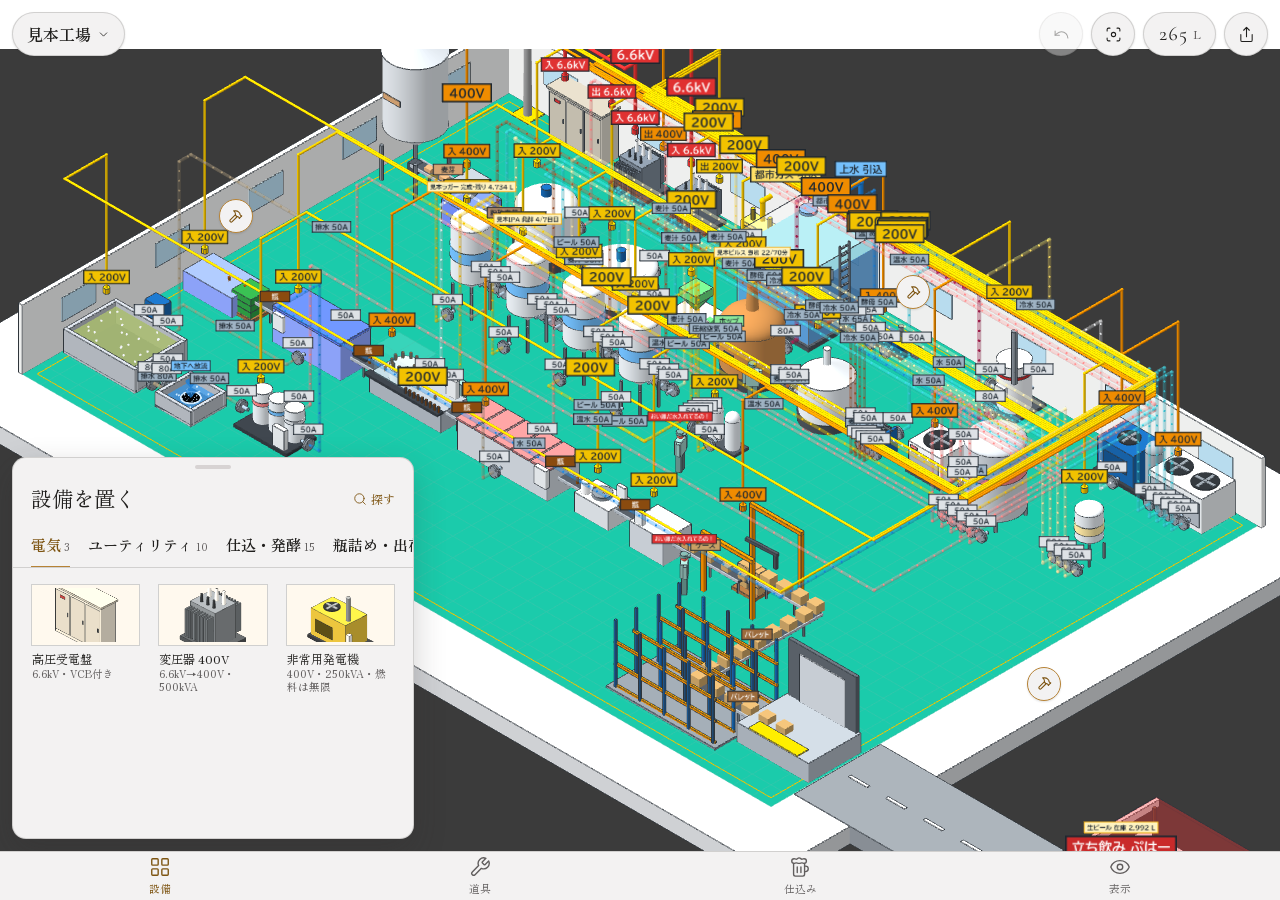
==== game.html @ f62102b3 "Add files via upload" ====
<!DOCTYPE html>
<html lang="ja">
<head>
<meta charset="utf-8">
<meta name="viewport" content="width=device-width, initial-scale=1, viewport-fit=cover">
<title>工場ビルダー 6.6kV</title>
<link rel="preconnect" href="https://fonts.googleapis.com">
<link rel="preconnect" href="https://fonts.gstatic.com" crossorigin>
<link href="https://fonts.googleapis.com/css2?family=Zen+Old+Mincho:wght@400;600&family=Cormorant+Garamond:wght@400;600&family=BIZ+UDPGothic:wght@400;700&display=swap" rel="stylesheet">
<style>
/* fonts bundled with the iOS app (fonts/ next to index.html). On the web these files are absent and the Google Fonts faces are used instead. */
@font-face{font-family:'ZOM Local';src:url('fonts/ZenOldMincho-Regular.woff2') format('woff2');font-weight:400;font-display:swap}
@font-face{font-family:'ZOM Local';src:url('fonts/ZenOldMincho-SemiBold.woff2') format('woff2');font-weight:600 700;font-display:swap}
@font-face{font-family:'CG Local';src:url('fonts/CormorantGaramond.woff2') format('woff2');font-weight:300 700;font-display:swap}
@font-face{font-family:'BIZ Local';src:url('fonts/BIZUDPGothic-Regular.woff2') format('woff2');font-weight:400;font-display:swap}
@font-face{font-family:'BIZ Local';src:url('fonts/BIZUDPGothic-Bold.woff2') format('woff2');font-weight:700;font-display:swap}
/* ---------- tokens (light / dark follow the device) ---------- */
:root{
  --p-bg:#f3f2f2; --p-surf:#eae9e9; --p-ink:#201f1d; --p-mute:#605d5d; --p-line:rgba(32,31,29,.16);
  --p-acc:#b68235; --p-accT:#7d5411; --p-tint:rgba(182,130,53,.10); --p-bad:#b4412f; --p-ok:#3f7a52; --p-track:#d7d3d3;
  --p-hbg:#201f1d; --p-hfg:#f3f2f2; --color-accent-400:#d39a4a; --color-accent-600:#9a6a22;
  --shadow-sm:0 1px 2px rgba(45,43,43,.14); --shadow-md:0 3px 10px rgba(45,43,43,.16); --shadow-lg:0 12px 32px rgba(45,43,43,.22);
  --f-text:'ZOM Local','Zen Old Mincho','Hiragino Mincho ProN','Yu Mincho',serif; --f-num:'CG Local','Cormorant Garamond','ZOM Local','Zen Old Mincho',serif;
  --top:max(12px,calc(env(safe-area-inset-top,0px) + 4px)); --tabH:calc(49px + env(safe-area-inset-bottom,0px)); --sheetH:382px;
  box-sizing:border-box;
}
@supports (color:oklch(0.5 0.1 30)){:root{--p-bad:oklch(0.50 0.15 30);--p-ok:oklch(0.48 0.09 150)}}
@media (prefers-color-scheme:dark){:root{
  --p-bg:#262423; --p-surf:#2d2b2b; --p-ink:#f2eeee; --p-mute:#bab6b6; --p-line:rgba(248,244,244,.14);
  --p-acc:#e1ad66; --p-accT:#facb8d; --p-tint:rgba(225,173,102,.12); --p-bad:#f08a73; --p-ok:#8fd3a2; --p-track:#605d5d;
  --p-hbg:#f3f2f2; --p-hfg:#201f1d; --color-accent-400:#e1ad66; --color-accent-600:#facb8d;
}}
@media (prefers-color-scheme:dark){@supports (color:oklch(0.5 0.1 30)){:root{--p-bad:oklch(0.72 0.13 30);--p-ok:oklch(0.76 0.10 150)}}}
html{height:100%}
*,*::before,*::after{box-sizing:inherit}
body{height:100%;margin:0;background:#3b3b3b;color:var(--p-ink);overflow:hidden;font-family:var(--f-text);font-size:12px;line-height:1.5;-webkit-tap-highlight-color:transparent}
button{font:inherit;color:inherit;cursor:pointer;background:none;border:0;padding:0;-webkit-tap-highlight-color:transparent}
button:focus-visible,[tabindex]:focus-visible{outline:2px solid var(--p-acc);outline-offset:2px}
button:disabled{opacity:.45;cursor:default}
.num{font-family:var(--f-num);font-feature-settings:"tnum";font-variant-numeric:tabular-nums}
svg{flex:none}
#app{position:fixed;inset:0;overflow:hidden;overflow:clip}   /* clip: nothing can scroll the stage */
#view{position:absolute;inset:0}
#view .err{padding:40px;color:#fff}
#view canvas{display:block;touch-action:none}

/* ---------- top pills ---------- */
#pills{position:absolute;top:var(--top);left:12px;right:12px;z-index:5;display:flex;gap:8px;align-items:center;pointer-events:none}
#pills>*{pointer-events:auto}
#pills .sp{flex:1}
.pill{height:44px;padding:0 14px;border-radius:22px;background:var(--p-bg);border:1px solid var(--p-line);box-shadow:var(--shadow-sm);display:inline-flex;align-items:center;gap:6px;white-space:nowrap}
#btnSlot{font-size:16px;font-weight:600;max-width:52vw}
#btnSlot .nm{overflow:hidden;text-overflow:ellipsis;white-space:nowrap}
#slotMenu{position:absolute;top:calc(var(--top) + 52px);left:12px;z-index:11;width:min(300px,calc(100% - 24px));background:var(--p-bg);border:1px solid var(--p-line);border-radius:4px;box-shadow:var(--shadow-lg);padding:6px 14px 14px}
#slotMenu[hidden]{display:none}
#slotMenu .row .acc{font-size:11px}
#slotMenu .nmrow{display:flex;gap:6px;margin:8px 0 2px}
#slotMenu .nmrow input{flex:1;min-width:0;font:inherit;font-size:14px;min-height:44px;padding:0 10px;border:1px solid var(--p-acc);border-radius:4px;background:transparent;color:var(--p-ink)}
#slotMenu .nmrow button{min-width:64px;border:1px solid var(--p-acc);border-radius:4px;color:var(--p-accT);font-weight:600}
@media (orientation:landscape) and (max-height:500px){#slotMenu{left:var(--sl);max-height:calc(100% - 76px);overflow-y:auto}}
#prodBox b{font-family:var(--f-num);font-feature-settings:"tnum";font-size:20px;font-weight:400}
#prodBox small{font-size:11px;color:var(--p-mute)}
.pill.ic{width:44px;padding:0;justify-content:center}
.pill.ic:disabled{opacity:.4}
#placeBar{position:absolute;left:50%;transform:translateX(-50%);bottom:calc(var(--tabH) + 21px);z-index:9;display:flex;gap:10px}
#placeBar[hidden]{display:none}
#placeBar button{height:52px;min-width:150px;padding:0 18px;border-radius:4px;background:var(--p-bg);border:1px solid var(--p-acc);color:var(--p-accT);font-size:16px;font-weight:600;box-shadow:var(--shadow-lg)}
#placeBar .sub{border-color:var(--p-line);color:var(--p-ink);font-weight:400}
@media (orientation:landscape) and (max-height:500px){#placeBar{bottom:28px;left:calc(var(--sl) + (100% - var(--sl) - var(--tabW)) / 2)}}

/* ---------- tab bar ---------- */
#tabbar{position:absolute;left:0;right:0;bottom:0;height:var(--tabH);padding-bottom:env(safe-area-inset-bottom,0px);z-index:8;background:var(--p-bg);border-top:1px solid var(--p-line);display:grid;grid-template-columns:repeat(4,1fr)}
#tabbar button{position:relative;display:flex;flex-direction:column;align-items:center;justify-content:center;gap:3px;color:var(--p-mute);font-size:10.5px;min-height:44px}
#tabbar button.on{color:var(--p-accT)}
#tabbar .dot{position:absolute;top:6px;left:56%;width:7px;height:7px;border-radius:50%;background:var(--p-bad)}
#tabbar button:active{background:var(--p-tint)}

/* ---------- sheet ---------- */
#sheet{position:absolute;left:0;right:0;bottom:var(--tabH);height:var(--sheetH);z-index:7;background:var(--p-bg);border-top:1px solid var(--p-line);border-radius:14px 14px 0 0;box-shadow:var(--shadow-lg);
  display:flex;flex-direction:column;transform:translateY(calc(100% + var(--tabH)));transition:transform 240ms cubic-bezier(.2,.8,.2,1);visibility:hidden}
#app.sheet-open #sheet{transform:none;visibility:visible}
#sheet .grab{width:36px;height:4px;border-radius:2px;background:var(--p-track);margin:7px auto 2px;flex:none}
#sheetBody{flex:1;min-height:0;display:flex;flex-direction:column}
.sh{flex:none}
.sb{flex:1;min-height:0;overflow-y:auto;-webkit-overflow-scrolling:touch}
.hrow{display:flex;align-items:center;justify-content:space-between;padding:6px 8px 4px 18px;min-height:48px}
.hrow h2,.sh h2{margin:0;font-size:21px;font-weight:400}
.meta{font-size:11px;color:var(--p-mute);padding-right:10px}
.find{display:flex;align-items:center;gap:4px;color:var(--p-accT);font-size:12px;height:44px;padding:0 10px}
.find:active,.btn-txt:active{background:var(--p-tint)}
.chaps{display:flex;gap:18px;overflow-x:auto;padding:0 18px;border-bottom:1px solid var(--p-line);scrollbar-width:none}
.chaps::-webkit-scrollbar{display:none}
.chaps button{height:42px;font-size:15px;font-weight:600;white-space:nowrap;border-bottom:1.5px solid transparent;flex:none}
.chaps button small{font-size:10px;color:var(--p-mute);font-weight:400;margin-left:3px}
.chaps button.on{color:var(--p-accT);border-bottom-color:var(--p-acc)}
.grid{display:grid;grid-template-columns:repeat(3,minmax(0,1fr));gap:10px;padding:12px 14px 16px}
.eqi{display:flex;flex-direction:column;align-items:flex-start;text-align:left;padding:5px;border-radius:4px;min-height:44px}
.eqi:active{background:var(--p-tint)}
.eqi img,.eqi .ph{display:block;width:100%;height:60px;object-fit:cover;border:3px solid var(--p-surf);outline:1px solid var(--p-line);outline-offset:0;filter:sepia(.22) saturate(.82) contrast(1.05);background:var(--p-surf)}
.eqi .n{font-size:12px;line-height:1.3;margin-top:6px}
.eqi .s{font-size:10.5px;color:var(--p-mute);line-height:1.3;display:-webkit-box;-webkit-line-clamp:2;-webkit-box-orient:vertical;overflow:hidden}
.pad{padding:0 14px 16px}
.thm .sw{display:block;width:100%;height:60px;border:3px solid var(--p-surf);outline:1px solid var(--p-line);
  background:linear-gradient(180deg,var(--b) 0 18%,var(--w) 18% 42%,var(--f) 42% 66%,var(--k) 66% 71%,var(--f) 71%)}
.thm.on .sw{outline:2px solid var(--p-acc)}
.thm.on .n{color:var(--p-accT)}
.trow{display:grid;grid-template-columns:40px 1fr;align-items:center;min-height:56px;padding:6px 12px;border:1px solid var(--p-line);border-radius:4px;width:100%;text-align:left;margin-bottom:6px}
.trow:active{background:rgba(182,130,53,.12)}
.trow b{display:block;font-size:14px;font-weight:400}
.trow small{display:block;font-size:11px;color:var(--p-mute)}
.trow.bad{color:var(--p-bad)}
.lbl{font-size:11px;letter-spacing:.14em;color:var(--p-accT);margin:14px 0 6px}
.segbar{display:grid;grid-auto-flow:column;grid-auto-columns:1fr;border:1px solid var(--p-line);border-radius:4px;overflow:hidden}
.segbar.wrap{grid-auto-flow:row;grid-template-columns:repeat(4,1fr)}
.segbar button{min-height:44px;font-size:13px;border-right:1px solid var(--p-line)}
.segbar.wrap button{min-height:40px;border-bottom:1px solid var(--p-line);font-family:var(--f-num);font-size:15px}
.segbar button:last-child{border-right:0}
.segbar button.on{box-shadow:inset 0 0 0 1px var(--p-acc);color:var(--p-accT)}
.segbar button:active{background:var(--p-tint)}
.row{display:flex;justify-content:space-between;align-items:center;width:100%;min-height:48px;border-bottom:1px solid var(--p-line);font-size:13.5px;text-align:left}
.row .acc{color:var(--p-accT);font-size:12px} .row .mute{color:var(--p-mute);font-size:13px}
.row.sw{min-height:56px}.row.sw b{display:block;font-size:14px;font-weight:400}.row.sw small{display:block;font-size:11px;color:var(--p-mute)}
.tg{position:relative;width:44px;height:26px;border-radius:13px;background:var(--p-track);flex:none;transition:background 160ms}
.tg::after{content:'';position:absolute;top:3px;left:3px;width:20px;height:20px;border-radius:50%;background:var(--p-bg);box-shadow:var(--shadow-sm);transition:transform 160ms}
.tg.on{background:var(--p-acc)}.tg.on::after{transform:translateX(18px)}
.btn-acc{display:flex;align-items:center;justify-content:center;width:100%;height:44px;border:1px solid var(--p-acc);border-radius:4px;color:var(--p-accT);font-size:15px;font-weight:600;margin-top:14px}
.btn-acc:active{background:rgba(182,130,53,.12)}
.btn-txt{display:block;width:100%;height:44px;color:var(--p-accT);font-size:12.5px}
.btn-line{flex:1;min-height:44px;border:1px solid var(--p-line);border-radius:4px;font-size:12.5px}
.btn-line.bad{color:var(--p-bad)}
.rowbtns{display:flex;gap:8px;margin-top:16px}
.back{color:var(--p-accT);height:44px;padding:0 14px;font-size:12.5px;display:flex;align-items:center;gap:2px}
/* brewing */
.bt{border-bottom:1px solid var(--p-line);padding:10px 0 12px;display:flex;flex-direction:column;gap:7px}
.bh{display:flex;justify-content:space-between;align-items:baseline;gap:8px}
.bh b{font-size:17px;font-weight:600}
.bh .num{font-size:14px;white-space:nowrap}
.stg{display:grid;grid-template-columns:repeat(7,1fr);gap:3px}
.stg div{display:flex;flex-direction:column;align-items:center;gap:3px}
.stg i{display:block;width:100%;height:3px;border-radius:2px;background:var(--p-track);overflow:hidden}
.stg i b{display:block;height:100%;background:var(--p-acc)}
.stg i b.bad{background:var(--p-bad)}
.stg span{font-size:9.5px;color:var(--p-mute)}
.stg .cur span{color:var(--p-accT)}
.bst{margin:0;font-size:11.5px;color:var(--p-mute)}
.bst.bad{color:var(--p-bad)}
.note{font-size:12px;color:var(--p-mute);margin:12px 0}
.rf{display:grid;grid-template-columns:64px 1fr;gap:8px;align-items:center;font-size:12px;margin:6px 0}
.rf input{font:inherit;font-size:13px;min-height:40px;padding:6px 10px;border:1px solid var(--p-line);border-radius:4px;background:transparent;color:var(--p-ink)}
.seg{display:grid;grid-auto-flow:column;grid-auto-columns:1fr;border:1px solid var(--p-line);border-radius:4px;overflow:hidden}
.seg button{min-height:40px;font-size:12px;border-right:1px solid var(--p-line)}
.seg button:last-child{border-right:0}
.seg button.on{box-shadow:inset 0 0 0 1px var(--p-acc);color:var(--p-accT)}
.taste{display:grid;grid-template-columns:56px 1fr 30px;gap:3px 8px;align-items:center;font-size:11.5px}
.taste span.b{height:3px;background:var(--p-track);border-radius:2px;overflow:hidden}.taste span.b i{display:block;height:100%;background:var(--p-acc)}
.taste span.b.off i{background:var(--p-bad)}
.stars{color:var(--p-acc);letter-spacing:1px;font-size:13px}

/* ---------- equipment tag ---------- */
/* land edges: a small handle on each side, tap for −/＋ */
.edge{position:absolute;z-index:5;width:34px;height:34px;margin:-17px 0 0 -17px;border-radius:50%;background:var(--p-bg);border:1px solid var(--p-acc);color:var(--p-accT);box-shadow:var(--shadow-sm);display:flex;align-items:center;justify-content:center}
.edge[hidden]{display:none}.edge.on{background:var(--p-acc);color:var(--p-bg)}
.edge::before{content:'';position:absolute;inset:-5px}
#edgeCtl{position:absolute;z-index:6;display:flex;align-items:center;gap:4px;padding:4px;background:var(--p-bg);border:1px solid var(--p-acc);border-radius:24px;box-shadow:var(--shadow-md)}
#edgeCtl[hidden]{display:none}
#edgeCtl button{width:44px;height:40px;border-radius:20px;font-size:22px;color:var(--p-accT)}
#edgeCtl button:active{background:var(--p-tint)}
#edgeSize{font-size:15px;min-width:64px;text-align:center}
#tag{position:absolute;z-index:6;width:232px;background:var(--p-bg);border:1px solid var(--p-line);border-radius:4px;box-shadow:var(--shadow-md);padding:11px 12px 4px;display:flex;flex-direction:column;gap:7px;max-height:70%;overflow-y:auto}
#tag[hidden]{display:none}
#tag .ih{display:flex;justify-content:space-between;align-items:center;gap:8px}
#tag .ih b{font-size:18px;font-weight:600;line-height:1.25}
#tag .stt{display:flex;align-items:center;gap:5px;font-size:11px;color:var(--c);white-space:nowrap}
#tag .stt i{width:7px;height:7px;border-radius:50%;background:var(--c)}
#tag .l2{font-size:11px;color:var(--p-mute)}
#tag .desc{font-size:11px;color:var(--p-mute);margin:0}
#tag dl{display:grid;grid-template-columns:auto 1fr;gap:3px 10px;margin:0;font-size:11px}
#tag dt{color:var(--p-mute)} #tag dd{margin:0}
#tag details summary{font-size:11px;color:var(--p-accT);cursor:pointer}
.chips{display:flex;flex-wrap:wrap;gap:4px}
.chip{font-size:10.5px;padding:2px 6px;border:1px solid var(--p-line);border-radius:3px;white-space:nowrap}
.chip.ng{border-color:var(--p-bad);color:var(--p-bad)}
.chip.out{border-color:var(--p-acc);color:var(--p-accT)}
.st.ok{color:var(--p-ok)} .st.bad{color:var(--p-bad)} .st.warn,.st.off{color:var(--color-accent-600)} .st.idle{color:var(--p-mute)}
.cap{font-size:11px}.capl{display:flex;justify-content:space-between;color:var(--p-mute)}
.bar{height:3px;background:var(--p-track);border-radius:2px;overflow:hidden;margin-top:3px}.bar i{display:block;height:100%;background:var(--p-acc)}.bar i.bad{background:var(--p-bad)}
.tacts{display:grid;grid-auto-flow:column;grid-auto-columns:1fr;border-top:1px solid var(--p-line);margin:2px -12px 0}
.tacts button{min-height:44px;font-size:12px}
.tacts button.bad{color:var(--p-bad)}
.tacts button:active{background:var(--p-tint)}
#tag .seg{margin-top:2px}

/* ---------- hint / toast / placing ---------- */
#hint,#toast{position:absolute;top:calc(var(--top) + 54px);left:50%;transform:translateX(-50%);max-width:calc(100% - 24px);z-index:9}
#hint{height:44px;border-radius:22px;background:var(--p-hbg);color:var(--p-hfg);font-size:12px;display:flex;align-items:center;gap:10px;padding:0 6px 0 16px;box-shadow:var(--shadow-md)}
#hint[hidden]{display:none}
#hint .da{width:6px;height:6px;border-radius:50%;background:var(--color-accent-400);flex:none}
#hintText{white-space:nowrap;overflow:hidden;text-overflow:ellipsis}
#btnCancel{height:32px;border-radius:16px;padding:0 12px;border:1px solid color-mix(in srgb,var(--p-hfg) 30%,transparent);font-size:12px;flex:none;min-width:56px}
#toast{height:40px;border-radius:20px;background:var(--p-bg);border:1px solid var(--p-acc);color:var(--p-accT);font-size:12px;display:flex;align-items:center;gap:6px;padding:0 16px;white-space:nowrap;opacity:0;pointer-events:none;transition:opacity 200ms}
#toast.show{opacity:1}
#toast.bad{border-color:var(--p-bad);color:var(--p-bad)}
#rotBtn{position:absolute;z-index:6;width:44px;height:44px;border-radius:50%;background:var(--p-bg);border:1px solid var(--p-acc);color:var(--p-accT);box-shadow:var(--shadow-md);display:flex;align-items:center;justify-content:center}
#rotBtn[hidden],#placeBtn[hidden]{display:none}
#placeBtn{position:absolute;left:50%;transform:translateX(-50%);bottom:calc(var(--tabH) + 21px);z-index:9;height:52px;min-width:220px;padding:0 22px;border-radius:4px;background:var(--p-bg);border:1px solid var(--p-acc);color:var(--p-accT);font-size:17px;font-weight:600;box-shadow:var(--shadow-lg);display:flex;align-items:center;justify-content:center;gap:8px}
#tip{position:absolute;z-index:10;pointer-events:none;display:none;background:var(--p-hbg);color:var(--p-hfg);font-size:11px;padding:4px 8px;border-radius:4px;white-space:nowrap}

/* ---------- long-press menu & share ---------- */
#ctx{position:absolute;z-index:12;background:var(--p-bg);border:1px solid var(--p-line);border-radius:4px;padding:4px;box-shadow:var(--shadow-md);display:flex;flex-direction:column;min-width:180px}
#ctx[hidden]{display:none}
#ctx button{text-align:left;min-height:44px;padding:0 12px;border-radius:3px;font-size:13px}
#ctx button:active{background:var(--p-tint)}
#share{position:absolute;inset:0;z-index:20;background:rgba(20,18,16,.72);display:flex;flex-direction:column;align-items:center;justify-content:center;gap:10px;padding:16px}
#share[hidden]{display:none}
#share img{max-height:calc(100% - 120px);max-width:100%;border-radius:4px;box-shadow:var(--shadow-lg);-webkit-touch-callout:default}
#share .note{color:#eae9e9;margin:0}
#share .acts{display:flex;gap:10px;width:min(460px,100%)}
#share .go{flex:1;height:48px;border-radius:4px;background:var(--p-bg);color:var(--p-ink);font-size:14px;font-weight:600}
#share .go.ig{background:linear-gradient(45deg,#f58529,#dd2a7b,#8134af);color:#fff}
#share .x{position:absolute;top:var(--top);right:14px;width:44px;height:44px;color:#fff;font-size:26px}

/* ---------- wide desktop window: sheet as a floating card ---------- */
@media (min-width:760px) and (min-height:501px){
  #sheet{left:12px;right:auto;width:402px;bottom:calc(var(--tabH) + 12px);border-radius:14px;border:1px solid var(--p-line)}
}
/* ---------- phone on its side ---------- */
@media (orientation:landscape) and (max-height:500px){
  :root{--top:12px;--sl:max(12px,env(safe-area-inset-left,0px));--tabW:88px}
  #tabbar{left:auto;top:0;right:0;bottom:0;width:var(--tabW);height:auto;grid-template-columns:none;grid-template-rows:repeat(4,1fr);border-top:0;border-left:1px solid var(--p-line);padding:14px max(0px,calc(env(safe-area-inset-right,0px) - 30px)) 21px 0}
  #tabbar .dot{top:14px}
  #sheet{left:auto;right:var(--tabW);top:0;bottom:0;width:340px;height:auto;border-radius:0;border-top:0;border-left:1px solid var(--p-line);transform:translateX(calc(100% + var(--tabW)))}
  #sheet .grab{display:none}
  #pills{left:var(--sl);right:calc(var(--tabW) + 12px)}
  #app.sheet-open #pills{right:calc(var(--tabW) + 352px)}
  #hint,#toast{top:66px;left:calc(var(--sl) + (100% - var(--sl) - var(--tabW)) / 2);max-width:calc(100% - var(--sl) - var(--tabW) - 24px)}
  #placeBtn{bottom:28px;left:calc(var(--sl) + (100% - var(--sl) - var(--tabW)) / 2)}
}
@media (prefers-reduced-motion:reduce){#sheet{transition:none}#toast{transition:none}}
</style>
</head>
<body>
<div id="app">
  <div id="view"></div>
  <div id="pills"><button id="btnSlot" class="pill" aria-label="工場を切り替える"></button><span class="sp"></span><button id="btnUndo" class="pill ic" aria-label="元に戻す" disabled><svg width="17" height="17" viewBox="0 0 24 24" fill="none" stroke="currentColor" stroke-width="1.5" stroke-linecap="round" stroke-linejoin="round" aria-hidden="true"><path d="M3 7v6h6"/><path d="M21 17a9 9 0 0 0-9-9 9 9 0 0 0-6 2.3L3 13"/></svg></button><button id="btnView" class="pill ic" aria-label="視点を戻す"><svg width="17" height="17" viewBox="0 0 24 24" fill="none" stroke="currentColor" stroke-width="1.5" stroke-linecap="round" stroke-linejoin="round" aria-hidden="true"><circle cx="12" cy="12" r="3"/><path d="M3 7V5a2 2 0 0 1 2-2h2"/><path d="M17 3h2a2 2 0 0 1 2 2v2"/><path d="M21 17v2a2 2 0 0 1-2 2h-2"/><path d="M7 21H5a2 2 0 0 1-2-2v-2"/></svg></button><span id="prodBox" class="pill" title="これまでに出来たビール"><b id="sBeer">0</b><small>L</small></span><button id="btnShare" class="pill ic" aria-label="写真にして共有"><svg width="17" height="17" viewBox="0 0 24 24" fill="none" stroke="currentColor" stroke-width="1.5" stroke-linecap="round" stroke-linejoin="round" aria-hidden="true"><path d="M12 2v13"/><path d="m16 6-4-4-4 4"/><path d="M4 12v8a2 2 0 0 0 2 2h12a2 2 0 0 0 2-2v-8"/></svg></button></div>
  <section id="slotMenu" hidden aria-label="工場と表示"></section>
  <div id="edges"><button class="edge" data-side="E" aria-label="東の端"><svg width="15" height="15" viewBox="0 0 24 24" fill="none" stroke="currentColor" stroke-width="1.7" stroke-linecap="round" stroke-linejoin="round" aria-hidden="true"><path d="m15 12-8.373 8.373a1 1 0 1 1-3-3L12 9"/><path d="m18 15 4-4"/><path d="m21.5 11.5-1.914-1.914A2 2 0 0 1 19 8.172V7l-2.26-2.26a6 6 0 0 0-4.202-1.756L9 2.96l.92.82A6.18 6.18 0 0 1 12 8.4V10l2 2h1.172a2 2 0 0 1 1.414.586L18.5 14.5"/></svg></button><button class="edge" data-side="W" aria-label="西の端"><svg width="15" height="15" viewBox="0 0 24 24" fill="none" stroke="currentColor" stroke-width="1.7" stroke-linecap="round" stroke-linejoin="round" aria-hidden="true"><path d="m15 12-8.373 8.373a1 1 0 1 1-3-3L12 9"/><path d="m18 15 4-4"/><path d="m21.5 11.5-1.914-1.914A2 2 0 0 1 19 8.172V7l-2.26-2.26a6 6 0 0 0-4.202-1.756L9 2.96l.92.82A6.18 6.18 0 0 1 12 8.4V10l2 2h1.172a2 2 0 0 1 1.414.586L18.5 14.5"/></svg></button><button class="edge" data-side="N" aria-label="北の端"><svg width="15" height="15" viewBox="0 0 24 24" fill="none" stroke="currentColor" stroke-width="1.7" stroke-linecap="round" stroke-linejoin="round" aria-hidden="true"><path d="m15 12-8.373 8.373a1 1 0 1 1-3-3L12 9"/><path d="m18 15 4-4"/><path d="m21.5 11.5-1.914-1.914A2 2 0 0 1 19 8.172V7l-2.26-2.26a6 6 0 0 0-4.202-1.756L9 2.96l.92.82A6.18 6.18 0 0 1 12 8.4V10l2 2h1.172a2 2 0 0 1 1.414.586L18.5 14.5"/></svg></button><button class="edge" data-side="S" aria-label="南の端"><svg width="15" height="15" viewBox="0 0 24 24" fill="none" stroke="currentColor" stroke-width="1.7" stroke-linecap="round" stroke-linejoin="round" aria-hidden="true"><path d="m15 12-8.373 8.373a1 1 0 1 1-3-3L12 9"/><path d="m18 15 4-4"/><path d="m21.5 11.5-1.914-1.914A2 2 0 0 1 19 8.172V7l-2.26-2.26a6 6 0 0 0-4.202-1.756L9 2.96l.92.82A6.18 6.18 0 0 1 12 8.4V10l2 2h1.172a2 2 0 0 1 1.414.586L18.5 14.5"/></svg></button></div>
  <div id="edgeCtl" hidden><button data-edge="-" aria-label="狭くする">－</button><span id="edgeSize" class="num"></span><button data-edge="+" aria-label="広げる">＋</button></div>
  <section id="tag" hidden aria-live="polite"></section>
  <button id="rotBtn" hidden aria-label="回転"><svg width="18" height="18" viewBox="0 0 24 24" fill="none" stroke="currentColor" stroke-width="1.5" stroke-linecap="round" stroke-linejoin="round" aria-hidden="true"><path d="M21 12a9 9 0 1 1-9-9c2.52 0 4.93 1 6.74 2.74L21 8"/><path d="M21 3v5h-5"/></svg></button>
  <div id="hint" hidden><i class="da"></i><span id="hintText"></span><button id="btnCancel">やめる</button></div>
  <div id="toast" role="status"></div>
  <button id="placeBtn" hidden><svg width="17" height="17" viewBox="0 0 24 24" fill="none" stroke="currentColor" stroke-width="1.5" stroke-linecap="round" stroke-linejoin="round" aria-hidden="true"><path d="M20 6 9 17l-5-5"/></svg><span>ここに置く</span></button>
  <div id="placeBar" hidden><button class="sub" id="btnDone">完了</button><button id="btnMore">続けて置く</button></div>
  <section id="sheet" aria-label="パネル"><div class="grab"></div><div id="sheetBody"></div></section>
  <nav id="tabbar" aria-label="タブ"><button data-tab="eq" aria-label="設備"><svg width="22" height="22" viewBox="0 0 24 24" fill="none" stroke="currentColor" stroke-width="1.5" stroke-linecap="round" stroke-linejoin="round" aria-hidden="true"><rect width="7" height="7" x="3" y="3" rx="1"/><rect width="7" height="7" x="14" y="3" rx="1"/><rect width="7" height="7" x="14" y="14" rx="1"/><rect width="7" height="7" x="3" y="14" rx="1"/></svg><span>設備</span></button><button data-tab="tool" aria-label="道具"><svg width="22" height="22" viewBox="0 0 24 24" fill="none" stroke="currentColor" stroke-width="1.5" stroke-linecap="round" stroke-linejoin="round" aria-hidden="true"><path d="M14.7 6.3a1 1 0 0 0 0 1.4l1.6 1.6a1 1 0 0 0 1.4 0l3.77-3.77a6 6 0 0 1-7.94 7.94l-6.91 6.91a2.12 2.12 0 0 1-3-3l6.91-6.91a6 6 0 0 1 7.94-7.94l-3.76 3.76z"/></svg><span>道具</span></button><button data-tab="brew" aria-label="仕込み"><svg width="22" height="22" viewBox="0 0 24 24" fill="none" stroke="currentColor" stroke-width="1.5" stroke-linecap="round" stroke-linejoin="round" aria-hidden="true"><path d="M17 11h1a3 3 0 0 1 0 6h-1"/><path d="M9 12v6"/><path d="M13 12v6"/><path d="M14 7.5c-1 0-1.44.5-3 .5s-2-.5-3-.5-1.72.5-2.5.5a2.5 2.5 0 0 1 0-5c.78 0 1.57.5 2.5.5S9.44 2 11 2s2 1.5 3 1.5 1.72-.5 2.5-.5a2.5 2.5 0 0 1 0 5c-.78 0-1.5-.5-2.5-.5Z"/><path d="M5 8v12a2 2 0 0 0 2 2h8a2 2 0 0 0 2-2V8"/></svg><span>仕込み</span><i class=dot hidden></i></button><button data-tab="fac" aria-label="表示"><svg width="22" height="22" viewBox="0 0 24 24" fill="none" stroke="currentColor" stroke-width="1.5" stroke-linecap="round" stroke-linejoin="round" aria-hidden="true"><path d="M2.06 12.35a1 1 0 0 1 0-.7 10.75 10.75 0 0 1 19.88 0 1 1 0 0 1 0 .7 10.75 10.75 0 0 1-19.88 0"/><circle cx="12" cy="12" r="3"/></svg><span>表示</span></button></nav>
  <div id="ctx" hidden role="menu"></div>
  <section id="share" hidden aria-label="写真を共有">
    <img id="shareImg" alt="工場の写真（チェキ風）">
    <p class="note" id="shareHint">画像を長押しでも保存できます</p>
    <div class="acts"><button class="go ig" data-act="story">Instagram ストーリーズ</button><button class="go" data-act="save">写真に保存</button></div>
    <button class="x" data-act="close" aria-label="閉じる">×</button>
  </section>
  <div id="tip"></div>
</div>

<script>/* three.js r128 (MIT) inlined */
/**
 * @license
 * Copyright 2010-2021 Three.js Authors
 * SPDX-License-Identifier: MIT
 */
!function(t,e){"object"==typeof exports&&"undefined"!=typeof module?e(exports):"function"==typeof define&&define.amd?define(["exports"],e):e((t="undefined"!=typeof globalThis?globalThis:t||self).THREE={})}(this,(function(t){"use strict";const e="128",n=100,i=300,r=301,s=302,a=303,o=304,l=306,c=307,h=1e3,u=1001,d=1002,p=1003,m=1004,f=1005,g=1006,v=1007,y=1008,x=1009,_=1012,w=1014,b=1015,M=1016,S=1020,T=1022,E=1023,A=1026,L=1027,R=33776,C=33777,P=33778,D=33779,I=35840,N=35841,B=35842,z=35843,F=37492,O=37496,H=2300,G=2301,U=2302,k=2400,V=2401,W=2402,j=2500,q=2501,X=3e3,Y=3001,Z=3007,J=3002,Q=3004,K=3005,$=3006,tt=7680,et=35044,nt=35048,it="300 es";class rt{addEventListener(t,e){void 0===this._listeners&&(this._listeners={});const n=this._listeners;void 0===n[t]&&(n[t]=[]),-1===n[t].indexOf(e)&&n[t].push(e)}hasEventListener(t,e){if(void 0===this._listeners)return!1;const n=this._listeners;return void 0!==n[t]&&-1!==n[t].indexOf(e)}removeEventListener(t,e){if(void 0===this._listeners)return;const n=this._listeners[t];if(void 0!==n){const t=n.indexOf(e);-1!==t&&n.splice(t,1)}}dispatchEvent(t){if(void 0===this._listeners)return;const e=this._listeners[t.type];if(void 0!==e){t.target=this;const n=e.slice(0);for(let e=0,i=n.length;e<i;e++)n[e].call(this,t);t.target=null}}}const st=[];for(let t=0;t<256;t++)st[t]=(t<16?"0":"")+t.toString(16);let at=1234567;const ot=Math.PI/180,lt=180/Math.PI;function ct(){const t=4294967295*Math.random()|0,e=4294967295*Math.random()|0,n=4294967295*Math.random()|0,i=4294967295*Math.random()|0;return(st[255&t]+st[t>>8&255]+st[t>>16&255]+st[t>>24&255]+"-"+st[255&e]+st[e>>8&255]+"-"+st[e>>16&15|64]+st[e>>24&255]+"-"+st[63&n|128]+st[n>>8&255]+"-"+st[n>>16&255]+st[n>>24&255]+st[255&i]+st[i>>8&255]+st[i>>16&255]+st[i>>24&255]).toUpperCase()}function ht(t,e,n){return Math.max(e,Math.min(n,t))}function ut(t,e){return(t%e+e)%e}function dt(t,e,n){return(1-n)*t+n*e}function pt(t){return 0==(t&t-1)&&0!==t}function mt(t){return Math.pow(2,Math.ceil(Math.log(t)/Math.LN2))}function ft(t){return Math.pow(2,Math.floor(Math.log(t)/Math.LN2))}var gt=Object.freeze({__proto__:null,DEG2RAD:ot,RAD2DEG:lt,generateUUID:ct,clamp:ht,euclideanModulo:ut,mapLinear:function(t,e,n,i,r){return i+(t-e)*(r-i)/(n-e)},inverseLerp:function(t,e,n){return t!==e?(n-t)/(e-t):0},lerp:dt,damp:function(t,e,n,i){return dt(t,e,1-Math.exp(-n*i))},pingpong:function(t,e=1){return e-Math.abs(ut(t,2*e)-e)},smoothstep:function(t,e,n){return t<=e?0:t>=n?1:(t=(t-e)/(n-e))*t*(3-2*t)},smootherstep:function(t,e,n){return t<=e?0:t>=n?1:(t=(t-e)/(n-e))*t*t*(t*(6*t-15)+10)},randInt:function(t,e){return t+Math.floor(Math.random()*(e-t+1))},randFloat:function(t,e){return t+Math.random()*(e-t)},randFloatSpread:function(t){return t*(.5-Math.random())},seededRandom:function(t){return void 0!==t&&(at=t%2147483647),at=16807*at%2147483647,(at-1)/2147483646},degToRad:function(t){return t*ot},radToDeg:function(t){return t*lt},isPowerOfTwo:pt,ceilPowerOfTwo:mt,floorPowerOfTwo:ft,setQuaternionFromProperEuler:function(t,e,n,i,r){const s=Math.cos,a=Math.sin,o=s(n/2),l=a(n/2),c=s((e+i)/2),h=a((e+i)/2),u=s((e-i)/2),d=a((e-i)/2),p=s((i-e)/2),m=a((i-e)/2);switch(r){case"XYX":t.set(o*h,l*u,l*d,o*c);break;case"YZY":t.set(l*d,o*h,l*u,o*c);break;case"ZXZ":t.set(l*u,l*d,o*h,o*c);break;case"XZX":t.set(o*h,l*m,l*p,o*c);break;case"YXY":t.set(l*p,o*h,l*m,o*c);break;case"ZYZ":t.set(l*m,l*p,o*h,o*c);break;default:console.warn("THREE.MathUtils: .setQuaternionFromProperEuler() encountered an unknown order: "+r)}}});class vt{constructor(t=0,e=0){this.x=t,this.y=e}get width(){return this.x}set width(t){this.x=t}get height(){return this.y}set height(t){this.y=t}set(t,e){return this.x=t,this.y=e,this}setScalar(t){return this.x=t,this.y=t,this}setX(t){return this.x=t,this}setY(t){return this.y=t,this}setComponent(t,e){switch(t){case 0:this.x=e;break;case 1:this.y=e;break;default:throw new Error("index is out of range: "+t)}return this}getComponent(t){switch(t){case 0:return this.x;case 1:return this.y;default:throw new Error("index is out of range: "+t)}}clone(){return new this.constructor(this.x,this.y)}copy(t){return this.x=t.x,this.y=t.y,this}add(t,e){return void 0!==e?(console.warn("THREE.Vector2: .add() now only accepts one argument. Use .addVectors( a, b ) instead."),this.addVectors(t,e)):(this.x+=t.x,this.y+=t.y,this)}addScalar(t){return this.x+=t,this.y+=t,this}addVectors(t,e){return this.x=t.x+e.x,this.y=t.y+e.y,this}addScaledVector(t,e){return this.x+=t.x*e,this.y+=t.y*e,this}sub(t,e){return void 0!==e?(console.warn("THREE.Vector2: .sub() now only accepts one argument. Use .subVectors( a, b ) instead."),this.subVectors(t,e)):(this.x-=t.x,this.y-=t.y,this)}subScalar(t){return this.x-=t,this.y-=t,this}subVectors(t,e){return this.x=t.x-e.x,this.y=t.y-e.y,this}multiply(t){return this.x*=t.x,this.y*=t.y,this}multiplyScalar(t){return this.x*=t,this.y*=t,this}divide(t){return this.x/=t.x,this.y/=t.y,this}divideScalar(t){return this.multiplyScalar(1/t)}applyMatrix3(t){const e=this.x,n=this.y,i=t.elements;return this.x=i[0]*e+i[3]*n+i[6],this.y=i[1]*e+i[4]*n+i[7],this}min(t){return this.x=Math.min(this.x,t.x),this.y=Math.min(this.y,t.y),this}max(t){return this.x=Math.max(this.x,t.x),this.y=Math.max(this.y,t.y),this}clamp(t,e){return this.x=Math.max(t.x,Math.min(e.x,this.x)),this.y=Math.max(t.y,Math.min(e.y,this.y)),this}clampScalar(t,e){return this.x=Math.max(t,Math.min(e,this.x)),this.y=Math.max(t,Math.min(e,this.y)),this}clampLength(t,e){const n=this.length();return this.divideScalar(n||1).multiplyScalar(Math.max(t,Math.min(e,n)))}floor(){return this.x=Math.floor(this.x),this.y=Math.floor(this.y),this}ceil(){return this.x=Math.ceil(this.x),this.y=Math.ceil(this.y),this}round(){return this.x=Math.round(this.x),this.y=Math.round(this.y),this}roundToZero(){return this.x=this.x<0?Math.ceil(this.x):Math.floor(this.x),this.y=this.y<0?Math.ceil(this.y):Math.floor(this.y),this}negate(){return this.x=-this.x,this.y=-this.y,this}dot(t){return this.x*t.x+this.y*t.y}cross(t){return this.x*t.y-this.y*t.x}lengthSq(){return this.x*this.x+this.y*this.y}length(){return Math.sqrt(this.x*this.x+this.y*this.y)}manhattanLength(){return Math.abs(this.x)+Math.abs(this.y)}normalize(){return this.divideScalar(this.length()||1)}angle(){return Math.atan2(-this.y,-this.x)+Math.PI}distanceTo(t){return Math.sqrt(this.distanceToSquared(t))}distanceToSquared(t){const e=this.x-t.x,n=this.y-t.y;return e*e+n*n}manhattanDistanceTo(t){return Math.abs(this.x-t.x)+Math.abs(this.y-t.y)}setLength(t){return this.normalize().multiplyScalar(t)}lerp(t,e){return this.x+=(t.x-this.x)*e,this.y+=(t.y-this.y)*e,this}lerpVectors(t,e,n){return this.x=t.x+(e.x-t.x)*n,this.y=t.y+(e.y-t.y)*n,this}equals(t){return t.x===this.x&&t.y===this.y}fromArray(t,e=0){return this.x=t[e],this.y=t[e+1],this}toArray(t=[],e=0){return t[e]=this.x,t[e+1]=this.y,t}fromBufferAttribute(t,e,n){return void 0!==n&&console.warn("THREE.Vector2: offset has been removed from .fromBufferAttribute()."),this.x=t.getX(e),this.y=t.getY(e),this}rotateAround(t,e){const n=Math.cos(e),i=Math.sin(e),r=this.x-t.x,s=this.y-t.y;return this.x=r*n-s*i+t.x,this.y=r*i+s*n+t.y,this}random(){return this.x=Math.random(),this.y=Math.random(),this}}vt.prototype.isVector2=!0;class yt{constructor(){this.elements=[1,0,0,0,1,0,0,0,1],arguments.length>0&&console.error("THREE.Matrix3: the constructor no longer reads arguments. use .set() instead.")}set(t,e,n,i,r,s,a,o,l){const c=this.elements;return c[0]=t,c[1]=i,c[2]=a,c[3]=e,c[4]=r,c[5]=o,c[6]=n,c[7]=s,c[8]=l,this}identity(){return this.set(1,0,0,0,1,0,0,0,1),this}copy(t){const e=this.elements,n=t.elements;return e[0]=n[0],e[1]=n[1],e[2]=n[2],e[3]=n[3],e[4]=n[4],e[5]=n[5],e[6]=n[6],e[7]=n[7],e[8]=n[8],this}extractBasis(t,e,n){return t.setFromMatrix3Column(this,0),e.setFromMatrix3Column(this,1),n.setFromMatrix3Column(this,2),this}setFromMatrix4(t){const e=t.elements;return this.set(e[0],e[4],e[8],e[1],e[5],e[9],e[2],e[6],e[10]),this}multiply(t){return this.multiplyMatrices(this,t)}premultiply(t){return this.multiplyMatrices(t,this)}multiplyMatrices(t,e){const n=t.elements,i=e.elements,r=this.elements,s=n[0],a=n[3],o=n[6],l=n[1],c=n[4],h=n[7],u=n[2],d=n[5],p=n[8],m=i[0],f=i[3],g=i[6],v=i[1],y=i[4],x=i[7],_=i[2],w=i[5],b=i[8];return r[0]=s*m+a*v+o*_,r[3]=s*f+a*y+o*w,r[6]=s*g+a*x+o*b,r[1]=l*m+c*v+h*_,r[4]=l*f+c*y+h*w,r[7]=l*g+c*x+h*b,r[2]=u*m+d*v+p*_,r[5]=u*f+d*y+p*w,r[8]=u*g+d*x+p*b,this}multiplyScalar(t){const e=this.elements;return e[0]*=t,e[3]*=t,e[6]*=t,e[1]*=t,e[4]*=t,e[7]*=t,e[2]*=t,e[5]*=t,e[8]*=t,this}determinant(){const t=this.elements,e=t[0],n=t[1],i=t[2],r=t[3],s=t[4],a=t[5],o=t[6],l=t[7],c=t[8];return e*s*c-e*a*l-n*r*c+n*a*o+i*r*l-i*s*o}invert(){const t=this.elements,e=t[0],n=t[1],i=t[2],r=t[3],s=t[4],a=t[5],o=t[6],l=t[7],c=t[8],h=c*s-a*l,u=a*o-c*r,d=l*r-s*o,p=e*h+n*u+i*d;if(0===p)return this.set(0,0,0,0,0,0,0,0,0);const m=1/p;return t[0]=h*m,t[1]=(i*l-c*n)*m,t[2]=(a*n-i*s)*m,t[3]=u*m,t[4]=(c*e-i*o)*m,t[5]=(i*r-a*e)*m,t[6]=d*m,t[7]=(n*o-l*e)*m,t[8]=(s*e-n*r)*m,this}transpose(){let t;const e=this.elements;return t=e[1],e[1]=e[3],e[3]=t,t=e[2],e[2]=e[6],e[6]=t,t=e[5],e[5]=e[7],e[7]=t,this}getNormalMatrix(t){return this.setFromMatrix4(t).invert().transpose()}transposeIntoArray(t){const e=this.elements;return t[0]=e[0],t[1]=e[3],t[2]=e[6],t[3]=e[1],t[4]=e[4],t[5]=e[7],t[6]=e[2],t[7]=e[5],t[8]=e[8],this}setUvTransform(t,e,n,i,r,s,a){const o=Math.cos(r),l=Math.sin(r);return this.set(n*o,n*l,-n*(o*s+l*a)+s+t,-i*l,i*o,-i*(-l*s+o*a)+a+e,0,0,1),this}scale(t,e){const n=this.elements;return n[0]*=t,n[3]*=t,n[6]*=t,n[1]*=e,n[4]*=e,n[7]*=e,this}rotate(t){const e=Math.cos(t),n=Math.sin(t),i=this.elements,r=i[0],s=i[3],a=i[6],o=i[1],l=i[4],c=i[7];return i[0]=e*r+n*o,i[3]=e*s+n*l,i[6]=e*a+n*c,i[1]=-n*r+e*o,i[4]=-n*s+e*l,i[7]=-n*a+e*c,this}translate(t,e){const n=this.elements;return n[0]+=t*n[2],n[3]+=t*n[5],n[6]+=t*n[8],n[1]+=e*n[2],n[4]+=e*n[5],n[7]+=e*n[8],this}equals(t){const e=this.elements,n=t.elements;for(let t=0;t<9;t++)if(e[t]!==n[t])return!1;return!0}fromArray(t,e=0){for(let n=0;n<9;n++)this.elements[n]=t[n+e];return this}toArray(t=[],e=0){const n=this.elements;return t[e]=n[0],t[e+1]=n[1],t[e+2]=n[2],t[e+3]=n[3],t[e+4]=n[4],t[e+5]=n[5],t[e+6]=n[6],t[e+7]=n[7],t[e+8]=n[8],t}clone(){return(new this.constructor).fromArray(this.elements)}}let xt;yt.prototype.isMatrix3=!0;class _t{static getDataURL(t){if(/^data:/i.test(t.src))return t.src;if("undefined"==typeof HTMLCanvasElement)return t.src;let e;if(t instanceof HTMLCanvasElement)e=t;else{void 0===xt&&(xt=document.createElementNS("http://www.w3.org/1999/xhtml","canvas")),xt.width=t.width,xt.height=t.height;const n=xt.getContext("2d");t instanceof ImageData?n.putImageData(t,0,0):n.drawImage(t,0,0,t.width,t.height),e=xt}return e.width>2048||e.height>2048?(console.warn("THREE.ImageUtils.getDataURL: Image converted to jpg for performance reasons",t),e.toDataURL("image/jpeg",.6)):e.toDataURL("image/png")}}let wt=0;class bt extends rt{constructor(t=bt.DEFAULT_IMAGE,e=bt.DEFAULT_MAPPING,n=1001,i=1001,r=1006,s=1008,a=1023,o=1009,l=1,c=3e3){super(),Object.defineProperty(this,"id",{value:wt++}),this.uuid=ct(),this.name="",this.image=t,this.mipmaps=[],this.mapping=e,this.wrapS=n,this.wrapT=i,this.magFilter=r,this.minFilter=s,this.anisotropy=l,this.format=a,this.internalFormat=null,this.type=o,this.offset=new vt(0,0),this.repeat=new vt(1,1),this.center=new vt(0,0),this.rotation=0,this.matrixAutoUpdate=!0,this.matrix=new yt,this.generateMipmaps=!0,this.premultiplyAlpha=!1,this.flipY=!0,this.unpackAlignment=4,this.encoding=c,this.version=0,this.onUpdate=null}updateMatrix(){this.matrix.setUvTransform(this.offset.x,this.offset.y,this.repeat.x,this.repeat.y,this.rotation,this.center.x,this.center.y)}clone(){return(new this.constructor).copy(this)}copy(t){return this.name=t.name,this.image=t.image,this.mipmaps=t.mipmaps.slice(0),this.mapping=t.mapping,this.wrapS=t.wrapS,this.wrapT=t.wrapT,this.magFilter=t.magFilter,this.minFilter=t.minFilter,this.anisotropy=t.anisotropy,this.format=t.format,this.internalFormat=t.internalFormat,this.type=t.type,this.offset.copy(t.offset),this.repeat.copy(t.repeat),this.center.copy(t.center),this.rotation=t.rotation,this.matrixAutoUpdate=t.matrixAutoUpdate,this.matrix.copy(t.matrix),this.generateMipmaps=t.generateMipmaps,this.premultiplyAlpha=t.premultiplyAlpha,this.flipY=t.flipY,this.unpackAlignment=t.unpackAlignment,this.encoding=t.encoding,this}toJSON(t){const e=void 0===t||"string"==typeof t;if(!e&&void 0!==t.textures[this.uuid])return t.textures[this.uuid];const n={metadata:{version:4.5,type:"Texture",generator:"Texture.toJSON"},uuid:this.uuid,name:this.name,mapping:this.mapping,repeat:[this.repeat.x,this.repeat.y],offset:[this.offset.x,this.offset.y],center:[this.center.x,this.center.y],rotation:this.rotation,wrap:[this.wrapS,this.wrapT],format:this.format,type:this.type,encoding:this.encoding,minFilter:this.minFilter,magFilter:this.magFilter,anisotropy:this.anisotropy,flipY:this.flipY,premultiplyAlpha:this.premultiplyAlpha,unpackAlignment:this.unpackAlignment};if(void 0!==this.image){const i=this.image;if(void 0===i.uuid&&(i.uuid=ct()),!e&&void 0===t.images[i.uuid]){let e;if(Array.isArray(i)){e=[];for(let t=0,n=i.length;t<n;t++)i[t].isDataTexture?e.push(Mt(i[t].image)):e.push(Mt(i[t]))}else e=Mt(i);t.images[i.uuid]={uuid:i.uuid,url:e}}n.image=i.uuid}return e||(t.textures[this.uuid]=n),n}dispose(){this.dispatchEvent({type:"dispose"})}transformUv(t){if(this.mapping!==i)return t;if(t.applyMatrix3(this.matrix),t.x<0||t.x>1)switch(this.wrapS){case h:t.x=t.x-Math.floor(t.x);break;case u:t.x=t.x<0?0:1;break;case d:1===Math.abs(Math.floor(t.x)%2)?t.x=Math.ceil(t.x)-t.x:t.x=t.x-Math.floor(t.x)}if(t.y<0||t.y>1)switch(this.wrapT){case h:t.y=t.y-Math.floor(t.y);break;case u:t.y=t.y<0?0:1;break;case d:1===Math.abs(Math.floor(t.y)%2)?t.y=Math.ceil(t.y)-t.y:t.y=t.y-Math.floor(t.y)}return this.flipY&&(t.y=1-t.y),t}set needsUpdate(t){!0===t&&this.version++}}function Mt(t){return"undefined"!=typeof HTMLImageElement&&t instanceof HTMLImageElement||"undefined"!=typeof HTMLCanvasElement&&t instanceof HTMLCanvasElement||"undefined"!=typeof ImageBitmap&&t instanceof ImageBitmap?_t.getDataURL(t):t.data?{data:Array.prototype.slice.call(t.data),width:t.width,height:t.height,type:t.data.constructor.name}:(console.warn("THREE.Texture: Unable to serialize Texture."),{})}bt.DEFAULT_IMAGE=void 0,bt.DEFAULT_MAPPING=i,bt.prototype.isTexture=!0;class St{constructor(t=0,e=0,n=0,i=1){this.x=t,this.y=e,this.z=n,this.w=i}get width(){return this.z}set width(t){this.z=t}get height(){return this.w}set height(t){this.w=t}set(t,e,n,i){return this.x=t,this.y=e,this.z=n,this.w=i,this}setScalar(t){return this.x=t,this.y=t,this.z=t,this.w=t,this}setX(t){return this.x=t,this}setY(t){return this.y=t,this}setZ(t){return this.z=t,this}setW(t){return this.w=t,this}setComponent(t,e){switch(t){case 0:this.x=e;break;case 1:this.y=e;break;case 2:this.z=e;break;case 3:this.w=e;break;default:throw new Error("index is out of range: "+t)}return this}getComponent(t){switch(t){case 0:return this.x;case 1:return this.y;case 2:return this.z;case 3:return this.w;default:throw new Error("index is out of range: "+t)}}clone(){return new this.constructor(this.x,this.y,this.z,this.w)}copy(t){return this.x=t.x,this.y=t.y,this.z=t.z,this.w=void 0!==t.w?t.w:1,this}add(t,e){return void 0!==e?(console.warn("THREE.Vector4: .add() now only accepts one argument. Use .addVectors( a, b ) instead."),this.addVectors(t,e)):(this.x+=t.x,this.y+=t.y,this.z+=t.z,this.w+=t.w,this)}addScalar(t){return this.x+=t,this.y+=t,this.z+=t,this.w+=t,this}addVectors(t,e){return this.x=t.x+e.x,this.y=t.y+e.y,this.z=t.z+e.z,this.w=t.w+e.w,this}addScaledVector(t,e){return this.x+=t.x*e,this.y+=t.y*e,this.z+=t.z*e,this.w+=t.w*e,this}sub(t,e){return void 0!==e?(console.warn("THREE.Vector4: .sub() now only accepts one argument. Use .subVectors( a, b ) instead."),this.subVectors(t,e)):(this.x-=t.x,this.y-=t.y,this.z-=t.z,this.w-=t.w,this)}subScalar(t){return this.x-=t,this.y-=t,this.z-=t,this.w-=t,this}subVectors(t,e){return this.x=t.x-e.x,this.y=t.y-e.y,this.z=t.z-e.z,this.w=t.w-e.w,this}multiply(t){return this.x*=t.x,this.y*=t.y,this.z*=t.z,this.w*=t.w,this}multiplyScalar(t){return this.x*=t,this.y*=t,this.z*=t,this.w*=t,this}applyMatrix4(t){const e=this.x,n=this.y,i=this.z,r=this.w,s=t.elements;return this.x=s[0]*e+s[4]*n+s[8]*i+s[12]*r,this.y=s[1]*e+s[5]*n+s[9]*i+s[13]*r,this.z=s[2]*e+s[6]*n+s[10]*i+s[14]*r,this.w=s[3]*e+s[7]*n+s[11]*i+s[15]*r,this}divideScalar(t){return this.multiplyScalar(1/t)}setAxisAngleFromQuaternion(t){this.w=2*Math.acos(t.w);const e=Math.sqrt(1-t.w*t.w);return e<1e-4?(this.x=1,this.y=0,this.z=0):(this.x=t.x/e,this.y=t.y/e,this.z=t.z/e),this}setAxisAngleFromRotationMatrix(t){let e,n,i,r;const s=.01,a=.1,o=t.elements,l=o[0],c=o[4],h=o[8],u=o[1],d=o[5],p=o[9],m=o[2],f=o[6],g=o[10];if(Math.abs(c-u)<s&&Math.abs(h-m)<s&&Math.abs(p-f)<s){if(Math.abs(c+u)<a&&Math.abs(h+m)<a&&Math.abs(p+f)<a&&Math.abs(l+d+g-3)<a)return this.set(1,0,0,0),this;e=Math.PI;const t=(l+1)/2,o=(d+1)/2,v=(g+1)/2,y=(c+u)/4,x=(h+m)/4,_=(p+f)/4;return t>o&&t>v?t<s?(n=0,i=.707106781,r=.707106781):(n=Math.sqrt(t),i=y/n,r=x/n):o>v?o<s?(n=.707106781,i=0,r=.707106781):(i=Math.sqrt(o),n=y/i,r=_/i):v<s?(n=.707106781,i=.707106781,r=0):(r=Math.sqrt(v),n=x/r,i=_/r),this.set(n,i,r,e),this}let v=Math.sqrt((f-p)*(f-p)+(h-m)*(h-m)+(u-c)*(u-c));return Math.abs(v)<.001&&(v=1),this.x=(f-p)/v,this.y=(h-m)/v,this.z=(u-c)/v,this.w=Math.acos((l+d+g-1)/2),this}min(t){return this.x=Math.min(this.x,t.x),this.y=Math.min(this.y,t.y),this.z=Math.min(this.z,t.z),this.w=Math.min(this.w,t.w),this}max(t){return this.x=Math.max(this.x,t.x),this.y=Math.max(this.y,t.y),this.z=Math.max(this.z,t.z),this.w=Math.max(this.w,t.w),this}clamp(t,e){return this.x=Math.max(t.x,Math.min(e.x,this.x)),this.y=Math.max(t.y,Math.min(e.y,this.y)),this.z=Math.max(t.z,Math.min(e.z,this.z)),this.w=Math.max(t.w,Math.min(e.w,this.w)),this}clampScalar(t,e){return this.x=Math.max(t,Math.min(e,this.x)),this.y=Math.max(t,Math.min(e,this.y)),this.z=Math.max(t,Math.min(e,this.z)),this.w=Math.max(t,Math.min(e,this.w)),this}clampLength(t,e){const n=this.length();return this.divideScalar(n||1).multiplyScalar(Math.max(t,Math.min(e,n)))}floor(){return this.x=Math.floor(this.x),this.y=Math.floor(this.y),this.z=Math.floor(this.z),this.w=Math.floor(this.w),this}ceil(){return this.x=Math.ceil(this.x),this.y=Math.ceil(this.y),this.z=Math.ceil(this.z),this.w=Math.ceil(this.w),this}round(){return this.x=Math.round(this.x),this.y=Math.round(this.y),this.z=Math.round(this.z),this.w=Math.round(this.w),this}roundToZero(){return this.x=this.x<0?Math.ceil(this.x):Math.floor(this.x),this.y=this.y<0?Math.ceil(this.y):Math.floor(this.y),this.z=this.z<0?Math.ceil(this.z):Math.floor(this.z),this.w=this.w<0?Math.ceil(this.w):Math.floor(this.w),this}negate(){return this.x=-this.x,this.y=-this.y,this.z=-this.z,this.w=-this.w,this}dot(t){return this.x*t.x+this.y*t.y+this.z*t.z+this.w*t.w}lengthSq(){return this.x*this.x+this.y*this.y+this.z*this.z+this.w*this.w}length(){return Math.sqrt(this.x*this.x+this.y*this.y+this.z*this.z+this.w*this.w)}manhattanLength(){return Math.abs(this.x)+Math.abs(this.y)+Math.abs(this.z)+Math.abs(this.w)}normalize(){return this.divideScalar(this.length()||1)}setLength(t){return this.normalize().multiplyScalar(t)}lerp(t,e){return this.x+=(t.x-this.x)*e,this.y+=(t.y-this.y)*e,this.z+=(t.z-this.z)*e,this.w+=(t.w-this.w)*e,this}lerpVectors(t,e,n){return this.x=t.x+(e.x-t.x)*n,this.y=t.y+(e.y-t.y)*n,this.z=t.z+(e.z-t.z)*n,this.w=t.w+(e.w-t.w)*n,this}equals(t){return t.x===this.x&&t.y===this.y&&t.z===this.z&&t.w===this.w}fromArray(t,e=0){return this.x=t[e],this.y=t[e+1],this.z=t[e+2],this.w=t[e+3],this}toArray(t=[],e=0){return t[e]=this.x,t[e+1]=this.y,t[e+2]=this.z,t[e+3]=this.w,t}fromBufferAttribute(t,e,n){return void 0!==n&&console.warn("THREE.Vector4: offset has been removed from .fromBufferAttribute()."),this.x=t.getX(e),this.y=t.getY(e),this.z=t.getZ(e),this.w=t.getW(e),this}random(){return this.x=Math.random(),this.y=Math.random(),this.z=Math.random(),this.w=Math.random(),this}}St.prototype.isVector4=!0;class Tt extends rt{constructor(t,e,n){super(),this.width=t,this.height=e,this.depth=1,this.scissor=new St(0,0,t,e),this.scissorTest=!1,this.viewport=new St(0,0,t,e),n=n||{},this.texture=new bt(void 0,n.mapping,n.wrapS,n.wrapT,n.magFilter,n.minFilter,n.format,n.type,n.anisotropy,n.encoding),this.texture.image={},this.texture.image.width=t,this.texture.image.height=e,this.texture.image.depth=1,this.texture.generateMipmaps=void 0!==n.generateMipmaps&&n.generateMipmaps,this.texture.minFilter=void 0!==n.minFilter?n.minFilter:g,this.depthBuffer=void 0===n.depthBuffer||n.depthBuffer,this.stencilBuffer=void 0!==n.stencilBuffer&&n.stencilBuffer,this.depthTexture=void 0!==n.depthTexture?n.depthTexture:null}setTexture(t){t.image={width:this.width,height:this.height,depth:this.depth},this.texture=t}setSize(t,e,n=1){this.width===t&&this.height===e&&this.depth===n||(this.width=t,this.height=e,this.depth=n,this.texture.image.width=t,this.texture.image.height=e,this.texture.image.depth=n,this.dispose()),this.viewport.set(0,0,t,e),this.scissor.set(0,0,t,e)}clone(){return(new this.constructor).copy(this)}copy(t){return this.width=t.width,this.height=t.height,this.depth=t.depth,this.viewport.copy(t.viewport),this.texture=t.texture.clone(),this.depthBuffer=t.depthBuffer,this.stencilBuffer=t.stencilBuffer,this.depthTexture=t.depthTexture,this}dispose(){this.dispatchEvent({type:"dispose"})}}Tt.prototype.isWebGLRenderTarget=!0;class Et extends Tt{constructor(t,e,n){super(t,e,n),this.samples=4}copy(t){return super.copy.call(this,t),this.samples=t.samples,this}}Et.prototype.isWebGLMultisampleRenderTarget=!0;class At{constructor(t=0,e=0,n=0,i=1){this._x=t,this._y=e,this._z=n,this._w=i}static slerp(t,e,n,i){return console.warn("THREE.Quaternion: Static .slerp() has been deprecated. Use qm.slerpQuaternions( qa, qb, t ) instead."),n.slerpQuaternions(t,e,i)}static slerpFlat(t,e,n,i,r,s,a){let o=n[i+0],l=n[i+1],c=n[i+2],h=n[i+3];const u=r[s+0],d=r[s+1],p=r[s+2],m=r[s+3];if(0===a)return t[e+0]=o,t[e+1]=l,t[e+2]=c,void(t[e+3]=h);if(1===a)return t[e+0]=u,t[e+1]=d,t[e+2]=p,void(t[e+3]=m);if(h!==m||o!==u||l!==d||c!==p){let t=1-a;const e=o*u+l*d+c*p+h*m,n=e>=0?1:-1,i=1-e*e;if(i>Number.EPSILON){const r=Math.sqrt(i),s=Math.atan2(r,e*n);t=Math.sin(t*s)/r,a=Math.sin(a*s)/r}const r=a*n;if(o=o*t+u*r,l=l*t+d*r,c=c*t+p*r,h=h*t+m*r,t===1-a){const t=1/Math.sqrt(o*o+l*l+c*c+h*h);o*=t,l*=t,c*=t,h*=t}}t[e]=o,t[e+1]=l,t[e+2]=c,t[e+3]=h}static multiplyQuaternionsFlat(t,e,n,i,r,s){const a=n[i],o=n[i+1],l=n[i+2],c=n[i+3],h=r[s],u=r[s+1],d=r[s+2],p=r[s+3];return t[e]=a*p+c*h+o*d-l*u,t[e+1]=o*p+c*u+l*h-a*d,t[e+2]=l*p+c*d+a*u-o*h,t[e+3]=c*p-a*h-o*u-l*d,t}get x(){return this._x}set x(t){this._x=t,this._onChangeCallback()}get y(){return this._y}set y(t){this._y=t,this._onChangeCallback()}get z(){return this._z}set z(t){this._z=t,this._onChangeCallback()}get w(){return this._w}set w(t){this._w=t,this._onChangeCallback()}set(t,e,n,i){return this._x=t,this._y=e,this._z=n,this._w=i,this._onChangeCallback(),this}clone(){return new this.constructor(this._x,this._y,this._z,this._w)}copy(t){return this._x=t.x,this._y=t.y,this._z=t.z,this._w=t.w,this._onChangeCallback(),this}setFromEuler(t,e){if(!t||!t.isEuler)throw new Error("THREE.Quaternion: .setFromEuler() now expects an Euler rotation rather than a Vector3 and order.");const n=t._x,i=t._y,r=t._z,s=t._order,a=Math.cos,o=Math.sin,l=a(n/2),c=a(i/2),h=a(r/2),u=o(n/2),d=o(i/2),p=o(r/2);switch(s){case"XYZ":this._x=u*c*h+l*d*p,this._y=l*d*h-u*c*p,this._z=l*c*p+u*d*h,this._w=l*c*h-u*d*p;break;case"YXZ":this._x=u*c*h+l*d*p,this._y=l*d*h-u*c*p,this._z=l*c*p-u*d*h,this._w=l*c*h+u*d*p;break;case"ZXY":this._x=u*c*h-l*d*p,this._y=l*d*h+u*c*p,this._z=l*c*p+u*d*h,this._w=l*c*h-u*d*p;break;case"ZYX":this._x=u*c*h-l*d*p,this._y=l*d*h+u*c*p,this._z=l*c*p-u*d*h,this._w=l*c*h+u*d*p;break;case"YZX":this._x=u*c*h+l*d*p,this._y=l*d*h+u*c*p,this._z=l*c*p-u*d*h,this._w=l*c*h-u*d*p;break;case"XZY":this._x=u*c*h-l*d*p,this._y=l*d*h-u*c*p,this._z=l*c*p+u*d*h,this._w=l*c*h+u*d*p;break;default:console.warn("THREE.Quaternion: .setFromEuler() encountered an unknown order: "+s)}return!1!==e&&this._onChangeCallback(),this}setFromAxisAngle(t,e){const n=e/2,i=Math.sin(n);return this._x=t.x*i,this._y=t.y*i,this._z=t.z*i,this._w=Math.cos(n),this._onChangeCallback(),this}setFromRotationMatrix(t){const e=t.elements,n=e[0],i=e[4],r=e[8],s=e[1],a=e[5],o=e[9],l=e[2],c=e[6],h=e[10],u=n+a+h;if(u>0){const t=.5/Math.sqrt(u+1);this._w=.25/t,this._x=(c-o)*t,this._y=(r-l)*t,this._z=(s-i)*t}else if(n>a&&n>h){const t=2*Math.sqrt(1+n-a-h);this._w=(c-o)/t,this._x=.25*t,this._y=(i+s)/t,this._z=(r+l)/t}else if(a>h){const t=2*Math.sqrt(1+a-n-h);this._w=(r-l)/t,this._x=(i+s)/t,this._y=.25*t,this._z=(o+c)/t}else{const t=2*Math.sqrt(1+h-n-a);this._w=(s-i)/t,this._x=(r+l)/t,this._y=(o+c)/t,this._z=.25*t}return this._onChangeCallback(),this}setFromUnitVectors(t,e){let n=t.dot(e)+1;return n<Number.EPSILON?(n=0,Math.abs(t.x)>Math.abs(t.z)?(this._x=-t.y,this._y=t.x,this._z=0,this._w=n):(this._x=0,this._y=-t.z,this._z=t.y,this._w=n)):(this._x=t.y*e.z-t.z*e.y,this._y=t.z*e.x-t.x*e.z,this._z=t.x*e.y-t.y*e.x,this._w=n),this.normalize()}angleTo(t){return 2*Math.acos(Math.abs(ht(this.dot(t),-1,1)))}rotateTowards(t,e){const n=this.angleTo(t);if(0===n)return this;const i=Math.min(1,e/n);return this.slerp(t,i),this}identity(){return this.set(0,0,0,1)}invert(){return this.conjugate()}conjugate(){return this._x*=-1,this._y*=-1,this._z*=-1,this._onChangeCallback(),this}dot(t){return this._x*t._x+this._y*t._y+this._z*t._z+this._w*t._w}lengthSq(){return this._x*this._x+this._y*this._y+this._z*this._z+this._w*this._w}length(){return Math.sqrt(this._x*this._x+this._y*this._y+this._z*this._z+this._w*this._w)}normalize(){let t=this.length();return 0===t?(this._x=0,this._y=0,this._z=0,this._w=1):(t=1/t,this._x=this._x*t,this._y=this._y*t,this._z=this._z*t,this._w=this._w*t),this._onChangeCallback(),this}multiply(t,e){return void 0!==e?(console.warn("THREE.Quaternion: .multiply() now only accepts one argument. Use .multiplyQuaternions( a, b ) instead."),this.multiplyQuaternions(t,e)):this.multiplyQuaternions(this,t)}premultiply(t){return this.multiplyQuaternions(t,this)}multiplyQuaternions(t,e){const n=t._x,i=t._y,r=t._z,s=t._w,a=e._x,o=e._y,l=e._z,c=e._w;return this._x=n*c+s*a+i*l-r*o,this._y=i*c+s*o+r*a-n*l,this._z=r*c+s*l+n*o-i*a,this._w=s*c-n*a-i*o-r*l,this._onChangeCallback(),this}slerp(t,e){if(0===e)return this;if(1===e)return this.copy(t);const n=this._x,i=this._y,r=this._z,s=this._w;let a=s*t._w+n*t._x+i*t._y+r*t._z;if(a<0?(this._w=-t._w,this._x=-t._x,this._y=-t._y,this._z=-t._z,a=-a):this.copy(t),a>=1)return this._w=s,this._x=n,this._y=i,this._z=r,this;const o=1-a*a;if(o<=Number.EPSILON){const t=1-e;return this._w=t*s+e*this._w,this._x=t*n+e*this._x,this._y=t*i+e*this._y,this._z=t*r+e*this._z,this.normalize(),this._onChangeCallback(),this}const l=Math.sqrt(o),c=Math.atan2(l,a),h=Math.sin((1-e)*c)/l,u=Math.sin(e*c)/l;return this._w=s*h+this._w*u,this._x=n*h+this._x*u,this._y=i*h+this._y*u,this._z=r*h+this._z*u,this._onChangeCallback(),this}slerpQuaternions(t,e,n){this.copy(t).slerp(e,n)}equals(t){return t._x===this._x&&t._y===this._y&&t._z===this._z&&t._w===this._w}fromArray(t,e=0){return this._x=t[e],this._y=t[e+1],this._z=t[e+2],this._w=t[e+3],this._onChangeCallback(),this}toArray(t=[],e=0){return t[e]=this._x,t[e+1]=this._y,t[e+2]=this._z,t[e+3]=this._w,t}fromBufferAttribute(t,e){return this._x=t.getX(e),this._y=t.getY(e),this._z=t.getZ(e),this._w=t.getW(e),this}_onChange(t){return this._onChangeCallback=t,this}_onChangeCallback(){}}At.prototype.isQuaternion=!0;class Lt{constructor(t=0,e=0,n=0){this.x=t,this.y=e,this.z=n}set(t,e,n){return void 0===n&&(n=this.z),this.x=t,this.y=e,this.z=n,this}setScalar(t){return this.x=t,this.y=t,this.z=t,this}setX(t){return this.x=t,this}setY(t){return this.y=t,this}setZ(t){return this.z=t,this}setComponent(t,e){switch(t){case 0:this.x=e;break;case 1:this.y=e;break;case 2:this.z=e;break;default:throw new Error("index is out of range: "+t)}return this}getComponent(t){switch(t){case 0:return this.x;case 1:return this.y;case 2:return this.z;default:throw new Error("index is out of range: "+t)}}clone(){return new this.constructor(this.x,this.y,this.z)}copy(t){return this.x=t.x,this.y=t.y,this.z=t.z,this}add(t,e){return void 0!==e?(console.warn("THREE.Vector3: .add() now only accepts one argument. Use .addVectors( a, b ) instead."),this.addVectors(t,e)):(this.x+=t.x,this.y+=t.y,this.z+=t.z,this)}addScalar(t){return this.x+=t,this.y+=t,this.z+=t,this}addVectors(t,e){return this.x=t.x+e.x,this.y=t.y+e.y,this.z=t.z+e.z,this}addScaledVector(t,e){return this.x+=t.x*e,this.y+=t.y*e,this.z+=t.z*e,this}sub(t,e){return void 0!==e?(console.warn("THREE.Vector3: .sub() now only accepts one argument. Use .subVectors( a, b ) instead."),this.subVectors(t,e)):(this.x-=t.x,this.y-=t.y,this.z-=t.z,this)}subScalar(t){return this.x-=t,this.y-=t,this.z-=t,this}subVectors(t,e){return this.x=t.x-e.x,this.y=t.y-e.y,this.z=t.z-e.z,this}multiply(t,e){return void 0!==e?(console.warn("THREE.Vector3: .multiply() now only accepts one argument. Use .multiplyVectors( a, b ) instead."),this.multiplyVectors(t,e)):(this.x*=t.x,this.y*=t.y,this.z*=t.z,this)}multiplyScalar(t){return this.x*=t,this.y*=t,this.z*=t,this}multiplyVectors(t,e){return this.x=t.x*e.x,this.y=t.y*e.y,this.z=t.z*e.z,this}applyEuler(t){return t&&t.isEuler||console.error("THREE.Vector3: .applyEuler() now expects an Euler rotation rather than a Vector3 and order."),this.applyQuaternion(Ct.setFromEuler(t))}applyAxisAngle(t,e){return this.applyQuaternion(Ct.setFromAxisAngle(t,e))}applyMatrix3(t){const e=this.x,n=this.y,i=this.z,r=t.elements;return this.x=r[0]*e+r[3]*n+r[6]*i,this.y=r[1]*e+r[4]*n+r[7]*i,this.z=r[2]*e+r[5]*n+r[8]*i,this}applyNormalMatrix(t){return this.applyMatrix3(t).normalize()}applyMatrix4(t){const e=this.x,n=this.y,i=this.z,r=t.elements,s=1/(r[3]*e+r[7]*n+r[11]*i+r[15]);return this.x=(r[0]*e+r[4]*n+r[8]*i+r[12])*s,this.y=(r[1]*e+r[5]*n+r[9]*i+r[13])*s,this.z=(r[2]*e+r[6]*n+r[10]*i+r[14])*s,this}applyQuaternion(t){const e=this.x,n=this.y,i=this.z,r=t.x,s=t.y,a=t.z,o=t.w,l=o*e+s*i-a*n,c=o*n+a*e-r*i,h=o*i+r*n-s*e,u=-r*e-s*n-a*i;return this.x=l*o+u*-r+c*-a-h*-s,this.y=c*o+u*-s+h*-r-l*-a,this.z=h*o+u*-a+l*-s-c*-r,this}project(t){return this.applyMatrix4(t.matrixWorldInverse).applyMatrix4(t.projectionMatrix)}unproject(t){return this.applyMatrix4(t.projectionMatrixInverse).applyMatrix4(t.matrixWorld)}transformDirection(t){const e=this.x,n=this.y,i=this.z,r=t.elements;return this.x=r[0]*e+r[4]*n+r[8]*i,this.y=r[1]*e+r[5]*n+r[9]*i,this.z=r[2]*e+r[6]*n+r[10]*i,this.normalize()}divide(t){return this.x/=t.x,this.y/=t.y,this.z/=t.z,this}divideScalar(t){return this.multiplyScalar(1/t)}min(t){return this.x=Math.min(this.x,t.x),this.y=Math.min(this.y,t.y),this.z=Math.min(this.z,t.z),this}max(t){return this.x=Math.max(this.x,t.x),this.y=Math.max(this.y,t.y),this.z=Math.max(this.z,t.z),this}clamp(t,e){return this.x=Math.max(t.x,Math.min(e.x,this.x)),this.y=Math.max(t.y,Math.min(e.y,this.y)),this.z=Math.max(t.z,Math.min(e.z,this.z)),this}clampScalar(t,e){return this.x=Math.max(t,Math.min(e,this.x)),this.y=Math.max(t,Math.min(e,this.y)),this.z=Math.max(t,Math.min(e,this.z)),this}clampLength(t,e){const n=this.length();return this.divideScalar(n||1).multiplyScalar(Math.max(t,Math.min(e,n)))}floor(){return this.x=Math.floor(this.x),this.y=Math.floor(this.y),this.z=Math.floor(this.z),this}ceil(){return this.x=Math.ceil(this.x),this.y=Math.ceil(this.y),this.z=Math.ceil(this.z),this}round(){return this.x=Math.round(this.x),this.y=Math.round(this.y),this.z=Math.round(this.z),this}roundToZero(){return this.x=this.x<0?Math.ceil(this.x):Math.floor(this.x),this.y=this.y<0?Math.ceil(this.y):Math.floor(this.y),this.z=this.z<0?Math.ceil(this.z):Math.floor(this.z),this}negate(){return this.x=-this.x,this.y=-this.y,this.z=-this.z,this}dot(t){return this.x*t.x+this.y*t.y+this.z*t.z}lengthSq(){return this.x*this.x+this.y*this.y+this.z*this.z}length(){return Math.sqrt(this.x*this.x+this.y*this.y+this.z*this.z)}manhattanLength(){return Math.abs(this.x)+Math.abs(this.y)+Math.abs(this.z)}normalize(){return this.divideScalar(this.length()||1)}setLength(t){return this.normalize().multiplyScalar(t)}lerp(t,e){return this.x+=(t.x-this.x)*e,this.y+=(t.y-this.y)*e,this.z+=(t.z-this.z)*e,this}lerpVectors(t,e,n){return this.x=t.x+(e.x-t.x)*n,this.y=t.y+(e.y-t.y)*n,this.z=t.z+(e.z-t.z)*n,this}cross(t,e){return void 0!==e?(console.warn("THREE.Vector3: .cross() now only accepts one argument. Use .crossVectors( a, b ) instead."),this.crossVectors(t,e)):this.crossVectors(this,t)}crossVectors(t,e){const n=t.x,i=t.y,r=t.z,s=e.x,a=e.y,o=e.z;return this.x=i*o-r*a,this.y=r*s-n*o,this.z=n*a-i*s,this}projectOnVector(t){const e=t.lengthSq();if(0===e)return this.set(0,0,0);const n=t.dot(this)/e;return this.copy(t).multiplyScalar(n)}projectOnPlane(t){return Rt.copy(this).projectOnVector(t),this.sub(Rt)}reflect(t){return this.sub(Rt.copy(t).multiplyScalar(2*this.dot(t)))}angleTo(t){const e=Math.sqrt(this.lengthSq()*t.lengthSq());if(0===e)return Math.PI/2;const n=this.dot(t)/e;return Math.acos(ht(n,-1,1))}distanceTo(t){return Math.sqrt(this.distanceToSquared(t))}distanceToSquared(t){const e=this.x-t.x,n=this.y-t.y,i=this.z-t.z;return e*e+n*n+i*i}manhattanDistanceTo(t){return Math.abs(this.x-t.x)+Math.abs(this.y-t.y)+Math.abs(this.z-t.z)}setFromSpherical(t){return this.setFromSphericalCoords(t.radius,t.phi,t.theta)}setFromSphericalCoords(t,e,n){const i=Math.sin(e)*t;return this.x=i*Math.sin(n),this.y=Math.cos(e)*t,this.z=i*Math.cos(n),this}setFromCylindrical(t){return this.setFromCylindricalCoords(t.radius,t.theta,t.y)}setFromCylindricalCoords(t,e,n){return this.x=t*Math.sin(e),this.y=n,this.z=t*Math.cos(e),this}setFromMatrixPosition(t){const e=t.elements;return this.x=e[12],this.y=e[13],this.z=e[14],this}setFromMatrixScale(t){const e=this.setFromMatrixColumn(t,0).length(),n=this.setFromMatrixColumn(t,1).length(),i=this.setFromMatrixColumn(t,2).length();return this.x=e,this.y=n,this.z=i,this}setFromMatrixColumn(t,e){return this.fromArray(t.elements,4*e)}setFromMatrix3Column(t,e){return this.fromArray(t.elements,3*e)}equals(t){return t.x===this.x&&t.y===this.y&&t.z===this.z}fromArray(t,e=0){return this.x=t[e],this.y=t[e+1],this.z=t[e+2],this}toArray(t=[],e=0){return t[e]=this.x,t[e+1]=this.y,t[e+2]=this.z,t}fromBufferAttribute(t,e,n){return void 0!==n&&console.warn("THREE.Vector3: offset has been removed from .fromBufferAttribute()."),this.x=t.getX(e),this.y=t.getY(e),this.z=t.getZ(e),this}random(){return this.x=Math.random(),this.y=Math.random(),this.z=Math.random(),this}}Lt.prototype.isVector3=!0;const Rt=new Lt,Ct=new At;class Pt{constructor(t=new Lt(1/0,1/0,1/0),e=new Lt(-1/0,-1/0,-1/0)){this.min=t,this.max=e}set(t,e){return this.min.copy(t),this.max.copy(e),this}setFromArray(t){let e=1/0,n=1/0,i=1/0,r=-1/0,s=-1/0,a=-1/0;for(let o=0,l=t.length;o<l;o+=3){const l=t[o],c=t[o+1],h=t[o+2];l<e&&(e=l),c<n&&(n=c),h<i&&(i=h),l>r&&(r=l),c>s&&(s=c),h>a&&(a=h)}return this.min.set(e,n,i),this.max.set(r,s,a),this}setFromBufferAttribute(t){let e=1/0,n=1/0,i=1/0,r=-1/0,s=-1/0,a=-1/0;for(let o=0,l=t.count;o<l;o++){const l=t.getX(o),c=t.getY(o),h=t.getZ(o);l<e&&(e=l),c<n&&(n=c),h<i&&(i=h),l>r&&(r=l),c>s&&(s=c),h>a&&(a=h)}return this.min.set(e,n,i),this.max.set(r,s,a),this}setFromPoints(t){this.makeEmpty();for(let e=0,n=t.length;e<n;e++)this.expandByPoint(t[e]);return this}setFromCenterAndSize(t,e){const n=It.copy(e).multiplyScalar(.5);return this.min.copy(t).sub(n),this.max.copy(t).add(n),this}setFromObject(t){return this.makeEmpty(),this.expandByObject(t)}clone(){return(new this.constructor).copy(this)}copy(t){return this.min.copy(t.min),this.max.copy(t.max),this}makeEmpty(){return this.min.x=this.min.y=this.min.z=1/0,this.max.x=this.max.y=this.max.z=-1/0,this}isEmpty(){return this.max.x<this.min.x||this.max.y<this.min.y||this.max.z<this.min.z}getCenter(t){return void 0===t&&(console.warn("THREE.Box3: .getCenter() target is now required"),t=new Lt),this.isEmpty()?t.set(0,0,0):t.addVectors(this.min,this.max).multiplyScalar(.5)}getSize(t){return void 0===t&&(console.warn("THREE.Box3: .getSize() target is now required"),t=new Lt),this.isEmpty()?t.set(0,0,0):t.subVectors(this.max,this.min)}expandByPoint(t){return this.min.min(t),this.max.max(t),this}expandByVector(t){return this.min.sub(t),this.max.add(t),this}expandByScalar(t){return this.min.addScalar(-t),this.max.addScalar(t),this}expandByObject(t){t.updateWorldMatrix(!1,!1);const e=t.geometry;void 0!==e&&(null===e.boundingBox&&e.computeBoundingBox(),Nt.copy(e.boundingBox),Nt.applyMatrix4(t.matrixWorld),this.union(Nt));const n=t.children;for(let t=0,e=n.length;t<e;t++)this.expandByObject(n[t]);return this}containsPoint(t){return!(t.x<this.min.x||t.x>this.max.x||t.y<this.min.y||t.y>this.max.y||t.z<this.min.z||t.z>this.max.z)}containsBox(t){return this.min.x<=t.min.x&&t.max.x<=this.max.x&&this.min.y<=t.min.y&&t.max.y<=this.max.y&&this.min.z<=t.min.z&&t.max.z<=this.max.z}getParameter(t,e){return void 0===e&&(console.warn("THREE.Box3: .getParameter() target is now required"),e=new Lt),e.set((t.x-this.min.x)/(this.max.x-this.min.x),(t.y-this.min.y)/(this.max.y-this.min.y),(t.z-this.min.z)/(this.max.z-this.min.z))}intersectsBox(t){return!(t.max.x<this.min.x||t.min.x>this.max.x||t.max.y<this.min.y||t.min.y>this.max.y||t.max.z<this.min.z||t.min.z>this.max.z)}intersectsSphere(t){return this.clampPoint(t.center,It),It.distanceToSquared(t.center)<=t.radius*t.radius}intersectsPlane(t){let e,n;return t.normal.x>0?(e=t.normal.x*this.min.x,n=t.normal.x*this.max.x):(e=t.normal.x*this.max.x,n=t.normal.x*this.min.x),t.normal.y>0?(e+=t.normal.y*this.min.y,n+=t.normal.y*this.max.y):(e+=t.normal.y*this.max.y,n+=t.normal.y*this.min.y),t.normal.z>0?(e+=t.normal.z*this.min.z,n+=t.normal.z*this.max.z):(e+=t.normal.z*this.max.z,n+=t.normal.z*this.min.z),e<=-t.constant&&n>=-t.constant}intersectsTriangle(t){if(this.isEmpty())return!1;this.getCenter(Ut),kt.subVectors(this.max,Ut),Bt.subVectors(t.a,Ut),zt.subVectors(t.b,Ut),Ft.subVectors(t.c,Ut),Ot.subVectors(zt,Bt),Ht.subVectors(Ft,zt),Gt.subVectors(Bt,Ft);let e=[0,-Ot.z,Ot.y,0,-Ht.z,Ht.y,0,-Gt.z,Gt.y,Ot.z,0,-Ot.x,Ht.z,0,-Ht.x,Gt.z,0,-Gt.x,-Ot.y,Ot.x,0,-Ht.y,Ht.x,0,-Gt.y,Gt.x,0];return!!jt(e,Bt,zt,Ft,kt)&&(e=[1,0,0,0,1,0,0,0,1],!!jt(e,Bt,zt,Ft,kt)&&(Vt.crossVectors(Ot,Ht),e=[Vt.x,Vt.y,Vt.z],jt(e,Bt,zt,Ft,kt)))}clampPoint(t,e){return void 0===e&&(console.warn("THREE.Box3: .clampPoint() target is now required"),e=new Lt),e.copy(t).clamp(this.min,this.max)}distanceToPoint(t){return It.copy(t).clamp(this.min,this.max).sub(t).length()}getBoundingSphere(t){return void 0===t&&console.error("THREE.Box3: .getBoundingSphere() target is now required"),this.getCenter(t.center),t.radius=.5*this.getSize(It).length(),t}intersect(t){return this.min.max(t.min),this.max.min(t.max),this.isEmpty()&&this.makeEmpty(),this}union(t){return this.min.min(t.min),this.max.max(t.max),this}applyMatrix4(t){return this.isEmpty()||(Dt[0].set(this.min.x,this.min.y,this.min.z).applyMatrix4(t),Dt[1].set(this.min.x,this.min.y,this.max.z).applyMatrix4(t),Dt[2].set(this.min.x,this.max.y,this.min.z).applyMatrix4(t),Dt[3].set(this.min.x,this.max.y,this.max.z).applyMatrix4(t),Dt[4].set(this.max.x,this.min.y,this.min.z).applyMatrix4(t),Dt[5].set(this.max.x,this.min.y,this.max.z).applyMatrix4(t),Dt[6].set(this.max.x,this.max.y,this.min.z).applyMatrix4(t),Dt[7].set(this.max.x,this.max.y,this.max.z).applyMatrix4(t),this.setFromPoints(Dt)),this}translate(t){return this.min.add(t),this.max.add(t),this}equals(t){return t.min.equals(this.min)&&t.max.equals(this.max)}}Pt.prototype.isBox3=!0;const Dt=[new Lt,new Lt,new Lt,new Lt,new Lt,new Lt,new Lt,new Lt],It=new Lt,Nt=new Pt,Bt=new Lt,zt=new Lt,Ft=new Lt,Ot=new Lt,Ht=new Lt,Gt=new Lt,Ut=new Lt,kt=new Lt,Vt=new Lt,Wt=new Lt;function jt(t,e,n,i,r){for(let s=0,a=t.length-3;s<=a;s+=3){Wt.fromArray(t,s);const a=r.x*Math.abs(Wt.x)+r.y*Math.abs(Wt.y)+r.z*Math.abs(Wt.z),o=e.dot(Wt),l=n.dot(Wt),c=i.dot(Wt);if(Math.max(-Math.max(o,l,c),Math.min(o,l,c))>a)return!1}return!0}const qt=new Pt,Xt=new Lt,Yt=new Lt,Zt=new Lt;class Jt{constructor(t=new Lt,e=-1){this.center=t,this.radius=e}set(t,e){return this.center.copy(t),this.radius=e,this}setFromPoints(t,e){const n=this.center;void 0!==e?n.copy(e):qt.setFromPoints(t).getCenter(n);let i=0;for(let e=0,r=t.length;e<r;e++)i=Math.max(i,n.distanceToSquared(t[e]));return this.radius=Math.sqrt(i),this}copy(t){return this.center.copy(t.center),this.radius=t.radius,this}isEmpty(){return this.radius<0}makeEmpty(){return this.center.set(0,0,0),this.radius=-1,this}containsPoint(t){return t.distanceToSquared(this.center)<=this.radius*this.radius}distanceToPoint(t){return t.distanceTo(this.center)-this.radius}intersectsSphere(t){const e=this.radius+t.radius;return t.center.distanceToSquared(this.center)<=e*e}intersectsBox(t){return t.intersectsSphere(this)}intersectsPlane(t){return Math.abs(t.distanceToPoint(this.center))<=this.radius}clampPoint(t,e){const n=this.center.distanceToSquared(t);return void 0===e&&(console.warn("THREE.Sphere: .clampPoint() target is now required"),e=new Lt),e.copy(t),n>this.radius*this.radius&&(e.sub(this.center).normalize(),e.multiplyScalar(this.radius).add(this.center)),e}getBoundingBox(t){return void 0===t&&(console.warn("THREE.Sphere: .getBoundingBox() target is now required"),t=new Pt),this.isEmpty()?(t.makeEmpty(),t):(t.set(this.center,this.center),t.expandByScalar(this.radius),t)}applyMatrix4(t){return this.center.applyMatrix4(t),this.radius=this.radius*t.getMaxScaleOnAxis(),this}translate(t){return this.center.add(t),this}expandByPoint(t){Zt.subVectors(t,this.center);const e=Zt.lengthSq();if(e>this.radius*this.radius){const t=Math.sqrt(e),n=.5*(t-this.radius);this.center.add(Zt.multiplyScalar(n/t)),this.radius+=n}return this}union(t){return Yt.subVectors(t.center,this.center).normalize().multiplyScalar(t.radius),this.expandByPoint(Xt.copy(t.center).add(Yt)),this.expandByPoint(Xt.copy(t.center).sub(Yt)),this}equals(t){return t.center.equals(this.center)&&t.radius===this.radius}clone(){return(new this.constructor).copy(this)}}const Qt=new Lt,Kt=new Lt,$t=new Lt,te=new Lt,ee=new Lt,ne=new Lt,ie=new Lt;class re{constructor(t=new Lt,e=new Lt(0,0,-1)){this.origin=t,this.direction=e}set(t,e){return this.origin.copy(t),this.direction.copy(e),this}copy(t){return this.origin.copy(t.origin),this.direction.copy(t.direction),this}at(t,e){return void 0===e&&(console.warn("THREE.Ray: .at() target is now required"),e=new Lt),e.copy(this.direction).multiplyScalar(t).add(this.origin)}lookAt(t){return this.direction.copy(t).sub(this.origin).normalize(),this}recast(t){return this.origin.copy(this.at(t,Qt)),this}closestPointToPoint(t,e){void 0===e&&(console.warn("THREE.Ray: .closestPointToPoint() target is now required"),e=new Lt),e.subVectors(t,this.origin);const n=e.dot(this.direction);return n<0?e.copy(this.origin):e.copy(this.direction).multiplyScalar(n).add(this.origin)}distanceToPoint(t){return Math.sqrt(this.distanceSqToPoint(t))}distanceSqToPoint(t){const e=Qt.subVectors(t,this.origin).dot(this.direction);return e<0?this.origin.distanceToSquared(t):(Qt.copy(this.direction).multiplyScalar(e).add(this.origin),Qt.distanceToSquared(t))}distanceSqToSegment(t,e,n,i){Kt.copy(t).add(e).multiplyScalar(.5),$t.copy(e).sub(t).normalize(),te.copy(this.origin).sub(Kt);const r=.5*t.distanceTo(e),s=-this.direction.dot($t),a=te.dot(this.direction),o=-te.dot($t),l=te.lengthSq(),c=Math.abs(1-s*s);let h,u,d,p;if(c>0)if(h=s*o-a,u=s*a-o,p=r*c,h>=0)if(u>=-p)if(u<=p){const t=1/c;h*=t,u*=t,d=h*(h+s*u+2*a)+u*(s*h+u+2*o)+l}else u=r,h=Math.max(0,-(s*u+a)),d=-h*h+u*(u+2*o)+l;else u=-r,h=Math.max(0,-(s*u+a)),d=-h*h+u*(u+2*o)+l;else u<=-p?(h=Math.max(0,-(-s*r+a)),u=h>0?-r:Math.min(Math.max(-r,-o),r),d=-h*h+u*(u+2*o)+l):u<=p?(h=0,u=Math.min(Math.max(-r,-o),r),d=u*(u+2*o)+l):(h=Math.max(0,-(s*r+a)),u=h>0?r:Math.min(Math.max(-r,-o),r),d=-h*h+u*(u+2*o)+l);else u=s>0?-r:r,h=Math.max(0,-(s*u+a)),d=-h*h+u*(u+2*o)+l;return n&&n.copy(this.direction).multiplyScalar(h).add(this.origin),i&&i.copy($t).multiplyScalar(u).add(Kt),d}intersectSphere(t,e){Qt.subVectors(t.center,this.origin);const n=Qt.dot(this.direction),i=Qt.dot(Qt)-n*n,r=t.radius*t.radius;if(i>r)return null;const s=Math.sqrt(r-i),a=n-s,o=n+s;return a<0&&o<0?null:a<0?this.at(o,e):this.at(a,e)}intersectsSphere(t){return this.distanceSqToPoint(t.center)<=t.radius*t.radius}distanceToPlane(t){const e=t.normal.dot(this.direction);if(0===e)return 0===t.distanceToPoint(this.origin)?0:null;const n=-(this.origin.dot(t.normal)+t.constant)/e;return n>=0?n:null}intersectPlane(t,e){const n=this.distanceToPlane(t);return null===n?null:this.at(n,e)}intersectsPlane(t){const e=t.distanceToPoint(this.origin);if(0===e)return!0;return t.normal.dot(this.direction)*e<0}intersectBox(t,e){let n,i,r,s,a,o;const l=1/this.direction.x,c=1/this.direction.y,h=1/this.direction.z,u=this.origin;return l>=0?(n=(t.min.x-u.x)*l,i=(t.max.x-u.x)*l):(n=(t.max.x-u.x)*l,i=(t.min.x-u.x)*l),c>=0?(r=(t.min.y-u.y)*c,s=(t.max.y-u.y)*c):(r=(t.max.y-u.y)*c,s=(t.min.y-u.y)*c),n>s||r>i?null:((r>n||n!=n)&&(n=r),(s<i||i!=i)&&(i=s),h>=0?(a=(t.min.z-u.z)*h,o=(t.max.z-u.z)*h):(a=(t.max.z-u.z)*h,o=(t.min.z-u.z)*h),n>o||a>i?null:((a>n||n!=n)&&(n=a),(o<i||i!=i)&&(i=o),i<0?null:this.at(n>=0?n:i,e)))}intersectsBox(t){return null!==this.intersectBox(t,Qt)}intersectTriangle(t,e,n,i,r){ee.subVectors(e,t),ne.subVectors(n,t),ie.crossVectors(ee,ne);let s,a=this.direction.dot(ie);if(a>0){if(i)return null;s=1}else{if(!(a<0))return null;s=-1,a=-a}te.subVectors(this.origin,t);const o=s*this.direction.dot(ne.crossVectors(te,ne));if(o<0)return null;const l=s*this.direction.dot(ee.cross(te));if(l<0)return null;if(o+l>a)return null;const c=-s*te.dot(ie);return c<0?null:this.at(c/a,r)}applyMatrix4(t){return this.origin.applyMatrix4(t),this.direction.transformDirection(t),this}equals(t){return t.origin.equals(this.origin)&&t.direction.equals(this.direction)}clone(){return(new this.constructor).copy(this)}}class se{constructor(){this.elements=[1,0,0,0,0,1,0,0,0,0,1,0,0,0,0,1],arguments.length>0&&console.error("THREE.Matrix4: the constructor no longer reads arguments. use .set() instead.")}set(t,e,n,i,r,s,a,o,l,c,h,u,d,p,m,f){const g=this.elements;return g[0]=t,g[4]=e,g[8]=n,g[12]=i,g[1]=r,g[5]=s,g[9]=a,g[13]=o,g[2]=l,g[6]=c,g[10]=h,g[14]=u,g[3]=d,g[7]=p,g[11]=m,g[15]=f,this}identity(){return this.set(1,0,0,0,0,1,0,0,0,0,1,0,0,0,0,1),this}clone(){return(new se).fromArray(this.elements)}copy(t){const e=this.elements,n=t.elements;return e[0]=n[0],e[1]=n[1],e[2]=n[2],e[3]=n[3],e[4]=n[4],e[5]=n[5],e[6]=n[6],e[7]=n[7],e[8]=n[8],e[9]=n[9],e[10]=n[10],e[11]=n[11],e[12]=n[12],e[13]=n[13],e[14]=n[14],e[15]=n[15],this}copyPosition(t){const e=this.elements,n=t.elements;return e[12]=n[12],e[13]=n[13],e[14]=n[14],this}setFromMatrix3(t){const e=t.elements;return this.set(e[0],e[3],e[6],0,e[1],e[4],e[7],0,e[2],e[5],e[8],0,0,0,0,1),this}extractBasis(t,e,n){return t.setFromMatrixColumn(this,0),e.setFromMatrixColumn(this,1),n.setFromMatrixColumn(this,2),this}makeBasis(t,e,n){return this.set(t.x,e.x,n.x,0,t.y,e.y,n.y,0,t.z,e.z,n.z,0,0,0,0,1),this}extractRotation(t){const e=this.elements,n=t.elements,i=1/ae.setFromMatrixColumn(t,0).length(),r=1/ae.setFromMatrixColumn(t,1).length(),s=1/ae.setFromMatrixColumn(t,2).length();return e[0]=n[0]*i,e[1]=n[1]*i,e[2]=n[2]*i,e[3]=0,e[4]=n[4]*r,e[5]=n[5]*r,e[6]=n[6]*r,e[7]=0,e[8]=n[8]*s,e[9]=n[9]*s,e[10]=n[10]*s,e[11]=0,e[12]=0,e[13]=0,e[14]=0,e[15]=1,this}makeRotationFromEuler(t){t&&t.isEuler||console.error("THREE.Matrix4: .makeRotationFromEuler() now expects a Euler rotation rather than a Vector3 and order.");const e=this.elements,n=t.x,i=t.y,r=t.z,s=Math.cos(n),a=Math.sin(n),o=Math.cos(i),l=Math.sin(i),c=Math.cos(r),h=Math.sin(r);if("XYZ"===t.order){const t=s*c,n=s*h,i=a*c,r=a*h;e[0]=o*c,e[4]=-o*h,e[8]=l,e[1]=n+i*l,e[5]=t-r*l,e[9]=-a*o,e[2]=r-t*l,e[6]=i+n*l,e[10]=s*o}else if("YXZ"===t.order){const t=o*c,n=o*h,i=l*c,r=l*h;e[0]=t+r*a,e[4]=i*a-n,e[8]=s*l,e[1]=s*h,e[5]=s*c,e[9]=-a,e[2]=n*a-i,e[6]=r+t*a,e[10]=s*o}else if("ZXY"===t.order){const t=o*c,n=o*h,i=l*c,r=l*h;e[0]=t-r*a,e[4]=-s*h,e[8]=i+n*a,e[1]=n+i*a,e[5]=s*c,e[9]=r-t*a,e[2]=-s*l,e[6]=a,e[10]=s*o}else if("ZYX"===t.order){const t=s*c,n=s*h,i=a*c,r=a*h;e[0]=o*c,e[4]=i*l-n,e[8]=t*l+r,e[1]=o*h,e[5]=r*l+t,e[9]=n*l-i,e[2]=-l,e[6]=a*o,e[10]=s*o}else if("YZX"===t.order){const t=s*o,n=s*l,i=a*o,r=a*l;e[0]=o*c,e[4]=r-t*h,e[8]=i*h+n,e[1]=h,e[5]=s*c,e[9]=-a*c,e[2]=-l*c,e[6]=n*h+i,e[10]=t-r*h}else if("XZY"===t.order){const t=s*o,n=s*l,i=a*o,r=a*l;e[0]=o*c,e[4]=-h,e[8]=l*c,e[1]=t*h+r,e[5]=s*c,e[9]=n*h-i,e[2]=i*h-n,e[6]=a*c,e[10]=r*h+t}return e[3]=0,e[7]=0,e[11]=0,e[12]=0,e[13]=0,e[14]=0,e[15]=1,this}makeRotationFromQuaternion(t){return this.compose(le,t,ce)}lookAt(t,e,n){const i=this.elements;return de.subVectors(t,e),0===de.lengthSq()&&(de.z=1),de.normalize(),he.crossVectors(n,de),0===he.lengthSq()&&(1===Math.abs(n.z)?de.x+=1e-4:de.z+=1e-4,de.normalize(),he.crossVectors(n,de)),he.normalize(),ue.crossVectors(de,he),i[0]=he.x,i[4]=ue.x,i[8]=de.x,i[1]=he.y,i[5]=ue.y,i[9]=de.y,i[2]=he.z,i[6]=ue.z,i[10]=de.z,this}multiply(t,e){return void 0!==e?(console.warn("THREE.Matrix4: .multiply() now only accepts one argument. Use .multiplyMatrices( a, b ) instead."),this.multiplyMatrices(t,e)):this.multiplyMatrices(this,t)}premultiply(t){return this.multiplyMatrices(t,this)}multiplyMatrices(t,e){const n=t.elements,i=e.elements,r=this.elements,s=n[0],a=n[4],o=n[8],l=n[12],c=n[1],h=n[5],u=n[9],d=n[13],p=n[2],m=n[6],f=n[10],g=n[14],v=n[3],y=n[7],x=n[11],_=n[15],w=i[0],b=i[4],M=i[8],S=i[12],T=i[1],E=i[5],A=i[9],L=i[13],R=i[2],C=i[6],P=i[10],D=i[14],I=i[3],N=i[7],B=i[11],z=i[15];return r[0]=s*w+a*T+o*R+l*I,r[4]=s*b+a*E+o*C+l*N,r[8]=s*M+a*A+o*P+l*B,r[12]=s*S+a*L+o*D+l*z,r[1]=c*w+h*T+u*R+d*I,r[5]=c*b+h*E+u*C+d*N,r[9]=c*M+h*A+u*P+d*B,r[13]=c*S+h*L+u*D+d*z,r[2]=p*w+m*T+f*R+g*I,r[6]=p*b+m*E+f*C+g*N,r[10]=p*M+m*A+f*P+g*B,r[14]=p*S+m*L+f*D+g*z,r[3]=v*w+y*T+x*R+_*I,r[7]=v*b+y*E+x*C+_*N,r[11]=v*M+y*A+x*P+_*B,r[15]=v*S+y*L+x*D+_*z,this}multiplyScalar(t){const e=this.elements;return e[0]*=t,e[4]*=t,e[8]*=t,e[12]*=t,e[1]*=t,e[5]*=t,e[9]*=t,e[13]*=t,e[2]*=t,e[6]*=t,e[10]*=t,e[14]*=t,e[3]*=t,e[7]*=t,e[11]*=t,e[15]*=t,this}determinant(){const t=this.elements,e=t[0],n=t[4],i=t[8],r=t[12],s=t[1],a=t[5],o=t[9],l=t[13],c=t[2],h=t[6],u=t[10],d=t[14];return t[3]*(+r*o*h-i*l*h-r*a*u+n*l*u+i*a*d-n*o*d)+t[7]*(+e*o*d-e*l*u+r*s*u-i*s*d+i*l*c-r*o*c)+t[11]*(+e*l*h-e*a*d-r*s*h+n*s*d+r*a*c-n*l*c)+t[15]*(-i*a*c-e*o*h+e*a*u+i*s*h-n*s*u+n*o*c)}transpose(){const t=this.elements;let e;return e=t[1],t[1]=t[4],t[4]=e,e=t[2],t[2]=t[8],t[8]=e,e=t[6],t[6]=t[9],t[9]=e,e=t[3],t[3]=t[12],t[12]=e,e=t[7],t[7]=t[13],t[13]=e,e=t[11],t[11]=t[14],t[14]=e,this}setPosition(t,e,n){const i=this.elements;return t.isVector3?(i[12]=t.x,i[13]=t.y,i[14]=t.z):(i[12]=t,i[13]=e,i[14]=n),this}invert(){const t=this.elements,e=t[0],n=t[1],i=t[2],r=t[3],s=t[4],a=t[5],o=t[6],l=t[7],c=t[8],h=t[9],u=t[10],d=t[11],p=t[12],m=t[13],f=t[14],g=t[15],v=h*f*l-m*u*l+m*o*d-a*f*d-h*o*g+a*u*g,y=p*u*l-c*f*l-p*o*d+s*f*d+c*o*g-s*u*g,x=c*m*l-p*h*l+p*a*d-s*m*d-c*a*g+s*h*g,_=p*h*o-c*m*o-p*a*u+s*m*u+c*a*f-s*h*f,w=e*v+n*y+i*x+r*_;if(0===w)return this.set(0,0,0,0,0,0,0,0,0,0,0,0,0,0,0,0);const b=1/w;return t[0]=v*b,t[1]=(m*u*r-h*f*r-m*i*d+n*f*d+h*i*g-n*u*g)*b,t[2]=(a*f*r-m*o*r+m*i*l-n*f*l-a*i*g+n*o*g)*b,t[3]=(h*o*r-a*u*r-h*i*l+n*u*l+a*i*d-n*o*d)*b,t[4]=y*b,t[5]=(c*f*r-p*u*r+p*i*d-e*f*d-c*i*g+e*u*g)*b,t[6]=(p*o*r-s*f*r-p*i*l+e*f*l+s*i*g-e*o*g)*b,t[7]=(s*u*r-c*o*r+c*i*l-e*u*l-s*i*d+e*o*d)*b,t[8]=x*b,t[9]=(p*h*r-c*m*r-p*n*d+e*m*d+c*n*g-e*h*g)*b,t[10]=(s*m*r-p*a*r+p*n*l-e*m*l-s*n*g+e*a*g)*b,t[11]=(c*a*r-s*h*r-c*n*l+e*h*l+s*n*d-e*a*d)*b,t[12]=_*b,t[13]=(c*m*i-p*h*i+p*n*u-e*m*u-c*n*f+e*h*f)*b,t[14]=(p*a*i-s*m*i-p*n*o+e*m*o+s*n*f-e*a*f)*b,t[15]=(s*h*i-c*a*i+c*n*o-e*h*o-s*n*u+e*a*u)*b,this}scale(t){const e=this.elements,n=t.x,i=t.y,r=t.z;return e[0]*=n,e[4]*=i,e[8]*=r,e[1]*=n,e[5]*=i,e[9]*=r,e[2]*=n,e[6]*=i,e[10]*=r,e[3]*=n,e[7]*=i,e[11]*=r,this}getMaxScaleOnAxis(){const t=this.elements,e=t[0]*t[0]+t[1]*t[1]+t[2]*t[2],n=t[4]*t[4]+t[5]*t[5]+t[6]*t[6],i=t[8]*t[8]+t[9]*t[9]+t[10]*t[10];return Math.sqrt(Math.max(e,n,i))}makeTranslation(t,e,n){return this.set(1,0,0,t,0,1,0,e,0,0,1,n,0,0,0,1),this}makeRotationX(t){const e=Math.cos(t),n=Math.sin(t);return this.set(1,0,0,0,0,e,-n,0,0,n,e,0,0,0,0,1),this}makeRotationY(t){const e=Math.cos(t),n=Math.sin(t);return this.set(e,0,n,0,0,1,0,0,-n,0,e,0,0,0,0,1),this}makeRotationZ(t){const e=Math.cos(t),n=Math.sin(t);return this.set(e,-n,0,0,n,e,0,0,0,0,1,0,0,0,0,1),this}makeRotationAxis(t,e){const n=Math.cos(e),i=Math.sin(e),r=1-n,s=t.x,a=t.y,o=t.z,l=r*s,c=r*a;return this.set(l*s+n,l*a-i*o,l*o+i*a,0,l*a+i*o,c*a+n,c*o-i*s,0,l*o-i*a,c*o+i*s,r*o*o+n,0,0,0,0,1),this}makeScale(t,e,n){return this.set(t,0,0,0,0,e,0,0,0,0,n,0,0,0,0,1),this}makeShear(t,e,n){return this.set(1,e,n,0,t,1,n,0,t,e,1,0,0,0,0,1),this}compose(t,e,n){const i=this.elements,r=e._x,s=e._y,a=e._z,o=e._w,l=r+r,c=s+s,h=a+a,u=r*l,d=r*c,p=r*h,m=s*c,f=s*h,g=a*h,v=o*l,y=o*c,x=o*h,_=n.x,w=n.y,b=n.z;return i[0]=(1-(m+g))*_,i[1]=(d+x)*_,i[2]=(p-y)*_,i[3]=0,i[4]=(d-x)*w,i[5]=(1-(u+g))*w,i[6]=(f+v)*w,i[7]=0,i[8]=(p+y)*b,i[9]=(f-v)*b,i[10]=(1-(u+m))*b,i[11]=0,i[12]=t.x,i[13]=t.y,i[14]=t.z,i[15]=1,this}decompose(t,e,n){const i=this.elements;let r=ae.set(i[0],i[1],i[2]).length();const s=ae.set(i[4],i[5],i[6]).length(),a=ae.set(i[8],i[9],i[10]).length();this.determinant()<0&&(r=-r),t.x=i[12],t.y=i[13],t.z=i[14],oe.copy(this);const o=1/r,l=1/s,c=1/a;return oe.elements[0]*=o,oe.elements[1]*=o,oe.elements[2]*=o,oe.elements[4]*=l,oe.elements[5]*=l,oe.elements[6]*=l,oe.elements[8]*=c,oe.elements[9]*=c,oe.elements[10]*=c,e.setFromRotationMatrix(oe),n.x=r,n.y=s,n.z=a,this}makePerspective(t,e,n,i,r,s){void 0===s&&console.warn("THREE.Matrix4: .makePerspective() has been redefined and has a new signature. Please check the docs.");const a=this.elements,o=2*r/(e-t),l=2*r/(n-i),c=(e+t)/(e-t),h=(n+i)/(n-i),u=-(s+r)/(s-r),d=-2*s*r/(s-r);return a[0]=o,a[4]=0,a[8]=c,a[12]=0,a[1]=0,a[5]=l,a[9]=h,a[13]=0,a[2]=0,a[6]=0,a[10]=u,a[14]=d,a[3]=0,a[7]=0,a[11]=-1,a[15]=0,this}makeOrthographic(t,e,n,i,r,s){const a=this.elements,o=1/(e-t),l=1/(n-i),c=1/(s-r),h=(e+t)*o,u=(n+i)*l,d=(s+r)*c;return a[0]=2*o,a[4]=0,a[8]=0,a[12]=-h,a[1]=0,a[5]=2*l,a[9]=0,a[13]=-u,a[2]=0,a[6]=0,a[10]=-2*c,a[14]=-d,a[3]=0,a[7]=0,a[11]=0,a[15]=1,this}equals(t){const e=this.elements,n=t.elements;for(let t=0;t<16;t++)if(e[t]!==n[t])return!1;return!0}fromArray(t,e=0){for(let n=0;n<16;n++)this.elements[n]=t[n+e];return this}toArray(t=[],e=0){const n=this.elements;return t[e]=n[0],t[e+1]=n[1],t[e+2]=n[2],t[e+3]=n[3],t[e+4]=n[4],t[e+5]=n[5],t[e+6]=n[6],t[e+7]=n[7],t[e+8]=n[8],t[e+9]=n[9],t[e+10]=n[10],t[e+11]=n[11],t[e+12]=n[12],t[e+13]=n[13],t[e+14]=n[14],t[e+15]=n[15],t}}se.prototype.isMatrix4=!0;const ae=new Lt,oe=new se,le=new Lt(0,0,0),ce=new Lt(1,1,1),he=new Lt,ue=new Lt,de=new Lt,pe=new se,me=new At;class fe{constructor(t=0,e=0,n=0,i=fe.DefaultOrder){this._x=t,this._y=e,this._z=n,this._order=i}get x(){return this._x}set x(t){this._x=t,this._onChangeCallback()}get y(){return this._y}set y(t){this._y=t,this._onChangeCallback()}get z(){return this._z}set z(t){this._z=t,this._onChangeCallback()}get order(){return this._order}set order(t){this._order=t,this._onChangeCallback()}set(t,e,n,i){return this._x=t,this._y=e,this._z=n,this._order=i||this._order,this._onChangeCallback(),this}clone(){return new this.constructor(this._x,this._y,this._z,this._order)}copy(t){return this._x=t._x,this._y=t._y,this._z=t._z,this._order=t._order,this._onChangeCallback(),this}setFromRotationMatrix(t,e,n){const i=t.elements,r=i[0],s=i[4],a=i[8],o=i[1],l=i[5],c=i[9],h=i[2],u=i[6],d=i[10];switch(e=e||this._order){case"XYZ":this._y=Math.asin(ht(a,-1,1)),Math.abs(a)<.9999999?(this._x=Math.atan2(-c,d),this._z=Math.atan2(-s,r)):(this._x=Math.atan2(u,l),this._z=0);break;case"YXZ":this._x=Math.asin(-ht(c,-1,1)),Math.abs(c)<.9999999?(this._y=Math.atan2(a,d),this._z=Math.atan2(o,l)):(this._y=Math.atan2(-h,r),this._z=0);break;case"ZXY":this._x=Math.asin(ht(u,-1,1)),Math.abs(u)<.9999999?(this._y=Math.atan2(-h,d),this._z=Math.atan2(-s,l)):(this._y=0,this._z=Math.atan2(o,r));break;case"ZYX":this._y=Math.asin(-ht(h,-1,1)),Math.abs(h)<.9999999?(this._x=Math.atan2(u,d),this._z=Math.atan2(o,r)):(this._x=0,this._z=Math.atan2(-s,l));break;case"YZX":this._z=Math.asin(ht(o,-1,1)),Math.abs(o)<.9999999?(this._x=Math.atan2(-c,l),this._y=Math.atan2(-h,r)):(this._x=0,this._y=Math.atan2(a,d));break;case"XZY":this._z=Math.asin(-ht(s,-1,1)),Math.abs(s)<.9999999?(this._x=Math.atan2(u,l),this._y=Math.atan2(a,r)):(this._x=Math.atan2(-c,d),this._y=0);break;default:console.warn("THREE.Euler: .setFromRotationMatrix() encountered an unknown order: "+e)}return this._order=e,!1!==n&&this._onChangeCallback(),this}setFromQuaternion(t,e,n){return pe.makeRotationFromQuaternion(t),this.setFromRotationMatrix(pe,e,n)}setFromVector3(t,e){return this.set(t.x,t.y,t.z,e||this._order)}reorder(t){return me.setFromEuler(this),this.setFromQuaternion(me,t)}equals(t){return t._x===this._x&&t._y===this._y&&t._z===this._z&&t._order===this._order}fromArray(t){return this._x=t[0],this._y=t[1],this._z=t[2],void 0!==t[3]&&(this._order=t[3]),this._onChangeCallback(),this}toArray(t=[],e=0){return t[e]=this._x,t[e+1]=this._y,t[e+2]=this._z,t[e+3]=this._order,t}toVector3(t){return t?t.set(this._x,this._y,this._z):new Lt(this._x,this._y,this._z)}_onChange(t){return this._onChangeCallback=t,this}_onChangeCallback(){}}fe.prototype.isEuler=!0,fe.DefaultOrder="XYZ",fe.RotationOrders=["XYZ","YZX","ZXY","XZY","YXZ","ZYX"];class ge{constructor(){this.mask=1}set(t){this.mask=1<<t|0}enable(t){this.mask|=1<<t|0}enableAll(){this.mask=-1}toggle(t){this.mask^=1<<t|0}disable(t){this.mask&=~(1<<t|0)}disableAll(){this.mask=0}test(t){return 0!=(this.mask&t.mask)}}let ve=0;const ye=new Lt,xe=new At,_e=new se,we=new Lt,be=new Lt,Me=new Lt,Se=new At,Te=new Lt(1,0,0),Ee=new Lt(0,1,0),Ae=new Lt(0,0,1),Le={type:"added"},Re={type:"removed"};class Ce extends rt{constructor(){super(),Object.defineProperty(this,"id",{value:ve++}),this.uuid=ct(),this.name="",this.type="Object3D",this.parent=null,this.children=[],this.up=Ce.DefaultUp.clone();const t=new Lt,e=new fe,n=new At,i=new Lt(1,1,1);e._onChange((function(){n.setFromEuler(e,!1)})),n._onChange((function(){e.setFromQuaternion(n,void 0,!1)})),Object.defineProperties(this,{position:{configurable:!0,enumerable:!0,value:t},rotation:{configurable:!0,enumerable:!0,value:e},quaternion:{configurable:!0,enumerable:!0,value:n},scale:{configurable:!0,enumerable:!0,value:i},modelViewMatrix:{value:new se},normalMatrix:{value:new yt}}),this.matrix=new se,this.matrixWorld=new se,this.matrixAutoUpdate=Ce.DefaultMatrixAutoUpdate,this.matrixWorldNeedsUpdate=!1,this.layers=new ge,this.visible=!0,this.castShadow=!1,this.receiveShadow=!1,this.frustumCulled=!0,this.renderOrder=0,this.animations=[],this.userData={}}onBeforeRender(){}onAfterRender(){}applyMatrix4(t){this.matrixAutoUpdate&&this.updateMatrix(),this.matrix.premultiply(t),this.matrix.decompose(this.position,this.quaternion,this.scale)}applyQuaternion(t){return this.quaternion.premultiply(t),this}setRotationFromAxisAngle(t,e){this.quaternion.setFromAxisAngle(t,e)}setRotationFromEuler(t){this.quaternion.setFromEuler(t,!0)}setRotationFromMatrix(t){this.quaternion.setFromRotationMatrix(t)}setRotationFromQuaternion(t){this.quaternion.copy(t)}rotateOnAxis(t,e){return xe.setFromAxisAngle(t,e),this.quaternion.multiply(xe),this}rotateOnWorldAxis(t,e){return xe.setFromAxisAngle(t,e),this.quaternion.premultiply(xe),this}rotateX(t){return this.rotateOnAxis(Te,t)}rotateY(t){return this.rotateOnAxis(Ee,t)}rotateZ(t){return this.rotateOnAxis(Ae,t)}translateOnAxis(t,e){return ye.copy(t).applyQuaternion(this.quaternion),this.position.add(ye.multiplyScalar(e)),this}translateX(t){return this.translateOnAxis(Te,t)}translateY(t){return this.translateOnAxis(Ee,t)}translateZ(t){return this.translateOnAxis(Ae,t)}localToWorld(t){return t.applyMatrix4(this.matrixWorld)}worldToLocal(t){return t.applyMatrix4(_e.copy(this.matrixWorld).invert())}lookAt(t,e,n){t.isVector3?we.copy(t):we.set(t,e,n);const i=this.parent;this.updateWorldMatrix(!0,!1),be.setFromMatrixPosition(this.matrixWorld),this.isCamera||this.isLight?_e.lookAt(be,we,this.up):_e.lookAt(we,be,this.up),this.quaternion.setFromRotationMatrix(_e),i&&(_e.extractRotation(i.matrixWorld),xe.setFromRotationMatrix(_e),this.quaternion.premultiply(xe.invert()))}add(t){if(arguments.length>1){for(let t=0;t<arguments.length;t++)this.add(arguments[t]);return this}return t===this?(console.error("THREE.Object3D.add: object can't be added as a child of itself.",t),this):(t&&t.isObject3D?(null!==t.parent&&t.parent.remove(t),t.parent=this,this.children.push(t),t.dispatchEvent(Le)):console.error("THREE.Object3D.add: object not an instance of THREE.Object3D.",t),this)}remove(t){if(arguments.length>1){for(let t=0;t<arguments.length;t++)this.remove(arguments[t]);return this}const e=this.children.indexOf(t);return-1!==e&&(t.parent=null,this.children.splice(e,1),t.dispatchEvent(Re)),this}clear(){for(let t=0;t<this.children.length;t++){const e=this.children[t];e.parent=null,e.dispatchEvent(Re)}return this.children.length=0,this}attach(t){return this.updateWorldMatrix(!0,!1),_e.copy(this.matrixWorld).invert(),null!==t.parent&&(t.parent.updateWorldMatrix(!0,!1),_e.multiply(t.parent.matrixWorld)),t.applyMatrix4(_e),this.add(t),t.updateWorldMatrix(!1,!0),this}getObjectById(t){return this.getObjectByProperty("id",t)}getObjectByName(t){return this.getObjectByProperty("name",t)}getObjectByProperty(t,e){if(this[t]===e)return this;for(let n=0,i=this.children.length;n<i;n++){const i=this.children[n].getObjectByProperty(t,e);if(void 0!==i)return i}}getWorldPosition(t){return void 0===t&&(console.warn("THREE.Object3D: .getWorldPosition() target is now required"),t=new Lt),this.updateWorldMatrix(!0,!1),t.setFromMatrixPosition(this.matrixWorld)}getWorldQuaternion(t){return void 0===t&&(console.warn("THREE.Object3D: .getWorldQuaternion() target is now required"),t=new At),this.updateWorldMatrix(!0,!1),this.matrixWorld.decompose(be,t,Me),t}getWorldScale(t){return void 0===t&&(console.warn("THREE.Object3D: .getWorldScale() target is now required"),t=new Lt),this.updateWorldMatrix(!0,!1),this.matrixWorld.decompose(be,Se,t),t}getWorldDirection(t){void 0===t&&(console.warn("THREE.Object3D: .getWorldDirection() target is now required"),t=new Lt),this.updateWorldMatrix(!0,!1);const e=this.matrixWorld.elements;return t.set(e[8],e[9],e[10]).normalize()}raycast(){}traverse(t){t(this);const e=this.children;for(let n=0,i=e.length;n<i;n++)e[n].traverse(t)}traverseVisible(t){if(!1===this.visible)return;t(this);const e=this.children;for(let n=0,i=e.length;n<i;n++)e[n].traverseVisible(t)}traverseAncestors(t){const e=this.parent;null!==e&&(t(e),e.traverseAncestors(t))}updateMatrix(){this.matrix.compose(this.position,this.quaternion,this.scale),this.matrixWorldNeedsUpdate=!0}updateMatrixWorld(t){this.matrixAutoUpdate&&this.updateMatrix(),(this.matrixWorldNeedsUpdate||t)&&(null===this.parent?this.matrixWorld.copy(this.matrix):this.matrixWorld.multiplyMatrices(this.parent.matrixWorld,this.matrix),this.matrixWorldNeedsUpdate=!1,t=!0);const e=this.children;for(let n=0,i=e.length;n<i;n++)e[n].updateMatrixWorld(t)}updateWorldMatrix(t,e){const n=this.parent;if(!0===t&&null!==n&&n.updateWorldMatrix(!0,!1),this.matrixAutoUpdate&&this.updateMatrix(),null===this.parent?this.matrixWorld.copy(this.matrix):this.matrixWorld.multiplyMatrices(this.parent.matrixWorld,this.matrix),!0===e){const t=this.children;for(let e=0,n=t.length;e<n;e++)t[e].updateWorldMatrix(!1,!0)}}toJSON(t){const e=void 0===t||"string"==typeof t,n={};e&&(t={geometries:{},materials:{},textures:{},images:{},shapes:{},skeletons:{},animations:{}},n.metadata={version:4.5,type:"Object",generator:"Object3D.toJSON"});const i={};function r(e,n){return void 0===e[n.uuid]&&(e[n.uuid]=n.toJSON(t)),n.uuid}if(i.uuid=this.uuid,i.type=this.type,""!==this.name&&(i.name=this.name),!0===this.castShadow&&(i.castShadow=!0),!0===this.receiveShadow&&(i.receiveShadow=!0),!1===this.visible&&(i.visible=!1),!1===this.frustumCulled&&(i.frustumCulled=!1),0!==this.renderOrder&&(i.renderOrder=this.renderOrder),"{}"!==JSON.stringify(this.userData)&&(i.userData=this.userData),i.layers=this.layers.mask,i.matrix=this.matrix.toArray(),!1===this.matrixAutoUpdate&&(i.matrixAutoUpdate=!1),this.isInstancedMesh&&(i.type="InstancedMesh",i.count=this.count,i.instanceMatrix=this.instanceMatrix.toJSON(),null!==this.instanceColor&&(i.instanceColor=this.instanceColor.toJSON())),this.isMesh||this.isLine||this.isPoints){i.geometry=r(t.geometries,this.geometry);const e=this.geometry.parameters;if(void 0!==e&&void 0!==e.shapes){const n=e.shapes;if(Array.isArray(n))for(let e=0,i=n.length;e<i;e++){const i=n[e];r(t.shapes,i)}else r(t.shapes,n)}}if(this.isSkinnedMesh&&(i.bindMode=this.bindMode,i.bindMatrix=this.bindMatrix.toArray(),void 0!==this.skeleton&&(r(t.skeletons,this.skeleton),i.skeleton=this.skeleton.uuid)),void 0!==this.material)if(Array.isArray(this.material)){const e=[];for(let n=0,i=this.material.length;n<i;n++)e.push(r(t.materials,this.material[n]));i.material=e}else i.material=r(t.materials,this.material);if(this.children.length>0){i.children=[];for(let e=0;e<this.children.length;e++)i.children.push(this.children[e].toJSON(t).object)}if(this.animations.length>0){i.animations=[];for(let e=0;e<this.animations.length;e++){const n=this.animations[e];i.animations.push(r(t.animations,n))}}if(e){const e=s(t.geometries),i=s(t.materials),r=s(t.textures),a=s(t.images),o=s(t.shapes),l=s(t.skeletons),c=s(t.animations);e.length>0&&(n.geometries=e),i.length>0&&(n.materials=i),r.length>0&&(n.textures=r),a.length>0&&(n.images=a),o.length>0&&(n.shapes=o),l.length>0&&(n.skeletons=l),c.length>0&&(n.animations=c)}return n.object=i,n;function s(t){const e=[];for(const n in t){const i=t[n];delete i.metadata,e.push(i)}return e}}clone(t){return(new this.constructor).copy(this,t)}copy(t,e=!0){if(this.name=t.name,this.up.copy(t.up),this.position.copy(t.position),this.rotation.order=t.rotation.order,this.quaternion.copy(t.quaternion),this.scale.copy(t.scale),this.matrix.copy(t.matrix),this.matrixWorld.copy(t.matrixWorld),this.matrixAutoUpdate=t.matrixAutoUpdate,this.matrixWorldNeedsUpdate=t.matrixWorldNeedsUpdate,this.layers.mask=t.layers.mask,this.visible=t.visible,this.castShadow=t.castShadow,this.receiveShadow=t.receiveShadow,this.frustumCulled=t.frustumCulled,this.renderOrder=t.renderOrder,this.userData=JSON.parse(JSON.stringify(t.userData)),!0===e)for(let e=0;e<t.children.length;e++){const n=t.children[e];this.add(n.clone())}return this}}Ce.DefaultUp=new Lt(0,1,0),Ce.DefaultMatrixAutoUpdate=!0,Ce.prototype.isObject3D=!0;const Pe=new Lt,De=new Lt,Ie=new yt;class Ne{constructor(t=new Lt(1,0,0),e=0){this.normal=t,this.constant=e}set(t,e){return this.normal.copy(t),this.constant=e,this}setComponents(t,e,n,i){return this.normal.set(t,e,n),this.constant=i,this}setFromNormalAndCoplanarPoint(t,e){return this.normal.copy(t),this.constant=-e.dot(this.normal),this}setFromCoplanarPoints(t,e,n){const i=Pe.subVectors(n,e).cross(De.subVectors(t,e)).normalize();return this.setFromNormalAndCoplanarPoint(i,t),this}copy(t){return this.normal.copy(t.normal),this.constant=t.constant,this}normalize(){const t=1/this.normal.length();return this.normal.multiplyScalar(t),this.constant*=t,this}negate(){return this.constant*=-1,this.normal.negate(),this}distanceToPoint(t){return this.normal.dot(t)+this.constant}distanceToSphere(t){return this.distanceToPoint(t.center)-t.radius}projectPoint(t,e){return void 0===e&&(console.warn("THREE.Plane: .projectPoint() target is now required"),e=new Lt),e.copy(this.normal).multiplyScalar(-this.distanceToPoint(t)).add(t)}intersectLine(t,e){void 0===e&&(console.warn("THREE.Plane: .intersectLine() target is now required"),e=new Lt);const n=t.delta(Pe),i=this.normal.dot(n);if(0===i)return 0===this.distanceToPoint(t.start)?e.copy(t.start):null;const r=-(t.start.dot(this.normal)+this.constant)/i;return r<0||r>1?null:e.copy(n).multiplyScalar(r).add(t.start)}intersectsLine(t){const e=this.distanceToPoint(t.start),n=this.distanceToPoint(t.end);return e<0&&n>0||n<0&&e>0}intersectsBox(t){return t.intersectsPlane(this)}intersectsSphere(t){return t.intersectsPlane(this)}coplanarPoint(t){return void 0===t&&(console.warn("THREE.Plane: .coplanarPoint() target is now required"),t=new Lt),t.copy(this.normal).multiplyScalar(-this.constant)}applyMatrix4(t,e){const n=e||Ie.getNormalMatrix(t),i=this.coplanarPoint(Pe).applyMatrix4(t),r=this.normal.applyMatrix3(n).normalize();return this.constant=-i.dot(r),this}translate(t){return this.constant-=t.dot(this.normal),this}equals(t){return t.normal.equals(this.normal)&&t.constant===this.constant}clone(){return(new this.constructor).copy(this)}}Ne.prototype.isPlane=!0;const Be=new Lt,ze=new Lt,Fe=new Lt,Oe=new Lt,He=new Lt,Ge=new Lt,Ue=new Lt,ke=new Lt,Ve=new Lt,We=new Lt;class je{constructor(t=new Lt,e=new Lt,n=new Lt){this.a=t,this.b=e,this.c=n}static getNormal(t,e,n,i){void 0===i&&(console.warn("THREE.Triangle: .getNormal() target is now required"),i=new Lt),i.subVectors(n,e),Be.subVectors(t,e),i.cross(Be);const r=i.lengthSq();return r>0?i.multiplyScalar(1/Math.sqrt(r)):i.set(0,0,0)}static getBarycoord(t,e,n,i,r){Be.subVectors(i,e),ze.subVectors(n,e),Fe.subVectors(t,e);const s=Be.dot(Be),a=Be.dot(ze),o=Be.dot(Fe),l=ze.dot(ze),c=ze.dot(Fe),h=s*l-a*a;if(void 0===r&&(console.warn("THREE.Triangle: .getBarycoord() target is now required"),r=new Lt),0===h)return r.set(-2,-1,-1);const u=1/h,d=(l*o-a*c)*u,p=(s*c-a*o)*u;return r.set(1-d-p,p,d)}static containsPoint(t,e,n,i){return this.getBarycoord(t,e,n,i,Oe),Oe.x>=0&&Oe.y>=0&&Oe.x+Oe.y<=1}static getUV(t,e,n,i,r,s,a,o){return this.getBarycoord(t,e,n,i,Oe),o.set(0,0),o.addScaledVector(r,Oe.x),o.addScaledVector(s,Oe.y),o.addScaledVector(a,Oe.z),o}static isFrontFacing(t,e,n,i){return Be.subVectors(n,e),ze.subVectors(t,e),Be.cross(ze).dot(i)<0}set(t,e,n){return this.a.copy(t),this.b.copy(e),this.c.copy(n),this}setFromPointsAndIndices(t,e,n,i){return this.a.copy(t[e]),this.b.copy(t[n]),this.c.copy(t[i]),this}clone(){return(new this.constructor).copy(this)}copy(t){return this.a.copy(t.a),this.b.copy(t.b),this.c.copy(t.c),this}getArea(){return Be.subVectors(this.c,this.b),ze.subVectors(this.a,this.b),.5*Be.cross(ze).length()}getMidpoint(t){return void 0===t&&(console.warn("THREE.Triangle: .getMidpoint() target is now required"),t=new Lt),t.addVectors(this.a,this.b).add(this.c).multiplyScalar(1/3)}getNormal(t){return je.getNormal(this.a,this.b,this.c,t)}getPlane(t){return void 0===t&&(console.warn("THREE.Triangle: .getPlane() target is now required"),t=new Ne),t.setFromCoplanarPoints(this.a,this.b,this.c)}getBarycoord(t,e){return je.getBarycoord(t,this.a,this.b,this.c,e)}getUV(t,e,n,i,r){return je.getUV(t,this.a,this.b,this.c,e,n,i,r)}containsPoint(t){return je.containsPoint(t,this.a,this.b,this.c)}isFrontFacing(t){return je.isFrontFacing(this.a,this.b,this.c,t)}intersectsBox(t){return t.intersectsTriangle(this)}closestPointToPoint(t,e){void 0===e&&(console.warn("THREE.Triangle: .closestPointToPoint() target is now required"),e=new Lt);const n=this.a,i=this.b,r=this.c;let s,a;He.subVectors(i,n),Ge.subVectors(r,n),ke.subVectors(t,n);const o=He.dot(ke),l=Ge.dot(ke);if(o<=0&&l<=0)return e.copy(n);Ve.subVectors(t,i);const c=He.dot(Ve),h=Ge.dot(Ve);if(c>=0&&h<=c)return e.copy(i);const u=o*h-c*l;if(u<=0&&o>=0&&c<=0)return s=o/(o-c),e.copy(n).addScaledVector(He,s);We.subVectors(t,r);const d=He.dot(We),p=Ge.dot(We);if(p>=0&&d<=p)return e.copy(r);const m=d*l-o*p;if(m<=0&&l>=0&&p<=0)return a=l/(l-p),e.copy(n).addScaledVector(Ge,a);const f=c*p-d*h;if(f<=0&&h-c>=0&&d-p>=0)return Ue.subVectors(r,i),a=(h-c)/(h-c+(d-p)),e.copy(i).addScaledVector(Ue,a);const g=1/(f+m+u);return s=m*g,a=u*g,e.copy(n).addScaledVector(He,s).addScaledVector(Ge,a)}equals(t){return t.a.equals(this.a)&&t.b.equals(this.b)&&t.c.equals(this.c)}}let qe=0;function Xe(){Object.defineProperty(this,"id",{value:qe++}),this.uuid=ct(),this.name="",this.type="Material",this.fog=!0,this.blending=1,this.side=0,this.vertexColors=!1,this.opacity=1,this.transparent=!1,this.blendSrc=204,this.blendDst=205,this.blendEquation=n,this.blendSrcAlpha=null,this.blendDstAlpha=null,this.blendEquationAlpha=null,this.depthFunc=3,this.depthTest=!0,this.depthWrite=!0,this.stencilWriteMask=255,this.stencilFunc=519,this.stencilRef=0,this.stencilFuncMask=255,this.stencilFail=tt,this.stencilZFail=tt,this.stencilZPass=tt,this.stencilWrite=!1,this.clippingPlanes=null,this.clipIntersection=!1,this.clipShadows=!1,this.shadowSide=null,this.colorWrite=!0,this.precision=null,this.polygonOffset=!1,this.polygonOffsetFactor=0,this.polygonOffsetUnits=0,this.dithering=!1,this.alphaTest=0,this.alphaToCoverage=!1,this.premultipliedAlpha=!1,this.visible=!0,this.toneMapped=!0,this.userData={},this.version=0}Xe.prototype=Object.assign(Object.create(rt.prototype),{constructor:Xe,isMaterial:!0,onBuild:function(){},onBeforeCompile:function(){},customProgramCacheKey:function(){return this.onBeforeCompile.toString()},setValues:function(t){if(void 0!==t)for(const e in t){const n=t[e];if(void 0===n){console.warn("THREE.Material: '"+e+"' parameter is undefined.");continue}if("shading"===e){console.warn("THREE."+this.type+": .shading has been removed. Use the boolean .flatShading instead."),this.flatShading=1===n;continue}const i=this[e];void 0!==i?i&&i.isColor?i.set(n):i&&i.isVector3&&n&&n.isVector3?i.copy(n):this[e]=n:console.warn("THREE."+this.type+": '"+e+"' is not a property of this material.")}},toJSON:function(t){const e=void 0===t||"string"==typeof t;e&&(t={textures:{},images:{}});const n={metadata:{version:4.5,type:"Material",generator:"Material.toJSON"}};function i(t){const e=[];for(const n in t){const i=t[n];delete i.metadata,e.push(i)}return e}if(n.uuid=this.uuid,n.type=this.type,""!==this.name&&(n.name=this.name),this.color&&this.color.isColor&&(n.color=this.color.getHex()),void 0!==this.roughness&&(n.roughness=this.roughness),void 0!==this.metalness&&(n.metalness=this.metalness),this.sheen&&this.sheen.isColor&&(n.sheen=this.sheen.getHex()),this.emissive&&this.emissive.isColor&&(n.emissive=this.emissive.getHex()),this.emissiveIntensity&&1!==this.emissiveIntensity&&(n.emissiveIntensity=this.emissiveIntensity),this.specular&&this.specular.isColor&&(n.specular=this.specular.getHex()),void 0!==this.shininess&&(n.shininess=this.shininess),void 0!==this.clearcoat&&(n.clearcoat=this.clearcoat),void 0!==this.clearcoatRoughness&&(n.clearcoatRoughness=this.clearcoatRoughness),this.clearcoatMap&&this.clearcoatMap.isTexture&&(n.clearcoatMap=this.clearcoatMap.toJSON(t).uuid),this.clearcoatRoughnessMap&&this.clearcoatRoughnessMap.isTexture&&(n.clearcoatRoughnessMap=this.clearcoatRoughnessMap.toJSON(t).uuid),this.clearcoatNormalMap&&this.clearcoatNormalMap.isTexture&&(n.clearcoatNormalMap=this.clearcoatNormalMap.toJSON(t).uuid,n.clearcoatNormalScale=this.clearcoatNormalScale.toArray()),this.map&&this.map.isTexture&&(n.map=this.map.toJSON(t).uuid),this.matcap&&this.matcap.isTexture&&(n.matcap=this.matcap.toJSON(t).uuid),this.alphaMap&&this.alphaMap.isTexture&&(n.alphaMap=this.alphaMap.toJSON(t).uuid),this.lightMap&&this.lightMap.isTexture&&(n.lightMap=this.lightMap.toJSON(t).uuid,n.lightMapIntensity=this.lightMapIntensity),this.aoMap&&this.aoMap.isTexture&&(n.aoMap=this.aoMap.toJSON(t).uuid,n.aoMapIntensity=this.aoMapIntensity),this.bumpMap&&this.bumpMap.isTexture&&(n.bumpMap=this.bumpMap.toJSON(t).uuid,n.bumpScale=this.bumpScale),this.normalMap&&this.normalMap.isTexture&&(n.normalMap=this.normalMap.toJSON(t).uuid,n.normalMapType=this.normalMapType,n.normalScale=this.normalScale.toArray()),this.displacementMap&&this.displacementMap.isTexture&&(n.displacementMap=this.displacementMap.toJSON(t).uuid,n.displacementScale=this.displacementScale,n.displacementBias=this.displacementBias),this.roughnessMap&&this.roughnessMap.isTexture&&(n.roughnessMap=this.roughnessMap.toJSON(t).uuid),this.metalnessMap&&this.metalnessMap.isTexture&&(n.metalnessMap=this.metalnessMap.toJSON(t).uuid),this.emissiveMap&&this.emissiveMap.isTexture&&(n.emissiveMap=this.emissiveMap.toJSON(t).uuid),this.specularMap&&this.specularMap.isTexture&&(n.specularMap=this.specularMap.toJSON(t).uuid),this.envMap&&this.envMap.isTexture&&(n.envMap=this.envMap.toJSON(t).uuid,void 0!==this.combine&&(n.combine=this.combine)),void 0!==this.envMapIntensity&&(n.envMapIntensity=this.envMapIntensity),void 0!==this.reflectivity&&(n.reflectivity=this.reflectivity),void 0!==this.refractionRatio&&(n.refractionRatio=this.refractionRatio),this.gradientMap&&this.gradientMap.isTexture&&(n.gradientMap=this.gradientMap.toJSON(t).uuid),void 0!==this.size&&(n.size=this.size),null!==this.shadowSide&&(n.shadowSide=this.shadowSide),void 0!==this.sizeAttenuation&&(n.sizeAttenuation=this.sizeAttenuation),1!==this.blending&&(n.blending=this.blending),0!==this.side&&(n.side=this.side),this.vertexColors&&(n.vertexColors=!0),this.opacity<1&&(n.opacity=this.opacity),!0===this.transparent&&(n.transparent=this.transparent),n.depthFunc=this.depthFunc,n.depthTest=this.depthTest,n.depthWrite=this.depthWrite,n.colorWrite=this.colorWrite,n.stencilWrite=this.stencilWrite,n.stencilWriteMask=this.stencilWriteMask,n.stencilFunc=this.stencilFunc,n.stencilRef=this.stencilRef,n.stencilFuncMask=this.stencilFuncMask,n.stencilFail=this.stencilFail,n.stencilZFail=this.stencilZFail,n.stencilZPass=this.stencilZPass,this.rotation&&0!==this.rotation&&(n.rotation=this.rotation),!0===this.polygonOffset&&(n.polygonOffset=!0),0!==this.polygonOffsetFactor&&(n.polygonOffsetFactor=this.polygonOffsetFactor),0!==this.polygonOffsetUnits&&(n.polygonOffsetUnits=this.polygonOffsetUnits),this.linewidth&&1!==this.linewidth&&(n.linewidth=this.linewidth),void 0!==this.dashSize&&(n.dashSize=this.dashSize),void 0!==this.gapSize&&(n.gapSize=this.gapSize),void 0!==this.scale&&(n.scale=this.scale),!0===this.dithering&&(n.dithering=!0),this.alphaTest>0&&(n.alphaTest=this.alphaTest),!0===this.alphaToCoverage&&(n.alphaToCoverage=this.alphaToCoverage),!0===this.premultipliedAlpha&&(n.premultipliedAlpha=this.premultipliedAlpha),!0===this.wireframe&&(n.wireframe=this.wireframe),this.wireframeLinewidth>1&&(n.wireframeLinewidth=this.wireframeLinewidth),"round"!==this.wireframeLinecap&&(n.wireframeLinecap=this.wireframeLinecap),"round"!==this.wireframeLinejoin&&(n.wireframeLinejoin=this.wireframeLinejoin),!0===this.morphTargets&&(n.morphTargets=!0),!0===this.morphNormals&&(n.morphNormals=!0),!0===this.skinning&&(n.skinning=!0),!0===this.flatShading&&(n.flatShading=this.flatShading),!1===this.visible&&(n.visible=!1),!1===this.toneMapped&&(n.toneMapped=!1),"{}"!==JSON.stringify(this.userData)&&(n.userData=this.userData),e){const e=i(t.textures),r=i(t.images);e.length>0&&(n.textures=e),r.length>0&&(n.images=r)}return n},clone:function(){return(new this.constructor).copy(this)},copy:function(t){this.name=t.name,this.fog=t.fog,this.blending=t.blending,this.side=t.side,this.vertexColors=t.vertexColors,this.opacity=t.opacity,this.transparent=t.transparent,this.blendSrc=t.blendSrc,this.blendDst=t.blendDst,this.blendEquation=t.blendEquation,this.blendSrcAlpha=t.blendSrcAlpha,this.blendDstAlpha=t.blendDstAlpha,this.blendEquationAlpha=t.blendEquationAlpha,this.depthFunc=t.depthFunc,this.depthTest=t.depthTest,this.depthWrite=t.depthWrite,this.stencilWriteMask=t.stencilWriteMask,this.stencilFunc=t.stencilFunc,this.stencilRef=t.stencilRef,this.stencilFuncMask=t.stencilFuncMask,this.stencilFail=t.stencilFail,this.stencilZFail=t.stencilZFail,this.stencilZPass=t.stencilZPass,this.stencilWrite=t.stencilWrite;const e=t.clippingPlanes;let n=null;if(null!==e){const t=e.length;n=new Array(t);for(let i=0;i!==t;++i)n[i]=e[i].clone()}return this.clippingPlanes=n,this.clipIntersection=t.clipIntersection,this.clipShadows=t.clipShadows,this.shadowSide=t.shadowSide,this.colorWrite=t.colorWrite,this.precision=t.precision,this.polygonOffset=t.polygonOffset,this.polygonOffsetFactor=t.polygonOffsetFactor,this.polygonOffsetUnits=t.polygonOffsetUnits,this.dithering=t.dithering,this.alphaTest=t.alphaTest,this.alphaToCoverage=t.alphaToCoverage,this.premultipliedAlpha=t.premultipliedAlpha,this.visible=t.visible,this.toneMapped=t.toneMapped,this.userData=JSON.parse(JSON.stringify(t.userData)),this},dispose:function(){this.dispatchEvent({type:"dispose"})}}),Object.defineProperty(Xe.prototype,"needsUpdate",{set:function(t){!0===t&&this.version++}});const Ye={aliceblue:15792383,antiquewhite:16444375,aqua:65535,aquamarine:8388564,azure:15794175,beige:16119260,bisque:16770244,black:0,blanchedalmond:16772045,blue:255,blueviolet:9055202,brown:10824234,burlywood:14596231,cadetblue:6266528,chartreuse:8388352,chocolate:13789470,coral:16744272,cornflowerblue:6591981,cornsilk:16775388,crimson:14423100,cyan:65535,darkblue:139,darkcyan:35723,darkgoldenrod:12092939,darkgray:11119017,darkgreen:25600,darkgrey:11119017,darkkhaki:12433259,darkmagenta:9109643,darkolivegreen:5597999,darkorange:16747520,darkorchid:10040012,darkred:9109504,darksalmon:15308410,darkseagreen:9419919,darkslateblue:4734347,darkslategray:3100495,darkslategrey:3100495,darkturquoise:52945,darkviolet:9699539,deeppink:16716947,deepskyblue:49151,dimgray:6908265,dimgrey:6908265,dodgerblue:2003199,firebrick:11674146,floralwhite:16775920,forestgreen:2263842,fuchsia:16711935,gainsboro:14474460,ghostwhite:16316671,gold:16766720,goldenrod:14329120,gray:8421504,green:32768,greenyellow:11403055,grey:8421504,honeydew:15794160,hotpink:16738740,indianred:13458524,indigo:4915330,ivory:16777200,khaki:15787660,lavender:15132410,lavenderblush:16773365,lawngreen:8190976,lemonchiffon:16775885,lightblue:11393254,lightcoral:15761536,lightcyan:14745599,lightgoldenrodyellow:16448210,lightgray:13882323,lightgreen:9498256,lightgrey:13882323,lightpink:16758465,lightsalmon:16752762,lightseagreen:2142890,lightskyblue:8900346,lightslategray:7833753,lightslategrey:7833753,lightsteelblue:11584734,lightyellow:16777184,lime:65280,limegreen:3329330,linen:16445670,magenta:16711935,maroon:8388608,mediumaquamarine:6737322,mediumblue:205,mediumorchid:12211667,mediumpurple:9662683,mediumseagreen:3978097,mediumslateblue:8087790,mediumspringgreen:64154,mediumturquoise:4772300,mediumvioletred:13047173,midnightblue:1644912,mintcream:16121850,mistyrose:16770273,moccasin:16770229,navajowhite:16768685,navy:128,oldlace:16643558,olive:8421376,olivedrab:7048739,orange:16753920,orangered:16729344,orchid:14315734,palegoldenrod:15657130,palegreen:10025880,paleturquoise:11529966,palevioletred:14381203,papayawhip:16773077,peachpuff:16767673,peru:13468991,pink:16761035,plum:14524637,powderblue:11591910,purple:8388736,rebeccapurple:6697881,red:16711680,rosybrown:12357519,royalblue:4286945,saddlebrown:9127187,salmon:16416882,sandybrown:16032864,seagreen:3050327,seashell:16774638,sienna:10506797,silver:12632256,skyblue:8900331,slateblue:6970061,slategray:7372944,slategrey:7372944,snow:16775930,springgreen:65407,steelblue:4620980,tan:13808780,teal:32896,thistle:14204888,tomato:16737095,turquoise:4251856,violet:15631086,wheat:16113331,white:16777215,whitesmoke:16119285,yellow:16776960,yellowgreen:10145074},Ze={h:0,s:0,l:0},Je={h:0,s:0,l:0};function Qe(t,e,n){return n<0&&(n+=1),n>1&&(n-=1),n<1/6?t+6*(e-t)*n:n<.5?e:n<2/3?t+6*(e-t)*(2/3-n):t}function Ke(t){return t<.04045?.0773993808*t:Math.pow(.9478672986*t+.0521327014,2.4)}function $e(t){return t<.0031308?12.92*t:1.055*Math.pow(t,.41666)-.055}class tn{constructor(t,e,n){return void 0===e&&void 0===n?this.set(t):this.setRGB(t,e,n)}set(t){return t&&t.isColor?this.copy(t):"number"==typeof t?this.setHex(t):"string"==typeof t&&this.setStyle(t),this}setScalar(t){return this.r=t,this.g=t,this.b=t,this}setHex(t){return t=Math.floor(t),this.r=(t>>16&255)/255,this.g=(t>>8&255)/255,this.b=(255&t)/255,this}setRGB(t,e,n){return this.r=t,this.g=e,this.b=n,this}setHSL(t,e,n){if(t=ut(t,1),e=ht(e,0,1),n=ht(n,0,1),0===e)this.r=this.g=this.b=n;else{const i=n<=.5?n*(1+e):n+e-n*e,r=2*n-i;this.r=Qe(r,i,t+1/3),this.g=Qe(r,i,t),this.b=Qe(r,i,t-1/3)}return this}setStyle(t){function e(e){void 0!==e&&parseFloat(e)<1&&console.warn("THREE.Color: Alpha component of "+t+" will be ignored.")}let n;if(n=/^((?:rgb|hsl)a?)\(([^\)]*)\)/.exec(t)){let t;const i=n[1],r=n[2];switch(i){case"rgb":case"rgba":if(t=/^\s*(\d+)\s*,\s*(\d+)\s*,\s*(\d+)\s*(?:,\s*(\d*\.?\d+)\s*)?$/.exec(r))return this.r=Math.min(255,parseInt(t[1],10))/255,this.g=Math.min(255,parseInt(t[2],10))/255,this.b=Math.min(255,parseInt(t[3],10))/255,e(t[4]),this;if(t=/^\s*(\d+)\%\s*,\s*(\d+)\%\s*,\s*(\d+)\%\s*(?:,\s*(\d*\.?\d+)\s*)?$/.exec(r))return this.r=Math.min(100,parseInt(t[1],10))/100,this.g=Math.min(100,parseInt(t[2],10))/100,this.b=Math.min(100,parseInt(t[3],10))/100,e(t[4]),this;break;case"hsl":case"hsla":if(t=/^\s*(\d*\.?\d+)\s*,\s*(\d+)\%\s*,\s*(\d+)\%\s*(?:,\s*(\d*\.?\d+)\s*)?$/.exec(r)){const n=parseFloat(t[1])/360,i=parseInt(t[2],10)/100,r=parseInt(t[3],10)/100;return e(t[4]),this.setHSL(n,i,r)}}}else if(n=/^\#([A-Fa-f\d]+)$/.exec(t)){const t=n[1],e=t.length;if(3===e)return this.r=parseInt(t.charAt(0)+t.charAt(0),16)/255,this.g=parseInt(t.charAt(1)+t.charAt(1),16)/255,this.b=parseInt(t.charAt(2)+t.charAt(2),16)/255,this;if(6===e)return this.r=parseInt(t.charAt(0)+t.charAt(1),16)/255,this.g=parseInt(t.charAt(2)+t.charAt(3),16)/255,this.b=parseInt(t.charAt(4)+t.charAt(5),16)/255,this}return t&&t.length>0?this.setColorName(t):this}setColorName(t){const e=Ye[t.toLowerCase()];return void 0!==e?this.setHex(e):console.warn("THREE.Color: Unknown color "+t),this}clone(){return new this.constructor(this.r,this.g,this.b)}copy(t){return this.r=t.r,this.g=t.g,this.b=t.b,this}copyGammaToLinear(t,e=2){return this.r=Math.pow(t.r,e),this.g=Math.pow(t.g,e),this.b=Math.pow(t.b,e),this}copyLinearToGamma(t,e=2){const n=e>0?1/e:1;return this.r=Math.pow(t.r,n),this.g=Math.pow(t.g,n),this.b=Math.pow(t.b,n),this}convertGammaToLinear(t){return this.copyGammaToLinear(this,t),this}convertLinearToGamma(t){return this.copyLinearToGamma(this,t),this}copySRGBToLinear(t){return this.r=Ke(t.r),this.g=Ke(t.g),this.b=Ke(t.b),this}copyLinearToSRGB(t){return this.r=$e(t.r),this.g=$e(t.g),this.b=$e(t.b),this}convertSRGBToLinear(){return this.copySRGBToLinear(this),this}convertLinearToSRGB(){return this.copyLinearToSRGB(this),this}getHex(){return 255*this.r<<16^255*this.g<<8^255*this.b<<0}getHexString(){return("000000"+this.getHex().toString(16)).slice(-6)}getHSL(t){void 0===t&&(console.warn("THREE.Color: .getHSL() target is now required"),t={h:0,s:0,l:0});const e=this.r,n=this.g,i=this.b,r=Math.max(e,n,i),s=Math.min(e,n,i);let a,o;const l=(s+r)/2;if(s===r)a=0,o=0;else{const t=r-s;switch(o=l<=.5?t/(r+s):t/(2-r-s),r){case e:a=(n-i)/t+(n<i?6:0);break;case n:a=(i-e)/t+2;break;case i:a=(e-n)/t+4}a/=6}return t.h=a,t.s=o,t.l=l,t}getStyle(){return"rgb("+(255*this.r|0)+","+(255*this.g|0)+","+(255*this.b|0)+")"}offsetHSL(t,e,n){return this.getHSL(Ze),Ze.h+=t,Ze.s+=e,Ze.l+=n,this.setHSL(Ze.h,Ze.s,Ze.l),this}add(t){return this.r+=t.r,this.g+=t.g,this.b+=t.b,this}addColors(t,e){return this.r=t.r+e.r,this.g=t.g+e.g,this.b=t.b+e.b,this}addScalar(t){return this.r+=t,this.g+=t,this.b+=t,this}sub(t){return this.r=Math.max(0,this.r-t.r),this.g=Math.max(0,this.g-t.g),this.b=Math.max(0,this.b-t.b),this}multiply(t){return this.r*=t.r,this.g*=t.g,this.b*=t.b,this}multiplyScalar(t){return this.r*=t,this.g*=t,this.b*=t,this}lerp(t,e){return this.r+=(t.r-this.r)*e,this.g+=(t.g-this.g)*e,this.b+=(t.b-this.b)*e,this}lerpColors(t,e,n){return this.r=t.r+(e.r-t.r)*n,this.g=t.g+(e.g-t.g)*n,this.b=t.b+(e.b-t.b)*n,this}lerpHSL(t,e){this.getHSL(Ze),t.getHSL(Je);const n=dt(Ze.h,Je.h,e),i=dt(Ze.s,Je.s,e),r=dt(Ze.l,Je.l,e);return this.setHSL(n,i,r),this}equals(t){return t.r===this.r&&t.g===this.g&&t.b===this.b}fromArray(t,e=0){return this.r=t[e],this.g=t[e+1],this.b=t[e+2],this}toArray(t=[],e=0){return t[e]=this.r,t[e+1]=this.g,t[e+2]=this.b,t}fromBufferAttribute(t,e){return this.r=t.getX(e),this.g=t.getY(e),this.b=t.getZ(e),!0===t.normalized&&(this.r/=255,this.g/=255,this.b/=255),this}toJSON(){return this.getHex()}}tn.NAMES=Ye,tn.prototype.isColor=!0,tn.prototype.r=1,tn.prototype.g=1,tn.prototype.b=1;class en extends Xe{constructor(t){super(),this.type="MeshBasicMaterial",this.color=new tn(16777215),this.map=null,this.lightMap=null,this.lightMapIntensity=1,this.aoMap=null,this.aoMapIntensity=1,this.specularMap=null,this.alphaMap=null,this.envMap=null,this.combine=0,this.reflectivity=1,this.refractionRatio=.98,this.wireframe=!1,this.wireframeLinewidth=1,this.wireframeLinecap="round",this.wireframeLinejoin="round",this.skinning=!1,this.morphTargets=!1,this.setValues(t)}copy(t){return super.copy(t),this.color.copy(t.color),this.map=t.map,this.lightMap=t.lightMap,this.lightMapIntensity=t.lightMapIntensity,this.aoMap=t.aoMap,this.aoMapIntensity=t.aoMapIntensity,this.specularMap=t.specularMap,this.alphaMap=t.alphaMap,this.envMap=t.envMap,this.combine=t.combine,this.reflectivity=t.reflectivity,this.refractionRatio=t.refractionRatio,this.wireframe=t.wireframe,this.wireframeLinewidth=t.wireframeLinewidth,this.wireframeLinecap=t.wireframeLinecap,this.wireframeLinejoin=t.wireframeLinejoin,this.skinning=t.skinning,this.morphTargets=t.morphTargets,this}}en.prototype.isMeshBasicMaterial=!0;const nn=new Lt,rn=new vt;class sn{constructor(t,e,n){if(Array.isArray(t))throw new TypeError("THREE.BufferAttribute: array should be a Typed Array.");this.name="",this.array=t,this.itemSize=e,this.count=void 0!==t?t.length/e:0,this.normalized=!0===n,this.usage=et,this.updateRange={offset:0,count:-1},this.version=0,this.onUploadCallback=function(){}}set needsUpdate(t){!0===t&&this.version++}setUsage(t){return this.usage=t,this}copy(t){return this.name=t.name,this.array=new t.array.constructor(t.array),this.itemSize=t.itemSize,this.count=t.count,this.normalized=t.normalized,this.usage=t.usage,this}copyAt(t,e,n){t*=this.itemSize,n*=e.itemSize;for(let i=0,r=this.itemSize;i<r;i++)this.array[t+i]=e.array[n+i];return this}copyArray(t){return this.array.set(t),this}copyColorsArray(t){const e=this.array;let n=0;for(let i=0,r=t.length;i<r;i++){let r=t[i];void 0===r&&(console.warn("THREE.BufferAttribute.copyColorsArray(): color is undefined",i),r=new tn),e[n++]=r.r,e[n++]=r.g,e[n++]=r.b}return this}copyVector2sArray(t){const e=this.array;let n=0;for(let i=0,r=t.length;i<r;i++){let r=t[i];void 0===r&&(console.warn("THREE.BufferAttribute.copyVector2sArray(): vector is undefined",i),r=new vt),e[n++]=r.x,e[n++]=r.y}return this}copyVector3sArray(t){const e=this.array;let n=0;for(let i=0,r=t.length;i<r;i++){let r=t[i];void 0===r&&(console.warn("THREE.BufferAttribute.copyVector3sArray(): vector is undefined",i),r=new Lt),e[n++]=r.x,e[n++]=r.y,e[n++]=r.z}return this}copyVector4sArray(t){const e=this.array;let n=0;for(let i=0,r=t.length;i<r;i++){let r=t[i];void 0===r&&(console.warn("THREE.BufferAttribute.copyVector4sArray(): vector is undefined",i),r=new St),e[n++]=r.x,e[n++]=r.y,e[n++]=r.z,e[n++]=r.w}return this}applyMatrix3(t){if(2===this.itemSize)for(let e=0,n=this.count;e<n;e++)rn.fromBufferAttribute(this,e),rn.applyMatrix3(t),this.setXY(e,rn.x,rn.y);else if(3===this.itemSize)for(let e=0,n=this.count;e<n;e++)nn.fromBufferAttribute(this,e),nn.applyMatrix3(t),this.setXYZ(e,nn.x,nn.y,nn.z);return this}applyMatrix4(t){for(let e=0,n=this.count;e<n;e++)nn.x=this.getX(e),nn.y=this.getY(e),nn.z=this.getZ(e),nn.applyMatrix4(t),this.setXYZ(e,nn.x,nn.y,nn.z);return this}applyNormalMatrix(t){for(let e=0,n=this.count;e<n;e++)nn.x=this.getX(e),nn.y=this.getY(e),nn.z=this.getZ(e),nn.applyNormalMatrix(t),this.setXYZ(e,nn.x,nn.y,nn.z);return this}transformDirection(t){for(let e=0,n=this.count;e<n;e++)nn.x=this.getX(e),nn.y=this.getY(e),nn.z=this.getZ(e),nn.transformDirection(t),this.setXYZ(e,nn.x,nn.y,nn.z);return this}set(t,e=0){return this.array.set(t,e),this}getX(t){return this.array[t*this.itemSize]}setX(t,e){return this.array[t*this.itemSize]=e,this}getY(t){return this.array[t*this.itemSize+1]}setY(t,e){return this.array[t*this.itemSize+1]=e,this}getZ(t){return this.array[t*this.itemSize+2]}setZ(t,e){return this.array[t*this.itemSize+2]=e,this}getW(t){return this.array[t*this.itemSize+3]}setW(t,e){return this.array[t*this.itemSize+3]=e,this}setXY(t,e,n){return t*=this.itemSize,this.array[t+0]=e,this.array[t+1]=n,this}setXYZ(t,e,n,i){return t*=this.itemSize,this.array[t+0]=e,this.array[t+1]=n,this.array[t+2]=i,this}setXYZW(t,e,n,i,r){return t*=this.itemSize,this.array[t+0]=e,this.array[t+1]=n,this.array[t+2]=i,this.array[t+3]=r,this}onUpload(t){return this.onUploadCallback=t,this}clone(){return new this.constructor(this.array,this.itemSize).copy(this)}toJSON(){const t={itemSize:this.itemSize,type:this.array.constructor.name,array:Array.prototype.slice.call(this.array),normalized:this.normalized};return""!==this.name&&(t.name=this.name),this.usage!==et&&(t.usage=this.usage),0===this.updateRange.offset&&-1===this.updateRange.count||(t.updateRange=this.updateRange),t}}sn.prototype.isBufferAttribute=!0;class an extends sn{constructor(t,e,n){super(new Int8Array(t),e,n)}}class on extends sn{constructor(t,e,n){super(new Uint8Array(t),e,n)}}class ln extends sn{constructor(t,e,n){super(new Uint8ClampedArray(t),e,n)}}class cn extends sn{constructor(t,e,n){super(new Int16Array(t),e,n)}}class hn extends sn{constructor(t,e,n){super(new Uint16Array(t),e,n)}}class un extends sn{constructor(t,e,n){super(new Int32Array(t),e,n)}}class dn extends sn{constructor(t,e,n){super(new Uint32Array(t),e,n)}}class pn extends sn{constructor(t,e,n){super(new Uint16Array(t),e,n)}}pn.prototype.isFloat16BufferAttribute=!0;class mn extends sn{constructor(t,e,n){super(new Float32Array(t),e,n)}}class fn extends sn{constructor(t,e,n){super(new Float64Array(t),e,n)}}function gn(t){if(0===t.length)return-1/0;let e=t[0];for(let n=1,i=t.length;n<i;++n)t[n]>e&&(e=t[n]);return e}const vn={Int8Array:Int8Array,Uint8Array:Uint8Array,Uint8ClampedArray:Uint8ClampedArray,Int16Array:Int16Array,Uint16Array:Uint16Array,Int32Array:Int32Array,Uint32Array:Uint32Array,Float32Array:Float32Array,Float64Array:Float64Array};function yn(t,e){return new vn[t](e)}let xn=0;const _n=new se,wn=new Ce,bn=new Lt,Mn=new Pt,Sn=new Pt,Tn=new Lt;class En extends rt{constructor(){super(),Object.defineProperty(this,"id",{value:xn++}),this.uuid=ct(),this.name="",this.type="BufferGeometry",this.index=null,this.attributes={},this.morphAttributes={},this.morphTargetsRelative=!1,this.groups=[],this.boundingBox=null,this.boundingSphere=null,this.drawRange={start:0,count:1/0},this.userData={}}getIndex(){return this.index}setIndex(t){return Array.isArray(t)?this.index=new(gn(t)>65535?dn:hn)(t,1):this.index=t,this}getAttribute(t){return this.attributes[t]}setAttribute(t,e){return this.attributes[t]=e,this}deleteAttribute(t){return delete this.attributes[t],this}hasAttribute(t){return void 0!==this.attributes[t]}addGroup(t,e,n=0){this.groups.push({start:t,count:e,materialIndex:n})}clearGroups(){this.groups=[]}setDrawRange(t,e){this.drawRange.start=t,this.drawRange.count=e}applyMatrix4(t){const e=this.attributes.position;void 0!==e&&(e.applyMatrix4(t),e.needsUpdate=!0);const n=this.attributes.normal;if(void 0!==n){const e=(new yt).getNormalMatrix(t);n.applyNormalMatrix(e),n.needsUpdate=!0}const i=this.attributes.tangent;return void 0!==i&&(i.transformDirection(t),i.needsUpdate=!0),null!==this.boundingBox&&this.computeBoundingBox(),null!==this.boundingSphere&&this.computeBoundingSphere(),this}rotateX(t){return _n.makeRotationX(t),this.applyMatrix4(_n),this}rotateY(t){return _n.makeRotationY(t),this.applyMatrix4(_n),this}rotateZ(t){return _n.makeRotationZ(t),this.applyMatrix4(_n),this}translate(t,e,n){return _n.makeTranslation(t,e,n),this.applyMatrix4(_n),this}scale(t,e,n){return _n.makeScale(t,e,n),this.applyMatrix4(_n),this}lookAt(t){return wn.lookAt(t),wn.updateMatrix(),this.applyMatrix4(wn.matrix),this}center(){return this.computeBoundingBox(),this.boundingBox.getCenter(bn).negate(),this.translate(bn.x,bn.y,bn.z),this}setFromPoints(t){const e=[];for(let n=0,i=t.length;n<i;n++){const i=t[n];e.push(i.x,i.y,i.z||0)}return this.setAttribute("position",new mn(e,3)),this}computeBoundingBox(){null===this.boundingBox&&(this.boundingBox=new Pt);const t=this.attributes.position,e=this.morphAttributes.position;if(t&&t.isGLBufferAttribute)return console.error('THREE.BufferGeometry.computeBoundingBox(): GLBufferAttribute requires a manual bounding box. Alternatively set "mesh.frustumCulled" to "false".',this),void this.boundingBox.set(new Lt(-1/0,-1/0,-1/0),new Lt(1/0,1/0,1/0));if(void 0!==t){if(this.boundingBox.setFromBufferAttribute(t),e)for(let t=0,n=e.length;t<n;t++){const n=e[t];Mn.setFromBufferAttribute(n),this.morphTargetsRelative?(Tn.addVectors(this.boundingBox.min,Mn.min),this.boundingBox.expandByPoint(Tn),Tn.addVectors(this.boundingBox.max,Mn.max),this.boundingBox.expandByPoint(Tn)):(this.boundingBox.expandByPoint(Mn.min),this.boundingBox.expandByPoint(Mn.max))}}else this.boundingBox.makeEmpty();(isNaN(this.boundingBox.min.x)||isNaN(this.boundingBox.min.y)||isNaN(this.boundingBox.min.z))&&console.error('THREE.BufferGeometry.computeBoundingBox(): Computed min/max have NaN values. The "position" attribute is likely to have NaN values.',this)}computeBoundingSphere(){null===this.boundingSphere&&(this.boundingSphere=new Jt);const t=this.attributes.position,e=this.morphAttributes.position;if(t&&t.isGLBufferAttribute)return console.error('THREE.BufferGeometry.computeBoundingSphere(): GLBufferAttribute requires a manual bounding sphere. Alternatively set "mesh.frustumCulled" to "false".',this),void this.boundingSphere.set(new Lt,1/0);if(t){const n=this.boundingSphere.center;if(Mn.setFromBufferAttribute(t),e)for(let t=0,n=e.length;t<n;t++){const n=e[t];Sn.setFromBufferAttribute(n),this.morphTargetsRelative?(Tn.addVectors(Mn.min,Sn.min),Mn.expandByPoint(Tn),Tn.addVectors(Mn.max,Sn.max),Mn.expandByPoint(Tn)):(Mn.expandByPoint(Sn.min),Mn.expandByPoint(Sn.max))}Mn.getCenter(n);let i=0;for(let e=0,r=t.count;e<r;e++)Tn.fromBufferAttribute(t,e),i=Math.max(i,n.distanceToSquared(Tn));if(e)for(let r=0,s=e.length;r<s;r++){const s=e[r],a=this.morphTargetsRelative;for(let e=0,r=s.count;e<r;e++)Tn.fromBufferAttribute(s,e),a&&(bn.fromBufferAttribute(t,e),Tn.add(bn)),i=Math.max(i,n.distanceToSquared(Tn))}this.boundingSphere.radius=Math.sqrt(i),isNaN(this.boundingSphere.radius)&&console.error('THREE.BufferGeometry.computeBoundingSphere(): Computed radius is NaN. The "position" attribute is likely to have NaN values.',this)}}computeFaceNormals(){}computeTangents(){const t=this.index,e=this.attributes;if(null===t||void 0===e.position||void 0===e.normal||void 0===e.uv)return void console.error("THREE.BufferGeometry: .computeTangents() failed. Missing required attributes (index, position, normal or uv)");const n=t.array,i=e.position.array,r=e.normal.array,s=e.uv.array,a=i.length/3;void 0===e.tangent&&this.setAttribute("tangent",new sn(new Float32Array(4*a),4));const o=e.tangent.array,l=[],c=[];for(let t=0;t<a;t++)l[t]=new Lt,c[t]=new Lt;const h=new Lt,u=new Lt,d=new Lt,p=new vt,m=new vt,f=new vt,g=new Lt,v=new Lt;function y(t,e,n){h.fromArray(i,3*t),u.fromArray(i,3*e),d.fromArray(i,3*n),p.fromArray(s,2*t),m.fromArray(s,2*e),f.fromArray(s,2*n),u.sub(h),d.sub(h),m.sub(p),f.sub(p);const r=1/(m.x*f.y-f.x*m.y);isFinite(r)&&(g.copy(u).multiplyScalar(f.y).addScaledVector(d,-m.y).multiplyScalar(r),v.copy(d).multiplyScalar(m.x).addScaledVector(u,-f.x).multiplyScalar(r),l[t].add(g),l[e].add(g),l[n].add(g),c[t].add(v),c[e].add(v),c[n].add(v))}let x=this.groups;0===x.length&&(x=[{start:0,count:n.length}]);for(let t=0,e=x.length;t<e;++t){const e=x[t],i=e.start;for(let t=i,r=i+e.count;t<r;t+=3)y(n[t+0],n[t+1],n[t+2])}const _=new Lt,w=new Lt,b=new Lt,M=new Lt;function S(t){b.fromArray(r,3*t),M.copy(b);const e=l[t];_.copy(e),_.sub(b.multiplyScalar(b.dot(e))).normalize(),w.crossVectors(M,e);const n=w.dot(c[t])<0?-1:1;o[4*t]=_.x,o[4*t+1]=_.y,o[4*t+2]=_.z,o[4*t+3]=n}for(let t=0,e=x.length;t<e;++t){const e=x[t],i=e.start;for(let t=i,r=i+e.count;t<r;t+=3)S(n[t+0]),S(n[t+1]),S(n[t+2])}}computeVertexNormals(){const t=this.index,e=this.getAttribute("position");if(void 0!==e){let n=this.getAttribute("normal");if(void 0===n)n=new sn(new Float32Array(3*e.count),3),this.setAttribute("normal",n);else for(let t=0,e=n.count;t<e;t++)n.setXYZ(t,0,0,0);const i=new Lt,r=new Lt,s=new Lt,a=new Lt,o=new Lt,l=new Lt,c=new Lt,h=new Lt;if(t)for(let u=0,d=t.count;u<d;u+=3){const d=t.getX(u+0),p=t.getX(u+1),m=t.getX(u+2);i.fromBufferAttribute(e,d),r.fromBufferAttribute(e,p),s.fromBufferAttribute(e,m),c.subVectors(s,r),h.subVectors(i,r),c.cross(h),a.fromBufferAttribute(n,d),o.fromBufferAttribute(n,p),l.fromBufferAttribute(n,m),a.add(c),o.add(c),l.add(c),n.setXYZ(d,a.x,a.y,a.z),n.setXYZ(p,o.x,o.y,o.z),n.setXYZ(m,l.x,l.y,l.z)}else for(let t=0,a=e.count;t<a;t+=3)i.fromBufferAttribute(e,t+0),r.fromBufferAttribute(e,t+1),s.fromBufferAttribute(e,t+2),c.subVectors(s,r),h.subVectors(i,r),c.cross(h),n.setXYZ(t+0,c.x,c.y,c.z),n.setXYZ(t+1,c.x,c.y,c.z),n.setXYZ(t+2,c.x,c.y,c.z);this.normalizeNormals(),n.needsUpdate=!0}}merge(t,e){if(!t||!t.isBufferGeometry)return void console.error("THREE.BufferGeometry.merge(): geometry not an instance of THREE.BufferGeometry.",t);void 0===e&&(e=0,console.warn("THREE.BufferGeometry.merge(): Overwriting original geometry, starting at offset=0. Use BufferGeometryUtils.mergeBufferGeometries() for lossless merge."));const n=this.attributes;for(const i in n){if(void 0===t.attributes[i])continue;const r=n[i].array,s=t.attributes[i],a=s.array,o=s.itemSize*e,l=Math.min(a.length,r.length-o);for(let t=0,e=o;t<l;t++,e++)r[e]=a[t]}return this}normalizeNormals(){const t=this.attributes.normal;for(let e=0,n=t.count;e<n;e++)Tn.fromBufferAttribute(t,e),Tn.normalize(),t.setXYZ(e,Tn.x,Tn.y,Tn.z)}toNonIndexed(){function t(t,e){const n=t.array,i=t.itemSize,r=t.normalized,s=new n.constructor(e.length*i);let a=0,o=0;for(let t=0,r=e.length;t<r;t++){a=e[t]*i;for(let t=0;t<i;t++)s[o++]=n[a++]}return new sn(s,i,r)}if(null===this.index)return console.warn("THREE.BufferGeometry.toNonIndexed(): BufferGeometry is already non-indexed."),this;const e=new En,n=this.index.array,i=this.attributes;for(const r in i){const s=t(i[r],n);e.setAttribute(r,s)}const r=this.morphAttributes;for(const i in r){const s=[],a=r[i];for(let e=0,i=a.length;e<i;e++){const i=t(a[e],n);s.push(i)}e.morphAttributes[i]=s}e.morphTargetsRelative=this.morphTargetsRelative;const s=this.groups;for(let t=0,n=s.length;t<n;t++){const n=s[t];e.addGroup(n.start,n.count,n.materialIndex)}return e}toJSON(){const t={metadata:{version:4.5,type:"BufferGeometry",generator:"BufferGeometry.toJSON"}};if(t.uuid=this.uuid,t.type=this.type,""!==this.name&&(t.name=this.name),Object.keys(this.userData).length>0&&(t.userData=this.userData),void 0!==this.parameters){const e=this.parameters;for(const n in e)void 0!==e[n]&&(t[n]=e[n]);return t}t.data={attributes:{}};const e=this.index;null!==e&&(t.data.index={type:e.array.constructor.name,array:Array.prototype.slice.call(e.array)});const n=this.attributes;for(const e in n){const i=n[e];t.data.attributes[e]=i.toJSON(t.data)}const i={};let r=!1;for(const e in this.morphAttributes){const n=this.morphAttributes[e],s=[];for(let e=0,i=n.length;e<i;e++){const i=n[e];s.push(i.toJSON(t.data))}s.length>0&&(i[e]=s,r=!0)}r&&(t.data.morphAttributes=i,t.data.morphTargetsRelative=this.morphTargetsRelative);const s=this.groups;s.length>0&&(t.data.groups=JSON.parse(JSON.stringify(s)));const a=this.boundingSphere;return null!==a&&(t.data.boundingSphere={center:a.center.toArray(),radius:a.radius}),t}clone(){return(new En).copy(this)}copy(t){this.index=null,this.attributes={},this.morphAttributes={},this.groups=[],this.boundingBox=null,this.boundingSphere=null;const e={};this.name=t.name;const n=t.index;null!==n&&this.setIndex(n.clone(e));const i=t.attributes;for(const t in i){const n=i[t];this.setAttribute(t,n.clone(e))}const r=t.morphAttributes;for(const t in r){const n=[],i=r[t];for(let t=0,r=i.length;t<r;t++)n.push(i[t].clone(e));this.morphAttributes[t]=n}this.morphTargetsRelative=t.morphTargetsRelative;const s=t.groups;for(let t=0,e=s.length;t<e;t++){const e=s[t];this.addGroup(e.start,e.count,e.materialIndex)}const a=t.boundingBox;null!==a&&(this.boundingBox=a.clone());const o=t.boundingSphere;return null!==o&&(this.boundingSphere=o.clone()),this.drawRange.start=t.drawRange.start,this.drawRange.count=t.drawRange.count,this.userData=t.userData,this}dispose(){this.dispatchEvent({type:"dispose"})}}En.prototype.isBufferGeometry=!0;const An=new se,Ln=new re,Rn=new Jt,Cn=new Lt,Pn=new Lt,Dn=new Lt,In=new Lt,Nn=new Lt,Bn=new Lt,zn=new Lt,Fn=new Lt,On=new Lt,Hn=new vt,Gn=new vt,Un=new vt,kn=new Lt,Vn=new Lt;class Wn extends Ce{constructor(t=new En,e=new en){super(),this.type="Mesh",this.geometry=t,this.material=e,this.updateMorphTargets()}copy(t){return super.copy(t),void 0!==t.morphTargetInfluences&&(this.morphTargetInfluences=t.morphTargetInfluences.slice()),void 0!==t.morphTargetDictionary&&(this.morphTargetDictionary=Object.assign({},t.morphTargetDictionary)),this.material=t.material,this.geometry=t.geometry,this}updateMorphTargets(){const t=this.geometry;if(t.isBufferGeometry){const e=t.morphAttributes,n=Object.keys(e);if(n.length>0){const t=e[n[0]];if(void 0!==t){this.morphTargetInfluences=[],this.morphTargetDictionary={};for(let e=0,n=t.length;e<n;e++){const n=t[e].name||String(e);this.morphTargetInfluences.push(0),this.morphTargetDictionary[n]=e}}}}else{const e=t.morphTargets;void 0!==e&&e.length>0&&console.error("THREE.Mesh.updateMorphTargets() no longer supports THREE.Geometry. Use THREE.BufferGeometry instead.")}}raycast(t,e){const n=this.geometry,i=this.material,r=this.matrixWorld;if(void 0===i)return;if(null===n.boundingSphere&&n.computeBoundingSphere(),Rn.copy(n.boundingSphere),Rn.applyMatrix4(r),!1===t.ray.intersectsSphere(Rn))return;if(An.copy(r).invert(),Ln.copy(t.ray).applyMatrix4(An),null!==n.boundingBox&&!1===Ln.intersectsBox(n.boundingBox))return;let s;if(n.isBufferGeometry){const r=n.index,a=n.attributes.position,o=n.morphAttributes.position,l=n.morphTargetsRelative,c=n.attributes.uv,h=n.attributes.uv2,u=n.groups,d=n.drawRange;if(null!==r)if(Array.isArray(i))for(let n=0,p=u.length;n<p;n++){const p=u[n],m=i[p.materialIndex];for(let n=Math.max(p.start,d.start),i=Math.min(p.start+p.count,d.start+d.count);n<i;n+=3){const i=r.getX(n),u=r.getX(n+1),d=r.getX(n+2);s=jn(this,m,t,Ln,a,o,l,c,h,i,u,d),s&&(s.faceIndex=Math.floor(n/3),s.face.materialIndex=p.materialIndex,e.push(s))}}else{for(let n=Math.max(0,d.start),u=Math.min(r.count,d.start+d.count);n<u;n+=3){const u=r.getX(n),d=r.getX(n+1),p=r.getX(n+2);s=jn(this,i,t,Ln,a,o,l,c,h,u,d,p),s&&(s.faceIndex=Math.floor(n/3),e.push(s))}}else if(void 0!==a)if(Array.isArray(i))for(let n=0,r=u.length;n<r;n++){const r=u[n],p=i[r.materialIndex];for(let n=Math.max(r.start,d.start),i=Math.min(r.start+r.count,d.start+d.count);n<i;n+=3){s=jn(this,p,t,Ln,a,o,l,c,h,n,n+1,n+2),s&&(s.faceIndex=Math.floor(n/3),s.face.materialIndex=r.materialIndex,e.push(s))}}else{for(let n=Math.max(0,d.start),r=Math.min(a.count,d.start+d.count);n<r;n+=3){s=jn(this,i,t,Ln,a,o,l,c,h,n,n+1,n+2),s&&(s.faceIndex=Math.floor(n/3),e.push(s))}}}else n.isGeometry&&console.error("THREE.Mesh.raycast() no longer supports THREE.Geometry. Use THREE.BufferGeometry instead.")}}function jn(t,e,n,i,r,s,a,o,l,c,h,u){Cn.fromBufferAttribute(r,c),Pn.fromBufferAttribute(r,h),Dn.fromBufferAttribute(r,u);const d=t.morphTargetInfluences;if(e.morphTargets&&s&&d){zn.set(0,0,0),Fn.set(0,0,0),On.set(0,0,0);for(let t=0,e=s.length;t<e;t++){const e=d[t],n=s[t];0!==e&&(In.fromBufferAttribute(n,c),Nn.fromBufferAttribute(n,h),Bn.fromBufferAttribute(n,u),a?(zn.addScaledVector(In,e),Fn.addScaledVector(Nn,e),On.addScaledVector(Bn,e)):(zn.addScaledVector(In.sub(Cn),e),Fn.addScaledVector(Nn.sub(Pn),e),On.addScaledVector(Bn.sub(Dn),e)))}Cn.add(zn),Pn.add(Fn),Dn.add(On)}t.isSkinnedMesh&&e.skinning&&(t.boneTransform(c,Cn),t.boneTransform(h,Pn),t.boneTransform(u,Dn));const p=function(t,e,n,i,r,s,a,o){let l;if(l=1===e.side?i.intersectTriangle(a,s,r,!0,o):i.intersectTriangle(r,s,a,2!==e.side,o),null===l)return null;Vn.copy(o),Vn.applyMatrix4(t.matrixWorld);const c=n.ray.origin.distanceTo(Vn);return c<n.near||c>n.far?null:{distance:c,point:Vn.clone(),object:t}}(t,e,n,i,Cn,Pn,Dn,kn);if(p){o&&(Hn.fromBufferAttribute(o,c),Gn.fromBufferAttribute(o,h),Un.fromBufferAttribute(o,u),p.uv=je.getUV(kn,Cn,Pn,Dn,Hn,Gn,Un,new vt)),l&&(Hn.fromBufferAttribute(l,c),Gn.fromBufferAttribute(l,h),Un.fromBufferAttribute(l,u),p.uv2=je.getUV(kn,Cn,Pn,Dn,Hn,Gn,Un,new vt));const t={a:c,b:h,c:u,normal:new Lt,materialIndex:0};je.getNormal(Cn,Pn,Dn,t.normal),p.face=t}return p}Wn.prototype.isMesh=!0;class qn extends En{constructor(t=1,e=1,n=1,i=1,r=1,s=1){super(),this.type="BoxGeometry",this.parameters={width:t,height:e,depth:n,widthSegments:i,heightSegments:r,depthSegments:s};const a=this;i=Math.floor(i),r=Math.floor(r),s=Math.floor(s);const o=[],l=[],c=[],h=[];let u=0,d=0;function p(t,e,n,i,r,s,p,m,f,g,v){const y=s/f,x=p/g,_=s/2,w=p/2,b=m/2,M=f+1,S=g+1;let T=0,E=0;const A=new Lt;for(let s=0;s<S;s++){const a=s*x-w;for(let o=0;o<M;o++){const u=o*y-_;A[t]=u*i,A[e]=a*r,A[n]=b,l.push(A.x,A.y,A.z),A[t]=0,A[e]=0,A[n]=m>0?1:-1,c.push(A.x,A.y,A.z),h.push(o/f),h.push(1-s/g),T+=1}}for(let t=0;t<g;t++)for(let e=0;e<f;e++){const n=u+e+M*t,i=u+e+M*(t+1),r=u+(e+1)+M*(t+1),s=u+(e+1)+M*t;o.push(n,i,s),o.push(i,r,s),E+=6}a.addGroup(d,E,v),d+=E,u+=T}p("z","y","x",-1,-1,n,e,t,s,r,0),p("z","y","x",1,-1,n,e,-t,s,r,1),p("x","z","y",1,1,t,n,e,i,s,2),p("x","z","y",1,-1,t,n,-e,i,s,3),p("x","y","z",1,-1,t,e,n,i,r,4),p("x","y","z",-1,-1,t,e,-n,i,r,5),this.setIndex(o),this.setAttribute("position",new mn(l,3)),this.setAttribute("normal",new mn(c,3)),this.setAttribute("uv",new mn(h,2))}}function Xn(t){const e={};for(const n in t){e[n]={};for(const i in t[n]){const r=t[n][i];r&&(r.isColor||r.isMatrix3||r.isMatrix4||r.isVector2||r.isVector3||r.isVector4||r.isTexture||r.isQuaternion)?e[n][i]=r.clone():Array.isArray(r)?e[n][i]=r.slice():e[n][i]=r}}return e}function Yn(t){const e={};for(let n=0;n<t.length;n++){const i=Xn(t[n]);for(const t in i)e[t]=i[t]}return e}const Zn={clone:Xn,merge:Yn};class Jn extends Xe{constructor(t){super(),this.type="ShaderMaterial",this.defines={},this.uniforms={},this.vertexShader="void main() {\n\tgl_Position = projectionMatrix * modelViewMatrix * vec4( position, 1.0 );\n}",this.fragmentShader="void main() {\n\tgl_FragColor = vec4( 1.0, 0.0, 0.0, 1.0 );\n}",this.linewidth=1,this.wireframe=!1,this.wireframeLinewidth=1,this.fog=!1,this.lights=!1,this.clipping=!1,this.skinning=!1,this.morphTargets=!1,this.morphNormals=!1,this.extensions={derivatives:!1,fragDepth:!1,drawBuffers:!1,shaderTextureLOD:!1},this.defaultAttributeValues={color:[1,1,1],uv:[0,0],uv2:[0,0]},this.index0AttributeName=void 0,this.uniformsNeedUpdate=!1,this.glslVersion=null,void 0!==t&&(void 0!==t.attributes&&console.error("THREE.ShaderMaterial: attributes should now be defined in THREE.BufferGeometry instead."),this.setValues(t))}copy(t){return super.copy(t),this.fragmentShader=t.fragmentShader,this.vertexShader=t.vertexShader,this.uniforms=Xn(t.uniforms),this.defines=Object.assign({},t.defines),this.wireframe=t.wireframe,this.wireframeLinewidth=t.wireframeLinewidth,this.lights=t.lights,this.clipping=t.clipping,this.skinning=t.skinning,this.morphTargets=t.morphTargets,this.morphNormals=t.morphNormals,this.extensions=Object.assign({},t.extensions),this.glslVersion=t.glslVersion,this}toJSON(t){const e=super.toJSON(t);e.glslVersion=this.glslVersion,e.uniforms={};for(const n in this.uniforms){const i=this.uniforms[n].value;i&&i.isTexture?e.uniforms[n]={type:"t",value:i.toJSON(t).uuid}:i&&i.isColor?e.uniforms[n]={type:"c",value:i.getHex()}:i&&i.isVector2?e.uniforms[n]={type:"v2",value:i.toArray()}:i&&i.isVector3?e.uniforms[n]={type:"v3",value:i.toArray()}:i&&i.isVector4?e.uniforms[n]={type:"v4",value:i.toArray()}:i&&i.isMatrix3?e.uniforms[n]={type:"m3",value:i.toArray()}:i&&i.isMatrix4?e.uniforms[n]={type:"m4",value:i.toArray()}:e.uniforms[n]={value:i}}Object.keys(this.defines).length>0&&(e.defines=this.defines),e.vertexShader=this.vertexShader,e.fragmentShader=this.fragmentShader;const n={};for(const t in this.extensions)!0===this.extensions[t]&&(n[t]=!0);return Object.keys(n).length>0&&(e.extensions=n),e}}Jn.prototype.isShaderMaterial=!0;class Qn extends Ce{constructor(){super(),this.type="Camera",this.matrixWorldInverse=new se,this.projectionMatrix=new se,this.projectionMatrixInverse=new se}copy(t,e){return super.copy(t,e),this.matrixWorldInverse.copy(t.matrixWorldInverse),this.projectionMatrix.copy(t.projectionMatrix),this.projectionMatrixInverse.copy(t.projectionMatrixInverse),this}getWorldDirection(t){void 0===t&&(console.warn("THREE.Camera: .getWorldDirection() target is now required"),t=new Lt),this.updateWorldMatrix(!0,!1);const e=this.matrixWorld.elements;return t.set(-e[8],-e[9],-e[10]).normalize()}updateMatrixWorld(t){super.updateMatrixWorld(t),this.matrixWorldInverse.copy(this.matrixWorld).invert()}updateWorldMatrix(t,e){super.updateWorldMatrix(t,e),this.matrixWorldInverse.copy(this.matrixWorld).invert()}clone(){return(new this.constructor).copy(this)}}Qn.prototype.isCamera=!0;class Kn extends Qn{constructor(t=50,e=1,n=.1,i=2e3){super(),this.type="PerspectiveCamera",this.fov=t,this.zoom=1,this.near=n,this.far=i,this.focus=10,this.aspect=e,this.view=null,this.filmGauge=35,this.filmOffset=0,this.updateProjectionMatrix()}copy(t,e){return super.copy(t,e),this.fov=t.fov,this.zoom=t.zoom,this.near=t.near,this.far=t.far,this.focus=t.focus,this.aspect=t.aspect,this.view=null===t.view?null:Object.assign({},t.view),this.filmGauge=t.filmGauge,this.filmOffset=t.filmOffset,this}setFocalLength(t){const e=.5*this.getFilmHeight()/t;this.fov=2*lt*Math.atan(e),this.updateProjectionMatrix()}getFocalLength(){const t=Math.tan(.5*ot*this.fov);return.5*this.getFilmHeight()/t}getEffectiveFOV(){return 2*lt*Math.atan(Math.tan(.5*ot*this.fov)/this.zoom)}getFilmWidth(){return this.filmGauge*Math.min(this.aspect,1)}getFilmHeight(){return this.filmGauge/Math.max(this.aspect,1)}setViewOffset(t,e,n,i,r,s){this.aspect=t/e,null===this.view&&(this.view={enabled:!0,fullWidth:1,fullHeight:1,offsetX:0,offsetY:0,width:1,height:1}),this.view.enabled=!0,this.view.fullWidth=t,this.view.fullHeight=e,this.view.offsetX=n,this.view.offsetY=i,this.view.width=r,this.view.height=s,this.updateProjectionMatrix()}clearViewOffset(){null!==this.view&&(this.view.enabled=!1),this.updateProjectionMatrix()}updateProjectionMatrix(){const t=this.near;let e=t*Math.tan(.5*ot*this.fov)/this.zoom,n=2*e,i=this.aspect*n,r=-.5*i;const s=this.view;if(null!==this.view&&this.view.enabled){const t=s.fullWidth,a=s.fullHeight;r+=s.offsetX*i/t,e-=s.offsetY*n/a,i*=s.width/t,n*=s.height/a}const a=this.filmOffset;0!==a&&(r+=t*a/this.getFilmWidth()),this.projectionMatrix.makePerspective(r,r+i,e,e-n,t,this.far),this.projectionMatrixInverse.copy(this.projectionMatrix).invert()}toJSON(t){const e=super.toJSON(t);return e.object.fov=this.fov,e.object.zoom=this.zoom,e.object.near=this.near,e.object.far=this.far,e.object.focus=this.focus,e.object.aspect=this.aspect,null!==this.view&&(e.object.view=Object.assign({},this.view)),e.object.filmGauge=this.filmGauge,e.object.filmOffset=this.filmOffset,e}}Kn.prototype.isPerspectiveCamera=!0;const $n=90;class ti extends Ce{constructor(t,e,n){if(super(),this.type="CubeCamera",!0!==n.isWebGLCubeRenderTarget)return void console.error("THREE.CubeCamera: The constructor now expects an instance of WebGLCubeRenderTarget as third parameter.");this.renderTarget=n;const i=new Kn($n,1,t,e);i.layers=this.layers,i.up.set(0,-1,0),i.lookAt(new Lt(1,0,0)),this.add(i);const r=new Kn($n,1,t,e);r.layers=this.layers,r.up.set(0,-1,0),r.lookAt(new Lt(-1,0,0)),this.add(r);const s=new Kn($n,1,t,e);s.layers=this.layers,s.up.set(0,0,1),s.lookAt(new Lt(0,1,0)),this.add(s);const a=new Kn($n,1,t,e);a.layers=this.layers,a.up.set(0,0,-1),a.lookAt(new Lt(0,-1,0)),this.add(a);const o=new Kn($n,1,t,e);o.layers=this.layers,o.up.set(0,-1,0),o.lookAt(new Lt(0,0,1)),this.add(o);const l=new Kn($n,1,t,e);l.layers=this.layers,l.up.set(0,-1,0),l.lookAt(new Lt(0,0,-1)),this.add(l)}update(t,e){null===this.parent&&this.updateMatrixWorld();const n=this.renderTarget,[i,r,s,a,o,l]=this.children,c=t.xr.enabled,h=t.getRenderTarget();t.xr.enabled=!1;const u=n.texture.generateMipmaps;n.texture.generateMipmaps=!1,t.setRenderTarget(n,0),t.render(e,i),t.setRenderTarget(n,1),t.render(e,r),t.setRenderTarget(n,2),t.render(e,s),t.setRenderTarget(n,3),t.render(e,a),t.setRenderTarget(n,4),t.render(e,o),n.texture.generateMipmaps=u,t.setRenderTarget(n,5),t.render(e,l),t.setRenderTarget(h),t.xr.enabled=c}}class ei extends bt{constructor(t,e,n,i,s,a,o,l,c,h){super(t=void 0!==t?t:[],e=void 0!==e?e:r,n,i,s,a,o=void 0!==o?o:T,l,c,h),this._needsFlipEnvMap=!0,this.flipY=!1}get images(){return this.image}set images(t){this.image=t}}ei.prototype.isCubeTexture=!0;class ni extends Tt{constructor(t,e,n){Number.isInteger(e)&&(console.warn("THREE.WebGLCubeRenderTarget: constructor signature is now WebGLCubeRenderTarget( size, options )"),e=n),super(t,t,e),e=e||{},this.texture=new ei(void 0,e.mapping,e.wrapS,e.wrapT,e.magFilter,e.minFilter,e.format,e.type,e.anisotropy,e.encoding),this.texture.generateMipmaps=void 0!==e.generateMipmaps&&e.generateMipmaps,this.texture.minFilter=void 0!==e.minFilter?e.minFilter:g,this.texture._needsFlipEnvMap=!1}fromEquirectangularTexture(t,e){this.texture.type=e.type,this.texture.format=E,this.texture.encoding=e.encoding,this.texture.generateMipmaps=e.generateMipmaps,this.texture.minFilter=e.minFilter,this.texture.magFilter=e.magFilter;const n={uniforms:{tEquirect:{value:null}},vertexShader:"\n\n\t\t\t\tvarying vec3 vWorldDirection;\n\n\t\t\t\tvec3 transformDirection( in vec3 dir, in mat4 matrix ) {\n\n\t\t\t\t\treturn normalize( ( matrix * vec4( dir, 0.0 ) ).xyz );\n\n\t\t\t\t}\n\n\t\t\t\tvoid main() {\n\n\t\t\t\t\tvWorldDirection = transformDirection( position, modelMatrix );\n\n\t\t\t\t\t#include <begin_vertex>\n\t\t\t\t\t#include <project_vertex>\n\n\t\t\t\t}\n\t\t\t",fragmentShader:"\n\n\t\t\t\tuniform sampler2D tEquirect;\n\n\t\t\t\tvarying vec3 vWorldDirection;\n\n\t\t\t\t#include <common>\n\n\t\t\t\tvoid main() {\n\n\t\t\t\t\tvec3 direction = normalize( vWorldDirection );\n\n\t\t\t\t\tvec2 sampleUV = equirectUv( direction );\n\n\t\t\t\t\tgl_FragColor = texture2D( tEquirect, sampleUV );\n\n\t\t\t\t}\n\t\t\t"},i=new qn(5,5,5),r=new Jn({name:"CubemapFromEquirect",uniforms:Xn(n.uniforms),vertexShader:n.vertexShader,fragmentShader:n.fragmentShader,side:1,blending:0});r.uniforms.tEquirect.value=e;const s=new Wn(i,r),a=e.minFilter;e.minFilter===y&&(e.minFilter=g);return new ti(1,10,this).update(t,s),e.minFilter=a,s.geometry.dispose(),s.material.dispose(),this}clear(t,e,n,i){const r=t.getRenderTarget();for(let r=0;r<6;r++)t.setRenderTarget(this,r),t.clear(e,n,i);t.setRenderTarget(r)}}ni.prototype.isWebGLCubeRenderTarget=!0;class ii extends bt{constructor(t,e,n,i,r,s,a,o,l,c,h,u){super(null,s,a,o,l,c,i,r,h,u),this.image={data:t||null,width:e||1,height:n||1},this.magFilter=void 0!==l?l:p,this.minFilter=void 0!==c?c:p,this.generateMipmaps=!1,this.flipY=!1,this.unpackAlignment=1,this.needsUpdate=!0}}ii.prototype.isDataTexture=!0;const ri=new Jt,si=new Lt;class ai{constructor(t=new Ne,e=new Ne,n=new Ne,i=new Ne,r=new Ne,s=new Ne){this.planes=[t,e,n,i,r,s]}set(t,e,n,i,r,s){const a=this.planes;return a[0].copy(t),a[1].copy(e),a[2].copy(n),a[3].copy(i),a[4].copy(r),a[5].copy(s),this}copy(t){const e=this.planes;for(let n=0;n<6;n++)e[n].copy(t.planes[n]);return this}setFromProjectionMatrix(t){const e=this.planes,n=t.elements,i=n[0],r=n[1],s=n[2],a=n[3],o=n[4],l=n[5],c=n[6],h=n[7],u=n[8],d=n[9],p=n[10],m=n[11],f=n[12],g=n[13],v=n[14],y=n[15];return e[0].setComponents(a-i,h-o,m-u,y-f).normalize(),e[1].setComponents(a+i,h+o,m+u,y+f).normalize(),e[2].setComponents(a+r,h+l,m+d,y+g).normalize(),e[3].setComponents(a-r,h-l,m-d,y-g).normalize(),e[4].setComponents(a-s,h-c,m-p,y-v).normalize(),e[5].setComponents(a+s,h+c,m+p,y+v).normalize(),this}intersectsObject(t){const e=t.geometry;return null===e.boundingSphere&&e.computeBoundingSphere(),ri.copy(e.boundingSphere).applyMatrix4(t.matrixWorld),this.intersectsSphere(ri)}intersectsSprite(t){return ri.center.set(0,0,0),ri.radius=.7071067811865476,ri.applyMatrix4(t.matrixWorld),this.intersectsSphere(ri)}intersectsSphere(t){const e=this.planes,n=t.center,i=-t.radius;for(let t=0;t<6;t++){if(e[t].distanceToPoint(n)<i)return!1}return!0}intersectsBox(t){const e=this.planes;for(let n=0;n<6;n++){const i=e[n];if(si.x=i.normal.x>0?t.max.x:t.min.x,si.y=i.normal.y>0?t.max.y:t.min.y,si.z=i.normal.z>0?t.max.z:t.min.z,i.distanceToPoint(si)<0)return!1}return!0}containsPoint(t){const e=this.planes;for(let n=0;n<6;n++)if(e[n].distanceToPoint(t)<0)return!1;return!0}clone(){return(new this.constructor).copy(this)}}function oi(){let t=null,e=!1,n=null,i=null;function r(e,s){n(e,s),i=t.requestAnimationFrame(r)}return{start:function(){!0!==e&&null!==n&&(i=t.requestAnimationFrame(r),e=!0)},stop:function(){t.cancelAnimationFrame(i),e=!1},setAnimationLoop:function(t){n=t},setContext:function(e){t=e}}}function li(t,e){const n=e.isWebGL2,i=new WeakMap;return{get:function(t){return t.isInterleavedBufferAttribute&&(t=t.data),i.get(t)},remove:function(e){e.isInterleavedBufferAttribute&&(e=e.data);const n=i.get(e);n&&(t.deleteBuffer(n.buffer),i.delete(e))},update:function(e,r){if(e.isGLBufferAttribute){const t=i.get(e);return void((!t||t.version<e.version)&&i.set(e,{buffer:e.buffer,type:e.type,bytesPerElement:e.elementSize,version:e.version}))}e.isInterleavedBufferAttribute&&(e=e.data);const s=i.get(e);void 0===s?i.set(e,function(e,i){const r=e.array,s=e.usage,a=t.createBuffer();t.bindBuffer(i,a),t.bufferData(i,r,s),e.onUploadCallback();let o=5126;return r instanceof Float32Array?o=5126:r instanceof Float64Array?console.warn("THREE.WebGLAttributes: Unsupported data buffer format: Float64Array."):r instanceof Uint16Array?e.isFloat16BufferAttribute?n?o=5131:console.warn("THREE.WebGLAttributes: Usage of Float16BufferAttribute requires WebGL2."):o=5123:r instanceof Int16Array?o=5122:r instanceof Uint32Array?o=5125:r instanceof Int32Array?o=5124:r instanceof Int8Array?o=5120:r instanceof Uint8Array&&(o=5121),{buffer:a,type:o,bytesPerElement:r.BYTES_PER_ELEMENT,version:e.version}}(e,r)):s.version<e.version&&(!function(e,i,r){const s=i.array,a=i.updateRange;t.bindBuffer(r,e),-1===a.count?t.bufferSubData(r,0,s):(n?t.bufferSubData(r,a.offset*s.BYTES_PER_ELEMENT,s,a.offset,a.count):t.bufferSubData(r,a.offset*s.BYTES_PER_ELEMENT,s.subarray(a.offset,a.offset+a.count)),a.count=-1)}(s.buffer,e,r),s.version=e.version)}}}class ci extends En{constructor(t=1,e=1,n=1,i=1){super(),this.type="PlaneGeometry",this.parameters={width:t,height:e,widthSegments:n,heightSegments:i};const r=t/2,s=e/2,a=Math.floor(n),o=Math.floor(i),l=a+1,c=o+1,h=t/a,u=e/o,d=[],p=[],m=[],f=[];for(let t=0;t<c;t++){const e=t*u-s;for(let n=0;n<l;n++){const i=n*h-r;p.push(i,-e,0),m.push(0,0,1),f.push(n/a),f.push(1-t/o)}}for(let t=0;t<o;t++)for(let e=0;e<a;e++){const n=e+l*t,i=e+l*(t+1),r=e+1+l*(t+1),s=e+1+l*t;d.push(n,i,s),d.push(i,r,s)}this.setIndex(d),this.setAttribute("position",new mn(p,3)),this.setAttribute("normal",new mn(m,3)),this.setAttribute("uv",new mn(f,2))}}const hi={alphamap_fragment:"#ifdef USE_ALPHAMAP\n\tdiffuseColor.a *= texture2D( alphaMap, vUv ).g;\n#endif",alphamap_pars_fragment:"#ifdef USE_ALPHAMAP\n\tuniform sampler2D alphaMap;\n#endif",alphatest_fragment:"#ifdef ALPHATEST\n\tif ( diffuseColor.a < ALPHATEST ) discard;\n#endif",aomap_fragment:"#ifdef USE_AOMAP\n\tfloat ambientOcclusion = ( texture2D( aoMap, vUv2 ).r - 1.0 ) * aoMapIntensity + 1.0;\n\treflectedLight.indirectDiffuse *= ambientOcclusion;\n\t#if defined( USE_ENVMAP ) && defined( STANDARD )\n\t\tfloat dotNV = saturate( dot( geometry.normal, geometry.viewDir ) );\n\t\treflectedLight.indirectSpecular *= computeSpecularOcclusion( dotNV, ambientOcclusion, material.specularRoughness );\n\t#endif\n#endif",aomap_pars_fragment:"#ifdef USE_AOMAP\n\tuniform sampler2D aoMap;\n\tuniform float aoMapIntensity;\n#endif",begin_vertex:"vec3 transformed = vec3( position );",beginnormal_vertex:"vec3 objectNormal = vec3( normal );\n#ifdef USE_TANGENT\n\tvec3 objectTangent = vec3( tangent.xyz );\n#endif",bsdfs:"vec2 integrateSpecularBRDF( const in float dotNV, const in float roughness ) {\n\tconst vec4 c0 = vec4( - 1, - 0.0275, - 0.572, 0.022 );\n\tconst vec4 c1 = vec4( 1, 0.0425, 1.04, - 0.04 );\n\tvec4 r = roughness * c0 + c1;\n\tfloat a004 = min( r.x * r.x, exp2( - 9.28 * dotNV ) ) * r.x + r.y;\n\treturn vec2( -1.04, 1.04 ) * a004 + r.zw;\n}\nfloat punctualLightIntensityToIrradianceFactor( const in float lightDistance, const in float cutoffDistance, const in float decayExponent ) {\n#if defined ( PHYSICALLY_CORRECT_LIGHTS )\n\tfloat distanceFalloff = 1.0 / max( pow( lightDistance, decayExponent ), 0.01 );\n\tif( cutoffDistance > 0.0 ) {\n\t\tdistanceFalloff *= pow2( saturate( 1.0 - pow4( lightDistance / cutoffDistance ) ) );\n\t}\n\treturn distanceFalloff;\n#else\n\tif( cutoffDistance > 0.0 && decayExponent > 0.0 ) {\n\t\treturn pow( saturate( -lightDistance / cutoffDistance + 1.0 ), decayExponent );\n\t}\n\treturn 1.0;\n#endif\n}\nvec3 BRDF_Diffuse_Lambert( const in vec3 diffuseColor ) {\n\treturn RECIPROCAL_PI * diffuseColor;\n}\nvec3 F_Schlick( const in vec3 specularColor, const in float dotLH ) {\n\tfloat fresnel = exp2( ( -5.55473 * dotLH - 6.98316 ) * dotLH );\n\treturn ( 1.0 - specularColor ) * fresnel + specularColor;\n}\nvec3 F_Schlick_RoughnessDependent( const in vec3 F0, const in float dotNV, const in float roughness ) {\n\tfloat fresnel = exp2( ( -5.55473 * dotNV - 6.98316 ) * dotNV );\n\tvec3 Fr = max( vec3( 1.0 - roughness ), F0 ) - F0;\n\treturn Fr * fresnel + F0;\n}\nfloat G_GGX_Smith( const in float alpha, const in float dotNL, const in float dotNV ) {\n\tfloat a2 = pow2( alpha );\n\tfloat gl = dotNL + sqrt( a2 + ( 1.0 - a2 ) * pow2( dotNL ) );\n\tfloat gv = dotNV + sqrt( a2 + ( 1.0 - a2 ) * pow2( dotNV ) );\n\treturn 1.0 / ( gl * gv );\n}\nfloat G_GGX_SmithCorrelated( const in float alpha, const in float dotNL, const in float dotNV ) {\n\tfloat a2 = pow2( alpha );\n\tfloat gv = dotNL * sqrt( a2 + ( 1.0 - a2 ) * pow2( dotNV ) );\n\tfloat gl = dotNV * sqrt( a2 + ( 1.0 - a2 ) * pow2( dotNL ) );\n\treturn 0.5 / max( gv + gl, EPSILON );\n}\nfloat D_GGX( const in float alpha, const in float dotNH ) {\n\tfloat a2 = pow2( alpha );\n\tfloat denom = pow2( dotNH ) * ( a2 - 1.0 ) + 1.0;\n\treturn RECIPROCAL_PI * a2 / pow2( denom );\n}\nvec3 BRDF_Specular_GGX( const in IncidentLight incidentLight, const in vec3 viewDir, const in vec3 normal, const in vec3 specularColor, const in float roughness ) {\n\tfloat alpha = pow2( roughness );\n\tvec3 halfDir = normalize( incidentLight.direction + viewDir );\n\tfloat dotNL = saturate( dot( normal, incidentLight.direction ) );\n\tfloat dotNV = saturate( dot( normal, viewDir ) );\n\tfloat dotNH = saturate( dot( normal, halfDir ) );\n\tfloat dotLH = saturate( dot( incidentLight.direction, halfDir ) );\n\tvec3 F = F_Schlick( specularColor, dotLH );\n\tfloat G = G_GGX_SmithCorrelated( alpha, dotNL, dotNV );\n\tfloat D = D_GGX( alpha, dotNH );\n\treturn F * ( G * D );\n}\nvec2 LTC_Uv( const in vec3 N, const in vec3 V, const in float roughness ) {\n\tconst float LUT_SIZE = 64.0;\n\tconst float LUT_SCALE = ( LUT_SIZE - 1.0 ) / LUT_SIZE;\n\tconst float LUT_BIAS = 0.5 / LUT_SIZE;\n\tfloat dotNV = saturate( dot( N, V ) );\n\tvec2 uv = vec2( roughness, sqrt( 1.0 - dotNV ) );\n\tuv = uv * LUT_SCALE + LUT_BIAS;\n\treturn uv;\n}\nfloat LTC_ClippedSphereFormFactor( const in vec3 f ) {\n\tfloat l = length( f );\n\treturn max( ( l * l + f.z ) / ( l + 1.0 ), 0.0 );\n}\nvec3 LTC_EdgeVectorFormFactor( const in vec3 v1, const in vec3 v2 ) {\n\tfloat x = dot( v1, v2 );\n\tfloat y = abs( x );\n\tfloat a = 0.8543985 + ( 0.4965155 + 0.0145206 * y ) * y;\n\tfloat b = 3.4175940 + ( 4.1616724 + y ) * y;\n\tfloat v = a / b;\n\tfloat theta_sintheta = ( x > 0.0 ) ? v : 0.5 * inversesqrt( max( 1.0 - x * x, 1e-7 ) ) - v;\n\treturn cross( v1, v2 ) * theta_sintheta;\n}\nvec3 LTC_Evaluate( const in vec3 N, const in vec3 V, const in vec3 P, const in mat3 mInv, const in vec3 rectCoords[ 4 ] ) {\n\tvec3 v1 = rectCoords[ 1 ] - rectCoords[ 0 ];\n\tvec3 v2 = rectCoords[ 3 ] - rectCoords[ 0 ];\n\tvec3 lightNormal = cross( v1, v2 );\n\tif( dot( lightNormal, P - rectCoords[ 0 ] ) < 0.0 ) return vec3( 0.0 );\n\tvec3 T1, T2;\n\tT1 = normalize( V - N * dot( V, N ) );\n\tT2 = - cross( N, T1 );\n\tmat3 mat = mInv * transposeMat3( mat3( T1, T2, N ) );\n\tvec3 coords[ 4 ];\n\tcoords[ 0 ] = mat * ( rectCoords[ 0 ] - P );\n\tcoords[ 1 ] = mat * ( rectCoords[ 1 ] - P );\n\tcoords[ 2 ] = mat * ( rectCoords[ 2 ] - P );\n\tcoords[ 3 ] = mat * ( rectCoords[ 3 ] - P );\n\tcoords[ 0 ] = normalize( coords[ 0 ] );\n\tcoords[ 1 ] = normalize( coords[ 1 ] );\n\tcoords[ 2 ] = normalize( coords[ 2 ] );\n\tcoords[ 3 ] = normalize( coords[ 3 ] );\n\tvec3 vectorFormFactor = vec3( 0.0 );\n\tvectorFormFactor += LTC_EdgeVectorFormFactor( coords[ 0 ], coords[ 1 ] );\n\tvectorFormFactor += LTC_EdgeVectorFormFactor( coords[ 1 ], coords[ 2 ] );\n\tvectorFormFactor += LTC_EdgeVectorFormFactor( coords[ 2 ], coords[ 3 ] );\n\tvectorFormFactor += LTC_EdgeVectorFormFactor( coords[ 3 ], coords[ 0 ] );\n\tfloat result = LTC_ClippedSphereFormFactor( vectorFormFactor );\n\treturn vec3( result );\n}\nvec3 BRDF_Specular_GGX_Environment( const in vec3 viewDir, const in vec3 normal, const in vec3 specularColor, const in float roughness ) {\n\tfloat dotNV = saturate( dot( normal, viewDir ) );\n\tvec2 brdf = integrateSpecularBRDF( dotNV, roughness );\n\treturn specularColor * brdf.x + brdf.y;\n}\nvoid BRDF_Specular_Multiscattering_Environment( const in GeometricContext geometry, const in vec3 specularColor, const in float roughness, inout vec3 singleScatter, inout vec3 multiScatter ) {\n\tfloat dotNV = saturate( dot( geometry.normal, geometry.viewDir ) );\n\tvec3 F = F_Schlick_RoughnessDependent( specularColor, dotNV, roughness );\n\tvec2 brdf = integrateSpecularBRDF( dotNV, roughness );\n\tvec3 FssEss = F * brdf.x + brdf.y;\n\tfloat Ess = brdf.x + brdf.y;\n\tfloat Ems = 1.0 - Ess;\n\tvec3 Favg = specularColor + ( 1.0 - specularColor ) * 0.047619;\tvec3 Fms = FssEss * Favg / ( 1.0 - Ems * Favg );\n\tsingleScatter += FssEss;\n\tmultiScatter += Fms * Ems;\n}\nfloat G_BlinnPhong_Implicit( ) {\n\treturn 0.25;\n}\nfloat D_BlinnPhong( const in float shininess, const in float dotNH ) {\n\treturn RECIPROCAL_PI * ( shininess * 0.5 + 1.0 ) * pow( dotNH, shininess );\n}\nvec3 BRDF_Specular_BlinnPhong( const in IncidentLight incidentLight, const in GeometricContext geometry, const in vec3 specularColor, const in float shininess ) {\n\tvec3 halfDir = normalize( incidentLight.direction + geometry.viewDir );\n\tfloat dotNH = saturate( dot( geometry.normal, halfDir ) );\n\tfloat dotLH = saturate( dot( incidentLight.direction, halfDir ) );\n\tvec3 F = F_Schlick( specularColor, dotLH );\n\tfloat G = G_BlinnPhong_Implicit( );\n\tfloat D = D_BlinnPhong( shininess, dotNH );\n\treturn F * ( G * D );\n}\nfloat GGXRoughnessToBlinnExponent( const in float ggxRoughness ) {\n\treturn ( 2.0 / pow2( ggxRoughness + 0.0001 ) - 2.0 );\n}\nfloat BlinnExponentToGGXRoughness( const in float blinnExponent ) {\n\treturn sqrt( 2.0 / ( blinnExponent + 2.0 ) );\n}\n#if defined( USE_SHEEN )\nfloat D_Charlie(float roughness, float NoH) {\n\tfloat invAlpha = 1.0 / roughness;\n\tfloat cos2h = NoH * NoH;\n\tfloat sin2h = max(1.0 - cos2h, 0.0078125);\treturn (2.0 + invAlpha) * pow(sin2h, invAlpha * 0.5) / (2.0 * PI);\n}\nfloat V_Neubelt(float NoV, float NoL) {\n\treturn saturate(1.0 / (4.0 * (NoL + NoV - NoL * NoV)));\n}\nvec3 BRDF_Specular_Sheen( const in float roughness, const in vec3 L, const in GeometricContext geometry, vec3 specularColor ) {\n\tvec3 N = geometry.normal;\n\tvec3 V = geometry.viewDir;\n\tvec3 H = normalize( V + L );\n\tfloat dotNH = saturate( dot( N, H ) );\n\treturn specularColor * D_Charlie( roughness, dotNH ) * V_Neubelt( dot(N, V), dot(N, L) );\n}\n#endif",bumpmap_pars_fragment:"#ifdef USE_BUMPMAP\n\tuniform sampler2D bumpMap;\n\tuniform float bumpScale;\n\tvec2 dHdxy_fwd() {\n\t\tvec2 dSTdx = dFdx( vUv );\n\t\tvec2 dSTdy = dFdy( vUv );\n\t\tfloat Hll = bumpScale * texture2D( bumpMap, vUv ).x;\n\t\tfloat dBx = bumpScale * texture2D( bumpMap, vUv + dSTdx ).x - Hll;\n\t\tfloat dBy = bumpScale * texture2D( bumpMap, vUv + dSTdy ).x - Hll;\n\t\treturn vec2( dBx, dBy );\n\t}\n\tvec3 perturbNormalArb( vec3 surf_pos, vec3 surf_norm, vec2 dHdxy, float faceDirection ) {\n\t\tvec3 vSigmaX = vec3( dFdx( surf_pos.x ), dFdx( surf_pos.y ), dFdx( surf_pos.z ) );\n\t\tvec3 vSigmaY = vec3( dFdy( surf_pos.x ), dFdy( surf_pos.y ), dFdy( surf_pos.z ) );\n\t\tvec3 vN = surf_norm;\n\t\tvec3 R1 = cross( vSigmaY, vN );\n\t\tvec3 R2 = cross( vN, vSigmaX );\n\t\tfloat fDet = dot( vSigmaX, R1 ) * faceDirection;\n\t\tvec3 vGrad = sign( fDet ) * ( dHdxy.x * R1 + dHdxy.y * R2 );\n\t\treturn normalize( abs( fDet ) * surf_norm - vGrad );\n\t}\n#endif",clipping_planes_fragment:"#if NUM_CLIPPING_PLANES > 0\n\tvec4 plane;\n\t#pragma unroll_loop_start\n\tfor ( int i = 0; i < UNION_CLIPPING_PLANES; i ++ ) {\n\t\tplane = clippingPlanes[ i ];\n\t\tif ( dot( vClipPosition, plane.xyz ) > plane.w ) discard;\n\t}\n\t#pragma unroll_loop_end\n\t#if UNION_CLIPPING_PLANES < NUM_CLIPPING_PLANES\n\t\tbool clipped = true;\n\t\t#pragma unroll_loop_start\n\t\tfor ( int i = UNION_CLIPPING_PLANES; i < NUM_CLIPPING_PLANES; i ++ ) {\n\t\t\tplane = clippingPlanes[ i ];\n\t\t\tclipped = ( dot( vClipPosition, plane.xyz ) > plane.w ) && clipped;\n\t\t}\n\t\t#pragma unroll_loop_end\n\t\tif ( clipped ) discard;\n\t#endif\n#endif",clipping_planes_pars_fragment:"#if NUM_CLIPPING_PLANES > 0\n\tvarying vec3 vClipPosition;\n\tuniform vec4 clippingPlanes[ NUM_CLIPPING_PLANES ];\n#endif",clipping_planes_pars_vertex:"#if NUM_CLIPPING_PLANES > 0\n\tvarying vec3 vClipPosition;\n#endif",clipping_planes_vertex:"#if NUM_CLIPPING_PLANES > 0\n\tvClipPosition = - mvPosition.xyz;\n#endif",color_fragment:"#if defined( USE_COLOR_ALPHA )\n\tdiffuseColor *= vColor;\n#elif defined( USE_COLOR )\n\tdiffuseColor.rgb *= vColor;\n#endif",color_pars_fragment:"#if defined( USE_COLOR_ALPHA )\n\tvarying vec4 vColor;\n#elif defined( USE_COLOR )\n\tvarying vec3 vColor;\n#endif",color_pars_vertex:"#if defined( USE_COLOR_ALPHA )\n\tvarying vec4 vColor;\n#elif defined( USE_COLOR ) || defined( USE_INSTANCING_COLOR )\n\tvarying vec3 vColor;\n#endif",color_vertex:"#if defined( USE_COLOR_ALPHA )\n\tvColor = vec4( 1.0 );\n#elif defined( USE_COLOR ) || defined( USE_INSTANCING_COLOR )\n\tvColor = vec3( 1.0 );\n#endif\n#ifdef USE_COLOR\n\tvColor *= color;\n#endif\n#ifdef USE_INSTANCING_COLOR\n\tvColor.xyz *= instanceColor.xyz;\n#endif",common:"#define PI 3.141592653589793\n#define PI2 6.283185307179586\n#define PI_HALF 1.5707963267948966\n#define RECIPROCAL_PI 0.3183098861837907\n#define RECIPROCAL_PI2 0.15915494309189535\n#define EPSILON 1e-6\n#ifndef saturate\n#define saturate(a) clamp( a, 0.0, 1.0 )\n#endif\n#define whiteComplement(a) ( 1.0 - saturate( a ) )\nfloat pow2( const in float x ) { return x*x; }\nfloat pow3( const in float x ) { return x*x*x; }\nfloat pow4( const in float x ) { float x2 = x*x; return x2*x2; }\nfloat average( const in vec3 color ) { return dot( color, vec3( 0.3333 ) ); }\nhighp float rand( const in vec2 uv ) {\n\tconst highp float a = 12.9898, b = 78.233, c = 43758.5453;\n\thighp float dt = dot( uv.xy, vec2( a,b ) ), sn = mod( dt, PI );\n\treturn fract(sin(sn) * c);\n}\n#ifdef HIGH_PRECISION\n\tfloat precisionSafeLength( vec3 v ) { return length( v ); }\n#else\n\tfloat max3( vec3 v ) { return max( max( v.x, v.y ), v.z ); }\n\tfloat precisionSafeLength( vec3 v ) {\n\t\tfloat maxComponent = max3( abs( v ) );\n\t\treturn length( v / maxComponent ) * maxComponent;\n\t}\n#endif\nstruct IncidentLight {\n\tvec3 color;\n\tvec3 direction;\n\tbool visible;\n};\nstruct ReflectedLight {\n\tvec3 directDiffuse;\n\tvec3 directSpecular;\n\tvec3 indirectDiffuse;\n\tvec3 indirectSpecular;\n};\nstruct GeometricContext {\n\tvec3 position;\n\tvec3 normal;\n\tvec3 viewDir;\n#ifdef CLEARCOAT\n\tvec3 clearcoatNormal;\n#endif\n};\nvec3 transformDirection( in vec3 dir, in mat4 matrix ) {\n\treturn normalize( ( matrix * vec4( dir, 0.0 ) ).xyz );\n}\nvec3 inverseTransformDirection( in vec3 dir, in mat4 matrix ) {\n\treturn normalize( ( vec4( dir, 0.0 ) * matrix ).xyz );\n}\nvec3 projectOnPlane(in vec3 point, in vec3 pointOnPlane, in vec3 planeNormal ) {\n\tfloat distance = dot( planeNormal, point - pointOnPlane );\n\treturn - distance * planeNormal + point;\n}\nfloat sideOfPlane( in vec3 point, in vec3 pointOnPlane, in vec3 planeNormal ) {\n\treturn sign( dot( point - pointOnPlane, planeNormal ) );\n}\nvec3 linePlaneIntersect( in vec3 pointOnLine, in vec3 lineDirection, in vec3 pointOnPlane, in vec3 planeNormal ) {\n\treturn lineDirection * ( dot( planeNormal, pointOnPlane - pointOnLine ) / dot( planeNormal, lineDirection ) ) + pointOnLine;\n}\nmat3 transposeMat3( const in mat3 m ) {\n\tmat3 tmp;\n\ttmp[ 0 ] = vec3( m[ 0 ].x, m[ 1 ].x, m[ 2 ].x );\n\ttmp[ 1 ] = vec3( m[ 0 ].y, m[ 1 ].y, m[ 2 ].y );\n\ttmp[ 2 ] = vec3( m[ 0 ].z, m[ 1 ].z, m[ 2 ].z );\n\treturn tmp;\n}\nfloat linearToRelativeLuminance( const in vec3 color ) {\n\tvec3 weights = vec3( 0.2126, 0.7152, 0.0722 );\n\treturn dot( weights, color.rgb );\n}\nbool isPerspectiveMatrix( mat4 m ) {\n\treturn m[ 2 ][ 3 ] == - 1.0;\n}\nvec2 equirectUv( in vec3 dir ) {\n\tfloat u = atan( dir.z, dir.x ) * RECIPROCAL_PI2 + 0.5;\n\tfloat v = asin( clamp( dir.y, - 1.0, 1.0 ) ) * RECIPROCAL_PI + 0.5;\n\treturn vec2( u, v );\n}",cube_uv_reflection_fragment:"#ifdef ENVMAP_TYPE_CUBE_UV\n\t#define cubeUV_maxMipLevel 8.0\n\t#define cubeUV_minMipLevel 4.0\n\t#define cubeUV_maxTileSize 256.0\n\t#define cubeUV_minTileSize 16.0\n\tfloat getFace( vec3 direction ) {\n\t\tvec3 absDirection = abs( direction );\n\t\tfloat face = - 1.0;\n\t\tif ( absDirection.x > absDirection.z ) {\n\t\t\tif ( absDirection.x > absDirection.y )\n\t\t\t\tface = direction.x > 0.0 ? 0.0 : 3.0;\n\t\t\telse\n\t\t\t\tface = direction.y > 0.0 ? 1.0 : 4.0;\n\t\t} else {\n\t\t\tif ( absDirection.z > absDirection.y )\n\t\t\t\tface = direction.z > 0.0 ? 2.0 : 5.0;\n\t\t\telse\n\t\t\t\tface = direction.y > 0.0 ? 1.0 : 4.0;\n\t\t}\n\t\treturn face;\n\t}\n\tvec2 getUV( vec3 direction, float face ) {\n\t\tvec2 uv;\n\t\tif ( face == 0.0 ) {\n\t\t\tuv = vec2( direction.z, direction.y ) / abs( direction.x );\n\t\t} else if ( face == 1.0 ) {\n\t\t\tuv = vec2( - direction.x, - direction.z ) / abs( direction.y );\n\t\t} else if ( face == 2.0 ) {\n\t\t\tuv = vec2( - direction.x, direction.y ) / abs( direction.z );\n\t\t} else if ( face == 3.0 ) {\n\t\t\tuv = vec2( - direction.z, direction.y ) / abs( direction.x );\n\t\t} else if ( face == 4.0 ) {\n\t\t\tuv = vec2( - direction.x, direction.z ) / abs( direction.y );\n\t\t} else {\n\t\t\tuv = vec2( direction.x, direction.y ) / abs( direction.z );\n\t\t}\n\t\treturn 0.5 * ( uv + 1.0 );\n\t}\n\tvec3 bilinearCubeUV( sampler2D envMap, vec3 direction, float mipInt ) {\n\t\tfloat face = getFace( direction );\n\t\tfloat filterInt = max( cubeUV_minMipLevel - mipInt, 0.0 );\n\t\tmipInt = max( mipInt, cubeUV_minMipLevel );\n\t\tfloat faceSize = exp2( mipInt );\n\t\tfloat texelSize = 1.0 / ( 3.0 * cubeUV_maxTileSize );\n\t\tvec2 uv = getUV( direction, face ) * ( faceSize - 1.0 );\n\t\tvec2 f = fract( uv );\n\t\tuv += 0.5 - f;\n\t\tif ( face > 2.0 ) {\n\t\t\tuv.y += faceSize;\n\t\t\tface -= 3.0;\n\t\t}\n\t\tuv.x += face * faceSize;\n\t\tif ( mipInt < cubeUV_maxMipLevel ) {\n\t\t\tuv.y += 2.0 * cubeUV_maxTileSize;\n\t\t}\n\t\tuv.y += filterInt * 2.0 * cubeUV_minTileSize;\n\t\tuv.x += 3.0 * max( 0.0, cubeUV_maxTileSize - 2.0 * faceSize );\n\t\tuv *= texelSize;\n\t\tvec3 tl = envMapTexelToLinear( texture2D( envMap, uv ) ).rgb;\n\t\tuv.x += texelSize;\n\t\tvec3 tr = envMapTexelToLinear( texture2D( envMap, uv ) ).rgb;\n\t\tuv.y += texelSize;\n\t\tvec3 br = envMapTexelToLinear( texture2D( envMap, uv ) ).rgb;\n\t\tuv.x -= texelSize;\n\t\tvec3 bl = envMapTexelToLinear( texture2D( envMap, uv ) ).rgb;\n\t\tvec3 tm = mix( tl, tr, f.x );\n\t\tvec3 bm = mix( bl, br, f.x );\n\t\treturn mix( tm, bm, f.y );\n\t}\n\t#define r0 1.0\n\t#define v0 0.339\n\t#define m0 - 2.0\n\t#define r1 0.8\n\t#define v1 0.276\n\t#define m1 - 1.0\n\t#define r4 0.4\n\t#define v4 0.046\n\t#define m4 2.0\n\t#define r5 0.305\n\t#define v5 0.016\n\t#define m5 3.0\n\t#define r6 0.21\n\t#define v6 0.0038\n\t#define m6 4.0\n\tfloat roughnessToMip( float roughness ) {\n\t\tfloat mip = 0.0;\n\t\tif ( roughness >= r1 ) {\n\t\t\tmip = ( r0 - roughness ) * ( m1 - m0 ) / ( r0 - r1 ) + m0;\n\t\t} else if ( roughness >= r4 ) {\n\t\t\tmip = ( r1 - roughness ) * ( m4 - m1 ) / ( r1 - r4 ) + m1;\n\t\t} else if ( roughness >= r5 ) {\n\t\t\tmip = ( r4 - roughness ) * ( m5 - m4 ) / ( r4 - r5 ) + m4;\n\t\t} else if ( roughness >= r6 ) {\n\t\t\tmip = ( r5 - roughness ) * ( m6 - m5 ) / ( r5 - r6 ) + m5;\n\t\t} else {\n\t\t\tmip = - 2.0 * log2( 1.16 * roughness );\t\t}\n\t\treturn mip;\n\t}\n\tvec4 textureCubeUV( sampler2D envMap, vec3 sampleDir, float roughness ) {\n\t\tfloat mip = clamp( roughnessToMip( roughness ), m0, cubeUV_maxMipLevel );\n\t\tfloat mipF = fract( mip );\n\t\tfloat mipInt = floor( mip );\n\t\tvec3 color0 = bilinearCubeUV( envMap, sampleDir, mipInt );\n\t\tif ( mipF == 0.0 ) {\n\t\t\treturn vec4( color0, 1.0 );\n\t\t} else {\n\t\t\tvec3 color1 = bilinearCubeUV( envMap, sampleDir, mipInt + 1.0 );\n\t\t\treturn vec4( mix( color0, color1, mipF ), 1.0 );\n\t\t}\n\t}\n#endif",defaultnormal_vertex:"vec3 transformedNormal = objectNormal;\n#ifdef USE_INSTANCING\n\tmat3 m = mat3( instanceMatrix );\n\ttransformedNormal /= vec3( dot( m[ 0 ], m[ 0 ] ), dot( m[ 1 ], m[ 1 ] ), dot( m[ 2 ], m[ 2 ] ) );\n\ttransformedNormal = m * transformedNormal;\n#endif\ntransformedNormal = normalMatrix * transformedNormal;\n#ifdef FLIP_SIDED\n\ttransformedNormal = - transformedNormal;\n#endif\n#ifdef USE_TANGENT\n\tvec3 transformedTangent = ( modelViewMatrix * vec4( objectTangent, 0.0 ) ).xyz;\n\t#ifdef FLIP_SIDED\n\t\ttransformedTangent = - transformedTangent;\n\t#endif\n#endif",displacementmap_pars_vertex:"#ifdef USE_DISPLACEMENTMAP\n\tuniform sampler2D displacementMap;\n\tuniform float displacementScale;\n\tuniform float displacementBias;\n#endif",displacementmap_vertex:"#ifdef USE_DISPLACEMENTMAP\n\ttransformed += normalize( objectNormal ) * ( texture2D( displacementMap, vUv ).x * displacementScale + displacementBias );\n#endif",emissivemap_fragment:"#ifdef USE_EMISSIVEMAP\n\tvec4 emissiveColor = texture2D( emissiveMap, vUv );\n\temissiveColor.rgb = emissiveMapTexelToLinear( emissiveColor ).rgb;\n\ttotalEmissiveRadiance *= emissiveColor.rgb;\n#endif",emissivemap_pars_fragment:"#ifdef USE_EMISSIVEMAP\n\tuniform sampler2D emissiveMap;\n#endif",encodings_fragment:"gl_FragColor = linearToOutputTexel( gl_FragColor );",encodings_pars_fragment:"\nvec4 LinearToLinear( in vec4 value ) {\n\treturn value;\n}\nvec4 GammaToLinear( in vec4 value, in float gammaFactor ) {\n\treturn vec4( pow( value.rgb, vec3( gammaFactor ) ), value.a );\n}\nvec4 LinearToGamma( in vec4 value, in float gammaFactor ) {\n\treturn vec4( pow( value.rgb, vec3( 1.0 / gammaFactor ) ), value.a );\n}\nvec4 sRGBToLinear( in vec4 value ) {\n\treturn vec4( mix( pow( value.rgb * 0.9478672986 + vec3( 0.0521327014 ), vec3( 2.4 ) ), value.rgb * 0.0773993808, vec3( lessThanEqual( value.rgb, vec3( 0.04045 ) ) ) ), value.a );\n}\nvec4 LinearTosRGB( in vec4 value ) {\n\treturn vec4( mix( pow( value.rgb, vec3( 0.41666 ) ) * 1.055 - vec3( 0.055 ), value.rgb * 12.92, vec3( lessThanEqual( value.rgb, vec3( 0.0031308 ) ) ) ), value.a );\n}\nvec4 RGBEToLinear( in vec4 value ) {\n\treturn vec4( value.rgb * exp2( value.a * 255.0 - 128.0 ), 1.0 );\n}\nvec4 LinearToRGBE( in vec4 value ) {\n\tfloat maxComponent = max( max( value.r, value.g ), value.b );\n\tfloat fExp = clamp( ceil( log2( maxComponent ) ), -128.0, 127.0 );\n\treturn vec4( value.rgb / exp2( fExp ), ( fExp + 128.0 ) / 255.0 );\n}\nvec4 RGBMToLinear( in vec4 value, in float maxRange ) {\n\treturn vec4( value.rgb * value.a * maxRange, 1.0 );\n}\nvec4 LinearToRGBM( in vec4 value, in float maxRange ) {\n\tfloat maxRGB = max( value.r, max( value.g, value.b ) );\n\tfloat M = clamp( maxRGB / maxRange, 0.0, 1.0 );\n\tM = ceil( M * 255.0 ) / 255.0;\n\treturn vec4( value.rgb / ( M * maxRange ), M );\n}\nvec4 RGBDToLinear( in vec4 value, in float maxRange ) {\n\treturn vec4( value.rgb * ( ( maxRange / 255.0 ) / value.a ), 1.0 );\n}\nvec4 LinearToRGBD( in vec4 value, in float maxRange ) {\n\tfloat maxRGB = max( value.r, max( value.g, value.b ) );\n\tfloat D = max( maxRange / maxRGB, 1.0 );\n\tD = clamp( floor( D ) / 255.0, 0.0, 1.0 );\n\treturn vec4( value.rgb * ( D * ( 255.0 / maxRange ) ), D );\n}\nconst mat3 cLogLuvM = mat3( 0.2209, 0.3390, 0.4184, 0.1138, 0.6780, 0.7319, 0.0102, 0.1130, 0.2969 );\nvec4 LinearToLogLuv( in vec4 value ) {\n\tvec3 Xp_Y_XYZp = cLogLuvM * value.rgb;\n\tXp_Y_XYZp = max( Xp_Y_XYZp, vec3( 1e-6, 1e-6, 1e-6 ) );\n\tvec4 vResult;\n\tvResult.xy = Xp_Y_XYZp.xy / Xp_Y_XYZp.z;\n\tfloat Le = 2.0 * log2(Xp_Y_XYZp.y) + 127.0;\n\tvResult.w = fract( Le );\n\tvResult.z = ( Le - ( floor( vResult.w * 255.0 ) ) / 255.0 ) / 255.0;\n\treturn vResult;\n}\nconst mat3 cLogLuvInverseM = mat3( 6.0014, -2.7008, -1.7996, -1.3320, 3.1029, -5.7721, 0.3008, -1.0882, 5.6268 );\nvec4 LogLuvToLinear( in vec4 value ) {\n\tfloat Le = value.z * 255.0 + value.w;\n\tvec3 Xp_Y_XYZp;\n\tXp_Y_XYZp.y = exp2( ( Le - 127.0 ) / 2.0 );\n\tXp_Y_XYZp.z = Xp_Y_XYZp.y / value.y;\n\tXp_Y_XYZp.x = value.x * Xp_Y_XYZp.z;\n\tvec3 vRGB = cLogLuvInverseM * Xp_Y_XYZp.rgb;\n\treturn vec4( max( vRGB, 0.0 ), 1.0 );\n}",envmap_fragment:"#ifdef USE_ENVMAP\n\t#ifdef ENV_WORLDPOS\n\t\tvec3 cameraToFrag;\n\t\tif ( isOrthographic ) {\n\t\t\tcameraToFrag = normalize( vec3( - viewMatrix[ 0 ][ 2 ], - viewMatrix[ 1 ][ 2 ], - viewMatrix[ 2 ][ 2 ] ) );\n\t\t} else {\n\t\t\tcameraToFrag = normalize( vWorldPosition - cameraPosition );\n\t\t}\n\t\tvec3 worldNormal = inverseTransformDirection( normal, viewMatrix );\n\t\t#ifdef ENVMAP_MODE_REFLECTION\n\t\t\tvec3 reflectVec = reflect( cameraToFrag, worldNormal );\n\t\t#else\n\t\t\tvec3 reflectVec = refract( cameraToFrag, worldNormal, refractionRatio );\n\t\t#endif\n\t#else\n\t\tvec3 reflectVec = vReflect;\n\t#endif\n\t#ifdef ENVMAP_TYPE_CUBE\n\t\tvec4 envColor = textureCube( envMap, vec3( flipEnvMap * reflectVec.x, reflectVec.yz ) );\n\t#elif defined( ENVMAP_TYPE_CUBE_UV )\n\t\tvec4 envColor = textureCubeUV( envMap, reflectVec, 0.0 );\n\t#else\n\t\tvec4 envColor = vec4( 0.0 );\n\t#endif\n\t#ifndef ENVMAP_TYPE_CUBE_UV\n\t\tenvColor = envMapTexelToLinear( envColor );\n\t#endif\n\t#ifdef ENVMAP_BLENDING_MULTIPLY\n\t\toutgoingLight = mix( outgoingLight, outgoingLight * envColor.xyz, specularStrength * reflectivity );\n\t#elif defined( ENVMAP_BLENDING_MIX )\n\t\toutgoingLight = mix( outgoingLight, envColor.xyz, specularStrength * reflectivity );\n\t#elif defined( ENVMAP_BLENDING_ADD )\n\t\toutgoingLight += envColor.xyz * specularStrength * reflectivity;\n\t#endif\n#endif",envmap_common_pars_fragment:"#ifdef USE_ENVMAP\n\tuniform float envMapIntensity;\n\tuniform float flipEnvMap;\n\tuniform int maxMipLevel;\n\t#ifdef ENVMAP_TYPE_CUBE\n\t\tuniform samplerCube envMap;\n\t#else\n\t\tuniform sampler2D envMap;\n\t#endif\n\t\n#endif",envmap_pars_fragment:"#ifdef USE_ENVMAP\n\tuniform float reflectivity;\n\t#if defined( USE_BUMPMAP ) || defined( USE_NORMALMAP ) || defined( PHONG )\n\t\t#define ENV_WORLDPOS\n\t#endif\n\t#ifdef ENV_WORLDPOS\n\t\tvarying vec3 vWorldPosition;\n\t\tuniform float refractionRatio;\n\t#else\n\t\tvarying vec3 vReflect;\n\t#endif\n#endif",envmap_pars_vertex:"#ifdef USE_ENVMAP\n\t#if defined( USE_BUMPMAP ) || defined( USE_NORMALMAP ) ||defined( PHONG )\n\t\t#define ENV_WORLDPOS\n\t#endif\n\t#ifdef ENV_WORLDPOS\n\t\t\n\t\tvarying vec3 vWorldPosition;\n\t#else\n\t\tvarying vec3 vReflect;\n\t\tuniform float refractionRatio;\n\t#endif\n#endif",envmap_physical_pars_fragment:"#if defined( USE_ENVMAP )\n\t#ifdef ENVMAP_MODE_REFRACTION\n\t\tuniform float refractionRatio;\n\t#endif\n\tvec3 getLightProbeIndirectIrradiance( const in GeometricContext geometry, const in int maxMIPLevel ) {\n\t\tvec3 worldNormal = inverseTransformDirection( geometry.normal, viewMatrix );\n\t\t#ifdef ENVMAP_TYPE_CUBE\n\t\t\tvec3 queryVec = vec3( flipEnvMap * worldNormal.x, worldNormal.yz );\n\t\t\t#ifdef TEXTURE_LOD_EXT\n\t\t\t\tvec4 envMapColor = textureCubeLodEXT( envMap, queryVec, float( maxMIPLevel ) );\n\t\t\t#else\n\t\t\t\tvec4 envMapColor = textureCube( envMap, queryVec, float( maxMIPLevel ) );\n\t\t\t#endif\n\t\t\tenvMapColor.rgb = envMapTexelToLinear( envMapColor ).rgb;\n\t\t#elif defined( ENVMAP_TYPE_CUBE_UV )\n\t\t\tvec4 envMapColor = textureCubeUV( envMap, worldNormal, 1.0 );\n\t\t#else\n\t\t\tvec4 envMapColor = vec4( 0.0 );\n\t\t#endif\n\t\treturn PI * envMapColor.rgb * envMapIntensity;\n\t}\n\tfloat getSpecularMIPLevel( const in float roughness, const in int maxMIPLevel ) {\n\t\tfloat maxMIPLevelScalar = float( maxMIPLevel );\n\t\tfloat sigma = PI * roughness * roughness / ( 1.0 + roughness );\n\t\tfloat desiredMIPLevel = maxMIPLevelScalar + log2( sigma );\n\t\treturn clamp( desiredMIPLevel, 0.0, maxMIPLevelScalar );\n\t}\n\tvec3 getLightProbeIndirectRadiance( const in vec3 viewDir, const in vec3 normal, const in float roughness, const in int maxMIPLevel ) {\n\t\t#ifdef ENVMAP_MODE_REFLECTION\n\t\t\tvec3 reflectVec = reflect( -viewDir, normal );\n\t\t\treflectVec = normalize( mix( reflectVec, normal, roughness * roughness) );\n\t\t#else\n\t\t\tvec3 reflectVec = refract( -viewDir, normal, refractionRatio );\n\t\t#endif\n\t\treflectVec = inverseTransformDirection( reflectVec, viewMatrix );\n\t\tfloat specularMIPLevel = getSpecularMIPLevel( roughness, maxMIPLevel );\n\t\t#ifdef ENVMAP_TYPE_CUBE\n\t\t\tvec3 queryReflectVec = vec3( flipEnvMap * reflectVec.x, reflectVec.yz );\n\t\t\t#ifdef TEXTURE_LOD_EXT\n\t\t\t\tvec4 envMapColor = textureCubeLodEXT( envMap, queryReflectVec, specularMIPLevel );\n\t\t\t#else\n\t\t\t\tvec4 envMapColor = textureCube( envMap, queryReflectVec, specularMIPLevel );\n\t\t\t#endif\n\t\t\tenvMapColor.rgb = envMapTexelToLinear( envMapColor ).rgb;\n\t\t#elif defined( ENVMAP_TYPE_CUBE_UV )\n\t\t\tvec4 envMapColor = textureCubeUV( envMap, reflectVec, roughness );\n\t\t#endif\n\t\treturn envMapColor.rgb * envMapIntensity;\n\t}\n#endif",envmap_vertex:"#ifdef USE_ENVMAP\n\t#ifdef ENV_WORLDPOS\n\t\tvWorldPosition = worldPosition.xyz;\n\t#else\n\t\tvec3 cameraToVertex;\n\t\tif ( isOrthographic ) {\n\t\t\tcameraToVertex = normalize( vec3( - viewMatrix[ 0 ][ 2 ], - viewMatrix[ 1 ][ 2 ], - viewMatrix[ 2 ][ 2 ] ) );\n\t\t} else {\n\t\t\tcameraToVertex = normalize( worldPosition.xyz - cameraPosition );\n\t\t}\n\t\tvec3 worldNormal = inverseTransformDirection( transformedNormal, viewMatrix );\n\t\t#ifdef ENVMAP_MODE_REFLECTION\n\t\t\tvReflect = reflect( cameraToVertex, worldNormal );\n\t\t#else\n\t\t\tvReflect = refract( cameraToVertex, worldNormal, refractionRatio );\n\t\t#endif\n\t#endif\n#endif",fog_vertex:"#ifdef USE_FOG\n\tfogDepth = - mvPosition.z;\n#endif",fog_pars_vertex:"#ifdef USE_FOG\n\tvarying float fogDepth;\n#endif",fog_fragment:"#ifdef USE_FOG\n\t#ifdef FOG_EXP2\n\t\tfloat fogFactor = 1.0 - exp( - fogDensity * fogDensity * fogDepth * fogDepth );\n\t#else\n\t\tfloat fogFactor = smoothstep( fogNear, fogFar, fogDepth );\n\t#endif\n\tgl_FragColor.rgb = mix( gl_FragColor.rgb, fogColor, fogFactor );\n#endif",fog_pars_fragment:"#ifdef USE_FOG\n\tuniform vec3 fogColor;\n\tvarying float fogDepth;\n\t#ifdef FOG_EXP2\n\t\tuniform float fogDensity;\n\t#else\n\t\tuniform float fogNear;\n\t\tuniform float fogFar;\n\t#endif\n#endif",gradientmap_pars_fragment:"#ifdef USE_GRADIENTMAP\n\tuniform sampler2D gradientMap;\n#endif\nvec3 getGradientIrradiance( vec3 normal, vec3 lightDirection ) {\n\tfloat dotNL = dot( normal, lightDirection );\n\tvec2 coord = vec2( dotNL * 0.5 + 0.5, 0.0 );\n\t#ifdef USE_GRADIENTMAP\n\t\treturn texture2D( gradientMap, coord ).rgb;\n\t#else\n\t\treturn ( coord.x < 0.7 ) ? vec3( 0.7 ) : vec3( 1.0 );\n\t#endif\n}",lightmap_fragment:"#ifdef USE_LIGHTMAP\n\tvec4 lightMapTexel= texture2D( lightMap, vUv2 );\n\treflectedLight.indirectDiffuse += PI * lightMapTexelToLinear( lightMapTexel ).rgb * lightMapIntensity;\n#endif",lightmap_pars_fragment:"#ifdef USE_LIGHTMAP\n\tuniform sampler2D lightMap;\n\tuniform float lightMapIntensity;\n#endif",lights_lambert_vertex:"vec3 diffuse = vec3( 1.0 );\nGeometricContext geometry;\ngeometry.position = mvPosition.xyz;\ngeometry.normal = normalize( transformedNormal );\ngeometry.viewDir = ( isOrthographic ) ? vec3( 0, 0, 1 ) : normalize( -mvPosition.xyz );\nGeometricContext backGeometry;\nbackGeometry.position = geometry.position;\nbackGeometry.normal = -geometry.normal;\nbackGeometry.viewDir = geometry.viewDir;\nvLightFront = vec3( 0.0 );\nvIndirectFront = vec3( 0.0 );\n#ifdef DOUBLE_SIDED\n\tvLightBack = vec3( 0.0 );\n\tvIndirectBack = vec3( 0.0 );\n#endif\nIncidentLight directLight;\nfloat dotNL;\nvec3 directLightColor_Diffuse;\nvIndirectFront += getAmbientLightIrradiance( ambientLightColor );\nvIndirectFront += getLightProbeIrradiance( lightProbe, geometry );\n#ifdef DOUBLE_SIDED\n\tvIndirectBack += getAmbientLightIrradiance( ambientLightColor );\n\tvIndirectBack += getLightProbeIrradiance( lightProbe, backGeometry );\n#endif\n#if NUM_POINT_LIGHTS > 0\n\t#pragma unroll_loop_start\n\tfor ( int i = 0; i < NUM_POINT_LIGHTS; i ++ ) {\n\t\tgetPointDirectLightIrradiance( pointLights[ i ], geometry, directLight );\n\t\tdotNL = dot( geometry.normal, directLight.direction );\n\t\tdirectLightColor_Diffuse = PI * directLight.color;\n\t\tvLightFront += saturate( dotNL ) * directLightColor_Diffuse;\n\t\t#ifdef DOUBLE_SIDED\n\t\t\tvLightBack += saturate( -dotNL ) * directLightColor_Diffuse;\n\t\t#endif\n\t}\n\t#pragma unroll_loop_end\n#endif\n#if NUM_SPOT_LIGHTS > 0\n\t#pragma unroll_loop_start\n\tfor ( int i = 0; i < NUM_SPOT_LIGHTS; i ++ ) {\n\t\tgetSpotDirectLightIrradiance( spotLights[ i ], geometry, directLight );\n\t\tdotNL = dot( geometry.normal, directLight.direction );\n\t\tdirectLightColor_Diffuse = PI * directLight.color;\n\t\tvLightFront += saturate( dotNL ) * directLightColor_Diffuse;\n\t\t#ifdef DOUBLE_SIDED\n\t\t\tvLightBack += saturate( -dotNL ) * directLightColor_Diffuse;\n\t\t#endif\n\t}\n\t#pragma unroll_loop_end\n#endif\n#if NUM_DIR_LIGHTS > 0\n\t#pragma unroll_loop_start\n\tfor ( int i = 0; i < NUM_DIR_LIGHTS; i ++ ) {\n\t\tgetDirectionalDirectLightIrradiance( directionalLights[ i ], geometry, directLight );\n\t\tdotNL = dot( geometry.normal, directLight.direction );\n\t\tdirectLightColor_Diffuse = PI * directLight.color;\n\t\tvLightFront += saturate( dotNL ) * directLightColor_Diffuse;\n\t\t#ifdef DOUBLE_SIDED\n\t\t\tvLightBack += saturate( -dotNL ) * directLightColor_Diffuse;\n\t\t#endif\n\t}\n\t#pragma unroll_loop_end\n#endif\n#if NUM_HEMI_LIGHTS > 0\n\t#pragma unroll_loop_start\n\tfor ( int i = 0; i < NUM_HEMI_LIGHTS; i ++ ) {\n\t\tvIndirectFront += getHemisphereLightIrradiance( hemisphereLights[ i ], geometry );\n\t\t#ifdef DOUBLE_SIDED\n\t\t\tvIndirectBack += getHemisphereLightIrradiance( hemisphereLights[ i ], backGeometry );\n\t\t#endif\n\t}\n\t#pragma unroll_loop_end\n#endif",lights_pars_begin:"uniform bool receiveShadow;\nuniform vec3 ambientLightColor;\nuniform vec3 lightProbe[ 9 ];\nvec3 shGetIrradianceAt( in vec3 normal, in vec3 shCoefficients[ 9 ] ) {\n\tfloat x = normal.x, y = normal.y, z = normal.z;\n\tvec3 result = shCoefficients[ 0 ] * 0.886227;\n\tresult += shCoefficients[ 1 ] * 2.0 * 0.511664 * y;\n\tresult += shCoefficients[ 2 ] * 2.0 * 0.511664 * z;\n\tresult += shCoefficients[ 3 ] * 2.0 * 0.511664 * x;\n\tresult += shCoefficients[ 4 ] * 2.0 * 0.429043 * x * y;\n\tresult += shCoefficients[ 5 ] * 2.0 * 0.429043 * y * z;\n\tresult += shCoefficients[ 6 ] * ( 0.743125 * z * z - 0.247708 );\n\tresult += shCoefficients[ 7 ] * 2.0 * 0.429043 * x * z;\n\tresult += shCoefficients[ 8 ] * 0.429043 * ( x * x - y * y );\n\treturn result;\n}\nvec3 getLightProbeIrradiance( const in vec3 lightProbe[ 9 ], const in GeometricContext geometry ) {\n\tvec3 worldNormal = inverseTransformDirection( geometry.normal, viewMatrix );\n\tvec3 irradiance = shGetIrradianceAt( worldNormal, lightProbe );\n\treturn irradiance;\n}\nvec3 getAmbientLightIrradiance( const in vec3 ambientLightColor ) {\n\tvec3 irradiance = ambientLightColor;\n\t#ifndef PHYSICALLY_CORRECT_LIGHTS\n\t\tirradiance *= PI;\n\t#endif\n\treturn irradiance;\n}\n#if NUM_DIR_LIGHTS > 0\n\tstruct DirectionalLight {\n\t\tvec3 direction;\n\t\tvec3 color;\n\t};\n\tuniform DirectionalLight directionalLights[ NUM_DIR_LIGHTS ];\n\tvoid getDirectionalDirectLightIrradiance( const in DirectionalLight directionalLight, const in GeometricContext geometry, out IncidentLight directLight ) {\n\t\tdirectLight.color = directionalLight.color;\n\t\tdirectLight.direction = directionalLight.direction;\n\t\tdirectLight.visible = true;\n\t}\n#endif\n#if NUM_POINT_LIGHTS > 0\n\tstruct PointLight {\n\t\tvec3 position;\n\t\tvec3 color;\n\t\tfloat distance;\n\t\tfloat decay;\n\t};\n\tuniform PointLight pointLights[ NUM_POINT_LIGHTS ];\n\tvoid getPointDirectLightIrradiance( const in PointLight pointLight, const in GeometricContext geometry, out IncidentLight directLight ) {\n\t\tvec3 lVector = pointLight.position - geometry.position;\n\t\tdirectLight.direction = normalize( lVector );\n\t\tfloat lightDistance = length( lVector );\n\t\tdirectLight.color = pointLight.color;\n\t\tdirectLight.color *= punctualLightIntensityToIrradianceFactor( lightDistance, pointLight.distance, pointLight.decay );\n\t\tdirectLight.visible = ( directLight.color != vec3( 0.0 ) );\n\t}\n#endif\n#if NUM_SPOT_LIGHTS > 0\n\tstruct SpotLight {\n\t\tvec3 position;\n\t\tvec3 direction;\n\t\tvec3 color;\n\t\tfloat distance;\n\t\tfloat decay;\n\t\tfloat coneCos;\n\t\tfloat penumbraCos;\n\t};\n\tuniform SpotLight spotLights[ NUM_SPOT_LIGHTS ];\n\tvoid getSpotDirectLightIrradiance( const in SpotLight spotLight, const in GeometricContext geometry, out IncidentLight directLight ) {\n\t\tvec3 lVector = spotLight.position - geometry.position;\n\t\tdirectLight.direction = normalize( lVector );\n\t\tfloat lightDistance = length( lVector );\n\t\tfloat angleCos = dot( directLight.direction, spotLight.direction );\n\t\tif ( angleCos > spotLight.coneCos ) {\n\t\t\tfloat spotEffect = smoothstep( spotLight.coneCos, spotLight.penumbraCos, angleCos );\n\t\t\tdirectLight.color = spotLight.color;\n\t\t\tdirectLight.color *= spotEffect * punctualLightIntensityToIrradianceFactor( lightDistance, spotLight.distance, spotLight.decay );\n\t\t\tdirectLight.visible = true;\n\t\t} else {\n\t\t\tdirectLight.color = vec3( 0.0 );\n\t\t\tdirectLight.visible = false;\n\t\t}\n\t}\n#endif\n#if NUM_RECT_AREA_LIGHTS > 0\n\tstruct RectAreaLight {\n\t\tvec3 color;\n\t\tvec3 position;\n\t\tvec3 halfWidth;\n\t\tvec3 halfHeight;\n\t};\n\tuniform sampler2D ltc_1;\tuniform sampler2D ltc_2;\n\tuniform RectAreaLight rectAreaLights[ NUM_RECT_AREA_LIGHTS ];\n#endif\n#if NUM_HEMI_LIGHTS > 0\n\tstruct HemisphereLight {\n\t\tvec3 direction;\n\t\tvec3 skyColor;\n\t\tvec3 groundColor;\n\t};\n\tuniform HemisphereLight hemisphereLights[ NUM_HEMI_LIGHTS ];\n\tvec3 getHemisphereLightIrradiance( const in HemisphereLight hemiLight, const in GeometricContext geometry ) {\n\t\tfloat dotNL = dot( geometry.normal, hemiLight.direction );\n\t\tfloat hemiDiffuseWeight = 0.5 * dotNL + 0.5;\n\t\tvec3 irradiance = mix( hemiLight.groundColor, hemiLight.skyColor, hemiDiffuseWeight );\n\t\t#ifndef PHYSICALLY_CORRECT_LIGHTS\n\t\t\tirradiance *= PI;\n\t\t#endif\n\t\treturn irradiance;\n\t}\n#endif",lights_toon_fragment:"ToonMaterial material;\nmaterial.diffuseColor = diffuseColor.rgb;",lights_toon_pars_fragment:"varying vec3 vViewPosition;\n#ifndef FLAT_SHADED\n\tvarying vec3 vNormal;\n#endif\nstruct ToonMaterial {\n\tvec3 diffuseColor;\n};\nvoid RE_Direct_Toon( const in IncidentLight directLight, const in GeometricContext geometry, const in ToonMaterial material, inout ReflectedLight reflectedLight ) {\n\tvec3 irradiance = getGradientIrradiance( geometry.normal, directLight.direction ) * directLight.color;\n\t#ifndef PHYSICALLY_CORRECT_LIGHTS\n\t\tirradiance *= PI;\n\t#endif\n\treflectedLight.directDiffuse += irradiance * BRDF_Diffuse_Lambert( material.diffuseColor );\n}\nvoid RE_IndirectDiffuse_Toon( const in vec3 irradiance, const in GeometricContext geometry, const in ToonMaterial material, inout ReflectedLight reflectedLight ) {\n\treflectedLight.indirectDiffuse += irradiance * BRDF_Diffuse_Lambert( material.diffuseColor );\n}\n#define RE_Direct\t\t\t\tRE_Direct_Toon\n#define RE_IndirectDiffuse\t\tRE_IndirectDiffuse_Toon\n#define Material_LightProbeLOD( material )\t(0)",lights_phong_fragment:"BlinnPhongMaterial material;\nmaterial.diffuseColor = diffuseColor.rgb;\nmaterial.specularColor = specular;\nmaterial.specularShininess = shininess;\nmaterial.specularStrength = specularStrength;",lights_phong_pars_fragment:"varying vec3 vViewPosition;\n#ifndef FLAT_SHADED\n\tvarying vec3 vNormal;\n#endif\nstruct BlinnPhongMaterial {\n\tvec3 diffuseColor;\n\tvec3 specularColor;\n\tfloat specularShininess;\n\tfloat specularStrength;\n};\nvoid RE_Direct_BlinnPhong( const in IncidentLight directLight, const in GeometricContext geometry, const in BlinnPhongMaterial material, inout ReflectedLight reflectedLight ) {\n\tfloat dotNL = saturate( dot( geometry.normal, directLight.direction ) );\n\tvec3 irradiance = dotNL * directLight.color;\n\t#ifndef PHYSICALLY_CORRECT_LIGHTS\n\t\tirradiance *= PI;\n\t#endif\n\treflectedLight.directDiffuse += irradiance * BRDF_Diffuse_Lambert( material.diffuseColor );\n\treflectedLight.directSpecular += irradiance * BRDF_Specular_BlinnPhong( directLight, geometry, material.specularColor, material.specularShininess ) * material.specularStrength;\n}\nvoid RE_IndirectDiffuse_BlinnPhong( const in vec3 irradiance, const in GeometricContext geometry, const in BlinnPhongMaterial material, inout ReflectedLight reflectedLight ) {\n\treflectedLight.indirectDiffuse += irradiance * BRDF_Diffuse_Lambert( material.diffuseColor );\n}\n#define RE_Direct\t\t\t\tRE_Direct_BlinnPhong\n#define RE_IndirectDiffuse\t\tRE_IndirectDiffuse_BlinnPhong\n#define Material_LightProbeLOD( material )\t(0)",lights_physical_fragment:"PhysicalMaterial material;\nmaterial.diffuseColor = diffuseColor.rgb * ( 1.0 - metalnessFactor );\nvec3 dxy = max( abs( dFdx( geometryNormal ) ), abs( dFdy( geometryNormal ) ) );\nfloat geometryRoughness = max( max( dxy.x, dxy.y ), dxy.z );\nmaterial.specularRoughness = max( roughnessFactor, 0.0525 );material.specularRoughness += geometryRoughness;\nmaterial.specularRoughness = min( material.specularRoughness, 1.0 );\n#ifdef REFLECTIVITY\n\tmaterial.specularColor = mix( vec3( MAXIMUM_SPECULAR_COEFFICIENT * pow2( reflectivity ) ), diffuseColor.rgb, metalnessFactor );\n#else\n\tmaterial.specularColor = mix( vec3( DEFAULT_SPECULAR_COEFFICIENT ), diffuseColor.rgb, metalnessFactor );\n#endif\n#ifdef CLEARCOAT\n\tmaterial.clearcoat = clearcoat;\n\tmaterial.clearcoatRoughness = clearcoatRoughness;\n\t#ifdef USE_CLEARCOATMAP\n\t\tmaterial.clearcoat *= texture2D( clearcoatMap, vUv ).x;\n\t#endif\n\t#ifdef USE_CLEARCOAT_ROUGHNESSMAP\n\t\tmaterial.clearcoatRoughness *= texture2D( clearcoatRoughnessMap, vUv ).y;\n\t#endif\n\tmaterial.clearcoat = saturate( material.clearcoat );\tmaterial.clearcoatRoughness = max( material.clearcoatRoughness, 0.0525 );\n\tmaterial.clearcoatRoughness += geometryRoughness;\n\tmaterial.clearcoatRoughness = min( material.clearcoatRoughness, 1.0 );\n#endif\n#ifdef USE_SHEEN\n\tmaterial.sheenColor = sheen;\n#endif",lights_physical_pars_fragment:"struct PhysicalMaterial {\n\tvec3 diffuseColor;\n\tfloat specularRoughness;\n\tvec3 specularColor;\n#ifdef CLEARCOAT\n\tfloat clearcoat;\n\tfloat clearcoatRoughness;\n#endif\n#ifdef USE_SHEEN\n\tvec3 sheenColor;\n#endif\n};\n#define MAXIMUM_SPECULAR_COEFFICIENT 0.16\n#define DEFAULT_SPECULAR_COEFFICIENT 0.04\nfloat clearcoatDHRApprox( const in float roughness, const in float dotNL ) {\n\treturn DEFAULT_SPECULAR_COEFFICIENT + ( 1.0 - DEFAULT_SPECULAR_COEFFICIENT ) * ( pow( 1.0 - dotNL, 5.0 ) * pow( 1.0 - roughness, 2.0 ) );\n}\n#if NUM_RECT_AREA_LIGHTS > 0\n\tvoid RE_Direct_RectArea_Physical( const in RectAreaLight rectAreaLight, const in GeometricContext geometry, const in PhysicalMaterial material, inout ReflectedLight reflectedLight ) {\n\t\tvec3 normal = geometry.normal;\n\t\tvec3 viewDir = geometry.viewDir;\n\t\tvec3 position = geometry.position;\n\t\tvec3 lightPos = rectAreaLight.position;\n\t\tvec3 halfWidth = rectAreaLight.halfWidth;\n\t\tvec3 halfHeight = rectAreaLight.halfHeight;\n\t\tvec3 lightColor = rectAreaLight.color;\n\t\tfloat roughness = material.specularRoughness;\n\t\tvec3 rectCoords[ 4 ];\n\t\trectCoords[ 0 ] = lightPos + halfWidth - halfHeight;\t\trectCoords[ 1 ] = lightPos - halfWidth - halfHeight;\n\t\trectCoords[ 2 ] = lightPos - halfWidth + halfHeight;\n\t\trectCoords[ 3 ] = lightPos + halfWidth + halfHeight;\n\t\tvec2 uv = LTC_Uv( normal, viewDir, roughness );\n\t\tvec4 t1 = texture2D( ltc_1, uv );\n\t\tvec4 t2 = texture2D( ltc_2, uv );\n\t\tmat3 mInv = mat3(\n\t\t\tvec3( t1.x, 0, t1.y ),\n\t\t\tvec3(\t\t0, 1,\t\t0 ),\n\t\t\tvec3( t1.z, 0, t1.w )\n\t\t);\n\t\tvec3 fresnel = ( material.specularColor * t2.x + ( vec3( 1.0 ) - material.specularColor ) * t2.y );\n\t\treflectedLight.directSpecular += lightColor * fresnel * LTC_Evaluate( normal, viewDir, position, mInv, rectCoords );\n\t\treflectedLight.directDiffuse += lightColor * material.diffuseColor * LTC_Evaluate( normal, viewDir, position, mat3( 1.0 ), rectCoords );\n\t}\n#endif\nvoid RE_Direct_Physical( const in IncidentLight directLight, const in GeometricContext geometry, const in PhysicalMaterial material, inout ReflectedLight reflectedLight ) {\n\tfloat dotNL = saturate( dot( geometry.normal, directLight.direction ) );\n\tvec3 irradiance = dotNL * directLight.color;\n\t#ifndef PHYSICALLY_CORRECT_LIGHTS\n\t\tirradiance *= PI;\n\t#endif\n\t#ifdef CLEARCOAT\n\t\tfloat ccDotNL = saturate( dot( geometry.clearcoatNormal, directLight.direction ) );\n\t\tvec3 ccIrradiance = ccDotNL * directLight.color;\n\t\t#ifndef PHYSICALLY_CORRECT_LIGHTS\n\t\t\tccIrradiance *= PI;\n\t\t#endif\n\t\tfloat clearcoatDHR = material.clearcoat * clearcoatDHRApprox( material.clearcoatRoughness, ccDotNL );\n\t\treflectedLight.directSpecular += ccIrradiance * material.clearcoat * BRDF_Specular_GGX( directLight, geometry.viewDir, geometry.clearcoatNormal, vec3( DEFAULT_SPECULAR_COEFFICIENT ), material.clearcoatRoughness );\n\t#else\n\t\tfloat clearcoatDHR = 0.0;\n\t#endif\n\t#ifdef USE_SHEEN\n\t\treflectedLight.directSpecular += ( 1.0 - clearcoatDHR ) * irradiance * BRDF_Specular_Sheen(\n\t\t\tmaterial.specularRoughness,\n\t\t\tdirectLight.direction,\n\t\t\tgeometry,\n\t\t\tmaterial.sheenColor\n\t\t);\n\t#else\n\t\treflectedLight.directSpecular += ( 1.0 - clearcoatDHR ) * irradiance * BRDF_Specular_GGX( directLight, geometry.viewDir, geometry.normal, material.specularColor, material.specularRoughness);\n\t#endif\n\treflectedLight.directDiffuse += ( 1.0 - clearcoatDHR ) * irradiance * BRDF_Diffuse_Lambert( material.diffuseColor );\n}\nvoid RE_IndirectDiffuse_Physical( const in vec3 irradiance, const in GeometricContext geometry, const in PhysicalMaterial material, inout ReflectedLight reflectedLight ) {\n\treflectedLight.indirectDiffuse += irradiance * BRDF_Diffuse_Lambert( material.diffuseColor );\n}\nvoid RE_IndirectSpecular_Physical( const in vec3 radiance, const in vec3 irradiance, const in vec3 clearcoatRadiance, const in GeometricContext geometry, const in PhysicalMaterial material, inout ReflectedLight reflectedLight) {\n\t#ifdef CLEARCOAT\n\t\tfloat ccDotNV = saturate( dot( geometry.clearcoatNormal, geometry.viewDir ) );\n\t\treflectedLight.indirectSpecular += clearcoatRadiance * material.clearcoat * BRDF_Specular_GGX_Environment( geometry.viewDir, geometry.clearcoatNormal, vec3( DEFAULT_SPECULAR_COEFFICIENT ), material.clearcoatRoughness );\n\t\tfloat ccDotNL = ccDotNV;\n\t\tfloat clearcoatDHR = material.clearcoat * clearcoatDHRApprox( material.clearcoatRoughness, ccDotNL );\n\t#else\n\t\tfloat clearcoatDHR = 0.0;\n\t#endif\n\tfloat clearcoatInv = 1.0 - clearcoatDHR;\n\tvec3 singleScattering = vec3( 0.0 );\n\tvec3 multiScattering = vec3( 0.0 );\n\tvec3 cosineWeightedIrradiance = irradiance * RECIPROCAL_PI;\n\tBRDF_Specular_Multiscattering_Environment( geometry, material.specularColor, material.specularRoughness, singleScattering, multiScattering );\n\tvec3 diffuse = material.diffuseColor * ( 1.0 - ( singleScattering + multiScattering ) );\n\treflectedLight.indirectSpecular += clearcoatInv * radiance * singleScattering;\n\treflectedLight.indirectSpecular += multiScattering * cosineWeightedIrradiance;\n\treflectedLight.indirectDiffuse += diffuse * cosineWeightedIrradiance;\n}\n#define RE_Direct\t\t\t\tRE_Direct_Physical\n#define RE_Direct_RectArea\t\tRE_Direct_RectArea_Physical\n#define RE_IndirectDiffuse\t\tRE_IndirectDiffuse_Physical\n#define RE_IndirectSpecular\t\tRE_IndirectSpecular_Physical\nfloat computeSpecularOcclusion( const in float dotNV, const in float ambientOcclusion, const in float roughness ) {\n\treturn saturate( pow( dotNV + ambientOcclusion, exp2( - 16.0 * roughness - 1.0 ) ) - 1.0 + ambientOcclusion );\n}",lights_fragment_begin:"\nGeometricContext geometry;\ngeometry.position = - vViewPosition;\ngeometry.normal = normal;\ngeometry.viewDir = ( isOrthographic ) ? vec3( 0, 0, 1 ) : normalize( vViewPosition );\n#ifdef CLEARCOAT\n\tgeometry.clearcoatNormal = clearcoatNormal;\n#endif\nIncidentLight directLight;\n#if ( NUM_POINT_LIGHTS > 0 ) && defined( RE_Direct )\n\tPointLight pointLight;\n\t#if defined( USE_SHADOWMAP ) && NUM_POINT_LIGHT_SHADOWS > 0\n\tPointLightShadow pointLightShadow;\n\t#endif\n\t#pragma unroll_loop_start\n\tfor ( int i = 0; i < NUM_POINT_LIGHTS; i ++ ) {\n\t\tpointLight = pointLights[ i ];\n\t\tgetPointDirectLightIrradiance( pointLight, geometry, directLight );\n\t\t#if defined( USE_SHADOWMAP ) && ( UNROLLED_LOOP_INDEX < NUM_POINT_LIGHT_SHADOWS )\n\t\tpointLightShadow = pointLightShadows[ i ];\n\t\tdirectLight.color *= all( bvec2( directLight.visible, receiveShadow ) ) ? getPointShadow( pointShadowMap[ i ], pointLightShadow.shadowMapSize, pointLightShadow.shadowBias, pointLightShadow.shadowRadius, vPointShadowCoord[ i ], pointLightShadow.shadowCameraNear, pointLightShadow.shadowCameraFar ) : 1.0;\n\t\t#endif\n\t\tRE_Direct( directLight, geometry, material, reflectedLight );\n\t}\n\t#pragma unroll_loop_end\n#endif\n#if ( NUM_SPOT_LIGHTS > 0 ) && defined( RE_Direct )\n\tSpotLight spotLight;\n\t#if defined( USE_SHADOWMAP ) && NUM_SPOT_LIGHT_SHADOWS > 0\n\tSpotLightShadow spotLightShadow;\n\t#endif\n\t#pragma unroll_loop_start\n\tfor ( int i = 0; i < NUM_SPOT_LIGHTS; i ++ ) {\n\t\tspotLight = spotLights[ i ];\n\t\tgetSpotDirectLightIrradiance( spotLight, geometry, directLight );\n\t\t#if defined( USE_SHADOWMAP ) && ( UNROLLED_LOOP_INDEX < NUM_SPOT_LIGHT_SHADOWS )\n\t\tspotLightShadow = spotLightShadows[ i ];\n\t\tdirectLight.color *= all( bvec2( directLight.visible, receiveShadow ) ) ? getShadow( spotShadowMap[ i ], spotLightShadow.shadowMapSize, spotLightShadow.shadowBias, spotLightShadow.shadowRadius, vSpotShadowCoord[ i ] ) : 1.0;\n\t\t#endif\n\t\tRE_Direct( directLight, geometry, material, reflectedLight );\n\t}\n\t#pragma unroll_loop_end\n#endif\n#if ( NUM_DIR_LIGHTS > 0 ) && defined( RE_Direct )\n\tDirectionalLight directionalLight;\n\t#if defined( USE_SHADOWMAP ) && NUM_DIR_LIGHT_SHADOWS > 0\n\tDirectionalLightShadow directionalLightShadow;\n\t#endif\n\t#pragma unroll_loop_start\n\tfor ( int i = 0; i < NUM_DIR_LIGHTS; i ++ ) {\n\t\tdirectionalLight = directionalLights[ i ];\n\t\tgetDirectionalDirectLightIrradiance( directionalLight, geometry, directLight );\n\t\t#if defined( USE_SHADOWMAP ) && ( UNROLLED_LOOP_INDEX < NUM_DIR_LIGHT_SHADOWS )\n\t\tdirectionalLightShadow = directionalLightShadows[ i ];\n\t\tdirectLight.color *= all( bvec2( directLight.visible, receiveShadow ) ) ? getShadow( directionalShadowMap[ i ], directionalLightShadow.shadowMapSize, directionalLightShadow.shadowBias, directionalLightShadow.shadowRadius, vDirectionalShadowCoord[ i ] ) : 1.0;\n\t\t#endif\n\t\tRE_Direct( directLight, geometry, material, reflectedLight );\n\t}\n\t#pragma unroll_loop_end\n#endif\n#if ( NUM_RECT_AREA_LIGHTS > 0 ) && defined( RE_Direct_RectArea )\n\tRectAreaLight rectAreaLight;\n\t#pragma unroll_loop_start\n\tfor ( int i = 0; i < NUM_RECT_AREA_LIGHTS; i ++ ) {\n\t\trectAreaLight = rectAreaLights[ i ];\n\t\tRE_Direct_RectArea( rectAreaLight, geometry, material, reflectedLight );\n\t}\n\t#pragma unroll_loop_end\n#endif\n#if defined( RE_IndirectDiffuse )\n\tvec3 iblIrradiance = vec3( 0.0 );\n\tvec3 irradiance = getAmbientLightIrradiance( ambientLightColor );\n\tirradiance += getLightProbeIrradiance( lightProbe, geometry );\n\t#if ( NUM_HEMI_LIGHTS > 0 )\n\t\t#pragma unroll_loop_start\n\t\tfor ( int i = 0; i < NUM_HEMI_LIGHTS; i ++ ) {\n\t\t\tirradiance += getHemisphereLightIrradiance( hemisphereLights[ i ], geometry );\n\t\t}\n\t\t#pragma unroll_loop_end\n\t#endif\n#endif\n#if defined( RE_IndirectSpecular )\n\tvec3 radiance = vec3( 0.0 );\n\tvec3 clearcoatRadiance = vec3( 0.0 );\n#endif",lights_fragment_maps:"#if defined( RE_IndirectDiffuse )\n\t#ifdef USE_LIGHTMAP\n\t\tvec4 lightMapTexel= texture2D( lightMap, vUv2 );\n\t\tvec3 lightMapIrradiance = lightMapTexelToLinear( lightMapTexel ).rgb * lightMapIntensity;\n\t\t#ifndef PHYSICALLY_CORRECT_LIGHTS\n\t\t\tlightMapIrradiance *= PI;\n\t\t#endif\n\t\tirradiance += lightMapIrradiance;\n\t#endif\n\t#if defined( USE_ENVMAP ) && defined( STANDARD ) && defined( ENVMAP_TYPE_CUBE_UV )\n\t\tiblIrradiance += getLightProbeIndirectIrradiance( geometry, maxMipLevel );\n\t#endif\n#endif\n#if defined( USE_ENVMAP ) && defined( RE_IndirectSpecular )\n\tradiance += getLightProbeIndirectRadiance( geometry.viewDir, geometry.normal, material.specularRoughness, maxMipLevel );\n\t#ifdef CLEARCOAT\n\t\tclearcoatRadiance += getLightProbeIndirectRadiance( geometry.viewDir, geometry.clearcoatNormal, material.clearcoatRoughness, maxMipLevel );\n\t#endif\n#endif",lights_fragment_end:"#if defined( RE_IndirectDiffuse )\n\tRE_IndirectDiffuse( irradiance, geometry, material, reflectedLight );\n#endif\n#if defined( RE_IndirectSpecular )\n\tRE_IndirectSpecular( radiance, iblIrradiance, clearcoatRadiance, geometry, material, reflectedLight );\n#endif",logdepthbuf_fragment:"#if defined( USE_LOGDEPTHBUF ) && defined( USE_LOGDEPTHBUF_EXT )\n\tgl_FragDepthEXT = vIsPerspective == 0.0 ? gl_FragCoord.z : log2( vFragDepth ) * logDepthBufFC * 0.5;\n#endif",logdepthbuf_pars_fragment:"#if defined( USE_LOGDEPTHBUF ) && defined( USE_LOGDEPTHBUF_EXT )\n\tuniform float logDepthBufFC;\n\tvarying float vFragDepth;\n\tvarying float vIsPerspective;\n#endif",logdepthbuf_pars_vertex:"#ifdef USE_LOGDEPTHBUF\n\t#ifdef USE_LOGDEPTHBUF_EXT\n\t\tvarying float vFragDepth;\n\t\tvarying float vIsPerspective;\n\t#else\n\t\tuniform float logDepthBufFC;\n\t#endif\n#endif",logdepthbuf_vertex:"#ifdef USE_LOGDEPTHBUF\n\t#ifdef USE_LOGDEPTHBUF_EXT\n\t\tvFragDepth = 1.0 + gl_Position.w;\n\t\tvIsPerspective = float( isPerspectiveMatrix( projectionMatrix ) );\n\t#else\n\t\tif ( isPerspectiveMatrix( projectionMatrix ) ) {\n\t\t\tgl_Position.z = log2( max( EPSILON, gl_Position.w + 1.0 ) ) * logDepthBufFC - 1.0;\n\t\t\tgl_Position.z *= gl_Position.w;\n\t\t}\n\t#endif\n#endif",map_fragment:"#ifdef USE_MAP\n\tvec4 texelColor = texture2D( map, vUv );\n\ttexelColor = mapTexelToLinear( texelColor );\n\tdiffuseColor *= texelColor;\n#endif",map_pars_fragment:"#ifdef USE_MAP\n\tuniform sampler2D map;\n#endif",map_particle_fragment:"#if defined( USE_MAP ) || defined( USE_ALPHAMAP )\n\tvec2 uv = ( uvTransform * vec3( gl_PointCoord.x, 1.0 - gl_PointCoord.y, 1 ) ).xy;\n#endif\n#ifdef USE_MAP\n\tvec4 mapTexel = texture2D( map, uv );\n\tdiffuseColor *= mapTexelToLinear( mapTexel );\n#endif\n#ifdef USE_ALPHAMAP\n\tdiffuseColor.a *= texture2D( alphaMap, uv ).g;\n#endif",map_particle_pars_fragment:"#if defined( USE_MAP ) || defined( USE_ALPHAMAP )\n\tuniform mat3 uvTransform;\n#endif\n#ifdef USE_MAP\n\tuniform sampler2D map;\n#endif\n#ifdef USE_ALPHAMAP\n\tuniform sampler2D alphaMap;\n#endif",metalnessmap_fragment:"float metalnessFactor = metalness;\n#ifdef USE_METALNESSMAP\n\tvec4 texelMetalness = texture2D( metalnessMap, vUv );\n\tmetalnessFactor *= texelMetalness.b;\n#endif",metalnessmap_pars_fragment:"#ifdef USE_METALNESSMAP\n\tuniform sampler2D metalnessMap;\n#endif",morphnormal_vertex:"#ifdef USE_MORPHNORMALS\n\tobjectNormal *= morphTargetBaseInfluence;\n\tobjectNormal += morphNormal0 * morphTargetInfluences[ 0 ];\n\tobjectNormal += morphNormal1 * morphTargetInfluences[ 1 ];\n\tobjectNormal += morphNormal2 * morphTargetInfluences[ 2 ];\n\tobjectNormal += morphNormal3 * morphTargetInfluences[ 3 ];\n#endif",morphtarget_pars_vertex:"#ifdef USE_MORPHTARGETS\n\tuniform float morphTargetBaseInfluence;\n\t#ifndef USE_MORPHNORMALS\n\t\tuniform float morphTargetInfluences[ 8 ];\n\t#else\n\t\tuniform float morphTargetInfluences[ 4 ];\n\t#endif\n#endif",morphtarget_vertex:"#ifdef USE_MORPHTARGETS\n\ttransformed *= morphTargetBaseInfluence;\n\ttransformed += morphTarget0 * morphTargetInfluences[ 0 ];\n\ttransformed += morphTarget1 * morphTargetInfluences[ 1 ];\n\ttransformed += morphTarget2 * morphTargetInfluences[ 2 ];\n\ttransformed += morphTarget3 * morphTargetInfluences[ 3 ];\n\t#ifndef USE_MORPHNORMALS\n\t\ttransformed += morphTarget4 * morphTargetInfluences[ 4 ];\n\t\ttransformed += morphTarget5 * morphTargetInfluences[ 5 ];\n\t\ttransformed += morphTarget6 * morphTargetInfluences[ 6 ];\n\t\ttransformed += morphTarget7 * morphTargetInfluences[ 7 ];\n\t#endif\n#endif",normal_fragment_begin:"float faceDirection = gl_FrontFacing ? 1.0 : - 1.0;\n#ifdef FLAT_SHADED\n\tvec3 fdx = vec3( dFdx( vViewPosition.x ), dFdx( vViewPosition.y ), dFdx( vViewPosition.z ) );\n\tvec3 fdy = vec3( dFdy( vViewPosition.x ), dFdy( vViewPosition.y ), dFdy( vViewPosition.z ) );\n\tvec3 normal = normalize( cross( fdx, fdy ) );\n#else\n\tvec3 normal = normalize( vNormal );\n\t#ifdef DOUBLE_SIDED\n\t\tnormal = normal * faceDirection;\n\t#endif\n\t#ifdef USE_TANGENT\n\t\tvec3 tangent = normalize( vTangent );\n\t\tvec3 bitangent = normalize( vBitangent );\n\t\t#ifdef DOUBLE_SIDED\n\t\t\ttangent = tangent * faceDirection;\n\t\t\tbitangent = bitangent * faceDirection;\n\t\t#endif\n\t\t#if defined( TANGENTSPACE_NORMALMAP ) || defined( USE_CLEARCOAT_NORMALMAP )\n\t\t\tmat3 vTBN = mat3( tangent, bitangent, normal );\n\t\t#endif\n\t#endif\n#endif\nvec3 geometryNormal = normal;",normal_fragment_maps:"#ifdef OBJECTSPACE_NORMALMAP\n\tnormal = texture2D( normalMap, vUv ).xyz * 2.0 - 1.0;\n\t#ifdef FLIP_SIDED\n\t\tnormal = - normal;\n\t#endif\n\t#ifdef DOUBLE_SIDED\n\t\tnormal = normal * faceDirection;\n\t#endif\n\tnormal = normalize( normalMatrix * normal );\n#elif defined( TANGENTSPACE_NORMALMAP )\n\tvec3 mapN = texture2D( normalMap, vUv ).xyz * 2.0 - 1.0;\n\tmapN.xy *= normalScale;\n\t#ifdef USE_TANGENT\n\t\tnormal = normalize( vTBN * mapN );\n\t#else\n\t\tnormal = perturbNormal2Arb( -vViewPosition, normal, mapN, faceDirection );\n\t#endif\n#elif defined( USE_BUMPMAP )\n\tnormal = perturbNormalArb( -vViewPosition, normal, dHdxy_fwd(), faceDirection );\n#endif",normalmap_pars_fragment:"#ifdef USE_NORMALMAP\n\tuniform sampler2D normalMap;\n\tuniform vec2 normalScale;\n#endif\n#ifdef OBJECTSPACE_NORMALMAP\n\tuniform mat3 normalMatrix;\n#endif\n#if ! defined ( USE_TANGENT ) && ( defined ( TANGENTSPACE_NORMALMAP ) || defined ( USE_CLEARCOAT_NORMALMAP ) )\n\tvec3 perturbNormal2Arb( vec3 eye_pos, vec3 surf_norm, vec3 mapN, float faceDirection ) {\n\t\tvec3 q0 = vec3( dFdx( eye_pos.x ), dFdx( eye_pos.y ), dFdx( eye_pos.z ) );\n\t\tvec3 q1 = vec3( dFdy( eye_pos.x ), dFdy( eye_pos.y ), dFdy( eye_pos.z ) );\n\t\tvec2 st0 = dFdx( vUv.st );\n\t\tvec2 st1 = dFdy( vUv.st );\n\t\tvec3 N = surf_norm;\n\t\tvec3 q1perp = cross( q1, N );\n\t\tvec3 q0perp = cross( N, q0 );\n\t\tvec3 T = q1perp * st0.x + q0perp * st1.x;\n\t\tvec3 B = q1perp * st0.y + q0perp * st1.y;\n\t\tfloat det = max( dot( T, T ), dot( B, B ) );\n\t\tfloat scale = ( det == 0.0 ) ? 0.0 : faceDirection * inversesqrt( det );\n\t\treturn normalize( T * ( mapN.x * scale ) + B * ( mapN.y * scale ) + N * mapN.z );\n\t}\n#endif",clearcoat_normal_fragment_begin:"#ifdef CLEARCOAT\n\tvec3 clearcoatNormal = geometryNormal;\n#endif",clearcoat_normal_fragment_maps:"#ifdef USE_CLEARCOAT_NORMALMAP\n\tvec3 clearcoatMapN = texture2D( clearcoatNormalMap, vUv ).xyz * 2.0 - 1.0;\n\tclearcoatMapN.xy *= clearcoatNormalScale;\n\t#ifdef USE_TANGENT\n\t\tclearcoatNormal = normalize( vTBN * clearcoatMapN );\n\t#else\n\t\tclearcoatNormal = perturbNormal2Arb( - vViewPosition, clearcoatNormal, clearcoatMapN, faceDirection );\n\t#endif\n#endif",clearcoat_pars_fragment:"#ifdef USE_CLEARCOATMAP\n\tuniform sampler2D clearcoatMap;\n#endif\n#ifdef USE_CLEARCOAT_ROUGHNESSMAP\n\tuniform sampler2D clearcoatRoughnessMap;\n#endif\n#ifdef USE_CLEARCOAT_NORMALMAP\n\tuniform sampler2D clearcoatNormalMap;\n\tuniform vec2 clearcoatNormalScale;\n#endif",packing:"vec3 packNormalToRGB( const in vec3 normal ) {\n\treturn normalize( normal ) * 0.5 + 0.5;\n}\nvec3 unpackRGBToNormal( const in vec3 rgb ) {\n\treturn 2.0 * rgb.xyz - 1.0;\n}\nconst float PackUpscale = 256. / 255.;const float UnpackDownscale = 255. / 256.;\nconst vec3 PackFactors = vec3( 256. * 256. * 256., 256. * 256., 256. );\nconst vec4 UnpackFactors = UnpackDownscale / vec4( PackFactors, 1. );\nconst float ShiftRight8 = 1. / 256.;\nvec4 packDepthToRGBA( const in float v ) {\n\tvec4 r = vec4( fract( v * PackFactors ), v );\n\tr.yzw -= r.xyz * ShiftRight8;\treturn r * PackUpscale;\n}\nfloat unpackRGBAToDepth( const in vec4 v ) {\n\treturn dot( v, UnpackFactors );\n}\nvec4 pack2HalfToRGBA( vec2 v ) {\n\tvec4 r = vec4( v.x, fract( v.x * 255.0 ), v.y, fract( v.y * 255.0 ));\n\treturn vec4( r.x - r.y / 255.0, r.y, r.z - r.w / 255.0, r.w);\n}\nvec2 unpackRGBATo2Half( vec4 v ) {\n\treturn vec2( v.x + ( v.y / 255.0 ), v.z + ( v.w / 255.0 ) );\n}\nfloat viewZToOrthographicDepth( const in float viewZ, const in float near, const in float far ) {\n\treturn ( viewZ + near ) / ( near - far );\n}\nfloat orthographicDepthToViewZ( const in float linearClipZ, const in float near, const in float far ) {\n\treturn linearClipZ * ( near - far ) - near;\n}\nfloat viewZToPerspectiveDepth( const in float viewZ, const in float near, const in float far ) {\n\treturn (( near + viewZ ) * far ) / (( far - near ) * viewZ );\n}\nfloat perspectiveDepthToViewZ( const in float invClipZ, const in float near, const in float far ) {\n\treturn ( near * far ) / ( ( far - near ) * invClipZ - far );\n}",premultiplied_alpha_fragment:"#ifdef PREMULTIPLIED_ALPHA\n\tgl_FragColor.rgb *= gl_FragColor.a;\n#endif",project_vertex:"vec4 mvPosition = vec4( transformed, 1.0 );\n#ifdef USE_INSTANCING\n\tmvPosition = instanceMatrix * mvPosition;\n#endif\nmvPosition = modelViewMatrix * mvPosition;\ngl_Position = projectionMatrix * mvPosition;",dithering_fragment:"#ifdef DITHERING\n\tgl_FragColor.rgb = dithering( gl_FragColor.rgb );\n#endif",dithering_pars_fragment:"#ifdef DITHERING\n\tvec3 dithering( vec3 color ) {\n\t\tfloat grid_position = rand( gl_FragCoord.xy );\n\t\tvec3 dither_shift_RGB = vec3( 0.25 / 255.0, -0.25 / 255.0, 0.25 / 255.0 );\n\t\tdither_shift_RGB = mix( 2.0 * dither_shift_RGB, -2.0 * dither_shift_RGB, grid_position );\n\t\treturn color + dither_shift_RGB;\n\t}\n#endif",roughnessmap_fragment:"float roughnessFactor = roughness;\n#ifdef USE_ROUGHNESSMAP\n\tvec4 texelRoughness = texture2D( roughnessMap, vUv );\n\troughnessFactor *= texelRoughness.g;\n#endif",roughnessmap_pars_fragment:"#ifdef USE_ROUGHNESSMAP\n\tuniform sampler2D roughnessMap;\n#endif",shadowmap_pars_fragment:"#ifdef USE_SHADOWMAP\n\t#if NUM_DIR_LIGHT_SHADOWS > 0\n\t\tuniform sampler2D directionalShadowMap[ NUM_DIR_LIGHT_SHADOWS ];\n\t\tvarying vec4 vDirectionalShadowCoord[ NUM_DIR_LIGHT_SHADOWS ];\n\t\tstruct DirectionalLightShadow {\n\t\t\tfloat shadowBias;\n\t\t\tfloat shadowNormalBias;\n\t\t\tfloat shadowRadius;\n\t\t\tvec2 shadowMapSize;\n\t\t};\n\t\tuniform DirectionalLightShadow directionalLightShadows[ NUM_DIR_LIGHT_SHADOWS ];\n\t#endif\n\t#if NUM_SPOT_LIGHT_SHADOWS > 0\n\t\tuniform sampler2D spotShadowMap[ NUM_SPOT_LIGHT_SHADOWS ];\n\t\tvarying vec4 vSpotShadowCoord[ NUM_SPOT_LIGHT_SHADOWS ];\n\t\tstruct SpotLightShadow {\n\t\t\tfloat shadowBias;\n\t\t\tfloat shadowNormalBias;\n\t\t\tfloat shadowRadius;\n\t\t\tvec2 shadowMapSize;\n\t\t};\n\t\tuniform SpotLightShadow spotLightShadows[ NUM_SPOT_LIGHT_SHADOWS ];\n\t#endif\n\t#if NUM_POINT_LIGHT_SHADOWS > 0\n\t\tuniform sampler2D pointShadowMap[ NUM_POINT_LIGHT_SHADOWS ];\n\t\tvarying vec4 vPointShadowCoord[ NUM_POINT_LIGHT_SHADOWS ];\n\t\tstruct PointLightShadow {\n\t\t\tfloat shadowBias;\n\t\t\tfloat shadowNormalBias;\n\t\t\tfloat shadowRadius;\n\t\t\tvec2 shadowMapSize;\n\t\t\tfloat shadowCameraNear;\n\t\t\tfloat shadowCameraFar;\n\t\t};\n\t\tuniform PointLightShadow pointLightShadows[ NUM_POINT_LIGHT_SHADOWS ];\n\t#endif\n\tfloat texture2DCompare( sampler2D depths, vec2 uv, float compare ) {\n\t\treturn step( compare, unpackRGBAToDepth( texture2D( depths, uv ) ) );\n\t}\n\tvec2 texture2DDistribution( sampler2D shadow, vec2 uv ) {\n\t\treturn unpackRGBATo2Half( texture2D( shadow, uv ) );\n\t}\n\tfloat VSMShadow (sampler2D shadow, vec2 uv, float compare ){\n\t\tfloat occlusion = 1.0;\n\t\tvec2 distribution = texture2DDistribution( shadow, uv );\n\t\tfloat hard_shadow = step( compare , distribution.x );\n\t\tif (hard_shadow != 1.0 ) {\n\t\t\tfloat distance = compare - distribution.x ;\n\t\t\tfloat variance = max( 0.00000, distribution.y * distribution.y );\n\t\t\tfloat softness_probability = variance / (variance + distance * distance );\t\t\tsoftness_probability = clamp( ( softness_probability - 0.3 ) / ( 0.95 - 0.3 ), 0.0, 1.0 );\t\t\tocclusion = clamp( max( hard_shadow, softness_probability ), 0.0, 1.0 );\n\t\t}\n\t\treturn occlusion;\n\t}\n\tfloat getShadow( sampler2D shadowMap, vec2 shadowMapSize, float shadowBias, float shadowRadius, vec4 shadowCoord ) {\n\t\tfloat shadow = 1.0;\n\t\tshadowCoord.xyz /= shadowCoord.w;\n\t\tshadowCoord.z += shadowBias;\n\t\tbvec4 inFrustumVec = bvec4 ( shadowCoord.x >= 0.0, shadowCoord.x <= 1.0, shadowCoord.y >= 0.0, shadowCoord.y <= 1.0 );\n\t\tbool inFrustum = all( inFrustumVec );\n\t\tbvec2 frustumTestVec = bvec2( inFrustum, shadowCoord.z <= 1.0 );\n\t\tbool frustumTest = all( frustumTestVec );\n\t\tif ( frustumTest ) {\n\t\t#if defined( SHADOWMAP_TYPE_PCF )\n\t\t\tvec2 texelSize = vec2( 1.0 ) / shadowMapSize;\n\t\t\tfloat dx0 = - texelSize.x * shadowRadius;\n\t\t\tfloat dy0 = - texelSize.y * shadowRadius;\n\t\t\tfloat dx1 = + texelSize.x * shadowRadius;\n\t\t\tfloat dy1 = + texelSize.y * shadowRadius;\n\t\t\tfloat dx2 = dx0 / 2.0;\n\t\t\tfloat dy2 = dy0 / 2.0;\n\t\t\tfloat dx3 = dx1 / 2.0;\n\t\t\tfloat dy3 = dy1 / 2.0;\n\t\t\tshadow = (\n\t\t\t\ttexture2DCompare( shadowMap, shadowCoord.xy + vec2( dx0, dy0 ), shadowCoord.z ) +\n\t\t\t\ttexture2DCompare( shadowMap, shadowCoord.xy + vec2( 0.0, dy0 ), shadowCoord.z ) +\n\t\t\t\ttexture2DCompare( shadowMap, shadowCoord.xy + vec2( dx1, dy0 ), shadowCoord.z ) +\n\t\t\t\ttexture2DCompare( shadowMap, shadowCoord.xy + vec2( dx2, dy2 ), shadowCoord.z ) +\n\t\t\t\ttexture2DCompare( shadowMap, shadowCoord.xy + vec2( 0.0, dy2 ), shadowCoord.z ) +\n\t\t\t\ttexture2DCompare( shadowMap, shadowCoord.xy + vec2( dx3, dy2 ), shadowCoord.z ) +\n\t\t\t\ttexture2DCompare( shadowMap, shadowCoord.xy + vec2( dx0, 0.0 ), shadowCoord.z ) +\n\t\t\t\ttexture2DCompare( shadowMap, shadowCoord.xy + vec2( dx2, 0.0 ), shadowCoord.z ) +\n\t\t\t\ttexture2DCompare( shadowMap, shadowCoord.xy, shadowCoord.z ) +\n\t\t\t\ttexture2DCompare( shadowMap, shadowCoord.xy + vec2( dx3, 0.0 ), shadowCoord.z ) +\n\t\t\t\ttexture2DCompare( shadowMap, shadowCoord.xy + vec2( dx1, 0.0 ), shadowCoord.z ) +\n\t\t\t\ttexture2DCompare( shadowMap, shadowCoord.xy + vec2( dx2, dy3 ), shadowCoord.z ) +\n\t\t\t\ttexture2DCompare( shadowMap, shadowCoord.xy + vec2( 0.0, dy3 ), shadowCoord.z ) +\n\t\t\t\ttexture2DCompare( shadowMap, shadowCoord.xy + vec2( dx3, dy3 ), shadowCoord.z ) +\n\t\t\t\ttexture2DCompare( shadowMap, shadowCoord.xy + vec2( dx0, dy1 ), shadowCoord.z ) +\n\t\t\t\ttexture2DCompare( shadowMap, shadowCoord.xy + vec2( 0.0, dy1 ), shadowCoord.z ) +\n\t\t\t\ttexture2DCompare( shadowMap, shadowCoord.xy + vec2( dx1, dy1 ), shadowCoord.z )\n\t\t\t) * ( 1.0 / 17.0 );\n\t\t#elif defined( SHADOWMAP_TYPE_PCF_SOFT )\n\t\t\tvec2 texelSize = vec2( 1.0 ) / shadowMapSize;\n\t\t\tfloat dx = texelSize.x;\n\t\t\tfloat dy = texelSize.y;\n\t\t\tvec2 uv = shadowCoord.xy;\n\t\t\tvec2 f = fract( uv * shadowMapSize + 0.5 );\n\t\t\tuv -= f * texelSize;\n\t\t\tshadow = (\n\t\t\t\ttexture2DCompare( shadowMap, uv, shadowCoord.z ) +\n\t\t\t\ttexture2DCompare( shadowMap, uv + vec2( dx, 0.0 ), shadowCoord.z ) +\n\t\t\t\ttexture2DCompare( shadowMap, uv + vec2( 0.0, dy ), shadowCoord.z ) +\n\t\t\t\ttexture2DCompare( shadowMap, uv + texelSize, shadowCoord.z ) +\n\t\t\t\tmix( texture2DCompare( shadowMap, uv + vec2( -dx, 0.0 ), shadowCoord.z ), \n\t\t\t\t\t texture2DCompare( shadowMap, uv + vec2( 2.0 * dx, 0.0 ), shadowCoord.z ),\n\t\t\t\t\t f.x ) +\n\t\t\t\tmix( texture2DCompare( shadowMap, uv + vec2( -dx, dy ), shadowCoord.z ), \n\t\t\t\t\t texture2DCompare( shadowMap, uv + vec2( 2.0 * dx, dy ), shadowCoord.z ),\n\t\t\t\t\t f.x ) +\n\t\t\t\tmix( texture2DCompare( shadowMap, uv + vec2( 0.0, -dy ), shadowCoord.z ), \n\t\t\t\t\t texture2DCompare( shadowMap, uv + vec2( 0.0, 2.0 * dy ), shadowCoord.z ),\n\t\t\t\t\t f.y ) +\n\t\t\t\tmix( texture2DCompare( shadowMap, uv + vec2( dx, -dy ), shadowCoord.z ), \n\t\t\t\t\t texture2DCompare( shadowMap, uv + vec2( dx, 2.0 * dy ), shadowCoord.z ),\n\t\t\t\t\t f.y ) +\n\t\t\t\tmix( mix( texture2DCompare( shadowMap, uv + vec2( -dx, -dy ), shadowCoord.z ), \n\t\t\t\t\t\t\ttexture2DCompare( shadowMap, uv + vec2( 2.0 * dx, -dy ), shadowCoord.z ),\n\t\t\t\t\t\t\tf.x ),\n\t\t\t\t\t mix( texture2DCompare( shadowMap, uv + vec2( -dx, 2.0 * dy ), shadowCoord.z ), \n\t\t\t\t\t\t\ttexture2DCompare( shadowMap, uv + vec2( 2.0 * dx, 2.0 * dy ), shadowCoord.z ),\n\t\t\t\t\t\t\tf.x ),\n\t\t\t\t\t f.y )\n\t\t\t) * ( 1.0 / 9.0 );\n\t\t#elif defined( SHADOWMAP_TYPE_VSM )\n\t\t\tshadow = VSMShadow( shadowMap, shadowCoord.xy, shadowCoord.z );\n\t\t#else\n\t\t\tshadow = texture2DCompare( shadowMap, shadowCoord.xy, shadowCoord.z );\n\t\t#endif\n\t\t}\n\t\treturn shadow;\n\t}\n\tvec2 cubeToUV( vec3 v, float texelSizeY ) {\n\t\tvec3 absV = abs( v );\n\t\tfloat scaleToCube = 1.0 / max( absV.x, max( absV.y, absV.z ) );\n\t\tabsV *= scaleToCube;\n\t\tv *= scaleToCube * ( 1.0 - 2.0 * texelSizeY );\n\t\tvec2 planar = v.xy;\n\t\tfloat almostATexel = 1.5 * texelSizeY;\n\t\tfloat almostOne = 1.0 - almostATexel;\n\t\tif ( absV.z >= almostOne ) {\n\t\t\tif ( v.z > 0.0 )\n\t\t\t\tplanar.x = 4.0 - v.x;\n\t\t} else if ( absV.x >= almostOne ) {\n\t\t\tfloat signX = sign( v.x );\n\t\t\tplanar.x = v.z * signX + 2.0 * signX;\n\t\t} else if ( absV.y >= almostOne ) {\n\t\t\tfloat signY = sign( v.y );\n\t\t\tplanar.x = v.x + 2.0 * signY + 2.0;\n\t\t\tplanar.y = v.z * signY - 2.0;\n\t\t}\n\t\treturn vec2( 0.125, 0.25 ) * planar + vec2( 0.375, 0.75 );\n\t}\n\tfloat getPointShadow( sampler2D shadowMap, vec2 shadowMapSize, float shadowBias, float shadowRadius, vec4 shadowCoord, float shadowCameraNear, float shadowCameraFar ) {\n\t\tvec2 texelSize = vec2( 1.0 ) / ( shadowMapSize * vec2( 4.0, 2.0 ) );\n\t\tvec3 lightToPosition = shadowCoord.xyz;\n\t\tfloat dp = ( length( lightToPosition ) - shadowCameraNear ) / ( shadowCameraFar - shadowCameraNear );\t\tdp += shadowBias;\n\t\tvec3 bd3D = normalize( lightToPosition );\n\t\t#if defined( SHADOWMAP_TYPE_PCF ) || defined( SHADOWMAP_TYPE_PCF_SOFT ) || defined( SHADOWMAP_TYPE_VSM )\n\t\t\tvec2 offset = vec2( - 1, 1 ) * shadowRadius * texelSize.y;\n\t\t\treturn (\n\t\t\t\ttexture2DCompare( shadowMap, cubeToUV( bd3D + offset.xyy, texelSize.y ), dp ) +\n\t\t\t\ttexture2DCompare( shadowMap, cubeToUV( bd3D + offset.yyy, texelSize.y ), dp ) +\n\t\t\t\ttexture2DCompare( shadowMap, cubeToUV( bd3D + offset.xyx, texelSize.y ), dp ) +\n\t\t\t\ttexture2DCompare( shadowMap, cubeToUV( bd3D + offset.yyx, texelSize.y ), dp ) +\n\t\t\t\ttexture2DCompare( shadowMap, cubeToUV( bd3D, texelSize.y ), dp ) +\n\t\t\t\ttexture2DCompare( shadowMap, cubeToUV( bd3D + offset.xxy, texelSize.y ), dp ) +\n\t\t\t\ttexture2DCompare( shadowMap, cubeToUV( bd3D + offset.yxy, texelSize.y ), dp ) +\n\t\t\t\ttexture2DCompare( shadowMap, cubeToUV( bd3D + offset.xxx, texelSize.y ), dp ) +\n\t\t\t\ttexture2DCompare( shadowMap, cubeToUV( bd3D + offset.yxx, texelSize.y ), dp )\n\t\t\t) * ( 1.0 / 9.0 );\n\t\t#else\n\t\t\treturn texture2DCompare( shadowMap, cubeToUV( bd3D, texelSize.y ), dp );\n\t\t#endif\n\t}\n#endif",shadowmap_pars_vertex:"#ifdef USE_SHADOWMAP\n\t#if NUM_DIR_LIGHT_SHADOWS > 0\n\t\tuniform mat4 directionalShadowMatrix[ NUM_DIR_LIGHT_SHADOWS ];\n\t\tvarying vec4 vDirectionalShadowCoord[ NUM_DIR_LIGHT_SHADOWS ];\n\t\tstruct DirectionalLightShadow {\n\t\t\tfloat shadowBias;\n\t\t\tfloat shadowNormalBias;\n\t\t\tfloat shadowRadius;\n\t\t\tvec2 shadowMapSize;\n\t\t};\n\t\tuniform DirectionalLightShadow directionalLightShadows[ NUM_DIR_LIGHT_SHADOWS ];\n\t#endif\n\t#if NUM_SPOT_LIGHT_SHADOWS > 0\n\t\tuniform mat4 spotShadowMatrix[ NUM_SPOT_LIGHT_SHADOWS ];\n\t\tvarying vec4 vSpotShadowCoord[ NUM_SPOT_LIGHT_SHADOWS ];\n\t\tstruct SpotLightShadow {\n\t\t\tfloat shadowBias;\n\t\t\tfloat shadowNormalBias;\n\t\t\tfloat shadowRadius;\n\t\t\tvec2 shadowMapSize;\n\t\t};\n\t\tuniform SpotLightShadow spotLightShadows[ NUM_SPOT_LIGHT_SHADOWS ];\n\t#endif\n\t#if NUM_POINT_LIGHT_SHADOWS > 0\n\t\tuniform mat4 pointShadowMatrix[ NUM_POINT_LIGHT_SHADOWS ];\n\t\tvarying vec4 vPointShadowCoord[ NUM_POINT_LIGHT_SHADOWS ];\n\t\tstruct PointLightShadow {\n\t\t\tfloat shadowBias;\n\t\t\tfloat shadowNormalBias;\n\t\t\tfloat shadowRadius;\n\t\t\tvec2 shadowMapSize;\n\t\t\tfloat shadowCameraNear;\n\t\t\tfloat shadowCameraFar;\n\t\t};\n\t\tuniform PointLightShadow pointLightShadows[ NUM_POINT_LIGHT_SHADOWS ];\n\t#endif\n#endif",shadowmap_vertex:"#ifdef USE_SHADOWMAP\n\t#if NUM_DIR_LIGHT_SHADOWS > 0 || NUM_SPOT_LIGHT_SHADOWS > 0 || NUM_POINT_LIGHT_SHADOWS > 0\n\t\tvec3 shadowWorldNormal = inverseTransformDirection( transformedNormal, viewMatrix );\n\t\tvec4 shadowWorldPosition;\n\t#endif\n\t#if NUM_DIR_LIGHT_SHADOWS > 0\n\t#pragma unroll_loop_start\n\tfor ( int i = 0; i < NUM_DIR_LIGHT_SHADOWS; i ++ ) {\n\t\tshadowWorldPosition = worldPosition + vec4( shadowWorldNormal * directionalLightShadows[ i ].shadowNormalBias, 0 );\n\t\tvDirectionalShadowCoord[ i ] = directionalShadowMatrix[ i ] * shadowWorldPosition;\n\t}\n\t#pragma unroll_loop_end\n\t#endif\n\t#if NUM_SPOT_LIGHT_SHADOWS > 0\n\t#pragma unroll_loop_start\n\tfor ( int i = 0; i < NUM_SPOT_LIGHT_SHADOWS; i ++ ) {\n\t\tshadowWorldPosition = worldPosition + vec4( shadowWorldNormal * spotLightShadows[ i ].shadowNormalBias, 0 );\n\t\tvSpotShadowCoord[ i ] = spotShadowMatrix[ i ] * shadowWorldPosition;\n\t}\n\t#pragma unroll_loop_end\n\t#endif\n\t#if NUM_POINT_LIGHT_SHADOWS > 0\n\t#pragma unroll_loop_start\n\tfor ( int i = 0; i < NUM_POINT_LIGHT_SHADOWS; i ++ ) {\n\t\tshadowWorldPosition = worldPosition + vec4( shadowWorldNormal * pointLightShadows[ i ].shadowNormalBias, 0 );\n\t\tvPointShadowCoord[ i ] = pointShadowMatrix[ i ] * shadowWorldPosition;\n\t}\n\t#pragma unroll_loop_end\n\t#endif\n#endif",shadowmask_pars_fragment:"float getShadowMask() {\n\tfloat shadow = 1.0;\n\t#ifdef USE_SHADOWMAP\n\t#if NUM_DIR_LIGHT_SHADOWS > 0\n\tDirectionalLightShadow directionalLight;\n\t#pragma unroll_loop_start\n\tfor ( int i = 0; i < NUM_DIR_LIGHT_SHADOWS; i ++ ) {\n\t\tdirectionalLight = directionalLightShadows[ i ];\n\t\tshadow *= receiveShadow ? getShadow( directionalShadowMap[ i ], directionalLight.shadowMapSize, directionalLight.shadowBias, directionalLight.shadowRadius, vDirectionalShadowCoord[ i ] ) : 1.0;\n\t}\n\t#pragma unroll_loop_end\n\t#endif\n\t#if NUM_SPOT_LIGHT_SHADOWS > 0\n\tSpotLightShadow spotLight;\n\t#pragma unroll_loop_start\n\tfor ( int i = 0; i < NUM_SPOT_LIGHT_SHADOWS; i ++ ) {\n\t\tspotLight = spotLightShadows[ i ];\n\t\tshadow *= receiveShadow ? getShadow( spotShadowMap[ i ], spotLight.shadowMapSize, spotLight.shadowBias, spotLight.shadowRadius, vSpotShadowCoord[ i ] ) : 1.0;\n\t}\n\t#pragma unroll_loop_end\n\t#endif\n\t#if NUM_POINT_LIGHT_SHADOWS > 0\n\tPointLightShadow pointLight;\n\t#pragma unroll_loop_start\n\tfor ( int i = 0; i < NUM_POINT_LIGHT_SHADOWS; i ++ ) {\n\t\tpointLight = pointLightShadows[ i ];\n\t\tshadow *= receiveShadow ? getPointShadow( pointShadowMap[ i ], pointLight.shadowMapSize, pointLight.shadowBias, pointLight.shadowRadius, vPointShadowCoord[ i ], pointLight.shadowCameraNear, pointLight.shadowCameraFar ) : 1.0;\n\t}\n\t#pragma unroll_loop_end\n\t#endif\n\t#endif\n\treturn shadow;\n}",skinbase_vertex:"#ifdef USE_SKINNING\n\tmat4 boneMatX = getBoneMatrix( skinIndex.x );\n\tmat4 boneMatY = getBoneMatrix( skinIndex.y );\n\tmat4 boneMatZ = getBoneMatrix( skinIndex.z );\n\tmat4 boneMatW = getBoneMatrix( skinIndex.w );\n#endif",skinning_pars_vertex:"#ifdef USE_SKINNING\n\tuniform mat4 bindMatrix;\n\tuniform mat4 bindMatrixInverse;\n\t#ifdef BONE_TEXTURE\n\t\tuniform highp sampler2D boneTexture;\n\t\tuniform int boneTextureSize;\n\t\tmat4 getBoneMatrix( const in float i ) {\n\t\t\tfloat j = i * 4.0;\n\t\t\tfloat x = mod( j, float( boneTextureSize ) );\n\t\t\tfloat y = floor( j / float( boneTextureSize ) );\n\t\t\tfloat dx = 1.0 / float( boneTextureSize );\n\t\t\tfloat dy = 1.0 / float( boneTextureSize );\n\t\t\ty = dy * ( y + 0.5 );\n\t\t\tvec4 v1 = texture2D( boneTexture, vec2( dx * ( x + 0.5 ), y ) );\n\t\t\tvec4 v2 = texture2D( boneTexture, vec2( dx * ( x + 1.5 ), y ) );\n\t\t\tvec4 v3 = texture2D( boneTexture, vec2( dx * ( x + 2.5 ), y ) );\n\t\t\tvec4 v4 = texture2D( boneTexture, vec2( dx * ( x + 3.5 ), y ) );\n\t\t\tmat4 bone = mat4( v1, v2, v3, v4 );\n\t\t\treturn bone;\n\t\t}\n\t#else\n\t\tuniform mat4 boneMatrices[ MAX_BONES ];\n\t\tmat4 getBoneMatrix( const in float i ) {\n\t\t\tmat4 bone = boneMatrices[ int(i) ];\n\t\t\treturn bone;\n\t\t}\n\t#endif\n#endif",skinning_vertex:"#ifdef USE_SKINNING\n\tvec4 skinVertex = bindMatrix * vec4( transformed, 1.0 );\n\tvec4 skinned = vec4( 0.0 );\n\tskinned += boneMatX * skinVertex * skinWeight.x;\n\tskinned += boneMatY * skinVertex * skinWeight.y;\n\tskinned += boneMatZ * skinVertex * skinWeight.z;\n\tskinned += boneMatW * skinVertex * skinWeight.w;\n\ttransformed = ( bindMatrixInverse * skinned ).xyz;\n#endif",skinnormal_vertex:"#ifdef USE_SKINNING\n\tmat4 skinMatrix = mat4( 0.0 );\n\tskinMatrix += skinWeight.x * boneMatX;\n\tskinMatrix += skinWeight.y * boneMatY;\n\tskinMatrix += skinWeight.z * boneMatZ;\n\tskinMatrix += skinWeight.w * boneMatW;\n\tskinMatrix = bindMatrixInverse * skinMatrix * bindMatrix;\n\tobjectNormal = vec4( skinMatrix * vec4( objectNormal, 0.0 ) ).xyz;\n\t#ifdef USE_TANGENT\n\t\tobjectTangent = vec4( skinMatrix * vec4( objectTangent, 0.0 ) ).xyz;\n\t#endif\n#endif",specularmap_fragment:"float specularStrength;\n#ifdef USE_SPECULARMAP\n\tvec4 texelSpecular = texture2D( specularMap, vUv );\n\tspecularStrength = texelSpecular.r;\n#else\n\tspecularStrength = 1.0;\n#endif",specularmap_pars_fragment:"#ifdef USE_SPECULARMAP\n\tuniform sampler2D specularMap;\n#endif",tonemapping_fragment:"#if defined( TONE_MAPPING )\n\tgl_FragColor.rgb = toneMapping( gl_FragColor.rgb );\n#endif",tonemapping_pars_fragment:"#ifndef saturate\n#define saturate(a) clamp( a, 0.0, 1.0 )\n#endif\nuniform float toneMappingExposure;\nvec3 LinearToneMapping( vec3 color ) {\n\treturn toneMappingExposure * color;\n}\nvec3 ReinhardToneMapping( vec3 color ) {\n\tcolor *= toneMappingExposure;\n\treturn saturate( color / ( vec3( 1.0 ) + color ) );\n}\nvec3 OptimizedCineonToneMapping( vec3 color ) {\n\tcolor *= toneMappingExposure;\n\tcolor = max( vec3( 0.0 ), color - 0.004 );\n\treturn pow( ( color * ( 6.2 * color + 0.5 ) ) / ( color * ( 6.2 * color + 1.7 ) + 0.06 ), vec3( 2.2 ) );\n}\nvec3 RRTAndODTFit( vec3 v ) {\n\tvec3 a = v * ( v + 0.0245786 ) - 0.000090537;\n\tvec3 b = v * ( 0.983729 * v + 0.4329510 ) + 0.238081;\n\treturn a / b;\n}\nvec3 ACESFilmicToneMapping( vec3 color ) {\n\tconst mat3 ACESInputMat = mat3(\n\t\tvec3( 0.59719, 0.07600, 0.02840 ),\t\tvec3( 0.35458, 0.90834, 0.13383 ),\n\t\tvec3( 0.04823, 0.01566, 0.83777 )\n\t);\n\tconst mat3 ACESOutputMat = mat3(\n\t\tvec3(\t1.60475, -0.10208, -0.00327 ),\t\tvec3( -0.53108,\t1.10813, -0.07276 ),\n\t\tvec3( -0.07367, -0.00605,\t1.07602 )\n\t);\n\tcolor *= toneMappingExposure / 0.6;\n\tcolor = ACESInputMat * color;\n\tcolor = RRTAndODTFit( color );\n\tcolor = ACESOutputMat * color;\n\treturn saturate( color );\n}\nvec3 CustomToneMapping( vec3 color ) { return color; }",transmissionmap_fragment:"#ifdef USE_TRANSMISSIONMAP\n\ttotalTransmission *= texture2D( transmissionMap, vUv ).r;\n#endif",transmissionmap_pars_fragment:"#ifdef USE_TRANSMISSIONMAP\n\tuniform sampler2D transmissionMap;\n#endif",uv_pars_fragment:"#if ( defined( USE_UV ) && ! defined( UVS_VERTEX_ONLY ) )\n\tvarying vec2 vUv;\n#endif",uv_pars_vertex:"#ifdef USE_UV\n\t#ifdef UVS_VERTEX_ONLY\n\t\tvec2 vUv;\n\t#else\n\t\tvarying vec2 vUv;\n\t#endif\n\tuniform mat3 uvTransform;\n#endif",uv_vertex:"#ifdef USE_UV\n\tvUv = ( uvTransform * vec3( uv, 1 ) ).xy;\n#endif",uv2_pars_fragment:"#if defined( USE_LIGHTMAP ) || defined( USE_AOMAP )\n\tvarying vec2 vUv2;\n#endif",uv2_pars_vertex:"#if defined( USE_LIGHTMAP ) || defined( USE_AOMAP )\n\tattribute vec2 uv2;\n\tvarying vec2 vUv2;\n\tuniform mat3 uv2Transform;\n#endif",uv2_vertex:"#if defined( USE_LIGHTMAP ) || defined( USE_AOMAP )\n\tvUv2 = ( uv2Transform * vec3( uv2, 1 ) ).xy;\n#endif",worldpos_vertex:"#if defined( USE_ENVMAP ) || defined( DISTANCE ) || defined ( USE_SHADOWMAP )\n\tvec4 worldPosition = vec4( transformed, 1.0 );\n\t#ifdef USE_INSTANCING\n\t\tworldPosition = instanceMatrix * worldPosition;\n\t#endif\n\tworldPosition = modelMatrix * worldPosition;\n#endif",background_frag:"uniform sampler2D t2D;\nvarying vec2 vUv;\nvoid main() {\n\tvec4 texColor = texture2D( t2D, vUv );\n\tgl_FragColor = mapTexelToLinear( texColor );\n\t#include <tonemapping_fragment>\n\t#include <encodings_fragment>\n}",background_vert:"varying vec2 vUv;\nuniform mat3 uvTransform;\nvoid main() {\n\tvUv = ( uvTransform * vec3( uv, 1 ) ).xy;\n\tgl_Position = vec4( position.xy, 1.0, 1.0 );\n}",cube_frag:"#include <envmap_common_pars_fragment>\nuniform float opacity;\nvarying vec3 vWorldDirection;\n#include <cube_uv_reflection_fragment>\nvoid main() {\n\tvec3 vReflect = vWorldDirection;\n\t#include <envmap_fragment>\n\tgl_FragColor = envColor;\n\tgl_FragColor.a *= opacity;\n\t#include <tonemapping_fragment>\n\t#include <encodings_fragment>\n}",cube_vert:"varying vec3 vWorldDirection;\n#include <common>\nvoid main() {\n\tvWorldDirection = transformDirection( position, modelMatrix );\n\t#include <begin_vertex>\n\t#include <project_vertex>\n\tgl_Position.z = gl_Position.w;\n}",depth_frag:"#if DEPTH_PACKING == 3200\n\tuniform float opacity;\n#endif\n#include <common>\n#include <packing>\n#include <uv_pars_fragment>\n#include <map_pars_fragment>\n#include <alphamap_pars_fragment>\n#include <logdepthbuf_pars_fragment>\n#include <clipping_planes_pars_fragment>\nvarying vec2 vHighPrecisionZW;\nvoid main() {\n\t#include <clipping_planes_fragment>\n\tvec4 diffuseColor = vec4( 1.0 );\n\t#if DEPTH_PACKING == 3200\n\t\tdiffuseColor.a = opacity;\n\t#endif\n\t#include <map_fragment>\n\t#include <alphamap_fragment>\n\t#include <alphatest_fragment>\n\t#include <logdepthbuf_fragment>\n\tfloat fragCoordZ = 0.5 * vHighPrecisionZW[0] / vHighPrecisionZW[1] + 0.5;\n\t#if DEPTH_PACKING == 3200\n\t\tgl_FragColor = vec4( vec3( 1.0 - fragCoordZ ), opacity );\n\t#elif DEPTH_PACKING == 3201\n\t\tgl_FragColor = packDepthToRGBA( fragCoordZ );\n\t#endif\n}",depth_vert:"#include <common>\n#include <uv_pars_vertex>\n#include <displacementmap_pars_vertex>\n#include <morphtarget_pars_vertex>\n#include <skinning_pars_vertex>\n#include <logdepthbuf_pars_vertex>\n#include <clipping_planes_pars_vertex>\nvarying vec2 vHighPrecisionZW;\nvoid main() {\n\t#include <uv_vertex>\n\t#include <skinbase_vertex>\n\t#ifdef USE_DISPLACEMENTMAP\n\t\t#include <beginnormal_vertex>\n\t\t#include <morphnormal_vertex>\n\t\t#include <skinnormal_vertex>\n\t#endif\n\t#include <begin_vertex>\n\t#include <morphtarget_vertex>\n\t#include <skinning_vertex>\n\t#include <displacementmap_vertex>\n\t#include <project_vertex>\n\t#include <logdepthbuf_vertex>\n\t#include <clipping_planes_vertex>\n\tvHighPrecisionZW = gl_Position.zw;\n}",distanceRGBA_frag:"#define DISTANCE\nuniform vec3 referencePosition;\nuniform float nearDistance;\nuniform float farDistance;\nvarying vec3 vWorldPosition;\n#include <common>\n#include <packing>\n#include <uv_pars_fragment>\n#include <map_pars_fragment>\n#include <alphamap_pars_fragment>\n#include <clipping_planes_pars_fragment>\nvoid main () {\n\t#include <clipping_planes_fragment>\n\tvec4 diffuseColor = vec4( 1.0 );\n\t#include <map_fragment>\n\t#include <alphamap_fragment>\n\t#include <alphatest_fragment>\n\tfloat dist = length( vWorldPosition - referencePosition );\n\tdist = ( dist - nearDistance ) / ( farDistance - nearDistance );\n\tdist = saturate( dist );\n\tgl_FragColor = packDepthToRGBA( dist );\n}",distanceRGBA_vert:"#define DISTANCE\nvarying vec3 vWorldPosition;\n#include <common>\n#include <uv_pars_vertex>\n#include <displacementmap_pars_vertex>\n#include <morphtarget_pars_vertex>\n#include <skinning_pars_vertex>\n#include <clipping_planes_pars_vertex>\nvoid main() {\n\t#include <uv_vertex>\n\t#include <skinbase_vertex>\n\t#ifdef USE_DISPLACEMENTMAP\n\t\t#include <beginnormal_vertex>\n\t\t#include <morphnormal_vertex>\n\t\t#include <skinnormal_vertex>\n\t#endif\n\t#include <begin_vertex>\n\t#include <morphtarget_vertex>\n\t#include <skinning_vertex>\n\t#include <displacementmap_vertex>\n\t#include <project_vertex>\n\t#include <worldpos_vertex>\n\t#include <clipping_planes_vertex>\n\tvWorldPosition = worldPosition.xyz;\n}",equirect_frag:"uniform sampler2D tEquirect;\nvarying vec3 vWorldDirection;\n#include <common>\nvoid main() {\n\tvec3 direction = normalize( vWorldDirection );\n\tvec2 sampleUV = equirectUv( direction );\n\tvec4 texColor = texture2D( tEquirect, sampleUV );\n\tgl_FragColor = mapTexelToLinear( texColor );\n\t#include <tonemapping_fragment>\n\t#include <encodings_fragment>\n}",equirect_vert:"varying vec3 vWorldDirection;\n#include <common>\nvoid main() {\n\tvWorldDirection = transformDirection( position, modelMatrix );\n\t#include <begin_vertex>\n\t#include <project_vertex>\n}",linedashed_frag:"uniform vec3 diffuse;\nuniform float opacity;\nuniform float dashSize;\nuniform float totalSize;\nvarying float vLineDistance;\n#include <common>\n#include <color_pars_fragment>\n#include <fog_pars_fragment>\n#include <logdepthbuf_pars_fragment>\n#include <clipping_planes_pars_fragment>\nvoid main() {\n\t#include <clipping_planes_fragment>\n\tif ( mod( vLineDistance, totalSize ) > dashSize ) {\n\t\tdiscard;\n\t}\n\tvec3 outgoingLight = vec3( 0.0 );\n\tvec4 diffuseColor = vec4( diffuse, opacity );\n\t#include <logdepthbuf_fragment>\n\t#include <color_fragment>\n\toutgoingLight = diffuseColor.rgb;\n\tgl_FragColor = vec4( outgoingLight, diffuseColor.a );\n\t#include <tonemapping_fragment>\n\t#include <encodings_fragment>\n\t#include <fog_fragment>\n\t#include <premultiplied_alpha_fragment>\n}",linedashed_vert:"uniform float scale;\nattribute float lineDistance;\nvarying float vLineDistance;\n#include <common>\n#include <color_pars_vertex>\n#include <fog_pars_vertex>\n#include <morphtarget_pars_vertex>\n#include <logdepthbuf_pars_vertex>\n#include <clipping_planes_pars_vertex>\nvoid main() {\n\tvLineDistance = scale * lineDistance;\n\t#include <color_vertex>\n\t#include <begin_vertex>\n\t#include <morphtarget_vertex>\n\t#include <project_vertex>\n\t#include <logdepthbuf_vertex>\n\t#include <clipping_planes_vertex>\n\t#include <fog_vertex>\n}",meshbasic_frag:"uniform vec3 diffuse;\nuniform float opacity;\n#ifndef FLAT_SHADED\n\tvarying vec3 vNormal;\n#endif\n#include <common>\n#include <dithering_pars_fragment>\n#include <color_pars_fragment>\n#include <uv_pars_fragment>\n#include <uv2_pars_fragment>\n#include <map_pars_fragment>\n#include <alphamap_pars_fragment>\n#include <aomap_pars_fragment>\n#include <lightmap_pars_fragment>\n#include <envmap_common_pars_fragment>\n#include <envmap_pars_fragment>\n#include <cube_uv_reflection_fragment>\n#include <fog_pars_fragment>\n#include <specularmap_pars_fragment>\n#include <logdepthbuf_pars_fragment>\n#include <clipping_planes_pars_fragment>\nvoid main() {\n\t#include <clipping_planes_fragment>\n\tvec4 diffuseColor = vec4( diffuse, opacity );\n\t#include <logdepthbuf_fragment>\n\t#include <map_fragment>\n\t#include <color_fragment>\n\t#include <alphamap_fragment>\n\t#include <alphatest_fragment>\n\t#include <specularmap_fragment>\n\tReflectedLight reflectedLight = ReflectedLight( vec3( 0.0 ), vec3( 0.0 ), vec3( 0.0 ), vec3( 0.0 ) );\n\t#ifdef USE_LIGHTMAP\n\t\n\t\tvec4 lightMapTexel= texture2D( lightMap, vUv2 );\n\t\treflectedLight.indirectDiffuse += lightMapTexelToLinear( lightMapTexel ).rgb * lightMapIntensity;\n\t#else\n\t\treflectedLight.indirectDiffuse += vec3( 1.0 );\n\t#endif\n\t#include <aomap_fragment>\n\treflectedLight.indirectDiffuse *= diffuseColor.rgb;\n\tvec3 outgoingLight = reflectedLight.indirectDiffuse;\n\t#include <envmap_fragment>\n\tgl_FragColor = vec4( outgoingLight, diffuseColor.a );\n\t#include <tonemapping_fragment>\n\t#include <encodings_fragment>\n\t#include <fog_fragment>\n\t#include <premultiplied_alpha_fragment>\n\t#include <dithering_fragment>\n}",meshbasic_vert:"#include <common>\n#include <uv_pars_vertex>\n#include <uv2_pars_vertex>\n#include <envmap_pars_vertex>\n#include <color_pars_vertex>\n#include <fog_pars_vertex>\n#include <morphtarget_pars_vertex>\n#include <skinning_pars_vertex>\n#include <logdepthbuf_pars_vertex>\n#include <clipping_planes_pars_vertex>\nvoid main() {\n\t#include <uv_vertex>\n\t#include <uv2_vertex>\n\t#include <color_vertex>\n\t#include <skinbase_vertex>\n\t#ifdef USE_ENVMAP\n\t#include <beginnormal_vertex>\n\t#include <morphnormal_vertex>\n\t#include <skinnormal_vertex>\n\t#include <defaultnormal_vertex>\n\t#endif\n\t#include <begin_vertex>\n\t#include <morphtarget_vertex>\n\t#include <skinning_vertex>\n\t#include <project_vertex>\n\t#include <logdepthbuf_vertex>\n\t#include <worldpos_vertex>\n\t#include <clipping_planes_vertex>\n\t#include <envmap_vertex>\n\t#include <fog_vertex>\n}",meshlambert_frag:"uniform vec3 diffuse;\nuniform vec3 emissive;\nuniform float opacity;\nvarying vec3 vLightFront;\nvarying vec3 vIndirectFront;\n#ifdef DOUBLE_SIDED\n\tvarying vec3 vLightBack;\n\tvarying vec3 vIndirectBack;\n#endif\n#include <common>\n#include <packing>\n#include <dithering_pars_fragment>\n#include <color_pars_fragment>\n#include <uv_pars_fragment>\n#include <uv2_pars_fragment>\n#include <map_pars_fragment>\n#include <alphamap_pars_fragment>\n#include <aomap_pars_fragment>\n#include <lightmap_pars_fragment>\n#include <emissivemap_pars_fragment>\n#include <envmap_common_pars_fragment>\n#include <envmap_pars_fragment>\n#include <cube_uv_reflection_fragment>\n#include <bsdfs>\n#include <lights_pars_begin>\n#include <fog_pars_fragment>\n#include <shadowmap_pars_fragment>\n#include <shadowmask_pars_fragment>\n#include <specularmap_pars_fragment>\n#include <logdepthbuf_pars_fragment>\n#include <clipping_planes_pars_fragment>\nvoid main() {\n\t#include <clipping_planes_fragment>\n\tvec4 diffuseColor = vec4( diffuse, opacity );\n\tReflectedLight reflectedLight = ReflectedLight( vec3( 0.0 ), vec3( 0.0 ), vec3( 0.0 ), vec3( 0.0 ) );\n\tvec3 totalEmissiveRadiance = emissive;\n\t#include <logdepthbuf_fragment>\n\t#include <map_fragment>\n\t#include <color_fragment>\n\t#include <alphamap_fragment>\n\t#include <alphatest_fragment>\n\t#include <specularmap_fragment>\n\t#include <emissivemap_fragment>\n\t#ifdef DOUBLE_SIDED\n\t\treflectedLight.indirectDiffuse += ( gl_FrontFacing ) ? vIndirectFront : vIndirectBack;\n\t#else\n\t\treflectedLight.indirectDiffuse += vIndirectFront;\n\t#endif\n\t#include <lightmap_fragment>\n\treflectedLight.indirectDiffuse *= BRDF_Diffuse_Lambert( diffuseColor.rgb );\n\t#ifdef DOUBLE_SIDED\n\t\treflectedLight.directDiffuse = ( gl_FrontFacing ) ? vLightFront : vLightBack;\n\t#else\n\t\treflectedLight.directDiffuse = vLightFront;\n\t#endif\n\treflectedLight.directDiffuse *= BRDF_Diffuse_Lambert( diffuseColor.rgb ) * getShadowMask();\n\t#include <aomap_fragment>\n\tvec3 outgoingLight = reflectedLight.directDiffuse + reflectedLight.indirectDiffuse + totalEmissiveRadiance;\n\t#include <envmap_fragment>\n\tgl_FragColor = vec4( outgoingLight, diffuseColor.a );\n\t#include <tonemapping_fragment>\n\t#include <encodings_fragment>\n\t#include <fog_fragment>\n\t#include <premultiplied_alpha_fragment>\n\t#include <dithering_fragment>\n}",meshlambert_vert:"#define LAMBERT\nvarying vec3 vLightFront;\nvarying vec3 vIndirectFront;\n#ifdef DOUBLE_SIDED\n\tvarying vec3 vLightBack;\n\tvarying vec3 vIndirectBack;\n#endif\n#include <common>\n#include <uv_pars_vertex>\n#include <uv2_pars_vertex>\n#include <envmap_pars_vertex>\n#include <bsdfs>\n#include <lights_pars_begin>\n#include <color_pars_vertex>\n#include <fog_pars_vertex>\n#include <morphtarget_pars_vertex>\n#include <skinning_pars_vertex>\n#include <shadowmap_pars_vertex>\n#include <logdepthbuf_pars_vertex>\n#include <clipping_planes_pars_vertex>\nvoid main() {\n\t#include <uv_vertex>\n\t#include <uv2_vertex>\n\t#include <color_vertex>\n\t#include <beginnormal_vertex>\n\t#include <morphnormal_vertex>\n\t#include <skinbase_vertex>\n\t#include <skinnormal_vertex>\n\t#include <defaultnormal_vertex>\n\t#include <begin_vertex>\n\t#include <morphtarget_vertex>\n\t#include <skinning_vertex>\n\t#include <project_vertex>\n\t#include <logdepthbuf_vertex>\n\t#include <clipping_planes_vertex>\n\t#include <worldpos_vertex>\n\t#include <envmap_vertex>\n\t#include <lights_lambert_vertex>\n\t#include <shadowmap_vertex>\n\t#include <fog_vertex>\n}",meshmatcap_frag:"#define MATCAP\nuniform vec3 diffuse;\nuniform float opacity;\nuniform sampler2D matcap;\nvarying vec3 vViewPosition;\n#ifndef FLAT_SHADED\n\tvarying vec3 vNormal;\n#endif\n#include <common>\n#include <dithering_pars_fragment>\n#include <color_pars_fragment>\n#include <uv_pars_fragment>\n#include <map_pars_fragment>\n#include <alphamap_pars_fragment>\n#include <fog_pars_fragment>\n#include <bumpmap_pars_fragment>\n#include <normalmap_pars_fragment>\n#include <logdepthbuf_pars_fragment>\n#include <clipping_planes_pars_fragment>\nvoid main() {\n\t#include <clipping_planes_fragment>\n\tvec4 diffuseColor = vec4( diffuse, opacity );\n\t#include <logdepthbuf_fragment>\n\t#include <map_fragment>\n\t#include <color_fragment>\n\t#include <alphamap_fragment>\n\t#include <alphatest_fragment>\n\t#include <normal_fragment_begin>\n\t#include <normal_fragment_maps>\n\tvec3 viewDir = normalize( vViewPosition );\n\tvec3 x = normalize( vec3( viewDir.z, 0.0, - viewDir.x ) );\n\tvec3 y = cross( viewDir, x );\n\tvec2 uv = vec2( dot( x, normal ), dot( y, normal ) ) * 0.495 + 0.5;\n\t#ifdef USE_MATCAP\n\t\tvec4 matcapColor = texture2D( matcap, uv );\n\t\tmatcapColor = matcapTexelToLinear( matcapColor );\n\t#else\n\t\tvec4 matcapColor = vec4( 1.0 );\n\t#endif\n\tvec3 outgoingLight = diffuseColor.rgb * matcapColor.rgb;\n\tgl_FragColor = vec4( outgoingLight, diffuseColor.a );\n\t#include <tonemapping_fragment>\n\t#include <encodings_fragment>\n\t#include <fog_fragment>\n\t#include <premultiplied_alpha_fragment>\n\t#include <dithering_fragment>\n}",meshmatcap_vert:"#define MATCAP\nvarying vec3 vViewPosition;\n#ifndef FLAT_SHADED\n\tvarying vec3 vNormal;\n#endif\n#include <common>\n#include <uv_pars_vertex>\n#include <color_pars_vertex>\n#include <displacementmap_pars_vertex>\n#include <fog_pars_vertex>\n#include <morphtarget_pars_vertex>\n#include <skinning_pars_vertex>\n#include <logdepthbuf_pars_vertex>\n#include <clipping_planes_pars_vertex>\nvoid main() {\n\t#include <uv_vertex>\n\t#include <color_vertex>\n\t#include <beginnormal_vertex>\n\t#include <morphnormal_vertex>\n\t#include <skinbase_vertex>\n\t#include <skinnormal_vertex>\n\t#include <defaultnormal_vertex>\n\t#ifndef FLAT_SHADED\n\t\tvNormal = normalize( transformedNormal );\n\t#endif\n\t#include <begin_vertex>\n\t#include <morphtarget_vertex>\n\t#include <skinning_vertex>\n\t#include <displacementmap_vertex>\n\t#include <project_vertex>\n\t#include <logdepthbuf_vertex>\n\t#include <clipping_planes_vertex>\n\t#include <fog_vertex>\n\tvViewPosition = - mvPosition.xyz;\n}",meshtoon_frag:"#define TOON\nuniform vec3 diffuse;\nuniform vec3 emissive;\nuniform float opacity;\n#include <common>\n#include <packing>\n#include <dithering_pars_fragment>\n#include <color_pars_fragment>\n#include <uv_pars_fragment>\n#include <uv2_pars_fragment>\n#include <map_pars_fragment>\n#include <alphamap_pars_fragment>\n#include <aomap_pars_fragment>\n#include <lightmap_pars_fragment>\n#include <emissivemap_pars_fragment>\n#include <gradientmap_pars_fragment>\n#include <fog_pars_fragment>\n#include <bsdfs>\n#include <lights_pars_begin>\n#include <lights_toon_pars_fragment>\n#include <shadowmap_pars_fragment>\n#include <bumpmap_pars_fragment>\n#include <normalmap_pars_fragment>\n#include <logdepthbuf_pars_fragment>\n#include <clipping_planes_pars_fragment>\nvoid main() {\n\t#include <clipping_planes_fragment>\n\tvec4 diffuseColor = vec4( diffuse, opacity );\n\tReflectedLight reflectedLight = ReflectedLight( vec3( 0.0 ), vec3( 0.0 ), vec3( 0.0 ), vec3( 0.0 ) );\n\tvec3 totalEmissiveRadiance = emissive;\n\t#include <logdepthbuf_fragment>\n\t#include <map_fragment>\n\t#include <color_fragment>\n\t#include <alphamap_fragment>\n\t#include <alphatest_fragment>\n\t#include <normal_fragment_begin>\n\t#include <normal_fragment_maps>\n\t#include <emissivemap_fragment>\n\t#include <lights_toon_fragment>\n\t#include <lights_fragment_begin>\n\t#include <lights_fragment_maps>\n\t#include <lights_fragment_end>\n\t#include <aomap_fragment>\n\tvec3 outgoingLight = reflectedLight.directDiffuse + reflectedLight.indirectDiffuse + totalEmissiveRadiance;\n\tgl_FragColor = vec4( outgoingLight, diffuseColor.a );\n\t#include <tonemapping_fragment>\n\t#include <encodings_fragment>\n\t#include <fog_fragment>\n\t#include <premultiplied_alpha_fragment>\n\t#include <dithering_fragment>\n}",meshtoon_vert:"#define TOON\nvarying vec3 vViewPosition;\n#ifndef FLAT_SHADED\n\tvarying vec3 vNormal;\n#endif\n#include <common>\n#include <uv_pars_vertex>\n#include <uv2_pars_vertex>\n#include <displacementmap_pars_vertex>\n#include <color_pars_vertex>\n#include <fog_pars_vertex>\n#include <morphtarget_pars_vertex>\n#include <skinning_pars_vertex>\n#include <shadowmap_pars_vertex>\n#include <logdepthbuf_pars_vertex>\n#include <clipping_planes_pars_vertex>\nvoid main() {\n\t#include <uv_vertex>\n\t#include <uv2_vertex>\n\t#include <color_vertex>\n\t#include <beginnormal_vertex>\n\t#include <morphnormal_vertex>\n\t#include <skinbase_vertex>\n\t#include <skinnormal_vertex>\n\t#include <defaultnormal_vertex>\n#ifndef FLAT_SHADED\n\tvNormal = normalize( transformedNormal );\n#endif\n\t#include <begin_vertex>\n\t#include <morphtarget_vertex>\n\t#include <skinning_vertex>\n\t#include <displacementmap_vertex>\n\t#include <project_vertex>\n\t#include <logdepthbuf_vertex>\n\t#include <clipping_planes_vertex>\n\tvViewPosition = - mvPosition.xyz;\n\t#include <worldpos_vertex>\n\t#include <shadowmap_vertex>\n\t#include <fog_vertex>\n}",meshphong_frag:"#define PHONG\nuniform vec3 diffuse;\nuniform vec3 emissive;\nuniform vec3 specular;\nuniform float shininess;\nuniform float opacity;\n#include <common>\n#include <packing>\n#include <dithering_pars_fragment>\n#include <color_pars_fragment>\n#include <uv_pars_fragment>\n#include <uv2_pars_fragment>\n#include <map_pars_fragment>\n#include <alphamap_pars_fragment>\n#include <aomap_pars_fragment>\n#include <lightmap_pars_fragment>\n#include <emissivemap_pars_fragment>\n#include <envmap_common_pars_fragment>\n#include <envmap_pars_fragment>\n#include <cube_uv_reflection_fragment>\n#include <fog_pars_fragment>\n#include <bsdfs>\n#include <lights_pars_begin>\n#include <lights_phong_pars_fragment>\n#include <shadowmap_pars_fragment>\n#include <bumpmap_pars_fragment>\n#include <normalmap_pars_fragment>\n#include <specularmap_pars_fragment>\n#include <logdepthbuf_pars_fragment>\n#include <clipping_planes_pars_fragment>\nvoid main() {\n\t#include <clipping_planes_fragment>\n\tvec4 diffuseColor = vec4( diffuse, opacity );\n\tReflectedLight reflectedLight = ReflectedLight( vec3( 0.0 ), vec3( 0.0 ), vec3( 0.0 ), vec3( 0.0 ) );\n\tvec3 totalEmissiveRadiance = emissive;\n\t#include <logdepthbuf_fragment>\n\t#include <map_fragment>\n\t#include <color_fragment>\n\t#include <alphamap_fragment>\n\t#include <alphatest_fragment>\n\t#include <specularmap_fragment>\n\t#include <normal_fragment_begin>\n\t#include <normal_fragment_maps>\n\t#include <emissivemap_fragment>\n\t#include <lights_phong_fragment>\n\t#include <lights_fragment_begin>\n\t#include <lights_fragment_maps>\n\t#include <lights_fragment_end>\n\t#include <aomap_fragment>\n\tvec3 outgoingLight = reflectedLight.directDiffuse + reflectedLight.indirectDiffuse + reflectedLight.directSpecular + reflectedLight.indirectSpecular + totalEmissiveRadiance;\n\t#include <envmap_fragment>\n\tgl_FragColor = vec4( outgoingLight, diffuseColor.a );\n\t#include <tonemapping_fragment>\n\t#include <encodings_fragment>\n\t#include <fog_fragment>\n\t#include <premultiplied_alpha_fragment>\n\t#include <dithering_fragment>\n}",meshphong_vert:"#define PHONG\nvarying vec3 vViewPosition;\n#ifndef FLAT_SHADED\n\tvarying vec3 vNormal;\n#endif\n#include <common>\n#include <uv_pars_vertex>\n#include <uv2_pars_vertex>\n#include <displacementmap_pars_vertex>\n#include <envmap_pars_vertex>\n#include <color_pars_vertex>\n#include <fog_pars_vertex>\n#include <morphtarget_pars_vertex>\n#include <skinning_pars_vertex>\n#include <shadowmap_pars_vertex>\n#include <logdepthbuf_pars_vertex>\n#include <clipping_planes_pars_vertex>\nvoid main() {\n\t#include <uv_vertex>\n\t#include <uv2_vertex>\n\t#include <color_vertex>\n\t#include <beginnormal_vertex>\n\t#include <morphnormal_vertex>\n\t#include <skinbase_vertex>\n\t#include <skinnormal_vertex>\n\t#include <defaultnormal_vertex>\n#ifndef FLAT_SHADED\n\tvNormal = normalize( transformedNormal );\n#endif\n\t#include <begin_vertex>\n\t#include <morphtarget_vertex>\n\t#include <skinning_vertex>\n\t#include <displacementmap_vertex>\n\t#include <project_vertex>\n\t#include <logdepthbuf_vertex>\n\t#include <clipping_planes_vertex>\n\tvViewPosition = - mvPosition.xyz;\n\t#include <worldpos_vertex>\n\t#include <envmap_vertex>\n\t#include <shadowmap_vertex>\n\t#include <fog_vertex>\n}",meshphysical_frag:"#define STANDARD\n#ifdef PHYSICAL\n\t#define REFLECTIVITY\n\t#define CLEARCOAT\n\t#define TRANSMISSION\n#endif\nuniform vec3 diffuse;\nuniform vec3 emissive;\nuniform float roughness;\nuniform float metalness;\nuniform float opacity;\n#ifdef TRANSMISSION\n\tuniform float transmission;\n#endif\n#ifdef REFLECTIVITY\n\tuniform float reflectivity;\n#endif\n#ifdef CLEARCOAT\n\tuniform float clearcoat;\n\tuniform float clearcoatRoughness;\n#endif\n#ifdef USE_SHEEN\n\tuniform vec3 sheen;\n#endif\nvarying vec3 vViewPosition;\n#ifndef FLAT_SHADED\n\tvarying vec3 vNormal;\n\t#ifdef USE_TANGENT\n\t\tvarying vec3 vTangent;\n\t\tvarying vec3 vBitangent;\n\t#endif\n#endif\n#include <common>\n#include <packing>\n#include <dithering_pars_fragment>\n#include <color_pars_fragment>\n#include <uv_pars_fragment>\n#include <uv2_pars_fragment>\n#include <map_pars_fragment>\n#include <alphamap_pars_fragment>\n#include <aomap_pars_fragment>\n#include <lightmap_pars_fragment>\n#include <emissivemap_pars_fragment>\n#include <transmissionmap_pars_fragment>\n#include <bsdfs>\n#include <cube_uv_reflection_fragment>\n#include <envmap_common_pars_fragment>\n#include <envmap_physical_pars_fragment>\n#include <fog_pars_fragment>\n#include <lights_pars_begin>\n#include <lights_physical_pars_fragment>\n#include <shadowmap_pars_fragment>\n#include <bumpmap_pars_fragment>\n#include <normalmap_pars_fragment>\n#include <clearcoat_pars_fragment>\n#include <roughnessmap_pars_fragment>\n#include <metalnessmap_pars_fragment>\n#include <logdepthbuf_pars_fragment>\n#include <clipping_planes_pars_fragment>\nvoid main() {\n\t#include <clipping_planes_fragment>\n\tvec4 diffuseColor = vec4( diffuse, opacity );\n\tReflectedLight reflectedLight = ReflectedLight( vec3( 0.0 ), vec3( 0.0 ), vec3( 0.0 ), vec3( 0.0 ) );\n\tvec3 totalEmissiveRadiance = emissive;\n\t#ifdef TRANSMISSION\n\t\tfloat totalTransmission = transmission;\n\t#endif\n\t#include <logdepthbuf_fragment>\n\t#include <map_fragment>\n\t#include <color_fragment>\n\t#include <alphamap_fragment>\n\t#include <alphatest_fragment>\n\t#include <roughnessmap_fragment>\n\t#include <metalnessmap_fragment>\n\t#include <normal_fragment_begin>\n\t#include <normal_fragment_maps>\n\t#include <clearcoat_normal_fragment_begin>\n\t#include <clearcoat_normal_fragment_maps>\n\t#include <emissivemap_fragment>\n\t#include <transmissionmap_fragment>\n\t#include <lights_physical_fragment>\n\t#include <lights_fragment_begin>\n\t#include <lights_fragment_maps>\n\t#include <lights_fragment_end>\n\t#include <aomap_fragment>\n\tvec3 outgoingLight = reflectedLight.directDiffuse + reflectedLight.indirectDiffuse + reflectedLight.directSpecular + reflectedLight.indirectSpecular + totalEmissiveRadiance;\n\t#ifdef TRANSMISSION\n\t\tdiffuseColor.a *= mix( saturate( 1. - totalTransmission + linearToRelativeLuminance( reflectedLight.directSpecular + reflectedLight.indirectSpecular ) ), 1.0, metalness );\n\t#endif\n\tgl_FragColor = vec4( outgoingLight, diffuseColor.a );\n\t#include <tonemapping_fragment>\n\t#include <encodings_fragment>\n\t#include <fog_fragment>\n\t#include <premultiplied_alpha_fragment>\n\t#include <dithering_fragment>\n}",meshphysical_vert:"#define STANDARD\nvarying vec3 vViewPosition;\n#ifndef FLAT_SHADED\n\tvarying vec3 vNormal;\n\t#ifdef USE_TANGENT\n\t\tvarying vec3 vTangent;\n\t\tvarying vec3 vBitangent;\n\t#endif\n#endif\n#include <common>\n#include <uv_pars_vertex>\n#include <uv2_pars_vertex>\n#include <displacementmap_pars_vertex>\n#include <color_pars_vertex>\n#include <fog_pars_vertex>\n#include <morphtarget_pars_vertex>\n#include <skinning_pars_vertex>\n#include <shadowmap_pars_vertex>\n#include <logdepthbuf_pars_vertex>\n#include <clipping_planes_pars_vertex>\nvoid main() {\n\t#include <uv_vertex>\n\t#include <uv2_vertex>\n\t#include <color_vertex>\n\t#include <beginnormal_vertex>\n\t#include <morphnormal_vertex>\n\t#include <skinbase_vertex>\n\t#include <skinnormal_vertex>\n\t#include <defaultnormal_vertex>\n#ifndef FLAT_SHADED\n\tvNormal = normalize( transformedNormal );\n\t#ifdef USE_TANGENT\n\t\tvTangent = normalize( transformedTangent );\n\t\tvBitangent = normalize( cross( vNormal, vTangent ) * tangent.w );\n\t#endif\n#endif\n\t#include <begin_vertex>\n\t#include <morphtarget_vertex>\n\t#include <skinning_vertex>\n\t#include <displacementmap_vertex>\n\t#include <project_vertex>\n\t#include <logdepthbuf_vertex>\n\t#include <clipping_planes_vertex>\n\tvViewPosition = - mvPosition.xyz;\n\t#include <worldpos_vertex>\n\t#include <shadowmap_vertex>\n\t#include <fog_vertex>\n}",normal_frag:"#define NORMAL\nuniform float opacity;\n#if defined( FLAT_SHADED ) || defined( USE_BUMPMAP ) || defined( TANGENTSPACE_NORMALMAP )\n\tvarying vec3 vViewPosition;\n#endif\n#ifndef FLAT_SHADED\n\tvarying vec3 vNormal;\n\t#ifdef USE_TANGENT\n\t\tvarying vec3 vTangent;\n\t\tvarying vec3 vBitangent;\n\t#endif\n#endif\n#include <packing>\n#include <uv_pars_fragment>\n#include <bumpmap_pars_fragment>\n#include <normalmap_pars_fragment>\n#include <logdepthbuf_pars_fragment>\n#include <clipping_planes_pars_fragment>\nvoid main() {\n\t#include <clipping_planes_fragment>\n\t#include <logdepthbuf_fragment>\n\t#include <normal_fragment_begin>\n\t#include <normal_fragment_maps>\n\tgl_FragColor = vec4( packNormalToRGB( normal ), opacity );\n}",normal_vert:"#define NORMAL\n#if defined( FLAT_SHADED ) || defined( USE_BUMPMAP ) || defined( TANGENTSPACE_NORMALMAP )\n\tvarying vec3 vViewPosition;\n#endif\n#ifndef FLAT_SHADED\n\tvarying vec3 vNormal;\n\t#ifdef USE_TANGENT\n\t\tvarying vec3 vTangent;\n\t\tvarying vec3 vBitangent;\n\t#endif\n#endif\n#include <common>\n#include <uv_pars_vertex>\n#include <displacementmap_pars_vertex>\n#include <morphtarget_pars_vertex>\n#include <skinning_pars_vertex>\n#include <logdepthbuf_pars_vertex>\n#include <clipping_planes_pars_vertex>\nvoid main() {\n\t#include <uv_vertex>\n\t#include <beginnormal_vertex>\n\t#include <morphnormal_vertex>\n\t#include <skinbase_vertex>\n\t#include <skinnormal_vertex>\n\t#include <defaultnormal_vertex>\n#ifndef FLAT_SHADED\n\tvNormal = normalize( transformedNormal );\n\t#ifdef USE_TANGENT\n\t\tvTangent = normalize( transformedTangent );\n\t\tvBitangent = normalize( cross( vNormal, vTangent ) * tangent.w );\n\t#endif\n#endif\n\t#include <begin_vertex>\n\t#include <morphtarget_vertex>\n\t#include <skinning_vertex>\n\t#include <displacementmap_vertex>\n\t#include <project_vertex>\n\t#include <logdepthbuf_vertex>\n\t#include <clipping_planes_vertex>\n#if defined( FLAT_SHADED ) || defined( USE_BUMPMAP ) || defined( TANGENTSPACE_NORMALMAP )\n\tvViewPosition = - mvPosition.xyz;\n#endif\n}",points_frag:"uniform vec3 diffuse;\nuniform float opacity;\n#include <common>\n#include <color_pars_fragment>\n#include <map_particle_pars_fragment>\n#include <fog_pars_fragment>\n#include <logdepthbuf_pars_fragment>\n#include <clipping_planes_pars_fragment>\nvoid main() {\n\t#include <clipping_planes_fragment>\n\tvec3 outgoingLight = vec3( 0.0 );\n\tvec4 diffuseColor = vec4( diffuse, opacity );\n\t#include <logdepthbuf_fragment>\n\t#include <map_particle_fragment>\n\t#include <color_fragment>\n\t#include <alphatest_fragment>\n\toutgoingLight = diffuseColor.rgb;\n\tgl_FragColor = vec4( outgoingLight, diffuseColor.a );\n\t#include <tonemapping_fragment>\n\t#include <encodings_fragment>\n\t#include <fog_fragment>\n\t#include <premultiplied_alpha_fragment>\n}",points_vert:"uniform float size;\nuniform float scale;\n#include <common>\n#include <color_pars_vertex>\n#include <fog_pars_vertex>\n#include <morphtarget_pars_vertex>\n#include <logdepthbuf_pars_vertex>\n#include <clipping_planes_pars_vertex>\nvoid main() {\n\t#include <color_vertex>\n\t#include <begin_vertex>\n\t#include <morphtarget_vertex>\n\t#include <project_vertex>\n\tgl_PointSize = size;\n\t#ifdef USE_SIZEATTENUATION\n\t\tbool isPerspective = isPerspectiveMatrix( projectionMatrix );\n\t\tif ( isPerspective ) gl_PointSize *= ( scale / - mvPosition.z );\n\t#endif\n\t#include <logdepthbuf_vertex>\n\t#include <clipping_planes_vertex>\n\t#include <worldpos_vertex>\n\t#include <fog_vertex>\n}",shadow_frag:"uniform vec3 color;\nuniform float opacity;\n#include <common>\n#include <packing>\n#include <fog_pars_fragment>\n#include <bsdfs>\n#include <lights_pars_begin>\n#include <shadowmap_pars_fragment>\n#include <shadowmask_pars_fragment>\nvoid main() {\n\tgl_FragColor = vec4( color, opacity * ( 1.0 - getShadowMask() ) );\n\t#include <tonemapping_fragment>\n\t#include <encodings_fragment>\n\t#include <fog_fragment>\n}",shadow_vert:"#include <common>\n#include <fog_pars_vertex>\n#include <shadowmap_pars_vertex>\nvoid main() {\n\t#include <begin_vertex>\n\t#include <project_vertex>\n\t#include <worldpos_vertex>\n\t#include <beginnormal_vertex>\n\t#include <morphnormal_vertex>\n\t#include <skinbase_vertex>\n\t#include <skinnormal_vertex>\n\t#include <defaultnormal_vertex>\n\t#include <shadowmap_vertex>\n\t#include <fog_vertex>\n}",sprite_frag:"uniform vec3 diffuse;\nuniform float opacity;\n#include <common>\n#include <uv_pars_fragment>\n#include <map_pars_fragment>\n#include <alphamap_pars_fragment>\n#include <fog_pars_fragment>\n#include <logdepthbuf_pars_fragment>\n#include <clipping_planes_pars_fragment>\nvoid main() {\n\t#include <clipping_planes_fragment>\n\tvec3 outgoingLight = vec3( 0.0 );\n\tvec4 diffuseColor = vec4( diffuse, opacity );\n\t#include <logdepthbuf_fragment>\n\t#include <map_fragment>\n\t#include <alphamap_fragment>\n\t#include <alphatest_fragment>\n\toutgoingLight = diffuseColor.rgb;\n\tgl_FragColor = vec4( outgoingLight, diffuseColor.a );\n\t#include <tonemapping_fragment>\n\t#include <encodings_fragment>\n\t#include <fog_fragment>\n}",sprite_vert:"uniform float rotation;\nuniform vec2 center;\n#include <common>\n#include <uv_pars_vertex>\n#include <fog_pars_vertex>\n#include <logdepthbuf_pars_vertex>\n#include <clipping_planes_pars_vertex>\nvoid main() {\n\t#include <uv_vertex>\n\tvec4 mvPosition = modelViewMatrix * vec4( 0.0, 0.0, 0.0, 1.0 );\n\tvec2 scale;\n\tscale.x = length( vec3( modelMatrix[ 0 ].x, modelMatrix[ 0 ].y, modelMatrix[ 0 ].z ) );\n\tscale.y = length( vec3( modelMatrix[ 1 ].x, modelMatrix[ 1 ].y, modelMatrix[ 1 ].z ) );\n\t#ifndef USE_SIZEATTENUATION\n\t\tbool isPerspective = isPerspectiveMatrix( projectionMatrix );\n\t\tif ( isPerspective ) scale *= - mvPosition.z;\n\t#endif\n\tvec2 alignedPosition = ( position.xy - ( center - vec2( 0.5 ) ) ) * scale;\n\tvec2 rotatedPosition;\n\trotatedPosition.x = cos( rotation ) * alignedPosition.x - sin( rotation ) * alignedPosition.y;\n\trotatedPosition.y = sin( rotation ) * alignedPosition.x + cos( rotation ) * alignedPosition.y;\n\tmvPosition.xy += rotatedPosition;\n\tgl_Position = projectionMatrix * mvPosition;\n\t#include <logdepthbuf_vertex>\n\t#include <clipping_planes_vertex>\n\t#include <fog_vertex>\n}"},ui={common:{diffuse:{value:new tn(15658734)},opacity:{value:1},map:{value:null},uvTransform:{value:new yt},uv2Transform:{value:new yt},alphaMap:{value:null}},specularmap:{specularMap:{value:null}},envmap:{envMap:{value:null},flipEnvMap:{value:-1},reflectivity:{value:1},refractionRatio:{value:.98},maxMipLevel:{value:0}},aomap:{aoMap:{value:null},aoMapIntensity:{value:1}},lightmap:{lightMap:{value:null},lightMapIntensity:{value:1}},emissivemap:{emissiveMap:{value:null}},bumpmap:{bumpMap:{value:null},bumpScale:{value:1}},normalmap:{normalMap:{value:null},normalScale:{value:new vt(1,1)}},displacementmap:{displacementMap:{value:null},displacementScale:{value:1},displacementBias:{value:0}},roughnessmap:{roughnessMap:{value:null}},metalnessmap:{metalnessMap:{value:null}},gradientmap:{gradientMap:{value:null}},fog:{fogDensity:{value:25e-5},fogNear:{value:1},fogFar:{value:2e3},fogColor:{value:new tn(16777215)}},lights:{ambientLightColor:{value:[]},lightProbe:{value:[]},directionalLights:{value:[],properties:{direction:{},color:{}}},directionalLightShadows:{value:[],properties:{shadowBias:{},shadowNormalBias:{},shadowRadius:{},shadowMapSize:{}}},directionalShadowMap:{value:[]},directionalShadowMatrix:{value:[]},spotLights:{value:[],properties:{color:{},position:{},direction:{},distance:{},coneCos:{},penumbraCos:{},decay:{}}},spotLightShadows:{value:[],properties:{shadowBias:{},shadowNormalBias:{},shadowRadius:{},shadowMapSize:{}}},spotShadowMap:{value:[]},spotShadowMatrix:{value:[]},pointLights:{value:[],properties:{color:{},position:{},decay:{},distance:{}}},pointLightShadows:{value:[],properties:{shadowBias:{},shadowNormalBias:{},shadowRadius:{},shadowMapSize:{},shadowCameraNear:{},shadowCameraFar:{}}},pointShadowMap:{value:[]},pointShadowMatrix:{value:[]},hemisphereLights:{value:[],properties:{direction:{},skyColor:{},groundColor:{}}},rectAreaLights:{value:[],properties:{color:{},position:{},width:{},height:{}}},ltc_1:{value:null},ltc_2:{value:null}},points:{diffuse:{value:new tn(15658734)},opacity:{value:1},size:{value:1},scale:{value:1},map:{value:null},alphaMap:{value:null},uvTransform:{value:new yt}},sprite:{diffuse:{value:new tn(15658734)},opacity:{value:1},center:{value:new vt(.5,.5)},rotation:{value:0},map:{value:null},alphaMap:{value:null},uvTransform:{value:new yt}}},di={basic:{uniforms:Yn([ui.common,ui.specularmap,ui.envmap,ui.aomap,ui.lightmap,ui.fog]),vertexShader:hi.meshbasic_vert,fragmentShader:hi.meshbasic_frag},lambert:{uniforms:Yn([ui.common,ui.specularmap,ui.envmap,ui.aomap,ui.lightmap,ui.emissivemap,ui.fog,ui.lights,{emissive:{value:new tn(0)}}]),vertexShader:hi.meshlambert_vert,fragmentShader:hi.meshlambert_frag},phong:{uniforms:Yn([ui.common,ui.specularmap,ui.envmap,ui.aomap,ui.lightmap,ui.emissivemap,ui.bumpmap,ui.normalmap,ui.displacementmap,ui.fog,ui.lights,{emissive:{value:new tn(0)},specular:{value:new tn(1118481)},shininess:{value:30}}]),vertexShader:hi.meshphong_vert,fragmentShader:hi.meshphong_frag},standard:{uniforms:Yn([ui.common,ui.envmap,ui.aomap,ui.lightmap,ui.emissivemap,ui.bumpmap,ui.normalmap,ui.displacementmap,ui.roughnessmap,ui.metalnessmap,ui.fog,ui.lights,{emissive:{value:new tn(0)},roughness:{value:1},metalness:{value:0},envMapIntensity:{value:1}}]),vertexShader:hi.meshphysical_vert,fragmentShader:hi.meshphysical_frag},toon:{uniforms:Yn([ui.common,ui.aomap,ui.lightmap,ui.emissivemap,ui.bumpmap,ui.normalmap,ui.displacementmap,ui.gradientmap,ui.fog,ui.lights,{emissive:{value:new tn(0)}}]),vertexShader:hi.meshtoon_vert,fragmentShader:hi.meshtoon_frag},matcap:{uniforms:Yn([ui.common,ui.bumpmap,ui.normalmap,ui.displacementmap,ui.fog,{matcap:{value:null}}]),vertexShader:hi.meshmatcap_vert,fragmentShader:hi.meshmatcap_frag},points:{uniforms:Yn([ui.points,ui.fog]),vertexShader:hi.points_vert,fragmentShader:hi.points_frag},dashed:{uniforms:Yn([ui.common,ui.fog,{scale:{value:1},dashSize:{value:1},totalSize:{value:2}}]),vertexShader:hi.linedashed_vert,fragmentShader:hi.linedashed_frag},depth:{uniforms:Yn([ui.common,ui.displacementmap]),vertexShader:hi.depth_vert,fragmentShader:hi.depth_frag},normal:{uniforms:Yn([ui.common,ui.bumpmap,ui.normalmap,ui.displacementmap,{opacity:{value:1}}]),vertexShader:hi.normal_vert,fragmentShader:hi.normal_frag},sprite:{uniforms:Yn([ui.sprite,ui.fog]),vertexShader:hi.sprite_vert,fragmentShader:hi.sprite_frag},background:{uniforms:{uvTransform:{value:new yt},t2D:{value:null}},vertexShader:hi.background_vert,fragmentShader:hi.background_frag},cube:{uniforms:Yn([ui.envmap,{opacity:{value:1}}]),vertexShader:hi.cube_vert,fragmentShader:hi.cube_frag},equirect:{uniforms:{tEquirect:{value:null}},vertexShader:hi.equirect_vert,fragmentShader:hi.equirect_frag},distanceRGBA:{uniforms:Yn([ui.common,ui.displacementmap,{referencePosition:{value:new Lt},nearDistance:{value:1},farDistance:{value:1e3}}]),vertexShader:hi.distanceRGBA_vert,fragmentShader:hi.distanceRGBA_frag},shadow:{uniforms:Yn([ui.lights,ui.fog,{color:{value:new tn(0)},opacity:{value:1}}]),vertexShader:hi.shadow_vert,fragmentShader:hi.shadow_frag}};function pi(t,e,n,i,r){const s=new tn(0);let a,o,c=0,h=null,u=0,d=null;function p(t,e){n.buffers.color.setClear(t.r,t.g,t.b,e,r)}return{getClearColor:function(){return s},setClearColor:function(t,e=1){s.set(t),c=e,p(s,c)},getClearAlpha:function(){return c},setClearAlpha:function(t){c=t,p(s,c)},render:function(n,r,m,f){let g=!0===r.isScene?r.background:null;g&&g.isTexture&&(g=e.get(g));const v=t.xr,y=v.getSession&&v.getSession();y&&"additive"===y.environmentBlendMode&&(g=null),null===g?p(s,c):g&&g.isColor&&(p(g,1),f=!0),(t.autoClear||f)&&t.clear(t.autoClearColor,t.autoClearDepth,t.autoClearStencil),g&&(g.isCubeTexture||g.mapping===l)?(void 0===o&&(o=new Wn(new qn(1,1,1),new Jn({name:"BackgroundCubeMaterial",uniforms:Xn(di.cube.uniforms),vertexShader:di.cube.vertexShader,fragmentShader:di.cube.fragmentShader,side:1,depthTest:!1,depthWrite:!1,fog:!1})),o.geometry.deleteAttribute("normal"),o.geometry.deleteAttribute("uv"),o.onBeforeRender=function(t,e,n){this.matrixWorld.copyPosition(n.matrixWorld)},Object.defineProperty(o.material,"envMap",{get:function(){return this.uniforms.envMap.value}}),i.update(o)),o.material.uniforms.envMap.value=g,o.material.uniforms.flipEnvMap.value=g.isCubeTexture&&g._needsFlipEnvMap?-1:1,h===g&&u===g.version&&d===t.toneMapping||(o.material.needsUpdate=!0,h=g,u=g.version,d=t.toneMapping),n.unshift(o,o.geometry,o.material,0,0,null)):g&&g.isTexture&&(void 0===a&&(a=new Wn(new ci(2,2),new Jn({name:"BackgroundMaterial",uniforms:Xn(di.background.uniforms),vertexShader:di.background.vertexShader,fragmentShader:di.background.fragmentShader,side:0,depthTest:!1,depthWrite:!1,fog:!1})),a.geometry.deleteAttribute("normal"),Object.defineProperty(a.material,"map",{get:function(){return this.uniforms.t2D.value}}),i.update(a)),a.material.uniforms.t2D.value=g,!0===g.matrixAutoUpdate&&g.updateMatrix(),a.material.uniforms.uvTransform.value.copy(g.matrix),h===g&&u===g.version&&d===t.toneMapping||(a.material.needsUpdate=!0,h=g,u=g.version,d=t.toneMapping),n.unshift(a,a.geometry,a.material,0,0,null))}}}function mi(t,e,n,i){const r=t.getParameter(34921),s=i.isWebGL2?null:e.get("OES_vertex_array_object"),a=i.isWebGL2||null!==s,o={},l=d(null);let c=l;function h(e){return i.isWebGL2?t.bindVertexArray(e):s.bindVertexArrayOES(e)}function u(e){return i.isWebGL2?t.deleteVertexArray(e):s.deleteVertexArrayOES(e)}function d(t){const e=[],n=[],i=[];for(let t=0;t<r;t++)e[t]=0,n[t]=0,i[t]=0;return{geometry:null,program:null,wireframe:!1,newAttributes:e,enabledAttributes:n,attributeDivisors:i,object:t,attributes:{},index:null}}function p(){const t=c.newAttributes;for(let e=0,n=t.length;e<n;e++)t[e]=0}function m(t){f(t,0)}function f(n,r){const s=c.newAttributes,a=c.enabledAttributes,o=c.attributeDivisors;if(s[n]=1,0===a[n]&&(t.enableVertexAttribArray(n),a[n]=1),o[n]!==r){(i.isWebGL2?t:e.get("ANGLE_instanced_arrays"))[i.isWebGL2?"vertexAttribDivisor":"vertexAttribDivisorANGLE"](n,r),o[n]=r}}function g(){const e=c.newAttributes,n=c.enabledAttributes;for(let i=0,r=n.length;i<r;i++)n[i]!==e[i]&&(t.disableVertexAttribArray(i),n[i]=0)}function v(e,n,r,s,a,o){!0!==i.isWebGL2||5124!==r&&5125!==r?t.vertexAttribPointer(e,n,r,s,a,o):t.vertexAttribIPointer(e,n,r,a,o)}function y(){x(),c!==l&&(c=l,h(c.object))}function x(){l.geometry=null,l.program=null,l.wireframe=!1}return{setup:function(r,l,u,y,x){let _=!1;if(a){const e=function(e,n,r){const a=!0===r.wireframe;let l=o[e.id];void 0===l&&(l={},o[e.id]=l);let c=l[n.id];void 0===c&&(c={},l[n.id]=c);let h=c[a];void 0===h&&(h=d(i.isWebGL2?t.createVertexArray():s.createVertexArrayOES()),c[a]=h);return h}(y,u,l);c!==e&&(c=e,h(c.object)),_=function(t,e){const n=c.attributes,i=t.attributes;let r=0;for(const t in i){const e=n[t],s=i[t];if(void 0===e)return!0;if(e.attribute!==s)return!0;if(e.data!==s.data)return!0;r++}return c.attributesNum!==r||c.index!==e}(y,x),_&&function(t,e){const n={},i=t.attributes;let r=0;for(const t in i){const e=i[t],s={};s.attribute=e,e.data&&(s.data=e.data),n[t]=s,r++}c.attributes=n,c.attributesNum=r,c.index=e}(y,x)}else{const t=!0===l.wireframe;c.geometry===y.id&&c.program===u.id&&c.wireframe===t||(c.geometry=y.id,c.program=u.id,c.wireframe=t,_=!0)}!0===r.isInstancedMesh&&(_=!0),null!==x&&n.update(x,34963),_&&(!function(r,s,a,o){if(!1===i.isWebGL2&&(r.isInstancedMesh||o.isInstancedBufferGeometry)&&null===e.get("ANGLE_instanced_arrays"))return;p();const l=o.attributes,c=a.getAttributes(),h=s.defaultAttributeValues;for(const e in c){const i=c[e];if(i>=0){const s=l[e];if(void 0!==s){const e=s.normalized,r=s.itemSize,a=n.get(s);if(void 0===a)continue;const l=a.buffer,c=a.type,h=a.bytesPerElement;if(s.isInterleavedBufferAttribute){const n=s.data,a=n.stride,u=s.offset;n&&n.isInstancedInterleavedBuffer?(f(i,n.meshPerAttribute),void 0===o._maxInstanceCount&&(o._maxInstanceCount=n.meshPerAttribute*n.count)):m(i),t.bindBuffer(34962,l),v(i,r,c,e,a*h,u*h)}else s.isInstancedBufferAttribute?(f(i,s.meshPerAttribute),void 0===o._maxInstanceCount&&(o._maxInstanceCount=s.meshPerAttribute*s.count)):m(i),t.bindBuffer(34962,l),v(i,r,c,e,0,0)}else if("instanceMatrix"===e){const e=n.get(r.instanceMatrix);if(void 0===e)continue;const s=e.buffer,a=e.type;f(i+0,1),f(i+1,1),f(i+2,1),f(i+3,1),t.bindBuffer(34962,s),t.vertexAttribPointer(i+0,4,a,!1,64,0),t.vertexAttribPointer(i+1,4,a,!1,64,16),t.vertexAttribPointer(i+2,4,a,!1,64,32),t.vertexAttribPointer(i+3,4,a,!1,64,48)}else if("instanceColor"===e){const e=n.get(r.instanceColor);if(void 0===e)continue;const s=e.buffer,a=e.type;f(i,1),t.bindBuffer(34962,s),t.vertexAttribPointer(i,3,a,!1,12,0)}else if(void 0!==h){const n=h[e];if(void 0!==n)switch(n.length){case 2:t.vertexAttrib2fv(i,n);break;case 3:t.vertexAttrib3fv(i,n);break;case 4:t.vertexAttrib4fv(i,n);break;default:t.vertexAttrib1fv(i,n)}}}}g()}(r,l,u,y),null!==x&&t.bindBuffer(34963,n.get(x).buffer))},reset:y,resetDefaultState:x,dispose:function(){y();for(const t in o){const e=o[t];for(const t in e){const n=e[t];for(const t in n)u(n[t].object),delete n[t];delete e[t]}delete o[t]}},releaseStatesOfGeometry:function(t){if(void 0===o[t.id])return;const e=o[t.id];for(const t in e){const n=e[t];for(const t in n)u(n[t].object),delete n[t];delete e[t]}delete o[t.id]},releaseStatesOfProgram:function(t){for(const e in o){const n=o[e];if(void 0===n[t.id])continue;const i=n[t.id];for(const t in i)u(i[t].object),delete i[t];delete n[t.id]}},initAttributes:p,enableAttribute:m,disableUnusedAttributes:g}}function fi(t,e,n,i){const r=i.isWebGL2;let s;this.setMode=function(t){s=t},this.render=function(e,i){t.drawArrays(s,e,i),n.update(i,s,1)},this.renderInstances=function(i,a,o){if(0===o)return;let l,c;if(r)l=t,c="drawArraysInstanced";else if(l=e.get("ANGLE_instanced_arrays"),c="drawArraysInstancedANGLE",null===l)return void console.error("THREE.WebGLBufferRenderer: using THREE.InstancedBufferGeometry but hardware does not support extension ANGLE_instanced_arrays.");l[c](s,i,a,o),n.update(a,s,o)}}function gi(t,e,n){let i;function r(e){if("highp"===e){if(t.getShaderPrecisionFormat(35633,36338).precision>0&&t.getShaderPrecisionFormat(35632,36338).precision>0)return"highp";e="mediump"}return"mediump"===e&&t.getShaderPrecisionFormat(35633,36337).precision>0&&t.getShaderPrecisionFormat(35632,36337).precision>0?"mediump":"lowp"}const s="undefined"!=typeof WebGL2RenderingContext&&t instanceof WebGL2RenderingContext||"undefined"!=typeof WebGL2ComputeRenderingContext&&t instanceof WebGL2ComputeRenderingContext;let a=void 0!==n.precision?n.precision:"highp";const o=r(a);o!==a&&(console.warn("THREE.WebGLRenderer:",a,"not supported, using",o,"instead."),a=o);const l=!0===n.logarithmicDepthBuffer,c=t.getParameter(34930),h=t.getParameter(35660),u=t.getParameter(3379),d=t.getParameter(34076),p=t.getParameter(34921),m=t.getParameter(36347),f=t.getParameter(36348),g=t.getParameter(36349),v=h>0,y=s||e.has("OES_texture_float");return{isWebGL2:s,getMaxAnisotropy:function(){if(void 0!==i)return i;if(!0===e.has("EXT_texture_filter_anisotropic")){const n=e.get("EXT_texture_filter_anisotropic");i=t.getParameter(n.MAX_TEXTURE_MAX_ANISOTROPY_EXT)}else i=0;return i},getMaxPrecision:r,precision:a,logarithmicDepthBuffer:l,maxTextures:c,maxVertexTextures:h,maxTextureSize:u,maxCubemapSize:d,maxAttributes:p,maxVertexUniforms:m,maxVaryings:f,maxFragmentUniforms:g,vertexTextures:v,floatFragmentTextures:y,floatVertexTextures:v&&y,maxSamples:s?t.getParameter(36183):0}}function vi(t){const e=this;let n=null,i=0,r=!1,s=!1;const a=new Ne,o=new yt,l={value:null,needsUpdate:!1};function c(){l.value!==n&&(l.value=n,l.needsUpdate=i>0),e.numPlanes=i,e.numIntersection=0}function h(t,n,i,r){const s=null!==t?t.length:0;let c=null;if(0!==s){if(c=l.value,!0!==r||null===c){const e=i+4*s,r=n.matrixWorldInverse;o.getNormalMatrix(r),(null===c||c.length<e)&&(c=new Float32Array(e));for(let e=0,n=i;e!==s;++e,n+=4)a.copy(t[e]).applyMatrix4(r,o),a.normal.toArray(c,n),c[n+3]=a.constant}l.value=c,l.needsUpdate=!0}return e.numPlanes=s,e.numIntersection=0,c}this.uniform=l,this.numPlanes=0,this.numIntersection=0,this.init=function(t,e,s){const a=0!==t.length||e||0!==i||r;return r=e,n=h(t,s,0),i=t.length,a},this.beginShadows=function(){s=!0,h(null)},this.endShadows=function(){s=!1,c()},this.setState=function(e,a,o){const u=e.clippingPlanes,d=e.clipIntersection,p=e.clipShadows,m=t.get(e);if(!r||null===u||0===u.length||s&&!p)s?h(null):c();else{const t=s?0:i,e=4*t;let r=m.clippingState||null;l.value=r,r=h(u,a,e,o);for(let t=0;t!==e;++t)r[t]=n[t];m.clippingState=r,this.numIntersection=d?this.numPlanes:0,this.numPlanes+=t}}}function yi(t){let e=new WeakMap;function n(t,e){return e===a?t.mapping=r:e===o&&(t.mapping=s),t}function i(t){const n=t.target;n.removeEventListener("dispose",i);const r=e.get(n);void 0!==r&&(e.delete(n),r.dispose())}return{get:function(r){if(r&&r.isTexture){const s=r.mapping;if(s===a||s===o){if(e.has(r)){return n(e.get(r).texture,r.mapping)}{const s=r.image;if(s&&s.height>0){const a=t.getRenderTarget(),o=new ni(s.height/2);return o.fromEquirectangularTexture(t,r),e.set(r,o),t.setRenderTarget(a),r.addEventListener("dispose",i),n(o.texture,r.mapping)}return null}}}return r},dispose:function(){e=new WeakMap}}}function xi(t){const e={};function n(n){if(void 0!==e[n])return e[n];let i;switch(n){case"WEBGL_depth_texture":i=t.getExtension("WEBGL_depth_texture")||t.getExtension("MOZ_WEBGL_depth_texture")||t.getExtension("WEBKIT_WEBGL_depth_texture");break;case"EXT_texture_filter_anisotropic":i=t.getExtension("EXT_texture_filter_anisotropic")||t.getExtension("MOZ_EXT_texture_filter_anisotropic")||t.getExtension("WEBKIT_EXT_texture_filter_anisotropic");break;case"WEBGL_compressed_texture_s3tc":i=t.getExtension("WEBGL_compressed_texture_s3tc")||t.getExtension("MOZ_WEBGL_compressed_texture_s3tc")||t.getExtension("WEBKIT_WEBGL_compressed_texture_s3tc");break;case"WEBGL_compressed_texture_pvrtc":i=t.getExtension("WEBGL_compressed_texture_pvrtc")||t.getExtension("WEBKIT_WEBGL_compressed_texture_pvrtc");break;default:i=t.getExtension(n)}return e[n]=i,i}return{has:function(t){return null!==n(t)},init:function(t){t.isWebGL2?n("EXT_color_buffer_float"):(n("WEBGL_depth_texture"),n("OES_texture_float"),n("OES_texture_half_float"),n("OES_texture_half_float_linear"),n("OES_standard_derivatives"),n("OES_element_index_uint"),n("OES_vertex_array_object"),n("ANGLE_instanced_arrays")),n("OES_texture_float_linear"),n("EXT_color_buffer_half_float")},get:function(t){const e=n(t);return null===e&&console.warn("THREE.WebGLRenderer: "+t+" extension not supported."),e}}}function _i(t,e,n,i){const r={},s=new WeakMap;function a(t){const o=t.target;null!==o.index&&e.remove(o.index);for(const t in o.attributes)e.remove(o.attributes[t]);o.removeEventListener("dispose",a),delete r[o.id];const l=s.get(o);l&&(e.remove(l),s.delete(o)),i.releaseStatesOfGeometry(o),!0===o.isInstancedBufferGeometry&&delete o._maxInstanceCount,n.memory.geometries--}function o(t){const n=[],i=t.index,r=t.attributes.position;let a=0;if(null!==i){const t=i.array;a=i.version;for(let e=0,i=t.length;e<i;e+=3){const i=t[e+0],r=t[e+1],s=t[e+2];n.push(i,r,r,s,s,i)}}else{const t=r.array;a=r.version;for(let e=0,i=t.length/3-1;e<i;e+=3){const t=e+0,i=e+1,r=e+2;n.push(t,i,i,r,r,t)}}const o=new(gn(n)>65535?dn:hn)(n,1);o.version=a;const l=s.get(t);l&&e.remove(l),s.set(t,o)}return{get:function(t,e){return!0===r[e.id]||(e.addEventListener("dispose",a),r[e.id]=!0,n.memory.geometries++),e},update:function(t){const n=t.attributes;for(const t in n)e.update(n[t],34962);const i=t.morphAttributes;for(const t in i){const n=i[t];for(let t=0,i=n.length;t<i;t++)e.update(n[t],34962)}},getWireframeAttribute:function(t){const e=s.get(t);if(e){const n=t.index;null!==n&&e.version<n.version&&o(t)}else o(t);return s.get(t)}}}function wi(t,e,n,i){const r=i.isWebGL2;let s,a,o;this.setMode=function(t){s=t},this.setIndex=function(t){a=t.type,o=t.bytesPerElement},this.render=function(e,i){t.drawElements(s,i,a,e*o),n.update(i,s,1)},this.renderInstances=function(i,l,c){if(0===c)return;let h,u;if(r)h=t,u="drawElementsInstanced";else if(h=e.get("ANGLE_instanced_arrays"),u="drawElementsInstancedANGLE",null===h)return void console.error("THREE.WebGLIndexedBufferRenderer: using THREE.InstancedBufferGeometry but hardware does not support extension ANGLE_instanced_arrays.");h[u](s,l,a,i*o,c),n.update(l,s,c)}}function bi(t){const e={frame:0,calls:0,triangles:0,points:0,lines:0};return{memory:{geometries:0,textures:0},render:e,programs:null,autoReset:!0,reset:function(){e.frame++,e.calls=0,e.triangles=0,e.points=0,e.lines=0},update:function(t,n,i){switch(e.calls++,n){case 4:e.triangles+=i*(t/3);break;case 1:e.lines+=i*(t/2);break;case 3:e.lines+=i*(t-1);break;case 2:e.lines+=i*t;break;case 0:e.points+=i*t;break;default:console.error("THREE.WebGLInfo: Unknown draw mode:",n)}}}}function Mi(t,e){return t[0]-e[0]}function Si(t,e){return Math.abs(e[1])-Math.abs(t[1])}function Ti(t){const e={},n=new Float32Array(8),i=[];for(let t=0;t<8;t++)i[t]=[t,0];return{update:function(r,s,a,o){const l=r.morphTargetInfluences,c=void 0===l?0:l.length;let h=e[s.id];if(void 0===h){h=[];for(let t=0;t<c;t++)h[t]=[t,0];e[s.id]=h}for(let t=0;t<c;t++){const e=h[t];e[0]=t,e[1]=l[t]}h.sort(Si);for(let t=0;t<8;t++)t<c&&h[t][1]?(i[t][0]=h[t][0],i[t][1]=h[t][1]):(i[t][0]=Number.MAX_SAFE_INTEGER,i[t][1]=0);i.sort(Mi);const u=a.morphTargets&&s.morphAttributes.position,d=a.morphNormals&&s.morphAttributes.normal;let p=0;for(let t=0;t<8;t++){const e=i[t],r=e[0],a=e[1];r!==Number.MAX_SAFE_INTEGER&&a?(u&&s.getAttribute("morphTarget"+t)!==u[r]&&s.setAttribute("morphTarget"+t,u[r]),d&&s.getAttribute("morphNormal"+t)!==d[r]&&s.setAttribute("morphNormal"+t,d[r]),n[t]=a,p+=a):(u&&!0===s.hasAttribute("morphTarget"+t)&&s.deleteAttribute("morphTarget"+t),d&&!0===s.hasAttribute("morphNormal"+t)&&s.deleteAttribute("morphNormal"+t),n[t]=0)}const m=s.morphTargetsRelative?1:1-p;o.getUniforms().setValue(t,"morphTargetBaseInfluence",m),o.getUniforms().setValue(t,"morphTargetInfluences",n)}}}function Ei(t,e,n,i){let r=new WeakMap;function s(t){const e=t.target;e.removeEventListener("dispose",s),n.remove(e.instanceMatrix),null!==e.instanceColor&&n.remove(e.instanceColor)}return{update:function(t){const a=i.render.frame,o=t.geometry,l=e.get(t,o);return r.get(l)!==a&&(e.update(l),r.set(l,a)),t.isInstancedMesh&&(!1===t.hasEventListener("dispose",s)&&t.addEventListener("dispose",s),n.update(t.instanceMatrix,34962),null!==t.instanceColor&&n.update(t.instanceColor,34962)),l},dispose:function(){r=new WeakMap}}}di.physical={uniforms:Yn([di.standard.uniforms,{clearcoat:{value:0},clearcoatMap:{value:null},clearcoatRoughness:{value:0},clearcoatRoughnessMap:{value:null},clearcoatNormalScale:{value:new vt(1,1)},clearcoatNormalMap:{value:null},sheen:{value:new tn(0)},transmission:{value:0},transmissionMap:{value:null}}]),vertexShader:hi.meshphysical_vert,fragmentShader:hi.meshphysical_frag};class Ai extends bt{constructor(t=null,e=1,n=1,i=1){super(null),this.image={data:t,width:e,height:n,depth:i},this.magFilter=p,this.minFilter=p,this.wrapR=u,this.generateMipmaps=!1,this.flipY=!1,this.unpackAlignment=1,this.needsUpdate=!0}}Ai.prototype.isDataTexture2DArray=!0;class Li extends bt{constructor(t=null,e=1,n=1,i=1){super(null),this.image={data:t,width:e,height:n,depth:i},this.magFilter=p,this.minFilter=p,this.wrapR=u,this.generateMipmaps=!1,this.flipY=!1,this.unpackAlignment=1,this.needsUpdate=!0}}Li.prototype.isDataTexture3D=!0;const Ri=new bt,Ci=new Ai,Pi=new Li,Di=new ei,Ii=[],Ni=[],Bi=new Float32Array(16),zi=new Float32Array(9),Fi=new Float32Array(4);function Oi(t,e,n){const i=t[0];if(i<=0||i>0)return t;const r=e*n;let s=Ii[r];if(void 0===s&&(s=new Float32Array(r),Ii[r]=s),0!==e){i.toArray(s,0);for(let i=1,r=0;i!==e;++i)r+=n,t[i].toArray(s,r)}return s}function Hi(t,e){if(t.length!==e.length)return!1;for(let n=0,i=t.length;n<i;n++)if(t[n]!==e[n])return!1;return!0}function Gi(t,e){for(let n=0,i=e.length;n<i;n++)t[n]=e[n]}function Ui(t,e){let n=Ni[e];void 0===n&&(n=new Int32Array(e),Ni[e]=n);for(let i=0;i!==e;++i)n[i]=t.allocateTextureUnit();return n}function ki(t,e){const n=this.cache;n[0]!==e&&(t.uniform1f(this.addr,e),n[0]=e)}function Vi(t,e){const n=this.cache;if(void 0!==e.x)n[0]===e.x&&n[1]===e.y||(t.uniform2f(this.addr,e.x,e.y),n[0]=e.x,n[1]=e.y);else{if(Hi(n,e))return;t.uniform2fv(this.addr,e),Gi(n,e)}}function Wi(t,e){const n=this.cache;if(void 0!==e.x)n[0]===e.x&&n[1]===e.y&&n[2]===e.z||(t.uniform3f(this.addr,e.x,e.y,e.z),n[0]=e.x,n[1]=e.y,n[2]=e.z);else if(void 0!==e.r)n[0]===e.r&&n[1]===e.g&&n[2]===e.b||(t.uniform3f(this.addr,e.r,e.g,e.b),n[0]=e.r,n[1]=e.g,n[2]=e.b);else{if(Hi(n,e))return;t.uniform3fv(this.addr,e),Gi(n,e)}}function ji(t,e){const n=this.cache;if(void 0!==e.x)n[0]===e.x&&n[1]===e.y&&n[2]===e.z&&n[3]===e.w||(t.uniform4f(this.addr,e.x,e.y,e.z,e.w),n[0]=e.x,n[1]=e.y,n[2]=e.z,n[3]=e.w);else{if(Hi(n,e))return;t.uniform4fv(this.addr,e),Gi(n,e)}}function qi(t,e){const n=this.cache,i=e.elements;if(void 0===i){if(Hi(n,e))return;t.uniformMatrix2fv(this.addr,!1,e),Gi(n,e)}else{if(Hi(n,i))return;Fi.set(i),t.uniformMatrix2fv(this.addr,!1,Fi),Gi(n,i)}}function Xi(t,e){const n=this.cache,i=e.elements;if(void 0===i){if(Hi(n,e))return;t.uniformMatrix3fv(this.addr,!1,e),Gi(n,e)}else{if(Hi(n,i))return;zi.set(i),t.uniformMatrix3fv(this.addr,!1,zi),Gi(n,i)}}function Yi(t,e){const n=this.cache,i=e.elements;if(void 0===i){if(Hi(n,e))return;t.uniformMatrix4fv(this.addr,!1,e),Gi(n,e)}else{if(Hi(n,i))return;Bi.set(i),t.uniformMatrix4fv(this.addr,!1,Bi),Gi(n,i)}}function Zi(t,e){const n=this.cache;n[0]!==e&&(t.uniform1i(this.addr,e),n[0]=e)}function Ji(t,e){const n=this.cache;Hi(n,e)||(t.uniform2iv(this.addr,e),Gi(n,e))}function Qi(t,e){const n=this.cache;Hi(n,e)||(t.uniform3iv(this.addr,e),Gi(n,e))}function Ki(t,e){const n=this.cache;Hi(n,e)||(t.uniform4iv(this.addr,e),Gi(n,e))}function $i(t,e){const n=this.cache;n[0]!==e&&(t.uniform1ui(this.addr,e),n[0]=e)}function tr(t,e){const n=this.cache;Hi(n,e)||(t.uniform2uiv(this.addr,e),Gi(n,e))}function er(t,e){const n=this.cache;Hi(n,e)||(t.uniform3uiv(this.addr,e),Gi(n,e))}function nr(t,e){const n=this.cache;Hi(n,e)||(t.uniform4uiv(this.addr,e),Gi(n,e))}function ir(t,e,n){const i=this.cache,r=n.allocateTextureUnit();i[0]!==r&&(t.uniform1i(this.addr,r),i[0]=r),n.safeSetTexture2D(e||Ri,r)}function rr(t,e,n){const i=this.cache,r=n.allocateTextureUnit();i[0]!==r&&(t.uniform1i(this.addr,r),i[0]=r),n.setTexture3D(e||Pi,r)}function sr(t,e,n){const i=this.cache,r=n.allocateTextureUnit();i[0]!==r&&(t.uniform1i(this.addr,r),i[0]=r),n.safeSetTextureCube(e||Di,r)}function ar(t,e,n){const i=this.cache,r=n.allocateTextureUnit();i[0]!==r&&(t.uniform1i(this.addr,r),i[0]=r),n.setTexture2DArray(e||Ci,r)}function or(t,e){t.uniform1fv(this.addr,e)}function lr(t,e){const n=Oi(e,this.size,2);t.uniform2fv(this.addr,n)}function cr(t,e){const n=Oi(e,this.size,3);t.uniform3fv(this.addr,n)}function hr(t,e){const n=Oi(e,this.size,4);t.uniform4fv(this.addr,n)}function ur(t,e){const n=Oi(e,this.size,4);t.uniformMatrix2fv(this.addr,!1,n)}function dr(t,e){const n=Oi(e,this.size,9);t.uniformMatrix3fv(this.addr,!1,n)}function pr(t,e){const n=Oi(e,this.size,16);t.uniformMatrix4fv(this.addr,!1,n)}function mr(t,e){t.uniform1iv(this.addr,e)}function fr(t,e){t.uniform2iv(this.addr,e)}function gr(t,e){t.uniform3iv(this.addr,e)}function vr(t,e){t.uniform4iv(this.addr,e)}function yr(t,e){t.uniform1uiv(this.addr,e)}function xr(t,e){t.uniform2uiv(this.addr,e)}function _r(t,e){t.uniform3uiv(this.addr,e)}function wr(t,e){t.uniform4uiv(this.addr,e)}function br(t,e,n){const i=e.length,r=Ui(n,i);t.uniform1iv(this.addr,r);for(let t=0;t!==i;++t)n.safeSetTexture2D(e[t]||Ri,r[t])}function Mr(t,e,n){const i=e.length,r=Ui(n,i);t.uniform1iv(this.addr,r);for(let t=0;t!==i;++t)n.safeSetTextureCube(e[t]||Di,r[t])}function Sr(t,e,n){this.id=t,this.addr=n,this.cache=[],this.setValue=function(t){switch(t){case 5126:return ki;case 35664:return Vi;case 35665:return Wi;case 35666:return ji;case 35674:return qi;case 35675:return Xi;case 35676:return Yi;case 5124:case 35670:return Zi;case 35667:case 35671:return Ji;case 35668:case 35672:return Qi;case 35669:case 35673:return Ki;case 5125:return $i;case 36294:return tr;case 36295:return er;case 36296:return nr;case 35678:case 36198:case 36298:case 36306:case 35682:return ir;case 35679:case 36299:case 36307:return rr;case 35680:case 36300:case 36308:case 36293:return sr;case 36289:case 36303:case 36311:case 36292:return ar}}(e.type)}function Tr(t,e,n){this.id=t,this.addr=n,this.cache=[],this.size=e.size,this.setValue=function(t){switch(t){case 5126:return or;case 35664:return lr;case 35665:return cr;case 35666:return hr;case 35674:return ur;case 35675:return dr;case 35676:return pr;case 5124:case 35670:return mr;case 35667:case 35671:return fr;case 35668:case 35672:return gr;case 35669:case 35673:return vr;case 5125:return yr;case 36294:return xr;case 36295:return _r;case 36296:return wr;case 35678:case 36198:case 36298:case 36306:case 35682:return br;case 35680:case 36300:case 36308:case 36293:return Mr}}(e.type)}function Er(t){this.id=t,this.seq=[],this.map={}}Tr.prototype.updateCache=function(t){const e=this.cache;t instanceof Float32Array&&e.length!==t.length&&(this.cache=new Float32Array(t.length)),Gi(e,t)},Er.prototype.setValue=function(t,e,n){const i=this.seq;for(let r=0,s=i.length;r!==s;++r){const s=i[r];s.setValue(t,e[s.id],n)}};const Ar=/(\w+)(\])?(\[|\.)?/g;function Lr(t,e){t.seq.push(e),t.map[e.id]=e}function Rr(t,e,n){const i=t.name,r=i.length;for(Ar.lastIndex=0;;){const s=Ar.exec(i),a=Ar.lastIndex;let o=s[1];const l="]"===s[2],c=s[3];if(l&&(o|=0),void 0===c||"["===c&&a+2===r){Lr(n,void 0===c?new Sr(o,t,e):new Tr(o,t,e));break}{let t=n.map[o];void 0===t&&(t=new Er(o),Lr(n,t)),n=t}}}function Cr(t,e){this.seq=[],this.map={};const n=t.getProgramParameter(e,35718);for(let i=0;i<n;++i){const n=t.getActiveUniform(e,i);Rr(n,t.getUniformLocation(e,n.name),this)}}function Pr(t,e,n){const i=t.createShader(e);return t.shaderSource(i,n),t.compileShader(i),i}Cr.prototype.setValue=function(t,e,n,i){const r=this.map[e];void 0!==r&&r.setValue(t,n,i)},Cr.prototype.setOptional=function(t,e,n){const i=e[n];void 0!==i&&this.setValue(t,n,i)},Cr.upload=function(t,e,n,i){for(let r=0,s=e.length;r!==s;++r){const s=e[r],a=n[s.id];!1!==a.needsUpdate&&s.setValue(t,a.value,i)}},Cr.seqWithValue=function(t,e){const n=[];for(let i=0,r=t.length;i!==r;++i){const r=t[i];r.id in e&&n.push(r)}return n};let Dr=0;function Ir(t){switch(t){case X:return["Linear","( value )"];case Y:return["sRGB","( value )"];case J:return["RGBE","( value )"];case Q:return["RGBM","( value, 7.0 )"];case K:return["RGBM","( value, 16.0 )"];case $:return["RGBD","( value, 256.0 )"];case Z:return["Gamma","( value, float( GAMMA_FACTOR ) )"];case 3003:return["LogLuv","( value )"];default:return console.warn("THREE.WebGLProgram: Unsupported encoding:",t),["Linear","( value )"]}}function Nr(t,e,n){const i=t.getShaderParameter(e,35713),r=t.getShaderInfoLog(e).trim();if(i&&""===r)return"";return"THREE.WebGLShader: gl.getShaderInfoLog() "+n+"\n"+r+function(t){const e=t.split("\n");for(let t=0;t<e.length;t++)e[t]=t+1+": "+e[t];return e.join("\n")}(t.getShaderSource(e))}function Br(t,e){const n=Ir(e);return"vec4 "+t+"( vec4 value ) { return "+n[0]+"ToLinear"+n[1]+"; }"}function zr(t,e){const n=Ir(e);return"vec4 "+t+"( vec4 value ) { return LinearTo"+n[0]+n[1]+"; }"}function Fr(t,e){let n;switch(e){case 1:n="Linear";break;case 2:n="Reinhard";break;case 3:n="OptimizedCineon";break;case 4:n="ACESFilmic";break;case 5:n="Custom";break;default:console.warn("THREE.WebGLProgram: Unsupported toneMapping:",e),n="Linear"}return"vec3 "+t+"( vec3 color ) { return "+n+"ToneMapping( color ); }"}function Or(t){return""!==t}function Hr(t,e){return t.replace(/NUM_DIR_LIGHTS/g,e.numDirLights).replace(/NUM_SPOT_LIGHTS/g,e.numSpotLights).replace(/NUM_RECT_AREA_LIGHTS/g,e.numRectAreaLights).replace(/NUM_POINT_LIGHTS/g,e.numPointLights).replace(/NUM_HEMI_LIGHTS/g,e.numHemiLights).replace(/NUM_DIR_LIGHT_SHADOWS/g,e.numDirLightShadows).replace(/NUM_SPOT_LIGHT_SHADOWS/g,e.numSpotLightShadows).replace(/NUM_POINT_LIGHT_SHADOWS/g,e.numPointLightShadows)}function Gr(t,e){return t.replace(/NUM_CLIPPING_PLANES/g,e.numClippingPlanes).replace(/UNION_CLIPPING_PLANES/g,e.numClippingPlanes-e.numClipIntersection)}const Ur=/^[ \t]*#include +<([\w\d./]+)>/gm;function kr(t){return t.replace(Ur,Vr)}function Vr(t,e){const n=hi[e];if(void 0===n)throw new Error("Can not resolve #include <"+e+">");return kr(n)}const Wr=/#pragma unroll_loop[\s]+?for \( int i \= (\d+)\; i < (\d+)\; i \+\+ \) \{([\s\S]+?)(?=\})\}/g,jr=/#pragma unroll_loop_start\s+for\s*\(\s*int\s+i\s*=\s*(\d+)\s*;\s*i\s*<\s*(\d+)\s*;\s*i\s*\+\+\s*\)\s*{([\s\S]+?)}\s+#pragma unroll_loop_end/g;function qr(t){return t.replace(jr,Yr).replace(Wr,Xr)}function Xr(t,e,n,i){return console.warn("WebGLProgram: #pragma unroll_loop shader syntax is deprecated. Please use #pragma unroll_loop_start syntax instead."),Yr(t,e,n,i)}function Yr(t,e,n,i){let r="";for(let t=parseInt(e);t<parseInt(n);t++)r+=i.replace(/\[\s*i\s*\]/g,"[ "+t+" ]").replace(/UNROLLED_LOOP_INDEX/g,t);return r}function Zr(t){let e="precision "+t.precision+" float;\nprecision "+t.precision+" int;";return"highp"===t.precision?e+="\n#define HIGH_PRECISION":"mediump"===t.precision?e+="\n#define MEDIUM_PRECISION":"lowp"===t.precision&&(e+="\n#define LOW_PRECISION"),e}function Jr(t,e,n,i){const a=t.getContext(),o=n.defines;let h=n.vertexShader,u=n.fragmentShader;const d=function(t){let e="SHADOWMAP_TYPE_BASIC";return 1===t.shadowMapType?e="SHADOWMAP_TYPE_PCF":2===t.shadowMapType?e="SHADOWMAP_TYPE_PCF_SOFT":3===t.shadowMapType&&(e="SHADOWMAP_TYPE_VSM"),e}(n),p=function(t){let e="ENVMAP_TYPE_CUBE";if(t.envMap)switch(t.envMapMode){case r:case s:e="ENVMAP_TYPE_CUBE";break;case l:case c:e="ENVMAP_TYPE_CUBE_UV"}return e}(n),m=function(t){let e="ENVMAP_MODE_REFLECTION";if(t.envMap)switch(t.envMapMode){case s:case c:e="ENVMAP_MODE_REFRACTION"}return e}(n),f=function(t){let e="ENVMAP_BLENDING_NONE";if(t.envMap)switch(t.combine){case 0:e="ENVMAP_BLENDING_MULTIPLY";break;case 1:e="ENVMAP_BLENDING_MIX";break;case 2:e="ENVMAP_BLENDING_ADD"}return e}(n),g=t.gammaFactor>0?t.gammaFactor:1,v=n.isWebGL2?"":function(t){return[t.extensionDerivatives||t.envMapCubeUV||t.bumpMap||t.tangentSpaceNormalMap||t.clearcoatNormalMap||t.flatShading||"physical"===t.shaderID?"#extension GL_OES_standard_derivatives : enable":"",(t.extensionFragDepth||t.logarithmicDepthBuffer)&&t.rendererExtensionFragDepth?"#extension GL_EXT_frag_depth : enable":"",t.extensionDrawBuffers&&t.rendererExtensionDrawBuffers?"#extension GL_EXT_draw_buffers : require":"",(t.extensionShaderTextureLOD||t.envMap)&&t.rendererExtensionShaderTextureLod?"#extension GL_EXT_shader_texture_lod : enable":""].filter(Or).join("\n")}(n),y=function(t){const e=[];for(const n in t){const i=t[n];!1!==i&&e.push("#define "+n+" "+i)}return e.join("\n")}(o),x=a.createProgram();let _,w,b=n.glslVersion?"#version "+n.glslVersion+"\n":"";n.isRawShaderMaterial?(_=[y].filter(Or).join("\n"),_.length>0&&(_+="\n"),w=[v,y].filter(Or).join("\n"),w.length>0&&(w+="\n")):(_=[Zr(n),"#define SHADER_NAME "+n.shaderName,y,n.instancing?"#define USE_INSTANCING":"",n.instancingColor?"#define USE_INSTANCING_COLOR":"",n.supportsVertexTextures?"#define VERTEX_TEXTURES":"","#define GAMMA_FACTOR "+g,"#define MAX_BONES "+n.maxBones,n.useFog&&n.fog?"#define USE_FOG":"",n.useFog&&n.fogExp2?"#define FOG_EXP2":"",n.map?"#define USE_MAP":"",n.envMap?"#define USE_ENVMAP":"",n.envMap?"#define "+m:"",n.lightMap?"#define USE_LIGHTMAP":"",n.aoMap?"#define USE_AOMAP":"",n.emissiveMap?"#define USE_EMISSIVEMAP":"",n.bumpMap?"#define USE_BUMPMAP":"",n.normalMap?"#define USE_NORMALMAP":"",n.normalMap&&n.objectSpaceNormalMap?"#define OBJECTSPACE_NORMALMAP":"",n.normalMap&&n.tangentSpaceNormalMap?"#define TANGENTSPACE_NORMALMAP":"",n.clearcoatMap?"#define USE_CLEARCOATMAP":"",n.clearcoatRoughnessMap?"#define USE_CLEARCOAT_ROUGHNESSMAP":"",n.clearcoatNormalMap?"#define USE_CLEARCOAT_NORMALMAP":"",n.displacementMap&&n.supportsVertexTextures?"#define USE_DISPLACEMENTMAP":"",n.specularMap?"#define USE_SPECULARMAP":"",n.roughnessMap?"#define USE_ROUGHNESSMAP":"",n.metalnessMap?"#define USE_METALNESSMAP":"",n.alphaMap?"#define USE_ALPHAMAP":"",n.transmissionMap?"#define USE_TRANSMISSIONMAP":"",n.vertexTangents?"#define USE_TANGENT":"",n.vertexColors?"#define USE_COLOR":"",n.vertexAlphas?"#define USE_COLOR_ALPHA":"",n.vertexUvs?"#define USE_UV":"",n.uvsVertexOnly?"#define UVS_VERTEX_ONLY":"",n.flatShading?"#define FLAT_SHADED":"",n.skinning?"#define USE_SKINNING":"",n.useVertexTexture?"#define BONE_TEXTURE":"",n.morphTargets?"#define USE_MORPHTARGETS":"",n.morphNormals&&!1===n.flatShading?"#define USE_MORPHNORMALS":"",n.doubleSided?"#define DOUBLE_SIDED":"",n.flipSided?"#define FLIP_SIDED":"",n.shadowMapEnabled?"#define USE_SHADOWMAP":"",n.shadowMapEnabled?"#define "+d:"",n.sizeAttenuation?"#define USE_SIZEATTENUATION":"",n.logarithmicDepthBuffer?"#define USE_LOGDEPTHBUF":"",n.logarithmicDepthBuffer&&n.rendererExtensionFragDepth?"#define USE_LOGDEPTHBUF_EXT":"","uniform mat4 modelMatrix;","uniform mat4 modelViewMatrix;","uniform mat4 projectionMatrix;","uniform mat4 viewMatrix;","uniform mat3 normalMatrix;","uniform vec3 cameraPosition;","uniform bool isOrthographic;","#ifdef USE_INSTANCING","\tattribute mat4 instanceMatrix;","#endif","#ifdef USE_INSTANCING_COLOR","\tattribute vec3 instanceColor;","#endif","attribute vec3 position;","attribute vec3 normal;","attribute vec2 uv;","#ifdef USE_TANGENT","\tattribute vec4 tangent;","#endif","#if defined( USE_COLOR_ALPHA )","\tattribute vec4 color;","#elif defined( USE_COLOR )","\tattribute vec3 color;","#endif","#ifdef USE_MORPHTARGETS","\tattribute vec3 morphTarget0;","\tattribute vec3 morphTarget1;","\tattribute vec3 morphTarget2;","\tattribute vec3 morphTarget3;","\t#ifdef USE_MORPHNORMALS","\t\tattribute vec3 morphNormal0;","\t\tattribute vec3 morphNormal1;","\t\tattribute vec3 morphNormal2;","\t\tattribute vec3 morphNormal3;","\t#else","\t\tattribute vec3 morphTarget4;","\t\tattribute vec3 morphTarget5;","\t\tattribute vec3 morphTarget6;","\t\tattribute vec3 morphTarget7;","\t#endif","#endif","#ifdef USE_SKINNING","\tattribute vec4 skinIndex;","\tattribute vec4 skinWeight;","#endif","\n"].filter(Or).join("\n"),w=[v,Zr(n),"#define SHADER_NAME "+n.shaderName,y,n.alphaTest?"#define ALPHATEST "+n.alphaTest+(n.alphaTest%1?"":".0"):"","#define GAMMA_FACTOR "+g,n.useFog&&n.fog?"#define USE_FOG":"",n.useFog&&n.fogExp2?"#define FOG_EXP2":"",n.map?"#define USE_MAP":"",n.matcap?"#define USE_MATCAP":"",n.envMap?"#define USE_ENVMAP":"",n.envMap?"#define "+p:"",n.envMap?"#define "+m:"",n.envMap?"#define "+f:"",n.lightMap?"#define USE_LIGHTMAP":"",n.aoMap?"#define USE_AOMAP":"",n.emissiveMap?"#define USE_EMISSIVEMAP":"",n.bumpMap?"#define USE_BUMPMAP":"",n.normalMap?"#define USE_NORMALMAP":"",n.normalMap&&n.objectSpaceNormalMap?"#define OBJECTSPACE_NORMALMAP":"",n.normalMap&&n.tangentSpaceNormalMap?"#define TANGENTSPACE_NORMALMAP":"",n.clearcoatMap?"#define USE_CLEARCOATMAP":"",n.clearcoatRoughnessMap?"#define USE_CLEARCOAT_ROUGHNESSMAP":"",n.clearcoatNormalMap?"#define USE_CLEARCOAT_NORMALMAP":"",n.specularMap?"#define USE_SPECULARMAP":"",n.roughnessMap?"#define USE_ROUGHNESSMAP":"",n.metalnessMap?"#define USE_METALNESSMAP":"",n.alphaMap?"#define USE_ALPHAMAP":"",n.sheen?"#define USE_SHEEN":"",n.transmissionMap?"#define USE_TRANSMISSIONMAP":"",n.vertexTangents?"#define USE_TANGENT":"",n.vertexColors||n.instancingColor?"#define USE_COLOR":"",n.vertexAlphas?"#define USE_COLOR_ALPHA":"",n.vertexUvs?"#define USE_UV":"",n.uvsVertexOnly?"#define UVS_VERTEX_ONLY":"",n.gradientMap?"#define USE_GRADIENTMAP":"",n.flatShading?"#define FLAT_SHADED":"",n.doubleSided?"#define DOUBLE_SIDED":"",n.flipSided?"#define FLIP_SIDED":"",n.shadowMapEnabled?"#define USE_SHADOWMAP":"",n.shadowMapEnabled?"#define "+d:"",n.premultipliedAlpha?"#define PREMULTIPLIED_ALPHA":"",n.physicallyCorrectLights?"#define PHYSICALLY_CORRECT_LIGHTS":"",n.logarithmicDepthBuffer?"#define USE_LOGDEPTHBUF":"",n.logarithmicDepthBuffer&&n.rendererExtensionFragDepth?"#define USE_LOGDEPTHBUF_EXT":"",(n.extensionShaderTextureLOD||n.envMap)&&n.rendererExtensionShaderTextureLod?"#define TEXTURE_LOD_EXT":"","uniform mat4 viewMatrix;","uniform vec3 cameraPosition;","uniform bool isOrthographic;",0!==n.toneMapping?"#define TONE_MAPPING":"",0!==n.toneMapping?hi.tonemapping_pars_fragment:"",0!==n.toneMapping?Fr("toneMapping",n.toneMapping):"",n.dithering?"#define DITHERING":"",hi.encodings_pars_fragment,n.map?Br("mapTexelToLinear",n.mapEncoding):"",n.matcap?Br("matcapTexelToLinear",n.matcapEncoding):"",n.envMap?Br("envMapTexelToLinear",n.envMapEncoding):"",n.emissiveMap?Br("emissiveMapTexelToLinear",n.emissiveMapEncoding):"",n.lightMap?Br("lightMapTexelToLinear",n.lightMapEncoding):"",zr("linearToOutputTexel",n.outputEncoding),n.depthPacking?"#define DEPTH_PACKING "+n.depthPacking:"","\n"].filter(Or).join("\n")),h=kr(h),h=Hr(h,n),h=Gr(h,n),u=kr(u),u=Hr(u,n),u=Gr(u,n),h=qr(h),u=qr(u),n.isWebGL2&&!0!==n.isRawShaderMaterial&&(b="#version 300 es\n",_=["#define attribute in","#define varying out","#define texture2D texture"].join("\n")+"\n"+_,w=["#define varying in",n.glslVersion===it?"":"out highp vec4 pc_fragColor;",n.glslVersion===it?"":"#define gl_FragColor pc_fragColor","#define gl_FragDepthEXT gl_FragDepth","#define texture2D texture","#define textureCube texture","#define texture2DProj textureProj","#define texture2DLodEXT textureLod","#define texture2DProjLodEXT textureProjLod","#define textureCubeLodEXT textureLod","#define texture2DGradEXT textureGrad","#define texture2DProjGradEXT textureProjGrad","#define textureCubeGradEXT textureGrad"].join("\n")+"\n"+w);const M=b+w+u,S=Pr(a,35633,b+_+h),T=Pr(a,35632,M);if(a.attachShader(x,S),a.attachShader(x,T),void 0!==n.index0AttributeName?a.bindAttribLocation(x,0,n.index0AttributeName):!0===n.morphTargets&&a.bindAttribLocation(x,0,"position"),a.linkProgram(x),t.debug.checkShaderErrors){const t=a.getProgramInfoLog(x).trim(),e=a.getShaderInfoLog(S).trim(),n=a.getShaderInfoLog(T).trim();let i=!0,r=!0;if(!1===a.getProgramParameter(x,35714)){i=!1;const e=Nr(a,S,"vertex"),n=Nr(a,T,"fragment");console.error("THREE.WebGLProgram: shader error: ",a.getError(),"35715",a.getProgramParameter(x,35715),"gl.getProgramInfoLog",t,e,n)}else""!==t?console.warn("THREE.WebGLProgram: gl.getProgramInfoLog()",t):""!==e&&""!==n||(r=!1);r&&(this.diagnostics={runnable:i,programLog:t,vertexShader:{log:e,prefix:_},fragmentShader:{log:n,prefix:w}})}let E,A;return a.deleteShader(S),a.deleteShader(T),this.getUniforms=function(){return void 0===E&&(E=new Cr(a,x)),E},this.getAttributes=function(){return void 0===A&&(A=function(t,e){const n={},i=t.getProgramParameter(e,35721);for(let r=0;r<i;r++){const i=t.getActiveAttrib(e,r).name;n[i]=t.getAttribLocation(e,i)}return n}(a,x)),A},this.destroy=function(){i.releaseStatesOfProgram(this),a.deleteProgram(x),this.program=void 0},this.name=n.shaderName,this.id=Dr++,this.cacheKey=e,this.usedTimes=1,this.program=x,this.vertexShader=S,this.fragmentShader=T,this}function Qr(t,e,n,i,r,s){const a=[],o=i.isWebGL2,h=i.logarithmicDepthBuffer,u=i.floatVertexTextures,d=i.maxVertexUniforms,p=i.vertexTextures;let m=i.precision;const f={MeshDepthMaterial:"depth",MeshDistanceMaterial:"distanceRGBA",MeshNormalMaterial:"normal",MeshBasicMaterial:"basic",MeshLambertMaterial:"lambert",MeshPhongMaterial:"phong",MeshToonMaterial:"toon",MeshStandardMaterial:"physical",MeshPhysicalMaterial:"physical",MeshMatcapMaterial:"matcap",LineBasicMaterial:"basic",LineDashedMaterial:"dashed",PointsMaterial:"points",ShadowMaterial:"shadow",SpriteMaterial:"sprite"},g=["precision","isWebGL2","supportsVertexTextures","outputEncoding","instancing","instancingColor","map","mapEncoding","matcap","matcapEncoding","envMap","envMapMode","envMapEncoding","envMapCubeUV","lightMap","lightMapEncoding","aoMap","emissiveMap","emissiveMapEncoding","bumpMap","normalMap","objectSpaceNormalMap","tangentSpaceNormalMap","clearcoatMap","clearcoatRoughnessMap","clearcoatNormalMap","displacementMap","specularMap","roughnessMap","metalnessMap","gradientMap","alphaMap","combine","vertexColors","vertexAlphas","vertexTangents","vertexUvs","uvsVertexOnly","fog","useFog","fogExp2","flatShading","sizeAttenuation","logarithmicDepthBuffer","skinning","maxBones","useVertexTexture","morphTargets","morphNormals","premultipliedAlpha","numDirLights","numPointLights","numSpotLights","numHemiLights","numRectAreaLights","numDirLightShadows","numPointLightShadows","numSpotLightShadows","shadowMapEnabled","shadowMapType","toneMapping","physicallyCorrectLights","alphaTest","doubleSided","flipSided","numClippingPlanes","numClipIntersection","depthPacking","dithering","sheen","transmissionMap"];function v(t){let e;return t&&t.isTexture?e=t.encoding:t&&t.isWebGLRenderTarget?(console.warn("THREE.WebGLPrograms.getTextureEncodingFromMap: don't use render targets as textures. Use their .texture property instead."),e=t.texture.encoding):e=X,e}return{getParameters:function(r,a,g,y,x){const _=y.fog,w=r.isMeshStandardMaterial?y.environment:null,b=e.get(r.envMap||w),M=f[r.type],S=x.isSkinnedMesh?function(t){const e=t.skeleton.bones;if(u)return 1024;{const t=d,n=Math.floor((t-20)/4),i=Math.min(n,e.length);return i<e.length?(console.warn("THREE.WebGLRenderer: Skeleton has "+e.length+" bones. This GPU supports "+i+"."),0):i}}(x):0;let T,E;if(null!==r.precision&&(m=i.getMaxPrecision(r.precision),m!==r.precision&&console.warn("THREE.WebGLProgram.getParameters:",r.precision,"not supported, using",m,"instead.")),M){const t=di[M];T=t.vertexShader,E=t.fragmentShader}else T=r.vertexShader,E=r.fragmentShader;const A=t.getRenderTarget();return{isWebGL2:o,shaderID:M,shaderName:r.type,vertexShader:T,fragmentShader:E,defines:r.defines,isRawShaderMaterial:!0===r.isRawShaderMaterial,glslVersion:r.glslVersion,precision:m,instancing:!0===x.isInstancedMesh,instancingColor:!0===x.isInstancedMesh&&null!==x.instanceColor,supportsVertexTextures:p,outputEncoding:null!==A?v(A.texture):t.outputEncoding,map:!!r.map,mapEncoding:v(r.map),matcap:!!r.matcap,matcapEncoding:v(r.matcap),envMap:!!b,envMapMode:b&&b.mapping,envMapEncoding:v(b),envMapCubeUV:!!b&&(b.mapping===l||b.mapping===c),lightMap:!!r.lightMap,lightMapEncoding:v(r.lightMap),aoMap:!!r.aoMap,emissiveMap:!!r.emissiveMap,emissiveMapEncoding:v(r.emissiveMap),bumpMap:!!r.bumpMap,normalMap:!!r.normalMap,objectSpaceNormalMap:1===r.normalMapType,tangentSpaceNormalMap:0===r.normalMapType,clearcoatMap:!!r.clearcoatMap,clearcoatRoughnessMap:!!r.clearcoatRoughnessMap,clearcoatNormalMap:!!r.clearcoatNormalMap,displacementMap:!!r.displacementMap,roughnessMap:!!r.roughnessMap,metalnessMap:!!r.metalnessMap,specularMap:!!r.specularMap,alphaMap:!!r.alphaMap,gradientMap:!!r.gradientMap,sheen:!!r.sheen,transmissionMap:!!r.transmissionMap,combine:r.combine,vertexTangents:r.normalMap&&r.vertexTangents,vertexColors:r.vertexColors,vertexAlphas:!0===r.vertexColors&&x.geometry&&x.geometry.attributes.color&&4===x.geometry.attributes.color.itemSize,vertexUvs:!!(r.map||r.bumpMap||r.normalMap||r.specularMap||r.alphaMap||r.emissiveMap||r.roughnessMap||r.metalnessMap||r.clearcoatMap||r.clearcoatRoughnessMap||r.clearcoatNormalMap||r.displacementMap||r.transmissionMap),uvsVertexOnly:!(r.map||r.bumpMap||r.normalMap||r.specularMap||r.alphaMap||r.emissiveMap||r.roughnessMap||r.metalnessMap||r.clearcoatNormalMap||r.transmissionMap||!r.displacementMap),fog:!!_,useFog:r.fog,fogExp2:_&&_.isFogExp2,flatShading:!!r.flatShading,sizeAttenuation:r.sizeAttenuation,logarithmicDepthBuffer:h,skinning:r.skinning&&S>0,maxBones:S,useVertexTexture:u,morphTargets:r.morphTargets,morphNormals:r.morphNormals,numDirLights:a.directional.length,numPointLights:a.point.length,numSpotLights:a.spot.length,numRectAreaLights:a.rectArea.length,numHemiLights:a.hemi.length,numDirLightShadows:a.directionalShadowMap.length,numPointLightShadows:a.pointShadowMap.length,numSpotLightShadows:a.spotShadowMap.length,numClippingPlanes:s.numPlanes,numClipIntersection:s.numIntersection,dithering:r.dithering,shadowMapEnabled:t.shadowMap.enabled&&g.length>0,shadowMapType:t.shadowMap.type,toneMapping:r.toneMapped?t.toneMapping:0,physicallyCorrectLights:t.physicallyCorrectLights,premultipliedAlpha:r.premultipliedAlpha,alphaTest:r.alphaTest,doubleSided:2===r.side,flipSided:1===r.side,depthPacking:void 0!==r.depthPacking&&r.depthPacking,index0AttributeName:r.index0AttributeName,extensionDerivatives:r.extensions&&r.extensions.derivatives,extensionFragDepth:r.extensions&&r.extensions.fragDepth,extensionDrawBuffers:r.extensions&&r.extensions.drawBuffers,extensionShaderTextureLOD:r.extensions&&r.extensions.shaderTextureLOD,rendererExtensionFragDepth:o||n.has("EXT_frag_depth"),rendererExtensionDrawBuffers:o||n.has("WEBGL_draw_buffers"),rendererExtensionShaderTextureLod:o||n.has("EXT_shader_texture_lod"),customProgramCacheKey:r.customProgramCacheKey()}},getProgramCacheKey:function(e){const n=[];if(e.shaderID?n.push(e.shaderID):(n.push(e.fragmentShader),n.push(e.vertexShader)),void 0!==e.defines)for(const t in e.defines)n.push(t),n.push(e.defines[t]);if(!1===e.isRawShaderMaterial){for(let t=0;t<g.length;t++)n.push(e[g[t]]);n.push(t.outputEncoding),n.push(t.gammaFactor)}return n.push(e.customProgramCacheKey),n.join()},getUniforms:function(t){const e=f[t.type];let n;if(e){const t=di[e];n=Zn.clone(t.uniforms)}else n=t.uniforms;return n},acquireProgram:function(e,n){let i;for(let t=0,e=a.length;t<e;t++){const e=a[t];if(e.cacheKey===n){i=e,++i.usedTimes;break}}return void 0===i&&(i=new Jr(t,n,e,r),a.push(i)),i},releaseProgram:function(t){if(0==--t.usedTimes){const e=a.indexOf(t);a[e]=a[a.length-1],a.pop(),t.destroy()}},programs:a}}function Kr(){let t=new WeakMap;return{get:function(e){let n=t.get(e);return void 0===n&&(n={},t.set(e,n)),n},remove:function(e){t.delete(e)},update:function(e,n,i){t.get(e)[n]=i},dispose:function(){t=new WeakMap}}}function $r(t,e){return t.groupOrder!==e.groupOrder?t.groupOrder-e.groupOrder:t.renderOrder!==e.renderOrder?t.renderOrder-e.renderOrder:t.program!==e.program?t.program.id-e.program.id:t.material.id!==e.material.id?t.material.id-e.material.id:t.z!==e.z?t.z-e.z:t.id-e.id}function ts(t,e){return t.groupOrder!==e.groupOrder?t.groupOrder-e.groupOrder:t.renderOrder!==e.renderOrder?t.renderOrder-e.renderOrder:t.z!==e.z?e.z-t.z:t.id-e.id}function es(t){const e=[];let n=0;const i=[],r=[],s={id:-1};function a(i,r,a,o,l,c){let h=e[n];const u=t.get(a);return void 0===h?(h={id:i.id,object:i,geometry:r,material:a,program:u.program||s,groupOrder:o,renderOrder:i.renderOrder,z:l,group:c},e[n]=h):(h.id=i.id,h.object=i,h.geometry=r,h.material=a,h.program=u.program||s,h.groupOrder=o,h.renderOrder=i.renderOrder,h.z=l,h.group=c),n++,h}return{opaque:i,transparent:r,init:function(){n=0,i.length=0,r.length=0},push:function(t,e,n,s,o,l){const c=a(t,e,n,s,o,l);(!0===n.transparent?r:i).push(c)},unshift:function(t,e,n,s,o,l){const c=a(t,e,n,s,o,l);(!0===n.transparent?r:i).unshift(c)},finish:function(){for(let t=n,i=e.length;t<i;t++){const n=e[t];if(null===n.id)break;n.id=null,n.object=null,n.geometry=null,n.material=null,n.program=null,n.group=null}},sort:function(t,e){i.length>1&&i.sort(t||$r),r.length>1&&r.sort(e||ts)}}}function ns(t){let e=new WeakMap;return{get:function(n,i){let r;return!1===e.has(n)?(r=new es(t),e.set(n,[r])):i>=e.get(n).length?(r=new es(t),e.get(n).push(r)):r=e.get(n)[i],r},dispose:function(){e=new WeakMap}}}function is(){const t={};return{get:function(e){if(void 0!==t[e.id])return t[e.id];let n;switch(e.type){case"DirectionalLight":n={direction:new Lt,color:new tn};break;case"SpotLight":n={position:new Lt,direction:new Lt,color:new tn,distance:0,coneCos:0,penumbraCos:0,decay:0};break;case"PointLight":n={position:new Lt,color:new tn,distance:0,decay:0};break;case"HemisphereLight":n={direction:new Lt,skyColor:new tn,groundColor:new tn};break;case"RectAreaLight":n={color:new tn,position:new Lt,halfWidth:new Lt,halfHeight:new Lt}}return t[e.id]=n,n}}}let rs=0;function ss(t,e){return(e.castShadow?1:0)-(t.castShadow?1:0)}function as(t,e){const n=new is,i=function(){const t={};return{get:function(e){if(void 0!==t[e.id])return t[e.id];let n;switch(e.type){case"DirectionalLight":case"SpotLight":n={shadowBias:0,shadowNormalBias:0,shadowRadius:1,shadowMapSize:new vt};break;case"PointLight":n={shadowBias:0,shadowNormalBias:0,shadowRadius:1,shadowMapSize:new vt,shadowCameraNear:1,shadowCameraFar:1e3}}return t[e.id]=n,n}}}(),r={version:0,hash:{directionalLength:-1,pointLength:-1,spotLength:-1,rectAreaLength:-1,hemiLength:-1,numDirectionalShadows:-1,numPointShadows:-1,numSpotShadows:-1},ambient:[0,0,0],probe:[],directional:[],directionalShadow:[],directionalShadowMap:[],directionalShadowMatrix:[],spot:[],spotShadow:[],spotShadowMap:[],spotShadowMatrix:[],rectArea:[],rectAreaLTC1:null,rectAreaLTC2:null,point:[],pointShadow:[],pointShadowMap:[],pointShadowMatrix:[],hemi:[]};for(let t=0;t<9;t++)r.probe.push(new Lt);const s=new Lt,a=new se,o=new se;return{setup:function(s){let a=0,o=0,l=0;for(let t=0;t<9;t++)r.probe[t].set(0,0,0);let c=0,h=0,u=0,d=0,p=0,m=0,f=0,g=0;s.sort(ss);for(let t=0,e=s.length;t<e;t++){const e=s[t],v=e.color,y=e.intensity,x=e.distance,_=e.shadow&&e.shadow.map?e.shadow.map.texture:null;if(e.isAmbientLight)a+=v.r*y,o+=v.g*y,l+=v.b*y;else if(e.isLightProbe)for(let t=0;t<9;t++)r.probe[t].addScaledVector(e.sh.coefficients[t],y);else if(e.isDirectionalLight){const t=n.get(e);if(t.color.copy(e.color).multiplyScalar(e.intensity),e.castShadow){const t=e.shadow,n=i.get(e);n.shadowBias=t.bias,n.shadowNormalBias=t.normalBias,n.shadowRadius=t.radius,n.shadowMapSize=t.mapSize,r.directionalShadow[c]=n,r.directionalShadowMap[c]=_,r.directionalShadowMatrix[c]=e.shadow.matrix,m++}r.directional[c]=t,c++}else if(e.isSpotLight){const t=n.get(e);if(t.position.setFromMatrixPosition(e.matrixWorld),t.color.copy(v).multiplyScalar(y),t.distance=x,t.coneCos=Math.cos(e.angle),t.penumbraCos=Math.cos(e.angle*(1-e.penumbra)),t.decay=e.decay,e.castShadow){const t=e.shadow,n=i.get(e);n.shadowBias=t.bias,n.shadowNormalBias=t.normalBias,n.shadowRadius=t.radius,n.shadowMapSize=t.mapSize,r.spotShadow[u]=n,r.spotShadowMap[u]=_,r.spotShadowMatrix[u]=e.shadow.matrix,g++}r.spot[u]=t,u++}else if(e.isRectAreaLight){const t=n.get(e);t.color.copy(v).multiplyScalar(y),t.halfWidth.set(.5*e.width,0,0),t.halfHeight.set(0,.5*e.height,0),r.rectArea[d]=t,d++}else if(e.isPointLight){const t=n.get(e);if(t.color.copy(e.color).multiplyScalar(e.intensity),t.distance=e.distance,t.decay=e.decay,e.castShadow){const t=e.shadow,n=i.get(e);n.shadowBias=t.bias,n.shadowNormalBias=t.normalBias,n.shadowRadius=t.radius,n.shadowMapSize=t.mapSize,n.shadowCameraNear=t.camera.near,n.shadowCameraFar=t.camera.far,r.pointShadow[h]=n,r.pointShadowMap[h]=_,r.pointShadowMatrix[h]=e.shadow.matrix,f++}r.point[h]=t,h++}else if(e.isHemisphereLight){const t=n.get(e);t.skyColor.copy(e.color).multiplyScalar(y),t.groundColor.copy(e.groundColor).multiplyScalar(y),r.hemi[p]=t,p++}}d>0&&(e.isWebGL2||!0===t.has("OES_texture_float_linear")?(r.rectAreaLTC1=ui.LTC_FLOAT_1,r.rectAreaLTC2=ui.LTC_FLOAT_2):!0===t.has("OES_texture_half_float_linear")?(r.rectAreaLTC1=ui.LTC_HALF_1,r.rectAreaLTC2=ui.LTC_HALF_2):console.error("THREE.WebGLRenderer: Unable to use RectAreaLight. Missing WebGL extensions.")),r.ambient[0]=a,r.ambient[1]=o,r.ambient[2]=l;const v=r.hash;v.directionalLength===c&&v.pointLength===h&&v.spotLength===u&&v.rectAreaLength===d&&v.hemiLength===p&&v.numDirectionalShadows===m&&v.numPointShadows===f&&v.numSpotShadows===g||(r.directional.length=c,r.spot.length=u,r.rectArea.length=d,r.point.length=h,r.hemi.length=p,r.directionalShadow.length=m,r.directionalShadowMap.length=m,r.pointShadow.length=f,r.pointShadowMap.length=f,r.spotShadow.length=g,r.spotShadowMap.length=g,r.directionalShadowMatrix.length=m,r.pointShadowMatrix.length=f,r.spotShadowMatrix.length=g,v.directionalLength=c,v.pointLength=h,v.spotLength=u,v.rectAreaLength=d,v.hemiLength=p,v.numDirectionalShadows=m,v.numPointShadows=f,v.numSpotShadows=g,r.version=rs++)},setupView:function(t,e){let n=0,i=0,l=0,c=0,h=0;const u=e.matrixWorldInverse;for(let e=0,d=t.length;e<d;e++){const d=t[e];if(d.isDirectionalLight){const t=r.directional[n];t.direction.setFromMatrixPosition(d.matrixWorld),s.setFromMatrixPosition(d.target.matrixWorld),t.direction.sub(s),t.direction.transformDirection(u),n++}else if(d.isSpotLight){const t=r.spot[l];t.position.setFromMatrixPosition(d.matrixWorld),t.position.applyMatrix4(u),t.direction.setFromMatrixPosition(d.matrixWorld),s.setFromMatrixPosition(d.target.matrixWorld),t.direction.sub(s),t.direction.transformDirection(u),l++}else if(d.isRectAreaLight){const t=r.rectArea[c];t.position.setFromMatrixPosition(d.matrixWorld),t.position.applyMatrix4(u),o.identity(),a.copy(d.matrixWorld),a.premultiply(u),o.extractRotation(a),t.halfWidth.set(.5*d.width,0,0),t.halfHeight.set(0,.5*d.height,0),t.halfWidth.applyMatrix4(o),t.halfHeight.applyMatrix4(o),c++}else if(d.isPointLight){const t=r.point[i];t.position.setFromMatrixPosition(d.matrixWorld),t.position.applyMatrix4(u),i++}else if(d.isHemisphereLight){const t=r.hemi[h];t.direction.setFromMatrixPosition(d.matrixWorld),t.direction.transformDirection(u),t.direction.normalize(),h++}}},state:r}}function os(t,e){const n=new as(t,e),i=[],r=[];return{init:function(){i.length=0,r.length=0},state:{lightsArray:i,shadowsArray:r,lights:n},setupLights:function(){n.setup(i)},setupLightsView:function(t){n.setupView(i,t)},pushLight:function(t){i.push(t)},pushShadow:function(t){r.push(t)}}}function ls(t,e){let n=new WeakMap;return{get:function(i,r=0){let s;return!1===n.has(i)?(s=new os(t,e),n.set(i,[s])):r>=n.get(i).length?(s=new os(t,e),n.get(i).push(s)):s=n.get(i)[r],s},dispose:function(){n=new WeakMap}}}class cs extends Xe{constructor(t){super(),this.type="MeshDepthMaterial",this.depthPacking=3200,this.skinning=!1,this.morphTargets=!1,this.map=null,this.alphaMap=null,this.displacementMap=null,this.displacementScale=1,this.displacementBias=0,this.wireframe=!1,this.wireframeLinewidth=1,this.fog=!1,this.setValues(t)}copy(t){return super.copy(t),this.depthPacking=t.depthPacking,this.skinning=t.skinning,this.morphTargets=t.morphTargets,this.map=t.map,this.alphaMap=t.alphaMap,this.displacementMap=t.displacementMap,this.displacementScale=t.displacementScale,this.displacementBias=t.displacementBias,this.wireframe=t.wireframe,this.wireframeLinewidth=t.wireframeLinewidth,this}}cs.prototype.isMeshDepthMaterial=!0;class hs extends Xe{constructor(t){super(),this.type="MeshDistanceMaterial",this.referencePosition=new Lt,this.nearDistance=1,this.farDistance=1e3,this.skinning=!1,this.morphTargets=!1,this.map=null,this.alphaMap=null,this.displacementMap=null,this.displacementScale=1,this.displacementBias=0,this.fog=!1,this.setValues(t)}copy(t){return super.copy(t),this.referencePosition.copy(t.referencePosition),this.nearDistance=t.nearDistance,this.farDistance=t.farDistance,this.skinning=t.skinning,this.morphTargets=t.morphTargets,this.map=t.map,this.alphaMap=t.alphaMap,this.displacementMap=t.displacementMap,this.displacementScale=t.displacementScale,this.displacementBias=t.displacementBias,this}}hs.prototype.isMeshDistanceMaterial=!0;function us(t,e,n){let i=new ai;const r=new vt,s=new vt,a=new St,o=[],l=[],c={},h=n.maxTextureSize,u={0:1,1:0,2:2},d=new Jn({defines:{SAMPLE_RATE:2/8,HALF_SAMPLE_RATE:1/8},uniforms:{shadow_pass:{value:null},resolution:{value:new vt},radius:{value:4}},vertexShader:"void main() {\n\tgl_Position = vec4( position, 1.0 );\n}",fragmentShader:"uniform sampler2D shadow_pass;\nuniform vec2 resolution;\nuniform float radius;\n#include <packing>\nvoid main() {\n\tfloat mean = 0.0;\n\tfloat squared_mean = 0.0;\n\tfloat depth = unpackRGBAToDepth( texture2D( shadow_pass, ( gl_FragCoord.xy ) / resolution ) );\n\tfor ( float i = -1.0; i < 1.0 ; i += SAMPLE_RATE) {\n\t\t#ifdef HORIZONTAL_PASS\n\t\t\tvec2 distribution = unpackRGBATo2Half( texture2D( shadow_pass, ( gl_FragCoord.xy + vec2( i, 0.0 ) * radius ) / resolution ) );\n\t\t\tmean += distribution.x;\n\t\t\tsquared_mean += distribution.y * distribution.y + distribution.x * distribution.x;\n\t\t#else\n\t\t\tfloat depth = unpackRGBAToDepth( texture2D( shadow_pass, ( gl_FragCoord.xy + vec2( 0.0, i ) * radius ) / resolution ) );\n\t\t\tmean += depth;\n\t\t\tsquared_mean += depth * depth;\n\t\t#endif\n\t}\n\tmean = mean * HALF_SAMPLE_RATE;\n\tsquared_mean = squared_mean * HALF_SAMPLE_RATE;\n\tfloat std_dev = sqrt( squared_mean - mean * mean );\n\tgl_FragColor = pack2HalfToRGBA( vec2( mean, std_dev ) );\n}"}),m=d.clone();m.defines.HORIZONTAL_PASS=1;const f=new En;f.setAttribute("position",new sn(new Float32Array([-1,-1,.5,3,-1,.5,-1,3,.5]),3));const v=new Wn(f,d),y=this;function x(n,i){const r=e.update(v);d.uniforms.shadow_pass.value=n.map.texture,d.uniforms.resolution.value=n.mapSize,d.uniforms.radius.value=n.radius,t.setRenderTarget(n.mapPass),t.clear(),t.renderBufferDirect(i,null,r,d,v,null),m.uniforms.shadow_pass.value=n.mapPass.texture,m.uniforms.resolution.value=n.mapSize,m.uniforms.radius.value=n.radius,t.setRenderTarget(n.map),t.clear(),t.renderBufferDirect(i,null,r,m,v,null)}function _(t,e,n){const i=t<<0|e<<1|n<<2;let r=o[i];return void 0===r&&(r=new cs({depthPacking:3201,morphTargets:t,skinning:e}),o[i]=r),r}function w(t,e,n){const i=t<<0|e<<1|n<<2;let r=l[i];return void 0===r&&(r=new hs({morphTargets:t,skinning:e}),l[i]=r),r}function b(e,n,i,r,s,a,o){let l=null,h=_,d=e.customDepthMaterial;if(!0===r.isPointLight&&(h=w,d=e.customDistanceMaterial),void 0===d){let t=!1;!0===i.morphTargets&&(t=n.morphAttributes&&n.morphAttributes.position&&n.morphAttributes.position.length>0);let r=!1;!0===e.isSkinnedMesh&&(!0===i.skinning?r=!0:console.warn("THREE.WebGLShadowMap: THREE.SkinnedMesh with material.skinning set to false:",e));l=h(t,r,!0===e.isInstancedMesh)}else l=d;if(t.localClippingEnabled&&!0===i.clipShadows&&0!==i.clippingPlanes.length){const t=l.uuid,e=i.uuid;let n=c[t];void 0===n&&(n={},c[t]=n);let r=n[e];void 0===r&&(r=l.clone(),n[e]=r),l=r}return l.visible=i.visible,l.wireframe=i.wireframe,l.side=3===o?null!==i.shadowSide?i.shadowSide:i.side:null!==i.shadowSide?i.shadowSide:u[i.side],l.clipShadows=i.clipShadows,l.clippingPlanes=i.clippingPlanes,l.clipIntersection=i.clipIntersection,l.wireframeLinewidth=i.wireframeLinewidth,l.linewidth=i.linewidth,!0===r.isPointLight&&!0===l.isMeshDistanceMaterial&&(l.referencePosition.setFromMatrixPosition(r.matrixWorld),l.nearDistance=s,l.farDistance=a),l}function M(n,r,s,a,o){if(!1===n.visible)return;if(n.layers.test(r.layers)&&(n.isMesh||n.isLine||n.isPoints)&&(n.castShadow||n.receiveShadow&&3===o)&&(!n.frustumCulled||i.intersectsObject(n))){n.modelViewMatrix.multiplyMatrices(s.matrixWorldInverse,n.matrixWorld);const i=e.update(n),r=n.material;if(Array.isArray(r)){const e=i.groups;for(let l=0,c=e.length;l<c;l++){const c=e[l],h=r[c.materialIndex];if(h&&h.visible){const e=b(n,i,h,a,s.near,s.far,o);t.renderBufferDirect(s,null,i,e,n,c)}}}else if(r.visible){const e=b(n,i,r,a,s.near,s.far,o);t.renderBufferDirect(s,null,i,e,n,null)}}const l=n.children;for(let t=0,e=l.length;t<e;t++)M(l[t],r,s,a,o)}this.enabled=!1,this.autoUpdate=!0,this.needsUpdate=!1,this.type=1,this.render=function(e,n,o){if(!1===y.enabled)return;if(!1===y.autoUpdate&&!1===y.needsUpdate)return;if(0===e.length)return;const l=t.getRenderTarget(),c=t.getActiveCubeFace(),u=t.getActiveMipmapLevel(),d=t.state;d.setBlending(0),d.buffers.color.setClear(1,1,1,1),d.buffers.depth.setTest(!0),d.setScissorTest(!1);for(let l=0,c=e.length;l<c;l++){const c=e[l],u=c.shadow;if(void 0===u){console.warn("THREE.WebGLShadowMap:",c,"has no shadow.");continue}if(!1===u.autoUpdate&&!1===u.needsUpdate)continue;r.copy(u.mapSize);const m=u.getFrameExtents();if(r.multiply(m),s.copy(u.mapSize),(r.x>h||r.y>h)&&(r.x>h&&(s.x=Math.floor(h/m.x),r.x=s.x*m.x,u.mapSize.x=s.x),r.y>h&&(s.y=Math.floor(h/m.y),r.y=s.y*m.y,u.mapSize.y=s.y)),null===u.map&&!u.isPointLightShadow&&3===this.type){const t={minFilter:g,magFilter:g,format:E};u.map=new Tt(r.x,r.y,t),u.map.texture.name=c.name+".shadowMap",u.mapPass=new Tt(r.x,r.y,t),u.camera.updateProjectionMatrix()}if(null===u.map){const t={minFilter:p,magFilter:p,format:E};u.map=new Tt(r.x,r.y,t),u.map.texture.name=c.name+".shadowMap",u.camera.updateProjectionMatrix()}t.setRenderTarget(u.map),t.clear();const f=u.getViewportCount();for(let t=0;t<f;t++){const e=u.getViewport(t);a.set(s.x*e.x,s.y*e.y,s.x*e.z,s.y*e.w),d.viewport(a),u.updateMatrices(c,t),i=u.getFrustum(),M(n,o,u.camera,c,this.type)}u.isPointLightShadow||3!==this.type||x(u,o),u.needsUpdate=!1}y.needsUpdate=!1,t.setRenderTarget(l,c,u)}}function ds(t,e,i){const r=i.isWebGL2;const s=new function(){let e=!1;const n=new St;let i=null;const r=new St(0,0,0,0);return{setMask:function(n){i===n||e||(t.colorMask(n,n,n,n),i=n)},setLocked:function(t){e=t},setClear:function(e,i,s,a,o){!0===o&&(e*=a,i*=a,s*=a),n.set(e,i,s,a),!1===r.equals(n)&&(t.clearColor(e,i,s,a),r.copy(n))},reset:function(){e=!1,i=null,r.set(-1,0,0,0)}}},a=new function(){let e=!1,n=null,i=null,r=null;return{setTest:function(t){t?z(2929):F(2929)},setMask:function(i){n===i||e||(t.depthMask(i),n=i)},setFunc:function(e){if(i!==e){if(e)switch(e){case 0:t.depthFunc(512);break;case 1:t.depthFunc(519);break;case 2:t.depthFunc(513);break;case 3:t.depthFunc(515);break;case 4:t.depthFunc(514);break;case 5:t.depthFunc(518);break;case 6:t.depthFunc(516);break;case 7:t.depthFunc(517);break;default:t.depthFunc(515)}else t.depthFunc(515);i=e}},setLocked:function(t){e=t},setClear:function(e){r!==e&&(t.clearDepth(e),r=e)},reset:function(){e=!1,n=null,i=null,r=null}}},o=new function(){let e=!1,n=null,i=null,r=null,s=null,a=null,o=null,l=null,c=null;return{setTest:function(t){e||(t?z(2960):F(2960))},setMask:function(i){n===i||e||(t.stencilMask(i),n=i)},setFunc:function(e,n,a){i===e&&r===n&&s===a||(t.stencilFunc(e,n,a),i=e,r=n,s=a)},setOp:function(e,n,i){a===e&&o===n&&l===i||(t.stencilOp(e,n,i),a=e,o=n,l=i)},setLocked:function(t){e=t},setClear:function(e){c!==e&&(t.clearStencil(e),c=e)},reset:function(){e=!1,n=null,i=null,r=null,s=null,a=null,o=null,l=null,c=null}}};let l={},c=null,h={},u=null,d=!1,p=null,m=null,f=null,g=null,v=null,y=null,x=null,_=!1,w=null,b=null,M=null,S=null,T=null;const E=t.getParameter(35661);let A=!1,L=0;const R=t.getParameter(7938);-1!==R.indexOf("WebGL")?(L=parseFloat(/^WebGL (\d)/.exec(R)[1]),A=L>=1):-1!==R.indexOf("OpenGL ES")&&(L=parseFloat(/^OpenGL ES (\d)/.exec(R)[1]),A=L>=2);let C=null,P={};const D=new St(0,0,t.canvas.width,t.canvas.height),I=new St(0,0,t.canvas.width,t.canvas.height);function N(e,n,i){const r=new Uint8Array(4),s=t.createTexture();t.bindTexture(e,s),t.texParameteri(e,10241,9728),t.texParameteri(e,10240,9728);for(let e=0;e<i;e++)t.texImage2D(n+e,0,6408,1,1,0,6408,5121,r);return s}const B={};function z(e){!0!==l[e]&&(t.enable(e),l[e]=!0)}function F(e){!1!==l[e]&&(t.disable(e),l[e]=!1)}B[3553]=N(3553,3553,1),B[34067]=N(34067,34069,6),s.setClear(0,0,0,1),a.setClear(1),o.setClear(0),z(2929),a.setFunc(3),U(!1),k(1),z(2884),G(0);const O={[n]:32774,101:32778,102:32779};if(r)O[103]=32775,O[104]=32776;else{const t=e.get("EXT_blend_minmax");null!==t&&(O[103]=t.MIN_EXT,O[104]=t.MAX_EXT)}const H={200:0,201:1,202:768,204:770,210:776,208:774,206:772,203:769,205:771,209:775,207:773};function G(e,i,r,s,a,o,l,c){if(0!==e){if(!1===d&&(z(3042),d=!0),5===e)a=a||i,o=o||r,l=l||s,i===m&&a===v||(t.blendEquationSeparate(O[i],O[a]),m=i,v=a),r===f&&s===g&&o===y&&l===x||(t.blendFuncSeparate(H[r],H[s],H[o],H[l]),f=r,g=s,y=o,x=l),p=e,_=null;else if(e!==p||c!==_){if(m===n&&v===n||(t.blendEquation(32774),m=n,v=n),c)switch(e){case 1:t.blendFuncSeparate(1,771,1,771);break;case 2:t.blendFunc(1,1);break;case 3:t.blendFuncSeparate(0,0,769,771);break;case 4:t.blendFuncSeparate(0,768,0,770);break;default:console.error("THREE.WebGLState: Invalid blending: ",e)}else switch(e){case 1:t.blendFuncSeparate(770,771,1,771);break;case 2:t.blendFunc(770,1);break;case 3:t.blendFunc(0,769);break;case 4:t.blendFunc(0,768);break;default:console.error("THREE.WebGLState: Invalid blending: ",e)}f=null,g=null,y=null,x=null,p=e,_=c}}else!0===d&&(F(3042),d=!1)}function U(e){w!==e&&(e?t.frontFace(2304):t.frontFace(2305),w=e)}function k(e){0!==e?(z(2884),e!==b&&(1===e?t.cullFace(1029):2===e?t.cullFace(1028):t.cullFace(1032))):F(2884),b=e}function V(e,n,i){e?(z(32823),S===n&&T===i||(t.polygonOffset(n,i),S=n,T=i)):F(32823)}function W(e){void 0===e&&(e=33984+E-1),C!==e&&(t.activeTexture(e),C=e)}return{buffers:{color:s,depth:a,stencil:o},enable:z,disable:F,bindFramebuffer:function(e,n){null===n&&null!==c&&(n=c),h[e]!==n&&(t.bindFramebuffer(e,n),h[e]=n,r&&(36009===e&&(h[36160]=n),36160===e&&(h[36009]=n)))},bindXRFramebuffer:function(e){e!==c&&(t.bindFramebuffer(36160,e),c=e)},useProgram:function(e){return u!==e&&(t.useProgram(e),u=e,!0)},setBlending:G,setMaterial:function(t,e){2===t.side?F(2884):z(2884);let n=1===t.side;e&&(n=!n),U(n),1===t.blending&&!1===t.transparent?G(0):G(t.blending,t.blendEquation,t.blendSrc,t.blendDst,t.blendEquationAlpha,t.blendSrcAlpha,t.blendDstAlpha,t.premultipliedAlpha),a.setFunc(t.depthFunc),a.setTest(t.depthTest),a.setMask(t.depthWrite),s.setMask(t.colorWrite);const i=t.stencilWrite;o.setTest(i),i&&(o.setMask(t.stencilWriteMask),o.setFunc(t.stencilFunc,t.stencilRef,t.stencilFuncMask),o.setOp(t.stencilFail,t.stencilZFail,t.stencilZPass)),V(t.polygonOffset,t.polygonOffsetFactor,t.polygonOffsetUnits),!0===t.alphaToCoverage?z(32926):F(32926)},setFlipSided:U,setCullFace:k,setLineWidth:function(e){e!==M&&(A&&t.lineWidth(e),M=e)},setPolygonOffset:V,setScissorTest:function(t){t?z(3089):F(3089)},activeTexture:W,bindTexture:function(e,n){null===C&&W();let i=P[C];void 0===i&&(i={type:void 0,texture:void 0},P[C]=i),i.type===e&&i.texture===n||(t.bindTexture(e,n||B[e]),i.type=e,i.texture=n)},unbindTexture:function(){const e=P[C];void 0!==e&&void 0!==e.type&&(t.bindTexture(e.type,null),e.type=void 0,e.texture=void 0)},compressedTexImage2D:function(){try{t.compressedTexImage2D.apply(t,arguments)}catch(t){console.error("THREE.WebGLState:",t)}},texImage2D:function(){try{t.texImage2D.apply(t,arguments)}catch(t){console.error("THREE.WebGLState:",t)}},texImage3D:function(){try{t.texImage3D.apply(t,arguments)}catch(t){console.error("THREE.WebGLState:",t)}},scissor:function(e){!1===D.equals(e)&&(t.scissor(e.x,e.y,e.z,e.w),D.copy(e))},viewport:function(e){!1===I.equals(e)&&(t.viewport(e.x,e.y,e.z,e.w),I.copy(e))},reset:function(){t.disable(3042),t.disable(2884),t.disable(2929),t.disable(32823),t.disable(3089),t.disable(2960),t.disable(32926),t.blendEquation(32774),t.blendFunc(1,0),t.blendFuncSeparate(1,0,1,0),t.colorMask(!0,!0,!0,!0),t.clearColor(0,0,0,0),t.depthMask(!0),t.depthFunc(513),t.clearDepth(1),t.stencilMask(4294967295),t.stencilFunc(519,0,4294967295),t.stencilOp(7680,7680,7680),t.clearStencil(0),t.cullFace(1029),t.frontFace(2305),t.polygonOffset(0,0),t.activeTexture(33984),t.bindFramebuffer(36160,null),!0===r&&(t.bindFramebuffer(36009,null),t.bindFramebuffer(36008,null)),t.useProgram(null),t.lineWidth(1),t.scissor(0,0,t.canvas.width,t.canvas.height),t.viewport(0,0,t.canvas.width,t.canvas.height),l={},C=null,P={},c=null,h={},u=null,d=!1,p=null,m=null,f=null,g=null,v=null,y=null,x=null,_=!1,w=null,b=null,M=null,S=null,T=null,D.set(0,0,t.canvas.width,t.canvas.height),I.set(0,0,t.canvas.width,t.canvas.height),s.reset(),a.reset(),o.reset()}}}function ps(t,e,n,i,r,s,a){const o=r.isWebGL2,l=r.maxTextures,c=r.maxCubemapSize,x=r.maxTextureSize,R=r.maxSamples,C=new WeakMap;let P,D=!1;try{D="undefined"!=typeof OffscreenCanvas&&null!==new OffscreenCanvas(1,1).getContext("2d")}catch(t){}function I(t,e){return D?new OffscreenCanvas(t,e):document.createElementNS("http://www.w3.org/1999/xhtml","canvas")}function N(t,e,n,i){let r=1;if((t.width>i||t.height>i)&&(r=i/Math.max(t.width,t.height)),r<1||!0===e){if("undefined"!=typeof HTMLImageElement&&t instanceof HTMLImageElement||"undefined"!=typeof HTMLCanvasElement&&t instanceof HTMLCanvasElement||"undefined"!=typeof ImageBitmap&&t instanceof ImageBitmap){const i=e?ft:Math.floor,s=i(r*t.width),a=i(r*t.height);void 0===P&&(P=I(s,a));const o=n?I(s,a):P;o.width=s,o.height=a;return o.getContext("2d").drawImage(t,0,0,s,a),console.warn("THREE.WebGLRenderer: Texture has been resized from ("+t.width+"x"+t.height+") to ("+s+"x"+a+")."),o}return"data"in t&&console.warn("THREE.WebGLRenderer: Image in DataTexture is too big ("+t.width+"x"+t.height+")."),t}return t}function B(t){return pt(t.width)&&pt(t.height)}function z(t,e){return t.generateMipmaps&&e&&t.minFilter!==p&&t.minFilter!==g}function F(e,n,r,s){t.generateMipmap(e);i.get(n).__maxMipLevel=Math.log2(Math.max(r,s))}function O(n,i,r){if(!1===o)return i;if(null!==n){if(void 0!==t[n])return t[n];console.warn("THREE.WebGLRenderer: Attempt to use non-existing WebGL internal format '"+n+"'")}let s=i;return 6403===i&&(5126===r&&(s=33326),5131===r&&(s=33325),5121===r&&(s=33321)),6407===i&&(5126===r&&(s=34837),5131===r&&(s=34843),5121===r&&(s=32849)),6408===i&&(5126===r&&(s=34836),5131===r&&(s=34842),5121===r&&(s=32856)),33325!==s&&33326!==s&&34842!==s&&34836!==s||e.get("EXT_color_buffer_float"),s}function H(t){return t===p||t===m||t===f?9728:9729}function G(e){const n=e.target;n.removeEventListener("dispose",G),function(e){const n=i.get(e);if(void 0===n.__webglInit)return;t.deleteTexture(n.__webglTexture),i.remove(e)}(n),n.isVideoTexture&&C.delete(n),a.memory.textures--}function U(e){const n=e.target;n.removeEventListener("dispose",U),function(e){const n=e.texture,r=i.get(e),s=i.get(n);if(!e)return;void 0!==s.__webglTexture&&t.deleteTexture(s.__webglTexture);e.depthTexture&&e.depthTexture.dispose();if(e.isWebGLCubeRenderTarget)for(let e=0;e<6;e++)t.deleteFramebuffer(r.__webglFramebuffer[e]),r.__webglDepthbuffer&&t.deleteRenderbuffer(r.__webglDepthbuffer[e]);else t.deleteFramebuffer(r.__webglFramebuffer),r.__webglDepthbuffer&&t.deleteRenderbuffer(r.__webglDepthbuffer),r.__webglMultisampledFramebuffer&&t.deleteFramebuffer(r.__webglMultisampledFramebuffer),r.__webglColorRenderbuffer&&t.deleteRenderbuffer(r.__webglColorRenderbuffer),r.__webglDepthRenderbuffer&&t.deleteRenderbuffer(r.__webglDepthRenderbuffer);i.remove(n),i.remove(e)}(n),a.memory.textures--}let k=0;function V(t,e){const r=i.get(t);if(t.isVideoTexture&&function(t){const e=a.render.frame;C.get(t)!==e&&(C.set(t,e),t.update())}(t),t.version>0&&r.__version!==t.version){const n=t.image;if(void 0===n)console.warn("THREE.WebGLRenderer: Texture marked for update but image is undefined");else{if(!1!==n.complete)return void Z(r,t,e);console.warn("THREE.WebGLRenderer: Texture marked for update but image is incomplete")}}n.activeTexture(33984+e),n.bindTexture(3553,r.__webglTexture)}function W(e,r){const a=i.get(e);e.version>0&&a.__version!==e.version?function(e,i,r){if(6!==i.image.length)return;Y(e,i),n.activeTexture(33984+r),n.bindTexture(34067,e.__webglTexture),t.pixelStorei(37440,i.flipY),t.pixelStorei(37441,i.premultiplyAlpha),t.pixelStorei(3317,i.unpackAlignment),t.pixelStorei(37443,0);const a=i&&(i.isCompressedTexture||i.image[0].isCompressedTexture),l=i.image[0]&&i.image[0].isDataTexture,h=[];for(let t=0;t<6;t++)h[t]=a||l?l?i.image[t].image:i.image[t]:N(i.image[t],!1,!0,c);const u=h[0],d=B(u)||o,p=s.convert(i.format),m=s.convert(i.type),f=O(i.internalFormat,p,m);let g;if(X(34067,i,d),a){for(let t=0;t<6;t++){g=h[t].mipmaps;for(let e=0;e<g.length;e++){const r=g[e];i.format!==E&&i.format!==T?null!==p?n.compressedTexImage2D(34069+t,e,f,r.width,r.height,0,r.data):console.warn("THREE.WebGLRenderer: Attempt to load unsupported compressed texture format in .setTextureCube()"):n.texImage2D(34069+t,e,f,r.width,r.height,0,p,m,r.data)}}e.__maxMipLevel=g.length-1}else{g=i.mipmaps;for(let t=0;t<6;t++)if(l){n.texImage2D(34069+t,0,f,h[t].width,h[t].height,0,p,m,h[t].data);for(let e=0;e<g.length;e++){const i=g[e].image[t].image;n.texImage2D(34069+t,e+1,f,i.width,i.height,0,p,m,i.data)}}else{n.texImage2D(34069+t,0,f,p,m,h[t]);for(let e=0;e<g.length;e++){const i=g[e];n.texImage2D(34069+t,e+1,f,p,m,i.image[t])}}e.__maxMipLevel=g.length}z(i,d)&&F(34067,i,u.width,u.height);e.__version=i.version,i.onUpdate&&i.onUpdate(i)}(a,e,r):(n.activeTexture(33984+r),n.bindTexture(34067,a.__webglTexture))}const j={[h]:10497,[u]:33071,[d]:33648},q={[p]:9728,[m]:9984,[f]:9986,[g]:9729,[v]:9985,[y]:9987};function X(n,s,a){if(a?(t.texParameteri(n,10242,j[s.wrapS]),t.texParameteri(n,10243,j[s.wrapT]),32879!==n&&35866!==n||t.texParameteri(n,32882,j[s.wrapR]),t.texParameteri(n,10240,q[s.magFilter]),t.texParameteri(n,10241,q[s.minFilter])):(t.texParameteri(n,10242,33071),t.texParameteri(n,10243,33071),32879!==n&&35866!==n||t.texParameteri(n,32882,33071),s.wrapS===u&&s.wrapT===u||console.warn("THREE.WebGLRenderer: Texture is not power of two. Texture.wrapS and Texture.wrapT should be set to THREE.ClampToEdgeWrapping."),t.texParameteri(n,10240,H(s.magFilter)),t.texParameteri(n,10241,H(s.minFilter)),s.minFilter!==p&&s.minFilter!==g&&console.warn("THREE.WebGLRenderer: Texture is not power of two. Texture.minFilter should be set to THREE.NearestFilter or THREE.LinearFilter.")),!0===e.has("EXT_texture_filter_anisotropic")){const a=e.get("EXT_texture_filter_anisotropic");if(s.type===b&&!1===e.has("OES_texture_float_linear"))return;if(!1===o&&s.type===M&&!1===e.has("OES_texture_half_float_linear"))return;(s.anisotropy>1||i.get(s).__currentAnisotropy)&&(t.texParameterf(n,a.TEXTURE_MAX_ANISOTROPY_EXT,Math.min(s.anisotropy,r.getMaxAnisotropy())),i.get(s).__currentAnisotropy=s.anisotropy)}}function Y(e,n){void 0===e.__webglInit&&(e.__webglInit=!0,n.addEventListener("dispose",G),e.__webglTexture=t.createTexture(),a.memory.textures++)}function Z(e,i,r){let a=3553;i.isDataTexture2DArray&&(a=35866),i.isDataTexture3D&&(a=32879),Y(e,i),n.activeTexture(33984+r),n.bindTexture(a,e.__webglTexture),t.pixelStorei(37440,i.flipY),t.pixelStorei(37441,i.premultiplyAlpha),t.pixelStorei(3317,i.unpackAlignment),t.pixelStorei(37443,0);const l=function(t){return!o&&(t.wrapS!==u||t.wrapT!==u||t.minFilter!==p&&t.minFilter!==g)}(i)&&!1===B(i.image),c=N(i.image,l,!1,x),h=B(c)||o,d=s.convert(i.format);let m,f=s.convert(i.type),v=O(i.internalFormat,d,f);X(a,i,h);const y=i.mipmaps;if(i.isDepthTexture)v=6402,o?v=i.type===b?36012:i.type===w?33190:i.type===S?35056:33189:i.type===b&&console.error("WebGLRenderer: Floating point depth texture requires WebGL2."),i.format===A&&6402===v&&i.type!==_&&i.type!==w&&(console.warn("THREE.WebGLRenderer: Use UnsignedShortType or UnsignedIntType for DepthFormat DepthTexture."),i.type=_,f=s.convert(i.type)),i.format===L&&6402===v&&(v=34041,i.type!==S&&(console.warn("THREE.WebGLRenderer: Use UnsignedInt248Type for DepthStencilFormat DepthTexture."),i.type=S,f=s.convert(i.type))),n.texImage2D(3553,0,v,c.width,c.height,0,d,f,null);else if(i.isDataTexture)if(y.length>0&&h){for(let t=0,e=y.length;t<e;t++)m=y[t],n.texImage2D(3553,t,v,m.width,m.height,0,d,f,m.data);i.generateMipmaps=!1,e.__maxMipLevel=y.length-1}else n.texImage2D(3553,0,v,c.width,c.height,0,d,f,c.data),e.__maxMipLevel=0;else if(i.isCompressedTexture){for(let t=0,e=y.length;t<e;t++)m=y[t],i.format!==E&&i.format!==T?null!==d?n.compressedTexImage2D(3553,t,v,m.width,m.height,0,m.data):console.warn("THREE.WebGLRenderer: Attempt to load unsupported compressed texture format in .uploadTexture()"):n.texImage2D(3553,t,v,m.width,m.height,0,d,f,m.data);e.__maxMipLevel=y.length-1}else if(i.isDataTexture2DArray)n.texImage3D(35866,0,v,c.width,c.height,c.depth,0,d,f,c.data),e.__maxMipLevel=0;else if(i.isDataTexture3D)n.texImage3D(32879,0,v,c.width,c.height,c.depth,0,d,f,c.data),e.__maxMipLevel=0;else if(y.length>0&&h){for(let t=0,e=y.length;t<e;t++)m=y[t],n.texImage2D(3553,t,v,d,f,m);i.generateMipmaps=!1,e.__maxMipLevel=y.length-1}else n.texImage2D(3553,0,v,d,f,c),e.__maxMipLevel=0;z(i,h)&&F(a,i,c.width,c.height),e.__version=i.version,i.onUpdate&&i.onUpdate(i)}function J(e,r,a,o){const l=r.texture,c=s.convert(l.format),h=s.convert(l.type),u=O(l.internalFormat,c,h);32879===o||35866===o?n.texImage3D(o,0,u,r.width,r.height,r.depth,0,c,h,null):n.texImage2D(o,0,u,r.width,r.height,0,c,h,null),n.bindFramebuffer(36160,e),t.framebufferTexture2D(36160,a,o,i.get(l).__webglTexture,0),n.bindFramebuffer(36160,null)}function Q(e,n,i){if(t.bindRenderbuffer(36161,e),n.depthBuffer&&!n.stencilBuffer){let r=33189;if(i){const e=n.depthTexture;e&&e.isDepthTexture&&(e.type===b?r=36012:e.type===w&&(r=33190));const i=$(n);t.renderbufferStorageMultisample(36161,i,r,n.width,n.height)}else t.renderbufferStorage(36161,r,n.width,n.height);t.framebufferRenderbuffer(36160,36096,36161,e)}else if(n.depthBuffer&&n.stencilBuffer){if(i){const e=$(n);t.renderbufferStorageMultisample(36161,e,35056,n.width,n.height)}else t.renderbufferStorage(36161,34041,n.width,n.height);t.framebufferRenderbuffer(36160,33306,36161,e)}else{const e=n.texture,r=s.convert(e.format),a=s.convert(e.type),o=O(e.internalFormat,r,a);if(i){const e=$(n);t.renderbufferStorageMultisample(36161,e,o,n.width,n.height)}else t.renderbufferStorage(36161,o,n.width,n.height)}t.bindRenderbuffer(36161,null)}function K(e){const r=i.get(e),s=!0===e.isWebGLCubeRenderTarget;if(e.depthTexture){if(s)throw new Error("target.depthTexture not supported in Cube render targets");!function(e,r){if(r&&r.isWebGLCubeRenderTarget)throw new Error("Depth Texture with cube render targets is not supported");if(n.bindFramebuffer(36160,e),!r.depthTexture||!r.depthTexture.isDepthTexture)throw new Error("renderTarget.depthTexture must be an instance of THREE.DepthTexture");i.get(r.depthTexture).__webglTexture&&r.depthTexture.image.width===r.width&&r.depthTexture.image.height===r.height||(r.depthTexture.image.width=r.width,r.depthTexture.image.height=r.height,r.depthTexture.needsUpdate=!0),V(r.depthTexture,0);const s=i.get(r.depthTexture).__webglTexture;if(r.depthTexture.format===A)t.framebufferTexture2D(36160,36096,3553,s,0);else{if(r.depthTexture.format!==L)throw new Error("Unknown depthTexture format");t.framebufferTexture2D(36160,33306,3553,s,0)}}(r.__webglFramebuffer,e)}else if(s){r.__webglDepthbuffer=[];for(let i=0;i<6;i++)n.bindFramebuffer(36160,r.__webglFramebuffer[i]),r.__webglDepthbuffer[i]=t.createRenderbuffer(),Q(r.__webglDepthbuffer[i],e,!1)}else n.bindFramebuffer(36160,r.__webglFramebuffer),r.__webglDepthbuffer=t.createRenderbuffer(),Q(r.__webglDepthbuffer,e,!1);n.bindFramebuffer(36160,null)}function $(t){return o&&t.isWebGLMultisampleRenderTarget?Math.min(R,t.samples):0}let tt=!1,et=!1;this.allocateTextureUnit=function(){const t=k;return t>=l&&console.warn("THREE.WebGLTextures: Trying to use "+t+" texture units while this GPU supports only "+l),k+=1,t},this.resetTextureUnits=function(){k=0},this.setTexture2D=V,this.setTexture2DArray=function(t,e){const r=i.get(t);t.version>0&&r.__version!==t.version?Z(r,t,e):(n.activeTexture(33984+e),n.bindTexture(35866,r.__webglTexture))},this.setTexture3D=function(t,e){const r=i.get(t);t.version>0&&r.__version!==t.version?Z(r,t,e):(n.activeTexture(33984+e),n.bindTexture(32879,r.__webglTexture))},this.setTextureCube=W,this.setupRenderTarget=function(e){const r=e.texture,l=i.get(e),c=i.get(r);e.addEventListener("dispose",U),c.__webglTexture=t.createTexture(),c.__version=r.version,a.memory.textures++;const h=!0===e.isWebGLCubeRenderTarget,u=!0===e.isWebGLMultisampleRenderTarget,d=r.isDataTexture3D||r.isDataTexture2DArray,p=B(e)||o;if(!o||r.format!==T||r.type!==b&&r.type!==M||(r.format=E,console.warn("THREE.WebGLRenderer: Rendering to textures with RGB format is not supported. Using RGBA format instead.")),h){l.__webglFramebuffer=[];for(let e=0;e<6;e++)l.__webglFramebuffer[e]=t.createFramebuffer()}else if(l.__webglFramebuffer=t.createFramebuffer(),u)if(o){l.__webglMultisampledFramebuffer=t.createFramebuffer(),l.__webglColorRenderbuffer=t.createRenderbuffer(),t.bindRenderbuffer(36161,l.__webglColorRenderbuffer);const i=s.convert(r.format),a=s.convert(r.type),o=O(r.internalFormat,i,a),c=$(e);t.renderbufferStorageMultisample(36161,c,o,e.width,e.height),n.bindFramebuffer(36160,l.__webglMultisampledFramebuffer),t.framebufferRenderbuffer(36160,36064,36161,l.__webglColorRenderbuffer),t.bindRenderbuffer(36161,null),e.depthBuffer&&(l.__webglDepthRenderbuffer=t.createRenderbuffer(),Q(l.__webglDepthRenderbuffer,e,!0)),n.bindFramebuffer(36160,null)}else console.warn("THREE.WebGLRenderer: WebGLMultisampleRenderTarget can only be used with WebGL2.");if(h){n.bindTexture(34067,c.__webglTexture),X(34067,r,p);for(let t=0;t<6;t++)J(l.__webglFramebuffer[t],e,36064,34069+t);z(r,p)&&F(34067,r,e.width,e.height),n.bindTexture(34067,null)}else{let t=3553;if(d)if(o){t=r.isDataTexture3D?32879:35866}else console.warn("THREE.DataTexture3D and THREE.DataTexture2DArray only supported with WebGL2.");n.bindTexture(t,c.__webglTexture),X(t,r,p),J(l.__webglFramebuffer,e,36064,t),z(r,p)&&F(3553,r,e.width,e.height),n.bindTexture(3553,null)}e.depthBuffer&&K(e)},this.updateRenderTargetMipmap=function(t){const e=t.texture;if(z(e,B(t)||o)){const r=t.isWebGLCubeRenderTarget?34067:3553,s=i.get(e).__webglTexture;n.bindTexture(r,s),F(r,e,t.width,t.height),n.bindTexture(r,null)}},this.updateMultisampleRenderTarget=function(e){if(e.isWebGLMultisampleRenderTarget)if(o){const r=e.width,s=e.height;let a=16384;e.depthBuffer&&(a|=256),e.stencilBuffer&&(a|=1024);const o=i.get(e);n.bindFramebuffer(36008,o.__webglMultisampledFramebuffer),n.bindFramebuffer(36009,o.__webglFramebuffer),t.blitFramebuffer(0,0,r,s,0,0,r,s,a,9728),n.bindFramebuffer(36008,null),n.bindFramebuffer(36009,o.__webglMultisampledFramebuffer)}else console.warn("THREE.WebGLRenderer: WebGLMultisampleRenderTarget can only be used with WebGL2.")},this.safeSetTexture2D=function(t,e){t&&t.isWebGLRenderTarget&&(!1===tt&&(console.warn("THREE.WebGLTextures.safeSetTexture2D: don't use render targets as textures. Use their .texture property instead."),tt=!0),t=t.texture),V(t,e)},this.safeSetTextureCube=function(t,e){t&&t.isWebGLCubeRenderTarget&&(!1===et&&(console.warn("THREE.WebGLTextures.safeSetTextureCube: don't use cube render targets as textures. Use their .texture property instead."),et=!0),t=t.texture),W(t,e)}}function ms(t,e,n){const i=n.isWebGL2;return{convert:function(t){let n;if(t===x)return 5121;if(1017===t)return 32819;if(1018===t)return 32820;if(1019===t)return 33635;if(1010===t)return 5120;if(1011===t)return 5122;if(t===_)return 5123;if(1013===t)return 5124;if(t===w)return 5125;if(t===b)return 5126;if(t===M)return i?5131:(n=e.get("OES_texture_half_float"),null!==n?n.HALF_FLOAT_OES:null);if(1021===t)return 6406;if(t===T)return 6407;if(t===E)return 6408;if(1024===t)return 6409;if(1025===t)return 6410;if(t===A)return 6402;if(t===L)return 34041;if(1028===t)return 6403;if(1029===t)return 36244;if(1030===t)return 33319;if(1031===t)return 33320;if(1032===t)return 36248;if(1033===t)return 36249;if(t===R||t===C||t===P||t===D){if(n=e.get("WEBGL_compressed_texture_s3tc"),null===n)return null;if(t===R)return n.COMPRESSED_RGB_S3TC_DXT1_EXT;if(t===C)return n.COMPRESSED_RGBA_S3TC_DXT1_EXT;if(t===P)return n.COMPRESSED_RGBA_S3TC_DXT3_EXT;if(t===D)return n.COMPRESSED_RGBA_S3TC_DXT5_EXT}if(t===I||t===N||t===B||t===z){if(n=e.get("WEBGL_compressed_texture_pvrtc"),null===n)return null;if(t===I)return n.COMPRESSED_RGB_PVRTC_4BPPV1_IMG;if(t===N)return n.COMPRESSED_RGB_PVRTC_2BPPV1_IMG;if(t===B)return n.COMPRESSED_RGBA_PVRTC_4BPPV1_IMG;if(t===z)return n.COMPRESSED_RGBA_PVRTC_2BPPV1_IMG}if(36196===t)return n=e.get("WEBGL_compressed_texture_etc1"),null!==n?n.COMPRESSED_RGB_ETC1_WEBGL:null;if((t===F||t===O)&&(n=e.get("WEBGL_compressed_texture_etc"),null!==n)){if(t===F)return n.COMPRESSED_RGB8_ETC2;if(t===O)return n.COMPRESSED_RGBA8_ETC2_EAC}return 37808===t||37809===t||37810===t||37811===t||37812===t||37813===t||37814===t||37815===t||37816===t||37817===t||37818===t||37819===t||37820===t||37821===t||37840===t||37841===t||37842===t||37843===t||37844===t||37845===t||37846===t||37847===t||37848===t||37849===t||37850===t||37851===t||37852===t||37853===t?(n=e.get("WEBGL_compressed_texture_astc"),null!==n?t:null):36492===t?(n=e.get("EXT_texture_compression_bptc"),null!==n?t:null):t===S?i?34042:(n=e.get("WEBGL_depth_texture"),null!==n?n.UNSIGNED_INT_24_8_WEBGL:null):void 0}}}class fs extends Kn{constructor(t=[]){super(),this.cameras=t}}fs.prototype.isArrayCamera=!0;class gs extends Ce{constructor(){super(),this.type="Group"}}gs.prototype.isGroup=!0;const vs={type:"move"};class ys{constructor(){this._targetRay=null,this._grip=null,this._hand=null}getHandSpace(){return null===this._hand&&(this._hand=new gs,this._hand.matrixAutoUpdate=!1,this._hand.visible=!1,this._hand.joints={},this._hand.inputState={pinching:!1}),this._hand}getTargetRaySpace(){return null===this._targetRay&&(this._targetRay=new gs,this._targetRay.matrixAutoUpdate=!1,this._targetRay.visible=!1,this._targetRay.hasLinearVelocity=!1,this._targetRay.linearVelocity=new Lt,this._targetRay.hasAngularVelocity=!1,this._targetRay.angularVelocity=new Lt),this._targetRay}getGripSpace(){return null===this._grip&&(this._grip=new gs,this._grip.matrixAutoUpdate=!1,this._grip.visible=!1,this._grip.hasLinearVelocity=!1,this._grip.linearVelocity=new Lt,this._grip.hasAngularVelocity=!1,this._grip.angularVelocity=new Lt),this._grip}dispatchEvent(t){return null!==this._targetRay&&this._targetRay.dispatchEvent(t),null!==this._grip&&this._grip.dispatchEvent(t),null!==this._hand&&this._hand.dispatchEvent(t),this}disconnect(t){return this.dispatchEvent({type:"disconnected",data:t}),null!==this._targetRay&&(this._targetRay.visible=!1),null!==this._grip&&(this._grip.visible=!1),null!==this._hand&&(this._hand.visible=!1),this}update(t,e,n){let i=null,r=null,s=null;const a=this._targetRay,o=this._grip,l=this._hand;if(t&&"visible-blurred"!==e.session.visibilityState)if(null!==a&&(i=e.getPose(t.targetRaySpace,n),null!==i&&(a.matrix.fromArray(i.transform.matrix),a.matrix.decompose(a.position,a.rotation,a.scale),i.linearVelocity?(a.hasLinearVelocity=!0,a.linearVelocity.copy(i.linearVelocity)):a.hasLinearVelocity=!1,i.angularVelocity?(a.hasAngularVelocity=!0,a.angularVelocity.copy(i.angularVelocity)):a.hasAngularVelocity=!1,this.dispatchEvent(vs))),l&&t.hand){s=!0;for(const i of t.hand.values()){const t=e.getJointPose(i,n);if(void 0===l.joints[i.jointName]){const t=new gs;t.matrixAutoUpdate=!1,t.visible=!1,l.joints[i.jointName]=t,l.add(t)}const r=l.joints[i.jointName];null!==t&&(r.matrix.fromArray(t.transform.matrix),r.matrix.decompose(r.position,r.rotation,r.scale),r.jointRadius=t.radius),r.visible=null!==t}const i=l.joints["index-finger-tip"],r=l.joints["thumb-tip"],a=i.position.distanceTo(r.position),o=.02,c=.005;l.inputState.pinching&&a>o+c?(l.inputState.pinching=!1,this.dispatchEvent({type:"pinchend",handedness:t.handedness,target:this})):!l.inputState.pinching&&a<=o-c&&(l.inputState.pinching=!0,this.dispatchEvent({type:"pinchstart",handedness:t.handedness,target:this}))}else null!==o&&t.gripSpace&&(r=e.getPose(t.gripSpace,n),null!==r&&(o.matrix.fromArray(r.transform.matrix),o.matrix.decompose(o.position,o.rotation,o.scale),r.linearVelocity?(o.hasLinearVelocity=!0,o.linearVelocity.copy(r.linearVelocity)):o.hasLinearVelocity=!1,r.angularVelocity?(o.hasAngularVelocity=!0,o.angularVelocity.copy(r.angularVelocity)):o.hasAngularVelocity=!1));return null!==a&&(a.visible=null!==i),null!==o&&(o.visible=null!==r),null!==l&&(l.visible=null!==s),this}}class xs extends rt{constructor(t,e){super();const n=this,i=t.state;let r=null,s=1,a=null,o="local-floor",l=null;const c=[],h=new Map,u=new Kn;u.layers.enable(1),u.viewport=new St;const d=new Kn;d.layers.enable(2),d.viewport=new St;const p=[u,d],m=new fs;m.layers.enable(1),m.layers.enable(2);let f=null,g=null;function v(t){const e=h.get(t.inputSource);e&&e.dispatchEvent({type:t.type,data:t.inputSource})}function y(){h.forEach((function(t,e){t.disconnect(e)})),h.clear(),f=null,g=null,i.bindXRFramebuffer(null),t.setRenderTarget(t.getRenderTarget()),S.stop(),n.isPresenting=!1,n.dispatchEvent({type:"sessionend"})}function x(t){const e=r.inputSources;for(let t=0;t<c.length;t++)h.set(e[t],c[t]);for(let e=0;e<t.removed.length;e++){const n=t.removed[e],i=h.get(n);i&&(i.dispatchEvent({type:"disconnected",data:n}),h.delete(n))}for(let e=0;e<t.added.length;e++){const n=t.added[e],i=h.get(n);i&&i.dispatchEvent({type:"connected",data:n})}}this.enabled=!1,this.isPresenting=!1,this.getController=function(t){let e=c[t];return void 0===e&&(e=new ys,c[t]=e),e.getTargetRaySpace()},this.getControllerGrip=function(t){let e=c[t];return void 0===e&&(e=new ys,c[t]=e),e.getGripSpace()},this.getHand=function(t){let e=c[t];return void 0===e&&(e=new ys,c[t]=e),e.getHandSpace()},this.setFramebufferScaleFactor=function(t){s=t,!0===n.isPresenting&&console.warn("THREE.WebXRManager: Cannot change framebuffer scale while presenting.")},this.setReferenceSpaceType=function(t){o=t,!0===n.isPresenting&&console.warn("THREE.WebXRManager: Cannot change reference space type while presenting.")},this.getReferenceSpace=function(){return a},this.getSession=function(){return r},this.setSession=async function(t){if(r=t,null!==r){r.addEventListener("select",v),r.addEventListener("selectstart",v),r.addEventListener("selectend",v),r.addEventListener("squeeze",v),r.addEventListener("squeezestart",v),r.addEventListener("squeezeend",v),r.addEventListener("end",y),r.addEventListener("inputsourceschange",x);const t=e.getContextAttributes();!0!==t.xrCompatible&&await e.makeXRCompatible();const i={antialias:t.antialias,alpha:t.alpha,depth:t.depth,stencil:t.stencil,framebufferScaleFactor:s},l=new XRWebGLLayer(r,e,i);r.updateRenderState({baseLayer:l}),a=await r.requestReferenceSpace(o),S.setContext(r),S.start(),n.isPresenting=!0,n.dispatchEvent({type:"sessionstart"})}};const _=new Lt,w=new Lt;function b(t,e){null===e?t.matrixWorld.copy(t.matrix):t.matrixWorld.multiplyMatrices(e.matrixWorld,t.matrix),t.matrixWorldInverse.copy(t.matrixWorld).invert()}this.getCamera=function(t){m.near=d.near=u.near=t.near,m.far=d.far=u.far=t.far,f===m.near&&g===m.far||(r.updateRenderState({depthNear:m.near,depthFar:m.far}),f=m.near,g=m.far);const e=t.parent,n=m.cameras;b(m,e);for(let t=0;t<n.length;t++)b(n[t],e);t.matrixWorld.copy(m.matrixWorld),t.matrix.copy(m.matrix),t.matrix.decompose(t.position,t.quaternion,t.scale);const i=t.children;for(let t=0,e=i.length;t<e;t++)i[t].updateMatrixWorld(!0);return 2===n.length?function(t,e,n){_.setFromMatrixPosition(e.matrixWorld),w.setFromMatrixPosition(n.matrixWorld);const i=_.distanceTo(w),r=e.projectionMatrix.elements,s=n.projectionMatrix.elements,a=r[14]/(r[10]-1),o=r[14]/(r[10]+1),l=(r[9]+1)/r[5],c=(r[9]-1)/r[5],h=(r[8]-1)/r[0],u=(s[8]+1)/s[0],d=a*h,p=a*u,m=i/(-h+u),f=m*-h;e.matrixWorld.decompose(t.position,t.quaternion,t.scale),t.translateX(f),t.translateZ(m),t.matrixWorld.compose(t.position,t.quaternion,t.scale),t.matrixWorldInverse.copy(t.matrixWorld).invert();const g=a+m,v=o+m,y=d-f,x=p+(i-f),b=l*o/v*g,M=c*o/v*g;t.projectionMatrix.makePerspective(y,x,b,M,g,v)}(m,u,d):m.projectionMatrix.copy(u.projectionMatrix),m};let M=null;const S=new oi;S.setAnimationLoop((function(t,e){if(l=e.getViewerPose(a),null!==l){const t=l.views,e=r.renderState.baseLayer;i.bindXRFramebuffer(e.framebuffer);let n=!1;t.length!==m.cameras.length&&(m.cameras.length=0,n=!0);for(let i=0;i<t.length;i++){const r=t[i],s=e.getViewport(r),a=p[i];a.matrix.fromArray(r.transform.matrix),a.projectionMatrix.fromArray(r.projectionMatrix),a.viewport.set(s.x,s.y,s.width,s.height),0===i&&m.matrix.copy(a.matrix),!0===n&&m.cameras.push(a)}}const n=r.inputSources;for(let t=0;t<c.length;t++){const i=c[t],r=n[t];i.update(r,e,a)}M&&M(t,e)})),this.setAnimationLoop=function(t){M=t},this.dispose=function(){}}}function _s(t){function e(e,n){e.opacity.value=n.opacity,n.color&&e.diffuse.value.copy(n.color),n.emissive&&e.emissive.value.copy(n.emissive).multiplyScalar(n.emissiveIntensity),n.map&&(e.map.value=n.map),n.alphaMap&&(e.alphaMap.value=n.alphaMap),n.specularMap&&(e.specularMap.value=n.specularMap);const i=t.get(n).envMap;if(i){e.envMap.value=i,e.flipEnvMap.value=i.isCubeTexture&&i._needsFlipEnvMap?-1:1,e.reflectivity.value=n.reflectivity,e.refractionRatio.value=n.refractionRatio;const r=t.get(i).__maxMipLevel;void 0!==r&&(e.maxMipLevel.value=r)}let r,s;n.lightMap&&(e.lightMap.value=n.lightMap,e.lightMapIntensity.value=n.lightMapIntensity),n.aoMap&&(e.aoMap.value=n.aoMap,e.aoMapIntensity.value=n.aoMapIntensity),n.map?r=n.map:n.specularMap?r=n.specularMap:n.displacementMap?r=n.displacementMap:n.normalMap?r=n.normalMap:n.bumpMap?r=n.bumpMap:n.roughnessMap?r=n.roughnessMap:n.metalnessMap?r=n.metalnessMap:n.alphaMap?r=n.alphaMap:n.emissiveMap?r=n.emissiveMap:n.clearcoatMap?r=n.clearcoatMap:n.clearcoatNormalMap?r=n.clearcoatNormalMap:n.clearcoatRoughnessMap&&(r=n.clearcoatRoughnessMap),void 0!==r&&(r.isWebGLRenderTarget&&(r=r.texture),!0===r.matrixAutoUpdate&&r.updateMatrix(),e.uvTransform.value.copy(r.matrix)),n.aoMap?s=n.aoMap:n.lightMap&&(s=n.lightMap),void 0!==s&&(s.isWebGLRenderTarget&&(s=s.texture),!0===s.matrixAutoUpdate&&s.updateMatrix(),e.uv2Transform.value.copy(s.matrix))}function n(e,n){e.roughness.value=n.roughness,e.metalness.value=n.metalness,n.roughnessMap&&(e.roughnessMap.value=n.roughnessMap),n.metalnessMap&&(e.metalnessMap.value=n.metalnessMap),n.emissiveMap&&(e.emissiveMap.value=n.emissiveMap),n.bumpMap&&(e.bumpMap.value=n.bumpMap,e.bumpScale.value=n.bumpScale,1===n.side&&(e.bumpScale.value*=-1)),n.normalMap&&(e.normalMap.value=n.normalMap,e.normalScale.value.copy(n.normalScale),1===n.side&&e.normalScale.value.negate()),n.displacementMap&&(e.displacementMap.value=n.displacementMap,e.displacementScale.value=n.displacementScale,e.displacementBias.value=n.displacementBias);t.get(n).envMap&&(e.envMapIntensity.value=n.envMapIntensity)}return{refreshFogUniforms:function(t,e){t.fogColor.value.copy(e.color),e.isFog?(t.fogNear.value=e.near,t.fogFar.value=e.far):e.isFogExp2&&(t.fogDensity.value=e.density)},refreshMaterialUniforms:function(t,i,r,s){i.isMeshBasicMaterial?e(t,i):i.isMeshLambertMaterial?(e(t,i),function(t,e){e.emissiveMap&&(t.emissiveMap.value=e.emissiveMap)}(t,i)):i.isMeshToonMaterial?(e(t,i),function(t,e){e.gradientMap&&(t.gradientMap.value=e.gradientMap);e.emissiveMap&&(t.emissiveMap.value=e.emissiveMap);e.bumpMap&&(t.bumpMap.value=e.bumpMap,t.bumpScale.value=e.bumpScale,1===e.side&&(t.bumpScale.value*=-1));e.normalMap&&(t.normalMap.value=e.normalMap,t.normalScale.value.copy(e.normalScale),1===e.side&&t.normalScale.value.negate());e.displacementMap&&(t.displacementMap.value=e.displacementMap,t.displacementScale.value=e.displacementScale,t.displacementBias.value=e.displacementBias)}(t,i)):i.isMeshPhongMaterial?(e(t,i),function(t,e){t.specular.value.copy(e.specular),t.shininess.value=Math.max(e.shininess,1e-4),e.emissiveMap&&(t.emissiveMap.value=e.emissiveMap);e.bumpMap&&(t.bumpMap.value=e.bumpMap,t.bumpScale.value=e.bumpScale,1===e.side&&(t.bumpScale.value*=-1));e.normalMap&&(t.normalMap.value=e.normalMap,t.normalScale.value.copy(e.normalScale),1===e.side&&t.normalScale.value.negate());e.displacementMap&&(t.displacementMap.value=e.displacementMap,t.displacementScale.value=e.displacementScale,t.displacementBias.value=e.displacementBias)}(t,i)):i.isMeshStandardMaterial?(e(t,i),i.isMeshPhysicalMaterial?function(t,e){n(t,e),t.reflectivity.value=e.reflectivity,t.clearcoat.value=e.clearcoat,t.clearcoatRoughness.value=e.clearcoatRoughness,e.sheen&&t.sheen.value.copy(e.sheen);e.clearcoatMap&&(t.clearcoatMap.value=e.clearcoatMap);e.clearcoatRoughnessMap&&(t.clearcoatRoughnessMap.value=e.clearcoatRoughnessMap);e.clearcoatNormalMap&&(t.clearcoatNormalScale.value.copy(e.clearcoatNormalScale),t.clearcoatNormalMap.value=e.clearcoatNormalMap,1===e.side&&t.clearcoatNormalScale.value.negate());t.transmission.value=e.transmission,e.transmissionMap&&(t.transmissionMap.value=e.transmissionMap)}(t,i):n(t,i)):i.isMeshMatcapMaterial?(e(t,i),function(t,e){e.matcap&&(t.matcap.value=e.matcap);e.bumpMap&&(t.bumpMap.value=e.bumpMap,t.bumpScale.value=e.bumpScale,1===e.side&&(t.bumpScale.value*=-1));e.normalMap&&(t.normalMap.value=e.normalMap,t.normalScale.value.copy(e.normalScale),1===e.side&&t.normalScale.value.negate());e.displacementMap&&(t.displacementMap.value=e.displacementMap,t.displacementScale.value=e.displacementScale,t.displacementBias.value=e.displacementBias)}(t,i)):i.isMeshDepthMaterial?(e(t,i),function(t,e){e.displacementMap&&(t.displacementMap.value=e.displacementMap,t.displacementScale.value=e.displacementScale,t.displacementBias.value=e.displacementBias)}(t,i)):i.isMeshDistanceMaterial?(e(t,i),function(t,e){e.displacementMap&&(t.displacementMap.value=e.displacementMap,t.displacementScale.value=e.displacementScale,t.displacementBias.value=e.displacementBias);t.referencePosition.value.copy(e.referencePosition),t.nearDistance.value=e.nearDistance,t.farDistance.value=e.farDistance}(t,i)):i.isMeshNormalMaterial?(e(t,i),function(t,e){e.bumpMap&&(t.bumpMap.value=e.bumpMap,t.bumpScale.value=e.bumpScale,1===e.side&&(t.bumpScale.value*=-1));e.normalMap&&(t.normalMap.value=e.normalMap,t.normalScale.value.copy(e.normalScale),1===e.side&&t.normalScale.value.negate());e.displacementMap&&(t.displacementMap.value=e.displacementMap,t.displacementScale.value=e.displacementScale,t.displacementBias.value=e.displacementBias)}(t,i)):i.isLineBasicMaterial?(function(t,e){t.diffuse.value.copy(e.color),t.opacity.value=e.opacity}(t,i),i.isLineDashedMaterial&&function(t,e){t.dashSize.value=e.dashSize,t.totalSize.value=e.dashSize+e.gapSize,t.scale.value=e.scale}(t,i)):i.isPointsMaterial?function(t,e,n,i){t.diffuse.value.copy(e.color),t.opacity.value=e.opacity,t.size.value=e.size*n,t.scale.value=.5*i,e.map&&(t.map.value=e.map);e.alphaMap&&(t.alphaMap.value=e.alphaMap);let r;e.map?r=e.map:e.alphaMap&&(r=e.alphaMap);void 0!==r&&(!0===r.matrixAutoUpdate&&r.updateMatrix(),t.uvTransform.value.copy(r.matrix))}(t,i,r,s):i.isSpriteMaterial?function(t,e){t.diffuse.value.copy(e.color),t.opacity.value=e.opacity,t.rotation.value=e.rotation,e.map&&(t.map.value=e.map);e.alphaMap&&(t.alphaMap.value=e.alphaMap);let n;e.map?n=e.map:e.alphaMap&&(n=e.alphaMap);void 0!==n&&(!0===n.matrixAutoUpdate&&n.updateMatrix(),t.uvTransform.value.copy(n.matrix))}(t,i):i.isShadowMaterial?(t.color.value.copy(i.color),t.opacity.value=i.opacity):i.isShaderMaterial&&(i.uniformsNeedUpdate=!1)}}}function ws(t){const e=void 0!==(t=t||{}).canvas?t.canvas:function(){const t=document.createElementNS("http://www.w3.org/1999/xhtml","canvas");return t.style.display="block",t}(),n=void 0!==t.context?t.context:null,i=void 0!==t.alpha&&t.alpha,r=void 0===t.depth||t.depth,s=void 0===t.stencil||t.stencil,a=void 0!==t.antialias&&t.antialias,o=void 0===t.premultipliedAlpha||t.premultipliedAlpha,l=void 0!==t.preserveDrawingBuffer&&t.preserveDrawingBuffer,c=void 0!==t.powerPreference?t.powerPreference:"default",h=void 0!==t.failIfMajorPerformanceCaveat&&t.failIfMajorPerformanceCaveat;let u=null,d=null;const p=[],m=[];this.domElement=e,this.debug={checkShaderErrors:!0},this.autoClear=!0,this.autoClearColor=!0,this.autoClearDepth=!0,this.autoClearStencil=!0,this.sortObjects=!0,this.clippingPlanes=[],this.localClippingEnabled=!1,this.gammaFactor=2,this.outputEncoding=X,this.physicallyCorrectLights=!1,this.toneMapping=0,this.toneMappingExposure=1;const f=this;let g=!1,v=0,y=0,_=null,w=-1,S=null;const T=new St,A=new St;let L=null,R=e.width,C=e.height,P=1,D=null,I=null;const N=new St(0,0,R,C),B=new St(0,0,R,C);let z=!1;const F=new ai;let O=!1,H=!1;const G=new se,U=new Lt,k={background:null,fog:null,environment:null,overrideMaterial:null,isScene:!0};function V(){return null===_?P:1}let W,j,q,Y,Z,J,Q,K,$,tt,et,nt,it,rt,st,at,ot,lt,ct,ht,ut,dt,pt=n;function ft(t,n){for(let i=0;i<t.length;i++){const r=t[i],s=e.getContext(r,n);if(null!==s)return s}return null}try{const t={alpha:i,depth:r,stencil:s,antialias:a,premultipliedAlpha:o,preserveDrawingBuffer:l,powerPreference:c,failIfMajorPerformanceCaveat:h};if(e.addEventListener("webglcontextlost",xt,!1),e.addEventListener("webglcontextrestored",_t,!1),null===pt){const e=["webgl2","webgl","experimental-webgl"];if(!0===f.isWebGL1Renderer&&e.shift(),pt=ft(e,t),null===pt)throw ft(e)?new Error("Error creating WebGL context with your selected attributes."):new Error("Error creating WebGL context.")}void 0===pt.getShaderPrecisionFormat&&(pt.getShaderPrecisionFormat=function(){return{rangeMin:1,rangeMax:1,precision:1}})}catch(t){throw console.error("THREE.WebGLRenderer: "+t.message),t}function gt(){W=new xi(pt),j=new gi(pt,W,t),W.init(j),ut=new ms(pt,W,j),q=new ds(pt,W,j),Y=new bi(pt),Z=new Kr,J=new ps(pt,W,q,Z,j,ut,Y),Q=new yi(f),K=new li(pt,j),dt=new mi(pt,W,K,j),$=new _i(pt,K,Y,dt),tt=new Ei(pt,$,K,Y),lt=new Ti(pt),st=new vi(Z),et=new Qr(f,Q,W,j,dt,st),nt=new _s(Z),it=new ns(Z),rt=new ls(W,j),ot=new pi(f,Q,q,tt,o),at=new us(f,tt,j),ct=new fi(pt,W,Y,j),ht=new wi(pt,W,Y,j),Y.programs=et.programs,f.capabilities=j,f.extensions=W,f.properties=Z,f.renderLists=it,f.shadowMap=at,f.state=q,f.info=Y}gt();const yt=new xs(f,pt);function xt(t){t.preventDefault(),console.log("THREE.WebGLRenderer: Context Lost."),g=!0}function _t(){console.log("THREE.WebGLRenderer: Context Restored."),g=!1;const t=Y.autoReset,e=at.enabled,n=at.autoUpdate,i=at.needsUpdate,r=at.type;gt(),Y.autoReset=t,at.enabled=e,at.autoUpdate=n,at.needsUpdate=i,at.type=r}function wt(t){const e=t.target;e.removeEventListener("dispose",wt),function(t){(function(t){const e=Z.get(t).programs;void 0!==e&&e.forEach((function(t){et.releaseProgram(t)}))})(t),Z.remove(t)}(e)}this.xr=yt,this.getContext=function(){return pt},this.getContextAttributes=function(){return pt.getContextAttributes()},this.forceContextLoss=function(){const t=W.get("WEBGL_lose_context");t&&t.loseContext()},this.forceContextRestore=function(){const t=W.get("WEBGL_lose_context");t&&t.restoreContext()},this.getPixelRatio=function(){return P},this.setPixelRatio=function(t){void 0!==t&&(P=t,this.setSize(R,C,!1))},this.getSize=function(t){return void 0===t&&(console.warn("WebGLRenderer: .getsize() now requires a Vector2 as an argument"),t=new vt),t.set(R,C)},this.setSize=function(t,n,i){yt.isPresenting?console.warn("THREE.WebGLRenderer: Can't change size while VR device is presenting."):(R=t,C=n,e.width=Math.floor(t*P),e.height=Math.floor(n*P),!1!==i&&(e.style.width=t+"px",e.style.height=n+"px"),this.setViewport(0,0,t,n))},this.getDrawingBufferSize=function(t){return void 0===t&&(console.warn("WebGLRenderer: .getdrawingBufferSize() now requires a Vector2 as an argument"),t=new vt),t.set(R*P,C*P).floor()},this.setDrawingBufferSize=function(t,n,i){R=t,C=n,P=i,e.width=Math.floor(t*i),e.height=Math.floor(n*i),this.setViewport(0,0,t,n)},this.getCurrentViewport=function(t){return void 0===t&&(console.warn("WebGLRenderer: .getCurrentViewport() now requires a Vector4 as an argument"),t=new St),t.copy(T)},this.getViewport=function(t){return t.copy(N)},this.setViewport=function(t,e,n,i){t.isVector4?N.set(t.x,t.y,t.z,t.w):N.set(t,e,n,i),q.viewport(T.copy(N).multiplyScalar(P).floor())},this.getScissor=function(t){return t.copy(B)},this.setScissor=function(t,e,n,i){t.isVector4?B.set(t.x,t.y,t.z,t.w):B.set(t,e,n,i),q.scissor(A.copy(B).multiplyScalar(P).floor())},this.getScissorTest=function(){return z},this.setScissorTest=function(t){q.setScissorTest(z=t)},this.setOpaqueSort=function(t){D=t},this.setTransparentSort=function(t){I=t},this.getClearColor=function(t){return void 0===t&&(console.warn("WebGLRenderer: .getClearColor() now requires a Color as an argument"),t=new tn),t.copy(ot.getClearColor())},this.setClearColor=function(){ot.setClearColor.apply(ot,arguments)},this.getClearAlpha=function(){return ot.getClearAlpha()},this.setClearAlpha=function(){ot.setClearAlpha.apply(ot,arguments)},this.clear=function(t,e,n){let i=0;(void 0===t||t)&&(i|=16384),(void 0===e||e)&&(i|=256),(void 0===n||n)&&(i|=1024),pt.clear(i)},this.clearColor=function(){this.clear(!0,!1,!1)},this.clearDepth=function(){this.clear(!1,!0,!1)},this.clearStencil=function(){this.clear(!1,!1,!0)},this.dispose=function(){e.removeEventListener("webglcontextlost",xt,!1),e.removeEventListener("webglcontextrestored",_t,!1),it.dispose(),rt.dispose(),Z.dispose(),Q.dispose(),tt.dispose(),dt.dispose(),yt.dispose(),yt.removeEventListener("sessionstart",Mt),yt.removeEventListener("sessionend",Tt),Et.stop()},this.renderBufferImmediate=function(t,e){dt.initAttributes();const n=Z.get(t);t.hasPositions&&!n.position&&(n.position=pt.createBuffer()),t.hasNormals&&!n.normal&&(n.normal=pt.createBuffer()),t.hasUvs&&!n.uv&&(n.uv=pt.createBuffer()),t.hasColors&&!n.color&&(n.color=pt.createBuffer());const i=e.getAttributes();t.hasPositions&&(pt.bindBuffer(34962,n.position),pt.bufferData(34962,t.positionArray,35048),dt.enableAttribute(i.position),pt.vertexAttribPointer(i.position,3,5126,!1,0,0)),t.hasNormals&&(pt.bindBuffer(34962,n.normal),pt.bufferData(34962,t.normalArray,35048),dt.enableAttribute(i.normal),pt.vertexAttribPointer(i.normal,3,5126,!1,0,0)),t.hasUvs&&(pt.bindBuffer(34962,n.uv),pt.bufferData(34962,t.uvArray,35048),dt.enableAttribute(i.uv),pt.vertexAttribPointer(i.uv,2,5126,!1,0,0)),t.hasColors&&(pt.bindBuffer(34962,n.color),pt.bufferData(34962,t.colorArray,35048),dt.enableAttribute(i.color),pt.vertexAttribPointer(i.color,3,5126,!1,0,0)),dt.disableUnusedAttributes(),pt.drawArrays(4,0,t.count),t.count=0},this.renderBufferDirect=function(t,e,n,i,r,s){null===e&&(e=k);const a=r.isMesh&&r.matrixWorld.determinant()<0,o=It(t,e,i,r);q.setMaterial(i,a);let l=n.index;const c=n.attributes.position;if(null===l){if(void 0===c||0===c.count)return}else if(0===l.count)return;let h,u=1;!0===i.wireframe&&(l=$.getWireframeAttribute(n),u=2),(i.morphTargets||i.morphNormals)&&lt.update(r,n,i,o),dt.setup(r,i,o,n,l);let d=ct;null!==l&&(h=K.get(l),d=ht,d.setIndex(h));const p=null!==l?l.count:c.count,m=n.drawRange.start*u,f=n.drawRange.count*u,g=null!==s?s.start*u:0,v=null!==s?s.count*u:1/0,y=Math.max(m,g),x=Math.min(p,m+f,g+v)-1,_=Math.max(0,x-y+1);if(0!==_){if(r.isMesh)!0===i.wireframe?(q.setLineWidth(i.wireframeLinewidth*V()),d.setMode(1)):d.setMode(4);else if(r.isLine){let t=i.linewidth;void 0===t&&(t=1),q.setLineWidth(t*V()),r.isLineSegments?d.setMode(1):r.isLineLoop?d.setMode(2):d.setMode(3)}else r.isPoints?d.setMode(0):r.isSprite&&d.setMode(4);if(r.isInstancedMesh)d.renderInstances(y,_,r.count);else if(n.isInstancedBufferGeometry){const t=Math.min(n.instanceCount,n._maxInstanceCount);d.renderInstances(y,_,t)}else d.render(y,_)}},this.compile=function(t,e){d=rt.get(t),d.init(),t.traverseVisible((function(t){t.isLight&&t.layers.test(e.layers)&&(d.pushLight(t),t.castShadow&&d.pushShadow(t))})),d.setupLights(),t.traverse((function(e){const n=e.material;if(n)if(Array.isArray(n))for(let i=0;i<n.length;i++){Pt(n[i],t,e)}else Pt(n,t,e)}))};let bt=null;function Mt(){Et.stop()}function Tt(){Et.start()}const Et=new oi;function At(t,e,n,i){if(!1===t.visible)return;if(t.layers.test(e.layers))if(t.isGroup)n=t.renderOrder;else if(t.isLOD)!0===t.autoUpdate&&t.update(e);else if(t.isLight)d.pushLight(t),t.castShadow&&d.pushShadow(t);else if(t.isSprite){if(!t.frustumCulled||F.intersectsSprite(t)){i&&U.setFromMatrixPosition(t.matrixWorld).applyMatrix4(G);const e=tt.update(t),r=t.material;r.visible&&u.push(t,e,r,n,U.z,null)}}else if(t.isImmediateRenderObject)i&&U.setFromMatrixPosition(t.matrixWorld).applyMatrix4(G),u.push(t,null,t.material,n,U.z,null);else if((t.isMesh||t.isLine||t.isPoints)&&(t.isSkinnedMesh&&t.skeleton.frame!==Y.render.frame&&(t.skeleton.update(),t.skeleton.frame=Y.render.frame),!t.frustumCulled||F.intersectsObject(t))){i&&U.setFromMatrixPosition(t.matrixWorld).applyMatrix4(G);const e=tt.update(t),r=t.material;if(Array.isArray(r)){const i=e.groups;for(let s=0,a=i.length;s<a;s++){const a=i[s],o=r[a.materialIndex];o&&o.visible&&u.push(t,e,o,n,U.z,a)}}else r.visible&&u.push(t,e,r,n,U.z,null)}const r=t.children;for(let t=0,s=r.length;t<s;t++)At(r[t],e,n,i)}function Rt(t,e,n){const i=!0===e.isScene?e.overrideMaterial:null;for(let r=0,s=t.length;r<s;r++){const s=t[r],a=s.object,o=s.geometry,l=null===i?s.material:i,c=s.group;if(n.isArrayCamera){const t=n.cameras;for(let n=0,i=t.length;n<i;n++){const i=t[n];a.layers.test(i.layers)&&(q.viewport(T.copy(i.viewport)),d.setupLightsView(i),Ct(a,e,i,o,l,c))}}else Ct(a,e,n,o,l,c)}}function Ct(t,e,n,i,r,s){if(t.onBeforeRender(f,e,n,i,r,s),t.modelViewMatrix.multiplyMatrices(n.matrixWorldInverse,t.matrixWorld),t.normalMatrix.getNormalMatrix(t.modelViewMatrix),t.isImmediateRenderObject){const i=It(n,e,r,t);q.setMaterial(r),dt.reset(),function(t,e){t.render((function(t){f.renderBufferImmediate(t,e)}))}(t,i)}else f.renderBufferDirect(n,e,i,r,t,s);t.onAfterRender(f,e,n,i,r,s)}function Pt(t,e,n){!0!==e.isScene&&(e=k);const i=Z.get(t),r=d.state.lights,s=d.state.shadowsArray,a=r.state.version,o=et.getParameters(t,r.state,s,e,n),l=et.getProgramCacheKey(o);let c=i.programs;i.environment=t.isMeshStandardMaterial?e.environment:null,i.fog=e.fog,i.envMap=Q.get(t.envMap||i.environment),void 0===c&&(t.addEventListener("dispose",wt),c=new Map,i.programs=c);let h=c.get(l);if(void 0!==h){if(i.currentProgram===h&&i.lightsStateVersion===a)return Dt(t,o),h}else o.uniforms=et.getUniforms(t),t.onBuild(o,f),t.onBeforeCompile(o,f),h=et.acquireProgram(o,l),c.set(l,h),i.uniforms=o.uniforms;const u=i.uniforms;(t.isShaderMaterial||t.isRawShaderMaterial)&&!0!==t.clipping||(u.clippingPlanes=st.uniform),Dt(t,o),i.needsLights=function(t){return t.isMeshLambertMaterial||t.isMeshToonMaterial||t.isMeshPhongMaterial||t.isMeshStandardMaterial||t.isShadowMaterial||t.isShaderMaterial&&!0===t.lights}(t),i.lightsStateVersion=a,i.needsLights&&(u.ambientLightColor.value=r.state.ambient,u.lightProbe.value=r.state.probe,u.directionalLights.value=r.state.directional,u.directionalLightShadows.value=r.state.directionalShadow,u.spotLights.value=r.state.spot,u.spotLightShadows.value=r.state.spotShadow,u.rectAreaLights.value=r.state.rectArea,u.ltc_1.value=r.state.rectAreaLTC1,u.ltc_2.value=r.state.rectAreaLTC2,u.pointLights.value=r.state.point,u.pointLightShadows.value=r.state.pointShadow,u.hemisphereLights.value=r.state.hemi,u.directionalShadowMap.value=r.state.directionalShadowMap,u.directionalShadowMatrix.value=r.state.directionalShadowMatrix,u.spotShadowMap.value=r.state.spotShadowMap,u.spotShadowMatrix.value=r.state.spotShadowMatrix,u.pointShadowMap.value=r.state.pointShadowMap,u.pointShadowMatrix.value=r.state.pointShadowMatrix);const p=h.getUniforms(),m=Cr.seqWithValue(p.seq,u);return i.currentProgram=h,i.uniformsList=m,h}function Dt(t,e){const n=Z.get(t);n.outputEncoding=e.outputEncoding,n.instancing=e.instancing,n.numClippingPlanes=e.numClippingPlanes,n.numIntersection=e.numClipIntersection,n.vertexAlphas=e.vertexAlphas}function It(t,e,n,i){!0!==e.isScene&&(e=k),J.resetTextureUnits();const r=e.fog,s=n.isMeshStandardMaterial?e.environment:null,a=null===_?f.outputEncoding:_.texture.encoding,o=Q.get(n.envMap||s),l=!0===n.vertexColors&&i.geometry&&i.geometry.attributes.color&&4===i.geometry.attributes.color.itemSize,c=Z.get(n),h=d.state.lights;if(!0===O&&(!0===H||t!==S)){const e=t===S&&n.id===w;st.setState(n,t,e)}let u=!1;n.version===c.__version?c.needsLights&&c.lightsStateVersion!==h.state.version||c.outputEncoding!==a||i.isInstancedMesh&&!1===c.instancing?u=!0:i.isInstancedMesh||!0!==c.instancing?c.envMap!==o||n.fog&&c.fog!==r?u=!0:void 0===c.numClippingPlanes||c.numClippingPlanes===st.numPlanes&&c.numIntersection===st.numIntersection?c.vertexAlphas!==l&&(u=!0):u=!0:u=!0:(u=!0,c.__version=n.version);let p=c.currentProgram;!0===u&&(p=Pt(n,e,i));let m=!1,g=!1,v=!1;const y=p.getUniforms(),x=c.uniforms;if(q.useProgram(p.program)&&(m=!0,g=!0,v=!0),n.id!==w&&(w=n.id,g=!0),m||S!==t){if(y.setValue(pt,"projectionMatrix",t.projectionMatrix),j.logarithmicDepthBuffer&&y.setValue(pt,"logDepthBufFC",2/(Math.log(t.far+1)/Math.LN2)),S!==t&&(S=t,g=!0,v=!0),n.isShaderMaterial||n.isMeshPhongMaterial||n.isMeshToonMaterial||n.isMeshStandardMaterial||n.envMap){const e=y.map.cameraPosition;void 0!==e&&e.setValue(pt,U.setFromMatrixPosition(t.matrixWorld))}(n.isMeshPhongMaterial||n.isMeshToonMaterial||n.isMeshLambertMaterial||n.isMeshBasicMaterial||n.isMeshStandardMaterial||n.isShaderMaterial)&&y.setValue(pt,"isOrthographic",!0===t.isOrthographicCamera),(n.isMeshPhongMaterial||n.isMeshToonMaterial||n.isMeshLambertMaterial||n.isMeshBasicMaterial||n.isMeshStandardMaterial||n.isShaderMaterial||n.isShadowMaterial||n.skinning)&&y.setValue(pt,"viewMatrix",t.matrixWorldInverse)}if(n.skinning){y.setOptional(pt,i,"bindMatrix"),y.setOptional(pt,i,"bindMatrixInverse");const t=i.skeleton;if(t){const e=t.bones;if(j.floatVertexTextures){if(null===t.boneTexture){let n=Math.sqrt(4*e.length);n=mt(n),n=Math.max(n,4);const i=new Float32Array(n*n*4);i.set(t.boneMatrices);const r=new ii(i,n,n,E,b);t.boneMatrices=i,t.boneTexture=r,t.boneTextureSize=n}y.setValue(pt,"boneTexture",t.boneTexture,J),y.setValue(pt,"boneTextureSize",t.boneTextureSize)}else y.setOptional(pt,t,"boneMatrices")}}var M,T;return(g||c.receiveShadow!==i.receiveShadow)&&(c.receiveShadow=i.receiveShadow,y.setValue(pt,"receiveShadow",i.receiveShadow)),g&&(y.setValue(pt,"toneMappingExposure",f.toneMappingExposure),c.needsLights&&(T=v,(M=x).ambientLightColor.needsUpdate=T,M.lightProbe.needsUpdate=T,M.directionalLights.needsUpdate=T,M.directionalLightShadows.needsUpdate=T,M.pointLights.needsUpdate=T,M.pointLightShadows.needsUpdate=T,M.spotLights.needsUpdate=T,M.spotLightShadows.needsUpdate=T,M.rectAreaLights.needsUpdate=T,M.hemisphereLights.needsUpdate=T),r&&n.fog&&nt.refreshFogUniforms(x,r),nt.refreshMaterialUniforms(x,n,P,C),Cr.upload(pt,c.uniformsList,x,J)),n.isShaderMaterial&&!0===n.uniformsNeedUpdate&&(Cr.upload(pt,c.uniformsList,x,J),n.uniformsNeedUpdate=!1),n.isSpriteMaterial&&y.setValue(pt,"center",i.center),y.setValue(pt,"modelViewMatrix",i.modelViewMatrix),y.setValue(pt,"normalMatrix",i.normalMatrix),y.setValue(pt,"modelMatrix",i.matrixWorld),p}Et.setAnimationLoop((function(t){bt&&bt(t)})),"undefined"!=typeof window&&Et.setContext(window),this.setAnimationLoop=function(t){bt=t,yt.setAnimationLoop(t),null===t?Et.stop():Et.start()},yt.addEventListener("sessionstart",Mt),yt.addEventListener("sessionend",Tt),this.render=function(t,e){let n,i;if(void 0!==arguments[2]&&(console.warn("THREE.WebGLRenderer.render(): the renderTarget argument has been removed. Use .setRenderTarget() instead."),n=arguments[2]),void 0!==arguments[3]&&(console.warn("THREE.WebGLRenderer.render(): the forceClear argument has been removed. Use .clear() instead."),i=arguments[3]),void 0!==e&&!0!==e.isCamera)return void console.error("THREE.WebGLRenderer.render: camera is not an instance of THREE.Camera.");if(!0===g)return;!0===t.autoUpdate&&t.updateMatrixWorld(),null===e.parent&&e.updateMatrixWorld(),!0===yt.enabled&&!0===yt.isPresenting&&(e=yt.getCamera(e)),!0===t.isScene&&t.onBeforeRender(f,t,e,n||_),d=rt.get(t,m.length),d.init(),m.push(d),G.multiplyMatrices(e.projectionMatrix,e.matrixWorldInverse),F.setFromProjectionMatrix(G),H=this.localClippingEnabled,O=st.init(this.clippingPlanes,H,e),u=it.get(t,p.length),u.init(),p.push(u),At(t,e,0,f.sortObjects),u.finish(),!0===f.sortObjects&&u.sort(D,I),!0===O&&st.beginShadows();const r=d.state.shadowsArray;at.render(r,t,e),d.setupLights(),d.setupLightsView(e),!0===O&&st.endShadows(),!0===this.info.autoReset&&this.info.reset(),void 0!==n&&this.setRenderTarget(n),ot.render(u,t,e,i);const s=u.opaque,a=u.transparent;s.length>0&&Rt(s,t,e),a.length>0&&Rt(a,t,e),null!==_&&(J.updateRenderTargetMipmap(_),J.updateMultisampleRenderTarget(_)),!0===t.isScene&&t.onAfterRender(f,t,e),q.buffers.depth.setTest(!0),q.buffers.depth.setMask(!0),q.buffers.color.setMask(!0),q.setPolygonOffset(!1),dt.resetDefaultState(),w=-1,S=null,m.pop(),d=m.length>0?m[m.length-1]:null,p.pop(),u=p.length>0?p[p.length-1]:null},this.getActiveCubeFace=function(){return v},this.getActiveMipmapLevel=function(){return y},this.getRenderTarget=function(){return _},this.setRenderTarget=function(t,e=0,n=0){_=t,v=e,y=n,t&&void 0===Z.get(t).__webglFramebuffer&&J.setupRenderTarget(t);let i=null,r=!1,s=!1;if(t){const n=t.texture;(n.isDataTexture3D||n.isDataTexture2DArray)&&(s=!0);const a=Z.get(t).__webglFramebuffer;t.isWebGLCubeRenderTarget?(i=a[e],r=!0):i=t.isWebGLMultisampleRenderTarget?Z.get(t).__webglMultisampledFramebuffer:a,T.copy(t.viewport),A.copy(t.scissor),L=t.scissorTest}else T.copy(N).multiplyScalar(P).floor(),A.copy(B).multiplyScalar(P).floor(),L=z;if(q.bindFramebuffer(36160,i),q.viewport(T),q.scissor(A),q.setScissorTest(L),r){const i=Z.get(t.texture);pt.framebufferTexture2D(36160,36064,34069+e,i.__webglTexture,n)}else if(s){const i=Z.get(t.texture),r=e||0;pt.framebufferTextureLayer(36160,36064,i.__webglTexture,n||0,r)}},this.readRenderTargetPixels=function(t,e,n,i,r,s,a){if(!t||!t.isWebGLRenderTarget)return void console.error("THREE.WebGLRenderer.readRenderTargetPixels: renderTarget is not THREE.WebGLRenderTarget.");let o=Z.get(t).__webglFramebuffer;if(t.isWebGLCubeRenderTarget&&void 0!==a&&(o=o[a]),o){q.bindFramebuffer(36160,o);try{const a=t.texture,o=a.format,l=a.type;if(o!==E&&ut.convert(o)!==pt.getParameter(35739))return void console.error("THREE.WebGLRenderer.readRenderTargetPixels: renderTarget is not in RGBA or implementation defined format.");const c=l===M&&(W.has("EXT_color_buffer_half_float")||j.isWebGL2&&W.has("EXT_color_buffer_float"));if(!(l===x||ut.convert(l)===pt.getParameter(35738)||l===b&&(j.isWebGL2||W.has("OES_texture_float")||W.has("WEBGL_color_buffer_float"))||c))return void console.error("THREE.WebGLRenderer.readRenderTargetPixels: renderTarget is not in UnsignedByteType or implementation defined type.");36053===pt.checkFramebufferStatus(36160)?e>=0&&e<=t.width-i&&n>=0&&n<=t.height-r&&pt.readPixels(e,n,i,r,ut.convert(o),ut.convert(l),s):console.error("THREE.WebGLRenderer.readRenderTargetPixels: readPixels from renderTarget failed. Framebuffer not complete.")}finally{const t=null!==_?Z.get(_).__webglFramebuffer:null;q.bindFramebuffer(36160,t)}}},this.copyFramebufferToTexture=function(t,e,n=0){const i=Math.pow(2,-n),r=Math.floor(e.image.width*i),s=Math.floor(e.image.height*i),a=ut.convert(e.format);J.setTexture2D(e,0),pt.copyTexImage2D(3553,n,a,t.x,t.y,r,s,0),q.unbindTexture()},this.copyTextureToTexture=function(t,e,n,i=0){const r=e.image.width,s=e.image.height,a=ut.convert(n.format),o=ut.convert(n.type);J.setTexture2D(n,0),pt.pixelStorei(37440,n.flipY),pt.pixelStorei(37441,n.premultiplyAlpha),pt.pixelStorei(3317,n.unpackAlignment),e.isDataTexture?pt.texSubImage2D(3553,i,t.x,t.y,r,s,a,o,e.image.data):e.isCompressedTexture?pt.compressedTexSubImage2D(3553,i,t.x,t.y,e.mipmaps[0].width,e.mipmaps[0].height,a,e.mipmaps[0].data):pt.texSubImage2D(3553,i,t.x,t.y,a,o,e.image),0===i&&n.generateMipmaps&&pt.generateMipmap(3553),q.unbindTexture()},this.copyTextureToTexture3D=function(t,e,n,i,r=0){if(f.isWebGL1Renderer)return void console.warn("THREE.WebGLRenderer.copyTextureToTexture3D: can only be used with WebGL2.");const{width:s,height:a,data:o}=n.image,l=ut.convert(i.format),c=ut.convert(i.type);let h;if(i.isDataTexture3D)J.setTexture3D(i,0),h=32879;else{if(!i.isDataTexture2DArray)return void console.warn("THREE.WebGLRenderer.copyTextureToTexture3D: only supports THREE.DataTexture3D and THREE.DataTexture2DArray.");J.setTexture2DArray(i,0),h=35866}pt.pixelStorei(37440,i.flipY),pt.pixelStorei(37441,i.premultiplyAlpha),pt.pixelStorei(3317,i.unpackAlignment);const u=pt.getParameter(3314),d=pt.getParameter(32878),p=pt.getParameter(3316),m=pt.getParameter(3315),g=pt.getParameter(32877);pt.pixelStorei(3314,s),pt.pixelStorei(32878,a),pt.pixelStorei(3316,t.min.x),pt.pixelStorei(3315,t.min.y),pt.pixelStorei(32877,t.min.z),pt.texSubImage3D(h,r,e.x,e.y,e.z,t.max.x-t.min.x+1,t.max.y-t.min.y+1,t.max.z-t.min.z+1,l,c,o),pt.pixelStorei(3314,u),pt.pixelStorei(32878,d),pt.pixelStorei(3316,p),pt.pixelStorei(3315,m),pt.pixelStorei(32877,g),0===r&&i.generateMipmaps&&pt.generateMipmap(h),q.unbindTexture()},this.initTexture=function(t){J.setTexture2D(t,0),q.unbindTexture()},this.resetState=function(){v=0,y=0,_=null,q.reset(),dt.reset()},"undefined"!=typeof __THREE_DEVTOOLS__&&__THREE_DEVTOOLS__.dispatchEvent(new CustomEvent("observe",{detail:this}))}class bs extends ws{}bs.prototype.isWebGL1Renderer=!0;class Ms{constructor(t,e=25e-5){this.name="",this.color=new tn(t),this.density=e}clone(){return new Ms(this.color,this.density)}toJSON(){return{type:"FogExp2",color:this.color.getHex(),density:this.density}}}Ms.prototype.isFogExp2=!0;class Ss{constructor(t,e=1,n=1e3){this.name="",this.color=new tn(t),this.near=e,this.far=n}clone(){return new Ss(this.color,this.near,this.far)}toJSON(){return{type:"Fog",color:this.color.getHex(),near:this.near,far:this.far}}}Ss.prototype.isFog=!0;class Ts extends Ce{constructor(){super(),this.type="Scene",this.background=null,this.environment=null,this.fog=null,this.overrideMaterial=null,this.autoUpdate=!0,"undefined"!=typeof __THREE_DEVTOOLS__&&__THREE_DEVTOOLS__.dispatchEvent(new CustomEvent("observe",{detail:this}))}copy(t,e){return super.copy(t,e),null!==t.background&&(this.background=t.background.clone()),null!==t.environment&&(this.environment=t.environment.clone()),null!==t.fog&&(this.fog=t.fog.clone()),null!==t.overrideMaterial&&(this.overrideMaterial=t.overrideMaterial.clone()),this.autoUpdate=t.autoUpdate,this.matrixAutoUpdate=t.matrixAutoUpdate,this}toJSON(t){const e=super.toJSON(t);return null!==this.background&&(e.object.background=this.background.toJSON(t)),null!==this.environment&&(e.object.environment=this.environment.toJSON(t)),null!==this.fog&&(e.object.fog=this.fog.toJSON()),e}}Ts.prototype.isScene=!0;class Es{constructor(t,e){this.array=t,this.stride=e,this.count=void 0!==t?t.length/e:0,this.usage=et,this.updateRange={offset:0,count:-1},this.version=0,this.uuid=ct(),this.onUploadCallback=function(){}}set needsUpdate(t){!0===t&&this.version++}setUsage(t){return this.usage=t,this}copy(t){return this.array=new t.array.constructor(t.array),this.count=t.count,this.stride=t.stride,this.usage=t.usage,this}copyAt(t,e,n){t*=this.stride,n*=e.stride;for(let i=0,r=this.stride;i<r;i++)this.array[t+i]=e.array[n+i];return this}set(t,e=0){return this.array.set(t,e),this}clone(t){void 0===t.arrayBuffers&&(t.arrayBuffers={}),void 0===this.array.buffer._uuid&&(this.array.buffer._uuid=ct()),void 0===t.arrayBuffers[this.array.buffer._uuid]&&(t.arrayBuffers[this.array.buffer._uuid]=this.array.slice(0).buffer);const e=new this.array.constructor(t.arrayBuffers[this.array.buffer._uuid]),n=new Es(e,this.stride);return n.setUsage(this.usage),n}onUpload(t){return this.onUploadCallback=t,this}toJSON(t){return void 0===t.arrayBuffers&&(t.arrayBuffers={}),void 0===this.array.buffer._uuid&&(this.array.buffer._uuid=ct()),void 0===t.arrayBuffers[this.array.buffer._uuid]&&(t.arrayBuffers[this.array.buffer._uuid]=Array.prototype.slice.call(new Uint32Array(this.array.buffer))),{uuid:this.uuid,buffer:this.array.buffer._uuid,type:this.array.constructor.name,stride:this.stride}}}Es.prototype.isInterleavedBuffer=!0;const As=new Lt;class Ls{constructor(t,e,n,i){this.name="",this.data=t,this.itemSize=e,this.offset=n,this.normalized=!0===i}get count(){return this.data.count}get array(){return this.data.array}set needsUpdate(t){this.data.needsUpdate=t}applyMatrix4(t){for(let e=0,n=this.data.count;e<n;e++)As.x=this.getX(e),As.y=this.getY(e),As.z=this.getZ(e),As.applyMatrix4(t),this.setXYZ(e,As.x,As.y,As.z);return this}applyNormalMatrix(t){for(let e=0,n=this.count;e<n;e++)As.x=this.getX(e),As.y=this.getY(e),As.z=this.getZ(e),As.applyNormalMatrix(t),this.setXYZ(e,As.x,As.y,As.z);return this}transformDirection(t){for(let e=0,n=this.count;e<n;e++)As.x=this.getX(e),As.y=this.getY(e),As.z=this.getZ(e),As.transformDirection(t),this.setXYZ(e,As.x,As.y,As.z);return this}setX(t,e){return this.data.array[t*this.data.stride+this.offset]=e,this}setY(t,e){return this.data.array[t*this.data.stride+this.offset+1]=e,this}setZ(t,e){return this.data.array[t*this.data.stride+this.offset+2]=e,this}setW(t,e){return this.data.array[t*this.data.stride+this.offset+3]=e,this}getX(t){return this.data.array[t*this.data.stride+this.offset]}getY(t){return this.data.array[t*this.data.stride+this.offset+1]}getZ(t){return this.data.array[t*this.data.stride+this.offset+2]}getW(t){return this.data.array[t*this.data.stride+this.offset+3]}setXY(t,e,n){return t=t*this.data.stride+this.offset,this.data.array[t+0]=e,this.data.array[t+1]=n,this}setXYZ(t,e,n,i){return t=t*this.data.stride+this.offset,this.data.array[t+0]=e,this.data.array[t+1]=n,this.data.array[t+2]=i,this}setXYZW(t,e,n,i,r){return t=t*this.data.stride+this.offset,this.data.array[t+0]=e,this.data.array[t+1]=n,this.data.array[t+2]=i,this.data.array[t+3]=r,this}clone(t){if(void 0===t){console.log("THREE.InterleavedBufferAttribute.clone(): Cloning an interlaved buffer attribute will deinterleave buffer data.");const t=[];for(let e=0;e<this.count;e++){const n=e*this.data.stride+this.offset;for(let e=0;e<this.itemSize;e++)t.push(this.data.array[n+e])}return new sn(new this.array.constructor(t),this.itemSize,this.normalized)}return void 0===t.interleavedBuffers&&(t.interleavedBuffers={}),void 0===t.interleavedBuffers[this.data.uuid]&&(t.interleavedBuffers[this.data.uuid]=this.data.clone(t)),new Ls(t.interleavedBuffers[this.data.uuid],this.itemSize,this.offset,this.normalized)}toJSON(t){if(void 0===t){console.log("THREE.InterleavedBufferAttribute.toJSON(): Serializing an interlaved buffer attribute will deinterleave buffer data.");const t=[];for(let e=0;e<this.count;e++){const n=e*this.data.stride+this.offset;for(let e=0;e<this.itemSize;e++)t.push(this.data.array[n+e])}return{itemSize:this.itemSize,type:this.array.constructor.name,array:t,normalized:this.normalized}}return void 0===t.interleavedBuffers&&(t.interleavedBuffers={}),void 0===t.interleavedBuffers[this.data.uuid]&&(t.interleavedBuffers[this.data.uuid]=this.data.toJSON(t)),{isInterleavedBufferAttribute:!0,itemSize:this.itemSize,data:this.data.uuid,offset:this.offset,normalized:this.normalized}}}Ls.prototype.isInterleavedBufferAttribute=!0;class Rs extends Xe{constructor(t){super(),this.type="SpriteMaterial",this.color=new tn(16777215),this.map=null,this.alphaMap=null,this.rotation=0,this.sizeAttenuation=!0,this.transparent=!0,this.setValues(t)}copy(t){return super.copy(t),this.color.copy(t.color),this.map=t.map,this.alphaMap=t.alphaMap,this.rotation=t.rotation,this.sizeAttenuation=t.sizeAttenuation,this}}let Cs;Rs.prototype.isSpriteMaterial=!0;const Ps=new Lt,Ds=new Lt,Is=new Lt,Ns=new vt,Bs=new vt,zs=new se,Fs=new Lt,Os=new Lt,Hs=new Lt,Gs=new vt,Us=new vt,ks=new vt;class Vs extends Ce{constructor(t){if(super(),this.type="Sprite",void 0===Cs){Cs=new En;const t=new Float32Array([-.5,-.5,0,0,0,.5,-.5,0,1,0,.5,.5,0,1,1,-.5,.5,0,0,1]),e=new Es(t,5);Cs.setIndex([0,1,2,0,2,3]),Cs.setAttribute("position",new Ls(e,3,0,!1)),Cs.setAttribute("uv",new Ls(e,2,3,!1))}this.geometry=Cs,this.material=void 0!==t?t:new Rs,this.center=new vt(.5,.5)}raycast(t,e){null===t.camera&&console.error('THREE.Sprite: "Raycaster.camera" needs to be set in order to raycast against sprites.'),Ds.setFromMatrixScale(this.matrixWorld),zs.copy(t.camera.matrixWorld),this.modelViewMatrix.multiplyMatrices(t.camera.matrixWorldInverse,this.matrixWorld),Is.setFromMatrixPosition(this.modelViewMatrix),t.camera.isPerspectiveCamera&&!1===this.material.sizeAttenuation&&Ds.multiplyScalar(-Is.z);const n=this.material.rotation;let i,r;0!==n&&(r=Math.cos(n),i=Math.sin(n));const s=this.center;Ws(Fs.set(-.5,-.5,0),Is,s,Ds,i,r),Ws(Os.set(.5,-.5,0),Is,s,Ds,i,r),Ws(Hs.set(.5,.5,0),Is,s,Ds,i,r),Gs.set(0,0),Us.set(1,0),ks.set(1,1);let a=t.ray.intersectTriangle(Fs,Os,Hs,!1,Ps);if(null===a&&(Ws(Os.set(-.5,.5,0),Is,s,Ds,i,r),Us.set(0,1),a=t.ray.intersectTriangle(Fs,Hs,Os,!1,Ps),null===a))return;const o=t.ray.origin.distanceTo(Ps);o<t.near||o>t.far||e.push({distance:o,point:Ps.clone(),uv:je.getUV(Ps,Fs,Os,Hs,Gs,Us,ks,new vt),face:null,object:this})}copy(t){return super.copy(t),void 0!==t.center&&this.center.copy(t.center),this.material=t.material,this}}function Ws(t,e,n,i,r,s){Ns.subVectors(t,n).addScalar(.5).multiply(i),void 0!==r?(Bs.x=s*Ns.x-r*Ns.y,Bs.y=r*Ns.x+s*Ns.y):Bs.copy(Ns),t.copy(e),t.x+=Bs.x,t.y+=Bs.y,t.applyMatrix4(zs)}Vs.prototype.isSprite=!0;const js=new Lt,qs=new Lt;class Xs extends Ce{constructor(){super(),this._currentLevel=0,this.type="LOD",Object.defineProperties(this,{levels:{enumerable:!0,value:[]},isLOD:{value:!0}}),this.autoUpdate=!0}copy(t){super.copy(t,!1);const e=t.levels;for(let t=0,n=e.length;t<n;t++){const n=e[t];this.addLevel(n.object.clone(),n.distance)}return this.autoUpdate=t.autoUpdate,this}addLevel(t,e=0){e=Math.abs(e);const n=this.levels;let i;for(i=0;i<n.length&&!(e<n[i].distance);i++);return n.splice(i,0,{distance:e,object:t}),this.add(t),this}getCurrentLevel(){return this._currentLevel}getObjectForDistance(t){const e=this.levels;if(e.length>0){let n,i;for(n=1,i=e.length;n<i&&!(t<e[n].distance);n++);return e[n-1].object}return null}raycast(t,e){if(this.levels.length>0){js.setFromMatrixPosition(this.matrixWorld);const n=t.ray.origin.distanceTo(js);this.getObjectForDistance(n).raycast(t,e)}}update(t){const e=this.levels;if(e.length>1){js.setFromMatrixPosition(t.matrixWorld),qs.setFromMatrixPosition(this.matrixWorld);const n=js.distanceTo(qs)/t.zoom;let i,r;for(e[0].object.visible=!0,i=1,r=e.length;i<r&&n>=e[i].distance;i++)e[i-1].object.visible=!1,e[i].object.visible=!0;for(this._currentLevel=i-1;i<r;i++)e[i].object.visible=!1}}toJSON(t){const e=super.toJSON(t);!1===this.autoUpdate&&(e.object.autoUpdate=!1),e.object.levels=[];const n=this.levels;for(let t=0,i=n.length;t<i;t++){const i=n[t];e.object.levels.push({object:i.object.uuid,distance:i.distance})}return e}}const Ys=new Lt,Zs=new St,Js=new St,Qs=new Lt,Ks=new se;class $s extends Wn{constructor(t,e){super(t,e),this.type="SkinnedMesh",this.bindMode="attached",this.bindMatrix=new se,this.bindMatrixInverse=new se}copy(t){return super.copy(t),this.bindMode=t.bindMode,this.bindMatrix.copy(t.bindMatrix),this.bindMatrixInverse.copy(t.bindMatrixInverse),this.skeleton=t.skeleton,this}bind(t,e){this.skeleton=t,void 0===e&&(this.updateMatrixWorld(!0),this.skeleton.calculateInverses(),e=this.matrixWorld),this.bindMatrix.copy(e),this.bindMatrixInverse.copy(e).invert()}pose(){this.skeleton.pose()}normalizeSkinWeights(){const t=new St,e=this.geometry.attributes.skinWeight;for(let n=0,i=e.count;n<i;n++){t.x=e.getX(n),t.y=e.getY(n),t.z=e.getZ(n),t.w=e.getW(n);const i=1/t.manhattanLength();i!==1/0?t.multiplyScalar(i):t.set(1,0,0,0),e.setXYZW(n,t.x,t.y,t.z,t.w)}}updateMatrixWorld(t){super.updateMatrixWorld(t),"attached"===this.bindMode?this.bindMatrixInverse.copy(this.matrixWorld).invert():"detached"===this.bindMode?this.bindMatrixInverse.copy(this.bindMatrix).invert():console.warn("THREE.SkinnedMesh: Unrecognized bindMode: "+this.bindMode)}boneTransform(t,e){const n=this.skeleton,i=this.geometry;Zs.fromBufferAttribute(i.attributes.skinIndex,t),Js.fromBufferAttribute(i.attributes.skinWeight,t),Ys.fromBufferAttribute(i.attributes.position,t).applyMatrix4(this.bindMatrix),e.set(0,0,0);for(let t=0;t<4;t++){const i=Js.getComponent(t);if(0!==i){const r=Zs.getComponent(t);Ks.multiplyMatrices(n.bones[r].matrixWorld,n.boneInverses[r]),e.addScaledVector(Qs.copy(Ys).applyMatrix4(Ks),i)}}return e.applyMatrix4(this.bindMatrixInverse)}}$s.prototype.isSkinnedMesh=!0;class ta extends Ce{constructor(){super(),this.type="Bone"}}ta.prototype.isBone=!0;const ea=new se,na=new se;class ia{constructor(t=[],e=[]){this.uuid=ct(),this.bones=t.slice(0),this.boneInverses=e,this.boneMatrices=null,this.boneTexture=null,this.boneTextureSize=0,this.frame=-1,this.init()}init(){const t=this.bones,e=this.boneInverses;if(this.boneMatrices=new Float32Array(16*t.length),0===e.length)this.calculateInverses();else if(t.length!==e.length){console.warn("THREE.Skeleton: Number of inverse bone matrices does not match amount of bones."),this.boneInverses=[];for(let t=0,e=this.bones.length;t<e;t++)this.boneInverses.push(new se)}}calculateInverses(){this.boneInverses.length=0;for(let t=0,e=this.bones.length;t<e;t++){const e=new se;this.bones[t]&&e.copy(this.bones[t].matrixWorld).invert(),this.boneInverses.push(e)}}pose(){for(let t=0,e=this.bones.length;t<e;t++){const e=this.bones[t];e&&e.matrixWorld.copy(this.boneInverses[t]).invert()}for(let t=0,e=this.bones.length;t<e;t++){const e=this.bones[t];e&&(e.parent&&e.parent.isBone?(e.matrix.copy(e.parent.matrixWorld).invert(),e.matrix.multiply(e.matrixWorld)):e.matrix.copy(e.matrixWorld),e.matrix.decompose(e.position,e.quaternion,e.scale))}}update(){const t=this.bones,e=this.boneInverses,n=this.boneMatrices,i=this.boneTexture;for(let i=0,r=t.length;i<r;i++){const r=t[i]?t[i].matrixWorld:na;ea.multiplyMatrices(r,e[i]),ea.toArray(n,16*i)}null!==i&&(i.needsUpdate=!0)}clone(){return new ia(this.bones,this.boneInverses)}getBoneByName(t){for(let e=0,n=this.bones.length;e<n;e++){const n=this.bones[e];if(n.name===t)return n}}dispose(){null!==this.boneTexture&&(this.boneTexture.dispose(),this.boneTexture=null)}fromJSON(t,e){this.uuid=t.uuid;for(let n=0,i=t.bones.length;n<i;n++){const i=t.bones[n];let r=e[i];void 0===r&&(console.warn("THREE.Skeleton: No bone found with UUID:",i),r=new ta),this.bones.push(r),this.boneInverses.push((new se).fromArray(t.boneInverses[n]))}return this.init(),this}toJSON(){const t={metadata:{version:4.5,type:"Skeleton",generator:"Skeleton.toJSON"},bones:[],boneInverses:[]};t.uuid=this.uuid;const e=this.bones,n=this.boneInverses;for(let i=0,r=e.length;i<r;i++){const r=e[i];t.bones.push(r.uuid);const s=n[i];t.boneInverses.push(s.toArray())}return t}}const ra=new se,sa=new se,aa=[],oa=new Wn;class la extends Wn{constructor(t,e,n){super(t,e),this.instanceMatrix=new sn(new Float32Array(16*n),16),this.instanceColor=null,this.count=n,this.frustumCulled=!1}copy(t){return super.copy(t),this.instanceMatrix.copy(t.instanceMatrix),null!==t.instanceColor&&(this.instanceColor=t.instanceColor.clone()),this.count=t.count,this}getColorAt(t,e){e.fromArray(this.instanceColor.array,3*t)}getMatrixAt(t,e){e.fromArray(this.instanceMatrix.array,16*t)}raycast(t,e){const n=this.matrixWorld,i=this.count;if(oa.geometry=this.geometry,oa.material=this.material,void 0!==oa.material)for(let r=0;r<i;r++){this.getMatrixAt(r,ra),sa.multiplyMatrices(n,ra),oa.matrixWorld=sa,oa.raycast(t,aa);for(let t=0,n=aa.length;t<n;t++){const n=aa[t];n.instanceId=r,n.object=this,e.push(n)}aa.length=0}}setColorAt(t,e){null===this.instanceColor&&(this.instanceColor=new sn(new Float32Array(3*this.count),3)),e.toArray(this.instanceColor.array,3*t)}setMatrixAt(t,e){e.toArray(this.instanceMatrix.array,16*t)}updateMorphTargets(){}dispose(){this.dispatchEvent({type:"dispose"})}}la.prototype.isInstancedMesh=!0;class ca extends Xe{constructor(t){super(),this.type="LineBasicMaterial",this.color=new tn(16777215),this.linewidth=1,this.linecap="round",this.linejoin="round",this.morphTargets=!1,this.setValues(t)}copy(t){return super.copy(t),this.color.copy(t.color),this.linewidth=t.linewidth,this.linecap=t.linecap,this.linejoin=t.linejoin,this.morphTargets=t.morphTargets,this}}ca.prototype.isLineBasicMaterial=!0;const ha=new Lt,ua=new Lt,da=new se,pa=new re,ma=new Jt;class fa extends Ce{constructor(t=new En,e=new ca){super(),this.type="Line",this.geometry=t,this.material=e,this.updateMorphTargets()}copy(t){return super.copy(t),this.material=t.material,this.geometry=t.geometry,this}computeLineDistances(){const t=this.geometry;if(t.isBufferGeometry)if(null===t.index){const e=t.attributes.position,n=[0];for(let t=1,i=e.count;t<i;t++)ha.fromBufferAttribute(e,t-1),ua.fromBufferAttribute(e,t),n[t]=n[t-1],n[t]+=ha.distanceTo(ua);t.setAttribute("lineDistance",new mn(n,1))}else console.warn("THREE.Line.computeLineDistances(): Computation only possible with non-indexed BufferGeometry.");else t.isGeometry&&console.error("THREE.Line.computeLineDistances() no longer supports THREE.Geometry. Use THREE.BufferGeometry instead.");return this}raycast(t,e){const n=this.geometry,i=this.matrixWorld,r=t.params.Line.threshold,s=n.drawRange;if(null===n.boundingSphere&&n.computeBoundingSphere(),ma.copy(n.boundingSphere),ma.applyMatrix4(i),ma.radius+=r,!1===t.ray.intersectsSphere(ma))return;da.copy(i).invert(),pa.copy(t.ray).applyMatrix4(da);const a=r/((this.scale.x+this.scale.y+this.scale.z)/3),o=a*a,l=new Lt,c=new Lt,h=new Lt,u=new Lt,d=this.isLineSegments?2:1;if(n.isBufferGeometry){const i=n.index,r=n.attributes.position;if(null!==i){for(let n=Math.max(0,s.start),a=Math.min(i.count,s.start+s.count)-1;n<a;n+=d){const s=i.getX(n),a=i.getX(n+1);l.fromBufferAttribute(r,s),c.fromBufferAttribute(r,a);if(pa.distanceSqToSegment(l,c,u,h)>o)continue;u.applyMatrix4(this.matrixWorld);const d=t.ray.origin.distanceTo(u);d<t.near||d>t.far||e.push({distance:d,point:h.clone().applyMatrix4(this.matrixWorld),index:n,face:null,faceIndex:null,object:this})}}else{for(let n=Math.max(0,s.start),i=Math.min(r.count,s.start+s.count)-1;n<i;n+=d){l.fromBufferAttribute(r,n),c.fromBufferAttribute(r,n+1);if(pa.distanceSqToSegment(l,c,u,h)>o)continue;u.applyMatrix4(this.matrixWorld);const i=t.ray.origin.distanceTo(u);i<t.near||i>t.far||e.push({distance:i,point:h.clone().applyMatrix4(this.matrixWorld),index:n,face:null,faceIndex:null,object:this})}}}else n.isGeometry&&console.error("THREE.Line.raycast() no longer supports THREE.Geometry. Use THREE.BufferGeometry instead.")}updateMorphTargets(){const t=this.geometry;if(t.isBufferGeometry){const e=t.morphAttributes,n=Object.keys(e);if(n.length>0){const t=e[n[0]];if(void 0!==t){this.morphTargetInfluences=[],this.morphTargetDictionary={};for(let e=0,n=t.length;e<n;e++){const n=t[e].name||String(e);this.morphTargetInfluences.push(0),this.morphTargetDictionary[n]=e}}}}else{const e=t.morphTargets;void 0!==e&&e.length>0&&console.error("THREE.Line.updateMorphTargets() does not support THREE.Geometry. Use THREE.BufferGeometry instead.")}}}fa.prototype.isLine=!0;const ga=new Lt,va=new Lt;class ya extends fa{constructor(t,e){super(t,e),this.type="LineSegments"}computeLineDistances(){const t=this.geometry;if(t.isBufferGeometry)if(null===t.index){const e=t.attributes.position,n=[];for(let t=0,i=e.count;t<i;t+=2)ga.fromBufferAttribute(e,t),va.fromBufferAttribute(e,t+1),n[t]=0===t?0:n[t-1],n[t+1]=n[t]+ga.distanceTo(va);t.setAttribute("lineDistance",new mn(n,1))}else console.warn("THREE.LineSegments.computeLineDistances(): Computation only possible with non-indexed BufferGeometry.");else t.isGeometry&&console.error("THREE.LineSegments.computeLineDistances() no longer supports THREE.Geometry. Use THREE.BufferGeometry instead.");return this}}ya.prototype.isLineSegments=!0;class xa extends fa{constructor(t,e){super(t,e),this.type="LineLoop"}}xa.prototype.isLineLoop=!0;class _a extends Xe{constructor(t){super(),this.type="PointsMaterial",this.color=new tn(16777215),this.map=null,this.alphaMap=null,this.size=1,this.sizeAttenuation=!0,this.morphTargets=!1,this.setValues(t)}copy(t){return super.copy(t),this.color.copy(t.color),this.map=t.map,this.alphaMap=t.alphaMap,this.size=t.size,this.sizeAttenuation=t.sizeAttenuation,this.morphTargets=t.morphTargets,this}}_a.prototype.isPointsMaterial=!0;const wa=new se,ba=new re,Ma=new Jt,Sa=new Lt;class Ta extends Ce{constructor(t=new En,e=new _a){super(),this.type="Points",this.geometry=t,this.material=e,this.updateMorphTargets()}copy(t){return super.copy(t),this.material=t.material,this.geometry=t.geometry,this}raycast(t,e){const n=this.geometry,i=this.matrixWorld,r=t.params.Points.threshold,s=n.drawRange;if(null===n.boundingSphere&&n.computeBoundingSphere(),Ma.copy(n.boundingSphere),Ma.applyMatrix4(i),Ma.radius+=r,!1===t.ray.intersectsSphere(Ma))return;wa.copy(i).invert(),ba.copy(t.ray).applyMatrix4(wa);const a=r/((this.scale.x+this.scale.y+this.scale.z)/3),o=a*a;if(n.isBufferGeometry){const r=n.index,a=n.attributes.position;if(null!==r){for(let n=Math.max(0,s.start),l=Math.min(r.count,s.start+s.count);n<l;n++){const s=r.getX(n);Sa.fromBufferAttribute(a,s),Ea(Sa,s,o,i,t,e,this)}}else{for(let n=Math.max(0,s.start),r=Math.min(a.count,s.start+s.count);n<r;n++)Sa.fromBufferAttribute(a,n),Ea(Sa,n,o,i,t,e,this)}}else console.error("THREE.Points.raycast() no longer supports THREE.Geometry. Use THREE.BufferGeometry instead.")}updateMorphTargets(){const t=this.geometry;if(t.isBufferGeometry){const e=t.morphAttributes,n=Object.keys(e);if(n.length>0){const t=e[n[0]];if(void 0!==t){this.morphTargetInfluences=[],this.morphTargetDictionary={};for(let e=0,n=t.length;e<n;e++){const n=t[e].name||String(e);this.morphTargetInfluences.push(0),this.morphTargetDictionary[n]=e}}}}else{const e=t.morphTargets;void 0!==e&&e.length>0&&console.error("THREE.Points.updateMorphTargets() does not support THREE.Geometry. Use THREE.BufferGeometry instead.")}}}function Ea(t,e,n,i,r,s,a){const o=ba.distanceSqToPoint(t);if(o<n){const n=new Lt;ba.closestPointToPoint(t,n),n.applyMatrix4(i);const l=r.ray.origin.distanceTo(n);if(l<r.near||l>r.far)return;s.push({distance:l,distanceToRay:Math.sqrt(o),point:n,index:e,face:null,object:a})}}Ta.prototype.isPoints=!0;class Aa extends bt{constructor(t,e,n,i,r,s,a,o,l){super(t,e,n,i,r,s,a,o,l),this.format=void 0!==a?a:T,this.minFilter=void 0!==s?s:g,this.magFilter=void 0!==r?r:g,this.generateMipmaps=!1;const c=this;"requestVideoFrameCallback"in t&&t.requestVideoFrameCallback((function e(){c.needsUpdate=!0,t.requestVideoFrameCallback(e)}))}clone(){return new this.constructor(this.image).copy(this)}update(){const t=this.image;!1==="requestVideoFrameCallback"in t&&t.readyState>=t.HAVE_CURRENT_DATA&&(this.needsUpdate=!0)}}Aa.prototype.isVideoTexture=!0;class La extends bt{constructor(t,e,n,i,r,s,a,o,l,c,h,u){super(null,s,a,o,l,c,i,r,h,u),this.image={width:e,height:n},this.mipmaps=t,this.flipY=!1,this.generateMipmaps=!1}}La.prototype.isCompressedTexture=!0;class Ra extends bt{constructor(t,e,n,i,r,s,a,o,l){super(t,e,n,i,r,s,a,o,l),this.needsUpdate=!0}}Ra.prototype.isCanvasTexture=!0;class Ca extends bt{constructor(t,e,n,i,r,s,a,o,l,c){if((c=void 0!==c?c:A)!==A&&c!==L)throw new Error("DepthTexture format must be either THREE.DepthFormat or THREE.DepthStencilFormat");void 0===n&&c===A&&(n=_),void 0===n&&c===L&&(n=S),super(null,i,r,s,a,o,c,n,l),this.image={width:t,height:e},this.magFilter=void 0!==a?a:p,this.minFilter=void 0!==o?o:p,this.flipY=!1,this.generateMipmaps=!1}}Ca.prototype.isDepthTexture=!0;class Pa extends En{constructor(t=1,e=8,n=0,i=2*Math.PI){super(),this.type="CircleGeometry",this.parameters={radius:t,segments:e,thetaStart:n,thetaLength:i},e=Math.max(3,e);const r=[],s=[],a=[],o=[],l=new Lt,c=new vt;s.push(0,0,0),a.push(0,0,1),o.push(.5,.5);for(let r=0,h=3;r<=e;r++,h+=3){const u=n+r/e*i;l.x=t*Math.cos(u),l.y=t*Math.sin(u),s.push(l.x,l.y,l.z),a.push(0,0,1),c.x=(s[h]/t+1)/2,c.y=(s[h+1]/t+1)/2,o.push(c.x,c.y)}for(let t=1;t<=e;t++)r.push(t,t+1,0);this.setIndex(r),this.setAttribute("position",new mn(s,3)),this.setAttribute("normal",new mn(a,3)),this.setAttribute("uv",new mn(o,2))}}class Da extends En{constructor(t=1,e=1,n=1,i=8,r=1,s=!1,a=0,o=2*Math.PI){super(),this.type="CylinderGeometry",this.parameters={radiusTop:t,radiusBottom:e,height:n,radialSegments:i,heightSegments:r,openEnded:s,thetaStart:a,thetaLength:o};const l=this;i=Math.floor(i),r=Math.floor(r);const c=[],h=[],u=[],d=[];let p=0;const m=[],f=n/2;let g=0;function v(n){const r=p,s=new vt,m=new Lt;let v=0;const y=!0===n?t:e,x=!0===n?1:-1;for(let t=1;t<=i;t++)h.push(0,f*x,0),u.push(0,x,0),d.push(.5,.5),p++;const _=p;for(let t=0;t<=i;t++){const e=t/i*o+a,n=Math.cos(e),r=Math.sin(e);m.x=y*r,m.y=f*x,m.z=y*n,h.push(m.x,m.y,m.z),u.push(0,x,0),s.x=.5*n+.5,s.y=.5*r*x+.5,d.push(s.x,s.y),p++}for(let t=0;t<i;t++){const e=r+t,i=_+t;!0===n?c.push(i,i+1,e):c.push(i+1,i,e),v+=3}l.addGroup(g,v,!0===n?1:2),g+=v}!function(){const s=new Lt,v=new Lt;let y=0;const x=(e-t)/n;for(let l=0;l<=r;l++){const c=[],g=l/r,y=g*(e-t)+t;for(let t=0;t<=i;t++){const e=t/i,r=e*o+a,l=Math.sin(r),m=Math.cos(r);v.x=y*l,v.y=-g*n+f,v.z=y*m,h.push(v.x,v.y,v.z),s.set(l,x,m).normalize(),u.push(s.x,s.y,s.z),d.push(e,1-g),c.push(p++)}m.push(c)}for(let t=0;t<i;t++)for(let e=0;e<r;e++){const n=m[e][t],i=m[e+1][t],r=m[e+1][t+1],s=m[e][t+1];c.push(n,i,s),c.push(i,r,s),y+=6}l.addGroup(g,y,0),g+=y}(),!1===s&&(t>0&&v(!0),e>0&&v(!1)),this.setIndex(c),this.setAttribute("position",new mn(h,3)),this.setAttribute("normal",new mn(u,3)),this.setAttribute("uv",new mn(d,2))}}class Ia extends Da{constructor(t=1,e=1,n=8,i=1,r=!1,s=0,a=2*Math.PI){super(0,t,e,n,i,r,s,a),this.type="ConeGeometry",this.parameters={radius:t,height:e,radialSegments:n,heightSegments:i,openEnded:r,thetaStart:s,thetaLength:a}}}class Na extends En{constructor(t,e,n=1,i=0){super(),this.type="PolyhedronGeometry",this.parameters={vertices:t,indices:e,radius:n,detail:i};const r=[],s=[];function a(t,e,n,i){const r=i+1,s=[];for(let i=0;i<=r;i++){s[i]=[];const a=t.clone().lerp(n,i/r),o=e.clone().lerp(n,i/r),l=r-i;for(let t=0;t<=l;t++)s[i][t]=0===t&&i===r?a:a.clone().lerp(o,t/l)}for(let t=0;t<r;t++)for(let e=0;e<2*(r-t)-1;e++){const n=Math.floor(e/2);e%2==0?(o(s[t][n+1]),o(s[t+1][n]),o(s[t][n])):(o(s[t][n+1]),o(s[t+1][n+1]),o(s[t+1][n]))}}function o(t){r.push(t.x,t.y,t.z)}function l(e,n){const i=3*e;n.x=t[i+0],n.y=t[i+1],n.z=t[i+2]}function c(t,e,n,i){i<0&&1===t.x&&(s[e]=t.x-1),0===n.x&&0===n.z&&(s[e]=i/2/Math.PI+.5)}function h(t){return Math.atan2(t.z,-t.x)}!function(t){const n=new Lt,i=new Lt,r=new Lt;for(let s=0;s<e.length;s+=3)l(e[s+0],n),l(e[s+1],i),l(e[s+2],r),a(n,i,r,t)}(i),function(t){const e=new Lt;for(let n=0;n<r.length;n+=3)e.x=r[n+0],e.y=r[n+1],e.z=r[n+2],e.normalize().multiplyScalar(t),r[n+0]=e.x,r[n+1]=e.y,r[n+2]=e.z}(n),function(){const t=new Lt;for(let n=0;n<r.length;n+=3){t.x=r[n+0],t.y=r[n+1],t.z=r[n+2];const i=h(t)/2/Math.PI+.5,a=(e=t,Math.atan2(-e.y,Math.sqrt(e.x*e.x+e.z*e.z))/Math.PI+.5);s.push(i,1-a)}var e;(function(){const t=new Lt,e=new Lt,n=new Lt,i=new Lt,a=new vt,o=new vt,l=new vt;for(let u=0,d=0;u<r.length;u+=9,d+=6){t.set(r[u+0],r[u+1],r[u+2]),e.set(r[u+3],r[u+4],r[u+5]),n.set(r[u+6],r[u+7],r[u+8]),a.set(s[d+0],s[d+1]),o.set(s[d+2],s[d+3]),l.set(s[d+4],s[d+5]),i.copy(t).add(e).add(n).divideScalar(3);const p=h(i);c(a,d+0,t,p),c(o,d+2,e,p),c(l,d+4,n,p)}})(),function(){for(let t=0;t<s.length;t+=6){const e=s[t+0],n=s[t+2],i=s[t+4],r=Math.max(e,n,i),a=Math.min(e,n,i);r>.9&&a<.1&&(e<.2&&(s[t+0]+=1),n<.2&&(s[t+2]+=1),i<.2&&(s[t+4]+=1))}}()}(),this.setAttribute("position",new mn(r,3)),this.setAttribute("normal",new mn(r.slice(),3)),this.setAttribute("uv",new mn(s,2)),0===i?this.computeVertexNormals():this.normalizeNormals()}}class Ba extends Na{constructor(t=1,e=0){const n=(1+Math.sqrt(5))/2,i=1/n;super([-1,-1,-1,-1,-1,1,-1,1,-1,-1,1,1,1,-1,-1,1,-1,1,1,1,-1,1,1,1,0,-i,-n,0,-i,n,0,i,-n,0,i,n,-i,-n,0,-i,n,0,i,-n,0,i,n,0,-n,0,-i,n,0,-i,-n,0,i,n,0,i],[3,11,7,3,7,15,3,15,13,7,19,17,7,17,6,7,6,15,17,4,8,17,8,10,17,10,6,8,0,16,8,16,2,8,2,10,0,12,1,0,1,18,0,18,16,6,10,2,6,2,13,6,13,15,2,16,18,2,18,3,2,3,13,18,1,9,18,9,11,18,11,3,4,14,12,4,12,0,4,0,8,11,9,5,11,5,19,11,19,7,19,5,14,19,14,4,19,4,17,1,12,14,1,14,5,1,5,9],t,e),this.type="DodecahedronGeometry",this.parameters={radius:t,detail:e}}}const za=new Lt,Fa=new Lt,Oa=new Lt,Ha=new je;class Ga extends En{constructor(t,e){if(super(),this.type="EdgesGeometry",this.parameters={thresholdAngle:e},e=void 0!==e?e:1,!0===t.isGeometry)return void console.error("THREE.EdgesGeometry no longer supports THREE.Geometry. Use THREE.BufferGeometry instead.");const n=Math.pow(10,4),i=Math.cos(ot*e),r=t.getIndex(),s=t.getAttribute("position"),a=r?r.count:s.count,o=[0,0,0],l=["a","b","c"],c=new Array(3),h={},u=[];for(let t=0;t<a;t+=3){r?(o[0]=r.getX(t),o[1]=r.getX(t+1),o[2]=r.getX(t+2)):(o[0]=t,o[1]=t+1,o[2]=t+2);const{a:e,b:a,c:d}=Ha;if(e.fromBufferAttribute(s,o[0]),a.fromBufferAttribute(s,o[1]),d.fromBufferAttribute(s,o[2]),Ha.getNormal(Oa),c[0]=`${Math.round(e.x*n)},${Math.round(e.y*n)},${Math.round(e.z*n)}`,c[1]=`${Math.round(a.x*n)},${Math.round(a.y*n)},${Math.round(a.z*n)}`,c[2]=`${Math.round(d.x*n)},${Math.round(d.y*n)},${Math.round(d.z*n)}`,c[0]!==c[1]&&c[1]!==c[2]&&c[2]!==c[0])for(let t=0;t<3;t++){const e=(t+1)%3,n=c[t],r=c[e],s=Ha[l[t]],a=Ha[l[e]],d=`${n}_${r}`,p=`${r}_${n}`;p in h&&h[p]?(Oa.dot(h[p].normal)<=i&&(u.push(s.x,s.y,s.z),u.push(a.x,a.y,a.z)),h[p]=null):d in h||(h[d]={index0:o[t],index1:o[e],normal:Oa.clone()})}}for(const t in h)if(h[t]){const{index0:e,index1:n}=h[t];za.fromBufferAttribute(s,e),Fa.fromBufferAttribute(s,n),u.push(za.x,za.y,za.z),u.push(Fa.x,Fa.y,Fa.z)}this.setAttribute("position",new mn(u,3))}}const Ua=function(t,e,n){n=n||2;const i=e&&e.length,r=i?e[0]*n:t.length;let s=ka(t,0,r,n,!0);const a=[];if(!s||s.next===s.prev)return a;let o,l,c,h,u,d,p;if(i&&(s=function(t,e,n,i){const r=[];let s,a,o,l,c;for(s=0,a=e.length;s<a;s++)o=e[s]*i,l=s<a-1?e[s+1]*i:t.length,c=ka(t,o,l,i,!1),c===c.next&&(c.steiner=!0),r.push($a(c));for(r.sort(Za),s=0;s<r.length;s++)Ja(r[s],n),n=Va(n,n.next);return n}(t,e,s,n)),t.length>80*n){o=c=t[0],l=h=t[1];for(let e=n;e<r;e+=n)u=t[e],d=t[e+1],u<o&&(o=u),d<l&&(l=d),u>c&&(c=u),d>h&&(h=d);p=Math.max(c-o,h-l),p=0!==p?1/p:0}return Wa(s,a,n,o,l,p),a};function ka(t,e,n,i,r){let s,a;if(r===function(t,e,n,i){let r=0;for(let s=e,a=n-i;s<n;s+=i)r+=(t[a]-t[s])*(t[s+1]+t[a+1]),a=s;return r}(t,e,n,i)>0)for(s=e;s<n;s+=i)a=co(s,t[s],t[s+1],a);else for(s=n-i;s>=e;s-=i)a=co(s,t[s],t[s+1],a);return a&&io(a,a.next)&&(ho(a),a=a.next),a}function Va(t,e){if(!t)return t;e||(e=t);let n,i=t;do{if(n=!1,i.steiner||!io(i,i.next)&&0!==no(i.prev,i,i.next))i=i.next;else{if(ho(i),i=e=i.prev,i===i.next)break;n=!0}}while(n||i!==e);return e}function Wa(t,e,n,i,r,s,a){if(!t)return;!a&&s&&function(t,e,n,i){let r=t;do{null===r.z&&(r.z=Ka(r.x,r.y,e,n,i)),r.prevZ=r.prev,r.nextZ=r.next,r=r.next}while(r!==t);r.prevZ.nextZ=null,r.prevZ=null,function(t){let e,n,i,r,s,a,o,l,c=1;do{for(n=t,t=null,s=null,a=0;n;){for(a++,i=n,o=0,e=0;e<c&&(o++,i=i.nextZ,i);e++);for(l=c;o>0||l>0&&i;)0!==o&&(0===l||!i||n.z<=i.z)?(r=n,n=n.nextZ,o--):(r=i,i=i.nextZ,l--),s?s.nextZ=r:t=r,r.prevZ=s,s=r;n=i}s.nextZ=null,c*=2}while(a>1)}(r)}(t,i,r,s);let o,l,c=t;for(;t.prev!==t.next;)if(o=t.prev,l=t.next,s?qa(t,i,r,s):ja(t))e.push(o.i/n),e.push(t.i/n),e.push(l.i/n),ho(t),t=l.next,c=l.next;else if((t=l)===c){a?1===a?Wa(t=Xa(Va(t),e,n),e,n,i,r,s,2):2===a&&Ya(t,e,n,i,r,s):Wa(Va(t),e,n,i,r,s,1);break}}function ja(t){const e=t.prev,n=t,i=t.next;if(no(e,n,i)>=0)return!1;let r=t.next.next;for(;r!==t.prev;){if(to(e.x,e.y,n.x,n.y,i.x,i.y,r.x,r.y)&&no(r.prev,r,r.next)>=0)return!1;r=r.next}return!0}function qa(t,e,n,i){const r=t.prev,s=t,a=t.next;if(no(r,s,a)>=0)return!1;const o=r.x<s.x?r.x<a.x?r.x:a.x:s.x<a.x?s.x:a.x,l=r.y<s.y?r.y<a.y?r.y:a.y:s.y<a.y?s.y:a.y,c=r.x>s.x?r.x>a.x?r.x:a.x:s.x>a.x?s.x:a.x,h=r.y>s.y?r.y>a.y?r.y:a.y:s.y>a.y?s.y:a.y,u=Ka(o,l,e,n,i),d=Ka(c,h,e,n,i);let p=t.prevZ,m=t.nextZ;for(;p&&p.z>=u&&m&&m.z<=d;){if(p!==t.prev&&p!==t.next&&to(r.x,r.y,s.x,s.y,a.x,a.y,p.x,p.y)&&no(p.prev,p,p.next)>=0)return!1;if(p=p.prevZ,m!==t.prev&&m!==t.next&&to(r.x,r.y,s.x,s.y,a.x,a.y,m.x,m.y)&&no(m.prev,m,m.next)>=0)return!1;m=m.nextZ}for(;p&&p.z>=u;){if(p!==t.prev&&p!==t.next&&to(r.x,r.y,s.x,s.y,a.x,a.y,p.x,p.y)&&no(p.prev,p,p.next)>=0)return!1;p=p.prevZ}for(;m&&m.z<=d;){if(m!==t.prev&&m!==t.next&&to(r.x,r.y,s.x,s.y,a.x,a.y,m.x,m.y)&&no(m.prev,m,m.next)>=0)return!1;m=m.nextZ}return!0}function Xa(t,e,n){let i=t;do{const r=i.prev,s=i.next.next;!io(r,s)&&ro(r,i,i.next,s)&&oo(r,s)&&oo(s,r)&&(e.push(r.i/n),e.push(i.i/n),e.push(s.i/n),ho(i),ho(i.next),i=t=s),i=i.next}while(i!==t);return Va(i)}function Ya(t,e,n,i,r,s){let a=t;do{let t=a.next.next;for(;t!==a.prev;){if(a.i!==t.i&&eo(a,t)){let o=lo(a,t);return a=Va(a,a.next),o=Va(o,o.next),Wa(a,e,n,i,r,s),void Wa(o,e,n,i,r,s)}t=t.next}a=a.next}while(a!==t)}function Za(t,e){return t.x-e.x}function Ja(t,e){if(e=function(t,e){let n=e;const i=t.x,r=t.y;let s,a=-1/0;do{if(r<=n.y&&r>=n.next.y&&n.next.y!==n.y){const t=n.x+(r-n.y)*(n.next.x-n.x)/(n.next.y-n.y);if(t<=i&&t>a){if(a=t,t===i){if(r===n.y)return n;if(r===n.next.y)return n.next}s=n.x<n.next.x?n:n.next}}n=n.next}while(n!==e);if(!s)return null;if(i===a)return s;const o=s,l=s.x,c=s.y;let h,u=1/0;n=s;do{i>=n.x&&n.x>=l&&i!==n.x&&to(r<c?i:a,r,l,c,r<c?a:i,r,n.x,n.y)&&(h=Math.abs(r-n.y)/(i-n.x),oo(n,t)&&(h<u||h===u&&(n.x>s.x||n.x===s.x&&Qa(s,n)))&&(s=n,u=h)),n=n.next}while(n!==o);return s}(t,e)){const n=lo(e,t);Va(e,e.next),Va(n,n.next)}}function Qa(t,e){return no(t.prev,t,e.prev)<0&&no(e.next,t,t.next)<0}function Ka(t,e,n,i,r){return(t=1431655765&((t=858993459&((t=252645135&((t=16711935&((t=32767*(t-n)*r)|t<<8))|t<<4))|t<<2))|t<<1))|(e=1431655765&((e=858993459&((e=252645135&((e=16711935&((e=32767*(e-i)*r)|e<<8))|e<<4))|e<<2))|e<<1))<<1}function $a(t){let e=t,n=t;do{(e.x<n.x||e.x===n.x&&e.y<n.y)&&(n=e),e=e.next}while(e!==t);return n}function to(t,e,n,i,r,s,a,o){return(r-a)*(e-o)-(t-a)*(s-o)>=0&&(t-a)*(i-o)-(n-a)*(e-o)>=0&&(n-a)*(s-o)-(r-a)*(i-o)>=0}function eo(t,e){return t.next.i!==e.i&&t.prev.i!==e.i&&!function(t,e){let n=t;do{if(n.i!==t.i&&n.next.i!==t.i&&n.i!==e.i&&n.next.i!==e.i&&ro(n,n.next,t,e))return!0;n=n.next}while(n!==t);return!1}(t,e)&&(oo(t,e)&&oo(e,t)&&function(t,e){let n=t,i=!1;const r=(t.x+e.x)/2,s=(t.y+e.y)/2;do{n.y>s!=n.next.y>s&&n.next.y!==n.y&&r<(n.next.x-n.x)*(s-n.y)/(n.next.y-n.y)+n.x&&(i=!i),n=n.next}while(n!==t);return i}(t,e)&&(no(t.prev,t,e.prev)||no(t,e.prev,e))||io(t,e)&&no(t.prev,t,t.next)>0&&no(e.prev,e,e.next)>0)}function no(t,e,n){return(e.y-t.y)*(n.x-e.x)-(e.x-t.x)*(n.y-e.y)}function io(t,e){return t.x===e.x&&t.y===e.y}function ro(t,e,n,i){const r=ao(no(t,e,n)),s=ao(no(t,e,i)),a=ao(no(n,i,t)),o=ao(no(n,i,e));return r!==s&&a!==o||(!(0!==r||!so(t,n,e))||(!(0!==s||!so(t,i,e))||(!(0!==a||!so(n,t,i))||!(0!==o||!so(n,e,i)))))}function so(t,e,n){return e.x<=Math.max(t.x,n.x)&&e.x>=Math.min(t.x,n.x)&&e.y<=Math.max(t.y,n.y)&&e.y>=Math.min(t.y,n.y)}function ao(t){return t>0?1:t<0?-1:0}function oo(t,e){return no(t.prev,t,t.next)<0?no(t,e,t.next)>=0&&no(t,t.prev,e)>=0:no(t,e,t.prev)<0||no(t,t.next,e)<0}function lo(t,e){const n=new uo(t.i,t.x,t.y),i=new uo(e.i,e.x,e.y),r=t.next,s=e.prev;return t.next=e,e.prev=t,n.next=r,r.prev=n,i.next=n,n.prev=i,s.next=i,i.prev=s,i}function co(t,e,n,i){const r=new uo(t,e,n);return i?(r.next=i.next,r.prev=i,i.next.prev=r,i.next=r):(r.prev=r,r.next=r),r}function ho(t){t.next.prev=t.prev,t.prev.next=t.next,t.prevZ&&(t.prevZ.nextZ=t.nextZ),t.nextZ&&(t.nextZ.prevZ=t.prevZ)}function uo(t,e,n){this.i=t,this.x=e,this.y=n,this.prev=null,this.next=null,this.z=null,this.prevZ=null,this.nextZ=null,this.steiner=!1}class po{static area(t){const e=t.length;let n=0;for(let i=e-1,r=0;r<e;i=r++)n+=t[i].x*t[r].y-t[r].x*t[i].y;return.5*n}static isClockWise(t){return po.area(t)<0}static triangulateShape(t,e){const n=[],i=[],r=[];mo(t),fo(n,t);let s=t.length;e.forEach(mo);for(let t=0;t<e.length;t++)i.push(s),s+=e[t].length,fo(n,e[t]);const a=Ua(n,i);for(let t=0;t<a.length;t+=3)r.push(a.slice(t,t+3));return r}}function mo(t){const e=t.length;e>2&&t[e-1].equals(t[0])&&t.pop()}function fo(t,e){for(let n=0;n<e.length;n++)t.push(e[n].x),t.push(e[n].y)}class go extends En{constructor(t,e){super(),this.type="ExtrudeGeometry",this.parameters={shapes:t,options:e},t=Array.isArray(t)?t:[t];const n=this,i=[],r=[];for(let e=0,n=t.length;e<n;e++){s(t[e])}function s(t){const s=[],a=void 0!==e.curveSegments?e.curveSegments:12,o=void 0!==e.steps?e.steps:1;let l=void 0!==e.depth?e.depth:100,c=void 0===e.bevelEnabled||e.bevelEnabled,h=void 0!==e.bevelThickness?e.bevelThickness:6,u=void 0!==e.bevelSize?e.bevelSize:h-2,d=void 0!==e.bevelOffset?e.bevelOffset:0,p=void 0!==e.bevelSegments?e.bevelSegments:3;const m=e.extrudePath,f=void 0!==e.UVGenerator?e.UVGenerator:vo;void 0!==e.amount&&(console.warn("THREE.ExtrudeBufferGeometry: amount has been renamed to depth."),l=e.amount);let g,v,y,x,_,w=!1;m&&(g=m.getSpacedPoints(o),w=!0,c=!1,v=m.computeFrenetFrames(o,!1),y=new Lt,x=new Lt,_=new Lt),c||(p=0,h=0,u=0,d=0);const b=t.extractPoints(a);let M=b.shape;const S=b.holes;if(!po.isClockWise(M)){M=M.reverse();for(let t=0,e=S.length;t<e;t++){const e=S[t];po.isClockWise(e)&&(S[t]=e.reverse())}}const T=po.triangulateShape(M,S),E=M;for(let t=0,e=S.length;t<e;t++){const e=S[t];M=M.concat(e)}function A(t,e,n){return e||console.error("THREE.ExtrudeGeometry: vec does not exist"),e.clone().multiplyScalar(n).add(t)}const L=M.length,R=T.length;function C(t,e,n){let i,r,s;const a=t.x-e.x,o=t.y-e.y,l=n.x-t.x,c=n.y-t.y,h=a*a+o*o,u=a*c-o*l;if(Math.abs(u)>Number.EPSILON){const u=Math.sqrt(h),d=Math.sqrt(l*l+c*c),p=e.x-o/u,m=e.y+a/u,f=((n.x-c/d-p)*c-(n.y+l/d-m)*l)/(a*c-o*l);i=p+a*f-t.x,r=m+o*f-t.y;const g=i*i+r*r;if(g<=2)return new vt(i,r);s=Math.sqrt(g/2)}else{let t=!1;a>Number.EPSILON?l>Number.EPSILON&&(t=!0):a<-Number.EPSILON?l<-Number.EPSILON&&(t=!0):Math.sign(o)===Math.sign(c)&&(t=!0),t?(i=-o,r=a,s=Math.sqrt(h)):(i=a,r=o,s=Math.sqrt(h/2))}return new vt(i/s,r/s)}const P=[];for(let t=0,e=E.length,n=e-1,i=t+1;t<e;t++,n++,i++)n===e&&(n=0),i===e&&(i=0),P[t]=C(E[t],E[n],E[i]);const D=[];let I,N=P.concat();for(let t=0,e=S.length;t<e;t++){const e=S[t];I=[];for(let t=0,n=e.length,i=n-1,r=t+1;t<n;t++,i++,r++)i===n&&(i=0),r===n&&(r=0),I[t]=C(e[t],e[i],e[r]);D.push(I),N=N.concat(I)}for(let t=0;t<p;t++){const e=t/p,n=h*Math.cos(e*Math.PI/2),i=u*Math.sin(e*Math.PI/2)+d;for(let t=0,e=E.length;t<e;t++){const e=A(E[t],P[t],i);F(e.x,e.y,-n)}for(let t=0,e=S.length;t<e;t++){const e=S[t];I=D[t];for(let t=0,r=e.length;t<r;t++){const r=A(e[t],I[t],i);F(r.x,r.y,-n)}}}const B=u+d;for(let t=0;t<L;t++){const e=c?A(M[t],N[t],B):M[t];w?(x.copy(v.normals[0]).multiplyScalar(e.x),y.copy(v.binormals[0]).multiplyScalar(e.y),_.copy(g[0]).add(x).add(y),F(_.x,_.y,_.z)):F(e.x,e.y,0)}for(let t=1;t<=o;t++)for(let e=0;e<L;e++){const n=c?A(M[e],N[e],B):M[e];w?(x.copy(v.normals[t]).multiplyScalar(n.x),y.copy(v.binormals[t]).multiplyScalar(n.y),_.copy(g[t]).add(x).add(y),F(_.x,_.y,_.z)):F(n.x,n.y,l/o*t)}for(let t=p-1;t>=0;t--){const e=t/p,n=h*Math.cos(e*Math.PI/2),i=u*Math.sin(e*Math.PI/2)+d;for(let t=0,e=E.length;t<e;t++){const e=A(E[t],P[t],i);F(e.x,e.y,l+n)}for(let t=0,e=S.length;t<e;t++){const e=S[t];I=D[t];for(let t=0,r=e.length;t<r;t++){const r=A(e[t],I[t],i);w?F(r.x,r.y+g[o-1].y,g[o-1].x+n):F(r.x,r.y,l+n)}}}function z(t,e){let n=t.length;for(;--n>=0;){const i=n;let r=n-1;r<0&&(r=t.length-1);for(let t=0,n=o+2*p;t<n;t++){const n=L*t,s=L*(t+1);H(e+i+n,e+r+n,e+r+s,e+i+s)}}}function F(t,e,n){s.push(t),s.push(e),s.push(n)}function O(t,e,r){G(t),G(e),G(r);const s=i.length/3,a=f.generateTopUV(n,i,s-3,s-2,s-1);U(a[0]),U(a[1]),U(a[2])}function H(t,e,r,s){G(t),G(e),G(s),G(e),G(r),G(s);const a=i.length/3,o=f.generateSideWallUV(n,i,a-6,a-3,a-2,a-1);U(o[0]),U(o[1]),U(o[3]),U(o[1]),U(o[2]),U(o[3])}function G(t){i.push(s[3*t+0]),i.push(s[3*t+1]),i.push(s[3*t+2])}function U(t){r.push(t.x),r.push(t.y)}!function(){const t=i.length/3;if(c){let t=0,e=L*t;for(let t=0;t<R;t++){const n=T[t];O(n[2]+e,n[1]+e,n[0]+e)}t=o+2*p,e=L*t;for(let t=0;t<R;t++){const n=T[t];O(n[0]+e,n[1]+e,n[2]+e)}}else{for(let t=0;t<R;t++){const e=T[t];O(e[2],e[1],e[0])}for(let t=0;t<R;t++){const e=T[t];O(e[0]+L*o,e[1]+L*o,e[2]+L*o)}}n.addGroup(t,i.length/3-t,0)}(),function(){const t=i.length/3;let e=0;z(E,e),e+=E.length;for(let t=0,n=S.length;t<n;t++){const n=S[t];z(n,e),e+=n.length}n.addGroup(t,i.length/3-t,1)}()}this.setAttribute("position",new mn(i,3)),this.setAttribute("uv",new mn(r,2)),this.computeVertexNormals()}toJSON(){const t=En.prototype.toJSON.call(this);return function(t,e,n){if(n.shapes=[],Array.isArray(t))for(let e=0,i=t.length;e<i;e++){const i=t[e];n.shapes.push(i.uuid)}else n.shapes.push(t.uuid);void 0!==e.extrudePath&&(n.options.extrudePath=e.extrudePath.toJSON());return n}(this.parameters.shapes,this.parameters.options,t)}}const vo={generateTopUV:function(t,e,n,i,r){const s=e[3*n],a=e[3*n+1],o=e[3*i],l=e[3*i+1],c=e[3*r],h=e[3*r+1];return[new vt(s,a),new vt(o,l),new vt(c,h)]},generateSideWallUV:function(t,e,n,i,r,s){const a=e[3*n],o=e[3*n+1],l=e[3*n+2],c=e[3*i],h=e[3*i+1],u=e[3*i+2],d=e[3*r],p=e[3*r+1],m=e[3*r+2],f=e[3*s],g=e[3*s+1],v=e[3*s+2];return Math.abs(o-h)<.01?[new vt(a,1-l),new vt(c,1-u),new vt(d,1-m),new vt(f,1-v)]:[new vt(o,1-l),new vt(h,1-u),new vt(p,1-m),new vt(g,1-v)]}};class yo extends Na{constructor(t=1,e=0){const n=(1+Math.sqrt(5))/2;super([-1,n,0,1,n,0,-1,-n,0,1,-n,0,0,-1,n,0,1,n,0,-1,-n,0,1,-n,n,0,-1,n,0,1,-n,0,-1,-n,0,1],[0,11,5,0,5,1,0,1,7,0,7,10,0,10,11,1,5,9,5,11,4,11,10,2,10,7,6,7,1,8,3,9,4,3,4,2,3,2,6,3,6,8,3,8,9,4,9,5,2,4,11,6,2,10,8,6,7,9,8,1],t,e),this.type="IcosahedronGeometry",this.parameters={radius:t,detail:e}}}class xo extends En{constructor(t,e=12,n=0,i=2*Math.PI){super(),this.type="LatheGeometry",this.parameters={points:t,segments:e,phiStart:n,phiLength:i},e=Math.floor(e),i=ht(i,0,2*Math.PI);const r=[],s=[],a=[],o=1/e,l=new Lt,c=new vt;for(let r=0;r<=e;r++){const h=n+r*o*i,u=Math.sin(h),d=Math.cos(h);for(let n=0;n<=t.length-1;n++)l.x=t[n].x*u,l.y=t[n].y,l.z=t[n].x*d,s.push(l.x,l.y,l.z),c.x=r/e,c.y=n/(t.length-1),a.push(c.x,c.y)}for(let n=0;n<e;n++)for(let e=0;e<t.length-1;e++){const i=e+n*t.length,s=i,a=i+t.length,o=i+t.length+1,l=i+1;r.push(s,a,l),r.push(a,o,l)}if(this.setIndex(r),this.setAttribute("position",new mn(s,3)),this.setAttribute("uv",new mn(a,2)),this.computeVertexNormals(),i===2*Math.PI){const n=this.attributes.normal.array,i=new Lt,r=new Lt,s=new Lt,a=e*t.length*3;for(let e=0,o=0;e<t.length;e++,o+=3)i.x=n[o+0],i.y=n[o+1],i.z=n[o+2],r.x=n[a+o+0],r.y=n[a+o+1],r.z=n[a+o+2],s.addVectors(i,r).normalize(),n[o+0]=n[a+o+0]=s.x,n[o+1]=n[a+o+1]=s.y,n[o+2]=n[a+o+2]=s.z}}}class _o extends Na{constructor(t=1,e=0){super([1,0,0,-1,0,0,0,1,0,0,-1,0,0,0,1,0,0,-1],[0,2,4,0,4,3,0,3,5,0,5,2,1,2,5,1,5,3,1,3,4,1,4,2],t,e),this.type="OctahedronGeometry",this.parameters={radius:t,detail:e}}}class wo extends En{constructor(t,e,n){super(),this.type="ParametricGeometry",this.parameters={func:t,slices:e,stacks:n};const i=[],r=[],s=[],a=[],o=1e-5,l=new Lt,c=new Lt,h=new Lt,u=new Lt,d=new Lt;t.length<3&&console.error("THREE.ParametricGeometry: Function must now modify a Vector3 as third parameter.");const p=e+1;for(let i=0;i<=n;i++){const p=i/n;for(let n=0;n<=e;n++){const i=n/e;t(i,p,c),r.push(c.x,c.y,c.z),i-o>=0?(t(i-o,p,h),u.subVectors(c,h)):(t(i+o,p,h),u.subVectors(h,c)),p-o>=0?(t(i,p-o,h),d.subVectors(c,h)):(t(i,p+o,h),d.subVectors(h,c)),l.crossVectors(u,d).normalize(),s.push(l.x,l.y,l.z),a.push(i,p)}}for(let t=0;t<n;t++)for(let n=0;n<e;n++){const e=t*p+n,r=t*p+n+1,s=(t+1)*p+n+1,a=(t+1)*p+n;i.push(e,r,a),i.push(r,s,a)}this.setIndex(i),this.setAttribute("position",new mn(r,3)),this.setAttribute("normal",new mn(s,3)),this.setAttribute("uv",new mn(a,2))}}class bo extends En{constructor(t=.5,e=1,n=8,i=1,r=0,s=2*Math.PI){super(),this.type="RingGeometry",this.parameters={innerRadius:t,outerRadius:e,thetaSegments:n,phiSegments:i,thetaStart:r,thetaLength:s},n=Math.max(3,n);const a=[],o=[],l=[],c=[];let h=t;const u=(e-t)/(i=Math.max(1,i)),d=new Lt,p=new vt;for(let t=0;t<=i;t++){for(let t=0;t<=n;t++){const i=r+t/n*s;d.x=h*Math.cos(i),d.y=h*Math.sin(i),o.push(d.x,d.y,d.z),l.push(0,0,1),p.x=(d.x/e+1)/2,p.y=(d.y/e+1)/2,c.push(p.x,p.y)}h+=u}for(let t=0;t<i;t++){const e=t*(n+1);for(let t=0;t<n;t++){const i=t+e,r=i,s=i+n+1,o=i+n+2,l=i+1;a.push(r,s,l),a.push(s,o,l)}}this.setIndex(a),this.setAttribute("position",new mn(o,3)),this.setAttribute("normal",new mn(l,3)),this.setAttribute("uv",new mn(c,2))}}class Mo extends En{constructor(t,e=12){super(),this.type="ShapeGeometry",this.parameters={shapes:t,curveSegments:e};const n=[],i=[],r=[],s=[];let a=0,o=0;if(!1===Array.isArray(t))l(t);else for(let e=0;e<t.length;e++)l(t[e]),this.addGroup(a,o,e),a+=o,o=0;function l(t){const a=i.length/3,l=t.extractPoints(e);let c=l.shape;const h=l.holes;!1===po.isClockWise(c)&&(c=c.reverse());for(let t=0,e=h.length;t<e;t++){const e=h[t];!0===po.isClockWise(e)&&(h[t]=e.reverse())}const u=po.triangulateShape(c,h);for(let t=0,e=h.length;t<e;t++){const e=h[t];c=c.concat(e)}for(let t=0,e=c.length;t<e;t++){const e=c[t];i.push(e.x,e.y,0),r.push(0,0,1),s.push(e.x,e.y)}for(let t=0,e=u.length;t<e;t++){const e=u[t],i=e[0]+a,r=e[1]+a,s=e[2]+a;n.push(i,r,s),o+=3}}this.setIndex(n),this.setAttribute("position",new mn(i,3)),this.setAttribute("normal",new mn(r,3)),this.setAttribute("uv",new mn(s,2))}toJSON(){const t=En.prototype.toJSON.call(this);return function(t,e){if(e.shapes=[],Array.isArray(t))for(let n=0,i=t.length;n<i;n++){const i=t[n];e.shapes.push(i.uuid)}else e.shapes.push(t.uuid);return e}(this.parameters.shapes,t)}}class So extends En{constructor(t=1,e=8,n=6,i=0,r=2*Math.PI,s=0,a=Math.PI){super(),this.type="SphereGeometry",this.parameters={radius:t,widthSegments:e,heightSegments:n,phiStart:i,phiLength:r,thetaStart:s,thetaLength:a},e=Math.max(3,Math.floor(e)),n=Math.max(2,Math.floor(n));const o=Math.min(s+a,Math.PI);let l=0;const c=[],h=new Lt,u=new Lt,d=[],p=[],m=[],f=[];for(let d=0;d<=n;d++){const g=[],v=d/n;let y=0;0==d&&0==s?y=.5/e:d==n&&o==Math.PI&&(y=-.5/e);for(let n=0;n<=e;n++){const o=n/e;h.x=-t*Math.cos(i+o*r)*Math.sin(s+v*a),h.y=t*Math.cos(s+v*a),h.z=t*Math.sin(i+o*r)*Math.sin(s+v*a),p.push(h.x,h.y,h.z),u.copy(h).normalize(),m.push(u.x,u.y,u.z),f.push(o+y,1-v),g.push(l++)}c.push(g)}for(let t=0;t<n;t++)for(let i=0;i<e;i++){const e=c[t][i+1],r=c[t][i],a=c[t+1][i],l=c[t+1][i+1];(0!==t||s>0)&&d.push(e,r,l),(t!==n-1||o<Math.PI)&&d.push(r,a,l)}this.setIndex(d),this.setAttribute("position",new mn(p,3)),this.setAttribute("normal",new mn(m,3)),this.setAttribute("uv",new mn(f,2))}}class To extends Na{constructor(t=1,e=0){super([1,1,1,-1,-1,1,-1,1,-1,1,-1,-1],[2,1,0,0,3,2,1,3,0,2,3,1],t,e),this.type="TetrahedronGeometry",this.parameters={radius:t,detail:e}}}class Eo extends go{constructor(t,e={}){const n=e.font;if(!n||!n.isFont)return console.error("THREE.TextGeometry: font parameter is not an instance of THREE.Font."),new En;const i=n.generateShapes(t,e.size);e.depth=void 0!==e.height?e.height:50,void 0===e.bevelThickness&&(e.bevelThickness=10),void 0===e.bevelSize&&(e.bevelSize=8),void 0===e.bevelEnabled&&(e.bevelEnabled=!1),super(i,e),this.type="TextGeometry"}}class Ao extends En{constructor(t=1,e=.4,n=8,i=6,r=2*Math.PI){super(),this.type="TorusGeometry",this.parameters={radius:t,tube:e,radialSegments:n,tubularSegments:i,arc:r},n=Math.floor(n),i=Math.floor(i);const s=[],a=[],o=[],l=[],c=new Lt,h=new Lt,u=new Lt;for(let s=0;s<=n;s++)for(let d=0;d<=i;d++){const p=d/i*r,m=s/n*Math.PI*2;h.x=(t+e*Math.cos(m))*Math.cos(p),h.y=(t+e*Math.cos(m))*Math.sin(p),h.z=e*Math.sin(m),a.push(h.x,h.y,h.z),c.x=t*Math.cos(p),c.y=t*Math.sin(p),u.subVectors(h,c).normalize(),o.push(u.x,u.y,u.z),l.push(d/i),l.push(s/n)}for(let t=1;t<=n;t++)for(let e=1;e<=i;e++){const n=(i+1)*t+e-1,r=(i+1)*(t-1)+e-1,a=(i+1)*(t-1)+e,o=(i+1)*t+e;s.push(n,r,o),s.push(r,a,o)}this.setIndex(s),this.setAttribute("position",new mn(a,3)),this.setAttribute("normal",new mn(o,3)),this.setAttribute("uv",new mn(l,2))}}class Lo extends En{constructor(t=1,e=.4,n=64,i=8,r=2,s=3){super(),this.type="TorusKnotGeometry",this.parameters={radius:t,tube:e,tubularSegments:n,radialSegments:i,p:r,q:s},n=Math.floor(n),i=Math.floor(i);const a=[],o=[],l=[],c=[],h=new Lt,u=new Lt,d=new Lt,p=new Lt,m=new Lt,f=new Lt,g=new Lt;for(let a=0;a<=n;++a){const y=a/n*r*Math.PI*2;v(y,r,s,t,d),v(y+.01,r,s,t,p),f.subVectors(p,d),g.addVectors(p,d),m.crossVectors(f,g),g.crossVectors(m,f),m.normalize(),g.normalize();for(let t=0;t<=i;++t){const r=t/i*Math.PI*2,s=-e*Math.cos(r),p=e*Math.sin(r);h.x=d.x+(s*g.x+p*m.x),h.y=d.y+(s*g.y+p*m.y),h.z=d.z+(s*g.z+p*m.z),o.push(h.x,h.y,h.z),u.subVectors(h,d).normalize(),l.push(u.x,u.y,u.z),c.push(a/n),c.push(t/i)}}for(let t=1;t<=n;t++)for(let e=1;e<=i;e++){const n=(i+1)*(t-1)+(e-1),r=(i+1)*t+(e-1),s=(i+1)*t+e,o=(i+1)*(t-1)+e;a.push(n,r,o),a.push(r,s,o)}function v(t,e,n,i,r){const s=Math.cos(t),a=Math.sin(t),o=n/e*t,l=Math.cos(o);r.x=i*(2+l)*.5*s,r.y=i*(2+l)*a*.5,r.z=i*Math.sin(o)*.5}this.setIndex(a),this.setAttribute("position",new mn(o,3)),this.setAttribute("normal",new mn(l,3)),this.setAttribute("uv",new mn(c,2))}}class Ro extends En{constructor(t,e=64,n=1,i=8,r=!1){super(),this.type="TubeGeometry",this.parameters={path:t,tubularSegments:e,radius:n,radialSegments:i,closed:r};const s=t.computeFrenetFrames(e,r);this.tangents=s.tangents,this.normals=s.normals,this.binormals=s.binormals;const a=new Lt,o=new Lt,l=new vt;let c=new Lt;const h=[],u=[],d=[],p=[];function m(r){c=t.getPointAt(r/e,c);const l=s.normals[r],d=s.binormals[r];for(let t=0;t<=i;t++){const e=t/i*Math.PI*2,r=Math.sin(e),s=-Math.cos(e);o.x=s*l.x+r*d.x,o.y=s*l.y+r*d.y,o.z=s*l.z+r*d.z,o.normalize(),u.push(o.x,o.y,o.z),a.x=c.x+n*o.x,a.y=c.y+n*o.y,a.z=c.z+n*o.z,h.push(a.x,a.y,a.z)}}!function(){for(let t=0;t<e;t++)m(t);m(!1===r?e:0),function(){for(let t=0;t<=e;t++)for(let n=0;n<=i;n++)l.x=t/e,l.y=n/i,d.push(l.x,l.y)}(),function(){for(let t=1;t<=e;t++)for(let e=1;e<=i;e++){const n=(i+1)*(t-1)+(e-1),r=(i+1)*t+(e-1),s=(i+1)*t+e,a=(i+1)*(t-1)+e;p.push(n,r,a),p.push(r,s,a)}}()}(),this.setIndex(p),this.setAttribute("position",new mn(h,3)),this.setAttribute("normal",new mn(u,3)),this.setAttribute("uv",new mn(d,2))}toJSON(){const t=En.prototype.toJSON.call(this);return t.path=this.parameters.path.toJSON(),t}}class Co extends En{constructor(t){if(super(),this.type="WireframeGeometry",!0===t.isGeometry)return void console.error("THREE.WireframeGeometry no longer supports THREE.Geometry. Use THREE.BufferGeometry instead.");const e=[],n=[0,0],i={},r=new Lt;if(null!==t.index){const s=t.attributes.position,a=t.index;let o=t.groups;0===o.length&&(o=[{start:0,count:a.count,materialIndex:0}]);for(let t=0,e=o.length;t<e;++t){const e=o[t],r=e.start;for(let t=r,s=r+e.count;t<s;t+=3)for(let e=0;e<3;e++){const r=a.getX(t+e),s=a.getX(t+(e+1)%3);n[0]=Math.min(r,s),n[1]=Math.max(r,s);const o=n[0]+","+n[1];void 0===i[o]&&(i[o]={index1:n[0],index2:n[1]})}}for(const t in i){const n=i[t];r.fromBufferAttribute(s,n.index1),e.push(r.x,r.y,r.z),r.fromBufferAttribute(s,n.index2),e.push(r.x,r.y,r.z)}}else{const n=t.attributes.position;for(let t=0,i=n.count/3;t<i;t++)for(let i=0;i<3;i++){const s=3*t+i;r.fromBufferAttribute(n,s),e.push(r.x,r.y,r.z);const a=3*t+(i+1)%3;r.fromBufferAttribute(n,a),e.push(r.x,r.y,r.z)}}this.setAttribute("position",new mn(e,3))}}var Po=Object.freeze({__proto__:null,BoxGeometry:qn,BoxBufferGeometry:qn,CircleGeometry:Pa,CircleBufferGeometry:Pa,ConeGeometry:Ia,ConeBufferGeometry:Ia,CylinderGeometry:Da,CylinderBufferGeometry:Da,DodecahedronGeometry:Ba,DodecahedronBufferGeometry:Ba,EdgesGeometry:Ga,ExtrudeGeometry:go,ExtrudeBufferGeometry:go,IcosahedronGeometry:yo,IcosahedronBufferGeometry:yo,LatheGeometry:xo,LatheBufferGeometry:xo,OctahedronGeometry:_o,OctahedronBufferGeometry:_o,ParametricGeometry:wo,ParametricBufferGeometry:wo,PlaneGeometry:ci,PlaneBufferGeometry:ci,PolyhedronGeometry:Na,PolyhedronBufferGeometry:Na,RingGeometry:bo,RingBufferGeometry:bo,ShapeGeometry:Mo,ShapeBufferGeometry:Mo,SphereGeometry:So,SphereBufferGeometry:So,TetrahedronGeometry:To,TetrahedronBufferGeometry:To,TextGeometry:Eo,TextBufferGeometry:Eo,TorusGeometry:Ao,TorusBufferGeometry:Ao,TorusKnotGeometry:Lo,TorusKnotBufferGeometry:Lo,TubeGeometry:Ro,TubeBufferGeometry:Ro,WireframeGeometry:Co});class Do extends Xe{constructor(t){super(),this.type="ShadowMaterial",this.color=new tn(0),this.transparent=!0,this.setValues(t)}copy(t){return super.copy(t),this.color.copy(t.color),this}}Do.prototype.isShadowMaterial=!0;class Io extends Jn{constructor(t){super(t),this.type="RawShaderMaterial"}}Io.prototype.isRawShaderMaterial=!0;class No extends Xe{constructor(t){super(),this.defines={STANDARD:""},this.type="MeshStandardMaterial",this.color=new tn(16777215),this.roughness=1,this.metalness=0,this.map=null,this.lightMap=null,this.lightMapIntensity=1,this.aoMap=null,this.aoMapIntensity=1,this.emissive=new tn(0),this.emissiveIntensity=1,this.emissiveMap=null,this.bumpMap=null,this.bumpScale=1,this.normalMap=null,this.normalMapType=0,this.normalScale=new vt(1,1),this.displacementMap=null,this.displacementScale=1,this.displacementBias=0,this.roughnessMap=null,this.metalnessMap=null,this.alphaMap=null,this.envMap=null,this.envMapIntensity=1,this.refractionRatio=.98,this.wireframe=!1,this.wireframeLinewidth=1,this.wireframeLinecap="round",this.wireframeLinejoin="round",this.skinning=!1,this.morphTargets=!1,this.morphNormals=!1,this.flatShading=!1,this.vertexTangents=!1,this.setValues(t)}copy(t){return super.copy(t),this.defines={STANDARD:""},this.color.copy(t.color),this.roughness=t.roughness,this.metalness=t.metalness,this.map=t.map,this.lightMap=t.lightMap,this.lightMapIntensity=t.lightMapIntensity,this.aoMap=t.aoMap,this.aoMapIntensity=t.aoMapIntensity,this.emissive.copy(t.emissive),this.emissiveMap=t.emissiveMap,this.emissiveIntensity=t.emissiveIntensity,this.bumpMap=t.bumpMap,this.bumpScale=t.bumpScale,this.normalMap=t.normalMap,this.normalMapType=t.normalMapType,this.normalScale.copy(t.normalScale),this.displacementMap=t.displacementMap,this.displacementScale=t.displacementScale,this.displacementBias=t.displacementBias,this.roughnessMap=t.roughnessMap,this.metalnessMap=t.metalnessMap,this.alphaMap=t.alphaMap,this.envMap=t.envMap,this.envMapIntensity=t.envMapIntensity,this.refractionRatio=t.refractionRatio,this.wireframe=t.wireframe,this.wireframeLinewidth=t.wireframeLinewidth,this.wireframeLinecap=t.wireframeLinecap,this.wireframeLinejoin=t.wireframeLinejoin,this.skinning=t.skinning,this.morphTargets=t.morphTargets,this.morphNormals=t.morphNormals,this.flatShading=t.flatShading,this.vertexTangents=t.vertexTangents,this}}No.prototype.isMeshStandardMaterial=!0;class Bo extends No{constructor(t){super(),this.defines={STANDARD:"",PHYSICAL:""},this.type="MeshPhysicalMaterial",this.clearcoat=0,this.clearcoatMap=null,this.clearcoatRoughness=0,this.clearcoatRoughnessMap=null,this.clearcoatNormalScale=new vt(1,1),this.clearcoatNormalMap=null,this.reflectivity=.5,Object.defineProperty(this,"ior",{get:function(){return(1+.4*this.reflectivity)/(1-.4*this.reflectivity)},set:function(t){this.reflectivity=ht(2.5*(t-1)/(t+1),0,1)}}),this.sheen=null,this.transmission=0,this.transmissionMap=null,this.setValues(t)}copy(t){return super.copy(t),this.defines={STANDARD:"",PHYSICAL:""},this.clearcoat=t.clearcoat,this.clearcoatMap=t.clearcoatMap,this.clearcoatRoughness=t.clearcoatRoughness,this.clearcoatRoughnessMap=t.clearcoatRoughnessMap,this.clearcoatNormalMap=t.clearcoatNormalMap,this.clearcoatNormalScale.copy(t.clearcoatNormalScale),this.reflectivity=t.reflectivity,t.sheen?this.sheen=(this.sheen||new tn).copy(t.sheen):this.sheen=null,this.transmission=t.transmission,this.transmissionMap=t.transmissionMap,this}}Bo.prototype.isMeshPhysicalMaterial=!0;class zo extends Xe{constructor(t){super(),this.type="MeshPhongMaterial",this.color=new tn(16777215),this.specular=new tn(1118481),this.shininess=30,this.map=null,this.lightMap=null,this.lightMapIntensity=1,this.aoMap=null,this.aoMapIntensity=1,this.emissive=new tn(0),this.emissiveIntensity=1,this.emissiveMap=null,this.bumpMap=null,this.bumpScale=1,this.normalMap=null,this.normalMapType=0,this.normalScale=new vt(1,1),this.displacementMap=null,this.displacementScale=1,this.displacementBias=0,this.specularMap=null,this.alphaMap=null,this.envMap=null,this.combine=0,this.reflectivity=1,this.refractionRatio=.98,this.wireframe=!1,this.wireframeLinewidth=1,this.wireframeLinecap="round",this.wireframeLinejoin="round",this.skinning=!1,this.morphTargets=!1,this.morphNormals=!1,this.flatShading=!1,this.setValues(t)}copy(t){return super.copy(t),this.color.copy(t.color),this.specular.copy(t.specular),this.shininess=t.shininess,this.map=t.map,this.lightMap=t.lightMap,this.lightMapIntensity=t.lightMapIntensity,this.aoMap=t.aoMap,this.aoMapIntensity=t.aoMapIntensity,this.emissive.copy(t.emissive),this.emissiveMap=t.emissiveMap,this.emissiveIntensity=t.emissiveIntensity,this.bumpMap=t.bumpMap,this.bumpScale=t.bumpScale,this.normalMap=t.normalMap,this.normalMapType=t.normalMapType,this.normalScale.copy(t.normalScale),this.displacementMap=t.displacementMap,this.displacementScale=t.displacementScale,this.displacementBias=t.displacementBias,this.specularMap=t.specularMap,this.alphaMap=t.alphaMap,this.envMap=t.envMap,this.combine=t.combine,this.reflectivity=t.reflectivity,this.refractionRatio=t.refractionRatio,this.wireframe=t.wireframe,this.wireframeLinewidth=t.wireframeLinewidth,this.wireframeLinecap=t.wireframeLinecap,this.wireframeLinejoin=t.wireframeLinejoin,this.skinning=t.skinning,this.morphTargets=t.morphTargets,this.morphNormals=t.morphNormals,this.flatShading=t.flatShading,this}}zo.prototype.isMeshPhongMaterial=!0;class Fo extends Xe{constructor(t){super(),this.defines={TOON:""},this.type="MeshToonMaterial",this.color=new tn(16777215),this.map=null,this.gradientMap=null,this.lightMap=null,this.lightMapIntensity=1,this.aoMap=null,this.aoMapIntensity=1,this.emissive=new tn(0),this.emissiveIntensity=1,this.emissiveMap=null,this.bumpMap=null,this.bumpScale=1,this.normalMap=null,this.normalMapType=0,this.normalScale=new vt(1,1),this.displacementMap=null,this.displacementScale=1,this.displacementBias=0,this.alphaMap=null,this.wireframe=!1,this.wireframeLinewidth=1,this.wireframeLinecap="round",this.wireframeLinejoin="round",this.skinning=!1,this.morphTargets=!1,this.morphNormals=!1,this.setValues(t)}copy(t){return super.copy(t),this.color.copy(t.color),this.map=t.map,this.gradientMap=t.gradientMap,this.lightMap=t.lightMap,this.lightMapIntensity=t.lightMapIntensity,this.aoMap=t.aoMap,this.aoMapIntensity=t.aoMapIntensity,this.emissive.copy(t.emissive),this.emissiveMap=t.emissiveMap,this.emissiveIntensity=t.emissiveIntensity,this.bumpMap=t.bumpMap,this.bumpScale=t.bumpScale,this.normalMap=t.normalMap,this.normalMapType=t.normalMapType,this.normalScale.copy(t.normalScale),this.displacementMap=t.displacementMap,this.displacementScale=t.displacementScale,this.displacementBias=t.displacementBias,this.alphaMap=t.alphaMap,this.wireframe=t.wireframe,this.wireframeLinewidth=t.wireframeLinewidth,this.wireframeLinecap=t.wireframeLinecap,this.wireframeLinejoin=t.wireframeLinejoin,this.skinning=t.skinning,this.morphTargets=t.morphTargets,this.morphNormals=t.morphNormals,this}}Fo.prototype.isMeshToonMaterial=!0;class Oo extends Xe{constructor(t){super(),this.type="MeshNormalMaterial",this.bumpMap=null,this.bumpScale=1,this.normalMap=null,this.normalMapType=0,this.normalScale=new vt(1,1),this.displacementMap=null,this.displacementScale=1,this.displacementBias=0,this.wireframe=!1,this.wireframeLinewidth=1,this.fog=!1,this.skinning=!1,this.morphTargets=!1,this.morphNormals=!1,this.flatShading=!1,this.setValues(t)}copy(t){return super.copy(t),this.bumpMap=t.bumpMap,this.bumpScale=t.bumpScale,this.normalMap=t.normalMap,this.normalMapType=t.normalMapType,this.normalScale.copy(t.normalScale),this.displacementMap=t.displacementMap,this.displacementScale=t.displacementScale,this.displacementBias=t.displacementBias,this.wireframe=t.wireframe,this.wireframeLinewidth=t.wireframeLinewidth,this.skinning=t.skinning,this.morphTargets=t.morphTargets,this.morphNormals=t.morphNormals,this.flatShading=t.flatShading,this}}Oo.prototype.isMeshNormalMaterial=!0;class Ho extends Xe{constructor(t){super(),this.type="MeshLambertMaterial",this.color=new tn(16777215),this.map=null,this.lightMap=null,this.lightMapIntensity=1,this.aoMap=null,this.aoMapIntensity=1,this.emissive=new tn(0),this.emissiveIntensity=1,this.emissiveMap=null,this.specularMap=null,this.alphaMap=null,this.envMap=null,this.combine=0,this.reflectivity=1,this.refractionRatio=.98,this.wireframe=!1,this.wireframeLinewidth=1,this.wireframeLinecap="round",this.wireframeLinejoin="round",this.skinning=!1,this.morphTargets=!1,this.morphNormals=!1,this.setValues(t)}copy(t){return super.copy(t),this.color.copy(t.color),this.map=t.map,this.lightMap=t.lightMap,this.lightMapIntensity=t.lightMapIntensity,this.aoMap=t.aoMap,this.aoMapIntensity=t.aoMapIntensity,this.emissive.copy(t.emissive),this.emissiveMap=t.emissiveMap,this.emissiveIntensity=t.emissiveIntensity,this.specularMap=t.specularMap,this.alphaMap=t.alphaMap,this.envMap=t.envMap,this.combine=t.combine,this.reflectivity=t.reflectivity,this.refractionRatio=t.refractionRatio,this.wireframe=t.wireframe,this.wireframeLinewidth=t.wireframeLinewidth,this.wireframeLinecap=t.wireframeLinecap,this.wireframeLinejoin=t.wireframeLinejoin,this.skinning=t.skinning,this.morphTargets=t.morphTargets,this.morphNormals=t.morphNormals,this}}Ho.prototype.isMeshLambertMaterial=!0;class Go extends Xe{constructor(t){super(),this.defines={MATCAP:""},this.type="MeshMatcapMaterial",this.color=new tn(16777215),this.matcap=null,this.map=null,this.bumpMap=null,this.bumpScale=1,this.normalMap=null,this.normalMapType=0,this.normalScale=new vt(1,1),this.displacementMap=null,this.displacementScale=1,this.displacementBias=0,this.alphaMap=null,this.skinning=!1,this.morphTargets=!1,this.morphNormals=!1,this.flatShading=!1,this.setValues(t)}copy(t){return super.copy(t),this.defines={MATCAP:""},this.color.copy(t.color),this.matcap=t.matcap,this.map=t.map,this.bumpMap=t.bumpMap,this.bumpScale=t.bumpScale,this.normalMap=t.normalMap,this.normalMapType=t.normalMapType,this.normalScale.copy(t.normalScale),this.displacementMap=t.displacementMap,this.displacementScale=t.displacementScale,this.displacementBias=t.displacementBias,this.alphaMap=t.alphaMap,this.skinning=t.skinning,this.morphTargets=t.morphTargets,this.morphNormals=t.morphNormals,this.flatShading=t.flatShading,this}}Go.prototype.isMeshMatcapMaterial=!0;class Uo extends ca{constructor(t){super(),this.type="LineDashedMaterial",this.scale=1,this.dashSize=3,this.gapSize=1,this.setValues(t)}copy(t){return super.copy(t),this.scale=t.scale,this.dashSize=t.dashSize,this.gapSize=t.gapSize,this}}Uo.prototype.isLineDashedMaterial=!0;var ko=Object.freeze({__proto__:null,ShadowMaterial:Do,SpriteMaterial:Rs,RawShaderMaterial:Io,ShaderMaterial:Jn,PointsMaterial:_a,MeshPhysicalMaterial:Bo,MeshStandardMaterial:No,MeshPhongMaterial:zo,MeshToonMaterial:Fo,MeshNormalMaterial:Oo,MeshLambertMaterial:Ho,MeshDepthMaterial:cs,MeshDistanceMaterial:hs,MeshBasicMaterial:en,MeshMatcapMaterial:Go,LineDashedMaterial:Uo,LineBasicMaterial:ca,Material:Xe});const Vo={arraySlice:function(t,e,n){return Vo.isTypedArray(t)?new t.constructor(t.subarray(e,void 0!==n?n:t.length)):t.slice(e,n)},convertArray:function(t,e,n){return!t||!n&&t.constructor===e?t:"number"==typeof e.BYTES_PER_ELEMENT?new e(t):Array.prototype.slice.call(t)},isTypedArray:function(t){return ArrayBuffer.isView(t)&&!(t instanceof DataView)},getKeyframeOrder:function(t){const e=t.length,n=new Array(e);for(let t=0;t!==e;++t)n[t]=t;return n.sort((function(e,n){return t[e]-t[n]})),n},sortedArray:function(t,e,n){const i=t.length,r=new t.constructor(i);for(let s=0,a=0;a!==i;++s){const i=n[s]*e;for(let n=0;n!==e;++n)r[a++]=t[i+n]}return r},flattenJSON:function(t,e,n,i){let r=1,s=t[0];for(;void 0!==s&&void 0===s[i];)s=t[r++];if(void 0===s)return;let a=s[i];if(void 0!==a)if(Array.isArray(a))do{a=s[i],void 0!==a&&(e.push(s.time),n.push.apply(n,a)),s=t[r++]}while(void 0!==s);else if(void 0!==a.toArray)do{a=s[i],void 0!==a&&(e.push(s.time),a.toArray(n,n.length)),s=t[r++]}while(void 0!==s);else do{a=s[i],void 0!==a&&(e.push(s.time),n.push(a)),s=t[r++]}while(void 0!==s)},subclip:function(t,e,n,i,r=30){const s=t.clone();s.name=e;const a=[];for(let t=0;t<s.tracks.length;++t){const e=s.tracks[t],o=e.getValueSize(),l=[],c=[];for(let t=0;t<e.times.length;++t){const s=e.times[t]*r;if(!(s<n||s>=i)){l.push(e.times[t]);for(let n=0;n<o;++n)c.push(e.values[t*o+n])}}0!==l.length&&(e.times=Vo.convertArray(l,e.times.constructor),e.values=Vo.convertArray(c,e.values.constructor),a.push(e))}s.tracks=a;let o=1/0;for(let t=0;t<s.tracks.length;++t)o>s.tracks[t].times[0]&&(o=s.tracks[t].times[0]);for(let t=0;t<s.tracks.length;++t)s.tracks[t].shift(-1*o);return s.resetDuration(),s},makeClipAdditive:function(t,e=0,n=t,i=30){i<=0&&(i=30);const r=n.tracks.length,s=e/i;for(let e=0;e<r;++e){const i=n.tracks[e],r=i.ValueTypeName;if("bool"===r||"string"===r)continue;const a=t.tracks.find((function(t){return t.name===i.name&&t.ValueTypeName===r}));if(void 0===a)continue;let o=0;const l=i.getValueSize();i.createInterpolant.isInterpolantFactoryMethodGLTFCubicSpline&&(o=l/3);let c=0;const h=a.getValueSize();a.createInterpolant.isInterpolantFactoryMethodGLTFCubicSpline&&(c=h/3);const u=i.times.length-1;let d;if(s<=i.times[0]){const t=o,e=l-o;d=Vo.arraySlice(i.values,t,e)}else if(s>=i.times[u]){const t=u*l+o,e=t+l-o;d=Vo.arraySlice(i.values,t,e)}else{const t=i.createInterpolant(),e=o,n=l-o;t.evaluate(s),d=Vo.arraySlice(t.resultBuffer,e,n)}if("quaternion"===r){(new At).fromArray(d).normalize().conjugate().toArray(d)}const p=a.times.length;for(let t=0;t<p;++t){const e=t*h+c;if("quaternion"===r)At.multiplyQuaternionsFlat(a.values,e,d,0,a.values,e);else{const t=h-2*c;for(let n=0;n<t;++n)a.values[e+n]-=d[n]}}}return t.blendMode=q,t}};class Wo{constructor(t,e,n,i){this.parameterPositions=t,this._cachedIndex=0,this.resultBuffer=void 0!==i?i:new e.constructor(n),this.sampleValues=e,this.valueSize=n,this.settings=null,this.DefaultSettings_={}}evaluate(t){const e=this.parameterPositions;let n=this._cachedIndex,i=e[n],r=e[n-1];t:{e:{let s;n:{i:if(!(t<i)){for(let s=n+2;;){if(void 0===i){if(t<r)break i;return n=e.length,this._cachedIndex=n,this.afterEnd_(n-1,t,r)}if(n===s)break;if(r=i,i=e[++n],t<i)break e}s=e.length;break n}if(t>=r)break t;{const a=e[1];t<a&&(n=2,r=a);for(let s=n-2;;){if(void 0===r)return this._cachedIndex=0,this.beforeStart_(0,t,i);if(n===s)break;if(i=r,r=e[--n-1],t>=r)break e}s=n,n=0}}for(;n<s;){const i=n+s>>>1;t<e[i]?s=i:n=i+1}if(i=e[n],r=e[n-1],void 0===r)return this._cachedIndex=0,this.beforeStart_(0,t,i);if(void 0===i)return n=e.length,this._cachedIndex=n,this.afterEnd_(n-1,r,t)}this._cachedIndex=n,this.intervalChanged_(n,r,i)}return this.interpolate_(n,r,t,i)}getSettings_(){return this.settings||this.DefaultSettings_}copySampleValue_(t){const e=this.resultBuffer,n=this.sampleValues,i=this.valueSize,r=t*i;for(let t=0;t!==i;++t)e[t]=n[r+t];return e}interpolate_(){throw new Error("call to abstract method")}intervalChanged_(){}}Wo.prototype.beforeStart_=Wo.prototype.copySampleValue_,Wo.prototype.afterEnd_=Wo.prototype.copySampleValue_;class jo extends Wo{constructor(t,e,n,i){super(t,e,n,i),this._weightPrev=-0,this._offsetPrev=-0,this._weightNext=-0,this._offsetNext=-0,this.DefaultSettings_={endingStart:k,endingEnd:k}}intervalChanged_(t,e,n){const i=this.parameterPositions;let r=t-2,s=t+1,a=i[r],o=i[s];if(void 0===a)switch(this.getSettings_().endingStart){case V:r=t,a=2*e-n;break;case W:r=i.length-2,a=e+i[r]-i[r+1];break;default:r=t,a=n}if(void 0===o)switch(this.getSettings_().endingEnd){case V:s=t,o=2*n-e;break;case W:s=1,o=n+i[1]-i[0];break;default:s=t-1,o=e}const l=.5*(n-e),c=this.valueSize;this._weightPrev=l/(e-a),this._weightNext=l/(o-n),this._offsetPrev=r*c,this._offsetNext=s*c}interpolate_(t,e,n,i){const r=this.resultBuffer,s=this.sampleValues,a=this.valueSize,o=t*a,l=o-a,c=this._offsetPrev,h=this._offsetNext,u=this._weightPrev,d=this._weightNext,p=(n-e)/(i-e),m=p*p,f=m*p,g=-u*f+2*u*m-u*p,v=(1+u)*f+(-1.5-2*u)*m+(-.5+u)*p+1,y=(-1-d)*f+(1.5+d)*m+.5*p,x=d*f-d*m;for(let t=0;t!==a;++t)r[t]=g*s[c+t]+v*s[l+t]+y*s[o+t]+x*s[h+t];return r}}class qo extends Wo{constructor(t,e,n,i){super(t,e,n,i)}interpolate_(t,e,n,i){const r=this.resultBuffer,s=this.sampleValues,a=this.valueSize,o=t*a,l=o-a,c=(n-e)/(i-e),h=1-c;for(let t=0;t!==a;++t)r[t]=s[l+t]*h+s[o+t]*c;return r}}class Xo extends Wo{constructor(t,e,n,i){super(t,e,n,i)}interpolate_(t){return this.copySampleValue_(t-1)}}class Yo{constructor(t,e,n,i){if(void 0===t)throw new Error("THREE.KeyframeTrack: track name is undefined");if(void 0===e||0===e.length)throw new Error("THREE.KeyframeTrack: no keyframes in track named "+t);this.name=t,this.times=Vo.convertArray(e,this.TimeBufferType),this.values=Vo.convertArray(n,this.ValueBufferType),this.setInterpolation(i||this.DefaultInterpolation)}static toJSON(t){const e=t.constructor;let n;if(e.toJSON!==this.toJSON)n=e.toJSON(t);else{n={name:t.name,times:Vo.convertArray(t.times,Array),values:Vo.convertArray(t.values,Array)};const e=t.getInterpolation();e!==t.DefaultInterpolation&&(n.interpolation=e)}return n.type=t.ValueTypeName,n}InterpolantFactoryMethodDiscrete(t){return new Xo(this.times,this.values,this.getValueSize(),t)}InterpolantFactoryMethodLinear(t){return new qo(this.times,this.values,this.getValueSize(),t)}InterpolantFactoryMethodSmooth(t){return new jo(this.times,this.values,this.getValueSize(),t)}setInterpolation(t){let e;switch(t){case H:e=this.InterpolantFactoryMethodDiscrete;break;case G:e=this.InterpolantFactoryMethodLinear;break;case U:e=this.InterpolantFactoryMethodSmooth}if(void 0===e){const e="unsupported interpolation for "+this.ValueTypeName+" keyframe track named "+this.name;if(void 0===this.createInterpolant){if(t===this.DefaultInterpolation)throw new Error(e);this.setInterpolation(this.DefaultInterpolation)}return console.warn("THREE.KeyframeTrack:",e),this}return this.createInterpolant=e,this}getInterpolation(){switch(this.createInterpolant){case this.InterpolantFactoryMethodDiscrete:return H;case this.InterpolantFactoryMethodLinear:return G;case this.InterpolantFactoryMethodSmooth:return U}}getValueSize(){return this.values.length/this.times.length}shift(t){if(0!==t){const e=this.times;for(let n=0,i=e.length;n!==i;++n)e[n]+=t}return this}scale(t){if(1!==t){const e=this.times;for(let n=0,i=e.length;n!==i;++n)e[n]*=t}return this}trim(t,e){const n=this.times,i=n.length;let r=0,s=i-1;for(;r!==i&&n[r]<t;)++r;for(;-1!==s&&n[s]>e;)--s;if(++s,0!==r||s!==i){r>=s&&(s=Math.max(s,1),r=s-1);const t=this.getValueSize();this.times=Vo.arraySlice(n,r,s),this.values=Vo.arraySlice(this.values,r*t,s*t)}return this}validate(){let t=!0;const e=this.getValueSize();e-Math.floor(e)!=0&&(console.error("THREE.KeyframeTrack: Invalid value size in track.",this),t=!1);const n=this.times,i=this.values,r=n.length;0===r&&(console.error("THREE.KeyframeTrack: Track is empty.",this),t=!1);let s=null;for(let e=0;e!==r;e++){const i=n[e];if("number"==typeof i&&isNaN(i)){console.error("THREE.KeyframeTrack: Time is not a valid number.",this,e,i),t=!1;break}if(null!==s&&s>i){console.error("THREE.KeyframeTrack: Out of order keys.",this,e,i,s),t=!1;break}s=i}if(void 0!==i&&Vo.isTypedArray(i))for(let e=0,n=i.length;e!==n;++e){const n=i[e];if(isNaN(n)){console.error("THREE.KeyframeTrack: Value is not a valid number.",this,e,n),t=!1;break}}return t}optimize(){const t=Vo.arraySlice(this.times),e=Vo.arraySlice(this.values),n=this.getValueSize(),i=this.getInterpolation()===U,r=t.length-1;let s=1;for(let a=1;a<r;++a){let r=!1;const o=t[a];if(o!==t[a+1]&&(1!==a||o!==t[0]))if(i)r=!0;else{const t=a*n,i=t-n,s=t+n;for(let a=0;a!==n;++a){const n=e[t+a];if(n!==e[i+a]||n!==e[s+a]){r=!0;break}}}if(r){if(a!==s){t[s]=t[a];const i=a*n,r=s*n;for(let t=0;t!==n;++t)e[r+t]=e[i+t]}++s}}if(r>0){t[s]=t[r];for(let t=r*n,i=s*n,a=0;a!==n;++a)e[i+a]=e[t+a];++s}return s!==t.length?(this.times=Vo.arraySlice(t,0,s),this.values=Vo.arraySlice(e,0,s*n)):(this.times=t,this.values=e),this}clone(){const t=Vo.arraySlice(this.times,0),e=Vo.arraySlice(this.values,0),n=new(0,this.constructor)(this.name,t,e);return n.createInterpolant=this.createInterpolant,n}}Yo.prototype.TimeBufferType=Float32Array,Yo.prototype.ValueBufferType=Float32Array,Yo.prototype.DefaultInterpolation=G;class Zo extends Yo{}Zo.prototype.ValueTypeName="bool",Zo.prototype.ValueBufferType=Array,Zo.prototype.DefaultInterpolation=H,Zo.prototype.InterpolantFactoryMethodLinear=void 0,Zo.prototype.InterpolantFactoryMethodSmooth=void 0;class Jo extends Yo{}Jo.prototype.ValueTypeName="color";class Qo extends Yo{}Qo.prototype.ValueTypeName="number";class Ko extends Wo{constructor(t,e,n,i){super(t,e,n,i)}interpolate_(t,e,n,i){const r=this.resultBuffer,s=this.sampleValues,a=this.valueSize,o=(n-e)/(i-e);let l=t*a;for(let t=l+a;l!==t;l+=4)At.slerpFlat(r,0,s,l-a,s,l,o);return r}}class $o extends Yo{InterpolantFactoryMethodLinear(t){return new Ko(this.times,this.values,this.getValueSize(),t)}}$o.prototype.ValueTypeName="quaternion",$o.prototype.DefaultInterpolation=G,$o.prototype.InterpolantFactoryMethodSmooth=void 0;class tl extends Yo{}tl.prototype.ValueTypeName="string",tl.prototype.ValueBufferType=Array,tl.prototype.DefaultInterpolation=H,tl.prototype.InterpolantFactoryMethodLinear=void 0,tl.prototype.InterpolantFactoryMethodSmooth=void 0;class el extends Yo{}el.prototype.ValueTypeName="vector";class nl{constructor(t,e=-1,n,i=2500){this.name=t,this.tracks=n,this.duration=e,this.blendMode=i,this.uuid=ct(),this.duration<0&&this.resetDuration()}static parse(t){const e=[],n=t.tracks,i=1/(t.fps||1);for(let t=0,r=n.length;t!==r;++t)e.push(il(n[t]).scale(i));const r=new this(t.name,t.duration,e,t.blendMode);return r.uuid=t.uuid,r}static toJSON(t){const e=[],n=t.tracks,i={name:t.name,duration:t.duration,tracks:e,uuid:t.uuid,blendMode:t.blendMode};for(let t=0,i=n.length;t!==i;++t)e.push(Yo.toJSON(n[t]));return i}static CreateFromMorphTargetSequence(t,e,n,i){const r=e.length,s=[];for(let t=0;t<r;t++){let a=[],o=[];a.push((t+r-1)%r,t,(t+1)%r),o.push(0,1,0);const l=Vo.getKeyframeOrder(a);a=Vo.sortedArray(a,1,l),o=Vo.sortedArray(o,1,l),i||0!==a[0]||(a.push(r),o.push(o[0])),s.push(new Qo(".morphTargetInfluences["+e[t].name+"]",a,o).scale(1/n))}return new this(t,-1,s)}static findByName(t,e){let n=t;if(!Array.isArray(t)){const e=t;n=e.geometry&&e.geometry.animations||e.animations}for(let t=0;t<n.length;t++)if(n[t].name===e)return n[t];return null}static CreateClipsFromMorphTargetSequences(t,e,n){const i={},r=/^([\w-]*?)([\d]+)$/;for(let e=0,n=t.length;e<n;e++){const n=t[e],s=n.name.match(r);if(s&&s.length>1){const t=s[1];let e=i[t];e||(i[t]=e=[]),e.push(n)}}const s=[];for(const t in i)s.push(this.CreateFromMorphTargetSequence(t,i[t],e,n));return s}static parseAnimation(t,e){if(!t)return console.error("THREE.AnimationClip: No animation in JSONLoader data."),null;const n=function(t,e,n,i,r){if(0!==n.length){const s=[],a=[];Vo.flattenJSON(n,s,a,i),0!==s.length&&r.push(new t(e,s,a))}},i=[],r=t.name||"default",s=t.fps||30,a=t.blendMode;let o=t.length||-1;const l=t.hierarchy||[];for(let t=0;t<l.length;t++){const r=l[t].keys;if(r&&0!==r.length)if(r[0].morphTargets){const t={};let e;for(e=0;e<r.length;e++)if(r[e].morphTargets)for(let n=0;n<r[e].morphTargets.length;n++)t[r[e].morphTargets[n]]=-1;for(const n in t){const t=[],s=[];for(let i=0;i!==r[e].morphTargets.length;++i){const i=r[e];t.push(i.time),s.push(i.morphTarget===n?1:0)}i.push(new Qo(".morphTargetInfluence["+n+"]",t,s))}o=t.length*(s||1)}else{const s=".bones["+e[t].name+"]";n(el,s+".position",r,"pos",i),n($o,s+".quaternion",r,"rot",i),n(el,s+".scale",r,"scl",i)}}if(0===i.length)return null;return new this(r,o,i,a)}resetDuration(){let t=0;for(let e=0,n=this.tracks.length;e!==n;++e){const n=this.tracks[e];t=Math.max(t,n.times[n.times.length-1])}return this.duration=t,this}trim(){for(let t=0;t<this.tracks.length;t++)this.tracks[t].trim(0,this.duration);return this}validate(){let t=!0;for(let e=0;e<this.tracks.length;e++)t=t&&this.tracks[e].validate();return t}optimize(){for(let t=0;t<this.tracks.length;t++)this.tracks[t].optimize();return this}clone(){const t=[];for(let e=0;e<this.tracks.length;e++)t.push(this.tracks[e].clone());return new this.constructor(this.name,this.duration,t,this.blendMode)}toJSON(){return this.constructor.toJSON(this)}}function il(t){if(void 0===t.type)throw new Error("THREE.KeyframeTrack: track type undefined, can not parse");const e=function(t){switch(t.toLowerCase()){case"scalar":case"double":case"float":case"number":case"integer":return Qo;case"vector":case"vector2":case"vector3":case"vector4":return el;case"color":return Jo;case"quaternion":return $o;case"bool":case"boolean":return Zo;case"string":return tl}throw new Error("THREE.KeyframeTrack: Unsupported typeName: "+t)}(t.type);if(void 0===t.times){const e=[],n=[];Vo.flattenJSON(t.keys,e,n,"value"),t.times=e,t.values=n}return void 0!==e.parse?e.parse(t):new e(t.name,t.times,t.values,t.interpolation)}const rl={enabled:!1,files:{},add:function(t,e){!1!==this.enabled&&(this.files[t]=e)},get:function(t){if(!1!==this.enabled)return this.files[t]},remove:function(t){delete this.files[t]},clear:function(){this.files={}}};class sl{constructor(t,e,n){const i=this;let r,s=!1,a=0,o=0;const l=[];this.onStart=void 0,this.onLoad=t,this.onProgress=e,this.onError=n,this.itemStart=function(t){o++,!1===s&&void 0!==i.onStart&&i.onStart(t,a,o),s=!0},this.itemEnd=function(t){a++,void 0!==i.onProgress&&i.onProgress(t,a,o),a===o&&(s=!1,void 0!==i.onLoad&&i.onLoad())},this.itemError=function(t){void 0!==i.onError&&i.onError(t)},this.resolveURL=function(t){return r?r(t):t},this.setURLModifier=function(t){return r=t,this},this.addHandler=function(t,e){return l.push(t,e),this},this.removeHandler=function(t){const e=l.indexOf(t);return-1!==e&&l.splice(e,2),this},this.getHandler=function(t){for(let e=0,n=l.length;e<n;e+=2){const n=l[e],i=l[e+1];if(n.global&&(n.lastIndex=0),n.test(t))return i}return null}}}const al=new sl;class ol{constructor(t){this.manager=void 0!==t?t:al,this.crossOrigin="anonymous",this.withCredentials=!1,this.path="",this.resourcePath="",this.requestHeader={}}load(){}loadAsync(t,e){const n=this;return new Promise((function(i,r){n.load(t,i,e,r)}))}parse(){}setCrossOrigin(t){return this.crossOrigin=t,this}setWithCredentials(t){return this.withCredentials=t,this}setPath(t){return this.path=t,this}setResourcePath(t){return this.resourcePath=t,this}setRequestHeader(t){return this.requestHeader=t,this}}const ll={};class cl extends ol{constructor(t){super(t)}load(t,e,n,i){void 0===t&&(t=""),void 0!==this.path&&(t=this.path+t),t=this.manager.resolveURL(t);const r=this,s=rl.get(t);if(void 0!==s)return r.manager.itemStart(t),setTimeout((function(){e&&e(s),r.manager.itemEnd(t)}),0),s;if(void 0!==ll[t])return void ll[t].push({onLoad:e,onProgress:n,onError:i});const a=t.match(/^data:(.*?)(;base64)?,(.*)$/);let o;if(a){const n=a[1],s=!!a[2];let o=a[3];o=decodeURIComponent(o),s&&(o=atob(o));try{let i;const s=(this.responseType||"").toLowerCase();switch(s){case"arraybuffer":case"blob":const t=new Uint8Array(o.length);for(let e=0;e<o.length;e++)t[e]=o.charCodeAt(e);i="blob"===s?new Blob([t.buffer],{type:n}):t.buffer;break;case"document":const e=new DOMParser;i=e.parseFromString(o,n);break;case"json":i=JSON.parse(o);break;default:i=o}setTimeout((function(){e&&e(i),r.manager.itemEnd(t)}),0)}catch(e){setTimeout((function(){i&&i(e),r.manager.itemError(t),r.manager.itemEnd(t)}),0)}}else{ll[t]=[],ll[t].push({onLoad:e,onProgress:n,onError:i}),o=new XMLHttpRequest,o.open("GET",t,!0),o.addEventListener("load",(function(e){const n=this.response,i=ll[t];if(delete ll[t],200===this.status||0===this.status){0===this.status&&console.warn("THREE.FileLoader: HTTP Status 0 received."),rl.add(t,n);for(let t=0,e=i.length;t<e;t++){const e=i[t];e.onLoad&&e.onLoad(n)}r.manager.itemEnd(t)}else{for(let t=0,n=i.length;t<n;t++){const n=i[t];n.onError&&n.onError(e)}r.manager.itemError(t),r.manager.itemEnd(t)}}),!1),o.addEventListener("progress",(function(e){const n=ll[t];for(let t=0,i=n.length;t<i;t++){const i=n[t];i.onProgress&&i.onProgress(e)}}),!1),o.addEventListener("error",(function(e){const n=ll[t];delete ll[t];for(let t=0,i=n.length;t<i;t++){const i=n[t];i.onError&&i.onError(e)}r.manager.itemError(t),r.manager.itemEnd(t)}),!1),o.addEventListener("abort",(function(e){const n=ll[t];delete ll[t];for(let t=0,i=n.length;t<i;t++){const i=n[t];i.onError&&i.onError(e)}r.manager.itemError(t),r.manager.itemEnd(t)}),!1),void 0!==this.responseType&&(o.responseType=this.responseType),void 0!==this.withCredentials&&(o.withCredentials=this.withCredentials),o.overrideMimeType&&o.overrideMimeType(void 0!==this.mimeType?this.mimeType:"text/plain");for(const t in this.requestHeader)o.setRequestHeader(t,this.requestHeader[t]);o.send(null)}return r.manager.itemStart(t),o}setResponseType(t){return this.responseType=t,this}setMimeType(t){return this.mimeType=t,this}}class hl extends ol{constructor(t){super(t)}load(t,e,n,i){void 0!==this.path&&(t=this.path+t),t=this.manager.resolveURL(t);const r=this,s=rl.get(t);if(void 0!==s)return r.manager.itemStart(t),setTimeout((function(){e&&e(s),r.manager.itemEnd(t)}),0),s;const a=document.createElementNS("http://www.w3.org/1999/xhtml","img");function o(){a.removeEventListener("load",o,!1),a.removeEventListener("error",l,!1),rl.add(t,this),e&&e(this),r.manager.itemEnd(t)}function l(e){a.removeEventListener("load",o,!1),a.removeEventListener("error",l,!1),i&&i(e),r.manager.itemError(t),r.manager.itemEnd(t)}return a.addEventListener("load",o,!1),a.addEventListener("error",l,!1),"data:"!==t.substr(0,5)&&void 0!==this.crossOrigin&&(a.crossOrigin=this.crossOrigin),r.manager.itemStart(t),a.src=t,a}}class ul extends ol{constructor(t){super(t)}load(t,e,n,i){const r=new ei,s=new hl(this.manager);s.setCrossOrigin(this.crossOrigin),s.setPath(this.path);let a=0;function o(n){s.load(t[n],(function(t){r.images[n]=t,a++,6===a&&(r.needsUpdate=!0,e&&e(r))}),void 0,i)}for(let e=0;e<t.length;++e)o(e);return r}}class dl extends ol{constructor(t){super(t)}load(t,e,n,i){const r=this,s=new ii,a=new cl(this.manager);return a.setResponseType("arraybuffer"),a.setRequestHeader(this.requestHeader),a.setPath(this.path),a.setWithCredentials(r.withCredentials),a.load(t,(function(t){const n=r.parse(t);n&&(void 0!==n.image?s.image=n.image:void 0!==n.data&&(s.image.width=n.width,s.image.height=n.height,s.image.data=n.data),s.wrapS=void 0!==n.wrapS?n.wrapS:u,s.wrapT=void 0!==n.wrapT?n.wrapT:u,s.magFilter=void 0!==n.magFilter?n.magFilter:g,s.minFilter=void 0!==n.minFilter?n.minFilter:g,s.anisotropy=void 0!==n.anisotropy?n.anisotropy:1,void 0!==n.encoding&&(s.encoding=n.encoding),void 0!==n.flipY&&(s.flipY=n.flipY),void 0!==n.format&&(s.format=n.format),void 0!==n.type&&(s.type=n.type),void 0!==n.mipmaps&&(s.mipmaps=n.mipmaps,s.minFilter=y),1===n.mipmapCount&&(s.minFilter=g),void 0!==n.generateMipmaps&&(s.generateMipmaps=n.generateMipmaps),s.needsUpdate=!0,e&&e(s,n))}),n,i),s}}class pl extends ol{constructor(t){super(t)}load(t,e,n,i){const r=new bt,s=new hl(this.manager);return s.setCrossOrigin(this.crossOrigin),s.setPath(this.path),s.load(t,(function(n){r.image=n;const i=t.search(/\.jpe?g($|\?)/i)>0||0===t.search(/^data\:image\/jpeg/);r.format=i?T:E,r.needsUpdate=!0,void 0!==e&&e(r)}),n,i),r}}class ml{constructor(){this.type="Curve",this.arcLengthDivisions=200}getPoint(){return console.warn("THREE.Curve: .getPoint() not implemented."),null}getPointAt(t,e){const n=this.getUtoTmapping(t);return this.getPoint(n,e)}getPoints(t=5){const e=[];for(let n=0;n<=t;n++)e.push(this.getPoint(n/t));return e}getSpacedPoints(t=5){const e=[];for(let n=0;n<=t;n++)e.push(this.getPointAt(n/t));return e}getLength(){const t=this.getLengths();return t[t.length-1]}getLengths(t=this.arcLengthDivisions){if(this.cacheArcLengths&&this.cacheArcLengths.length===t+1&&!this.needsUpdate)return this.cacheArcLengths;this.needsUpdate=!1;const e=[];let n,i=this.getPoint(0),r=0;e.push(0);for(let s=1;s<=t;s++)n=this.getPoint(s/t),r+=n.distanceTo(i),e.push(r),i=n;return this.cacheArcLengths=e,e}updateArcLengths(){this.needsUpdate=!0,this.getLengths()}getUtoTmapping(t,e){const n=this.getLengths();let i=0;const r=n.length;let s;s=e||t*n[r-1];let a,o=0,l=r-1;for(;o<=l;)if(i=Math.floor(o+(l-o)/2),a=n[i]-s,a<0)o=i+1;else{if(!(a>0)){l=i;break}l=i-1}if(i=l,n[i]===s)return i/(r-1);const c=n[i];return(i+(s-c)/(n[i+1]-c))/(r-1)}getTangent(t,e){const n=1e-4;let i=t-n,r=t+n;i<0&&(i=0),r>1&&(r=1);const s=this.getPoint(i),a=this.getPoint(r),o=e||(s.isVector2?new vt:new Lt);return o.copy(a).sub(s).normalize(),o}getTangentAt(t,e){const n=this.getUtoTmapping(t);return this.getTangent(n,e)}computeFrenetFrames(t,e){const n=new Lt,i=[],r=[],s=[],a=new Lt,o=new se;for(let e=0;e<=t;e++){const n=e/t;i[e]=this.getTangentAt(n,new Lt),i[e].normalize()}r[0]=new Lt,s[0]=new Lt;let l=Number.MAX_VALUE;const c=Math.abs(i[0].x),h=Math.abs(i[0].y),u=Math.abs(i[0].z);c<=l&&(l=c,n.set(1,0,0)),h<=l&&(l=h,n.set(0,1,0)),u<=l&&n.set(0,0,1),a.crossVectors(i[0],n).normalize(),r[0].crossVectors(i[0],a),s[0].crossVectors(i[0],r[0]);for(let e=1;e<=t;e++){if(r[e]=r[e-1].clone(),s[e]=s[e-1].clone(),a.crossVectors(i[e-1],i[e]),a.length()>Number.EPSILON){a.normalize();const t=Math.acos(ht(i[e-1].dot(i[e]),-1,1));r[e].applyMatrix4(o.makeRotationAxis(a,t))}s[e].crossVectors(i[e],r[e])}if(!0===e){let e=Math.acos(ht(r[0].dot(r[t]),-1,1));e/=t,i[0].dot(a.crossVectors(r[0],r[t]))>0&&(e=-e);for(let n=1;n<=t;n++)r[n].applyMatrix4(o.makeRotationAxis(i[n],e*n)),s[n].crossVectors(i[n],r[n])}return{tangents:i,normals:r,binormals:s}}clone(){return(new this.constructor).copy(this)}copy(t){return this.arcLengthDivisions=t.arcLengthDivisions,this}toJSON(){const t={metadata:{version:4.5,type:"Curve",generator:"Curve.toJSON"}};return t.arcLengthDivisions=this.arcLengthDivisions,t.type=this.type,t}fromJSON(t){return this.arcLengthDivisions=t.arcLengthDivisions,this}}class fl extends ml{constructor(t=0,e=0,n=1,i=1,r=0,s=2*Math.PI,a=!1,o=0){super(),this.type="EllipseCurve",this.aX=t,this.aY=e,this.xRadius=n,this.yRadius=i,this.aStartAngle=r,this.aEndAngle=s,this.aClockwise=a,this.aRotation=o}getPoint(t,e){const n=e||new vt,i=2*Math.PI;let r=this.aEndAngle-this.aStartAngle;const s=Math.abs(r)<Number.EPSILON;for(;r<0;)r+=i;for(;r>i;)r-=i;r<Number.EPSILON&&(r=s?0:i),!0!==this.aClockwise||s||(r===i?r=-i:r-=i);const a=this.aStartAngle+t*r;let o=this.aX+this.xRadius*Math.cos(a),l=this.aY+this.yRadius*Math.sin(a);if(0!==this.aRotation){const t=Math.cos(this.aRotation),e=Math.sin(this.aRotation),n=o-this.aX,i=l-this.aY;o=n*t-i*e+this.aX,l=n*e+i*t+this.aY}return n.set(o,l)}copy(t){return super.copy(t),this.aX=t.aX,this.aY=t.aY,this.xRadius=t.xRadius,this.yRadius=t.yRadius,this.aStartAngle=t.aStartAngle,this.aEndAngle=t.aEndAngle,this.aClockwise=t.aClockwise,this.aRotation=t.aRotation,this}toJSON(){const t=super.toJSON();return t.aX=this.aX,t.aY=this.aY,t.xRadius=this.xRadius,t.yRadius=this.yRadius,t.aStartAngle=this.aStartAngle,t.aEndAngle=this.aEndAngle,t.aClockwise=this.aClockwise,t.aRotation=this.aRotation,t}fromJSON(t){return super.fromJSON(t),this.aX=t.aX,this.aY=t.aY,this.xRadius=t.xRadius,this.yRadius=t.yRadius,this.aStartAngle=t.aStartAngle,this.aEndAngle=t.aEndAngle,this.aClockwise=t.aClockwise,this.aRotation=t.aRotation,this}}fl.prototype.isEllipseCurve=!0;class gl extends fl{constructor(t,e,n,i,r,s){super(t,e,n,n,i,r,s),this.type="ArcCurve"}}function vl(){let t=0,e=0,n=0,i=0;function r(r,s,a,o){t=r,e=a,n=-3*r+3*s-2*a-o,i=2*r-2*s+a+o}return{initCatmullRom:function(t,e,n,i,s){r(e,n,s*(n-t),s*(i-e))},initNonuniformCatmullRom:function(t,e,n,i,s,a,o){let l=(e-t)/s-(n-t)/(s+a)+(n-e)/a,c=(n-e)/a-(i-e)/(a+o)+(i-n)/o;l*=a,c*=a,r(e,n,l,c)},calc:function(r){const s=r*r;return t+e*r+n*s+i*(s*r)}}}gl.prototype.isArcCurve=!0;const yl=new Lt,xl=new vl,_l=new vl,wl=new vl;class bl extends ml{constructor(t=[],e=!1,n="centripetal",i=.5){super(),this.type="CatmullRomCurve3",this.points=t,this.closed=e,this.curveType=n,this.tension=i}getPoint(t,e=new Lt){const n=e,i=this.points,r=i.length,s=(r-(this.closed?0:1))*t;let a,o,l=Math.floor(s),c=s-l;this.closed?l+=l>0?0:(Math.floor(Math.abs(l)/r)+1)*r:0===c&&l===r-1&&(l=r-2,c=1),this.closed||l>0?a=i[(l-1)%r]:(yl.subVectors(i[0],i[1]).add(i[0]),a=yl);const h=i[l%r],u=i[(l+1)%r];if(this.closed||l+2<r?o=i[(l+2)%r]:(yl.subVectors(i[r-1],i[r-2]).add(i[r-1]),o=yl),"centripetal"===this.curveType||"chordal"===this.curveType){const t="chordal"===this.curveType?.5:.25;let e=Math.pow(a.distanceToSquared(h),t),n=Math.pow(h.distanceToSquared(u),t),i=Math.pow(u.distanceToSquared(o),t);n<1e-4&&(n=1),e<1e-4&&(e=n),i<1e-4&&(i=n),xl.initNonuniformCatmullRom(a.x,h.x,u.x,o.x,e,n,i),_l.initNonuniformCatmullRom(a.y,h.y,u.y,o.y,e,n,i),wl.initNonuniformCatmullRom(a.z,h.z,u.z,o.z,e,n,i)}else"catmullrom"===this.curveType&&(xl.initCatmullRom(a.x,h.x,u.x,o.x,this.tension),_l.initCatmullRom(a.y,h.y,u.y,o.y,this.tension),wl.initCatmullRom(a.z,h.z,u.z,o.z,this.tension));return n.set(xl.calc(c),_l.calc(c),wl.calc(c)),n}copy(t){super.copy(t),this.points=[];for(let e=0,n=t.points.length;e<n;e++){const n=t.points[e];this.points.push(n.clone())}return this.closed=t.closed,this.curveType=t.curveType,this.tension=t.tension,this}toJSON(){const t=super.toJSON();t.points=[];for(let e=0,n=this.points.length;e<n;e++){const n=this.points[e];t.points.push(n.toArray())}return t.closed=this.closed,t.curveType=this.curveType,t.tension=this.tension,t}fromJSON(t){super.fromJSON(t),this.points=[];for(let e=0,n=t.points.length;e<n;e++){const n=t.points[e];this.points.push((new Lt).fromArray(n))}return this.closed=t.closed,this.curveType=t.curveType,this.tension=t.tension,this}}function Ml(t,e,n,i,r){const s=.5*(i-e),a=.5*(r-n),o=t*t;return(2*n-2*i+s+a)*(t*o)+(-3*n+3*i-2*s-a)*o+s*t+n}function Sl(t,e,n,i){return function(t,e){const n=1-t;return n*n*e}(t,e)+function(t,e){return 2*(1-t)*t*e}(t,n)+function(t,e){return t*t*e}(t,i)}function Tl(t,e,n,i,r){return function(t,e){const n=1-t;return n*n*n*e}(t,e)+function(t,e){const n=1-t;return 3*n*n*t*e}(t,n)+function(t,e){return 3*(1-t)*t*t*e}(t,i)+function(t,e){return t*t*t*e}(t,r)}bl.prototype.isCatmullRomCurve3=!0;class El extends ml{constructor(t=new vt,e=new vt,n=new vt,i=new vt){super(),this.type="CubicBezierCurve",this.v0=t,this.v1=e,this.v2=n,this.v3=i}getPoint(t,e=new vt){const n=e,i=this.v0,r=this.v1,s=this.v2,a=this.v3;return n.set(Tl(t,i.x,r.x,s.x,a.x),Tl(t,i.y,r.y,s.y,a.y)),n}copy(t){return super.copy(t),this.v0.copy(t.v0),this.v1.copy(t.v1),this.v2.copy(t.v2),this.v3.copy(t.v3),this}toJSON(){const t=super.toJSON();return t.v0=this.v0.toArray(),t.v1=this.v1.toArray(),t.v2=this.v2.toArray(),t.v3=this.v3.toArray(),t}fromJSON(t){return super.fromJSON(t),this.v0.fromArray(t.v0),this.v1.fromArray(t.v1),this.v2.fromArray(t.v2),this.v3.fromArray(t.v3),this}}El.prototype.isCubicBezierCurve=!0;class Al extends ml{constructor(t=new Lt,e=new Lt,n=new Lt,i=new Lt){super(),this.type="CubicBezierCurve3",this.v0=t,this.v1=e,this.v2=n,this.v3=i}getPoint(t,e=new Lt){const n=e,i=this.v0,r=this.v1,s=this.v2,a=this.v3;return n.set(Tl(t,i.x,r.x,s.x,a.x),Tl(t,i.y,r.y,s.y,a.y),Tl(t,i.z,r.z,s.z,a.z)),n}copy(t){return super.copy(t),this.v0.copy(t.v0),this.v1.copy(t.v1),this.v2.copy(t.v2),this.v3.copy(t.v3),this}toJSON(){const t=super.toJSON();return t.v0=this.v0.toArray(),t.v1=this.v1.toArray(),t.v2=this.v2.toArray(),t.v3=this.v3.toArray(),t}fromJSON(t){return super.fromJSON(t),this.v0.fromArray(t.v0),this.v1.fromArray(t.v1),this.v2.fromArray(t.v2),this.v3.fromArray(t.v3),this}}Al.prototype.isCubicBezierCurve3=!0;class Ll extends ml{constructor(t=new vt,e=new vt){super(),this.type="LineCurve",this.v1=t,this.v2=e}getPoint(t,e=new vt){const n=e;return 1===t?n.copy(this.v2):(n.copy(this.v2).sub(this.v1),n.multiplyScalar(t).add(this.v1)),n}getPointAt(t,e){return this.getPoint(t,e)}getTangent(t,e){const n=e||new vt;return n.copy(this.v2).sub(this.v1).normalize(),n}copy(t){return super.copy(t),this.v1.copy(t.v1),this.v2.copy(t.v2),this}toJSON(){const t=super.toJSON();return t.v1=this.v1.toArray(),t.v2=this.v2.toArray(),t}fromJSON(t){return super.fromJSON(t),this.v1.fromArray(t.v1),this.v2.fromArray(t.v2),this}}Ll.prototype.isLineCurve=!0;class Rl extends ml{constructor(t=new Lt,e=new Lt){super(),this.type="LineCurve3",this.isLineCurve3=!0,this.v1=t,this.v2=e}getPoint(t,e=new Lt){const n=e;return 1===t?n.copy(this.v2):(n.copy(this.v2).sub(this.v1),n.multiplyScalar(t).add(this.v1)),n}getPointAt(t,e){return this.getPoint(t,e)}copy(t){return super.copy(t),this.v1.copy(t.v1),this.v2.copy(t.v2),this}toJSON(){const t=super.toJSON();return t.v1=this.v1.toArray(),t.v2=this.v2.toArray(),t}fromJSON(t){return super.fromJSON(t),this.v1.fromArray(t.v1),this.v2.fromArray(t.v2),this}}class Cl extends ml{constructor(t=new vt,e=new vt,n=new vt){super(),this.type="QuadraticBezierCurve",this.v0=t,this.v1=e,this.v2=n}getPoint(t,e=new vt){const n=e,i=this.v0,r=this.v1,s=this.v2;return n.set(Sl(t,i.x,r.x,s.x),Sl(t,i.y,r.y,s.y)),n}copy(t){return super.copy(t),this.v0.copy(t.v0),this.v1.copy(t.v1),this.v2.copy(t.v2),this}toJSON(){const t=super.toJSON();return t.v0=this.v0.toArray(),t.v1=this.v1.toArray(),t.v2=this.v2.toArray(),t}fromJSON(t){return super.fromJSON(t),this.v0.fromArray(t.v0),this.v1.fromArray(t.v1),this.v2.fromArray(t.v2),this}}Cl.prototype.isQuadraticBezierCurve=!0;class Pl extends ml{constructor(t=new Lt,e=new Lt,n=new Lt){super(),this.type="QuadraticBezierCurve3",this.v0=t,this.v1=e,this.v2=n}getPoint(t,e=new Lt){const n=e,i=this.v0,r=this.v1,s=this.v2;return n.set(Sl(t,i.x,r.x,s.x),Sl(t,i.y,r.y,s.y),Sl(t,i.z,r.z,s.z)),n}copy(t){return super.copy(t),this.v0.copy(t.v0),this.v1.copy(t.v1),this.v2.copy(t.v2),this}toJSON(){const t=super.toJSON();return t.v0=this.v0.toArray(),t.v1=this.v1.toArray(),t.v2=this.v2.toArray(),t}fromJSON(t){return super.fromJSON(t),this.v0.fromArray(t.v0),this.v1.fromArray(t.v1),this.v2.fromArray(t.v2),this}}Pl.prototype.isQuadraticBezierCurve3=!0;class Dl extends ml{constructor(t=[]){super(),this.type="SplineCurve",this.points=t}getPoint(t,e=new vt){const n=e,i=this.points,r=(i.length-1)*t,s=Math.floor(r),a=r-s,o=i[0===s?s:s-1],l=i[s],c=i[s>i.length-2?i.length-1:s+1],h=i[s>i.length-3?i.length-1:s+2];return n.set(Ml(a,o.x,l.x,c.x,h.x),Ml(a,o.y,l.y,c.y,h.y)),n}copy(t){super.copy(t),this.points=[];for(let e=0,n=t.points.length;e<n;e++){const n=t.points[e];this.points.push(n.clone())}return this}toJSON(){const t=super.toJSON();t.points=[];for(let e=0,n=this.points.length;e<n;e++){const n=this.points[e];t.points.push(n.toArray())}return t}fromJSON(t){super.fromJSON(t),this.points=[];for(let e=0,n=t.points.length;e<n;e++){const n=t.points[e];this.points.push((new vt).fromArray(n))}return this}}Dl.prototype.isSplineCurve=!0;var Il=Object.freeze({__proto__:null,ArcCurve:gl,CatmullRomCurve3:bl,CubicBezierCurve:El,CubicBezierCurve3:Al,EllipseCurve:fl,LineCurve:Ll,LineCurve3:Rl,QuadraticBezierCurve:Cl,QuadraticBezierCurve3:Pl,SplineCurve:Dl});class Nl extends ml{constructor(){super(),this.type="CurvePath",this.curves=[],this.autoClose=!1}add(t){this.curves.push(t)}closePath(){const t=this.curves[0].getPoint(0),e=this.curves[this.curves.length-1].getPoint(1);t.equals(e)||this.curves.push(new Ll(e,t))}getPoint(t){const e=t*this.getLength(),n=this.getCurveLengths();let i=0;for(;i<n.length;){if(n[i]>=e){const t=n[i]-e,r=this.curves[i],s=r.getLength(),a=0===s?0:1-t/s;return r.getPointAt(a)}i++}return null}getLength(){const t=this.getCurveLengths();return t[t.length-1]}updateArcLengths(){this.needsUpdate=!0,this.cacheLengths=null,this.getCurveLengths()}getCurveLengths(){if(this.cacheLengths&&this.cacheLengths.length===this.curves.length)return this.cacheLengths;const t=[];let e=0;for(let n=0,i=this.curves.length;n<i;n++)e+=this.curves[n].getLength(),t.push(e);return this.cacheLengths=t,t}getSpacedPoints(t=40){const e=[];for(let n=0;n<=t;n++)e.push(this.getPoint(n/t));return this.autoClose&&e.push(e[0]),e}getPoints(t=12){const e=[];let n;for(let i=0,r=this.curves;i<r.length;i++){const s=r[i],a=s&&s.isEllipseCurve?2*t:s&&(s.isLineCurve||s.isLineCurve3)?1:s&&s.isSplineCurve?t*s.points.length:t,o=s.getPoints(a);for(let t=0;t<o.length;t++){const i=o[t];n&&n.equals(i)||(e.push(i),n=i)}}return this.autoClose&&e.length>1&&!e[e.length-1].equals(e[0])&&e.push(e[0]),e}copy(t){super.copy(t),this.curves=[];for(let e=0,n=t.curves.length;e<n;e++){const n=t.curves[e];this.curves.push(n.clone())}return this.autoClose=t.autoClose,this}toJSON(){const t=super.toJSON();t.autoClose=this.autoClose,t.curves=[];for(let e=0,n=this.curves.length;e<n;e++){const n=this.curves[e];t.curves.push(n.toJSON())}return t}fromJSON(t){super.fromJSON(t),this.autoClose=t.autoClose,this.curves=[];for(let e=0,n=t.curves.length;e<n;e++){const n=t.curves[e];this.curves.push((new Il[n.type]).fromJSON(n))}return this}}class Bl extends Nl{constructor(t){super(),this.type="Path",this.currentPoint=new vt,t&&this.setFromPoints(t)}setFromPoints(t){this.moveTo(t[0].x,t[0].y);for(let e=1,n=t.length;e<n;e++)this.lineTo(t[e].x,t[e].y);return this}moveTo(t,e){return this.currentPoint.set(t,e),this}lineTo(t,e){const n=new Ll(this.currentPoint.clone(),new vt(t,e));return this.curves.push(n),this.currentPoint.set(t,e),this}quadraticCurveTo(t,e,n,i){const r=new Cl(this.currentPoint.clone(),new vt(t,e),new vt(n,i));return this.curves.push(r),this.currentPoint.set(n,i),this}bezierCurveTo(t,e,n,i,r,s){const a=new El(this.currentPoint.clone(),new vt(t,e),new vt(n,i),new vt(r,s));return this.curves.push(a),this.currentPoint.set(r,s),this}splineThru(t){const e=[this.currentPoint.clone()].concat(t),n=new Dl(e);return this.curves.push(n),this.currentPoint.copy(t[t.length-1]),this}arc(t,e,n,i,r,s){const a=this.currentPoint.x,o=this.currentPoint.y;return this.absarc(t+a,e+o,n,i,r,s),this}absarc(t,e,n,i,r,s){return this.absellipse(t,e,n,n,i,r,s),this}ellipse(t,e,n,i,r,s,a,o){const l=this.currentPoint.x,c=this.currentPoint.y;return this.absellipse(t+l,e+c,n,i,r,s,a,o),this}absellipse(t,e,n,i,r,s,a,o){const l=new fl(t,e,n,i,r,s,a,o);if(this.curves.length>0){const t=l.getPoint(0);t.equals(this.currentPoint)||this.lineTo(t.x,t.y)}this.curves.push(l);const c=l.getPoint(1);return this.currentPoint.copy(c),this}copy(t){return super.copy(t),this.currentPoint.copy(t.currentPoint),this}toJSON(){const t=super.toJSON();return t.currentPoint=this.currentPoint.toArray(),t}fromJSON(t){return super.fromJSON(t),this.currentPoint.fromArray(t.currentPoint),this}}class zl extends Bl{constructor(t){super(t),this.uuid=ct(),this.type="Shape",this.holes=[]}getPointsHoles(t){const e=[];for(let n=0,i=this.holes.length;n<i;n++)e[n]=this.holes[n].getPoints(t);return e}extractPoints(t){return{shape:this.getPoints(t),holes:this.getPointsHoles(t)}}copy(t){super.copy(t),this.holes=[];for(let e=0,n=t.holes.length;e<n;e++){const n=t.holes[e];this.holes.push(n.clone())}return this}toJSON(){const t=super.toJSON();t.uuid=this.uuid,t.holes=[];for(let e=0,n=this.holes.length;e<n;e++){const n=this.holes[e];t.holes.push(n.toJSON())}return t}fromJSON(t){super.fromJSON(t),this.uuid=t.uuid,this.holes=[];for(let e=0,n=t.holes.length;e<n;e++){const n=t.holes[e];this.holes.push((new Bl).fromJSON(n))}return this}}class Fl extends Ce{constructor(t,e=1){super(),this.type="Light",this.color=new tn(t),this.intensity=e}dispose(){}copy(t){return super.copy(t),this.color.copy(t.color),this.intensity=t.intensity,this}toJSON(t){const e=super.toJSON(t);return e.object.color=this.color.getHex(),e.object.intensity=this.intensity,void 0!==this.groundColor&&(e.object.groundColor=this.groundColor.getHex()),void 0!==this.distance&&(e.object.distance=this.distance),void 0!==this.angle&&(e.object.angle=this.angle),void 0!==this.decay&&(e.object.decay=this.decay),void 0!==this.penumbra&&(e.object.penumbra=this.penumbra),void 0!==this.shadow&&(e.object.shadow=this.shadow.toJSON()),e}}Fl.prototype.isLight=!0;class Ol extends Fl{constructor(t,e,n){super(t,n),this.type="HemisphereLight",this.position.copy(Ce.DefaultUp),this.updateMatrix(),this.groundColor=new tn(e)}copy(t){return Fl.prototype.copy.call(this,t),this.groundColor.copy(t.groundColor),this}}Ol.prototype.isHemisphereLight=!0;const Hl=new se,Gl=new Lt,Ul=new Lt;class kl{constructor(t){this.camera=t,this.bias=0,this.normalBias=0,this.radius=1,this.mapSize=new vt(512,512),this.map=null,this.mapPass=null,this.matrix=new se,this.autoUpdate=!0,this.needsUpdate=!1,this._frustum=new ai,this._frameExtents=new vt(1,1),this._viewportCount=1,this._viewports=[new St(0,0,1,1)]}getViewportCount(){return this._viewportCount}getFrustum(){return this._frustum}updateMatrices(t){const e=this.camera,n=this.matrix;Gl.setFromMatrixPosition(t.matrixWorld),e.position.copy(Gl),Ul.setFromMatrixPosition(t.target.matrixWorld),e.lookAt(Ul),e.updateMatrixWorld(),Hl.multiplyMatrices(e.projectionMatrix,e.matrixWorldInverse),this._frustum.setFromProjectionMatrix(Hl),n.set(.5,0,0,.5,0,.5,0,.5,0,0,.5,.5,0,0,0,1),n.multiply(e.projectionMatrix),n.multiply(e.matrixWorldInverse)}getViewport(t){return this._viewports[t]}getFrameExtents(){return this._frameExtents}dispose(){this.map&&this.map.dispose(),this.mapPass&&this.mapPass.dispose()}copy(t){return this.camera=t.camera.clone(),this.bias=t.bias,this.radius=t.radius,this.mapSize.copy(t.mapSize),this}clone(){return(new this.constructor).copy(this)}toJSON(){const t={};return 0!==this.bias&&(t.bias=this.bias),0!==this.normalBias&&(t.normalBias=this.normalBias),1!==this.radius&&(t.radius=this.radius),512===this.mapSize.x&&512===this.mapSize.y||(t.mapSize=this.mapSize.toArray()),t.camera=this.camera.toJSON(!1).object,delete t.camera.matrix,t}}class Vl extends kl{constructor(){super(new Kn(50,1,.5,500)),this.focus=1}updateMatrices(t){const e=this.camera,n=2*lt*t.angle*this.focus,i=this.mapSize.width/this.mapSize.height,r=t.distance||e.far;n===e.fov&&i===e.aspect&&r===e.far||(e.fov=n,e.aspect=i,e.far=r,e.updateProjectionMatrix()),super.updateMatrices(t)}copy(t){return super.copy(t),this.focus=t.focus,this}}Vl.prototype.isSpotLightShadow=!0;class Wl extends Fl{constructor(t,e,n=0,i=Math.PI/3,r=0,s=1){super(t,e),this.type="SpotLight",this.position.copy(Ce.DefaultUp),this.updateMatrix(),this.target=new Ce,this.distance=n,this.angle=i,this.penumbra=r,this.decay=s,this.shadow=new Vl}get power(){return this.intensity*Math.PI}set power(t){this.intensity=t/Math.PI}dispose(){this.shadow.dispose()}copy(t){return super.copy(t),this.distance=t.distance,this.angle=t.angle,this.penumbra=t.penumbra,this.decay=t.decay,this.target=t.target.clone(),this.shadow=t.shadow.clone(),this}}Wl.prototype.isSpotLight=!0;const jl=new se,ql=new Lt,Xl=new Lt;class Yl extends kl{constructor(){super(new Kn(90,1,.5,500)),this._frameExtents=new vt(4,2),this._viewportCount=6,this._viewports=[new St(2,1,1,1),new St(0,1,1,1),new St(3,1,1,1),new St(1,1,1,1),new St(3,0,1,1),new St(1,0,1,1)],this._cubeDirections=[new Lt(1,0,0),new Lt(-1,0,0),new Lt(0,0,1),new Lt(0,0,-1),new Lt(0,1,0),new Lt(0,-1,0)],this._cubeUps=[new Lt(0,1,0),new Lt(0,1,0),new Lt(0,1,0),new Lt(0,1,0),new Lt(0,0,1),new Lt(0,0,-1)]}updateMatrices(t,e=0){const n=this.camera,i=this.matrix,r=t.distance||n.far;r!==n.far&&(n.far=r,n.updateProjectionMatrix()),ql.setFromMatrixPosition(t.matrixWorld),n.position.copy(ql),Xl.copy(n.position),Xl.add(this._cubeDirections[e]),n.up.copy(this._cubeUps[e]),n.lookAt(Xl),n.updateMatrixWorld(),i.makeTranslation(-ql.x,-ql.y,-ql.z),jl.multiplyMatrices(n.projectionMatrix,n.matrixWorldInverse),this._frustum.setFromProjectionMatrix(jl)}}Yl.prototype.isPointLightShadow=!0;class Zl extends Fl{constructor(t,e,n=0,i=1){super(t,e),this.type="PointLight",this.distance=n,this.decay=i,this.shadow=new Yl}get power(){return 4*this.intensity*Math.PI}set power(t){this.intensity=t/(4*Math.PI)}dispose(){this.shadow.dispose()}copy(t){return super.copy(t),this.distance=t.distance,this.decay=t.decay,this.shadow=t.shadow.clone(),this}}Zl.prototype.isPointLight=!0;class Jl extends Qn{constructor(t=-1,e=1,n=1,i=-1,r=.1,s=2e3){super(),this.type="OrthographicCamera",this.zoom=1,this.view=null,this.left=t,this.right=e,this.top=n,this.bottom=i,this.near=r,this.far=s,this.updateProjectionMatrix()}copy(t,e){return super.copy(t,e),this.left=t.left,this.right=t.right,this.top=t.top,this.bottom=t.bottom,this.near=t.near,this.far=t.far,this.zoom=t.zoom,this.view=null===t.view?null:Object.assign({},t.view),this}setViewOffset(t,e,n,i,r,s){null===this.view&&(this.view={enabled:!0,fullWidth:1,fullHeight:1,offsetX:0,offsetY:0,width:1,height:1}),this.view.enabled=!0,this.view.fullWidth=t,this.view.fullHeight=e,this.view.offsetX=n,this.view.offsetY=i,this.view.width=r,this.view.height=s,this.updateProjectionMatrix()}clearViewOffset(){null!==this.view&&(this.view.enabled=!1),this.updateProjectionMatrix()}updateProjectionMatrix(){const t=(this.right-this.left)/(2*this.zoom),e=(this.top-this.bottom)/(2*this.zoom),n=(this.right+this.left)/2,i=(this.top+this.bottom)/2;let r=n-t,s=n+t,a=i+e,o=i-e;if(null!==this.view&&this.view.enabled){const t=(this.right-this.left)/this.view.fullWidth/this.zoom,e=(this.top-this.bottom)/this.view.fullHeight/this.zoom;r+=t*this.view.offsetX,s=r+t*this.view.width,a-=e*this.view.offsetY,o=a-e*this.view.height}this.projectionMatrix.makeOrthographic(r,s,a,o,this.near,this.far),this.projectionMatrixInverse.copy(this.projectionMatrix).invert()}toJSON(t){const e=super.toJSON(t);return e.object.zoom=this.zoom,e.object.left=this.left,e.object.right=this.right,e.object.top=this.top,e.object.bottom=this.bottom,e.object.near=this.near,e.object.far=this.far,null!==this.view&&(e.object.view=Object.assign({},this.view)),e}}Jl.prototype.isOrthographicCamera=!0;class Ql extends kl{constructor(){super(new Jl(-5,5,5,-5,.5,500))}}Ql.prototype.isDirectionalLightShadow=!0;class Kl extends Fl{constructor(t,e){super(t,e),this.type="DirectionalLight",this.position.copy(Ce.DefaultUp),this.updateMatrix(),this.target=new Ce,this.shadow=new Ql}dispose(){this.shadow.dispose()}copy(t){return super.copy(t),this.target=t.target.clone(),this.shadow=t.shadow.clone(),this}}Kl.prototype.isDirectionalLight=!0;class $l extends Fl{constructor(t,e){super(t,e),this.type="AmbientLight"}}$l.prototype.isAmbientLight=!0;class tc extends Fl{constructor(t,e,n=10,i=10){super(t,e),this.type="RectAreaLight",this.width=n,this.height=i}copy(t){return super.copy(t),this.width=t.width,this.height=t.height,this}toJSON(t){const e=super.toJSON(t);return e.object.width=this.width,e.object.height=this.height,e}}tc.prototype.isRectAreaLight=!0;class ec{constructor(){this.coefficients=[];for(let t=0;t<9;t++)this.coefficients.push(new Lt)}set(t){for(let e=0;e<9;e++)this.coefficients[e].copy(t[e]);return this}zero(){for(let t=0;t<9;t++)this.coefficients[t].set(0,0,0);return this}getAt(t,e){const n=t.x,i=t.y,r=t.z,s=this.coefficients;return e.copy(s[0]).multiplyScalar(.282095),e.addScaledVector(s[1],.488603*i),e.addScaledVector(s[2],.488603*r),e.addScaledVector(s[3],.488603*n),e.addScaledVector(s[4],n*i*1.092548),e.addScaledVector(s[5],i*r*1.092548),e.addScaledVector(s[6],.315392*(3*r*r-1)),e.addScaledVector(s[7],n*r*1.092548),e.addScaledVector(s[8],.546274*(n*n-i*i)),e}getIrradianceAt(t,e){const n=t.x,i=t.y,r=t.z,s=this.coefficients;return e.copy(s[0]).multiplyScalar(.886227),e.addScaledVector(s[1],1.023328*i),e.addScaledVector(s[2],1.023328*r),e.addScaledVector(s[3],1.023328*n),e.addScaledVector(s[4],.858086*n*i),e.addScaledVector(s[5],.858086*i*r),e.addScaledVector(s[6],.743125*r*r-.247708),e.addScaledVector(s[7],.858086*n*r),e.addScaledVector(s[8],.429043*(n*n-i*i)),e}add(t){for(let e=0;e<9;e++)this.coefficients[e].add(t.coefficients[e]);return this}addScaledSH(t,e){for(let n=0;n<9;n++)this.coefficients[n].addScaledVector(t.coefficients[n],e);return this}scale(t){for(let e=0;e<9;e++)this.coefficients[e].multiplyScalar(t);return this}lerp(t,e){for(let n=0;n<9;n++)this.coefficients[n].lerp(t.coefficients[n],e);return this}equals(t){for(let e=0;e<9;e++)if(!this.coefficients[e].equals(t.coefficients[e]))return!1;return!0}copy(t){return this.set(t.coefficients)}clone(){return(new this.constructor).copy(this)}fromArray(t,e=0){const n=this.coefficients;for(let i=0;i<9;i++)n[i].fromArray(t,e+3*i);return this}toArray(t=[],e=0){const n=this.coefficients;for(let i=0;i<9;i++)n[i].toArray(t,e+3*i);return t}static getBasisAt(t,e){const n=t.x,i=t.y,r=t.z;e[0]=.282095,e[1]=.488603*i,e[2]=.488603*r,e[3]=.488603*n,e[4]=1.092548*n*i,e[5]=1.092548*i*r,e[6]=.315392*(3*r*r-1),e[7]=1.092548*n*r,e[8]=.546274*(n*n-i*i)}}ec.prototype.isSphericalHarmonics3=!0;class nc extends Fl{constructor(t=new ec,e=1){super(void 0,e),this.sh=t}copy(t){return super.copy(t),this.sh.copy(t.sh),this}fromJSON(t){return this.intensity=t.intensity,this.sh.fromArray(t.sh),this}toJSON(t){const e=super.toJSON(t);return e.object.sh=this.sh.toArray(),e}}nc.prototype.isLightProbe=!0;class ic extends ol{constructor(t){super(t),this.textures={}}load(t,e,n,i){const r=this,s=new cl(r.manager);s.setPath(r.path),s.setRequestHeader(r.requestHeader),s.setWithCredentials(r.withCredentials),s.load(t,(function(n){try{e(r.parse(JSON.parse(n)))}catch(e){i?i(e):console.error(e),r.manager.itemError(t)}}),n,i)}parse(t){const e=this.textures;function n(t){return void 0===e[t]&&console.warn("THREE.MaterialLoader: Undefined texture",t),e[t]}const i=new ko[t.type];if(void 0!==t.uuid&&(i.uuid=t.uuid),void 0!==t.name&&(i.name=t.name),void 0!==t.color&&void 0!==i.color&&i.color.setHex(t.color),void 0!==t.roughness&&(i.roughness=t.roughness),void 0!==t.metalness&&(i.metalness=t.metalness),void 0!==t.sheen&&(i.sheen=(new tn).setHex(t.sheen)),void 0!==t.emissive&&void 0!==i.emissive&&i.emissive.setHex(t.emissive),void 0!==t.specular&&void 0!==i.specular&&i.specular.setHex(t.specular),void 0!==t.shininess&&(i.shininess=t.shininess),void 0!==t.clearcoat&&(i.clearcoat=t.clearcoat),void 0!==t.clearcoatRoughness&&(i.clearcoatRoughness=t.clearcoatRoughness),void 0!==t.fog&&(i.fog=t.fog),void 0!==t.flatShading&&(i.flatShading=t.flatShading),void 0!==t.blending&&(i.blending=t.blending),void 0!==t.combine&&(i.combine=t.combine),void 0!==t.side&&(i.side=t.side),void 0!==t.shadowSide&&(i.shadowSide=t.shadowSide),void 0!==t.opacity&&(i.opacity=t.opacity),void 0!==t.transparent&&(i.transparent=t.transparent),void 0!==t.alphaTest&&(i.alphaTest=t.alphaTest),void 0!==t.depthTest&&(i.depthTest=t.depthTest),void 0!==t.depthWrite&&(i.depthWrite=t.depthWrite),void 0!==t.colorWrite&&(i.colorWrite=t.colorWrite),void 0!==t.stencilWrite&&(i.stencilWrite=t.stencilWrite),void 0!==t.stencilWriteMask&&(i.stencilWriteMask=t.stencilWriteMask),void 0!==t.stencilFunc&&(i.stencilFunc=t.stencilFunc),void 0!==t.stencilRef&&(i.stencilRef=t.stencilRef),void 0!==t.stencilFuncMask&&(i.stencilFuncMask=t.stencilFuncMask),void 0!==t.stencilFail&&(i.stencilFail=t.stencilFail),void 0!==t.stencilZFail&&(i.stencilZFail=t.stencilZFail),void 0!==t.stencilZPass&&(i.stencilZPass=t.stencilZPass),void 0!==t.wireframe&&(i.wireframe=t.wireframe),void 0!==t.wireframeLinewidth&&(i.wireframeLinewidth=t.wireframeLinewidth),void 0!==t.wireframeLinecap&&(i.wireframeLinecap=t.wireframeLinecap),void 0!==t.wireframeLinejoin&&(i.wireframeLinejoin=t.wireframeLinejoin),void 0!==t.rotation&&(i.rotation=t.rotation),1!==t.linewidth&&(i.linewidth=t.linewidth),void 0!==t.dashSize&&(i.dashSize=t.dashSize),void 0!==t.gapSize&&(i.gapSize=t.gapSize),void 0!==t.scale&&(i.scale=t.scale),void 0!==t.polygonOffset&&(i.polygonOffset=t.polygonOffset),void 0!==t.polygonOffsetFactor&&(i.polygonOffsetFactor=t.polygonOffsetFactor),void 0!==t.polygonOffsetUnits&&(i.polygonOffsetUnits=t.polygonOffsetUnits),void 0!==t.skinning&&(i.skinning=t.skinning),void 0!==t.morphTargets&&(i.morphTargets=t.morphTargets),void 0!==t.morphNormals&&(i.morphNormals=t.morphNormals),void 0!==t.dithering&&(i.dithering=t.dithering),void 0!==t.alphaToCoverage&&(i.alphaToCoverage=t.alphaToCoverage),void 0!==t.premultipliedAlpha&&(i.premultipliedAlpha=t.premultipliedAlpha),void 0!==t.vertexTangents&&(i.vertexTangents=t.vertexTangents),void 0!==t.visible&&(i.visible=t.visible),void 0!==t.toneMapped&&(i.toneMapped=t.toneMapped),void 0!==t.userData&&(i.userData=t.userData),void 0!==t.vertexColors&&("number"==typeof t.vertexColors?i.vertexColors=t.vertexColors>0:i.vertexColors=t.vertexColors),void 0!==t.uniforms)for(const e in t.uniforms){const r=t.uniforms[e];switch(i.uniforms[e]={},r.type){case"t":i.uniforms[e].value=n(r.value);break;case"c":i.uniforms[e].value=(new tn).setHex(r.value);break;case"v2":i.uniforms[e].value=(new vt).fromArray(r.value);break;case"v3":i.uniforms[e].value=(new Lt).fromArray(r.value);break;case"v4":i.uniforms[e].value=(new St).fromArray(r.value);break;case"m3":i.uniforms[e].value=(new yt).fromArray(r.value);break;case"m4":i.uniforms[e].value=(new se).fromArray(r.value);break;default:i.uniforms[e].value=r.value}}if(void 0!==t.defines&&(i.defines=t.defines),void 0!==t.vertexShader&&(i.vertexShader=t.vertexShader),void 0!==t.fragmentShader&&(i.fragmentShader=t.fragmentShader),void 0!==t.extensions)for(const e in t.extensions)i.extensions[e]=t.extensions[e];if(void 0!==t.shading&&(i.flatShading=1===t.shading),void 0!==t.size&&(i.size=t.size),void 0!==t.sizeAttenuation&&(i.sizeAttenuation=t.sizeAttenuation),void 0!==t.map&&(i.map=n(t.map)),void 0!==t.matcap&&(i.matcap=n(t.matcap)),void 0!==t.alphaMap&&(i.alphaMap=n(t.alphaMap)),void 0!==t.bumpMap&&(i.bumpMap=n(t.bumpMap)),void 0!==t.bumpScale&&(i.bumpScale=t.bumpScale),void 0!==t.normalMap&&(i.normalMap=n(t.normalMap)),void 0!==t.normalMapType&&(i.normalMapType=t.normalMapType),void 0!==t.normalScale){let e=t.normalScale;!1===Array.isArray(e)&&(e=[e,e]),i.normalScale=(new vt).fromArray(e)}return void 0!==t.displacementMap&&(i.displacementMap=n(t.displacementMap)),void 0!==t.displacementScale&&(i.displacementScale=t.displacementScale),void 0!==t.displacementBias&&(i.displacementBias=t.displacementBias),void 0!==t.roughnessMap&&(i.roughnessMap=n(t.roughnessMap)),void 0!==t.metalnessMap&&(i.metalnessMap=n(t.metalnessMap)),void 0!==t.emissiveMap&&(i.emissiveMap=n(t.emissiveMap)),void 0!==t.emissiveIntensity&&(i.emissiveIntensity=t.emissiveIntensity),void 0!==t.specularMap&&(i.specularMap=n(t.specularMap)),void 0!==t.envMap&&(i.envMap=n(t.envMap)),void 0!==t.envMapIntensity&&(i.envMapIntensity=t.envMapIntensity),void 0!==t.reflectivity&&(i.reflectivity=t.reflectivity),void 0!==t.refractionRatio&&(i.refractionRatio=t.refractionRatio),void 0!==t.lightMap&&(i.lightMap=n(t.lightMap)),void 0!==t.lightMapIntensity&&(i.lightMapIntensity=t.lightMapIntensity),void 0!==t.aoMap&&(i.aoMap=n(t.aoMap)),void 0!==t.aoMapIntensity&&(i.aoMapIntensity=t.aoMapIntensity),void 0!==t.gradientMap&&(i.gradientMap=n(t.gradientMap)),void 0!==t.clearcoatMap&&(i.clearcoatMap=n(t.clearcoatMap)),void 0!==t.clearcoatRoughnessMap&&(i.clearcoatRoughnessMap=n(t.clearcoatRoughnessMap)),void 0!==t.clearcoatNormalMap&&(i.clearcoatNormalMap=n(t.clearcoatNormalMap)),void 0!==t.clearcoatNormalScale&&(i.clearcoatNormalScale=(new vt).fromArray(t.clearcoatNormalScale)),void 0!==t.transmission&&(i.transmission=t.transmission),void 0!==t.transmissionMap&&(i.transmissionMap=n(t.transmissionMap)),i}setTextures(t){return this.textures=t,this}}class rc{static decodeText(t){if("undefined"!=typeof TextDecoder)return(new TextDecoder).decode(t);let e="";for(let n=0,i=t.length;n<i;n++)e+=String.fromCharCode(t[n]);try{return decodeURIComponent(escape(e))}catch(t){return e}}static extractUrlBase(t){const e=t.lastIndexOf("/");return-1===e?"./":t.substr(0,e+1)}}class sc extends En{constructor(){super(),this.type="InstancedBufferGeometry",this.instanceCount=1/0}copy(t){return super.copy(t),this.instanceCount=t.instanceCount,this}clone(){return(new this.constructor).copy(this)}toJSON(){const t=super.toJSON(this);return t.instanceCount=this.instanceCount,t.isInstancedBufferGeometry=!0,t}}sc.prototype.isInstancedBufferGeometry=!0;class ac extends sn{constructor(t,e,n,i){"number"==typeof n&&(i=n,n=!1,console.error("THREE.InstancedBufferAttribute: The constructor now expects normalized as the third argument.")),super(t,e,n),this.meshPerAttribute=i||1}copy(t){return super.copy(t),this.meshPerAttribute=t.meshPerAttribute,this}toJSON(){const t=super.toJSON();return t.meshPerAttribute=this.meshPerAttribute,t.isInstancedBufferAttribute=!0,t}}ac.prototype.isInstancedBufferAttribute=!0;class oc extends ol{constructor(t){super(t)}load(t,e,n,i){const r=this,s=new cl(r.manager);s.setPath(r.path),s.setRequestHeader(r.requestHeader),s.setWithCredentials(r.withCredentials),s.load(t,(function(n){try{e(r.parse(JSON.parse(n)))}catch(e){i?i(e):console.error(e),r.manager.itemError(t)}}),n,i)}parse(t){const e={},n={};function i(t,i){if(void 0!==e[i])return e[i];const r=t.interleavedBuffers[i],s=function(t,e){if(void 0!==n[e])return n[e];const i=t.arrayBuffers[e],r=new Uint32Array(i).buffer;return n[e]=r,r}(t,r.buffer),a=yn(r.type,s),o=new Es(a,r.stride);return o.uuid=r.uuid,e[i]=o,o}const r=t.isInstancedBufferGeometry?new sc:new En,s=t.data.index;if(void 0!==s){const t=yn(s.type,s.array);r.setIndex(new sn(t,1))}const a=t.data.attributes;for(const e in a){const n=a[e];let s;if(n.isInterleavedBufferAttribute){const e=i(t.data,n.data);s=new Ls(e,n.itemSize,n.offset,n.normalized)}else{const t=yn(n.type,n.array);s=new(n.isInstancedBufferAttribute?ac:sn)(t,n.itemSize,n.normalized)}void 0!==n.name&&(s.name=n.name),void 0!==n.usage&&s.setUsage(n.usage),void 0!==n.updateRange&&(s.updateRange.offset=n.updateRange.offset,s.updateRange.count=n.updateRange.count),r.setAttribute(e,s)}const o=t.data.morphAttributes;if(o)for(const e in o){const n=o[e],s=[];for(let e=0,r=n.length;e<r;e++){const r=n[e];let a;if(r.isInterleavedBufferAttribute){const e=i(t.data,r.data);a=new Ls(e,r.itemSize,r.offset,r.normalized)}else{const t=yn(r.type,r.array);a=new sn(t,r.itemSize,r.normalized)}void 0!==r.name&&(a.name=r.name),s.push(a)}r.morphAttributes[e]=s}t.data.morphTargetsRelative&&(r.morphTargetsRelative=!0);const l=t.data.groups||t.data.drawcalls||t.data.offsets;if(void 0!==l)for(let t=0,e=l.length;t!==e;++t){const e=l[t];r.addGroup(e.start,e.count,e.materialIndex)}const c=t.data.boundingSphere;if(void 0!==c){const t=new Lt;void 0!==c.center&&t.fromArray(c.center),r.boundingSphere=new Jt(t,c.radius)}return t.name&&(r.name=t.name),t.userData&&(r.userData=t.userData),r}}const lc={UVMapping:i,CubeReflectionMapping:r,CubeRefractionMapping:s,EquirectangularReflectionMapping:a,EquirectangularRefractionMapping:o,CubeUVReflectionMapping:l,CubeUVRefractionMapping:c},cc={RepeatWrapping:h,ClampToEdgeWrapping:u,MirroredRepeatWrapping:d},hc={NearestFilter:p,NearestMipmapNearestFilter:m,NearestMipmapLinearFilter:f,LinearFilter:g,LinearMipmapNearestFilter:v,LinearMipmapLinearFilter:y};class uc extends ol{constructor(t){super(t),"undefined"==typeof createImageBitmap&&console.warn("THREE.ImageBitmapLoader: createImageBitmap() not supported."),"undefined"==typeof fetch&&console.warn("THREE.ImageBitmapLoader: fetch() not supported."),this.options={premultiplyAlpha:"none"}}setOptions(t){return this.options=t,this}load(t,e,n,i){void 0===t&&(t=""),void 0!==this.path&&(t=this.path+t),t=this.manager.resolveURL(t);const r=this,s=rl.get(t);if(void 0!==s)return r.manager.itemStart(t),setTimeout((function(){e&&e(s),r.manager.itemEnd(t)}),0),s;const a={};a.credentials="anonymous"===this.crossOrigin?"same-origin":"include",a.headers=this.requestHeader,fetch(t,a).then((function(t){return t.blob()})).then((function(t){return createImageBitmap(t,Object.assign(r.options,{colorSpaceConversion:"none"}))})).then((function(n){rl.add(t,n),e&&e(n),r.manager.itemEnd(t)})).catch((function(e){i&&i(e),r.manager.itemError(t),r.manager.itemEnd(t)})),r.manager.itemStart(t)}}uc.prototype.isImageBitmapLoader=!0;class dc{constructor(){this.type="ShapePath",this.color=new tn,this.subPaths=[],this.currentPath=null}moveTo(t,e){return this.currentPath=new Bl,this.subPaths.push(this.currentPath),this.currentPath.moveTo(t,e),this}lineTo(t,e){return this.currentPath.lineTo(t,e),this}quadraticCurveTo(t,e,n,i){return this.currentPath.quadraticCurveTo(t,e,n,i),this}bezierCurveTo(t,e,n,i,r,s){return this.currentPath.bezierCurveTo(t,e,n,i,r,s),this}splineThru(t){return this.currentPath.splineThru(t),this}toShapes(t,e){function n(t){const e=[];for(let n=0,i=t.length;n<i;n++){const i=t[n],r=new zl;r.curves=i.curves,e.push(r)}return e}function i(t,e){const n=e.length;let i=!1;for(let r=n-1,s=0;s<n;r=s++){let n=e[r],a=e[s],o=a.x-n.x,l=a.y-n.y;if(Math.abs(l)>Number.EPSILON){if(l<0&&(n=e[s],o=-o,a=e[r],l=-l),t.y<n.y||t.y>a.y)continue;if(t.y===n.y){if(t.x===n.x)return!0}else{const e=l*(t.x-n.x)-o*(t.y-n.y);if(0===e)return!0;if(e<0)continue;i=!i}}else{if(t.y!==n.y)continue;if(a.x<=t.x&&t.x<=n.x||n.x<=t.x&&t.x<=a.x)return!0}}return i}const r=po.isClockWise,s=this.subPaths;if(0===s.length)return[];if(!0===e)return n(s);let a,o,l;const c=[];if(1===s.length)return o=s[0],l=new zl,l.curves=o.curves,c.push(l),c;let h=!r(s[0].getPoints());h=t?!h:h;const u=[],d=[];let p,m,f=[],g=0;d[g]=void 0,f[g]=[];for(let e=0,n=s.length;e<n;e++)o=s[e],p=o.getPoints(),a=r(p),a=t?!a:a,a?(!h&&d[g]&&g++,d[g]={s:new zl,p:p},d[g].s.curves=o.curves,h&&g++,f[g]=[]):f[g].push({h:o,p:p[0]});if(!d[0])return n(s);if(d.length>1){let t=!1;const e=[];for(let t=0,e=d.length;t<e;t++)u[t]=[];for(let n=0,r=d.length;n<r;n++){const r=f[n];for(let s=0;s<r.length;s++){const a=r[s];let o=!0;for(let r=0;r<d.length;r++)i(a.p,d[r].p)&&(n!==r&&e.push({froms:n,tos:r,hole:s}),o?(o=!1,u[r].push(a)):t=!0);o&&u[n].push(a)}}e.length>0&&(t||(f=u))}for(let t=0,e=d.length;t<e;t++){l=d[t].s,c.push(l),m=f[t];for(let t=0,e=m.length;t<e;t++)l.holes.push(m[t].h)}return c}}class pc{constructor(t){this.type="Font",this.data=t}generateShapes(t,e=100){const n=[],i=function(t,e,n){const i=Array.from(t),r=e/n.resolution,s=(n.boundingBox.yMax-n.boundingBox.yMin+n.underlineThickness)*r,a=[];let o=0,l=0;for(let t=0;t<i.length;t++){const e=i[t];if("\n"===e)o=0,l-=s;else{const t=mc(e,r,o,l,n);o+=t.offsetX,a.push(t.path)}}return a}(t,e,this.data);for(let t=0,e=i.length;t<e;t++)Array.prototype.push.apply(n,i[t].toShapes());return n}}function mc(t,e,n,i,r){const s=r.glyphs[t]||r.glyphs["?"];if(!s)return void console.error('THREE.Font: character "'+t+'" does not exists in font family '+r.familyName+".");const a=new dc;let o,l,c,h,u,d,p,m;if(s.o){const t=s._cachedOutline||(s._cachedOutline=s.o.split(" "));for(let r=0,s=t.length;r<s;){switch(t[r++]){case"m":o=t[r++]*e+n,l=t[r++]*e+i,a.moveTo(o,l);break;case"l":o=t[r++]*e+n,l=t[r++]*e+i,a.lineTo(o,l);break;case"q":c=t[r++]*e+n,h=t[r++]*e+i,u=t[r++]*e+n,d=t[r++]*e+i,a.quadraticCurveTo(u,d,c,h);break;case"b":c=t[r++]*e+n,h=t[r++]*e+i,u=t[r++]*e+n,d=t[r++]*e+i,p=t[r++]*e+n,m=t[r++]*e+i,a.bezierCurveTo(u,d,p,m,c,h)}}}return{offsetX:s.ha*e,path:a}}pc.prototype.isFont=!0;let fc;const gc={getContext:function(){return void 0===fc&&(fc=new(window.AudioContext||window.webkitAudioContext)),fc},setContext:function(t){fc=t}};class vc extends ol{constructor(t){super(t)}load(t,e,n,i){const r=this,s=new cl(this.manager);s.setResponseType("arraybuffer"),s.setPath(this.path),s.setRequestHeader(this.requestHeader),s.setWithCredentials(this.withCredentials),s.load(t,(function(n){try{const t=n.slice(0);gc.getContext().decodeAudioData(t,(function(t){e(t)}))}catch(e){i?i(e):console.error(e),r.manager.itemError(t)}}),n,i)}}class yc extends nc{constructor(t,e,n=1){super(void 0,n);const i=(new tn).set(t),r=(new tn).set(e),s=new Lt(i.r,i.g,i.b),a=new Lt(r.r,r.g,r.b),o=Math.sqrt(Math.PI),l=o*Math.sqrt(.75);this.sh.coefficients[0].copy(s).add(a).multiplyScalar(o),this.sh.coefficients[1].copy(s).sub(a).multiplyScalar(l)}}yc.prototype.isHemisphereLightProbe=!0;class xc extends nc{constructor(t,e=1){super(void 0,e);const n=(new tn).set(t);this.sh.coefficients[0].set(n.r,n.g,n.b).multiplyScalar(2*Math.sqrt(Math.PI))}}xc.prototype.isAmbientLightProbe=!0;const _c=new se,wc=new se;class bc{constructor(t=!0){this.autoStart=t,this.startTime=0,this.oldTime=0,this.elapsedTime=0,this.running=!1}start(){this.startTime=Mc(),this.oldTime=this.startTime,this.elapsedTime=0,this.running=!0}stop(){this.getElapsedTime(),this.running=!1,this.autoStart=!1}getElapsedTime(){return this.getDelta(),this.elapsedTime}getDelta(){let t=0;if(this.autoStart&&!this.running)return this.start(),0;if(this.running){const e=Mc();t=(e-this.oldTime)/1e3,this.oldTime=e,this.elapsedTime+=t}return t}}function Mc(){return("undefined"==typeof performance?Date:performance).now()}const Sc=new Lt,Tc=new At,Ec=new Lt,Ac=new Lt;class Lc extends Ce{constructor(t){super(),this.type="Audio",this.listener=t,this.context=t.context,this.gain=this.context.createGain(),this.gain.connect(t.getInput()),this.autoplay=!1,this.buffer=null,this.detune=0,this.loop=!1,this.loopStart=0,this.loopEnd=0,this.offset=0,this.duration=void 0,this.playbackRate=1,this.isPlaying=!1,this.hasPlaybackControl=!0,this.source=null,this.sourceType="empty",this._startedAt=0,this._progress=0,this._connected=!1,this.filters=[]}getOutput(){return this.gain}setNodeSource(t){return this.hasPlaybackControl=!1,this.sourceType="audioNode",this.source=t,this.connect(),this}setMediaElementSource(t){return this.hasPlaybackControl=!1,this.sourceType="mediaNode",this.source=this.context.createMediaElementSource(t),this.connect(),this}setMediaStreamSource(t){return this.hasPlaybackControl=!1,this.sourceType="mediaStreamNode",this.source=this.context.createMediaStreamSource(t),this.connect(),this}setBuffer(t){return this.buffer=t,this.sourceType="buffer",this.autoplay&&this.play(),this}play(t=0){if(!0===this.isPlaying)return void console.warn("THREE.Audio: Audio is already playing.");if(!1===this.hasPlaybackControl)return void console.warn("THREE.Audio: this Audio has no playback control.");this._startedAt=this.context.currentTime+t;const e=this.context.createBufferSource();return e.buffer=this.buffer,e.loop=this.loop,e.loopStart=this.loopStart,e.loopEnd=this.loopEnd,e.onended=this.onEnded.bind(this),e.start(this._startedAt,this._progress+this.offset,this.duration),this.isPlaying=!0,this.source=e,this.setDetune(this.detune),this.setPlaybackRate(this.playbackRate),this.connect()}pause(){if(!1!==this.hasPlaybackControl)return!0===this.isPlaying&&(this._progress+=Math.max(this.context.currentTime-this._startedAt,0)*this.playbackRate,!0===this.loop&&(this._progress=this._progress%(this.duration||this.buffer.duration)),this.source.stop(),this.source.onended=null,this.isPlaying=!1),this;console.warn("THREE.Audio: this Audio has no playback control.")}stop(){if(!1!==this.hasPlaybackControl)return this._progress=0,this.source.stop(),this.source.onended=null,this.isPlaying=!1,this;console.warn("THREE.Audio: this Audio has no playback control.")}connect(){if(this.filters.length>0){this.source.connect(this.filters[0]);for(let t=1,e=this.filters.length;t<e;t++)this.filters[t-1].connect(this.filters[t]);this.filters[this.filters.length-1].connect(this.getOutput())}else this.source.connect(this.getOutput());return this._connected=!0,this}disconnect(){if(this.filters.length>0){this.source.disconnect(this.filters[0]);for(let t=1,e=this.filters.length;t<e;t++)this.filters[t-1].disconnect(this.filters[t]);this.filters[this.filters.length-1].disconnect(this.getOutput())}else this.source.disconnect(this.getOutput());return this._connected=!1,this}getFilters(){return this.filters}setFilters(t){return t||(t=[]),!0===this._connected?(this.disconnect(),this.filters=t.slice(),this.connect()):this.filters=t.slice(),this}setDetune(t){if(this.detune=t,void 0!==this.source.detune)return!0===this.isPlaying&&this.source.detune.setTargetAtTime(this.detune,this.context.currentTime,.01),this}getDetune(){return this.detune}getFilter(){return this.getFilters()[0]}setFilter(t){return this.setFilters(t?[t]:[])}setPlaybackRate(t){if(!1!==this.hasPlaybackControl)return this.playbackRate=t,!0===this.isPlaying&&this.source.playbackRate.setTargetAtTime(this.playbackRate,this.context.currentTime,.01),this;console.warn("THREE.Audio: this Audio has no playback control.")}getPlaybackRate(){return this.playbackRate}onEnded(){this.isPlaying=!1}getLoop(){return!1===this.hasPlaybackControl?(console.warn("THREE.Audio: this Audio has no playback control."),!1):this.loop}setLoop(t){if(!1!==this.hasPlaybackControl)return this.loop=t,!0===this.isPlaying&&(this.source.loop=this.loop),this;console.warn("THREE.Audio: this Audio has no playback control.")}setLoopStart(t){return this.loopStart=t,this}setLoopEnd(t){return this.loopEnd=t,this}getVolume(){return this.gain.gain.value}setVolume(t){return this.gain.gain.setTargetAtTime(t,this.context.currentTime,.01),this}}const Rc=new Lt,Cc=new At,Pc=new Lt,Dc=new Lt;class Ic{constructor(t,e=2048){this.analyser=t.context.createAnalyser(),this.analyser.fftSize=e,this.data=new Uint8Array(this.analyser.frequencyBinCount),t.getOutput().connect(this.analyser)}getFrequencyData(){return this.analyser.getByteFrequencyData(this.data),this.data}getAverageFrequency(){let t=0;const e=this.getFrequencyData();for(let n=0;n<e.length;n++)t+=e[n];return t/e.length}}class Nc{constructor(t,e,n){let i,r,s;switch(this.binding=t,this.valueSize=n,e){case"quaternion":i=this._slerp,r=this._slerpAdditive,s=this._setAdditiveIdentityQuaternion,this.buffer=new Float64Array(6*n),this._workIndex=5;break;case"string":case"bool":i=this._select,r=this._select,s=this._setAdditiveIdentityOther,this.buffer=new Array(5*n);break;default:i=this._lerp,r=this._lerpAdditive,s=this._setAdditiveIdentityNumeric,this.buffer=new Float64Array(5*n)}this._mixBufferRegion=i,this._mixBufferRegionAdditive=r,this._setIdentity=s,this._origIndex=3,this._addIndex=4,this.cumulativeWeight=0,this.cumulativeWeightAdditive=0,this.useCount=0,this.referenceCount=0}accumulate(t,e){const n=this.buffer,i=this.valueSize,r=t*i+i;let s=this.cumulativeWeight;if(0===s){for(let t=0;t!==i;++t)n[r+t]=n[t];s=e}else{s+=e;const t=e/s;this._mixBufferRegion(n,r,0,t,i)}this.cumulativeWeight=s}accumulateAdditive(t){const e=this.buffer,n=this.valueSize,i=n*this._addIndex;0===this.cumulativeWeightAdditive&&this._setIdentity(),this._mixBufferRegionAdditive(e,i,0,t,n),this.cumulativeWeightAdditive+=t}apply(t){const e=this.valueSize,n=this.buffer,i=t*e+e,r=this.cumulativeWeight,s=this.cumulativeWeightAdditive,a=this.binding;if(this.cumulativeWeight=0,this.cumulativeWeightAdditive=0,r<1){const t=e*this._origIndex;this._mixBufferRegion(n,i,t,1-r,e)}s>0&&this._mixBufferRegionAdditive(n,i,this._addIndex*e,1,e);for(let t=e,r=e+e;t!==r;++t)if(n[t]!==n[t+e]){a.setValue(n,i);break}}saveOriginalState(){const t=this.binding,e=this.buffer,n=this.valueSize,i=n*this._origIndex;t.getValue(e,i);for(let t=n,r=i;t!==r;++t)e[t]=e[i+t%n];this._setIdentity(),this.cumulativeWeight=0,this.cumulativeWeightAdditive=0}restoreOriginalState(){const t=3*this.valueSize;this.binding.setValue(this.buffer,t)}_setAdditiveIdentityNumeric(){const t=this._addIndex*this.valueSize,e=t+this.valueSize;for(let n=t;n<e;n++)this.buffer[n]=0}_setAdditiveIdentityQuaternion(){this._setAdditiveIdentityNumeric(),this.buffer[this._addIndex*this.valueSize+3]=1}_setAdditiveIdentityOther(){const t=this._origIndex*this.valueSize,e=this._addIndex*this.valueSize;for(let n=0;n<this.valueSize;n++)this.buffer[e+n]=this.buffer[t+n]}_select(t,e,n,i,r){if(i>=.5)for(let i=0;i!==r;++i)t[e+i]=t[n+i]}_slerp(t,e,n,i){At.slerpFlat(t,e,t,e,t,n,i)}_slerpAdditive(t,e,n,i,r){const s=this._workIndex*r;At.multiplyQuaternionsFlat(t,s,t,e,t,n),At.slerpFlat(t,e,t,e,t,s,i)}_lerp(t,e,n,i,r){const s=1-i;for(let a=0;a!==r;++a){const r=e+a;t[r]=t[r]*s+t[n+a]*i}}_lerpAdditive(t,e,n,i,r){for(let s=0;s!==r;++s){const r=e+s;t[r]=t[r]+t[n+s]*i}}}const Bc="\\[\\]\\.:\\/",zc=new RegExp("[\\[\\]\\.:\\/]","g"),Fc="[^\\[\\]\\.:\\/]",Oc="[^"+Bc.replace("\\.","")+"]",Hc=/((?:WC+[\/:])*)/.source.replace("WC",Fc),Gc=/(WCOD+)?/.source.replace("WCOD",Oc),Uc=/(?:\.(WC+)(?:\[(.+)\])?)?/.source.replace("WC",Fc),kc=/\.(WC+)(?:\[(.+)\])?/.source.replace("WC",Fc),Vc=new RegExp("^"+Hc+Gc+Uc+kc+"$"),Wc=["material","materials","bones"];class jc{constructor(t,e,n){this.path=e,this.parsedPath=n||jc.parseTrackName(e),this.node=jc.findNode(t,this.parsedPath.nodeName)||t,this.rootNode=t,this.getValue=this._getValue_unbound,this.setValue=this._setValue_unbound}static create(t,e,n){return t&&t.isAnimationObjectGroup?new jc.Composite(t,e,n):new jc(t,e,n)}static sanitizeNodeName(t){return t.replace(/\s/g,"_").replace(zc,"")}static parseTrackName(t){const e=Vc.exec(t);if(!e)throw new Error("PropertyBinding: Cannot parse trackName: "+t);const n={nodeName:e[2],objectName:e[3],objectIndex:e[4],propertyName:e[5],propertyIndex:e[6]},i=n.nodeName&&n.nodeName.lastIndexOf(".");if(void 0!==i&&-1!==i){const t=n.nodeName.substring(i+1);-1!==Wc.indexOf(t)&&(n.nodeName=n.nodeName.substring(0,i),n.objectName=t)}if(null===n.propertyName||0===n.propertyName.length)throw new Error("PropertyBinding: can not parse propertyName from trackName: "+t);return n}static findNode(t,e){if(!e||""===e||"."===e||-1===e||e===t.name||e===t.uuid)return t;if(t.skeleton){const n=t.skeleton.getBoneByName(e);if(void 0!==n)return n}if(t.children){const n=function(t){for(let i=0;i<t.length;i++){const r=t[i];if(r.name===e||r.uuid===e)return r;const s=n(r.children);if(s)return s}return null},i=n(t.children);if(i)return i}return null}_getValue_unavailable(){}_setValue_unavailable(){}_getValue_direct(t,e){t[e]=this.node[this.propertyName]}_getValue_array(t,e){const n=this.resolvedProperty;for(let i=0,r=n.length;i!==r;++i)t[e++]=n[i]}_getValue_arrayElement(t,e){t[e]=this.resolvedProperty[this.propertyIndex]}_getValue_toArray(t,e){this.resolvedProperty.toArray(t,e)}_setValue_direct(t,e){this.targetObject[this.propertyName]=t[e]}_setValue_direct_setNeedsUpdate(t,e){this.targetObject[this.propertyName]=t[e],this.targetObject.needsUpdate=!0}_setValue_direct_setMatrixWorldNeedsUpdate(t,e){this.targetObject[this.propertyName]=t[e],this.targetObject.matrixWorldNeedsUpdate=!0}_setValue_array(t,e){const n=this.resolvedProperty;for(let i=0,r=n.length;i!==r;++i)n[i]=t[e++]}_setValue_array_setNeedsUpdate(t,e){const n=this.resolvedProperty;for(let i=0,r=n.length;i!==r;++i)n[i]=t[e++];this.targetObject.needsUpdate=!0}_setValue_array_setMatrixWorldNeedsUpdate(t,e){const n=this.resolvedProperty;for(let i=0,r=n.length;i!==r;++i)n[i]=t[e++];this.targetObject.matrixWorldNeedsUpdate=!0}_setValue_arrayElement(t,e){this.resolvedProperty[this.propertyIndex]=t[e]}_setValue_arrayElement_setNeedsUpdate(t,e){this.resolvedProperty[this.propertyIndex]=t[e],this.targetObject.needsUpdate=!0}_setValue_arrayElement_setMatrixWorldNeedsUpdate(t,e){this.resolvedProperty[this.propertyIndex]=t[e],this.targetObject.matrixWorldNeedsUpdate=!0}_setValue_fromArray(t,e){this.resolvedProperty.fromArray(t,e)}_setValue_fromArray_setNeedsUpdate(t,e){this.resolvedProperty.fromArray(t,e),this.targetObject.needsUpdate=!0}_setValue_fromArray_setMatrixWorldNeedsUpdate(t,e){this.resolvedProperty.fromArray(t,e),this.targetObject.matrixWorldNeedsUpdate=!0}_getValue_unbound(t,e){this.bind(),this.getValue(t,e)}_setValue_unbound(t,e){this.bind(),this.setValue(t,e)}bind(){let t=this.node;const e=this.parsedPath,n=e.objectName,i=e.propertyName;let r=e.propertyIndex;if(t||(t=jc.findNode(this.rootNode,e.nodeName)||this.rootNode,this.node=t),this.getValue=this._getValue_unavailable,this.setValue=this._setValue_unavailable,!t)return void console.error("THREE.PropertyBinding: Trying to update node for track: "+this.path+" but it wasn't found.");if(n){let i=e.objectIndex;switch(n){case"materials":if(!t.material)return void console.error("THREE.PropertyBinding: Can not bind to material as node does not have a material.",this);if(!t.material.materials)return void console.error("THREE.PropertyBinding: Can not bind to material.materials as node.material does not have a materials array.",this);t=t.material.materials;break;case"bones":if(!t.skeleton)return void console.error("THREE.PropertyBinding: Can not bind to bones as node does not have a skeleton.",this);t=t.skeleton.bones;for(let e=0;e<t.length;e++)if(t[e].name===i){i=e;break}break;default:if(void 0===t[n])return void console.error("THREE.PropertyBinding: Can not bind to objectName of node undefined.",this);t=t[n]}if(void 0!==i){if(void 0===t[i])return void console.error("THREE.PropertyBinding: Trying to bind to objectIndex of objectName, but is undefined.",this,t);t=t[i]}}const s=t[i];if(void 0===s){const n=e.nodeName;return void console.error("THREE.PropertyBinding: Trying to update property for track: "+n+"."+i+" but it wasn't found.",t)}let a=this.Versioning.None;this.targetObject=t,void 0!==t.needsUpdate?a=this.Versioning.NeedsUpdate:void 0!==t.matrixWorldNeedsUpdate&&(a=this.Versioning.MatrixWorldNeedsUpdate);let o=this.BindingType.Direct;if(void 0!==r){if("morphTargetInfluences"===i){if(!t.geometry)return void console.error("THREE.PropertyBinding: Can not bind to morphTargetInfluences because node does not have a geometry.",this);if(!t.geometry.isBufferGeometry)return void console.error("THREE.PropertyBinding: Can not bind to morphTargetInfluences on THREE.Geometry. Use THREE.BufferGeometry instead.",this);if(!t.geometry.morphAttributes)return void console.error("THREE.PropertyBinding: Can not bind to morphTargetInfluences because node does not have a geometry.morphAttributes.",this);void 0!==t.morphTargetDictionary[r]&&(r=t.morphTargetDictionary[r])}o=this.BindingType.ArrayElement,this.resolvedProperty=s,this.propertyIndex=r}else void 0!==s.fromArray&&void 0!==s.toArray?(o=this.BindingType.HasFromToArray,this.resolvedProperty=s):Array.isArray(s)?(o=this.BindingType.EntireArray,this.resolvedProperty=s):this.propertyName=i;this.getValue=this.GetterByBindingType[o],this.setValue=this.SetterByBindingTypeAndVersioning[o][a]}unbind(){this.node=null,this.getValue=this._getValue_unbound,this.setValue=this._setValue_unbound}}jc.Composite=class{constructor(t,e,n){const i=n||jc.parseTrackName(e);this._targetGroup=t,this._bindings=t.subscribe_(e,i)}getValue(t,e){this.bind();const n=this._targetGroup.nCachedObjects_,i=this._bindings[n];void 0!==i&&i.getValue(t,e)}setValue(t,e){const n=this._bindings;for(let i=this._targetGroup.nCachedObjects_,r=n.length;i!==r;++i)n[i].setValue(t,e)}bind(){const t=this._bindings;for(let e=this._targetGroup.nCachedObjects_,n=t.length;e!==n;++e)t[e].bind()}unbind(){const t=this._bindings;for(let e=this._targetGroup.nCachedObjects_,n=t.length;e!==n;++e)t[e].unbind()}},jc.prototype.BindingType={Direct:0,EntireArray:1,ArrayElement:2,HasFromToArray:3},jc.prototype.Versioning={None:0,NeedsUpdate:1,MatrixWorldNeedsUpdate:2},jc.prototype.GetterByBindingType=[jc.prototype._getValue_direct,jc.prototype._getValue_array,jc.prototype._getValue_arrayElement,jc.prototype._getValue_toArray],jc.prototype.SetterByBindingTypeAndVersioning=[[jc.prototype._setValue_direct,jc.prototype._setValue_direct_setNeedsUpdate,jc.prototype._setValue_direct_setMatrixWorldNeedsUpdate],[jc.prototype._setValue_array,jc.prototype._setValue_array_setNeedsUpdate,jc.prototype._setValue_array_setMatrixWorldNeedsUpdate],[jc.prototype._setValue_arrayElement,jc.prototype._setValue_arrayElement_setNeedsUpdate,jc.prototype._setValue_arrayElement_setMatrixWorldNeedsUpdate],[jc.prototype._setValue_fromArray,jc.prototype._setValue_fromArray_setNeedsUpdate,jc.prototype._setValue_fromArray_setMatrixWorldNeedsUpdate]];class qc{constructor(){this.uuid=ct(),this._objects=Array.prototype.slice.call(arguments),this.nCachedObjects_=0;const t={};this._indicesByUUID=t;for(let e=0,n=arguments.length;e!==n;++e)t[arguments[e].uuid]=e;this._paths=[],this._parsedPaths=[],this._bindings=[],this._bindingsIndicesByPath={};const e=this;this.stats={objects:{get total(){return e._objects.length},get inUse(){return this.total-e.nCachedObjects_}},get bindingsPerObject(){return e._bindings.length}}}add(){const t=this._objects,e=this._indicesByUUID,n=this._paths,i=this._parsedPaths,r=this._bindings,s=r.length;let a,o=t.length,l=this.nCachedObjects_;for(let c=0,h=arguments.length;c!==h;++c){const h=arguments[c],u=h.uuid;let d=e[u];if(void 0===d){d=o++,e[u]=d,t.push(h);for(let t=0,e=s;t!==e;++t)r[t].push(new jc(h,n[t],i[t]))}else if(d<l){a=t[d];const o=--l,c=t[o];e[c.uuid]=d,t[d]=c,e[u]=o,t[o]=h;for(let t=0,e=s;t!==e;++t){const e=r[t],s=e[o];let a=e[d];e[d]=s,void 0===a&&(a=new jc(h,n[t],i[t])),e[o]=a}}else t[d]!==a&&console.error("THREE.AnimationObjectGroup: Different objects with the same UUID detected. Clean the caches or recreate your infrastructure when reloading scenes.")}this.nCachedObjects_=l}remove(){const t=this._objects,e=this._indicesByUUID,n=this._bindings,i=n.length;let r=this.nCachedObjects_;for(let s=0,a=arguments.length;s!==a;++s){const a=arguments[s],o=a.uuid,l=e[o];if(void 0!==l&&l>=r){const s=r++,c=t[s];e[c.uuid]=l,t[l]=c,e[o]=s,t[s]=a;for(let t=0,e=i;t!==e;++t){const e=n[t],i=e[s],r=e[l];e[l]=i,e[s]=r}}}this.nCachedObjects_=r}uncache(){const t=this._objects,e=this._indicesByUUID,n=this._bindings,i=n.length;let r=this.nCachedObjects_,s=t.length;for(let a=0,o=arguments.length;a!==o;++a){const o=arguments[a].uuid,l=e[o];if(void 0!==l)if(delete e[o],l<r){const a=--r,o=t[a],c=--s,h=t[c];e[o.uuid]=l,t[l]=o,e[h.uuid]=a,t[a]=h,t.pop();for(let t=0,e=i;t!==e;++t){const e=n[t],i=e[a],r=e[c];e[l]=i,e[a]=r,e.pop()}}else{const r=--s,a=t[r];r>0&&(e[a.uuid]=l),t[l]=a,t.pop();for(let t=0,e=i;t!==e;++t){const e=n[t];e[l]=e[r],e.pop()}}}this.nCachedObjects_=r}subscribe_(t,e){const n=this._bindingsIndicesByPath;let i=n[t];const r=this._bindings;if(void 0!==i)return r[i];const s=this._paths,a=this._parsedPaths,o=this._objects,l=o.length,c=this.nCachedObjects_,h=new Array(l);i=r.length,n[t]=i,s.push(t),a.push(e),r.push(h);for(let n=c,i=o.length;n!==i;++n){const i=o[n];h[n]=new jc(i,t,e)}return h}unsubscribe_(t){const e=this._bindingsIndicesByPath,n=e[t];if(void 0!==n){const i=this._paths,r=this._parsedPaths,s=this._bindings,a=s.length-1,o=s[a];e[t[a]]=n,s[n]=o,s.pop(),r[n]=r[a],r.pop(),i[n]=i[a],i.pop()}}}qc.prototype.isAnimationObjectGroup=!0;class Xc{constructor(t,e,n=null,i=e.blendMode){this._mixer=t,this._clip=e,this._localRoot=n,this.blendMode=i;const r=e.tracks,s=r.length,a=new Array(s),o={endingStart:k,endingEnd:k};for(let t=0;t!==s;++t){const e=r[t].createInterpolant(null);a[t]=e,e.settings=o}this._interpolantSettings=o,this._interpolants=a,this._propertyBindings=new Array(s),this._cacheIndex=null,this._byClipCacheIndex=null,this._timeScaleInterpolant=null,this._weightInterpolant=null,this.loop=2201,this._loopCount=-1,this._startTime=null,this.time=0,this.timeScale=1,this._effectiveTimeScale=1,this.weight=1,this._effectiveWeight=1,this.repetitions=1/0,this.paused=!1,this.enabled=!0,this.clampWhenFinished=!1,this.zeroSlopeAtStart=!0,this.zeroSlopeAtEnd=!0}play(){return this._mixer._activateAction(this),this}stop(){return this._mixer._deactivateAction(this),this.reset()}reset(){return this.paused=!1,this.enabled=!0,this.time=0,this._loopCount=-1,this._startTime=null,this.stopFading().stopWarping()}isRunning(){return this.enabled&&!this.paused&&0!==this.timeScale&&null===this._startTime&&this._mixer._isActiveAction(this)}isScheduled(){return this._mixer._isActiveAction(this)}startAt(t){return this._startTime=t,this}setLoop(t,e){return this.loop=t,this.repetitions=e,this}setEffectiveWeight(t){return this.weight=t,this._effectiveWeight=this.enabled?t:0,this.stopFading()}getEffectiveWeight(){return this._effectiveWeight}fadeIn(t){return this._scheduleFading(t,0,1)}fadeOut(t){return this._scheduleFading(t,1,0)}crossFadeFrom(t,e,n){if(t.fadeOut(e),this.fadeIn(e),n){const n=this._clip.duration,i=t._clip.duration,r=i/n,s=n/i;t.warp(1,r,e),this.warp(s,1,e)}return this}crossFadeTo(t,e,n){return t.crossFadeFrom(this,e,n)}stopFading(){const t=this._weightInterpolant;return null!==t&&(this._weightInterpolant=null,this._mixer._takeBackControlInterpolant(t)),this}setEffectiveTimeScale(t){return this.timeScale=t,this._effectiveTimeScale=this.paused?0:t,this.stopWarping()}getEffectiveTimeScale(){return this._effectiveTimeScale}setDuration(t){return this.timeScale=this._clip.duration/t,this.stopWarping()}syncWith(t){return this.time=t.time,this.timeScale=t.timeScale,this.stopWarping()}halt(t){return this.warp(this._effectiveTimeScale,0,t)}warp(t,e,n){const i=this._mixer,r=i.time,s=this.timeScale;let a=this._timeScaleInterpolant;null===a&&(a=i._lendControlInterpolant(),this._timeScaleInterpolant=a);const o=a.parameterPositions,l=a.sampleValues;return o[0]=r,o[1]=r+n,l[0]=t/s,l[1]=e/s,this}stopWarping(){const t=this._timeScaleInterpolant;return null!==t&&(this._timeScaleInterpolant=null,this._mixer._takeBackControlInterpolant(t)),this}getMixer(){return this._mixer}getClip(){return this._clip}getRoot(){return this._localRoot||this._mixer._root}_update(t,e,n,i){if(!this.enabled)return void this._updateWeight(t);const r=this._startTime;if(null!==r){const i=(t-r)*n;if(i<0||0===n)return;this._startTime=null,e=n*i}e*=this._updateTimeScale(t);const s=this._updateTime(e),a=this._updateWeight(t);if(a>0){const t=this._interpolants,e=this._propertyBindings;switch(this.blendMode){case q:for(let n=0,i=t.length;n!==i;++n)t[n].evaluate(s),e[n].accumulateAdditive(a);break;case j:default:for(let n=0,r=t.length;n!==r;++n)t[n].evaluate(s),e[n].accumulate(i,a)}}}_updateWeight(t){let e=0;if(this.enabled){e=this.weight;const n=this._weightInterpolant;if(null!==n){const i=n.evaluate(t)[0];e*=i,t>n.parameterPositions[1]&&(this.stopFading(),0===i&&(this.enabled=!1))}}return this._effectiveWeight=e,e}_updateTimeScale(t){let e=0;if(!this.paused){e=this.timeScale;const n=this._timeScaleInterpolant;if(null!==n){e*=n.evaluate(t)[0],t>n.parameterPositions[1]&&(this.stopWarping(),0===e?this.paused=!0:this.timeScale=e)}}return this._effectiveTimeScale=e,e}_updateTime(t){const e=this._clip.duration,n=this.loop;let i=this.time+t,r=this._loopCount;const s=2202===n;if(0===t)return-1===r?i:s&&1==(1&r)?e-i:i;if(2200===n){-1===r&&(this._loopCount=0,this._setEndings(!0,!0,!1));t:{if(i>=e)i=e;else{if(!(i<0)){this.time=i;break t}i=0}this.clampWhenFinished?this.paused=!0:this.enabled=!1,this.time=i,this._mixer.dispatchEvent({type:"finished",action:this,direction:t<0?-1:1})}}else{if(-1===r&&(t>=0?(r=0,this._setEndings(!0,0===this.repetitions,s)):this._setEndings(0===this.repetitions,!0,s)),i>=e||i<0){const n=Math.floor(i/e);i-=e*n,r+=Math.abs(n);const a=this.repetitions-r;if(a<=0)this.clampWhenFinished?this.paused=!0:this.enabled=!1,i=t>0?e:0,this.time=i,this._mixer.dispatchEvent({type:"finished",action:this,direction:t>0?1:-1});else{if(1===a){const e=t<0;this._setEndings(e,!e,s)}else this._setEndings(!1,!1,s);this._loopCount=r,this.time=i,this._mixer.dispatchEvent({type:"loop",action:this,loopDelta:n})}}else this.time=i;if(s&&1==(1&r))return e-i}return i}_setEndings(t,e,n){const i=this._interpolantSettings;n?(i.endingStart=V,i.endingEnd=V):(i.endingStart=t?this.zeroSlopeAtStart?V:k:W,i.endingEnd=e?this.zeroSlopeAtEnd?V:k:W)}_scheduleFading(t,e,n){const i=this._mixer,r=i.time;let s=this._weightInterpolant;null===s&&(s=i._lendControlInterpolant(),this._weightInterpolant=s);const a=s.parameterPositions,o=s.sampleValues;return a[0]=r,o[0]=e,a[1]=r+t,o[1]=n,this}}class Yc extends rt{constructor(t){super(),this._root=t,this._initMemoryManager(),this._accuIndex=0,this.time=0,this.timeScale=1}_bindAction(t,e){const n=t._localRoot||this._root,i=t._clip.tracks,r=i.length,s=t._propertyBindings,a=t._interpolants,o=n.uuid,l=this._bindingsByRootAndName;let c=l[o];void 0===c&&(c={},l[o]=c);for(let t=0;t!==r;++t){const r=i[t],l=r.name;let h=c[l];if(void 0!==h)s[t]=h;else{if(h=s[t],void 0!==h){null===h._cacheIndex&&(++h.referenceCount,this._addInactiveBinding(h,o,l));continue}const i=e&&e._propertyBindings[t].binding.parsedPath;h=new Nc(jc.create(n,l,i),r.ValueTypeName,r.getValueSize()),++h.referenceCount,this._addInactiveBinding(h,o,l),s[t]=h}a[t].resultBuffer=h.buffer}}_activateAction(t){if(!this._isActiveAction(t)){if(null===t._cacheIndex){const e=(t._localRoot||this._root).uuid,n=t._clip.uuid,i=this._actionsByClip[n];this._bindAction(t,i&&i.knownActions[0]),this._addInactiveAction(t,n,e)}const e=t._propertyBindings;for(let t=0,n=e.length;t!==n;++t){const n=e[t];0==n.useCount++&&(this._lendBinding(n),n.saveOriginalState())}this._lendAction(t)}}_deactivateAction(t){if(this._isActiveAction(t)){const e=t._propertyBindings;for(let t=0,n=e.length;t!==n;++t){const n=e[t];0==--n.useCount&&(n.restoreOriginalState(),this._takeBackBinding(n))}this._takeBackAction(t)}}_initMemoryManager(){this._actions=[],this._nActiveActions=0,this._actionsByClip={},this._bindings=[],this._nActiveBindings=0,this._bindingsByRootAndName={},this._controlInterpolants=[],this._nActiveControlInterpolants=0;const t=this;this.stats={actions:{get total(){return t._actions.length},get inUse(){return t._nActiveActions}},bindings:{get total(){return t._bindings.length},get inUse(){return t._nActiveBindings}},controlInterpolants:{get total(){return t._controlInterpolants.length},get inUse(){return t._nActiveControlInterpolants}}}}_isActiveAction(t){const e=t._cacheIndex;return null!==e&&e<this._nActiveActions}_addInactiveAction(t,e,n){const i=this._actions,r=this._actionsByClip;let s=r[e];if(void 0===s)s={knownActions:[t],actionByRoot:{}},t._byClipCacheIndex=0,r[e]=s;else{const e=s.knownActions;t._byClipCacheIndex=e.length,e.push(t)}t._cacheIndex=i.length,i.push(t),s.actionByRoot[n]=t}_removeInactiveAction(t){const e=this._actions,n=e[e.length-1],i=t._cacheIndex;n._cacheIndex=i,e[i]=n,e.pop(),t._cacheIndex=null;const r=t._clip.uuid,s=this._actionsByClip,a=s[r],o=a.knownActions,l=o[o.length-1],c=t._byClipCacheIndex;l._byClipCacheIndex=c,o[c]=l,o.pop(),t._byClipCacheIndex=null;delete a.actionByRoot[(t._localRoot||this._root).uuid],0===o.length&&delete s[r],this._removeInactiveBindingsForAction(t)}_removeInactiveBindingsForAction(t){const e=t._propertyBindings;for(let t=0,n=e.length;t!==n;++t){const n=e[t];0==--n.referenceCount&&this._removeInactiveBinding(n)}}_lendAction(t){const e=this._actions,n=t._cacheIndex,i=this._nActiveActions++,r=e[i];t._cacheIndex=i,e[i]=t,r._cacheIndex=n,e[n]=r}_takeBackAction(t){const e=this._actions,n=t._cacheIndex,i=--this._nActiveActions,r=e[i];t._cacheIndex=i,e[i]=t,r._cacheIndex=n,e[n]=r}_addInactiveBinding(t,e,n){const i=this._bindingsByRootAndName,r=this._bindings;let s=i[e];void 0===s&&(s={},i[e]=s),s[n]=t,t._cacheIndex=r.length,r.push(t)}_removeInactiveBinding(t){const e=this._bindings,n=t.binding,i=n.rootNode.uuid,r=n.path,s=this._bindingsByRootAndName,a=s[i],o=e[e.length-1],l=t._cacheIndex;o._cacheIndex=l,e[l]=o,e.pop(),delete a[r],0===Object.keys(a).length&&delete s[i]}_lendBinding(t){const e=this._bindings,n=t._cacheIndex,i=this._nActiveBindings++,r=e[i];t._cacheIndex=i,e[i]=t,r._cacheIndex=n,e[n]=r}_takeBackBinding(t){const e=this._bindings,n=t._cacheIndex,i=--this._nActiveBindings,r=e[i];t._cacheIndex=i,e[i]=t,r._cacheIndex=n,e[n]=r}_lendControlInterpolant(){const t=this._controlInterpolants,e=this._nActiveControlInterpolants++;let n=t[e];return void 0===n&&(n=new qo(new Float32Array(2),new Float32Array(2),1,this._controlInterpolantsResultBuffer),n.__cacheIndex=e,t[e]=n),n}_takeBackControlInterpolant(t){const e=this._controlInterpolants,n=t.__cacheIndex,i=--this._nActiveControlInterpolants,r=e[i];t.__cacheIndex=i,e[i]=t,r.__cacheIndex=n,e[n]=r}clipAction(t,e,n){const i=e||this._root,r=i.uuid;let s="string"==typeof t?nl.findByName(i,t):t;const a=null!==s?s.uuid:t,o=this._actionsByClip[a];let l=null;if(void 0===n&&(n=null!==s?s.blendMode:j),void 0!==o){const t=o.actionByRoot[r];if(void 0!==t&&t.blendMode===n)return t;l=o.knownActions[0],null===s&&(s=l._clip)}if(null===s)return null;const c=new Xc(this,s,e,n);return this._bindAction(c,l),this._addInactiveAction(c,a,r),c}existingAction(t,e){const n=e||this._root,i=n.uuid,r="string"==typeof t?nl.findByName(n,t):t,s=r?r.uuid:t,a=this._actionsByClip[s];return void 0!==a&&a.actionByRoot[i]||null}stopAllAction(){const t=this._actions;for(let e=this._nActiveActions-1;e>=0;--e)t[e].stop();return this}update(t){t*=this.timeScale;const e=this._actions,n=this._nActiveActions,i=this.time+=t,r=Math.sign(t),s=this._accuIndex^=1;for(let a=0;a!==n;++a){e[a]._update(i,t,r,s)}const a=this._bindings,o=this._nActiveBindings;for(let t=0;t!==o;++t)a[t].apply(s);return this}setTime(t){this.time=0;for(let t=0;t<this._actions.length;t++)this._actions[t].time=0;return this.update(t)}getRoot(){return this._root}uncacheClip(t){const e=this._actions,n=t.uuid,i=this._actionsByClip,r=i[n];if(void 0!==r){const t=r.knownActions;for(let n=0,i=t.length;n!==i;++n){const i=t[n];this._deactivateAction(i);const r=i._cacheIndex,s=e[e.length-1];i._cacheIndex=null,i._byClipCacheIndex=null,s._cacheIndex=r,e[r]=s,e.pop(),this._removeInactiveBindingsForAction(i)}delete i[n]}}uncacheRoot(t){const e=t.uuid,n=this._actionsByClip;for(const t in n){const i=n[t].actionByRoot[e];void 0!==i&&(this._deactivateAction(i),this._removeInactiveAction(i))}const i=this._bindingsByRootAndName[e];if(void 0!==i)for(const t in i){const e=i[t];e.restoreOriginalState(),this._removeInactiveBinding(e)}}uncacheAction(t,e){const n=this.existingAction(t,e);null!==n&&(this._deactivateAction(n),this._removeInactiveAction(n))}}Yc.prototype._controlInterpolantsResultBuffer=new Float32Array(1);class Zc{constructor(t){"string"==typeof t&&(console.warn("THREE.Uniform: Type parameter is no longer needed."),t=arguments[1]),this.value=t}clone(){return new Zc(void 0===this.value.clone?this.value:this.value.clone())}}class Jc extends Es{constructor(t,e,n=1){super(t,e),this.meshPerAttribute=n||1}copy(t){return super.copy(t),this.meshPerAttribute=t.meshPerAttribute,this}clone(t){const e=super.clone(t);return e.meshPerAttribute=this.meshPerAttribute,e}toJSON(t){const e=super.toJSON(t);return e.isInstancedInterleavedBuffer=!0,e.meshPerAttribute=this.meshPerAttribute,e}}Jc.prototype.isInstancedInterleavedBuffer=!0;class Qc{constructor(t,e,n,i,r){this.buffer=t,this.type=e,this.itemSize=n,this.elementSize=i,this.count=r,this.version=0}set needsUpdate(t){!0===t&&this.version++}setBuffer(t){return this.buffer=t,this}setType(t,e){return this.type=t,this.elementSize=e,this}setItemSize(t){return this.itemSize=t,this}setCount(t){return this.count=t,this}}Qc.prototype.isGLBufferAttribute=!0;function Kc(t,e){return t.distance-e.distance}function $c(t,e,n,i){if(t.layers.test(e.layers)&&t.raycast(e,n),!0===i){const i=t.children;for(let t=0,r=i.length;t<r;t++)$c(i[t],e,n,!0)}}const th=new vt;class eh{constructor(t=new vt(1/0,1/0),e=new vt(-1/0,-1/0)){this.min=t,this.max=e}set(t,e){return this.min.copy(t),this.max.copy(e),this}setFromPoints(t){this.makeEmpty();for(let e=0,n=t.length;e<n;e++)this.expandByPoint(t[e]);return this}setFromCenterAndSize(t,e){const n=th.copy(e).multiplyScalar(.5);return this.min.copy(t).sub(n),this.max.copy(t).add(n),this}clone(){return(new this.constructor).copy(this)}copy(t){return this.min.copy(t.min),this.max.copy(t.max),this}makeEmpty(){return this.min.x=this.min.y=1/0,this.max.x=this.max.y=-1/0,this}isEmpty(){return this.max.x<this.min.x||this.max.y<this.min.y}getCenter(t){return void 0===t&&(console.warn("THREE.Box2: .getCenter() target is now required"),t=new vt),this.isEmpty()?t.set(0,0):t.addVectors(this.min,this.max).multiplyScalar(.5)}getSize(t){return void 0===t&&(console.warn("THREE.Box2: .getSize() target is now required"),t=new vt),this.isEmpty()?t.set(0,0):t.subVectors(this.max,this.min)}expandByPoint(t){return this.min.min(t),this.max.max(t),this}expandByVector(t){return this.min.sub(t),this.max.add(t),this}expandByScalar(t){return this.min.addScalar(-t),this.max.addScalar(t),this}containsPoint(t){return!(t.x<this.min.x||t.x>this.max.x||t.y<this.min.y||t.y>this.max.y)}containsBox(t){return this.min.x<=t.min.x&&t.max.x<=this.max.x&&this.min.y<=t.min.y&&t.max.y<=this.max.y}getParameter(t,e){return void 0===e&&(console.warn("THREE.Box2: .getParameter() target is now required"),e=new vt),e.set((t.x-this.min.x)/(this.max.x-this.min.x),(t.y-this.min.y)/(this.max.y-this.min.y))}intersectsBox(t){return!(t.max.x<this.min.x||t.min.x>this.max.x||t.max.y<this.min.y||t.min.y>this.max.y)}clampPoint(t,e){return void 0===e&&(console.warn("THREE.Box2: .clampPoint() target is now required"),e=new vt),e.copy(t).clamp(this.min,this.max)}distanceToPoint(t){return th.copy(t).clamp(this.min,this.max).sub(t).length()}intersect(t){return this.min.max(t.min),this.max.min(t.max),this}union(t){return this.min.min(t.min),this.max.max(t.max),this}translate(t){return this.min.add(t),this.max.add(t),this}equals(t){return t.min.equals(this.min)&&t.max.equals(this.max)}}eh.prototype.isBox2=!0;const nh=new Lt,ih=new Lt;class rh{constructor(t=new Lt,e=new Lt){this.start=t,this.end=e}set(t,e){return this.start.copy(t),this.end.copy(e),this}copy(t){return this.start.copy(t.start),this.end.copy(t.end),this}getCenter(t){return void 0===t&&(console.warn("THREE.Line3: .getCenter() target is now required"),t=new Lt),t.addVectors(this.start,this.end).multiplyScalar(.5)}delta(t){return void 0===t&&(console.warn("THREE.Line3: .delta() target is now required"),t=new Lt),t.subVectors(this.end,this.start)}distanceSq(){return this.start.distanceToSquared(this.end)}distance(){return this.start.distanceTo(this.end)}at(t,e){return void 0===e&&(console.warn("THREE.Line3: .at() target is now required"),e=new Lt),this.delta(e).multiplyScalar(t).add(this.start)}closestPointToPointParameter(t,e){nh.subVectors(t,this.start),ih.subVectors(this.end,this.start);const n=ih.dot(ih);let i=ih.dot(nh)/n;return e&&(i=ht(i,0,1)),i}closestPointToPoint(t,e,n){const i=this.closestPointToPointParameter(t,e);return void 0===n&&(console.warn("THREE.Line3: .closestPointToPoint() target is now required"),n=new Lt),this.delta(n).multiplyScalar(i).add(this.start)}applyMatrix4(t){return this.start.applyMatrix4(t),this.end.applyMatrix4(t),this}equals(t){return t.start.equals(this.start)&&t.end.equals(this.end)}clone(){return(new this.constructor).copy(this)}}class sh extends Ce{constructor(t){super(),this.material=t,this.render=function(){},this.hasPositions=!1,this.hasNormals=!1,this.hasColors=!1,this.hasUvs=!1,this.positionArray=null,this.normalArray=null,this.colorArray=null,this.uvArray=null,this.count=0}}sh.prototype.isImmediateRenderObject=!0;const ah=new Lt;const oh=new Lt,lh=new se,ch=new se;class hh extends ya{constructor(t){const e=uh(t),n=new En,i=[],r=[],s=new tn(0,0,1),a=new tn(0,1,0);for(let t=0;t<e.length;t++){const n=e[t];n.parent&&n.parent.isBone&&(i.push(0,0,0),i.push(0,0,0),r.push(s.r,s.g,s.b),r.push(a.r,a.g,a.b))}n.setAttribute("position",new mn(i,3)),n.setAttribute("color",new mn(r,3));super(n,new ca({vertexColors:!0,depthTest:!1,depthWrite:!1,toneMapped:!1,transparent:!0})),this.type="SkeletonHelper",this.isSkeletonHelper=!0,this.root=t,this.bones=e,this.matrix=t.matrixWorld,this.matrixAutoUpdate=!1}updateMatrixWorld(t){const e=this.bones,n=this.geometry,i=n.getAttribute("position");ch.copy(this.root.matrixWorld).invert();for(let t=0,n=0;t<e.length;t++){const r=e[t];r.parent&&r.parent.isBone&&(lh.multiplyMatrices(ch,r.matrixWorld),oh.setFromMatrixPosition(lh),i.setXYZ(n,oh.x,oh.y,oh.z),lh.multiplyMatrices(ch,r.parent.matrixWorld),oh.setFromMatrixPosition(lh),i.setXYZ(n+1,oh.x,oh.y,oh.z),n+=2)}n.getAttribute("position").needsUpdate=!0,super.updateMatrixWorld(t)}}function uh(t){const e=[];t&&t.isBone&&e.push(t);for(let n=0;n<t.children.length;n++)e.push.apply(e,uh(t.children[n]));return e}const dh=new Lt,ph=new tn,mh=new tn;class fh extends ya{constructor(t=10,e=10,n=4473924,i=8947848){n=new tn(n),i=new tn(i);const r=e/2,s=t/e,a=t/2,o=[],l=[];for(let t=0,c=0,h=-a;t<=e;t++,h+=s){o.push(-a,0,h,a,0,h),o.push(h,0,-a,h,0,a);const e=t===r?n:i;e.toArray(l,c),c+=3,e.toArray(l,c),c+=3,e.toArray(l,c),c+=3,e.toArray(l,c),c+=3}const c=new En;c.setAttribute("position",new mn(o,3)),c.setAttribute("color",new mn(l,3));super(c,new ca({vertexColors:!0,toneMapped:!1})),this.type="GridHelper"}}const gh=new Lt,vh=new Lt,yh=new Lt;const xh=new Lt,_h=new Qn;function wh(t,e,n,i,r,s,a){xh.set(r,s,a).unproject(i);const o=e[t];if(void 0!==o){const t=n.getAttribute("position");for(let e=0,n=o.length;e<n;e++)t.setXYZ(o[e],xh.x,xh.y,xh.z)}}const bh=new Pt;class Mh extends ya{constructor(t,e=16776960){const n=new Uint16Array([0,1,1,2,2,3,3,0,4,5,5,6,6,7,7,4,0,4,1,5,2,6,3,7]),i=new Float32Array(24),r=new En;r.setIndex(new sn(n,1)),r.setAttribute("position",new sn(i,3)),super(r,new ca({color:e,toneMapped:!1})),this.object=t,this.type="BoxHelper",this.matrixAutoUpdate=!1,this.update()}update(t){if(void 0!==t&&console.warn("THREE.BoxHelper: .update() has no longer arguments."),void 0!==this.object&&bh.setFromObject(this.object),bh.isEmpty())return;const e=bh.min,n=bh.max,i=this.geometry.attributes.position,r=i.array;r[0]=n.x,r[1]=n.y,r[2]=n.z,r[3]=e.x,r[4]=n.y,r[5]=n.z,r[6]=e.x,r[7]=e.y,r[8]=n.z,r[9]=n.x,r[10]=e.y,r[11]=n.z,r[12]=n.x,r[13]=n.y,r[14]=e.z,r[15]=e.x,r[16]=n.y,r[17]=e.z,r[18]=e.x,r[19]=e.y,r[20]=e.z,r[21]=n.x,r[22]=e.y,r[23]=e.z,i.needsUpdate=!0,this.geometry.computeBoundingSphere()}setFromObject(t){return this.object=t,this.update(),this}copy(t){return ya.prototype.copy.call(this,t),this.object=t.object,this}}const Sh=new Lt;let Th,Eh;class Ah extends ya{constructor(t=1){const e=[0,0,0,t,0,0,0,0,0,0,t,0,0,0,0,0,0,t],n=new En;n.setAttribute("position",new mn(e,3)),n.setAttribute("color",new mn([1,0,0,1,.6,0,0,1,0,.6,1,0,0,0,1,0,.6,1],3));super(n,new ca({vertexColors:!0,toneMapped:!1})),this.type="AxesHelper"}dispose(){this.geometry.dispose(),this.material.dispose()}}const Lh=new Float32Array(1),Rh=new Int32Array(Lh.buffer);const Ch=Math.pow(2,8),Ph=[.125,.215,.35,.446,.526,.582],Dh=5+Ph.length,Ih=20,Nh={[X]:0,[Y]:1,[J]:2,[Q]:3,[K]:4,[$]:5,[Z]:6},Bh=new en({side:1,depthWrite:!1,depthTest:!1}),zh=new Wn(new qn,Bh),Fh=new Jl,{_lodPlanes:Oh,_sizeLods:Hh,_sigmas:Gh}=Yh(),Uh=new tn;let kh=null;const Vh=(1+Math.sqrt(5))/2,Wh=1/Vh,jh=[new Lt(1,1,1),new Lt(-1,1,1),new Lt(1,1,-1),new Lt(-1,1,-1),new Lt(0,Vh,Wh),new Lt(0,Vh,-Wh),new Lt(Wh,0,Vh),new Lt(-Wh,0,Vh),new Lt(Vh,Wh,0),new Lt(-Vh,Wh,0)];function qh(t){const e=Math.max(t.r,t.g,t.b),n=Math.min(Math.max(Math.ceil(Math.log2(e)),-128),127);t.multiplyScalar(Math.pow(2,-n));return(n+128)/255}function Xh(t){return void 0!==t&&t.type===x&&(t.encoding===X||t.encoding===Y||t.encoding===Z)}function Yh(){const t=[],e=[],n=[];let i=8;for(let r=0;r<Dh;r++){const s=Math.pow(2,i);e.push(s);let a=1/s;r>4?a=Ph[r-8+4-1]:0==r&&(a=0),n.push(a);const o=1/(s-1),l=-o/2,c=1+o/2,h=[l,l,c,l,c,c,l,l,c,c,l,c],u=6,d=6,p=3,m=2,f=1,g=new Float32Array(p*d*u),v=new Float32Array(m*d*u),y=new Float32Array(f*d*u);for(let t=0;t<u;t++){const e=t%3*2/3-1,n=t>2?0:-1,i=[e,n,0,e+2/3,n,0,e+2/3,n+1,0,e,n,0,e+2/3,n+1,0,e,n+1,0];g.set(i,p*d*t),v.set(h,m*d*t);const r=[t,t,t,t,t,t];y.set(r,f*d*t)}const x=new En;x.setAttribute("position",new sn(g,p)),x.setAttribute("uv",new sn(v,m)),x.setAttribute("faceIndex",new sn(y,f)),t.push(x),i>4&&i--}return{_lodPlanes:t,_sizeLods:e,_sigmas:n}}function Zh(t){const e=new Tt(3*Ch,3*Ch,t);return e.texture.mapping=l,e.texture.name="PMREM.cubeUv",e.scissorTest=!0,e}function Jh(t,e,n,i,r){t.viewport.set(e,n,i,r),t.scissor.set(e,n,i,r)}function Qh(){const t=new vt(1,1);return new Io({name:"EquirectangularToCubeUV",uniforms:{envMap:{value:null},texelSize:{value:t},inputEncoding:{value:Nh[3e3]},outputEncoding:{value:Nh[3e3]}},vertexShader:$h(),fragmentShader:`\n\n\t\t\tprecision mediump float;\n\t\t\tprecision mediump int;\n\n\t\t\tvarying vec3 vOutputDirection;\n\n\t\t\tuniform sampler2D envMap;\n\t\t\tuniform vec2 texelSize;\n\n\t\t\t${tu()}\n\n\t\t\t#include <common>\n\n\t\t\tvoid main() {\n\n\t\t\t\tgl_FragColor = vec4( 0.0, 0.0, 0.0, 1.0 );\n\n\t\t\t\tvec3 outputDirection = normalize( vOutputDirection );\n\t\t\t\tvec2 uv = equirectUv( outputDirection );\n\n\t\t\t\tvec2 f = fract( uv / texelSize - 0.5 );\n\t\t\t\tuv -= f * texelSize;\n\t\t\t\tvec3 tl = envMapTexelToLinear( texture2D ( envMap, uv ) ).rgb;\n\t\t\t\tuv.x += texelSize.x;\n\t\t\t\tvec3 tr = envMapTexelToLinear( texture2D ( envMap, uv ) ).rgb;\n\t\t\t\tuv.y += texelSize.y;\n\t\t\t\tvec3 br = envMapTexelToLinear( texture2D ( envMap, uv ) ).rgb;\n\t\t\t\tuv.x -= texelSize.x;\n\t\t\t\tvec3 bl = envMapTexelToLinear( texture2D ( envMap, uv ) ).rgb;\n\n\t\t\t\tvec3 tm = mix( tl, tr, f.x );\n\t\t\t\tvec3 bm = mix( bl, br, f.x );\n\t\t\t\tgl_FragColor.rgb = mix( tm, bm, f.y );\n\n\t\t\t\tgl_FragColor = linearToOutputTexel( gl_FragColor );\n\n\t\t\t}\n\t\t`,blending:0,depthTest:!1,depthWrite:!1})}function Kh(){return new Io({name:"CubemapToCubeUV",uniforms:{envMap:{value:null},inputEncoding:{value:Nh[3e3]},outputEncoding:{value:Nh[3e3]}},vertexShader:$h(),fragmentShader:`\n\n\t\t\tprecision mediump float;\n\t\t\tprecision mediump int;\n\n\t\t\tvarying vec3 vOutputDirection;\n\n\t\t\tuniform samplerCube envMap;\n\n\t\t\t${tu()}\n\n\t\t\tvoid main() {\n\n\t\t\t\tgl_FragColor = vec4( 0.0, 0.0, 0.0, 1.0 );\n\t\t\t\tgl_FragColor.rgb = envMapTexelToLinear( textureCube( envMap, vec3( - vOutputDirection.x, vOutputDirection.yz ) ) ).rgb;\n\t\t\t\tgl_FragColor = linearToOutputTexel( gl_FragColor );\n\n\t\t\t}\n\t\t`,blending:0,depthTest:!1,depthWrite:!1})}function $h(){return"\n\n\t\tprecision mediump float;\n\t\tprecision mediump int;\n\n\t\tattribute vec3 position;\n\t\tattribute vec2 uv;\n\t\tattribute float faceIndex;\n\n\t\tvarying vec3 vOutputDirection;\n\n\t\t// RH coordinate system; PMREM face-indexing convention\n\t\tvec3 getDirection( vec2 uv, float face ) {\n\n\t\t\tuv = 2.0 * uv - 1.0;\n\n\t\t\tvec3 direction = vec3( uv, 1.0 );\n\n\t\t\tif ( face == 0.0 ) {\n\n\t\t\t\tdirection = direction.zyx; // ( 1, v, u ) pos x\n\n\t\t\t} else if ( face == 1.0 ) {\n\n\t\t\t\tdirection = direction.xzy;\n\t\t\t\tdirection.xz *= -1.0; // ( -u, 1, -v ) pos y\n\n\t\t\t} else if ( face == 2.0 ) {\n\n\t\t\t\tdirection.x *= -1.0; // ( -u, v, 1 ) pos z\n\n\t\t\t} else if ( face == 3.0 ) {\n\n\t\t\t\tdirection = direction.zyx;\n\t\t\t\tdirection.xz *= -1.0; // ( -1, v, -u ) neg x\n\n\t\t\t} else if ( face == 4.0 ) {\n\n\t\t\t\tdirection = direction.xzy;\n\t\t\t\tdirection.xy *= -1.0; // ( -u, -1, v ) neg y\n\n\t\t\t} else if ( face == 5.0 ) {\n\n\t\t\t\tdirection.z *= -1.0; // ( u, v, -1 ) neg z\n\n\t\t\t}\n\n\t\t\treturn direction;\n\n\t\t}\n\n\t\tvoid main() {\n\n\t\t\tvOutputDirection = getDirection( uv, faceIndex );\n\t\t\tgl_Position = vec4( position, 1.0 );\n\n\t\t}\n\t"}function tu(){return"\n\n\t\tuniform int inputEncoding;\n\t\tuniform int outputEncoding;\n\n\t\t#include <encodings_pars_fragment>\n\n\t\tvec4 inputTexelToLinear( vec4 value ) {\n\n\t\t\tif ( inputEncoding == 0 ) {\n\n\t\t\t\treturn value;\n\n\t\t\t} else if ( inputEncoding == 1 ) {\n\n\t\t\t\treturn sRGBToLinear( value );\n\n\t\t\t} else if ( inputEncoding == 2 ) {\n\n\t\t\t\treturn RGBEToLinear( value );\n\n\t\t\t} else if ( inputEncoding == 3 ) {\n\n\t\t\t\treturn RGBMToLinear( value, 7.0 );\n\n\t\t\t} else if ( inputEncoding == 4 ) {\n\n\t\t\t\treturn RGBMToLinear( value, 16.0 );\n\n\t\t\t} else if ( inputEncoding == 5 ) {\n\n\t\t\t\treturn RGBDToLinear( value, 256.0 );\n\n\t\t\t} else {\n\n\t\t\t\treturn GammaToLinear( value, 2.2 );\n\n\t\t\t}\n\n\t\t}\n\n\t\tvec4 linearToOutputTexel( vec4 value ) {\n\n\t\t\tif ( outputEncoding == 0 ) {\n\n\t\t\t\treturn value;\n\n\t\t\t} else if ( outputEncoding == 1 ) {\n\n\t\t\t\treturn LinearTosRGB( value );\n\n\t\t\t} else if ( outputEncoding == 2 ) {\n\n\t\t\t\treturn LinearToRGBE( value );\n\n\t\t\t} else if ( outputEncoding == 3 ) {\n\n\t\t\t\treturn LinearToRGBM( value, 7.0 );\n\n\t\t\t} else if ( outputEncoding == 4 ) {\n\n\t\t\t\treturn LinearToRGBM( value, 16.0 );\n\n\t\t\t} else if ( outputEncoding == 5 ) {\n\n\t\t\t\treturn LinearToRGBD( value, 256.0 );\n\n\t\t\t} else {\n\n\t\t\t\treturn LinearToGamma( value, 2.2 );\n\n\t\t\t}\n\n\t\t}\n\n\t\tvec4 envMapTexelToLinear( vec4 color ) {\n\n\t\t\treturn inputTexelToLinear( color );\n\n\t\t}\n\t"}ml.create=function(t,e){return console.log("THREE.Curve.create() has been deprecated"),t.prototype=Object.create(ml.prototype),t.prototype.constructor=t,t.prototype.getPoint=e,t},Bl.prototype.fromPoints=function(t){return console.warn("THREE.Path: .fromPoints() has been renamed to .setFromPoints()."),this.setFromPoints(t)},fh.prototype.setColors=function(){console.error("THREE.GridHelper: setColors() has been deprecated, pass them in the constructor instead.")},hh.prototype.update=function(){console.error("THREE.SkeletonHelper: update() no longer needs to be called.")},ol.prototype.extractUrlBase=function(t){return console.warn("THREE.Loader: .extractUrlBase() has been deprecated. Use THREE.LoaderUtils.extractUrlBase() instead."),rc.extractUrlBase(t)},ol.Handlers={add:function(){console.error("THREE.Loader: Handlers.add() has been removed. Use LoadingManager.addHandler() instead.")},get:function(){console.error("THREE.Loader: Handlers.get() has been removed. Use LoadingManager.getHandler() instead.")}},eh.prototype.center=function(t){return console.warn("THREE.Box2: .center() has been renamed to .getCenter()."),this.getCenter(t)},eh.prototype.empty=function(){return console.warn("THREE.Box2: .empty() has been renamed to .isEmpty()."),this.isEmpty()},eh.prototype.isIntersectionBox=function(t){return console.warn("THREE.Box2: .isIntersectionBox() has been renamed to .intersectsBox()."),this.intersectsBox(t)},eh.prototype.size=function(t){return console.warn("THREE.Box2: .size() has been renamed to .getSize()."),this.getSize(t)},Pt.prototype.center=function(t){return console.warn("THREE.Box3: .center() has been renamed to .getCenter()."),this.getCenter(t)},Pt.prototype.empty=function(){return console.warn("THREE.Box3: .empty() has been renamed to .isEmpty()."),this.isEmpty()},Pt.prototype.isIntersectionBox=function(t){return console.warn("THREE.Box3: .isIntersectionBox() has been renamed to .intersectsBox()."),this.intersectsBox(t)},Pt.prototype.isIntersectionSphere=function(t){return console.warn("THREE.Box3: .isIntersectionSphere() has been renamed to .intersectsSphere()."),this.intersectsSphere(t)},Pt.prototype.size=function(t){return console.warn("THREE.Box3: .size() has been renamed to .getSize()."),this.getSize(t)},Jt.prototype.empty=function(){return console.warn("THREE.Sphere: .empty() has been renamed to .isEmpty()."),this.isEmpty()},ai.prototype.setFromMatrix=function(t){return console.warn("THREE.Frustum: .setFromMatrix() has been renamed to .setFromProjectionMatrix()."),this.setFromProjectionMatrix(t)},rh.prototype.center=function(t){return console.warn("THREE.Line3: .center() has been renamed to .getCenter()."),this.getCenter(t)},yt.prototype.flattenToArrayOffset=function(t,e){return console.warn("THREE.Matrix3: .flattenToArrayOffset() has been deprecated. Use .toArray() instead."),this.toArray(t,e)},yt.prototype.multiplyVector3=function(t){return console.warn("THREE.Matrix3: .multiplyVector3() has been removed. Use vector.applyMatrix3( matrix ) instead."),t.applyMatrix3(this)},yt.prototype.multiplyVector3Array=function(){console.error("THREE.Matrix3: .multiplyVector3Array() has been removed.")},yt.prototype.applyToBufferAttribute=function(t){return console.warn("THREE.Matrix3: .applyToBufferAttribute() has been removed. Use attribute.applyMatrix3( matrix ) instead."),t.applyMatrix3(this)},yt.prototype.applyToVector3Array=function(){console.error("THREE.Matrix3: .applyToVector3Array() has been removed.")},yt.prototype.getInverse=function(t){return console.warn("THREE.Matrix3: .getInverse() has been removed. Use matrixInv.copy( matrix ).invert(); instead."),this.copy(t).invert()},se.prototype.extractPosition=function(t){return console.warn("THREE.Matrix4: .extractPosition() has been renamed to .copyPosition()."),this.copyPosition(t)},se.prototype.flattenToArrayOffset=function(t,e){return console.warn("THREE.Matrix4: .flattenToArrayOffset() has been deprecated. Use .toArray() instead."),this.toArray(t,e)},se.prototype.getPosition=function(){return console.warn("THREE.Matrix4: .getPosition() has been removed. Use Vector3.setFromMatrixPosition( matrix ) instead."),(new Lt).setFromMatrixColumn(this,3)},se.prototype.setRotationFromQuaternion=function(t){return console.warn("THREE.Matrix4: .setRotationFromQuaternion() has been renamed to .makeRotationFromQuaternion()."),this.makeRotationFromQuaternion(t)},se.prototype.multiplyToArray=function(){console.warn("THREE.Matrix4: .multiplyToArray() has been removed.")},se.prototype.multiplyVector3=function(t){return console.warn("THREE.Matrix4: .multiplyVector3() has been removed. Use vector.applyMatrix4( matrix ) instead."),t.applyMatrix4(this)},se.prototype.multiplyVector4=function(t){return console.warn("THREE.Matrix4: .multiplyVector4() has been removed. Use vector.applyMatrix4( matrix ) instead."),t.applyMatrix4(this)},se.prototype.multiplyVector3Array=function(){console.error("THREE.Matrix4: .multiplyVector3Array() has been removed.")},se.prototype.rotateAxis=function(t){console.warn("THREE.Matrix4: .rotateAxis() has been removed. Use Vector3.transformDirection( matrix ) instead."),t.transformDirection(this)},se.prototype.crossVector=function(t){return console.warn("THREE.Matrix4: .crossVector() has been removed. Use vector.applyMatrix4( matrix ) instead."),t.applyMatrix4(this)},se.prototype.translate=function(){console.error("THREE.Matrix4: .translate() has been removed.")},se.prototype.rotateX=function(){console.error("THREE.Matrix4: .rotateX() has been removed.")},se.prototype.rotateY=function(){console.error("THREE.Matrix4: .rotateY() has been removed.")},se.prototype.rotateZ=function(){console.error("THREE.Matrix4: .rotateZ() has been removed.")},se.prototype.rotateByAxis=function(){console.error("THREE.Matrix4: .rotateByAxis() has been removed.")},se.prototype.applyToBufferAttribute=function(t){return console.warn("THREE.Matrix4: .applyToBufferAttribute() has been removed. Use attribute.applyMatrix4( matrix ) instead."),t.applyMatrix4(this)},se.prototype.applyToVector3Array=function(){console.error("THREE.Matrix4: .applyToVector3Array() has been removed.")},se.prototype.makeFrustum=function(t,e,n,i,r,s){return console.warn("THREE.Matrix4: .makeFrustum() has been removed. Use .makePerspective( left, right, top, bottom, near, far ) instead."),this.makePerspective(t,e,i,n,r,s)},se.prototype.getInverse=function(t){return console.warn("THREE.Matrix4: .getInverse() has been removed. Use matrixInv.copy( matrix ).invert(); instead."),this.copy(t).invert()},Ne.prototype.isIntersectionLine=function(t){return console.warn("THREE.Plane: .isIntersectionLine() has been renamed to .intersectsLine()."),this.intersectsLine(t)},At.prototype.multiplyVector3=function(t){return console.warn("THREE.Quaternion: .multiplyVector3() has been removed. Use is now vector.applyQuaternion( quaternion ) instead."),t.applyQuaternion(this)},At.prototype.inverse=function(){return console.warn("THREE.Quaternion: .inverse() has been renamed to invert()."),this.invert()},re.prototype.isIntersectionBox=function(t){return console.warn("THREE.Ray: .isIntersectionBox() has been renamed to .intersectsBox()."),this.intersectsBox(t)},re.prototype.isIntersectionPlane=function(t){return console.warn("THREE.Ray: .isIntersectionPlane() has been renamed to .intersectsPlane()."),this.intersectsPlane(t)},re.prototype.isIntersectionSphere=function(t){return console.warn("THREE.Ray: .isIntersectionSphere() has been renamed to .intersectsSphere()."),this.intersectsSphere(t)},je.prototype.area=function(){return console.warn("THREE.Triangle: .area() has been renamed to .getArea()."),this.getArea()},je.prototype.barycoordFromPoint=function(t,e){return console.warn("THREE.Triangle: .barycoordFromPoint() has been renamed to .getBarycoord()."),this.getBarycoord(t,e)},je.prototype.midpoint=function(t){return console.warn("THREE.Triangle: .midpoint() has been renamed to .getMidpoint()."),this.getMidpoint(t)},je.prototypenormal=function(t){return console.warn("THREE.Triangle: .normal() has been renamed to .getNormal()."),this.getNormal(t)},je.prototype.plane=function(t){return console.warn("THREE.Triangle: .plane() has been renamed to .getPlane()."),this.getPlane(t)},je.barycoordFromPoint=function(t,e,n,i,r){return console.warn("THREE.Triangle: .barycoordFromPoint() has been renamed to .getBarycoord()."),je.getBarycoord(t,e,n,i,r)},je.normal=function(t,e,n,i){return console.warn("THREE.Triangle: .normal() has been renamed to .getNormal()."),je.getNormal(t,e,n,i)},zl.prototype.extractAllPoints=function(t){return console.warn("THREE.Shape: .extractAllPoints() has been removed. Use .extractPoints() instead."),this.extractPoints(t)},zl.prototype.extrude=function(t){return console.warn("THREE.Shape: .extrude() has been removed. Use ExtrudeGeometry() instead."),new go(this,t)},zl.prototype.makeGeometry=function(t){return console.warn("THREE.Shape: .makeGeometry() has been removed. Use ShapeGeometry() instead."),new Mo(this,t)},vt.prototype.fromAttribute=function(t,e,n){return console.warn("THREE.Vector2: .fromAttribute() has been renamed to .fromBufferAttribute()."),this.fromBufferAttribute(t,e,n)},vt.prototype.distanceToManhattan=function(t){return console.warn("THREE.Vector2: .distanceToManhattan() has been renamed to .manhattanDistanceTo()."),this.manhattanDistanceTo(t)},vt.prototype.lengthManhattan=function(){return console.warn("THREE.Vector2: .lengthManhattan() has been renamed to .manhattanLength()."),this.manhattanLength()},Lt.prototype.setEulerFromRotationMatrix=function(){console.error("THREE.Vector3: .setEulerFromRotationMatrix() has been removed. Use Euler.setFromRotationMatrix() instead.")},Lt.prototype.setEulerFromQuaternion=function(){console.error("THREE.Vector3: .setEulerFromQuaternion() has been removed. Use Euler.setFromQuaternion() instead.")},Lt.prototype.getPositionFromMatrix=function(t){return console.warn("THREE.Vector3: .getPositionFromMatrix() has been renamed to .setFromMatrixPosition()."),this.setFromMatrixPosition(t)},Lt.prototype.getScaleFromMatrix=function(t){return console.warn("THREE.Vector3: .getScaleFromMatrix() has been renamed to .setFromMatrixScale()."),this.setFromMatrixScale(t)},Lt.prototype.getColumnFromMatrix=function(t,e){return console.warn("THREE.Vector3: .getColumnFromMatrix() has been renamed to .setFromMatrixColumn()."),this.setFromMatrixColumn(e,t)},Lt.prototype.applyProjection=function(t){return console.warn("THREE.Vector3: .applyProjection() has been removed. Use .applyMatrix4( m ) instead."),this.applyMatrix4(t)},Lt.prototype.fromAttribute=function(t,e,n){return console.warn("THREE.Vector3: .fromAttribute() has been renamed to .fromBufferAttribute()."),this.fromBufferAttribute(t,e,n)},Lt.prototype.distanceToManhattan=function(t){return console.warn("THREE.Vector3: .distanceToManhattan() has been renamed to .manhattanDistanceTo()."),this.manhattanDistanceTo(t)},Lt.prototype.lengthManhattan=function(){return console.warn("THREE.Vector3: .lengthManhattan() has been renamed to .manhattanLength()."),this.manhattanLength()},St.prototype.fromAttribute=function(t,e,n){return console.warn("THREE.Vector4: .fromAttribute() has been renamed to .fromBufferAttribute()."),this.fromBufferAttribute(t,e,n)},St.prototype.lengthManhattan=function(){return console.warn("THREE.Vector4: .lengthManhattan() has been renamed to .manhattanLength()."),this.manhattanLength()},Ce.prototype.getChildByName=function(t){return console.warn("THREE.Object3D: .getChildByName() has been renamed to .getObjectByName()."),this.getObjectByName(t)},Ce.prototype.renderDepth=function(){console.warn("THREE.Object3D: .renderDepth has been removed. Use .renderOrder, instead.")},Ce.prototype.translate=function(t,e){return console.warn("THREE.Object3D: .translate() has been removed. Use .translateOnAxis( axis, distance ) instead."),this.translateOnAxis(e,t)},Ce.prototype.getWorldRotation=function(){console.error("THREE.Object3D: .getWorldRotation() has been removed. Use THREE.Object3D.getWorldQuaternion( target ) instead.")},Ce.prototype.applyMatrix=function(t){return console.warn("THREE.Object3D: .applyMatrix() has been renamed to .applyMatrix4()."),this.applyMatrix4(t)},Object.defineProperties(Ce.prototype,{eulerOrder:{get:function(){return console.warn("THREE.Object3D: .eulerOrder is now .rotation.order."),this.rotation.order},set:function(t){console.warn("THREE.Object3D: .eulerOrder is now .rotation.order."),this.rotation.order=t}},useQuaternion:{get:function(){console.warn("THREE.Object3D: .useQuaternion has been removed. The library now uses quaternions by default.")},set:function(){console.warn("THREE.Object3D: .useQuaternion has been removed. The library now uses quaternions by default.")}}}),Wn.prototype.setDrawMode=function(){console.error("THREE.Mesh: .setDrawMode() has been removed. The renderer now always assumes THREE.TrianglesDrawMode. Transform your geometry via BufferGeometryUtils.toTrianglesDrawMode() if necessary.")},Object.defineProperties(Wn.prototype,{drawMode:{get:function(){return console.error("THREE.Mesh: .drawMode has been removed. The renderer now always assumes THREE.TrianglesDrawMode."),0},set:function(){console.error("THREE.Mesh: .drawMode has been removed. The renderer now always assumes THREE.TrianglesDrawMode. Transform your geometry via BufferGeometryUtils.toTrianglesDrawMode() if necessary.")}}}),$s.prototype.initBones=function(){console.error("THREE.SkinnedMesh: initBones() has been removed.")},Kn.prototype.setLens=function(t,e){console.warn("THREE.PerspectiveCamera.setLens is deprecated. Use .setFocalLength and .filmGauge for a photographic setup."),void 0!==e&&(this.filmGauge=e),this.setFocalLength(t)},Object.defineProperties(Fl.prototype,{onlyShadow:{set:function(){console.warn("THREE.Light: .onlyShadow has been removed.")}},shadowCameraFov:{set:function(t){console.warn("THREE.Light: .shadowCameraFov is now .shadow.camera.fov."),this.shadow.camera.fov=t}},shadowCameraLeft:{set:function(t){console.warn("THREE.Light: .shadowCameraLeft is now .shadow.camera.left."),this.shadow.camera.left=t}},shadowCameraRight:{set:function(t){console.warn("THREE.Light: .shadowCameraRight is now .shadow.camera.right."),this.shadow.camera.right=t}},shadowCameraTop:{set:function(t){console.warn("THREE.Light: .shadowCameraTop is now .shadow.camera.top."),this.shadow.camera.top=t}},shadowCameraBottom:{set:function(t){console.warn("THREE.Light: .shadowCameraBottom is now .shadow.camera.bottom."),this.shadow.camera.bottom=t}},shadowCameraNear:{set:function(t){console.warn("THREE.Light: .shadowCameraNear is now .shadow.camera.near."),this.shadow.camera.near=t}},shadowCameraFar:{set:function(t){console.warn("THREE.Light: .shadowCameraFar is now .shadow.camera.far."),this.shadow.camera.far=t}},shadowCameraVisible:{set:function(){console.warn("THREE.Light: .shadowCameraVisible has been removed. Use new THREE.CameraHelper( light.shadow.camera ) instead.")}},shadowBias:{set:function(t){console.warn("THREE.Light: .shadowBias is now .shadow.bias."),this.shadow.bias=t}},shadowDarkness:{set:function(){console.warn("THREE.Light: .shadowDarkness has been removed.")}},shadowMapWidth:{set:function(t){console.warn("THREE.Light: .shadowMapWidth is now .shadow.mapSize.width."),this.shadow.mapSize.width=t}},shadowMapHeight:{set:function(t){console.warn("THREE.Light: .shadowMapHeight is now .shadow.mapSize.height."),this.shadow.mapSize.height=t}}}),Object.defineProperties(sn.prototype,{length:{get:function(){return console.warn("THREE.BufferAttribute: .length has been deprecated. Use .count instead."),this.array.length}},dynamic:{get:function(){return console.warn("THREE.BufferAttribute: .dynamic has been deprecated. Use .usage instead."),this.usage===nt},set:function(){console.warn("THREE.BufferAttribute: .dynamic has been deprecated. Use .usage instead."),this.setUsage(nt)}}}),sn.prototype.setDynamic=function(t){return console.warn("THREE.BufferAttribute: .setDynamic() has been deprecated. Use .setUsage() instead."),this.setUsage(!0===t?nt:et),this},sn.prototype.copyIndicesArray=function(){console.error("THREE.BufferAttribute: .copyIndicesArray() has been removed.")},sn.prototype.setArray=function(){console.error("THREE.BufferAttribute: .setArray has been removed. Use BufferGeometry .setAttribute to replace/resize attribute buffers")},En.prototype.addIndex=function(t){console.warn("THREE.BufferGeometry: .addIndex() has been renamed to .setIndex()."),this.setIndex(t)},En.prototype.addAttribute=function(t,e){return console.warn("THREE.BufferGeometry: .addAttribute() has been renamed to .setAttribute()."),e&&e.isBufferAttribute||e&&e.isInterleavedBufferAttribute?"index"===t?(console.warn("THREE.BufferGeometry.addAttribute: Use .setIndex() for index attribute."),this.setIndex(e),this):this.setAttribute(t,e):(console.warn("THREE.BufferGeometry: .addAttribute() now expects ( name, attribute )."),this.setAttribute(t,new sn(arguments[1],arguments[2])))},En.prototype.addDrawCall=function(t,e,n){void 0!==n&&console.warn("THREE.BufferGeometry: .addDrawCall() no longer supports indexOffset."),console.warn("THREE.BufferGeometry: .addDrawCall() is now .addGroup()."),this.addGroup(t,e)},En.prototype.clearDrawCalls=function(){console.warn("THREE.BufferGeometry: .clearDrawCalls() is now .clearGroups()."),this.clearGroups()},En.prototype.computeOffsets=function(){console.warn("THREE.BufferGeometry: .computeOffsets() has been removed.")},En.prototype.removeAttribute=function(t){return console.warn("THREE.BufferGeometry: .removeAttribute() has been renamed to .deleteAttribute()."),this.deleteAttribute(t)},En.prototype.applyMatrix=function(t){return console.warn("THREE.BufferGeometry: .applyMatrix() has been renamed to .applyMatrix4()."),this.applyMatrix4(t)},Object.defineProperties(En.prototype,{drawcalls:{get:function(){return console.error("THREE.BufferGeometry: .drawcalls has been renamed to .groups."),this.groups}},offsets:{get:function(){return console.warn("THREE.BufferGeometry: .offsets has been renamed to .groups."),this.groups}}}),Es.prototype.setDynamic=function(t){return console.warn("THREE.InterleavedBuffer: .setDynamic() has been deprecated. Use .setUsage() instead."),this.setUsage(!0===t?nt:et),this},Es.prototype.setArray=function(){console.error("THREE.InterleavedBuffer: .setArray has been removed. Use BufferGeometry .setAttribute to replace/resize attribute buffers")},go.prototype.getArrays=function(){console.error("THREE.ExtrudeGeometry: .getArrays() has been removed.")},go.prototype.addShapeList=function(){console.error("THREE.ExtrudeGeometry: .addShapeList() has been removed.")},go.prototype.addShape=function(){console.error("THREE.ExtrudeGeometry: .addShape() has been removed.")},Ts.prototype.dispose=function(){console.error("THREE.Scene: .dispose() has been removed.")},Zc.prototype.onUpdate=function(){return console.warn("THREE.Uniform: .onUpdate() has been removed. Use object.onBeforeRender() instead."),this},Object.defineProperties(Xe.prototype,{wrapAround:{get:function(){console.warn("THREE.Material: .wrapAround has been removed.")},set:function(){console.warn("THREE.Material: .wrapAround has been removed.")}},overdraw:{get:function(){console.warn("THREE.Material: .overdraw has been removed.")},set:function(){console.warn("THREE.Material: .overdraw has been removed.")}},wrapRGB:{get:function(){return console.warn("THREE.Material: .wrapRGB has been removed."),new tn}},shading:{get:function(){console.error("THREE."+this.type+": .shading has been removed. Use the boolean .flatShading instead.")},set:function(t){console.warn("THREE."+this.type+": .shading has been removed. Use the boolean .flatShading instead."),this.flatShading=1===t}},stencilMask:{get:function(){return console.warn("THREE."+this.type+": .stencilMask has been removed. Use .stencilFuncMask instead."),this.stencilFuncMask},set:function(t){console.warn("THREE."+this.type+": .stencilMask has been removed. Use .stencilFuncMask instead."),this.stencilFuncMask=t}}}),Object.defineProperties(Jn.prototype,{derivatives:{get:function(){return console.warn("THREE.ShaderMaterial: .derivatives has been moved to .extensions.derivatives."),this.extensions.derivatives},set:function(t){console.warn("THREE. ShaderMaterial: .derivatives has been moved to .extensions.derivatives."),this.extensions.derivatives=t}}}),ws.prototype.clearTarget=function(t,e,n,i){console.warn("THREE.WebGLRenderer: .clearTarget() has been deprecated. Use .setRenderTarget() and .clear() instead."),this.setRenderTarget(t),this.clear(e,n,i)},ws.prototype.animate=function(t){console.warn("THREE.WebGLRenderer: .animate() is now .setAnimationLoop()."),this.setAnimationLoop(t)},ws.prototype.getCurrentRenderTarget=function(){return console.warn("THREE.WebGLRenderer: .getCurrentRenderTarget() is now .getRenderTarget()."),this.getRenderTarget()},ws.prototype.getMaxAnisotropy=function(){return console.warn("THREE.WebGLRenderer: .getMaxAnisotropy() is now .capabilities.getMaxAnisotropy()."),this.capabilities.getMaxAnisotropy()},ws.prototype.getPrecision=function(){return console.warn("THREE.WebGLRenderer: .getPrecision() is now .capabilities.precision."),this.capabilities.precision},ws.prototype.resetGLState=function(){return console.warn("THREE.WebGLRenderer: .resetGLState() is now .state.reset()."),this.state.reset()},ws.prototype.supportsFloatTextures=function(){return console.warn("THREE.WebGLRenderer: .supportsFloatTextures() is now .extensions.get( 'OES_texture_float' )."),this.extensions.get("OES_texture_float")},ws.prototype.supportsHalfFloatTextures=function(){return console.warn("THREE.WebGLRenderer: .supportsHalfFloatTextures() is now .extensions.get( 'OES_texture_half_float' )."),this.extensions.get("OES_texture_half_float")},ws.prototype.supportsStandardDerivatives=function(){return console.warn("THREE.WebGLRenderer: .supportsStandardDerivatives() is now .extensions.get( 'OES_standard_derivatives' )."),this.extensions.get("OES_standard_derivatives")},ws.prototype.supportsCompressedTextureS3TC=function(){return console.warn("THREE.WebGLRenderer: .supportsCompressedTextureS3TC() is now .extensions.get( 'WEBGL_compressed_texture_s3tc' )."),this.extensions.get("WEBGL_compressed_texture_s3tc")},ws.prototype.supportsCompressedTexturePVRTC=function(){return console.warn("THREE.WebGLRenderer: .supportsCompressedTexturePVRTC() is now .extensions.get( 'WEBGL_compressed_texture_pvrtc' )."),this.extensions.get("WEBGL_compressed_texture_pvrtc")},ws.prototype.supportsBlendMinMax=function(){return console.warn("THREE.WebGLRenderer: .supportsBlendMinMax() is now .extensions.get( 'EXT_blend_minmax' )."),this.extensions.get("EXT_blend_minmax")},ws.prototype.supportsVertexTextures=function(){return console.warn("THREE.WebGLRenderer: .supportsVertexTextures() is now .capabilities.vertexTextures."),this.capabilities.vertexTextures},ws.prototype.supportsInstancedArrays=function(){return console.warn("THREE.WebGLRenderer: .supportsInstancedArrays() is now .extensions.get( 'ANGLE_instanced_arrays' )."),this.extensions.get("ANGLE_instanced_arrays")},ws.prototype.enableScissorTest=function(t){console.warn("THREE.WebGLRenderer: .enableScissorTest() is now .setScissorTest()."),this.setScissorTest(t)},ws.prototype.initMaterial=function(){console.warn("THREE.WebGLRenderer: .initMaterial() has been removed.")},ws.prototype.addPrePlugin=function(){console.warn("THREE.WebGLRenderer: .addPrePlugin() has been removed.")},ws.prototype.addPostPlugin=function(){console.warn("THREE.WebGLRenderer: .addPostPlugin() has been removed.")},ws.prototype.updateShadowMap=function(){console.warn("THREE.WebGLRenderer: .updateShadowMap() has been removed.")},ws.prototype.setFaceCulling=function(){console.warn("THREE.WebGLRenderer: .setFaceCulling() has been removed.")},ws.prototype.allocTextureUnit=function(){console.warn("THREE.WebGLRenderer: .allocTextureUnit() has been removed.")},ws.prototype.setTexture=function(){console.warn("THREE.WebGLRenderer: .setTexture() has been removed.")},ws.prototype.setTexture2D=function(){console.warn("THREE.WebGLRenderer: .setTexture2D() has been removed.")},ws.prototype.setTextureCube=function(){console.warn("THREE.WebGLRenderer: .setTextureCube() has been removed.")},ws.prototype.getActiveMipMapLevel=function(){return console.warn("THREE.WebGLRenderer: .getActiveMipMapLevel() is now .getActiveMipmapLevel()."),this.getActiveMipmapLevel()},Object.defineProperties(ws.prototype,{shadowMapEnabled:{get:function(){return this.shadowMap.enabled},set:function(t){console.warn("THREE.WebGLRenderer: .shadowMapEnabled is now .shadowMap.enabled."),this.shadowMap.enabled=t}},shadowMapType:{get:function(){return this.shadowMap.type},set:function(t){console.warn("THREE.WebGLRenderer: .shadowMapType is now .shadowMap.type."),this.shadowMap.type=t}},shadowMapCullFace:{get:function(){console.warn("THREE.WebGLRenderer: .shadowMapCullFace has been removed. Set Material.shadowSide instead.")},set:function(){console.warn("THREE.WebGLRenderer: .shadowMapCullFace has been removed. Set Material.shadowSide instead.")}},context:{get:function(){return console.warn("THREE.WebGLRenderer: .context has been removed. Use .getContext() instead."),this.getContext()}},vr:{get:function(){return console.warn("THREE.WebGLRenderer: .vr has been renamed to .xr"),this.xr}},gammaInput:{get:function(){return console.warn("THREE.WebGLRenderer: .gammaInput has been removed. Set the encoding for textures via Texture.encoding instead."),!1},set:function(){console.warn("THREE.WebGLRenderer: .gammaInput has been removed. Set the encoding for textures via Texture.encoding instead.")}},gammaOutput:{get:function(){return console.warn("THREE.WebGLRenderer: .gammaOutput has been removed. Set WebGLRenderer.outputEncoding instead."),!1},set:function(t){console.warn("THREE.WebGLRenderer: .gammaOutput has been removed. Set WebGLRenderer.outputEncoding instead."),this.outputEncoding=!0===t?Y:X}},toneMappingWhitePoint:{get:function(){return console.warn("THREE.WebGLRenderer: .toneMappingWhitePoint has been removed."),1},set:function(){console.warn("THREE.WebGLRenderer: .toneMappingWhitePoint has been removed.")}}}),Object.defineProperties(us.prototype,{cullFace:{get:function(){console.warn("THREE.WebGLRenderer: .shadowMap.cullFace has been removed. Set Material.shadowSide instead.")},set:function(){console.warn("THREE.WebGLRenderer: .shadowMap.cullFace has been removed. Set Material.shadowSide instead.")}},renderReverseSided:{get:function(){console.warn("THREE.WebGLRenderer: .shadowMap.renderReverseSided has been removed. Set Material.shadowSide instead.")},set:function(){console.warn("THREE.WebGLRenderer: .shadowMap.renderReverseSided has been removed. Set Material.shadowSide instead.")}},renderSingleSided:{get:function(){console.warn("THREE.WebGLRenderer: .shadowMap.renderSingleSided has been removed. Set Material.shadowSide instead.")},set:function(){console.warn("THREE.WebGLRenderer: .shadowMap.renderSingleSided has been removed. Set Material.shadowSide instead.")}}}),Object.defineProperties(Tt.prototype,{wrapS:{get:function(){return console.warn("THREE.WebGLRenderTarget: .wrapS is now .texture.wrapS."),this.texture.wrapS},set:function(t){console.warn("THREE.WebGLRenderTarget: .wrapS is now .texture.wrapS."),this.texture.wrapS=t}},wrapT:{get:function(){return console.warn("THREE.WebGLRenderTarget: .wrapT is now .texture.wrapT."),this.texture.wrapT},set:function(t){console.warn("THREE.WebGLRenderTarget: .wrapT is now .texture.wrapT."),this.texture.wrapT=t}},magFilter:{get:function(){return console.warn("THREE.WebGLRenderTarget: .magFilter is now .texture.magFilter."),this.texture.magFilter},set:function(t){console.warn("THREE.WebGLRenderTarget: .magFilter is now .texture.magFilter."),this.texture.magFilter=t}},minFilter:{get:function(){return console.warn("THREE.WebGLRenderTarget: .minFilter is now .texture.minFilter."),this.texture.minFilter},set:function(t){console.warn("THREE.WebGLRenderTarget: .minFilter is now .texture.minFilter."),this.texture.minFilter=t}},anisotropy:{get:function(){return console.warn("THREE.WebGLRenderTarget: .anisotropy is now .texture.anisotropy."),this.texture.anisotropy},set:function(t){console.warn("THREE.WebGLRenderTarget: .anisotropy is now .texture.anisotropy."),this.texture.anisotropy=t}},offset:{get:function(){return console.warn("THREE.WebGLRenderTarget: .offset is now .texture.offset."),this.texture.offset},set:function(t){console.warn("THREE.WebGLRenderTarget: .offset is now .texture.offset."),this.texture.offset=t}},repeat:{get:function(){return console.warn("THREE.WebGLRenderTarget: .repeat is now .texture.repeat."),this.texture.repeat},set:function(t){console.warn("THREE.WebGLRenderTarget: .repeat is now .texture.repeat."),this.texture.repeat=t}},format:{get:function(){return console.warn("THREE.WebGLRenderTarget: .format is now .texture.format."),this.texture.format},set:function(t){console.warn("THREE.WebGLRenderTarget: .format is now .texture.format."),this.texture.format=t}},type:{get:function(){return console.warn("THREE.WebGLRenderTarget: .type is now .texture.type."),this.texture.type},set:function(t){console.warn("THREE.WebGLRenderTarget: .type is now .texture.type."),this.texture.type=t}},generateMipmaps:{get:function(){return console.warn("THREE.WebGLRenderTarget: .generateMipmaps is now .texture.generateMipmaps."),this.texture.generateMipmaps},set:function(t){console.warn("THREE.WebGLRenderTarget: .generateMipmaps is now .texture.generateMipmaps."),this.texture.generateMipmaps=t}}}),Lc.prototype.load=function(t){console.warn("THREE.Audio: .load has been deprecated. Use THREE.AudioLoader instead.");const e=this;return(new vc).load(t,(function(t){e.setBuffer(t)})),this},Ic.prototype.getData=function(){return console.warn("THREE.AudioAnalyser: .getData() is now .getFrequencyData()."),this.getFrequencyData()},ti.prototype.updateCubeMap=function(t,e){return console.warn("THREE.CubeCamera: .updateCubeMap() is now .update()."),this.update(t,e)},ti.prototype.clear=function(t,e,n,i){return console.warn("THREE.CubeCamera: .clear() is now .renderTarget.clear()."),this.renderTarget.clear(t,e,n,i)},_t.crossOrigin=void 0,_t.loadTexture=function(t,e,n,i){console.warn("THREE.ImageUtils.loadTexture has been deprecated. Use THREE.TextureLoader() instead.");const r=new pl;r.setCrossOrigin(this.crossOrigin);const s=r.load(t,n,void 0,i);return e&&(s.mapping=e),s},_t.loadTextureCube=function(t,e,n,i){console.warn("THREE.ImageUtils.loadTextureCube has been deprecated. Use THREE.CubeTextureLoader() instead.");const r=new ul;r.setCrossOrigin(this.crossOrigin);const s=r.load(t,n,void 0,i);return e&&(s.mapping=e),s},_t.loadCompressedTexture=function(){console.error("THREE.ImageUtils.loadCompressedTexture has been removed. Use THREE.DDSLoader instead.")},_t.loadCompressedTextureCube=function(){console.error("THREE.ImageUtils.loadCompressedTextureCube has been removed. Use THREE.DDSLoader instead.")};const eu={createMultiMaterialObject:function(){console.error("THREE.SceneUtils has been moved to /examples/jsm/utils/SceneUtils.js")},detach:function(){console.error("THREE.SceneUtils has been moved to /examples/jsm/utils/SceneUtils.js")},attach:function(){console.error("THREE.SceneUtils has been moved to /examples/jsm/utils/SceneUtils.js")}};"undefined"!=typeof __THREE_DEVTOOLS__&&__THREE_DEVTOOLS__.dispatchEvent(new CustomEvent("register",{detail:{revision:e}})),"undefined"!=typeof window&&(window.__THREE__?console.warn("WARNING: Multiple instances of Three.js being imported."):window.__THREE__=e),t.ACESFilmicToneMapping=4,t.AddEquation=n,t.AddOperation=2,t.AdditiveAnimationBlendMode=q,t.AdditiveBlending=2,t.AlphaFormat=1021,t.AlwaysDepth=1,t.AlwaysStencilFunc=519,t.AmbientLight=$l,t.AmbientLightProbe=xc,t.AnimationClip=nl,t.AnimationLoader=class extends ol{constructor(t){super(t)}load(t,e,n,i){const r=this,s=new cl(this.manager);s.setPath(this.path),s.setRequestHeader(this.requestHeader),s.setWithCredentials(this.withCredentials),s.load(t,(function(n){try{e(r.parse(JSON.parse(n)))}catch(e){i?i(e):console.error(e),r.manager.itemError(t)}}),n,i)}parse(t){const e=[];for(let n=0;n<t.length;n++){const i=nl.parse(t[n]);e.push(i)}return e}},t.AnimationMixer=Yc,t.AnimationObjectGroup=qc,t.AnimationUtils=Vo,t.ArcCurve=gl,t.ArrayCamera=fs,t.ArrowHelper=class extends Ce{constructor(t=new Lt(0,0,1),e=new Lt(0,0,0),n=1,i=16776960,r=.2*n,s=.2*r){super(),this.type="ArrowHelper",void 0===Th&&(Th=new En,Th.setAttribute("position",new mn([0,0,0,0,1,0],3)),Eh=new Da(0,.5,1,5,1),Eh.translate(0,-.5,0)),this.position.copy(e),this.line=new fa(Th,new ca({color:i,toneMapped:!1})),this.line.matrixAutoUpdate=!1,this.add(this.line),this.cone=new Wn(Eh,new en({color:i,toneMapped:!1})),this.cone.matrixAutoUpdate=!1,this.add(this.cone),this.setDirection(t),this.setLength(n,r,s)}setDirection(t){if(t.y>.99999)this.quaternion.set(0,0,0,1);else if(t.y<-.99999)this.quaternion.set(1,0,0,0);else{Sh.set(t.z,0,-t.x).normalize();const e=Math.acos(t.y);this.quaternion.setFromAxisAngle(Sh,e)}}setLength(t,e=.2*t,n=.2*e){this.line.scale.set(1,Math.max(1e-4,t-e),1),this.line.updateMatrix(),this.cone.scale.set(n,e,n),this.cone.position.y=t,this.cone.updateMatrix()}setColor(t){this.line.material.color.set(t),this.cone.material.color.set(t)}copy(t){return super.copy(t,!1),this.line.copy(t.line),this.cone.copy(t.cone),this}},t.Audio=Lc,t.AudioAnalyser=Ic,t.AudioContext=gc,t.AudioListener=class extends Ce{constructor(){super(),this.type="AudioListener",this.context=gc.getContext(),this.gain=this.context.createGain(),this.gain.connect(this.context.destination),this.filter=null,this.timeDelta=0,this._clock=new bc}getInput(){return this.gain}removeFilter(){return null!==this.filter&&(this.gain.disconnect(this.filter),this.filter.disconnect(this.context.destination),this.gain.connect(this.context.destination),this.filter=null),this}getFilter(){return this.filter}setFilter(t){return null!==this.filter?(this.gain.disconnect(this.filter),this.filter.disconnect(this.context.destination)):this.gain.disconnect(this.context.destination),this.filter=t,this.gain.connect(this.filter),this.filter.connect(this.context.destination),this}getMasterVolume(){return this.gain.gain.value}setMasterVolume(t){return this.gain.gain.setTargetAtTime(t,this.context.currentTime,.01),this}updateMatrixWorld(t){super.updateMatrixWorld(t);const e=this.context.listener,n=this.up;if(this.timeDelta=this._clock.getDelta(),this.matrixWorld.decompose(Sc,Tc,Ec),Ac.set(0,0,-1).applyQuaternion(Tc),e.positionX){const t=this.context.currentTime+this.timeDelta;e.positionX.linearRampToValueAtTime(Sc.x,t),e.positionY.linearRampToValueAtTime(Sc.y,t),e.positionZ.linearRampToValueAtTime(Sc.z,t),e.forwardX.linearRampToValueAtTime(Ac.x,t),e.forwardY.linearRampToValueAtTime(Ac.y,t),e.forwardZ.linearRampToValueAtTime(Ac.z,t),e.upX.linearRampToValueAtTime(n.x,t),e.upY.linearRampToValueAtTime(n.y,t),e.upZ.linearRampToValueAtTime(n.z,t)}else e.setPosition(Sc.x,Sc.y,Sc.z),e.setOrientation(Ac.x,Ac.y,Ac.z,n.x,n.y,n.z)}},t.AudioLoader=vc,t.AxesHelper=Ah,t.AxisHelper=function(t){return console.warn("THREE.AxisHelper has been renamed to THREE.AxesHelper."),new Ah(t)},t.BackSide=1,t.BasicDepthPacking=3200,t.BasicShadowMap=0,t.BinaryTextureLoader=function(t){return console.warn("THREE.BinaryTextureLoader has been renamed to THREE.DataTextureLoader."),new dl(t)},t.Bone=ta,t.BooleanKeyframeTrack=Zo,t.BoundingBoxHelper=function(t,e){return console.warn("THREE.BoundingBoxHelper has been deprecated. Creating a THREE.BoxHelper instead."),new Mh(t,e)},t.Box2=eh,t.Box3=Pt,t.Box3Helper=class extends ya{constructor(t,e=16776960){const n=new Uint16Array([0,1,1,2,2,3,3,0,4,5,5,6,6,7,7,4,0,4,1,5,2,6,3,7]),i=new En;i.setIndex(new sn(n,1)),i.setAttribute("position",new mn([1,1,1,-1,1,1,-1,-1,1,1,-1,1,1,1,-1,-1,1,-1,-1,-1,-1,1,-1,-1],3)),super(i,new ca({color:e,toneMapped:!1})),this.box=t,this.type="Box3Helper",this.geometry.computeBoundingSphere()}updateMatrixWorld(t){const e=this.box;e.isEmpty()||(e.getCenter(this.position),e.getSize(this.scale),this.scale.multiplyScalar(.5),super.updateMatrixWorld(t))}},t.BoxBufferGeometry=qn,t.BoxGeometry=qn,t.BoxHelper=Mh,t.BufferAttribute=sn,t.BufferGeometry=En,t.BufferGeometryLoader=oc,t.ByteType=1010,t.Cache=rl,t.Camera=Qn,t.CameraHelper=class extends ya{constructor(t){const e=new En,n=new ca({color:16777215,vertexColors:!0,toneMapped:!1}),i=[],r=[],s={},a=new tn(16755200),o=new tn(16711680),l=new tn(43775),c=new tn(16777215),h=new tn(3355443);function u(t,e,n){d(t,n),d(e,n)}function d(t,e){i.push(0,0,0),r.push(e.r,e.g,e.b),void 0===s[t]&&(s[t]=[]),s[t].push(i.length/3-1)}u("n1","n2",a),u("n2","n4",a),u("n4","n3",a),u("n3","n1",a),u("f1","f2",a),u("f2","f4",a),u("f4","f3",a),u("f3","f1",a),u("n1","f1",a),u("n2","f2",a),u("n3","f3",a),u("n4","f4",a),u("p","n1",o),u("p","n2",o),u("p","n3",o),u("p","n4",o),u("u1","u2",l),u("u2","u3",l),u("u3","u1",l),u("c","t",c),u("p","c",h),u("cn1","cn2",h),u("cn3","cn4",h),u("cf1","cf2",h),u("cf3","cf4",h),e.setAttribute("position",new mn(i,3)),e.setAttribute("color",new mn(r,3)),super(e,n),this.type="CameraHelper",this.camera=t,this.camera.updateProjectionMatrix&&this.camera.updateProjectionMatrix(),this.matrix=t.matrixWorld,this.matrixAutoUpdate=!1,this.pointMap=s,this.update()}update(){const t=this.geometry,e=this.pointMap;_h.projectionMatrixInverse.copy(this.camera.projectionMatrixInverse),wh("c",e,t,_h,0,0,-1),wh("t",e,t,_h,0,0,1),wh("n1",e,t,_h,-1,-1,-1),wh("n2",e,t,_h,1,-1,-1),wh("n3",e,t,_h,-1,1,-1),wh("n4",e,t,_h,1,1,-1),wh("f1",e,t,_h,-1,-1,1),wh("f2",e,t,_h,1,-1,1),wh("f3",e,t,_h,-1,1,1),wh("f4",e,t,_h,1,1,1),wh("u1",e,t,_h,.7,1.1,-1),wh("u2",e,t,_h,-.7,1.1,-1),wh("u3",e,t,_h,0,2,-1),wh("cf1",e,t,_h,-1,0,1),wh("cf2",e,t,_h,1,0,1),wh("cf3",e,t,_h,0,-1,1),wh("cf4",e,t,_h,0,1,1),wh("cn1",e,t,_h,-1,0,-1),wh("cn2",e,t,_h,1,0,-1),wh("cn3",e,t,_h,0,-1,-1),wh("cn4",e,t,_h,0,1,-1),t.getAttribute("position").needsUpdate=!0}dispose(){this.geometry.dispose(),this.material.dispose()}},t.CanvasRenderer=function(){console.error("THREE.CanvasRenderer has been removed")},t.CanvasTexture=Ra,t.CatmullRomCurve3=bl,t.CineonToneMapping=3,t.CircleBufferGeometry=Pa,t.CircleGeometry=Pa,t.ClampToEdgeWrapping=u,t.Clock=bc,t.Color=tn,t.ColorKeyframeTrack=Jo,t.CompressedTexture=La,t.CompressedTextureLoader=class extends ol{constructor(t){super(t)}load(t,e,n,i){const r=this,s=[],a=new La,o=new cl(this.manager);o.setPath(this.path),o.setResponseType("arraybuffer"),o.setRequestHeader(this.requestHeader),o.setWithCredentials(r.withCredentials);let l=0;function c(c){o.load(t[c],(function(t){const n=r.parse(t,!0);s[c]={width:n.width,height:n.height,format:n.format,mipmaps:n.mipmaps},l+=1,6===l&&(1===n.mipmapCount&&(a.minFilter=g),a.image=s,a.format=n.format,a.needsUpdate=!0,e&&e(a))}),n,i)}if(Array.isArray(t))for(let e=0,n=t.length;e<n;++e)c(e);else o.load(t,(function(t){const n=r.parse(t,!0);if(n.isCubemap){const t=n.mipmaps.length/n.mipmapCount;for(let e=0;e<t;e++){s[e]={mipmaps:[]};for(let t=0;t<n.mipmapCount;t++)s[e].mipmaps.push(n.mipmaps[e*n.mipmapCount+t]),s[e].format=n.format,s[e].width=n.width,s[e].height=n.height}a.image=s}else a.image.width=n.width,a.image.height=n.height,a.mipmaps=n.mipmaps;1===n.mipmapCount&&(a.minFilter=g),a.format=n.format,a.needsUpdate=!0,e&&e(a)}),n,i);return a}},t.ConeBufferGeometry=Ia,t.ConeGeometry=Ia,t.CubeCamera=ti,t.CubeReflectionMapping=r,t.CubeRefractionMapping=s,t.CubeTexture=ei,t.CubeTextureLoader=ul,t.CubeUVReflectionMapping=l,t.CubeUVRefractionMapping=c,t.CubicBezierCurve=El,t.CubicBezierCurve3=Al,t.CubicInterpolant=jo,t.CullFaceBack=1,t.CullFaceFront=2,t.CullFaceFrontBack=3,t.CullFaceNone=0,t.Curve=ml,t.CurvePath=Nl,t.CustomBlending=5,t.CustomToneMapping=5,t.CylinderBufferGeometry=Da,t.CylinderGeometry=Da,t.Cylindrical=class{constructor(t=1,e=0,n=0){return this.radius=t,this.theta=e,this.y=n,this}set(t,e,n){return this.radius=t,this.theta=e,this.y=n,this}copy(t){return this.radius=t.radius,this.theta=t.theta,this.y=t.y,this}setFromVector3(t){return this.setFromCartesianCoords(t.x,t.y,t.z)}setFromCartesianCoords(t,e,n){return this.radius=Math.sqrt(t*t+n*n),this.theta=Math.atan2(t,n),this.y=e,this}clone(){return(new this.constructor).copy(this)}},t.DataTexture=ii,t.DataTexture2DArray=Ai,t.DataTexture3D=Li,t.DataTextureLoader=dl,t.DataUtils=class{static toHalfFloat(t){Lh[0]=t;const e=Rh[0];let n=e>>16&32768,i=e>>12&2047;const r=e>>23&255;return r<103?n:r>142?(n|=31744,n|=(255==r?0:1)&&8388607&e,n):r<113?(i|=2048,n|=(i>>114-r)+(i>>113-r&1),n):(n|=r-112<<10|i>>1,n+=1&i,n)}},t.DecrementStencilOp=7683,t.DecrementWrapStencilOp=34056,t.DefaultLoadingManager=al,t.DepthFormat=A,t.DepthStencilFormat=L,t.DepthTexture=Ca,t.DirectionalLight=Kl,t.DirectionalLightHelper=class extends Ce{constructor(t,e,n){super(),this.light=t,this.light.updateMatrixWorld(),this.matrix=t.matrixWorld,this.matrixAutoUpdate=!1,this.color=n,void 0===e&&(e=1);let i=new En;i.setAttribute("position",new mn([-e,e,0,e,e,0,e,-e,0,-e,-e,0,-e,e,0],3));const r=new ca({fog:!1,toneMapped:!1});this.lightPlane=new fa(i,r),this.add(this.lightPlane),i=new En,i.setAttribute("position",new mn([0,0,0,0,0,1],3)),this.targetLine=new fa(i,r),this.add(this.targetLine),this.update()}dispose(){this.lightPlane.geometry.dispose(),this.lightPlane.material.dispose(),this.targetLine.geometry.dispose(),this.targetLine.material.dispose()}update(){gh.setFromMatrixPosition(this.light.matrixWorld),vh.setFromMatrixPosition(this.light.target.matrixWorld),yh.subVectors(vh,gh),this.lightPlane.lookAt(vh),void 0!==this.color?(this.lightPlane.material.color.set(this.color),this.targetLine.material.color.set(this.color)):(this.lightPlane.material.color.copy(this.light.color),this.targetLine.material.color.copy(this.light.color)),this.targetLine.lookAt(vh),this.targetLine.scale.z=yh.length()}},t.DiscreteInterpolant=Xo,t.DodecahedronBufferGeometry=Ba,t.DodecahedronGeometry=Ba,t.DoubleSide=2,t.DstAlphaFactor=206,t.DstColorFactor=208,t.DynamicBufferAttribute=function(t,e){return console.warn("THREE.DynamicBufferAttribute has been removed. Use new THREE.BufferAttribute().setUsage( THREE.DynamicDrawUsage ) instead."),new sn(t,e).setUsage(nt)},t.DynamicCopyUsage=35050,t.DynamicDrawUsage=nt,t.DynamicReadUsage=35049,t.EdgesGeometry=Ga,t.EdgesHelper=function(t,e){return console.warn("THREE.EdgesHelper has been removed. Use THREE.EdgesGeometry instead."),new ya(new Ga(t.geometry),new ca({color:void 0!==e?e:16777215}))},t.EllipseCurve=fl,t.EqualDepth=4,t.EqualStencilFunc=514,t.EquirectangularReflectionMapping=a,t.EquirectangularRefractionMapping=o,t.Euler=fe,t.EventDispatcher=rt,t.ExtrudeBufferGeometry=go,t.ExtrudeGeometry=go,t.FaceColors=1,t.FileLoader=cl,t.FlatShading=1,t.Float16BufferAttribute=pn,t.Float32Attribute=function(t,e){return console.warn("THREE.Float32Attribute has been removed. Use new THREE.Float32BufferAttribute() instead."),new mn(t,e)},t.Float32BufferAttribute=mn,t.Float64Attribute=function(t,e){return console.warn("THREE.Float64Attribute has been removed. Use new THREE.Float64BufferAttribute() instead."),new fn(t,e)},t.Float64BufferAttribute=fn,t.FloatType=b,t.Fog=Ss,t.FogExp2=Ms,t.Font=pc,t.FontLoader=class extends ol{constructor(t){super(t)}load(t,e,n,i){const r=this,s=new cl(this.manager);s.setPath(this.path),s.setRequestHeader(this.requestHeader),s.setWithCredentials(r.withCredentials),s.load(t,(function(t){let n;try{n=JSON.parse(t)}catch(e){console.warn("THREE.FontLoader: typeface.js support is being deprecated. Use typeface.json instead."),n=JSON.parse(t.substring(65,t.length-2))}const i=r.parse(n);e&&e(i)}),n,i)}parse(t){return new pc(t)}},t.FrontSide=0,t.Frustum=ai,t.GLBufferAttribute=Qc,t.GLSL1="100",t.GLSL3=it,t.GammaEncoding=Z,t.GreaterDepth=6,t.GreaterEqualDepth=5,t.GreaterEqualStencilFunc=518,t.GreaterStencilFunc=516,t.GridHelper=fh,t.Group=gs,t.HalfFloatType=M,t.HemisphereLight=Ol,t.HemisphereLightHelper=class extends Ce{constructor(t,e,n){super(),this.light=t,this.light.updateMatrixWorld(),this.matrix=t.matrixWorld,this.matrixAutoUpdate=!1,this.color=n;const i=new _o(e);i.rotateY(.5*Math.PI),this.material=new en({wireframe:!0,fog:!1,toneMapped:!1}),void 0===this.color&&(this.material.vertexColors=!0);const r=i.getAttribute("position"),s=new Float32Array(3*r.count);i.setAttribute("color",new sn(s,3)),this.add(new Wn(i,this.material)),this.update()}dispose(){this.children[0].geometry.dispose(),this.children[0].material.dispose()}update(){const t=this.children[0];if(void 0!==this.color)this.material.color.set(this.color);else{const e=t.geometry.getAttribute("color");ph.copy(this.light.color),mh.copy(this.light.groundColor);for(let t=0,n=e.count;t<n;t++){const i=t<n/2?ph:mh;e.setXYZ(t,i.r,i.g,i.b)}e.needsUpdate=!0}t.lookAt(dh.setFromMatrixPosition(this.light.matrixWorld).negate())}},t.HemisphereLightProbe=yc,t.IcosahedronBufferGeometry=yo,t.IcosahedronGeometry=yo,t.ImageBitmapLoader=uc,t.ImageLoader=hl,t.ImageUtils=_t,t.ImmediateRenderObject=sh,t.IncrementStencilOp=7682,t.IncrementWrapStencilOp=34055,t.InstancedBufferAttribute=ac,t.InstancedBufferGeometry=sc,t.InstancedInterleavedBuffer=Jc,t.InstancedMesh=la,t.Int16Attribute=function(t,e){return console.warn("THREE.Int16Attribute has been removed. Use new THREE.Int16BufferAttribute() instead."),new cn(t,e)},t.Int16BufferAttribute=cn,t.Int32Attribute=function(t,e){return console.warn("THREE.Int32Attribute has been removed. Use new THREE.Int32BufferAttribute() instead."),new un(t,e)},t.Int32BufferAttribute=un,t.Int8Attribute=function(t,e){return console.warn("THREE.Int8Attribute has been removed. Use new THREE.Int8BufferAttribute() instead."),new an(t,e)},t.Int8BufferAttribute=an,t.IntType=1013,t.InterleavedBuffer=Es,t.InterleavedBufferAttribute=Ls,t.Interpolant=Wo,t.InterpolateDiscrete=H,t.InterpolateLinear=G,t.InterpolateSmooth=U,t.InvertStencilOp=5386,t.JSONLoader=function(){console.error("THREE.JSONLoader has been removed.")},t.KeepStencilOp=tt,t.KeyframeTrack=Yo,t.LOD=Xs,t.LatheBufferGeometry=xo,t.LatheGeometry=xo,t.Layers=ge,t.LensFlare=function(){console.error("THREE.LensFlare has been moved to /examples/jsm/objects/Lensflare.js")},t.LessDepth=2,t.LessEqualDepth=3,t.LessEqualStencilFunc=515,t.LessStencilFunc=513,t.Light=Fl,t.LightProbe=nc,t.Line=fa,t.Line3=rh,t.LineBasicMaterial=ca,t.LineCurve=Ll,t.LineCurve3=Rl,t.LineDashedMaterial=Uo,t.LineLoop=xa,t.LinePieces=1,t.LineSegments=ya,t.LineStrip=0,t.LinearEncoding=X,t.LinearFilter=g,t.LinearInterpolant=qo,t.LinearMipMapLinearFilter=1008,t.LinearMipMapNearestFilter=1007,t.LinearMipmapLinearFilter=y,t.LinearMipmapNearestFilter=v,t.LinearToneMapping=1,t.Loader=ol,t.LoaderUtils=rc,t.LoadingManager=sl,t.LogLuvEncoding=3003,t.LoopOnce=2200,t.LoopPingPong=2202,t.LoopRepeat=2201,t.LuminanceAlphaFormat=1025,t.LuminanceFormat=1024,t.MOUSE={LEFT:0,MIDDLE:1,RIGHT:2,ROTATE:0,DOLLY:1,PAN:2},t.Material=Xe,t.MaterialLoader=ic,t.Math=gt,t.MathUtils=gt,t.Matrix3=yt,t.Matrix4=se,t.MaxEquation=104,t.Mesh=Wn,t.MeshBasicMaterial=en,t.MeshDepthMaterial=cs,t.MeshDistanceMaterial=hs,t.MeshFaceMaterial=function(t){return console.warn("THREE.MeshFaceMaterial has been removed. Use an Array instead."),t},t.MeshLambertMaterial=Ho,t.MeshMatcapMaterial=Go,t.MeshNormalMaterial=Oo,t.MeshPhongMaterial=zo,t.MeshPhysicalMaterial=Bo,t.MeshStandardMaterial=No,t.MeshToonMaterial=Fo,t.MinEquation=103,t.MirroredRepeatWrapping=d,t.MixOperation=1,t.MultiMaterial=function(t=[]){return console.warn("THREE.MultiMaterial has been removed. Use an Array instead."),t.isMultiMaterial=!0,t.materials=t,t.clone=function(){return t.slice()},t},t.MultiplyBlending=4,t.MultiplyOperation=0,t.NearestFilter=p,t.NearestMipMapLinearFilter=1005,t.NearestMipMapNearestFilter=1004,t.NearestMipmapLinearFilter=f,t.NearestMipmapNearestFilter=m,t.NeverDepth=0,t.NeverStencilFunc=512,t.NoBlending=0,t.NoColors=0,t.NoToneMapping=0,t.NormalAnimationBlendMode=j,t.NormalBlending=1,t.NotEqualDepth=7,t.NotEqualStencilFunc=517,t.NumberKeyframeTrack=Qo,t.Object3D=Ce,t.ObjectLoader=class extends ol{constructor(t){super(t)}load(t,e,n,i){const r=this,s=""===this.path?rc.extractUrlBase(t):this.path;this.resourcePath=this.resourcePath||s;const a=new cl(this.manager);a.setPath(this.path),a.setRequestHeader(this.requestHeader),a.setWithCredentials(this.withCredentials),a.load(t,(function(n){let s=null;try{s=JSON.parse(n)}catch(e){return void 0!==i&&i(e),void console.error("THREE:ObjectLoader: Can't parse "+t+".",e.message)}const a=s.metadata;void 0!==a&&void 0!==a.type&&"geometry"!==a.type.toLowerCase()?r.parse(s,e):console.error("THREE.ObjectLoader: Can't load "+t)}),n,i)}parse(t,e){const n=this.parseAnimations(t.animations),i=this.parseShapes(t.shapes),r=this.parseGeometries(t.geometries,i),s=this.parseImages(t.images,(function(){void 0!==e&&e(l)})),a=this.parseTextures(t.textures,s),o=this.parseMaterials(t.materials,a),l=this.parseObject(t.object,r,o,n),c=this.parseSkeletons(t.skeletons,l);if(this.bindSkeletons(l,c),void 0!==e){let t=!1;for(const e in s)if(s[e]instanceof HTMLImageElement){t=!0;break}!1===t&&e(l)}return l}parseShapes(t){const e={};if(void 0!==t)for(let n=0,i=t.length;n<i;n++){const i=(new zl).fromJSON(t[n]);e[i.uuid]=i}return e}parseSkeletons(t,e){const n={},i={};if(e.traverse((function(t){t.isBone&&(i[t.uuid]=t)})),void 0!==t)for(let e=0,r=t.length;e<r;e++){const r=(new ia).fromJSON(t[e],i);n[r.uuid]=r}return n}parseGeometries(t,e){const n={};let i;if(void 0!==t){const r=new oc;for(let s=0,a=t.length;s<a;s++){let a;const o=t[s];switch(o.type){case"PlaneGeometry":case"PlaneBufferGeometry":a=new Po[o.type](o.width,o.height,o.widthSegments,o.heightSegments);break;case"BoxGeometry":case"BoxBufferGeometry":a=new Po[o.type](o.width,o.height,o.depth,o.widthSegments,o.heightSegments,o.depthSegments);break;case"CircleGeometry":case"CircleBufferGeometry":a=new Po[o.type](o.radius,o.segments,o.thetaStart,o.thetaLength);break;case"CylinderGeometry":case"CylinderBufferGeometry":a=new Po[o.type](o.radiusTop,o.radiusBottom,o.height,o.radialSegments,o.heightSegments,o.openEnded,o.thetaStart,o.thetaLength);break;case"ConeGeometry":case"ConeBufferGeometry":a=new Po[o.type](o.radius,o.height,o.radialSegments,o.heightSegments,o.openEnded,o.thetaStart,o.thetaLength);break;case"SphereGeometry":case"SphereBufferGeometry":a=new Po[o.type](o.radius,o.widthSegments,o.heightSegments,o.phiStart,o.phiLength,o.thetaStart,o.thetaLength);break;case"DodecahedronGeometry":case"DodecahedronBufferGeometry":case"IcosahedronGeometry":case"IcosahedronBufferGeometry":case"OctahedronGeometry":case"OctahedronBufferGeometry":case"TetrahedronGeometry":case"TetrahedronBufferGeometry":a=new Po[o.type](o.radius,o.detail);break;case"RingGeometry":case"RingBufferGeometry":a=new Po[o.type](o.innerRadius,o.outerRadius,o.thetaSegments,o.phiSegments,o.thetaStart,o.thetaLength);break;case"TorusGeometry":case"TorusBufferGeometry":a=new Po[o.type](o.radius,o.tube,o.radialSegments,o.tubularSegments,o.arc);break;case"TorusKnotGeometry":case"TorusKnotBufferGeometry":a=new Po[o.type](o.radius,o.tube,o.tubularSegments,o.radialSegments,o.p,o.q);break;case"TubeGeometry":case"TubeBufferGeometry":a=new Po[o.type]((new Il[o.path.type]).fromJSON(o.path),o.tubularSegments,o.radius,o.radialSegments,o.closed);break;case"LatheGeometry":case"LatheBufferGeometry":a=new Po[o.type](o.points,o.segments,o.phiStart,o.phiLength);break;case"PolyhedronGeometry":case"PolyhedronBufferGeometry":a=new Po[o.type](o.vertices,o.indices,o.radius,o.details);break;case"ShapeGeometry":case"ShapeBufferGeometry":i=[];for(let t=0,n=o.shapes.length;t<n;t++){const n=e[o.shapes[t]];i.push(n)}a=new Po[o.type](i,o.curveSegments);break;case"ExtrudeGeometry":case"ExtrudeBufferGeometry":i=[];for(let t=0,n=o.shapes.length;t<n;t++){const n=e[o.shapes[t]];i.push(n)}const t=o.options.extrudePath;void 0!==t&&(o.options.extrudePath=(new Il[t.type]).fromJSON(t)),a=new Po[o.type](i,o.options);break;case"BufferGeometry":case"InstancedBufferGeometry":a=r.parse(o);break;case"Geometry":console.error('THREE.ObjectLoader: Loading "Geometry" is not supported anymore.');break;default:console.warn('THREE.ObjectLoader: Unsupported geometry type "'+o.type+'"');continue}a.uuid=o.uuid,void 0!==o.name&&(a.name=o.name),!0===a.isBufferGeometry&&void 0!==o.userData&&(a.userData=o.userData),n[o.uuid]=a}}return n}parseMaterials(t,e){const n={},i={};if(void 0!==t){const r=new ic;r.setTextures(e);for(let e=0,s=t.length;e<s;e++){const s=t[e];if("MultiMaterial"===s.type){const t=[];for(let e=0;e<s.materials.length;e++){const i=s.materials[e];void 0===n[i.uuid]&&(n[i.uuid]=r.parse(i)),t.push(n[i.uuid])}i[s.uuid]=t}else void 0===n[s.uuid]&&(n[s.uuid]=r.parse(s)),i[s.uuid]=n[s.uuid]}}return i}parseAnimations(t){const e={};if(void 0!==t)for(let n=0;n<t.length;n++){const i=t[n],r=nl.parse(i);e[r.uuid]=r}return e}parseImages(t,e){const n=this,i={};let r;function s(t){if("string"==typeof t){const e=t;return function(t){return n.manager.itemStart(t),r.load(t,(function(){n.manager.itemEnd(t)}),void 0,(function(){n.manager.itemError(t),n.manager.itemEnd(t)}))}(/^(\/\/)|([a-z]+:(\/\/)?)/i.test(e)?e:n.resourcePath+e)}return t.data?{data:yn(t.type,t.data),width:t.width,height:t.height}:null}if(void 0!==t&&t.length>0){const n=new sl(e);r=new hl(n),r.setCrossOrigin(this.crossOrigin);for(let e=0,n=t.length;e<n;e++){const n=t[e],r=n.url;if(Array.isArray(r)){i[n.uuid]=[];for(let t=0,e=r.length;t<e;t++){const e=s(r[t]);null!==e&&(e instanceof HTMLImageElement?i[n.uuid].push(e):i[n.uuid].push(new ii(e.data,e.width,e.height)))}}else{const t=s(n.url);null!==t&&(i[n.uuid]=t)}}}return i}parseTextures(t,e){function n(t,e){return"number"==typeof t?t:(console.warn("THREE.ObjectLoader.parseTexture: Constant should be in numeric form.",t),e[t])}const i={};if(void 0!==t)for(let r=0,s=t.length;r<s;r++){const s=t[r];let a;void 0===s.image&&console.warn('THREE.ObjectLoader: No "image" specified for',s.uuid),void 0===e[s.image]&&console.warn("THREE.ObjectLoader: Undefined image",s.image);const o=e[s.image];Array.isArray(o)?(a=new ei(o),6===o.length&&(a.needsUpdate=!0)):(a=o&&o.data?new ii(o.data,o.width,o.height):new bt(o),o&&(a.needsUpdate=!0)),a.uuid=s.uuid,void 0!==s.name&&(a.name=s.name),void 0!==s.mapping&&(a.mapping=n(s.mapping,lc)),void 0!==s.offset&&a.offset.fromArray(s.offset),void 0!==s.repeat&&a.repeat.fromArray(s.repeat),void 0!==s.center&&a.center.fromArray(s.center),void 0!==s.rotation&&(a.rotation=s.rotation),void 0!==s.wrap&&(a.wrapS=n(s.wrap[0],cc),a.wrapT=n(s.wrap[1],cc)),void 0!==s.format&&(a.format=s.format),void 0!==s.type&&(a.type=s.type),void 0!==s.encoding&&(a.encoding=s.encoding),void 0!==s.minFilter&&(a.minFilter=n(s.minFilter,hc)),void 0!==s.magFilter&&(a.magFilter=n(s.magFilter,hc)),void 0!==s.anisotropy&&(a.anisotropy=s.anisotropy),void 0!==s.flipY&&(a.flipY=s.flipY),void 0!==s.premultiplyAlpha&&(a.premultiplyAlpha=s.premultiplyAlpha),void 0!==s.unpackAlignment&&(a.unpackAlignment=s.unpackAlignment),i[s.uuid]=a}return i}parseObject(t,e,n,i){let r,s,a;function o(t){return void 0===e[t]&&console.warn("THREE.ObjectLoader: Undefined geometry",t),e[t]}function l(t){if(void 0!==t){if(Array.isArray(t)){const e=[];for(let i=0,r=t.length;i<r;i++){const r=t[i];void 0===n[r]&&console.warn("THREE.ObjectLoader: Undefined material",r),e.push(n[r])}return e}return void 0===n[t]&&console.warn("THREE.ObjectLoader: Undefined material",t),n[t]}}switch(t.type){case"Scene":r=new Ts,void 0!==t.background&&Number.isInteger(t.background)&&(r.background=new tn(t.background)),void 0!==t.fog&&("Fog"===t.fog.type?r.fog=new Ss(t.fog.color,t.fog.near,t.fog.far):"FogExp2"===t.fog.type&&(r.fog=new Ms(t.fog.color,t.fog.density)));break;case"PerspectiveCamera":r=new Kn(t.fov,t.aspect,t.near,t.far),void 0!==t.focus&&(r.focus=t.focus),void 0!==t.zoom&&(r.zoom=t.zoom),void 0!==t.filmGauge&&(r.filmGauge=t.filmGauge),void 0!==t.filmOffset&&(r.filmOffset=t.filmOffset),void 0!==t.view&&(r.view=Object.assign({},t.view));break;case"OrthographicCamera":r=new Jl(t.left,t.right,t.top,t.bottom,t.near,t.far),void 0!==t.zoom&&(r.zoom=t.zoom),void 0!==t.view&&(r.view=Object.assign({},t.view));break;case"AmbientLight":r=new $l(t.color,t.intensity);break;case"DirectionalLight":r=new Kl(t.color,t.intensity);break;case"PointLight":r=new Zl(t.color,t.intensity,t.distance,t.decay);break;case"RectAreaLight":r=new tc(t.color,t.intensity,t.width,t.height);break;case"SpotLight":r=new Wl(t.color,t.intensity,t.distance,t.angle,t.penumbra,t.decay);break;case"HemisphereLight":r=new Ol(t.color,t.groundColor,t.intensity);break;case"LightProbe":r=(new nc).fromJSON(t);break;case"SkinnedMesh":s=o(t.geometry),a=l(t.material),r=new $s(s,a),void 0!==t.bindMode&&(r.bindMode=t.bindMode),void 0!==t.bindMatrix&&r.bindMatrix.fromArray(t.bindMatrix),void 0!==t.skeleton&&(r.skeleton=t.skeleton);break;case"Mesh":s=o(t.geometry),a=l(t.material),r=new Wn(s,a);break;case"InstancedMesh":s=o(t.geometry),a=l(t.material);const e=t.count,n=t.instanceMatrix,i=t.instanceColor;r=new la(s,a,e),r.instanceMatrix=new sn(new Float32Array(n.array),16),void 0!==i&&(r.instanceColor=new sn(new Float32Array(i.array),i.itemSize));break;case"LOD":r=new Xs;break;case"Line":r=new fa(o(t.geometry),l(t.material));break;case"LineLoop":r=new xa(o(t.geometry),l(t.material));break;case"LineSegments":r=new ya(o(t.geometry),l(t.material));break;case"PointCloud":case"Points":r=new Ta(o(t.geometry),l(t.material));break;case"Sprite":r=new Vs(l(t.material));break;case"Group":r=new gs;break;case"Bone":r=new ta;break;default:r=new Ce}if(r.uuid=t.uuid,void 0!==t.name&&(r.name=t.name),void 0!==t.matrix?(r.matrix.fromArray(t.matrix),void 0!==t.matrixAutoUpdate&&(r.matrixAutoUpdate=t.matrixAutoUpdate),r.matrixAutoUpdate&&r.matrix.decompose(r.position,r.quaternion,r.scale)):(void 0!==t.position&&r.position.fromArray(t.position),void 0!==t.rotation&&r.rotation.fromArray(t.rotation),void 0!==t.quaternion&&r.quaternion.fromArray(t.quaternion),void 0!==t.scale&&r.scale.fromArray(t.scale)),void 0!==t.castShadow&&(r.castShadow=t.castShadow),void 0!==t.receiveShadow&&(r.receiveShadow=t.receiveShadow),t.shadow&&(void 0!==t.shadow.bias&&(r.shadow.bias=t.shadow.bias),void 0!==t.shadow.normalBias&&(r.shadow.normalBias=t.shadow.normalBias),void 0!==t.shadow.radius&&(r.shadow.radius=t.shadow.radius),void 0!==t.shadow.mapSize&&r.shadow.mapSize.fromArray(t.shadow.mapSize),void 0!==t.shadow.camera&&(r.shadow.camera=this.parseObject(t.shadow.camera))),void 0!==t.visible&&(r.visible=t.visible),void 0!==t.frustumCulled&&(r.frustumCulled=t.frustumCulled),void 0!==t.renderOrder&&(r.renderOrder=t.renderOrder),void 0!==t.userData&&(r.userData=t.userData),void 0!==t.layers&&(r.layers.mask=t.layers),void 0!==t.children){const s=t.children;for(let t=0;t<s.length;t++)r.add(this.parseObject(s[t],e,n,i))}if(void 0!==t.animations){const e=t.animations;for(let t=0;t<e.length;t++){const n=e[t];r.animations.push(i[n])}}if("LOD"===t.type){void 0!==t.autoUpdate&&(r.autoUpdate=t.autoUpdate);const e=t.levels;for(let t=0;t<e.length;t++){const n=e[t],i=r.getObjectByProperty("uuid",n.object);void 0!==i&&r.addLevel(i,n.distance)}}return r}bindSkeletons(t,e){0!==Object.keys(e).length&&t.traverse((function(t){if(!0===t.isSkinnedMesh&&void 0!==t.skeleton){const n=e[t.skeleton];void 0===n?console.warn("THREE.ObjectLoader: No skeleton found with UUID:",t.skeleton):t.bind(n,t.bindMatrix)}}))}setTexturePath(t){return console.warn("THREE.ObjectLoader: .setTexturePath() has been renamed to .setResourcePath()."),this.setResourcePath(t)}},t.ObjectSpaceNormalMap=1,t.OctahedronBufferGeometry=_o,t.OctahedronGeometry=_o,t.OneFactor=201,t.OneMinusDstAlphaFactor=207,t.OneMinusDstColorFactor=209,t.OneMinusSrcAlphaFactor=205,t.OneMinusSrcColorFactor=203,t.OrthographicCamera=Jl,t.PCFShadowMap=1,t.PCFSoftShadowMap=2,t.PMREMGenerator=class{constructor(t){this._renderer=t,this._pingPongRenderTarget=null,this._blurMaterial=function(t){const e=new Float32Array(t),n=new Lt(0,1,0);return new Io({name:"SphericalGaussianBlur",defines:{n:t},uniforms:{envMap:{value:null},samples:{value:1},weights:{value:e},latitudinal:{value:!1},dTheta:{value:0},mipInt:{value:0},poleAxis:{value:n},inputEncoding:{value:Nh[3e3]},outputEncoding:{value:Nh[3e3]}},vertexShader:$h(),fragmentShader:`\n\n\t\t\tprecision mediump float;\n\t\t\tprecision mediump int;\n\n\t\t\tvarying vec3 vOutputDirection;\n\n\t\t\tuniform sampler2D envMap;\n\t\t\tuniform int samples;\n\t\t\tuniform float weights[ n ];\n\t\t\tuniform bool latitudinal;\n\t\t\tuniform float dTheta;\n\t\t\tuniform float mipInt;\n\t\t\tuniform vec3 poleAxis;\n\n\t\t\t${tu()}\n\n\t\t\t#define ENVMAP_TYPE_CUBE_UV\n\t\t\t#include <cube_uv_reflection_fragment>\n\n\t\t\tvec3 getSample( float theta, vec3 axis ) {\n\n\t\t\t\tfloat cosTheta = cos( theta );\n\t\t\t\t// Rodrigues' axis-angle rotation\n\t\t\t\tvec3 sampleDirection = vOutputDirection * cosTheta\n\t\t\t\t\t+ cross( axis, vOutputDirection ) * sin( theta )\n\t\t\t\t\t+ axis * dot( axis, vOutputDirection ) * ( 1.0 - cosTheta );\n\n\t\t\t\treturn bilinearCubeUV( envMap, sampleDirection, mipInt );\n\n\t\t\t}\n\n\t\t\tvoid main() {\n\n\t\t\t\tvec3 axis = latitudinal ? poleAxis : cross( poleAxis, vOutputDirection );\n\n\t\t\t\tif ( all( equal( axis, vec3( 0.0 ) ) ) ) {\n\n\t\t\t\t\taxis = vec3( vOutputDirection.z, 0.0, - vOutputDirection.x );\n\n\t\t\t\t}\n\n\t\t\t\taxis = normalize( axis );\n\n\t\t\t\tgl_FragColor = vec4( 0.0, 0.0, 0.0, 1.0 );\n\t\t\t\tgl_FragColor.rgb += weights[ 0 ] * getSample( 0.0, axis );\n\n\t\t\t\tfor ( int i = 1; i < n; i++ ) {\n\n\t\t\t\t\tif ( i >= samples ) {\n\n\t\t\t\t\t\tbreak;\n\n\t\t\t\t\t}\n\n\t\t\t\t\tfloat theta = dTheta * float( i );\n\t\t\t\t\tgl_FragColor.rgb += weights[ i ] * getSample( -1.0 * theta, axis );\n\t\t\t\t\tgl_FragColor.rgb += weights[ i ] * getSample( theta, axis );\n\n\t\t\t\t}\n\n\t\t\t\tgl_FragColor = linearToOutputTexel( gl_FragColor );\n\n\t\t\t}\n\t\t`,blending:0,depthTest:!1,depthWrite:!1})}(Ih),this._equirectShader=null,this._cubemapShader=null,this._compileMaterial(this._blurMaterial)}fromScene(t,e=0,n=.1,i=100){kh=this._renderer.getRenderTarget();const r=this._allocateTargets();return this._sceneToCubeUV(t,n,i,r),e>0&&this._blur(r,0,0,e),this._applyPMREM(r),this._cleanup(r),r}fromEquirectangular(t){return this._fromTexture(t)}fromCubemap(t){return this._fromTexture(t)}compileCubemapShader(){null===this._cubemapShader&&(this._cubemapShader=Kh(),this._compileMaterial(this._cubemapShader))}compileEquirectangularShader(){null===this._equirectShader&&(this._equirectShader=Qh(),this._compileMaterial(this._equirectShader))}dispose(){this._blurMaterial.dispose(),null!==this._cubemapShader&&this._cubemapShader.dispose(),null!==this._equirectShader&&this._equirectShader.dispose();for(let t=0;t<Oh.length;t++)Oh[t].dispose()}_cleanup(t){this._pingPongRenderTarget.dispose(),this._renderer.setRenderTarget(kh),t.scissorTest=!1,Jh(t,0,0,t.width,t.height)}_fromTexture(t){kh=this._renderer.getRenderTarget();const e=this._allocateTargets(t);return this._textureToCubeUV(t,e),this._applyPMREM(e),this._cleanup(e),e}_allocateTargets(t){const e={magFilter:p,minFilter:p,generateMipmaps:!1,type:x,format:1023,encoding:Xh(t)?t.encoding:J,depthBuffer:!1},n=Zh(e);return n.depthBuffer=!t,this._pingPongRenderTarget=Zh(e),n}_compileMaterial(t){const e=new Wn(Oh[0],t);this._renderer.compile(e,Fh)}_sceneToCubeUV(t,e,n,i){const r=new Kn(90,1,e,n),s=[1,-1,1,1,1,1],a=[1,1,1,-1,-1,-1],o=this._renderer,l=o.autoClear,c=o.outputEncoding,h=o.toneMapping;o.getClearColor(Uh),o.toneMapping=0,o.outputEncoding=X,o.autoClear=!1;let u=!1;const d=t.background;if(d){if(d.isColor){Bh.color.copy(d).convertSRGBToLinear(),t.background=null;const e=qh(Bh.color);Bh.opacity=e,u=!0}}else{Bh.color.copy(Uh).convertSRGBToLinear();const t=qh(Bh.color);Bh.opacity=t,u=!0}for(let e=0;e<6;e++){const n=e%3;0==n?(r.up.set(0,s[e],0),r.lookAt(a[e],0,0)):1==n?(r.up.set(0,0,s[e]),r.lookAt(0,a[e],0)):(r.up.set(0,s[e],0),r.lookAt(0,0,a[e])),Jh(i,n*Ch,e>2?Ch:0,Ch,Ch),o.setRenderTarget(i),u&&o.render(zh,r),o.render(t,r)}o.toneMapping=h,o.outputEncoding=c,o.autoClear=l}_textureToCubeUV(t,e){const n=this._renderer;t.isCubeTexture?null==this._cubemapShader&&(this._cubemapShader=Kh()):null==this._equirectShader&&(this._equirectShader=Qh());const i=t.isCubeTexture?this._cubemapShader:this._equirectShader,r=new Wn(Oh[0],i),s=i.uniforms;s.envMap.value=t,t.isCubeTexture||s.texelSize.value.set(1/t.image.width,1/t.image.height),s.inputEncoding.value=Nh[t.encoding],s.outputEncoding.value=Nh[e.texture.encoding],Jh(e,0,0,3*Ch,2*Ch),n.setRenderTarget(e),n.render(r,Fh)}_applyPMREM(t){const e=this._renderer,n=e.autoClear;e.autoClear=!1;for(let e=1;e<Dh;e++){const n=Math.sqrt(Gh[e]*Gh[e]-Gh[e-1]*Gh[e-1]),i=jh[(e-1)%jh.length];this._blur(t,e-1,e,n,i)}e.autoClear=n}_blur(t,e,n,i,r){const s=this._pingPongRenderTarget;this._halfBlur(t,s,e,n,i,"latitudinal",r),this._halfBlur(s,t,n,n,i,"longitudinal",r)}_halfBlur(t,e,n,i,r,s,a){const o=this._renderer,l=this._blurMaterial;"latitudinal"!==s&&"longitudinal"!==s&&console.error("blur direction must be either latitudinal or longitudinal!");const c=new Wn(Oh[i],l),h=l.uniforms,u=Hh[n]-1,d=isFinite(r)?Math.PI/(2*u):2*Math.PI/39,p=r/d,m=isFinite(r)?1+Math.floor(3*p):Ih;m>Ih&&console.warn(`sigmaRadians, ${r}, is too large and will clip, as it requested ${m} samples when the maximum is set to 20`);const f=[];let g=0;for(let t=0;t<Ih;++t){const e=t/p,n=Math.exp(-e*e/2);f.push(n),0==t?g+=n:t<m&&(g+=2*n)}for(let t=0;t<f.length;t++)f[t]=f[t]/g;h.envMap.value=t.texture,h.samples.value=m,h.weights.value=f,h.latitudinal.value="latitudinal"===s,a&&(h.poleAxis.value=a),h.dTheta.value=d,h.mipInt.value=8-n,h.inputEncoding.value=Nh[t.texture.encoding],h.outputEncoding.value=Nh[t.texture.encoding];const v=Hh[i];Jh(e,3*Math.max(0,Ch-2*v),(0===i?0:2*Ch)+2*v*(i>4?i-8+4:0),3*v,2*v),o.setRenderTarget(e),o.render(c,Fh)}},t.ParametricBufferGeometry=wo,t.ParametricGeometry=wo,t.Particle=function(t){return console.warn("THREE.Particle has been renamed to THREE.Sprite."),new Vs(t)},t.ParticleBasicMaterial=function(t){return console.warn("THREE.ParticleBasicMaterial has been renamed to THREE.PointsMaterial."),new _a(t)},t.ParticleSystem=function(t,e){return console.warn("THREE.ParticleSystem has been renamed to THREE.Points."),new Ta(t,e)},t.ParticleSystemMaterial=function(t){return console.warn("THREE.ParticleSystemMaterial has been renamed to THREE.PointsMaterial."),new _a(t)},t.Path=Bl,t.PerspectiveCamera=Kn,t.Plane=Ne,t.PlaneBufferGeometry=ci,t.PlaneGeometry=ci,t.PlaneHelper=class extends fa{constructor(t,e=1,n=16776960){const i=n,r=new En;r.setAttribute("position",new mn([1,-1,1,-1,1,1,-1,-1,1,1,1,1,-1,1,1,-1,-1,1,1,-1,1,1,1,1,0,0,1,0,0,0],3)),r.computeBoundingSphere(),super(r,new ca({color:i,toneMapped:!1})),this.type="PlaneHelper",this.plane=t,this.size=e;const s=new En;s.setAttribute("position",new mn([1,1,1,-1,1,1,-1,-1,1,1,1,1,-1,-1,1,1,-1,1],3)),s.computeBoundingSphere(),this.add(new Wn(s,new en({color:i,opacity:.2,transparent:!0,depthWrite:!1,toneMapped:!1})))}updateMatrixWorld(t){let e=-this.plane.constant;Math.abs(e)<1e-8&&(e=1e-8),this.scale.set(.5*this.size,.5*this.size,e),this.children[0].material.side=e<0?1:0,this.lookAt(this.plane.normal),super.updateMatrixWorld(t)}},t.PointCloud=function(t,e){return console.warn("THREE.PointCloud has been renamed to THREE.Points."),new Ta(t,e)},t.PointCloudMaterial=function(t){return console.warn("THREE.PointCloudMaterial has been renamed to THREE.PointsMaterial."),new _a(t)},t.PointLight=Zl,t.PointLightHelper=class extends Wn{constructor(t,e,n){super(new So(e,4,2),new en({wireframe:!0,fog:!1,toneMapped:!1})),this.light=t,this.light.updateMatrixWorld(),this.color=n,this.type="PointLightHelper",this.matrix=this.light.matrixWorld,this.matrixAutoUpdate=!1,this.update()}dispose(){this.geometry.dispose(),this.material.dispose()}update(){void 0!==this.color?this.material.color.set(this.color):this.material.color.copy(this.light.color)}},t.Points=Ta,t.PointsMaterial=_a,t.PolarGridHelper=class extends ya{constructor(t=10,e=16,n=8,i=64,r=4473924,s=8947848){r=new tn(r),s=new tn(s);const a=[],o=[];for(let n=0;n<=e;n++){const i=n/e*(2*Math.PI),l=Math.sin(i)*t,c=Math.cos(i)*t;a.push(0,0,0),a.push(l,0,c);const h=1&n?r:s;o.push(h.r,h.g,h.b),o.push(h.r,h.g,h.b)}for(let e=0;e<=n;e++){const l=1&e?r:s,c=t-t/n*e;for(let t=0;t<i;t++){let e=t/i*(2*Math.PI),n=Math.sin(e)*c,r=Math.cos(e)*c;a.push(n,0,r),o.push(l.r,l.g,l.b),e=(t+1)/i*(2*Math.PI),n=Math.sin(e)*c,r=Math.cos(e)*c,a.push(n,0,r),o.push(l.r,l.g,l.b)}}const l=new En;l.setAttribute("position",new mn(a,3)),l.setAttribute("color",new mn(o,3));super(l,new ca({vertexColors:!0,toneMapped:!1})),this.type="PolarGridHelper"}},t.PolyhedronBufferGeometry=Na,t.PolyhedronGeometry=Na,t.PositionalAudio=class extends Lc{constructor(t){super(t),this.panner=this.context.createPanner(),this.panner.panningModel="HRTF",this.panner.connect(this.gain)}getOutput(){return this.panner}getRefDistance(){return this.panner.refDistance}setRefDistance(t){return this.panner.refDistance=t,this}getRolloffFactor(){return this.panner.rolloffFactor}setRolloffFactor(t){return this.panner.rolloffFactor=t,this}getDistanceModel(){return this.panner.distanceModel}setDistanceModel(t){return this.panner.distanceModel=t,this}getMaxDistance(){return this.panner.maxDistance}setMaxDistance(t){return this.panner.maxDistance=t,this}setDirectionalCone(t,e,n){return this.panner.coneInnerAngle=t,this.panner.coneOuterAngle=e,this.panner.coneOuterGain=n,this}updateMatrixWorld(t){if(super.updateMatrixWorld(t),!0===this.hasPlaybackControl&&!1===this.isPlaying)return;this.matrixWorld.decompose(Rc,Cc,Pc),Dc.set(0,0,1).applyQuaternion(Cc);const e=this.panner;if(e.positionX){const t=this.context.currentTime+this.listener.timeDelta;e.positionX.linearRampToValueAtTime(Rc.x,t),e.positionY.linearRampToValueAtTime(Rc.y,t),e.positionZ.linearRampToValueAtTime(Rc.z,t),e.orientationX.linearRampToValueAtTime(Dc.x,t),e.orientationY.linearRampToValueAtTime(Dc.y,t),e.orientationZ.linearRampToValueAtTime(Dc.z,t)}else e.setPosition(Rc.x,Rc.y,Rc.z),e.setOrientation(Dc.x,Dc.y,Dc.z)}},t.PropertyBinding=jc,t.PropertyMixer=Nc,t.QuadraticBezierCurve=Cl,t.QuadraticBezierCurve3=Pl,t.Quaternion=At,t.QuaternionKeyframeTrack=$o,t.QuaternionLinearInterpolant=Ko,t.REVISION=e,t.RGBADepthPacking=3201,t.RGBAFormat=E,t.RGBAIntegerFormat=1033,t.RGBA_ASTC_10x10_Format=37819,t.RGBA_ASTC_10x5_Format=37816,t.RGBA_ASTC_10x6_Format=37817,t.RGBA_ASTC_10x8_Format=37818,t.RGBA_ASTC_12x10_Format=37820,t.RGBA_ASTC_12x12_Format=37821,t.RGBA_ASTC_4x4_Format=37808,t.RGBA_ASTC_5x4_Format=37809,t.RGBA_ASTC_5x5_Format=37810,t.RGBA_ASTC_6x5_Format=37811,t.RGBA_ASTC_6x6_Format=37812,t.RGBA_ASTC_8x5_Format=37813,t.RGBA_ASTC_8x6_Format=37814,t.RGBA_ASTC_8x8_Format=37815,t.RGBA_BPTC_Format=36492,t.RGBA_ETC2_EAC_Format=O,t.RGBA_PVRTC_2BPPV1_Format=z,t.RGBA_PVRTC_4BPPV1_Format=B,t.RGBA_S3TC_DXT1_Format=C,t.RGBA_S3TC_DXT3_Format=P,t.RGBA_S3TC_DXT5_Format=D,t.RGBDEncoding=$,t.RGBEEncoding=J,t.RGBEFormat=1023,t.RGBFormat=T,t.RGBIntegerFormat=1032,t.RGBM16Encoding=K,t.RGBM7Encoding=Q,t.RGB_ETC1_Format=36196,t.RGB_ETC2_Format=F,t.RGB_PVRTC_2BPPV1_Format=N,t.RGB_PVRTC_4BPPV1_Format=I,t.RGB_S3TC_DXT1_Format=R,t.RGFormat=1030,t.RGIntegerFormat=1031,t.RawShaderMaterial=Io,t.Ray=re,t.Raycaster=class{constructor(t,e,n=0,i=1/0){this.ray=new re(t,e),this.near=n,this.far=i,this.camera=null,this.layers=new ge,this.params={Mesh:{},Line:{threshold:1},LOD:{},Points:{threshold:1},Sprite:{}}}set(t,e){this.ray.set(t,e)}setFromCamera(t,e){e&&e.isPerspectiveCamera?(this.ray.origin.setFromMatrixPosition(e.matrixWorld),this.ray.direction.set(t.x,t.y,.5).unproject(e).sub(this.ray.origin).normalize(),this.camera=e):e&&e.isOrthographicCamera?(this.ray.origin.set(t.x,t.y,(e.near+e.far)/(e.near-e.far)).unproject(e),this.ray.direction.set(0,0,-1).transformDirection(e.matrixWorld),this.camera=e):console.error("THREE.Raycaster: Unsupported camera type: "+e.type)}intersectObject(t,e=!1,n=[]){return $c(t,this,n,e),n.sort(Kc),n}intersectObjects(t,e=!1,n=[]){for(let i=0,r=t.length;i<r;i++)$c(t[i],this,n,e);return n.sort(Kc),n}},t.RectAreaLight=tc,t.RedFormat=1028,t.RedIntegerFormat=1029,t.ReinhardToneMapping=2,t.RepeatWrapping=h,t.ReplaceStencilOp=7681,t.ReverseSubtractEquation=102,t.RingBufferGeometry=bo,t.RingGeometry=bo,t.SRGB8_ALPHA8_ASTC_10x10_Format=37851,t.SRGB8_ALPHA8_ASTC_10x5_Format=37848,t.SRGB8_ALPHA8_ASTC_10x6_Format=37849,t.SRGB8_ALPHA8_ASTC_10x8_Format=37850,t.SRGB8_ALPHA8_ASTC_12x10_Format=37852,t.SRGB8_ALPHA8_ASTC_12x12_Format=37853,t.SRGB8_ALPHA8_ASTC_4x4_Format=37840,t.SRGB8_ALPHA8_ASTC_5x4_Format=37841,t.SRGB8_ALPHA8_ASTC_5x5_Format=37842,t.SRGB8_ALPHA8_ASTC_6x5_Format=37843,t.SRGB8_ALPHA8_ASTC_6x6_Format=37844,t.SRGB8_ALPHA8_ASTC_8x5_Format=37845,t.SRGB8_ALPHA8_ASTC_8x6_Format=37846,t.SRGB8_ALPHA8_ASTC_8x8_Format=37847,t.Scene=Ts,t.SceneUtils=eu,t.ShaderChunk=hi,t.ShaderLib=di,t.ShaderMaterial=Jn,t.ShadowMaterial=Do,t.Shape=zl,t.ShapeBufferGeometry=Mo,t.ShapeGeometry=Mo,t.ShapePath=dc,t.ShapeUtils=po,t.ShortType=1011,t.Skeleton=ia,t.SkeletonHelper=hh,t.SkinnedMesh=$s,t.SmoothShading=2,t.Sphere=Jt,t.SphereBufferGeometry=So,t.SphereGeometry=So,t.Spherical=class{constructor(t=1,e=0,n=0){return this.radius=t,this.phi=e,this.theta=n,this}set(t,e,n){return this.radius=t,this.phi=e,this.theta=n,this}copy(t){return this.radius=t.radius,this.phi=t.phi,this.theta=t.theta,this}makeSafe(){const t=1e-6;return this.phi=Math.max(t,Math.min(Math.PI-t,this.phi)),this}setFromVector3(t){return this.setFromCartesianCoords(t.x,t.y,t.z)}setFromCartesianCoords(t,e,n){return this.radius=Math.sqrt(t*t+e*e+n*n),0===this.radius?(this.theta=0,this.phi=0):(this.theta=Math.atan2(t,n),this.phi=Math.acos(ht(e/this.radius,-1,1))),this}clone(){return(new this.constructor).copy(this)}},t.SphericalHarmonics3=ec,t.SplineCurve=Dl,t.SpotLight=Wl,t.SpotLightHelper=class extends Ce{constructor(t,e){super(),this.light=t,this.light.updateMatrixWorld(),this.matrix=t.matrixWorld,this.matrixAutoUpdate=!1,this.color=e;const n=new En,i=[0,0,0,0,0,1,0,0,0,1,0,1,0,0,0,-1,0,1,0,0,0,0,1,1,0,0,0,0,-1,1];for(let t=0,e=1,n=32;t<n;t++,e++){const r=t/n*Math.PI*2,s=e/n*Math.PI*2;i.push(Math.cos(r),Math.sin(r),1,Math.cos(s),Math.sin(s),1)}n.setAttribute("position",new mn(i,3));const r=new ca({fog:!1,toneMapped:!1});this.cone=new ya(n,r),this.add(this.cone),this.update()}dispose(){this.cone.geometry.dispose(),this.cone.material.dispose()}update(){this.light.updateMatrixWorld();const t=this.light.distance?this.light.distance:1e3,e=t*Math.tan(this.light.angle);this.cone.scale.set(e,e,t),ah.setFromMatrixPosition(this.light.target.matrixWorld),this.cone.lookAt(ah),void 0!==this.color?this.cone.material.color.set(this.color):this.cone.material.color.copy(this.light.color)}},t.Sprite=Vs,t.SpriteMaterial=Rs,t.SrcAlphaFactor=204,t.SrcAlphaSaturateFactor=210,t.SrcColorFactor=202,t.StaticCopyUsage=35046,t.StaticDrawUsage=et,t.StaticReadUsage=35045,t.StereoCamera=class{constructor(){this.type="StereoCamera",this.aspect=1,this.eyeSep=.064,this.cameraL=new Kn,this.cameraL.layers.enable(1),this.cameraL.matrixAutoUpdate=!1,this.cameraR=new Kn,this.cameraR.layers.enable(2),this.cameraR.matrixAutoUpdate=!1,this._cache={focus:null,fov:null,aspect:null,near:null,far:null,zoom:null,eyeSep:null}}update(t){const e=this._cache;if(e.focus!==t.focus||e.fov!==t.fov||e.aspect!==t.aspect*this.aspect||e.near!==t.near||e.far!==t.far||e.zoom!==t.zoom||e.eyeSep!==this.eyeSep){e.focus=t.focus,e.fov=t.fov,e.aspect=t.aspect*this.aspect,e.near=t.near,e.far=t.far,e.zoom=t.zoom,e.eyeSep=this.eyeSep;const n=t.projectionMatrix.clone(),i=e.eyeSep/2,r=i*e.near/e.focus,s=e.near*Math.tan(ot*e.fov*.5)/e.zoom;let a,o;wc.elements[12]=-i,_c.elements[12]=i,a=-s*e.aspect+r,o=s*e.aspect+r,n.elements[0]=2*e.near/(o-a),n.elements[8]=(o+a)/(o-a),this.cameraL.projectionMatrix.copy(n),a=-s*e.aspect-r,o=s*e.aspect-r,n.elements[0]=2*e.near/(o-a),n.elements[8]=(o+a)/(o-a),this.cameraR.projectionMatrix.copy(n)}this.cameraL.matrixWorld.copy(t.matrixWorld).multiply(wc),this.cameraR.matrixWorld.copy(t.matrixWorld).multiply(_c)}},t.StreamCopyUsage=35042,t.StreamDrawUsage=35040,t.StreamReadUsage=35041,t.StringKeyframeTrack=tl,t.SubtractEquation=101,t.SubtractiveBlending=3,t.TOUCH={ROTATE:0,PAN:1,DOLLY_PAN:2,DOLLY_ROTATE:3},t.TangentSpaceNormalMap=0,t.TetrahedronBufferGeometry=To,t.TetrahedronGeometry=To,t.TextBufferGeometry=Eo,t.TextGeometry=Eo,t.Texture=bt,t.TextureLoader=pl,t.TorusBufferGeometry=Ao,t.TorusGeometry=Ao,t.TorusKnotBufferGeometry=Lo,t.TorusKnotGeometry=Lo,t.Triangle=je,t.TriangleFanDrawMode=2,t.TriangleStripDrawMode=1,t.TrianglesDrawMode=0,t.TubeBufferGeometry=Ro,t.TubeGeometry=Ro,t.UVMapping=i,t.Uint16Attribute=function(t,e){return console.warn("THREE.Uint16Attribute has been removed. Use new THREE.Uint16BufferAttribute() instead."),new hn(t,e)},t.Uint16BufferAttribute=hn,t.Uint32Attribute=function(t,e){return console.warn("THREE.Uint32Attribute has been removed. Use new THREE.Uint32BufferAttribute() instead."),new dn(t,e)},t.Uint32BufferAttribute=dn,t.Uint8Attribute=function(t,e){return console.warn("THREE.Uint8Attribute has been removed. Use new THREE.Uint8BufferAttribute() instead."),new on(t,e)},t.Uint8BufferAttribute=on,t.Uint8ClampedAttribute=function(t,e){return console.warn("THREE.Uint8ClampedAttribute has been removed. Use new THREE.Uint8ClampedBufferAttribute() instead."),new ln(t,e)},t.Uint8ClampedBufferAttribute=ln,t.Uniform=Zc,t.UniformsLib=ui,t.UniformsUtils=Zn,t.UnsignedByteType=x,t.UnsignedInt248Type=S,t.UnsignedIntType=w,t.UnsignedShort4444Type=1017,t.UnsignedShort5551Type=1018,t.UnsignedShort565Type=1019,t.UnsignedShortType=_,t.VSMShadowMap=3,t.Vector2=vt,t.Vector3=Lt,t.Vector4=St,t.VectorKeyframeTrack=el,t.Vertex=function(t,e,n){return console.warn("THREE.Vertex has been removed. Use THREE.Vector3 instead."),new Lt(t,e,n)},t.VertexColors=2,t.VideoTexture=Aa,t.WebGL1Renderer=bs,t.WebGLCubeRenderTarget=ni,t.WebGLMultisampleRenderTarget=Et,t.WebGLRenderTarget=Tt,t.WebGLRenderTargetCube=function(t,e,n){return console.warn("THREE.WebGLRenderTargetCube( width, height, options ) is now WebGLCubeRenderTarget( size, options )."),new ni(t,n)},t.WebGLRenderer=ws,t.WebGLUtils=ms,t.WireframeGeometry=Co,t.WireframeHelper=function(t,e){return console.warn("THREE.WireframeHelper has been removed. Use THREE.WireframeGeometry instead."),new ya(new Co(t.geometry),new ca({color:void 0!==e?e:16777215}))},t.WrapAroundEnding=W,t.XHRLoader=function(t){return console.warn("THREE.XHRLoader has been renamed to THREE.FileLoader."),new cl(t)},t.ZeroCurvatureEnding=k,t.ZeroFactor=200,t.ZeroSlopeEnding=V,t.ZeroStencilOp=0,t.sRGBEncoding=Y,Object.defineProperty(t,"__esModule",{value:!0})}));

</script>
<script>
(()=>{
if(!window.THREE){document.getElementById('view').innerHTML='<p class="err">3D表示の読み込みに失敗しました。ページを再読み込みしてください。</p>';return}
const V3 = THREE.Vector3;
let W = 40, D = 26;                // factory floor in metres (1 tile = 1 m); grows when the player buys land
let OX = -20, OZ = -13;            // world position of tile (0,0)
const GROW=6,WMAX=100,DMAX=70;     // each purchase adds 6 m; upper limit keeps phones smooth
const SAVE_KEY = 'factory66-v1';

/* ---------- connection kinds ---------- */
const KIND = {
  elec6600:{label:'6.6kV 高圧ケーブル', color:0xe03131, h:5.8,  r:.07, elec:true},
  elec400: {label:'400V ケーブル',      color:0xf08c00, h:5.5,  r:.05, elec:true},
  elec200: {label:'200V ケーブル',      color:0xf2c200, h:5.25, r:.05, elec:true},
  air:  {label:'圧縮空気', color:0xf1f3f5},
  water:{label:'水',     color:0x1c7ed6},
  steam:{label:'蒸気',     color:0xa61e4d},
  chw:  {label:'冷水',     color:0x3bc9db},
  wort: {label:'麦汁',     color:0xa0522d},
  beer: {label:'ビール',   color:0xf2b705},
  hot:  {label:'温水',     color:0xff8787},
  gas:  {label:'都市ガス', color:0xffe066},
  ww:   {label:'排水',     color:0x9c8b6e},
  yeast: {label:'酵母',     color:0xffe8a3},
  hop:   {label:'ホップ',   color:0x8ce99a, solid:true},
  pallet:{label:'パレット', color:0x9c6b3c, solid:true},
  malt:  {label:'麦芽',     color:0xd4a373, solid:true},
  grist: {label:'粉砕麦芽', color:0xb08968, solid:true},
  bottle:{label:'瓶',       color:0x8a4b0f, solid:true},
  case:  {label:'ケース',   color:0xc8a165, solid:true},
  co2:  {label:'炭酸ガス', color:0xb197fc},
};
const hex = c => '#'+c.toString(16).padStart(6,'0');
const fmtV = v => v===6600 ? '6.6kV' : v+'V';

/* ---------- geometry helpers ---------- */
const M = (c,o={})=>new THREE.MeshLambertMaterial({color:c,transparent:!!o.transparent,opacity:o.opacity??1,depthWrite:o.depthWrite??true});
const EDGE = new THREE.LineBasicMaterial({color:0x2f353b});
function outline(m){m.add(new THREE.LineSegments(new THREE.EdgesGeometry(m.geometry,30),EDGE));return m}
const mat = c => (c && c.isMaterial) ? c : M(c);
function bx(g,w,h,d,c,x=0,y=0,z=0){const m=new THREE.Mesh(new THREE.BoxGeometry(w,h,d),mat(c));m.position.set(x,y+h/2,z);g.add(m);return outline(m)}
function cy(g,rt,rb,h,c,x=0,y=0,z=0,s=24){const m=new THREE.Mesh(new THREE.CylinderGeometry(rt,rb,h,s),mat(c));m.position.set(x,y+h/2,z);g.add(m);return outline(m)}
function fan(g,x,y,z,r){const f=new THREE.Group();f.position.set(x,y,z);cy(f,r,r,.06,0x2b2f33);
  const b1=bx(f,r*1.8,.03,.16,0x868e96,0,.05,0);const b2=b1.clone();b2.rotation.y=Math.PI/2;f.add(b2);g.add(f);return f}
const COPPER = ()=>M(0xc98a4b);
const SS = ()=>M(0xe8edf1);
function worker(g,x,z,r,c={}){const w=new THREE.Group(),leg=c.leg||0x6f9e97,body=c.body||0x9cc9c1;w.position.set(x,0,z);w.rotation.y=r;
  bx(w,.16,.8,.2,leg,-.1,0,0);bx(w,.16,.8,.2,leg,.1,0,0);bx(w,.48,.62,.28,body,0,.8,0);
  bx(w,.12,.55,.14,body,-.3,.85,.05);bx(w,.12,.55,.14,body,.3,.85,.05);
  const h=new THREE.Mesh(new THREE.SphereGeometry(.15,14,10),M(0xf2c9a3));h.position.y=1.6;w.add(h);
  if(!c.noCap){cy(w,.155,.16,.1,leg,0,1.66,0,14);bx(w,.24,.03,.14,leg,0,1.68,.16)}g.add(w);return{w,h}}


/* ---------- models ---------- */
function bIntake(g){cy(g,.12,.17,6.0,0x9a9a9a);bx(g,1.4,.12,.12,0x5c5f66,0,5.9,0);
  [-.55,0,.55].forEach(x=>cy(g,.06,.08,.25,0xf8f9fa,x,6.02,0));bx(g,.45,.55,.3,0x868e96,0,4.0,.2);
  bx(g,.9,.04,.9,0xf2c200,0,0,0)}
function bCubicle(g){bx(g,2.8,2.3,.9,0xd9d4c7);bx(g,2.95,.08,1.05,0xbfb8a8,0,2.3,0);
  [-.93,0,.93].forEach(x=>{bx(g,.86,2.0,.02,0xcac3b3,x,.15,.46);bx(g,.04,.18,.03,0x495057,x+.32,1.05,.48)});
  bx(g,.3,.12,.02,0xe03131,-.93,1.85,.48)}
function bTrans(g,pc){bx(g,1.7,.15,1.5,0x495057);bx(g,1.2,1.4,1.0,0x7b8794,0,.15,0);
  for(let i=-4;i<=4;i++){bx(g,.04,1.1,.32,0x6c7884,i*.13,.3,.66);bx(g,.04,1.1,.32,0x6c7884,i*.13,.3,-.66)}
  [-.35,0,.35].forEach(x=>cy(g,.05,.08,.5,0xf1f3f5,x,1.55,-.18));[-.3,0,.3].forEach(x=>cy(g,.04,.06,.3,0x343a40,x,1.55,.25));
  bx(g,.4,.2,.02,pc,0,.9,.51)}
function liveSign(o){const c=document.createElement('canvas'),H=o.tail?84:76;c.height=H;const tex=new THREE.CanvasTexture(c);
  const sp=new THREE.Sprite(new THREE.SpriteMaterial({map:tex,depthTest:false}));sp.renderOrder=o.order||11;let last=null;
  sp.userData.set=(txt,hot=false)=>{const key=txt+hot;if(key===last)return;last=key;const t=c.getContext('2d'),f=`700 ${o.font||40}px "BIZ Local","BIZ UDPGothic",sans-serif`;t.font=f;
    const w=Math.max(o.minW||0,Math.ceil(t.measureText(txt).width)+44),bh=o.tail?64:70;if(c.width!==w){c.width=w;tex.dispose()}sp.scale.set(o.h*w/H,o.h,1);
    t.fillStyle=hot?'#e03131':o.bg;t.strokeStyle=o.edge;t.lineWidth=5;t.fillRect(3,3,w-6,bh);t.strokeRect(3,3,w-6,bh);
    if(o.tail){t.beginPath();t.moveTo(w/2-12,66);t.lineTo(w/2,82);t.lineTo(w/2+12,66);t.fill()}
    t.fillStyle=hot?'#fff':o.fg;t.font=f;t.textAlign='center';t.textBaseline='middle';t.fillText(txt,w/2,o.tail?36:40);tex.needsUpdate=true};
  sp.userData.set('—');return sp}
const gaugeBoard=()=>liveSign({h:.38,minW:220,bg:'#1e2730',fg:'#8ce99a',edge:'#f2c200'});                  // instrument read-out
const bubble=()=>liveSign({h:.45,bg:'#ffffff',fg:'#1e2730',edge:'#1e2730',tail:true,font:38,order:12});   // speech bubble
// an employee whose mood follows the nearest water tank's level
function bEmployee(g){const p=worker(g,0,0,0);const b=sign(bubble(),'info');b.position.set(0,2.45,0);b.userData.set('今日も平和だな',false);g.add(b);return{who:p.w,head:p.h,bubble:b}}
const MOODS=[[.5,'今日も平和だな','ok'],[.8,'ちょっと水多くない？','warn'],[.95,'おい誰だ水入れてるの！','bad'],[2,'満タンだって言ってんだろ！！！','bad']];
const SKIN=new THREE.Color(0xf2c9a3),RAGE=new THREE.Color(0xe03131);
function moodOf(e){let best=null,bd=1e9;for(const o of ents.values())if(DEFS[o.type].supply){const d=o.g.position.distanceTo(e.g.position);if(d<bd){bd=d;best=o}}
  if(!best)return{lv:0,text:'受水槽がなくて暇だ…',c:'idle'};const m=MOODS.find(x=>best.level<x[0]);return{lv:best.level,text:m[1],c:m[2]}}
// stroll to random free tiles; never step onto equipment
function wander(e,dt,speed){const g=e.g,wk=e.walk||(e.walk={to:null,wait:Math.random()*2});
  if(wk.wait>0){wk.wait-=dt;return false}
  if(!wk.to){for(let n=0;n<30&&!wk.to;n++){const x=Math.floor(Math.random()*W),z=Math.floor(Math.random()*D);if(!occ[x][z])wk.to=new V3(x+OX+.5,0,z+OZ+.5)}if(!wk.to)return false}
  const dv=wk.to.clone().sub(g.position);dv.y=0;const L=dv.length();if(L<.05){wk.to=null;wk.wait=.5+Math.random()*2.5;return false}
  dv.normalize();const st=Math.min(L,dt*speed),nx=g.position.x+dv.x*st,nz=g.position.z+dv.z*st;
  const cx=Math.floor(nx-OX),cz=Math.floor(nz-OZ),ox=Math.floor(g.position.x-OX),oz=Math.floor(g.position.z-OZ);
  if(cx<0||cz<0||cx>=W||cz>=D||((cx!==ox||cz!==oz)&&occ[cx][cz]&&!(occ[ox]&&occ[ox][oz]))){wk.to=null;wk.wait=.2;return false}
  g.position.x=nx;g.position.z=nz;g.rotation.y=Math.atan2(dv.x,dv.z);e.gx=cx;e.gz=cz;return true}
function updateEmployees(t,dt){for(const e of ents.values()){if(e.type!=='employee'||!e.parts.who)continue;const m=moodOf(e),k=Math.max(0,Math.min(1,(m.lv-.5)/.45));
  const moving=wander(e,dt,1+k*1.2);                                                   // angrier = brisker
  if(sel&&sel.eid===e.id)selBox.setFromObject(e.g);
  e.parts.head.material.color.copy(SKIN).lerp(RAGE,k);
  const amp=m.lv>=.95?.07:k*.03;e.parts.who.position.x=Math.sin(t*45)*amp;e.parts.who.position.z=Math.cos(t*37)*amp;
  e.parts.who.position.y=m.lv>=.95?Math.abs(Math.sin(t*9))*.12:moving?Math.abs(Math.sin(t*10))*.05:0;   // stomping / walking bob
  e.parts.bubble.userData.set(m.text,m.c==='bad');e.mood=m;e.lampMat.color.setHex(LAMP[m.c])}}
function bPubMini(g){bx(g,1.8,.06,1.2,0x9c6b3c,0,0,0);[[-.85,-.5],[.85,-.5],[-.85,.5],[.85,.5]].forEach(([x,z])=>cy(g,.03,.03,.9,0x5c4a3a,x,0,z,6));
  bx(g,1.95,.06,1.35,0xc92a2a,0,.9,0);bx(g,1.6,.4,.18,0x7a4b2a,0,0,-.2);for(let x=-.6;x<=.6;x+=.3)cy(g,.07,.07,.18,0xdee2e6,x,.4,.35,10)}
function bDrain(g){const c=0xb7bcc2;bx(g,1.9,.12,1.9,0x5c636b);
  bx(g,1.9,.7,.15,c,0,0,-.875);bx(g,1.9,.7,.15,c,0,0,.875);bx(g,.15,.7,1.6,c,-.875,0,0);bx(g,.15,.7,1.6,c,.875,0,0);
  const wt=new THREE.Mesh(new THREE.PlaneGeometry(1.6,1.6),new THREE.MeshLambertMaterial({color:0x1c7ed6,transparent:true,opacity:.6,depthWrite:false}));wt.rotation.x=-Math.PI/2;wt.position.y=.4;g.add(wt);
  const hole=new THREE.Mesh(new THREE.CircleGeometry(.36,32),new THREE.MeshBasicMaterial({color:0x020406}));hole.rotation.x=-Math.PI/2;hole.position.y=.415;hole.renderOrder=2;g.add(hole);   // the dark mouth of the drain
  const lip=new THREE.Mesh(new THREE.TorusGeometry(.38,.035,8,32),new THREE.MeshBasicMaterial({color:0xd0ebff}));lip.rotation.x=-Math.PI/2;lip.position.y=.42;g.add(lip);
  // water drops: spiral inward and fall down the outlet
  const vx=new THREE.InstancedMesh(new THREE.SphereGeometry(.045,6,4),new THREE.MeshBasicMaterial({color:0xd0ebff}),40);vx.frustumCulled=false;vx.visible=false;g.add(vx);
  // three arrows sliding down into the hole
  const ar=new THREE.Group();ar.visible=false;for(let i=0;i<3;i++){const m=new THREE.Mesh(new THREE.ConeGeometry(.2,.32,16),new THREE.MeshBasicMaterial({color:0x1c7ed6,transparent:true,depthWrite:false}));m.rotation.x=Math.PI;ar.add(m)}g.add(ar);
  const sp=sign(tagH(tag('地下へ放流',0x74c0fc),.42),'info');sp.position.set(0,1.9,0);g.add(sp);return{vortex:vx,arrows:ar}}
const _dm2=new THREE.Object3D();
function animDrains(t){for(const e of ents.values()){if(e.type!=='drain'||!e.parts.vortex)continue;const on=!!e.recv&&e.st.running,vx=e.parts.vortex,ar=e.parts.arrows;
    vx.visible=ar.visible=on;if(!on)continue;const n=vx.count;
    for(let i=0;i<n;i++){const s=(i/n+t*.42)%1,r=.72*(1-s)*(1-s)+.04,a=s*10+t*2.6+i*.7;
      _dm2.position.set(Math.cos(a)*r,s<.7?.43-s*.06:.39-(s-.7)/.3*1.1,Math.sin(a)*r);_dm2.scale.setScalar(1-s*.5);_dm2.updateMatrix();vx.setMatrixAt(i,_dm2.matrix)}
    vx.instanceMatrix.needsUpdate=true;
    ar.children.forEach((m,k)=>{const ph=(t*.7+k/3)%1;m.position.y=1.5-ph*1.35;m.material.opacity=Math.sin(ph*Math.PI)*.9})}}
function bTank(g,w,d,h){bx(g,w+.2,.2,d+.2,0x495057);
  const bodyMat=M(0xd0ebff,{transparent:true,opacity:.18,depthWrite:false});bx(g,w,h,d,bodyMat,0,.2,0);
  const water=new THREE.Mesh(new THREE.BoxGeometry(w-.08,1,d-.08),new THREE.MeshLambertMaterial({color:0x1c7ed6,transparent:true,opacity:.85}));
  water.position.y=.2+h*.4;water.scale.y=h*.8;g.add(water);
  const surf=new THREE.Mesh(new THREE.PlaneGeometry(w-.08,d-.08),new THREE.MeshBasicMaterial({color:0x99e9f2}));surf.rotation.x=-Math.PI/2;surf.position.y=.2+h*.8+.01;g.add(surf);
  [.25,.5,.75].forEach(f=>bx(g,f===.5?.6:.35,.04,.02,0x343a40,-w/4,.2+h*f-.02,d/2+.01));   // level marks on the front face
  const lx=w/2+.03;bx(g,.05,h+.4,.05,0x868e96,lx,.2,-.25);bx(g,.05,h+.4,.05,0x868e96,lx,.2,.25);
  for(let y=.5;y<h+.4;y+=.35)bx(g,.05,.04,.5,0x868e96,lx,.2+y,0);
  cy(g,.35,.35,.12,0x7fa9cf,-w/4,.2+h,-d/4,16);                                     // manhole
  return{bodyMat,water,surf}}
function bPump(g,c){bx(g,.85,.1,.5,0x343a40);const mo=new THREE.Mesh(new THREE.CylinderGeometry(.17,.17,.45,16),M(typeof c==='number'?c:0x1c7ed6));
  mo.rotation.z=Math.PI/2;mo.position.set(-.12,.32,0);g.add(mo);
  const v=new THREE.Mesh(new THREE.CylinderGeometry(.2,.2,.18,16),M(0x1864ab));v.rotation.z=Math.PI/2;v.position.set(.25,.32,0);g.add(v);
  cy(g,.06,.06,.4,0x868e96,.25,.4,0)}
function bPumpL(g){bx(g,1.7,.15,.8,0x343a40);const mo=new THREE.Mesh(new THREE.CylinderGeometry(.3,.3,.8,18),M(0x1864ab));mo.rotation.z=Math.PI/2;mo.position.set(-.3,.48,0);g.add(outline(mo));
  const v=new THREE.Mesh(new THREE.CylinderGeometry(.36,.36,.3,18),M(0x14518a));v.rotation.z=Math.PI/2;v.position.set(.45,.48,0);g.add(outline(v));cy(g,.1,.1,.6,0x868e96,.45,.6,0)}
function bGen(g,spin){bx(g,2.8,.15,1.8,0x343a40);bx(g,2.4,1.5,1.5,0xe0b100,-.1,.15,0);bx(g,1.2,.7,.02,0x5c4a00,-.4,.45,.76);
  cy(g,.12,.12,1.3,0x868e96,.85,1.65,.3,12);bx(g,.4,.5,.2,0xdee2e6,1.1,.6,.6);spin.push(fan(g,-.6,1.66,0,.42))}
function bFilterB(g){const ss=SS();bx(g,1.8,.12,.8,0x495057);[-.45,.45].forEach(x=>{cy(g,.3,.3,1.3,ss,x,.12,0,18);
  const d=new THREE.Mesh(new THREE.SphereGeometry(.3,16,8,0,Math.PI*2,0,Math.PI/2),ss);d.position.set(x,1.42,0);g.add(d)});bx(g,.3,.4,.1,0xe9ecef,0,.5,.35)}
function bBBT(g){const ss=SS();[-.6,.6].forEach(x=>bx(g,.25,.55,1.3,0x868e96,x,0,0));
  const t=new THREE.Mesh(new THREE.CylinderGeometry(.75,.75,1.8,24),ss);t.rotation.z=Math.PI/2;t.position.y=1.15;g.add(outline(t));
  const j=new THREE.Mesh(new THREE.CylinderGeometry(.77,.77,.5,24),M(0x74c0fc));j.rotation.z=Math.PI/2;j.position.y=1.15;g.add(j)}
function bPacker(g){bx(g,1.8,1.2,1.5,0xced4da,-.4,0,0);bx(g,1.2,.08,.4,0x343a40,.9,.7,0);
  [.6,1.05].forEach(x=>bx(g,.38,.3,.32,0xc8a165,x,.78,0));bx(g,.4,.6,.15,0xe9ecef,-.9,1.2,.6)}
function bPalletizer(g,spin){const o=0xf08c00;[[-1.3,-1.3],[1.3,-1.3],[-1.3,1.3],[1.3,1.3]].forEach(([x,z])=>bx(g,.15,2.6,.15,o,x,0,z));
  bx(g,2.75,.15,.15,o,0,2.6,-1.3);bx(g,2.75,.15,.15,o,0,2.6,1.3);bx(g,1.2,.15,1.0,0x9c6b3c);
  for(let y=0;y<3;y++)for(let x=-1;x<=1;x+=2)bx(g,.5,.32,.45,0xc8a165,x*.3,.15+y*.33,0);
  const arm=new THREE.Group();arm.position.y=2.2;bx(arm,1.6,.12,.12,0x495057,.5,0,0);bx(arm,.12,.6,.12,0x495057,1.2,-.6,0);g.add(arm);spin.push(arm)}
function bHP(g,spin){bx(g,1.8,.12,1.8,0x495057);bx(g,1.7,1.3,1.6,0xf8f9fa,0,.12,0);bx(g,1.5,.8,.02,0xadb5bd,0,.35,.81);
  bx(g,.35,.12,.02,0xff8787,-.55,1.2,.81);spin.push(fan(g,0,1.43,0,.6))}
function bHX(g,c){const fc=typeof c==='number'?c:0x495057;bx(g,.12,1.1,.6,fc,-.38,0,0);bx(g,.12,1.1,.6,fc,.38,0,0);
  for(let x=-.3;x<=.3;x+=.06)bx(g,.03,.95,.5,0xdee2e6,x,.07,0);bx(g,.9,.05,.05,0x868e96,0,1.08,0);
  [[.75,-.15],[.75,.15],[.3,-.15],[.3,.15]].forEach(([y,z])=>{const n=new THREE.Mesh(new THREE.CylinderGeometry(.07,.07,.12,12),M(0x868e96));n.rotation.z=Math.PI/2;n.position.set(-.48,y,z);g.add(n)})}
function bHotTank(g){[[-.8,-.8],[.8,-.8],[-.8,.8],[.8,.8]].forEach(([x,z])=>cy(g,.06,.06,.5,0x868e96,x,0,z,8));
  cy(g,1.2,1.2,3,0xced4da,0,.5,0,28);cy(g,1.22,1.22,.25,0xff8787,0,2.2,0,28);
  const d=new THREE.Mesh(new THREE.SphereGeometry(1.2,24,10,0,Math.PI*2,0,Math.PI/2),M(0xced4da));d.scale.y=.3;d.position.y=3.5;g.add(d)}
function bMill(g){bx(g,1.6,1.1,1.6,0x748ffc);const h=new THREE.Mesh(new THREE.ConeGeometry(.75,.9,4),M(0xadb5bd));h.rotation.set(Math.PI,Math.PI/4,0);h.position.y=1.55;g.add(outline(h));
  bx(g,.5,.4,.3,0x495057,.5,.2,.82)}
function bMash(g,spin){const ss=SS();cy(g,1.25,1.25,.5,0x495057);cy(g,1.2,1.2,1.9,ss,0,.5,0,30);
  const d=new THREE.Mesh(new THREE.SphereGeometry(1.2,26,10,0,Math.PI*2,0,Math.PI/2),ss);d.scale.y=.35;d.position.y=2.4;g.add(d);
  cy(g,.2,.2,.4,0x1864ab,0,2.75,0,14);const ag=new THREE.Group();ag.position.y=2.6;bx(ag,1.4,.05,.12,0x868e96,0,0,0);g.add(ag);spin.push(ag)}
function bLauter(g,spin){const ss=SS();cy(g,1.45,1.45,.4,0x495057);cy(g,1.4,1.4,1.1,ss,0,.4,0,32);
  const d=new THREE.Mesh(new THREE.SphereGeometry(1.4,28,10,0,Math.PI*2,0,Math.PI/2),ss);d.scale.y=.22;d.position.y=1.5;g.add(d);
  cy(g,.18,.18,.5,0x1864ab,0,1.75,0,14);const rk=new THREE.Group();rk.position.y=1.6;bx(rk,2.4,.05,.1,0x868e96,0,0,0);bx(rk,.1,.05,2.4,0x868e96,0,0,0);g.add(rk);spin.push(rk)}
function bWhirl(g){const ss=SS();cy(g,1.15,1.15,.4,0x495057);cy(g,1.1,1.1,1.6,ss,0,.4,0,30);
  const c=new THREE.Mesh(new THREE.ConeGeometry(1.1,.6,30),ss);c.position.y=2.3;g.add(outline(c));cy(g,.15,.15,.8,ss,0,2.4,0,12)}
function bWasher(g){bx(g,3.6,1.6,1.6,0x91a7ff);bx(g,3.6,.1,1.65,0x5c7cfa,0,1.6,0);bx(g,.8,.08,.35,0x343a40,2.1,.9,0);bx(g,.5,.7,.2,0xe9ecef,-1.4,.8,.85)}
function bPasteur(g){bx(g,4.8,1.4,1.7,0xced4da);for(let x=-2;x<=2;x+=1)bx(g,.9,.06,1.75,0xff8787,x,1.4,0);bx(g,.6,.8,.2,0xe9ecef,2.2,.7,.95)}
function bCIP(g){bx(g,2.8,.15,1.6,0x343a40);[[-.85,0xff8787],[0,0x74c0fc],[.85,0xdee2e6]].forEach(([x,c])=>{cy(g,.38,.38,1.4,SS(),x,.15,-.2,18);cy(g,.4,.4,.15,c,x,1.0,-.2,18)});
  bx(g,.6,.9,.2,0xe9ecef,.9,.15,.62)}
function bCO2Rec(g,spin){bx(g,2.8,.15,2.8,0x343a40);bx(g,1.2,1,1.1,0x7048e8,-.7,.15,-.6);
  [[.5,-.7],[1.0,-.7]].forEach(([x,z])=>{cy(g,.22,.22,2.2,0xdee2e6,x,.15,z,16)});
  cy(g,.45,.45,1.2,0xf8f9fa,.6,.15,.7,18);bx(g,.5,.8,.2,0xe9ecef,-.9,.15,1.1);spin.push(fan(g,-.7,1.17,-.6,.35))}
function bCO2Tank(g){[-1.2,1.2].forEach(x=>bx(g,.3,.6,1.2,0x868e96,x,0,0));
  const t=new THREE.Mesh(new THREE.CylinderGeometry(.75,.75,3.4,24),M(0xf8f9fa));t.rotation.z=Math.PI/2;t.position.y=1.2;g.add(outline(t));
  [-1.7,1.7].forEach(x=>{const d=new THREE.Mesh(new THREE.SphereGeometry(.75,20,10),M(0xf8f9fa));d.scale.x=.35;d.position.set(x,1.2,0);g.add(d)});
  bx(g,.8,.3,.02,0xb197fc,0,1.3,.76)}
function bCarb(g){bx(g,1.8,.12,.8,0x495057);cy(g,.25,.25,1.1,SS(),-.3,.12,0,16);bx(g,.5,.5,.4,0xb197fc,.45,.12,0);bx(g,.3,.4,.1,0xe9ecef,.45,.62,.25)}
function bKeg(g){bx(g,2.8,.9,1.4,0xadb5bd,0,0,-.1);bx(g,2.9,.08,.35,0x343a40,0,.9,.6);
  [-.9,-.3,.3,.9].forEach(x=>cy(g,.17,.17,.45,SS(),x,.98,.6,14));bx(g,.5,.7,.2,0xe9ecef,1.2,.9,-.6)}
function bSilo(g){[[-.9,-.9],[.9,-.9],[-.9,.9],[.9,.9]].forEach(([x,z])=>cy(g,.07,.07,1.6,0x868e96,x,0,z,8));
  const c=new THREE.Mesh(new THREE.ConeGeometry(1.25,1.0,24),M(0xdee2e6));c.rotation.x=Math.PI;c.position.y=2.1;g.add(outline(c));
  cy(g,1.25,1.25,3.4,0xdee2e6,0,2.6,0,28);const r=new THREE.Mesh(new THREE.ConeGeometry(1.3,.5,28),M(0xced4da));r.position.y=6.25;g.add(outline(r));
  bx(g,.9,.25,.02,0xd4a373,0,4.2,1.26);bx(g,.4,.4,.4,0x495057,0,.4,0)}
function bDepal(g){bx(g,2.6,.9,1.6,0x91a7ff,-.3,0,0);for(let y=0;y<3;y++)bx(g,1.0,.28,1.0,0x2f9e44,1.2,.15+y*.3,0);bx(g,1.2,.15,1.1,0x9c6b3c,1.2,0,0)}
function bLabeler(g,spin){bx(g,1.8,.9,1.2,0xdee2e6);const t=new THREE.Group();t.position.set(0,.9,0);cy(t,.4,.4,.15,0x868e96);g.add(t);spin.push(t);
  cy(g,.18,.18,.5,0xffffff,-.6,.9,.3,14);bx(g,.4,.5,.15,0xe9ecef,.6,.9,-.45)}
function bGasGov(g){bx(g,1.5,1.2,.7,0xffe066);bx(g,1.3,.9,.02,0xe0b100,0,.15,.36);
  [-.45,.45].forEach(x=>cy(g,.08,.08,.5,0xf2c200,x,1.2,0,10));bx(g,.25,.25,.05,0xf8f9fa,.4,.8,.37)}
function bWWT(g,spin){const c=0xb7bcc2;bx(g,3.8,.12,2.8,0x5c636b);bx(g,3.8,1.1,.15,c,0,0,-1.33);bx(g,3.8,1.1,.15,c,0,0,1.33);bx(g,.15,1.1,2.5,c,-1.83,0,0);bx(g,.15,1.1,2.5,c,1.83,0,0);
  const wt=new THREE.Mesh(new THREE.PlaneGeometry(3.5,2.5),new THREE.MeshLambertMaterial({color:0x8a9a5b,transparent:true,opacity:.85}));wt.rotation.x=-Math.PI/2;wt.position.y=.9;g.add(wt);
  const bub=new THREE.Group();bub.position.y=.92;for(let i=0;i<24;i++){const b=new THREE.Mesh(new THREE.SphereGeometry(.05,6,4),new THREE.MeshBasicMaterial({color:0xf1f3f5}));
    b.position.set((Math.random()-.5)*3.2,0,(Math.random()-.5)*2.2);bub.add(b)}g.add(bub);spin.push(bub);
  bx(g,.8,.7,.6,0x1864ab,0,1.1,-1.75)}
function bHopDoser(g){bx(g,1.6,.9,1.4,0xdee2e6);const h=new THREE.Mesh(new THREE.ConeGeometry(.6,.7,4),M(0x69db7c));h.rotation.set(Math.PI,Math.PI/4,0);h.position.y=1.3;g.add(outline(h));
  bx(g,.9,.35,.9,0x69db7c,0,1.65,0);bx(g,.3,.4,.1,0xe9ecef,.5,.4,.72)}
function bYeast(g){const ss=SS();[[-.4,-.4],[.4,-.4],[-.4,.4],[.4,.4]].forEach(([x,z])=>cy(g,.04,.04,.7,0x868e96,x,0,z,8));
  const c=new THREE.Mesh(new THREE.ConeGeometry(.55,.45,20),ss);c.rotation.x=Math.PI;c.position.y=.85;g.add(c);
  cy(g,.55,.55,1.2,ss,0,1.07,0,22);cy(g,.57,.57,.35,0xffe8a3,0,1.4,0,22);const d=new THREE.Mesh(new THREE.SphereGeometry(.55,18,8,0,Math.PI*2,0,Math.PI/2),ss);d.scale.y=.35;d.position.y=2.27;g.add(d)}
function bWarehouse(g){bx(g,5.8,.1,3.8,0x868e96);const o=0x1864ab,y=0xf08c00;
  [-1.15,1.15].forEach(z=>{for(let x=-2.6;x<=2.61;x+=1.3){bx(g,.08,3.1,.08,o,x,.1,z-.55);bx(g,.08,3.1,.08,o,x,.1,z+.55)}
    for(let l=0;l<3;l++){bx(g,5.4,.1,.08,y,0,.08+l*1.0,z-.5);bx(g,5.4,.1,.08,y,0,.08+l*1.0,z+.5)}})}   // open beams so stored pallets stay visible
function bDock(g){bx(g,3.8,.9,2.8,0xadb5bd);bx(g,2.6,.05,.6,0xf2c200,0,.9,1.1);bx(g,3.6,2.6,.15,0x5c636b,0,.9,-1.33);bx(g,2.4,2.2,.05,0xced4da,0,.9,-1.25)}
function bBoiler(g){bx(g,1.7,.12,1.7,0x495057);cy(g,.68,.68,2.1,0xf1f3f5,0,.12,0);cy(g,.7,.7,.12,0xc92a2a,0,1.7,0);
  cy(g,.11,.11,2.4,0x868e96,.5,1.6,.5,12);bx(g,.5,.6,.15,0xdee2e6,0,.7,.72)}
function bComp(g,spin){bx(g,2.8,.15,1.8,0x343a40);bx(g,1.9,1.45,1.5,0x1864ab,-.35,.15,0);
  bx(g,1.2,.6,.02,0x14518a,-.35,.6,.76);spin.push(fan(g,-.35,1.6,0,.45));
  cy(g,.36,.36,1.6,0xadb5bd,1.0,.15,0);const d=new THREE.Mesh(new THREE.SphereGeometry(.36,16,8,0,Math.PI*2,0,Math.PI/2),M(0xadb5bd));d.position.set(1.0,1.75,0);g.add(d)}
function bChiller(g,spin){bx(g,2.8,1.6,1.8,0xe9ecef);bx(g,2.6,1.1,.02,0xadb5bd,0,.25,.91);bx(g,2.6,1.1,.02,0xadb5bd,0,.25,-.91);
  spin.push(fan(g,-.7,1.6,0,.55),fan(g,.7,1.6,0,.55))}
function bKettle(g){const cu=COPPER();cy(g,1.25,1.25,.6,0x495057);cy(g,1.25,1.25,1.8,cu,0,.6,0,32);
  const s=new THREE.Mesh(new THREE.SphereGeometry(1.25,32,12,0,Math.PI*2,0,Math.PI/2),cu);s.scale.y=.55;s.position.y=2.4;g.add(s);
  cy(g,.18,.26,1.4,cu,0,2.95,0,16);bx(g,.5,.5,.06,0x495057,0,1.1,1.24);worker(g,1.25,1.25,-3*Math.PI/4)}
function bFerm(g){const ss=SS();[[-.5,-.5],[.5,-.5],[-.5,.5],[.5,.5]].forEach(([x,z])=>cy(g,.05,.05,1.2,0x868e96,x,0,z,8));
  const c=new THREE.Mesh(new THREE.ConeGeometry(.8,.7,24),ss);c.rotation.x=Math.PI;c.position.y=1.0+.35;g.add(c);
  cy(g,.8,.8,2.4,ss,0,1.7,0,28);const d=new THREE.Mesh(new THREE.SphereGeometry(.8,24,10,0,Math.PI*2,0,Math.PI/2),ss);d.scale.y=.35;d.position.y=4.1;g.add(d);
  cy(g,.82,.82,.5,0x74c0fc,0,2.6,0,28)}
function bFiller(g,spin){const ss=SS();bx(g,3.8,.9,1.4,0xadb5bd,0,0,-.15);bx(g,3.9,.08,.32,0x343a40,0,.9,.62);
  const t=new THREE.Group();t.position.set(-.7,.9,-.15);cy(t,.6,.6,.6,ss);
  for(let i=0;i<10;i++){const a=i/10*Math.PI*2;cy(t,.05,.05,.25,0x7a3e0c,Math.cos(a)*.5,.6,Math.sin(a)*.5,8)}
  g.add(t);spin.push(t);
  const gm=new THREE.MeshStandardMaterial({color:0x99e9f2,transparent:true,opacity:.18,depthWrite:false});
  const guard=new THREE.Mesh(new THREE.BoxGeometry(2.0,1.3,1.3),gm);guard.position.set(-.7,1.55,-.15);g.add(guard);
  bx(g,.5,.8,.2,0xe9ecef,1.4,.9,-.6);
  for(let x=.1;x<1.9;x+=.22)cy(g,.05,.05,.25,0x7a3e0c,x,.98,.62,8);worker(g,1.4,-.95,0)}

/* ---------- equipment catalogue ---------- */
const DEFS = {
  intake: {name:'引込柱（受電点）',size:[1,1],source:true,elecOut:6600,cap:1500,fixed:true,
    desc:'外から6.6kVの配電線が引き込まれる受電点。ここから高圧受電盤へケーブルを引きます。',build:bIntake},
  cubicle:{name:'高圧受電盤',size:[3,1],elecIn:6600,elecOut:6600,cap:1500,breaker:true,spec:'6.6kV・VCB付き',
    desc:'6.6kVを受電し、真空遮断器で保護しながら高圧のまま変圧器へ送ります。',build:bCubicle},
  tr400:  {name:'変圧器 400V',size:[2,2],elecIn:6600,elecOut:400,cap:500,breaker:true,spec:'6.6kV→400V・500kVA',
    desc:'6.6kVを400Vに下げます。コンプレッサー・冷凍機・充填機など大きな動力向け。',build:g=>bTrans(g,0xf08c00)},
  tr200:  {name:'変圧器 200V',size:[2,2],elecIn:6600,elecOut:200,cap:300,breaker:true,spec:'6.6kV→200V・300kVA',
    desc:'6.6kVを200Vに下げます。ポンプ・ボイラー・醸造設備向け。',build:g=>bTrans(g,0xf2c200)},
  tank10: {name:'受水槽 10m³',size:[2,2],out:['water'],flow:{water:10},supply:true,th:2.8,vol:10,spec:'10m³・水 10 m³/h',
    desc:'小型のパネルタンク。外部の上水が近い壁から引き込まれ、ポンプへ水を送ります。',build:g=>bTank(g,1.9,1.9,2.6)},
  tank50: {name:'受水槽 50m³',size:[4,4],out:['water'],flow:{water:30},supply:true,th:3.6,vol:50,spec:'50m³・水 30 m³/h',
    desc:'中型のパネルタンク。外部の上水が近い壁から引き込まれ、ポンプへ水を送ります。',build:g=>bTank(g,3.8,3.8,3.4)},
  tank200:{name:'受水槽 200m³',size:[7,7],out:['water'],flow:{water:60},supply:true,th:4.5,vol:200,spec:'200m³・水 60 m³/h',
    desc:'大型のパネルタンク。外部の上水が近い壁から引き込まれ、ポンプへ水を送ります。',build:g=>bTank(g,6.8,6.8,4.3)},
  filterB:{name:'ろ過機',size:[2,1],elecIn:200,kw:5.5,in:['beer'],out:['beer'],flow:{beer:6},spec:'200V・5.5kW・6 m³/h',
    desc:'ビールをろ過して澄ませます。',build:bFilterB},
  bbt:    {name:'貯酒タンク',size:[2,2],elecIn:200,kw:1,in:['beer','chw'],out:['beer'],flow:{beer:6,chw:8},spec:'200V・1kW・冷水で保冷',
    desc:'充填前のビールを冷やしながらためておきます。',build:bBBT},
  packer: {name:'箱詰め機',size:[3,2],elecIn:200,kw:7.5,in:['bottle'],out:['case'],flow:{bottle:12000,case:500},spec:'200V・7.5kW・24本/ケース',desc:'瓶をケースに詰めます。',build:bPacker},
  palletizer:{name:'パレタイザー',size:[3,3],elecIn:400,kw:15,in:['case'],out:['pallet'],flow:{case:600,pallet:10},spec:'400V・15kW・60ケース/枚',
    desc:'ケースをパレットに積み上げ、コンベヤで製品倉庫へ送ります。',build:bPalletizer},
  warehouse:{name:'製品倉庫',size:[6,4],in:['pallet'],out:['pallet'],flow:{pallet:20},spec:'電源不要・ラック24枚分',
    desc:'できた製品パレットをラックに保管します。出荷バースへのコンベヤがあれば、10枚たまるごとにトラックが取りに来ます。',build:bWarehouse},
  dock:   {name:'出荷バース',size:[4,3],in:['pallet'],flow:{pallet:20},spec:'トラックで飲み屋へ配送',
    desc:'倉庫のパレットと樽詰め機の樽をトラックに積み、工場の外の飲み屋へ届けます。',build:bDock},
  pub:    {name:'飲み屋',size:[1,1],offsite:true,spec:'工場の外・客 4 人',desc:'工場の外に建てる立ち飲み屋。出荷バースからトラックで生ビールが届きます。',build:bPubMini},
  employee:{name:'従業員',size:[1,1],walker:true,spec:'受水槽の水位で機嫌が変わる',
    desc:'いちばん近い受水槽が満タンに近づくほど機嫌が悪くなり、満タンになるとぶちぎれます。',build:bEmployee},
  drain:  {name:'放流槽',size:[2,2],accepts:['water','ww'],flow:{water:15,ww:30},spec:'水・排水を地下へ・電源不要',
    desc:'受けた水をそのまま地下の排水管へ放流します。受水槽から抜く、ポンプの水を捨てるなどに使います。',build:bDrain},
  gen:    {name:'非常用発電機',size:[3,2],source:true,elecOut:400,cap:250,breaker:true,spec:'400V・250kVA・燃料は無限',
    desc:'自前で400Vを発電します。受電がなくても動かせる電源。遮断器で発電を止められます。',build:bGen},
  pumpL:  {name:'給水ポンプ（大）',size:[2,1],elecIn:400,kw:22,in:['water'],out:['water'],flow:{water:30},spec:'400V・22kW・30 m³/h',
    desc:'大型の給水ポンプ。受水槽の原水を加圧して大量の給水にします。',build:bPumpL},
  pump:   {name:'給水ポンプ',flow:{water:10},size:[1,1],elecIn:200,kw:11,in:['water'],out:['water'],spec:'200V・11kW',
    desc:'受水槽の原水を加圧して給水にします。',build:bPump},
  gasgov: {name:'都市ガス受入（ガスガバナ）',size:[2,1],out:['gas'],flow:{gas:300},th:1.35,inlet:{label:'都市ガス 引込',color:0xf2c200,tag:0xffe066,valve:'ガスバルブ'},
    spec:'電源不要・300 Nm³/h',desc:'外の都市ガス本管から引き込み、使える圧力に下げて送り出します。',build:bGasGov},
  wwt:    {name:'排水処理設備',size:[4,3],sink:true,elecIn:200,kw:15,in:['ww'],out:['ww'],flow:{ww:30},spec:'200V・15kW・30 m³/h',
    desc:'工場の排水を微生物の力（曝気）できれいにしてから、放流槽へ送ります。',build:bWWT},
  boiler: {name:'貫流ボイラー',flow:{water:2,gas:150,steam:2000},size:[2,2],elecIn:200,kw:7.5,in:['water','gas'],out:['steam'],spec:'200V・7.5kW・水＋都市ガス',
    desc:'水を都市ガスで加熱して蒸気をつくります。',build:bBoiler},
  comp:   {name:'エアコンプレッサー',flow:{air:10},size:[3,2],elecIn:400,kw:75,out:['air'],spec:'400V・75kW',
    desc:'圧縮空気をつくります。充填機の空圧機器に必要です。',build:bComp},
  chiller:{name:'空冷チラー',flow:{chw:80},size:[3,2],elecIn:400,kw:150,out:['chw'],spec:'400V・150kW',
    desc:'冷水をつくります。発酵タンクの温度管理に必要です。',build:bChiller},
  co2rec: {name:'炭酸ガス回収設備',size:[3,3],elecIn:400,kw:37,in:['co2'],out:['co2'],flow:{co2:100},spec:'400V・37kW・100 kg/h',
    desc:'発酵タンクから出る炭酸ガスを集めて精製・液化します。',build:bCO2Rec},
  co2tank:{name:'液化炭酸ガスタンク',size:[4,2],in:['co2'],out:['co2'],flow:{co2:200},spec:'電源不要',
    desc:'回収した炭酸ガスを液化してためます。',build:bCO2Tank},
  carb:   {name:'炭酸ガス添加装置',size:[2,1],elecIn:200,kw:2.2,in:['beer','co2'],out:['beer'],flow:{beer:6,co2:30},spec:'200V・2.2kW',
    desc:'ビールに炭酸ガスを溶け込ませてガス圧を整えます。',build:bCarb},
  keg:    {name:'樽詰め機',size:[3,2],elecIn:200,kw:5.5,in:['beer','co2'],flow:{beer:3,co2:15},spec:'200V・5.5kW・樽で出荷',
    desc:'ビールを樽に詰めます。樽の中は炭酸ガスで加圧します。',build:bKeg},
  hp:     {name:'ヒートポンプ給湯機',size:[2,2],elecIn:400,kw:30,in:['water'],out:['hot'],flow:{water:8,hot:8},spec:'400V・30kW・温水 8 m³/h',
    desc:'給水を空気の熱と電気で温め、温水を作ります（空冷ヒートポンプ）。',build:bHP},
  hx:     {name:'蒸気温水熱交換器',size:[1,1],in:['steam','water'],out:['hot'],flow:{steam:400,water:6,hot:6},spec:'プレート式・温水 6 m³/h・電源不要',
    desc:'蒸気の熱で給水を温め、温水を作ります。',build:bHX},
  hottank:{name:'温水タンク',size:[3,3],in:['hot'],out:['hot'],flow:{hot:20},spec:'20m³・保温・電源不要',
    desc:'作った温水をためて、使う量の波をならします。',build:bHotTank},
  silo:   {name:'麦芽サイロ',size:[3,3],elecIn:200,kw:3.7,out:['malt'],flow:{malt:5},spec:'200V・3.7kW・麦芽 5 t/h',
    desc:'受け入れた麦芽をためて、スクリューで送り出します。',build:bSilo},
  mill:   {name:'麦芽粉砕機',size:[2,2],elecIn:400,kw:15,in:['malt'],out:['grist'],flow:{malt:3,grist:3},spec:'400V・15kW・3 t/h',
    desc:'麦芽を粉砕して糖化槽に送ります。',build:bMill},
  mash:   {name:'糖化槽',size:[3,3],elecIn:200,kw:11,in:['hot','grist'],out:['wort'],flow:{hot:10,grist:3,wort:10},spec:'200V・11kW・粉砕麦芽＋温水 → 麦汁',
    desc:'粉砕した麦芽を温水と混ぜて糖化し、甘い麦汁にします。仕込みの1番目。',build:bMash},
  lauter: {name:'麦汁ろ過槽',size:[3,3],elecIn:200,kw:7.5,in:['wort','hot'],out:['wort'],flow:{wort:10,hot:4},spec:'200V・7.5kW・麦汁をこす',
    desc:'ロイタータン。麦汁から麦芽の殻をこし取り、温水をかけて残りの糖分も洗い出します（スパージング）。',build:bLauter},
  whirl:  {name:'ワールプール',size:[3,3],elecIn:200,kw:3,in:['wort'],out:['wort'],flow:{wort:8},spec:'200V・3kW',
    desc:'煮沸した麦汁を回転させ、ホップかすなどの沈殿物を分けます。',build:bWhirl},
  wcool:  {name:'麦汁冷却器',size:[1,1],in:['wort','chw'],out:['wort','hot'],flow:{wort:8,chw:20,hot:6},spec:'プレート式・温水を回収',
    desc:'熱い麦汁を冷水で冷まし、その熱で温水を作ります（熱回収）。',build:g=>bHX(g,0x1864ab)},
  depal:  {name:'空瓶受入（デパレタイザー）',size:[4,2],elecIn:200,kw:5.5,out:['bottle'],flow:{bottle:12000},spec:'200V・5.5kW・12,000本/h',
    desc:'パレットで届いた空瓶をラインに流し始めます。瓶ラインの起点。',build:bDepal},
  washer: {name:'洗瓶機',size:[4,2],elecIn:200,kw:15,in:['hot','bottle'],out:['bottle','ww'],flow:{hot:5,bottle:12000,ww:5},spec:'200V・15kW・温水 5 m³/h',desc:'空瓶を温水で洗浄します。',build:bWasher},
  labeler:{name:'ラベラー',size:[2,2],elecIn:200,kw:3,in:['bottle'],out:['bottle'],flow:{bottle:12000},spec:'200V・3kW',desc:'瓶にラベルを貼ります。',build:bLabeler},
  pasteur:{name:'パストライザー',size:[5,2],elecIn:400,kw:30,in:['hot','bottle'],out:['bottle','ww'],flow:{hot:8,bottle:12000,ww:1},spec:'400V・30kW・温水 8 m³/h',desc:'充填した瓶に温水シャワーをかけて加熱殺菌します。',build:bPasteur},
  cip:    {name:'CIP装置',size:[3,2],elecIn:200,kw:7.5,in:['hot','water'],out:['ww'],flow:{hot:10,water:5,ww:15},spec:'200V・7.5kW',
    desc:'配管やタンクを分解せずに温水・給水で洗浄する定置洗浄装置。',build:bCIP},
  hopdoser:{name:'ホップ投入装置',size:[2,2],elecIn:200,kw:1.5,out:['hop'],flow:{hop:20},spec:'200V・1.5kW・ホップ 20 kg/h',
    desc:'ホップペレットを保管し、コンベヤで煮沸釜へ送り出します。',build:bHopDoser},
  kettle: {name:'煮沸釜',flow:{wort:8,steam:1500,hop:20},size:[3,3],elecIn:200,kw:15,in:['wort','steam','hop'],out:['wort'],spec:'200V・15kW・麦汁を蒸気で煮沸',
    desc:'ろ過した麦汁にホップを加え、蒸気で煮沸して香りと苦味を付けます。',build:bKettle},
  yeasttank:{name:'酵母タンク',size:[2,2],elecIn:200,kw:1.5,out:['yeast'],accepts:['yeast'],flow:{yeast:.5},spec:'200V・1.5kW・保冷',
    desc:'発酵に使う酵母を培養・保管します。発酵タンクから回収した酵母も受け入れて再利用します。',build:bYeast},
  ferm:   {name:'発酵タンク',flow:{wort:6,chw:20,beer:6,co2:50,yeast:.2},size:[2,2],elecIn:200,kw:3,in:['wort','chw','yeast'],out:['beer','co2','yeast'],spec:'200V・3kW',
    desc:'麦汁に酵母を加え、冷水で冷やしながら発酵させてビールにします。炭酸ガスと、再利用できる酵母も出ます。',build:bFerm},
  filler: {name:'充填機',flow:{beer:6,air:3,bottle:9000},size:[4,2],elecIn:400,kw:45,in:['beer','air','bottle'],out:['bottle'],spec:'400V・45kW',
    desc:'洗った瓶にビールを充填して打栓します。',build:bFiller},
};
const TOOLS = [['elec','電線を引く','送り側 → 受け側の順にタップ','zap'],['fpipe','配管を引く','設備や配管を順にタップ · 長押しでバルブ','spline'],
  ['conv','コンベヤを敷く','送り側 → 受け側（麦芽・瓶・ケース）','arrows'],['delete','撤去','消したい物をタップ','trash']];
// equipment categories (tabs of the bottom dock) — add new equipment here and it shows up there
const CATS = [
  {t:'電気', items:['cubicle','tr400','gen']},
  {t:'ユーティリティ', items:['tank50','pump','gasgov','boiler','hp','hx','hottank','comp','chiller','cip']},
  {t:'仕込・発酵', items:['silo','mill','mash','lauter','hopdoser','kettle','whirl','wcool','yeasttank','ferm','filterB','bbt','co2rec','co2tank','carb']},
  {t:'瓶詰め・出荷', items:['depal','washer','filler','pasteur','labeler','packer','palletizer','keg','warehouse','dock']},
  {t:'その他', items:['wwt','drain','pub','employee']},
  {t:'内装', items:['std','craft','conc','sage','diorama','greige','mist'],theme:true},
];
// variants of one machine: placed as the dock's default, switched in its info panel
const FAMILY=[['tank10','tank50','tank200'],['tr400','tr200'],['pump','pumpL']];
const familyOf=t=>FAMILY.find(f=>f.includes(t));
const VARLABEL={tank10:'10m³',tank50:'50m³',tank200:'200m³',tr400:'400V',tr200:'200V',pump:'標準',pumpL:'大型'};
// switch a placed machine to another size / voltage (only while nothing is connected to it)
// rebuild the whole factory from a saved state, keeping the camera where it is
function reloadState(st){const cam={t:controls.target.clone(),th:controls.theta,ph:controls.phi,z:camera.zoom};
  clearAll();loadState(st);zonesOn=bundle.cur==='sample';applyTheme(theme,true);simulate();placePub();
  controls.target.copy(cam.t);controls.theta=cam.th;controls.phi=cam.ph;camera.zoom=cam.z;resize();controls.update();renderHUD();renderSheet()}
function moveTo(id,gx,gz,rot){pushUndo();const st=stateOf(),r=st.ents.find(x=>x.id===id);if(!r)return;r.gx=gx;r.gz=gz;r.rot=rot;reloadState(st);save(false,true)}
function rotateEnt(id){const e=ents.get(id);if(!e)return;movingId=id;let r=(e.rot+1)%4;const ok=canPlace(e.type,e.gx,e.gz,r);movingId=null;
  if(!ok){toast('回すと周りにぶつかります','bad');return}moveTo(id,e.gx,e.gz,r);select({eid:id})}
function moveEnt(id){const e=ents.get(id);if(!e)return;movingId=id;tool.rot=e.rot;setTool('place',e.type)}
// "ここに置く" (or a mouse click while placing)
function confirmPlace(){if(tool.mode!=='place')return;if(!hover.valid){toast('ここには置けません（はみ出し・重なり）','bad');return}
  const t=tool.type;
  if(movingId!=null){const id=movingId;movingId=null;moveTo(id,hover.gx,hover.gz,tool.rot);toast(`${DEFS[t].name}を動かしました`);endTool('eq');return}
  addEntity(t,hover.gx,hover.gz,tool.rot);simulate();save();toast(`${DEFS[t].name}を置きました`);
  if(lastPtr==='mouse'){ghostToFree();return}                         // mouse: keep placing until Esc
  $('placeBtn').hidden=true;$('placeBar').hidden=false;ghost.visible=false}
// put the shadow on a free spot near the middle of the screen (or near where the last one went)
function ghostToFree(){if(tool.mode!=='place')return;const r=view.getBoundingClientRect(),[w,d]=fp(DEFS[tool.type],tool.rot);
  setMouse({clientX:r.left+r.width/2,clientY:r.top+r.height*.5});const p=floorHit();let cx=p?Math.round(p.x-OX-w/2):Math.floor(W/2),cz=p?Math.round(p.z-OZ-d/2):Math.floor(D/2);
  for(let rad=0;rad<Math.max(W,D);rad++)for(let dx=-rad;dx<=rad;dx++)for(let dz=-rad;dz<=rad;dz++){if(Math.max(Math.abs(dx),Math.abs(dz))!==rad)continue;
    if(canPlace(tool.type,cx+dx,cz+dz,tool.rot)){const v=new V3(cx+dx+OX+w/2,0,cz+dz+OZ+d/2).project(camera);
      setMouse({clientX:r.left+(v.x+1)/2*r.width,clientY:r.top+(1-v.y)/2*r.height});updateGhost();return}}
  updateGhost()}
const connected=id=>{const e=ents.get(id);return [...links.values()].some(l=>l.from===id||l.to===id)||[...convs.values()].some(c=>c.from===id||c.to===id)||(e.fl||[]).length>0};
function swapType(id,t){const e=ents.get(id);if(!e||e.type===t)return;
  if(connected(id)){toast('つないでいる電線・配管を外してから切り替えてください','bad');return}
  const {type,gx,gz,rot}=e;removeEntity(id);
  if(canPlace(t,gx,gz,rot))addEntity(t,gx,gz,rot,id);else{addEntity(type,gx,gz,rot,id);toast('この場所には大きさが入りきりません','bad');select({eid:id});return}
  simulate();save();select({eid:id});toast(`${DEFS[t].name}に切り替えました`,'ok')}

/* ---------- scene ---------- */
const view = document.getElementById('view');
const renderer = new THREE.WebGLRenderer({antialias:true});
renderer.setPixelRatio(Math.min(devicePixelRatio,2));
view.appendChild(renderer.domElement);
const dom = renderer.domElement;
const scene = new THREE.Scene();
scene.background = new THREE.Color(0x3b3b3b);
const camera = new THREE.OrthographicCamera(-20,20,20,-20,.1,1000);
const controls={target:new V3(0,0,0),theta:Math.PI/4,phi:.955,
  update(){this.target.x=Math.max(OX-20,Math.min(OX+W+20,this.target.x));this.target.z=Math.max(OZ-20,Math.min(OZ+D+20,this.target.z));   // leaves room to look at the pub outside
    camera.position.copy(this.target).add(new V3().setFromSpherical(new THREE.Spherical(150,this.phi,this.theta)));camera.lookAt(this.target)}};
controls.update();
scene.add(new THREE.AmbientLight(0xffffff,.42));
scene.add(new THREE.HemisphereLight(0xffffff,0x8a8f94,.35));
const sun = new THREE.DirectionalLight(0xffffff,.55); sun.position.set(-8,30,18); scene.add(sun);

/* ---------- interior themes (floor, walls, colours of machines / pipes / cables) ---------- */
const P_MUTED={water:0x4f86b8,hot:0xc8664a,steam:0x9b3a35,chw:0x4fa4ad,air:0xc2c6c4,gas:0xd8b03a,wort:0xa27a45,beer:0xd99e2b,yeast:0xe8d8a4,co2:0x8c82b8,ww:0x7d6f58};
const P_SOFT={water:0x7eaad2,hot:0xe08f7c,steam:0xc77068,chw:0x84c4c8,air:0xd5d8d4,gas:0xe6c66c,wort:0xc3a273,beer:0xe9bd63,yeast:0xefe3c0,co2:0xb3aad8,ww:0xa69a84};
const C_WARM={elec6600:0x8f2f25,elec400:0xb5762a,elec200:0xc9a14a},C_SOFT={elec6600:0xc98080,elec400:0xdcab78,elec200:0xe3c97f};
// zones are drawn only in the model factory (world coordinates of its original layout): [x0,z0,x1,z1, colour, opacity]
const ZW=[[-20,-9,20,-8.7],[-20,-3.95,20,-3.65],[-20,.95,12,1.25],[-20,6.45,20,6.75]];
const zones=(u,b,f,o,w,x)=>[[-20,-13,20,-9,u[0],u[1]],[-20,-8.5,20,-4,b[0],b[1]],[-14,-3.5,4,0,f[0],f[1]],[-20,1.5,12,6,o[0],o[1]],[8,7,20,13,w[0],w[1]],[-20,7,-8,13,x[0],x[1]]];
const THEMES={
  std:    {name:'標準',sub:'緑の床',bg:0x3b3b3b,floor:0x16a58b,grid:0x48c2aa,gridO:.45,edge:0xf2c200,slab:0xd6d8da,wall:0xf6f7f5,win:0xbfe3f5,grade:0,desat:1},
  craft:  {name:'クラフト',sub:'温かい木と生成り',bg:0x2a2623,floor:0xb7a78f,grid:0x9a8b74,gridO:.22,edge:0x7d5411,slab:0xe6ddcf,wall:0xf1e8da,win:0xc7d6da,grade:.16,gradeTo:0xd9c7a6,desat:.85,pipe:{water:0x5d8fb5,hot:0xc4775c,steam:0x9a4a3c,chw:0x6aa9ad,air:0xb9ab7f,gas:0xd2ae48,wort:0xa9844f,beer:0xd6a03d,yeast:0xe5d6a6,co2:0x958bb4,ww:0x86795f},cable:C_WARM,
           zones:zones([0x8f8270,.35],[0xa0866a,.3],[0xd9cdb8,.45],[0x9b9a8f,.3],[0x8c7c62,.3],[0x7f8476,.3]),walkC:0xefe3c4},
  conc:   {name:'コンクリート',sub:'打放し × 真鍮',bg:0x2a2927,floor:0xa7a39b,grid:0x8f8a82,gridO:.22,edge:0xb68235,slab:0xd9d5ce,wall:0xd8d4cd,win:0xb9c7cc,grade:.1,gradeTo:0xcfc6b6,desat:.85,pipe:P_MUTED,cable:C_WARM,
           zones:zones([0x7f7b74,.4],[0x9b8a72,.32],[0xcfcac0,.45],[0x8d8f8c,.3],[0x7c776d,.35],[0x737a72,.35]),walkC:0xd9b44a},
  sage:   {name:'セージ',sub:'緑のエポキシ床',bg:0x252a28,floor:0x8ea596,grid:0x7a9183,gridO:.25,edge:0xd9b44a,slab:0xe3ddd2,wall:0xece6dc,win:0xbfd0d3,grade:.1,gradeTo:0xd9cdb5,desat:.85,pipe:P_MUTED,cable:C_WARM,
           zones:zones([0x75887c,.45],[0xb3a58c,.35],[0xd8dccf,.45],[0x7f9a8b,0],[0x8a8f80,.4],[0x6f8577,.4]),walkC:0xe3cf8a},
  diorama:{name:'ジオラマ',sub:'白とパステル',bg:0xe8ece9,floor:0xd8e3dc,grid:0xffffff,gridO:.55,edge:0xb6c7bd,slab:0xffffff,wall:0xffffff,win:0xdcebf5,grade:.28,gradeTo:0xffffff,desat:.75,pipe:{water:0x8fbbe0,hot:0xf2a99a,steam:0xe08d84,chw:0x9fd8db,air:0xd8dccd,gas:0xf3d98a,wort:0xd9bd8f,beer:0xf4cf7c,yeast:0xf3ead0,co2:0xc8c0e6,ww:0xbfb7a6},cable:{elec6600:0xe9a0a0,elec400:0xf2c28e,elec200:0xf3dc93},
           zones:zones([0xc9dbe8,.55],[0xf3dfc8,.55],[0xe7f1f6,.7],[0xe9e2f2,.55],[0xf2ead6,.6],[0xd7e6d2,.55]),walkC:0xffffff},
  greige: {name:'グレージュ',sub:'落ち着いたミニチュア',bg:0xc9c3b9,floor:0xd6cfc3,grid:0xece7de,gridO:.5,edge:0xb9a98f,slab:0xeee9e1,wall:0xefe9df,win:0xd3dfe3,grade:.18,gradeTo:0xf3eee6,desat:.8,pipe:P_SOFT,cable:C_SOFT,
           zones:zones([0xbfc6c4,.5],[0xe2cfb5,.5],[0xe4e6e1,.6],[0xd2cbd8,.45],[0xd9cdb4,.5],[0xc4d1c0,.5]),walkC:0xf3efe8},
  mist:   {name:'ブルーグレー',sub:'霧の朝の工場',bg:0xaeb5b8,floor:0xc5cbcb,grid:0xdde1e0,gridO:.5,edge:0x8f9da3,slab:0xe3e6e5,wall:0xe4e7e6,win:0xcfdde5,grade:.15,gradeTo:0xe9ecec,desat:.8,pipe:P_SOFT,cable:C_SOFT,
           zones:zones([0xb3bcc0,.5],[0xd7cbb9,.45],[0xdfe5e7,.6],[0xc3c4d2,.45],[0xcac4b4,.45],[0xb9c8bd,.45]),walkC:0xeef0ef}};
let theme='std',zonesOn=false;
const TH=()=>THEMES[theme]||THEMES.std;
const pipeCol=k=>TH().pipe?.[k]??KIND[k].color, cableCol=k=>TH().cable?.[k]??KIND[k].color;
// tint a machine toward the theme (from the colours it was built with, so switching back and forth is lossless)
function gradeEnt(e){const T=TH(),to=new THREE.Color(T.gradeTo||0xffffff),hsl={};
  e.g.traverse(o=>{if(!o.isMesh||o.isSprite||!o.material||!o.material.color||o.material.isMeshBasicMaterial)return;const m=o.material;
    if(!m.userData.base)m.userData.base=m.color.getHex();m.color.setHex(m.userData.base);
    if(T.grade)m.color.lerp(to,T.grade);if(T.desat<1){m.color.getHSL(hsl);m.color.setHSL(hsl.h,hsl.s*T.desat,hsl.l)}})}
function applyTheme(id,quiet){theme=THEMES[id]?id:'std';scene.background.setHex(TH().bg);buildSite();ents.forEach(gradeEnt);
  fpipes.forEach(q=>{if(q.kind){q.m.color.setHex(pipeCol(q.kind));q.parts.material.color.setHex(pipeCol(q.kind))}});links.forEach(l=>l.mat.color.setHex(cableCol(l.kind)));
  if(!quiet){save();toast(`内装を「${TH().name}」にしました`)}}
// site: slab, floor, grid, walls, and the strips you tap to buy more land
let site=[],siteReady=false;const walls=[];
function wall(len,alongX,x,z,nx,nz){const g=new THREE.Group(),WH=3.2,T=.2;
  const Th=TH();if(alongX)bx(g,len,WH,T,Th.wall);else bx(g,T,WH,len,Th.wall);
  for(let s=-len/2+3;s<len/2-2;s+=5){if(alongX)bx(g,1.8,1.1,T+.06,Th.win,s,1.4,0);else bx(g,T+.06,1.1,1.8,Th.win,0,1.4,s)}
  g.position.set(x,0,z);g.userData.n=new V3(nx,0,nz);scene.add(g);site.push(g);walls.push(g)}
function buildSite(){
  site.forEach(o=>{scene.remove(o);o.traverse(c=>{if(c.geometry&&!c.isSprite)c.geometry.dispose()})});site=[];walls.length=0;
  const add=o=>{scene.add(o);site.push(o);return o};
  const cx=OX+W/2, cz=OZ+D/2;
  const Th=TH(),slab=new THREE.Group();bx(slab,W+6,.8,D+6,Th.slab,cx,-.82,cz);add(slab);
  const floor=new THREE.Mesh(new THREE.PlaneGeometry(W,D),M(Th.floor));floor.rotation.x=-Math.PI/2;floor.position.set(cx,0,cz);add(floor);
  if(zonesOn&&Th.zones){const patch=(x0,z0,x1,z1,c,o)=>{if(!o)return;const m=new THREE.Mesh(new THREE.PlaneGeometry(x1-x0,z1-z0),new THREE.MeshBasicMaterial({color:c,transparent:true,opacity:o,depthWrite:false}));
      m.rotation.x=-Math.PI/2;m.position.set((x0+x1)/2,.006,(z0+z1)/2);add(m)};Th.zones.forEach(z=>patch(...z));ZW.forEach(w=>patch(...w,Th.walkC,1))}
  const pts=[];for(let x=0;x<=W;x++)pts.push(new V3(OX+x,.01,OZ),new V3(OX+x,.01,OZ+D));
  for(let z=0;z<=D;z++)pts.push(new V3(OX,.01,OZ+z),new V3(OX+W,.01,OZ+z));
  add(new THREE.LineSegments(new THREE.BufferGeometry().setFromPoints(pts),new THREE.LineBasicMaterial({color:Th.grid,transparent:true,opacity:Th.gridO})));
  const a=OX+.4,b=OX+W-.4,c=OZ+.4,d=OZ+D-.4,y=.015;
  add(new THREE.LineLoop(new THREE.BufferGeometry().setFromPoints([new V3(a,y,c),new V3(b,y,c),new V3(b,y,d),new V3(a,y,d)]),new THREE.LineBasicMaterial({color:Th.edge})));
  wall(W+.4,true,cx,OZ-.1,0,-1);wall(W+.4,true,cx,OZ+D+.1,0,1);wall(D,false,OX-.1,cz,-1,0);wall(D,false,OX+W+.1,cz,1,0);
}
function rebuildOcc(){occ=Array.from({length:W},()=>Array(D).fill(0));
  for(const e of ents.values()){if(DEFS[e.type].walker)continue;const [w,d]=fp(DEFS[e.type],e.rot);for(let x=e.gx;x<e.gx+w;x++)for(let z=e.gz;z<e.gz+d;z++)occ[x][z]=e.id}}
// change the plot; tiles shift when growing west / north so every machine keeps its place in the world
function setSite(nW,nD,nOX,nOZ,keepCam){const dx=OX-nOX,dz=OZ-nOZ;W=nW;D=nD;OX=nOX;OZ=nOZ;
  if(dx||dz)for(const e of ents.values()){e.gx+=dx;e.gz+=dz}
  rebuildOcc();buildSite();for(const e of ents.values())if(e.sup){disposeGroup(e.sup);e.sup=null;buildSupply(e)}   // city water / gas re-enter through the nearest wall
  if(!keepCam){controls.target.set(OX+W/2,0,OZ+D/2);camera.zoom=1}resize()}
// the land: each side can be pushed out by 6 m, or pulled in by 6 m when that strip is empty
const MINW=16,MIND=12;
function stripFree(dir){const g=GROW,cols=dir==='E'?[W-g,W]:dir==='W'?[0,g]:[0,W],rows=dir==='S'?[D-g,D]:dir==='N'?[0,g]:[0,D];
  for(let x=cols[0];x<cols[1];x++)for(let z=rows[0];z<rows[1];z++)if(occ[x][z])return false;return true}
function shrink(dir){const g=GROW,ew=dir==='E'||dir==='W';
  if(ew?W-g<MINW:D-g<MIND){toast('これ以上は狭くできません','bad');return false}
  if(!stripFree(dir)){toast('端に設備があるので狭くできません','bad');return false}
  if(dir==='E')setSite(W-g,D,OX,OZ,true);else if(dir==='W')setSite(W-g,D,OX+g,OZ,true);else if(dir==='S')setSite(W,D-g,OX,OZ,true);else setSite(W,D-g,OX,OZ+g,true);
  for(const e of ents.values())if(DEFS[e.type].walker&&(e.gx<0||e.gz<0||e.gx>=W||e.gz>=D)){e.gx=Math.floor(W/2);e.gz=Math.floor(D/2);e.g.position.set(OX+e.gx+.5,0,OZ+e.gz+.5);e.walk=null}   // nobody is left outside
  save();toast(`${W} × ${D} m にしました`);return true}
function grow(dir,keep){const g=GROW;if((dir==='E'||dir==='W')?W+g>WMAX:D+g>DMAX){toast('これ以上は広げられません','bad');return}
  if(dir==='E')setSite(W+g,D,OX,OZ,keep);else if(dir==='W')setSite(W+g,D,OX-g,OZ,keep);else if(dir==='S')setSite(W,D+g,OX,OZ,keep);else setSite(W,D+g,OX,OZ-g,keep);
  save();toast(`${W} × ${D} m にしました`)}
buildSite();
const INX = OX+1.5, INZ = OZ+.5;   // intake tile (gx=1,gz=0) centre

/* ---------- state ---------- */
const ents = new Map(), links = new Map();
let nextId = 1;
let occ = Array.from({length:W},()=>Array(D).fill(0));
const tool = {mode:'select', type:null, rot:0, flange:'50A'};
let sel = null, pending = null;
const hover = {gx:0,gz:0,valid:false};

const fp = (d,rot)=> rot%2 ? [d.size[1],d.size[0]] : [d.size[0],d.size[1]];
let movingId=null;   // the machine being moved may overlap its own old place
function canPlace(type,gx,gz,rot){const [w,d]=fp(DEFS[type],rot);
  if(gx<0||gz<0||gx+w>W||gz+d>D)return false;
  for(let x=gx;x<gx+w;x++)for(let z=gz;z<gz+d;z++)if(occ[x][z]&&occ[x][z]!==movingId)return false;return true}

function addEntity(type,gx,gz,rot=0,id=null,on=true){
  const d=DEFS[type],[w,dd]=fp(d,rot);
  const e={id:id||nextId++,type,gx,gz,rot,on,st:{missing:[]},spin:[]};
  nextId=Math.max(nextId,e.id+1);
  const g=new THREE.Group(); e.parts=d.build(g,e.spin)||{};
  if(d.supply){e.level=.8;e.out=0;e.inflow=0}
  if(d.supply||d.inlet)e.supplyOpen=true;
  g.rotation.y=-rot*Math.PI/2; g.position.set(gx+OX+w/2,0,gz+OZ+dd/2);
  e.top=new THREE.Box3().setFromObject(g).max.y;if(theme!=='std')gradeEnt({g});
  const term=(kind,dir)=>{const q=portLocal(d,kind,dir);cy(g,.13,.13,.22,KIND[kind].color,q.x,e.top,q.z,12);
    const s=sign(tag((dir==='in'?'入 ':'出 ')+fmtV(+kind.slice(4)),KIND[kind].color),'elec');tagH(s,.55);s.position.set(q.x,e.top+.7,q.z);g.add(s)};
  if(d.elecIn)term('elec'+d.elecIn,'in');if(d.elecOut)term('elec'+d.elecOut,'out');
  e.lampMat=new THREE.MeshBasicMaterial({color:0x868e96});
  const lamp=new THREE.Mesh(new THREE.SphereGeometry(.13,12,8),e.lampMat); lamp.position.set(0,e.top+.22,0); g.add(lamp); e.lamp=lamp; if(type==='employee')lamp.visible=false;   // the face shows the mood instead
  g.traverse(o=>o.userData.eid=e.id);
  scene.add(g); e.g=g; ents.set(e.id,e);
  if(d.supply||d.inlet)buildSupply(e);
  xrayEnt(e);
  if(!d.walker)for(let x=gx;x<gx+w;x++)for(let z=gz;z<gz+dd;z++)occ[x][z]=e.id;
  return e;
}
// city water: rises outside the nearest wall, passes through it and drops into the tank top
function buildSupply(e){const d=DEFS[e.type],c=e.g.position,[w,dd]=fp(d,e.rot);
  const wl=[{d:c.x-OX,n:[-1,0]},{d:OX+W-c.x,n:[1,0]},{d:c.z-OZ,n:[0,-1]},{d:OZ+D-c.z,n:[0,1]}].reduce((a,b)=>b.d<a.d?b:a),[nx,nz]=wl.n;
  const H=d.th+.9,half=(nx?w:dd)/2;
  const out=new V3(c.x+nx*(wl.d+.8),0,c.z+nz*(wl.d+.8)),inn=new V3(c.x+nx*(half-.45),0,c.z+nz*(half-.45));
  const pts=[out.clone(),out.clone().setY(H),inn.clone().setY(H),inn.clone().setY(d.th)];
  const IN=d.inlet||{},g=new THREE.Group(),m=M(IN.color||0x1c7ed6),r=.1;
  for(let i=0;i<pts.length-1;i++)seg(g,pts[i],pts[i+1],r,m);
  [1,2].forEach(i=>{const j=new THREE.Mesh(new THREE.SphereGeometry(r*1.25,10,8),m);j.position.copy(pts[i]);g.add(j)});
  bx(g,.5,.45,.35,0x343a40,out.x,0,out.z);                                          // water meter box
  const vm=valveMesh(r,new V3(0,1,0),new V3(nx,0,nz));vm.g.position.copy(out).setY(1.3);g.add(vm.g);e.supWheel=vm.wheel;
  const sp=sign(tagH(tag(IN.label||'上水 引込',IN.tag||0x74c0fc),.62),'pipe');sp.position.copy(out).setY(H+.6);g.add(sp);
  g.traverse(o=>o.userData.sup=e.id);scene.add(g);e.sup=g;setSupplyLook(e)}
const setSupplyLook=e=>{if(e.supWheel)e.supWheel.color.setHex(e.supplyOpen?0x2f9e44:0xe03131)};
// tanks and pipes are always see-through so you can watch the water and the flow
const xrayEnt=e=>{if(!e.parts||!e.parts.bodyMat)return;const m=e.parts.bodyMat;m.opacity=.32;m.depthWrite=false;m.needsUpdate=true};
const xrayPipe=q=>{q.m.opacity=.35;q.m.depthWrite=false;q.m.needsUpdate=true};
const TS=60;                 // game clock: 1 s real = 1 min
const CASE_L=24*.633,KEG_L=20,PER_PALLET=60;      // 24 bottles × 633 mL per case, 20 L kegs, 60 cases per pallet
const prod={cases:0,kegs:0,L:0,ship:0};const TRUCK=10;
let liveChanged=false,autoT=0;   // tank levels / production move on their own: autosave them every 5 s
// only cases whose bottles passed through a running filler hold beer
function filledUpstream(id,seen=new Set()){if(seen.has(id))return false;seen.add(id);
  return [...convs.values()].some(c=>c.to===id&&ents.get(c.from)?.st.running&&(ents.get(c.from).type==='filler'||filledUpstream(c.from,seen)))}
function tickProduction(dt){const hrs=dt*TS/3600;let made=false;
  for(const e of ents.values()){if(!e.st.running)continue;const d=DEFS[e.type];
    if(e.type==='palletizer'){const inn=[...convs.values()].filter(c=>c.to===e.id&&c.kind==='case'&&ents.get(c.from)?.st.running&&filledUpstream(c.from))
        .reduce((t,c)=>t+(DEFS[ents.get(c.from).type].flow?.case||0),0);
      const out=[...convs.values()].find(c=>c.from===e.id&&c.kind==='pallet'&&ents.get(c.to)?.st.running);   // pallets need a warehouse to go to
      let n=out?Math.min(inn,d.flow.case)*hrs:0;if(n>0)n=takeBeer(n*CASE_L)/CASE_L;if(n>0){e.cases=(e.cases||0)+n;prod.cases+=n;prod.L+=n*CASE_L;made=true;
        if(out){const w=ents.get(out.to),b=Math.floor(w.stock||0);w.stock=(w.stock||0)+n/PER_PALLET;if(Math.floor(w.stock)!==b)drawStock(w)}}}
    if(e.type==='keg'){const l=takeBeer(d.flow.beer*1000*hrs);if(!l)continue;ship.keg+=l;e.kegs=(e.kegs||0)+l/KEG_L;prod.kegs+=l/KEG_L;prod.L+=l;made=true}}
  if(made)liveChanged=true}
/* ---------- brewing in batches ---------- */
const BATCH_L=5000;
const RECIPE={
  malt:{label:'麦芽',opts:[['薄め',4.2,1],['標準',5.0,2],['濃いめ',6.3,3]]},          // label, ABV, body
  hop: {label:'ホップ',opts:[['少なめ',12,1],['標準',22,2],['多め',40,3]]},          // label, IBU, hop aroma
  boil:{label:'煮沸',opts:[['60分',60,.85],['70分',70,1],['90分',90,1.2]]},          // label, minutes, bitterness factor
  temp:{label:'発酵温度',opts:[['8℃',8],['10℃',10],['12℃',12],['15℃',15]]},
  mat: {label:'熟成',opts:[['7日',7],['14日',14],['21日',21]]}};
const STAGES=[['糖化','mash',90],['麦汁ろ過','lauter',90],['煮沸','kettle',null],['沈殿','whirl',30],['冷却','wcool',40],['発酵','ferm',7*1440],['熟成','ferm',null]];
const stageMin=(b,i)=>i===2?RECIPE.boil.opts[b.r.boil][1]:i===6?RECIPE.mat.opts[b.r.mat][1]*1440:STAGES[i][2];
const speedLabel=()=>speed===1?'⏩ 等速':`⏩ ${speed}倍`;
let batches=[],batchSeq=1,speed=1,draft={name:'',malt:1,hop:1,boil:1,temp:1,mat:1};
// state of a batch: brewhouse stages 0-4, waiting for a fermenter, in-tank stages 5-6, ready (beer in tank), or empty (all filled)
function tickBrew(gmin){let flip=false;
  const busyHouse=batches.find(b=>b.st<5&&!b.wait);
  for(const b of batches){if(b.done)continue;
    if(b.st<5){if(b!==busyHouse)continue;const typ=STAGES[b.st][1],eq=[...ents.values()].find(e=>e.type===typ&&e.st.running);
      if(!eq){b.why=`${DEFS[typ].name}が${[...ents.values()].some(e=>e.type===typ)?'動いていません':'ありません'}`;b.pen[b.st]=(b.pen[b.st]||0)+gmin;continue}
      b.why='';b.at=eq.id;b.t+=gmin;if(b.t>=stageMin(b,b.st)){b.t=0;b.st++;if(b.st===5)b.wait=true}}
    if(b.wait){const f=[...ents.values()].find(e=>e.type==='ferm'&&e.st.running&&!e.batch);
      if(!f){b.why='空いている発酵タンクを待っています';continue}f.batch=b.id;b.tank=f.id;b.at=f.id;b.wait=false;b.why=''}
    if(b.st>=5&&b.st<7){const f=ents.get(b.tank);if(!f){b.done=true;b.why='発酵タンクが撤去されました';continue}
      if(!f.st.running){b.why='発酵タンクが止まっています（冷水・電気を確認）';b.pen[b.st]=(b.pen[b.st]||0)+gmin;continue}
      b.why='';b.t+=gmin;if(b.t>=stageMin(b,b.st)){b.t=0;b.st++;if(b.st===7){f.beerL=(f.beerL||0)+BATCH_L;b.left=BATCH_L;b.taste=taste(b);flip=true;
          toast(`「${b.name}」ができました！ 仕込みパネルでテイスティングを見られます`,'ok')}}}}
  if(flip){simulate();renderBrew()}}
// filling draws beer from the oldest finished batch
function takeBeer(L){let need=L;for(const b of batches){if(b.st!==7||b.done||need<=0)continue;const f=ents.get(b.tank),x=Math.min(need,b.left);
    b.left-=x;need-=x;if(f)f.beerL=Math.max(0,(f.beerL||0)-x);if(b.left<=.5){b.done=true;b.left=0;if(f){f.batch=null;f.beerL=0}simulate()}}
  return L-need}
// tasting: recipe choices + how smoothly the batch was run
function taste(b){const r=b.r,M=RECIPE.malt.opts[r.malt],H=RECIPE.hop.opts[r.hop],B=RECIPE.boil.opts[r.boil],T=RECIPE.temp.opts[r.temp][1],D=RECIPE.mat.opts[r.mat][1];
  const ester=[0,1,2,3][r.temp],p=i=>b.pen[i]||0;
  let off=(T>=15?.7:0)+(B[1]<=60?.5:0)+(D<=7?.5:0)-(D>=21?.3:0)+(p(2)>20?1:0)+(p(4)>30?.7:0)+Math.min(2.5,(p(5)+p(6))/1440*1.2);
  off=Math.max(0,Math.min(5,off));
  const ibu=Math.round(H[1]*B[2]),bitter=Math.min(5,ibu/9),aroma=Math.min(5,H[2]*.9+ester*.7),
    mellow=Math.min(5,[1,2.5,3.5][r.mat]+M[2]*.4),clean=Math.max(0,Math.min(5,[3.5,3,2,1][r.temp]+mellow*.3-off*.8)),abv=+(M[1]+(T>=12?.2:0)).toFixed(1);
  const balance=Math.abs(bitter-(M[2]*1.2+1))>2?-.5:0,stars=Math.max(1,Math.min(5,Math.round(4.2-off*1.1+balance+(aroma>=3&&clean>=2?.4:0))));
  const style=ibu>=35&&aroma>=3?'IPA風':T>=12&&ester>=2?'エール風':r.malt===2&&mellow>=3?'リッチなラガー':T<=10&&ibu<30?'ピルスナー風':'ラガー';
  const lv=x=>x>=4?'しっかり':x>=2.5?'ほどよい':x>=1.2?'控えめ':'ほとんどなし';
  let note=`${style}。苦味は${lv(bitter)}、香りは${lv(aroma)}。`;
  if(p(2)>20)note+='煮沸が途中で止まったせいか、少し雑味があります。';
  if(p(5)+p(6)>720)note+='発酵中の温度管理が乱れて、風味が荒れています。';
  if(T>=15)note+='高めの発酵温度でフルーティーですが、わずかに荒さも。';
  if(D>=21)note+='じっくり熟成してまろやか。';
  if(off<.3&&stars>=4)note+='雑味のない、きれいな仕上がりです。';
  return{abv,ibu,bitter,aroma,clean,mellow,body:M[2]*1.6,off,stars,style,note}}
// a small board over the equipment that is working on a batch
function brewSigns(){const want=new Map();for(const b of batches){if(b.done||b.at==null)continue;const e=ents.get(b.at);if(!e)continue;
    const i=Math.min(b.st,6),min=stageMin(b,i),txt=b.st===7?`${b.name} 完成・残り ${Math.round(b.left).toLocaleString()} L`:
      b.wait?`${b.name} 発酵タンク待ち`:i>=5?`${b.name} ${STAGES[i][0]} ${Math.floor(b.t/1440)+1}/${min/1440}日目`:`${b.name} ${STAGES[i][0]} ${Math.floor(b.t)}/${min}分`;
    want.set(e.id,{txt,hot:!!b.why&&b.st<7})}
  for(const e of ents.values()){const w=want.get(e.id);
    if(w){if(!e.brewSign){e.brewSign=sign(liveSign({h:.42,minW:200,bg:'#fff3bf',fg:'#1e2730',edge:'#e8a200'}),'info');e.brewSign.position.set(0,e.top+1.3,0);e.g.add(e.brewSign)}
      e.brewSign.userData.want=true;e.brewSign.visible=allowed('info');e.brewSign.userData.set(w.txt,w.hot)}
    else if(e.brewSign){e.brewSign.userData.want=false;e.brewSign.visible=false}}}
// progress of every batch still in the works (redrawn every moment)
const tankName=b=>{const n=[...ents.values()].filter(e=>e.type==='ferm').findIndex(e=>e.id===b.tank)+1;return n?`発酵タンク ${n} 号`:'発酵タンク'};
function liveHTML(){const live=batches.filter(b=>!b.done);if(!live.length)return '<p class="note">進行中の仕込みはありません。</p>';
  return live.map(b=>{const i=Math.min(b.st,6),min=stageMin(b,i),stop=!!b.why&&b.st<7,pct=b.st<7?Math.min(100,b.t/min*100):100;
    const prog=b.st===7?'完成':b.wait?'タンク待ち':`${STAGES[i][0].replace('麦汁','')}${stop?' 停止':''} ${i>=5?`${Math.floor(b.t/1440)+1}/${min/1440}日`:`${Math.floor(b.t)}/${min}分`}`;
    const sub=stop?`<p class="bst bad">${b.why}</p>`:`<p class="bst">${b.st===7?`充填待ち · 残り ${Math.round(b.left).toLocaleString()} L`:b.wait?'空いている発酵タンクを待っています':i>=5?`${STAGES[i][0]}中 · ${tankName(b)}`:`${STAGES[i][0]}中 · ${DEFS[STAGES[i][1]].name}`}</p>`;
    return `<div class="bt"><div class="bh"><b>${b.name}</b><span class="num">${prog}</span></div>
      <div class="stg">${STAGES.map((s,k)=>`<div class="${k===b.st&&b.st<7?'cur':''}"><i><b class="${k===b.st&&stop?'bad':''}" style="width:${k<b.st?100:k===b.st&&b.st<7?pct:0}%"></b></i><span>${s[0].replace('麦汁','')}</span></div>`).join('')}</div>${sub}</div>`}).join('')}
function brewHTML(){
  if(ui.brewView==='new'){const seg=k=>`<div class="seg">${RECIPE[k].opts.map((o,i)=>`<button data-r="${k}" data-i="${i}" class="${draft[k]===i?'on':''}">${o[0]}</button>`).join('')}</div>`;
    return `<div class="sh"><button class="back" data-act="back">${ic('left',16)}仕込み</button></div><div class="sb pad"><h2 style="font-size:21px;font-weight:400;margin:0 0 6px">新しく仕込む</h2>
      <div class="rf"><span>銘柄名</span><input id="bName" placeholder="ビール #${batchSeq}" value="${draft.name}">${Object.keys(RECIPE).map(k=>`<span>${RECIPE[k].label}</span>${seg(k)}`).join('')}</div>
      <button class="btn-acc" data-act="brew-start">仕込みを始める</button></div>`}
  const hist=batches.filter(b=>b.taste).slice().reverse();
  if(ui.brewView==='taste'){const bar=(lab,v,off)=>`<span>${lab}</span><span class="b ${off?'off':''}"><i style="width:${v/5*100}%"></i></span><span class="num">${v.toFixed(1)}</span>`;
    return `<div class="sh"><button class="back" data-act="back">${ic('left',16)}仕込み</button></div><div class="sb pad"><h2 style="font-size:21px;font-weight:400;margin:0">テイスティング記録</h2>
      ${hist.map(b=>{const t=b.taste;return `<div class="bt"><div class="bh"><b>${b.name}</b><span class="stars">${'★'.repeat(t.stars)}${'☆'.repeat(5-t.stars)}</span></div>
        <p class="bst">${t.style} · アルコール <span class="num">${t.abv}</span>% · IBU <span class="num">${t.ibu}</span></p>
        <div class="taste">${bar('苦味',t.bitter)}${bar('香り',t.aroma)}${bar('すっきり',t.clean)}${bar('まろやか',t.mellow)}${bar('コク',t.body)}${bar('雑味',t.off,true)}</div><p class="bst">${t.note}</p></div>`}).join('')||'<p class="note">まだありません。</p>'}</div>`}
  return `<div class="sh hrow"><h2>仕込み</h2><span class="meta">1 回 <span class="num">${BATCH_L.toLocaleString()}</span> L</span></div>
    <div class="sb pad"><div class="segbar" style="margin:2px 0 4px">${[[1,'等速'],[10,'×10'],[60,'×60']].map(([v,t])=>`<button data-speed="${v}" class="${speed===v?'on':''} ${v>1?'num':''}" style="min-height:36px;${v>1?'font-size:15px':''}" aria-label="時間の速さ ${t}">${t}</button>`).join('')}</div><div id="brewLive">${liveHTML()}</div><button class="btn-acc" data-act="brew-new">新しく仕込む</button>
    <button class="btn-txt" data-act="taste">テイスティング記録 · ${hist.length} 件</button></div>`}
const renderBrew=()=>{if(ui.open&&ui.tab==='brew')renderSheet()};
const palletGeo=new THREE.BoxGeometry(1.1,.14,1.0),loadGeo=new THREE.BoxGeometry(1.0,.9,.9);
// warehouse racks fill bay by bay (2 racks × 4 bays × 3 levels)
function drawStock(w){if(w.stack)w.g.remove(w.stack);const n=Math.floor(w.stock||0),g=new THREE.Group(),pm=M(0x9c6b3c),lm=M(0xc8a165);
  for(let i=0;i<Math.min(n,24);i++){const k=i%12,x=-1.95+(k%4)*1.3,y=.18+Math.floor(k/4)*1.0,z=i<12?-1.15:1.15;
    const pl=new THREE.Mesh(palletGeo,pm);pl.scale.set(.85,1,.9);pl.position.set(x,y,z);g.add(pl);
    const ld=new THREE.Mesh(loadGeo,lm);ld.scale.set(.85,.75,.9);ld.position.set(x,y+.42,z);g.add(outline(ld))}
  const sp=sign(tagH(tag(`在庫 ${n} 枚`,0xffd43b),.5),'info');sp.position.set(0,3.6,0);g.add(sp);g.traverse(o=>o.userData.eid=w.id);w.g.add(g);w.stack=g}
/* ---------- share: a snapshot framed like an instant photo ---------- */
// render the current view once more into a portrait frame (3:4), then put the camera back
function snapshot(){const hide=[selBox,pendBox,delBox,ghost,previewLine,pendMark].filter(o=>o.visible);hide.forEach(o=>o.visible=false);
  const L=camera.left,Rt=camera.right,T=camera.top,B=camera.bottom,hw=(Rt-L)/2*.8,hh=hw*4/3;
  renderer.setSize(900,1200,false);camera.left=-hw;camera.right=hw;camera.top=hh;camera.bottom=-hh;camera.updateProjectionMatrix();
  renderer.render(scene,camera);const c=document.createElement('canvas');c.width=dom.width;c.height=dom.height;c.getContext('2d').drawImage(dom,0,0);   // copy before the next frame clears it
  camera.left=L;camera.right=Rt;camera.top=T;camera.bottom=B;hide.forEach(o=>o.visible=true);resize();return c}
// white page, upright instant photo (portrait), factory name / beer made / date on the white strip
function makeCheki(){const src=snapshot(),out=document.createElement('canvas');out.width=1080;out.height=1920;const c=out.getContext('2d');
  c.fillStyle='#ffffff';c.fillRect(0,0,1080,1920);
  const font=(w,px)=>`${w} ${px}px "BIZ Local","BIZ UDPGothic","Hiragino Kaku Gothic ProN","Hiragino Sans",sans-serif`;
  const pw=780,ph=1040,px=45,W=pw+px*2,H=px+ph+250,x0=(1080-W)/2,y0=(1920-H)/2;
  c.shadowColor='rgba(0,0,0,.18)';c.shadowBlur=36;c.shadowOffsetY=10;c.fillStyle='#fffdf8';c.fillRect(x0,y0,W,H);c.shadowColor='transparent';
  c.drawImage(src,0,0,src.width,src.height,x0+px,y0+px,pw,ph);
  const d=new Date(),ty=y0+px+ph;
  c.fillStyle='#1e2730';c.textAlign='left';c.font=font(700,60);c.fillText(slotName(bundle.cur),x0+px+6,ty+105);
  c.font=font(400,38);c.fillStyle='#495057';c.fillText(`できたビール ${Math.floor(prod.L).toLocaleString()} L`,x0+px+6,ty+175);
  c.textAlign='right';c.fillText(`${d.getFullYear()}.${String(d.getMonth()+1).padStart(2,'0')}.${String(d.getDate()).padStart(2,'0')}`,x0+W-px-6,ty+175);
  return out}
let shareURL=null;
function openShare(){shareURL=makeCheki().toDataURL('image/png');$('shareImg').src=shareURL;select(null);$('share').hidden=false}
async function doShare(action){const app=window.webkit?.messageHandlers?.factoryShare;
  if(app){app.postMessage({action,image:shareURL});return}                     // iOS app: Swift posts to Instagram Stories / saves to Photos
  try{const blob=await (await fetch(shareURL)).blob(),file=new File([blob],'factory.png',{type:'image/png'});
    if(navigator.canShare&&navigator.canShare({files:[file]})){await navigator.share({files:[file],text:slotName(bundle.cur)});return}}catch(_){}
  toast('この環境では直接共有できません。画像を長押し（右クリック）して保存してください')}

/* ---------- the pub: where the beer goes ---------- */
// a stand-up bar just outside the factory, supplied by truck from the shipping dock; each customer drinks 1 L per second (× game speed)
const PUB_RATE=1,PATRONS=[[0x495057,0x339af0],[0x343a40,0xf783ac],[0x5c4a3a,0x69db7c],[0x212529,0xffd43b]];
function truckMesh(){const tk=new THREE.Group();bx(tk,2.4,.4,7.4,0x495057,0,.3,0);bx(tk,2.4,2.2,1.8,0x1c7ed6,0,.7,3.0);bx(tk,2.2,.8,.05,0xbfe3f5,0,1.9,3.92);
  const box=new THREE.Mesh(new THREE.BoxGeometry(2.5,2.6,5.6),new THREE.MeshLambertMaterial({color:0xf8f9fa,transparent:true,opacity:.3,depthWrite:false}));box.position.set(0,2.0,-.6);tk.add(outline(box));
  [-2.4,-.8,2.6].forEach(z=>[-1.2,1.2].forEach(x=>{const w=new THREE.Mesh(new THREE.CylinderGeometry(.45,.45,.3,14),M(0x2b2f33));w.rotation.z=Math.PI/2;w.position.set(x,.45,z);tk.add(w)}));
  const cargo=new THREE.Group();cargo.position.set(0,.72,-.6);tk.add(cargo);return{tk,cargo}}
// pallets and kegs you can see through the truck's see-through box
function fillCargo(pal,kegs){ship.cargo.clear();const pm=M(0xc8a165);
  for(let i=0;i<Math.min(pal,10);i++){const b=new THREE.Mesh(loadGeo,pm);b.scale.set(.95,1,.95);b.position.set(i%2?.55:-.55,.45,-2.2+Math.floor(i/2)*1.1);ship.cargo.add(b)}
  for(let i=0;i<Math.min(kegs,24);i++){const k=new THREE.Mesh(new THREE.CylinderGeometry(.2,.2,.55,12),SS());k.position.set(-.9+(i%5)*.45,.28+(pal?1:0),2.2-Math.floor(i/5)*.45);ship.cargo.add(k)}}
// bars stand outside the factory: each sits beyond one wall (side) at a spot along it (pos), with its own road
const bars=[];let barSeq=1;
const ship={keg:0,trip:null,truck:null,cargo:null};       // one delivery truck serves every bar
const SIDE_N={E:new V3(1,0,0),W:new V3(-1,0,0),N:new V3(0,0,-1),S:new V3(0,0,1)};
function wallPoint(side,pos){const ew=side==='E'||side==='W',lo=(ew?OZ:OX)+3,hi=(ew?OZ+D:OX+W)-3,q=Math.max(lo,Math.min(hi,pos));
  return side==='E'?new V3(OX+W,0,q):side==='W'?new V3(OX,0,q):side==='N'?new V3(q,0,OZ):new V3(q,0,OZ+D)}
const barKey=b=>[W,D,OX,OZ,b.side,b.pos].join();
function buildBar(b){if(b.g){scene.remove(b.g);b.g.traverse(o=>{if(o.geometry&&!o.isSprite)o.geometry.dispose()})}
  const n=SIDE_N[b.side],wallP=wallPoint(b.side,b.pos),g=new THREE.Group(),f=new THREE.Group();scene.add(g);g.add(f);b.g=g;
  f.position.copy(wallP);f.rotation.y=Math.atan2(n.x,n.z);                                   // local +z points away from the factory
  // road surface sits a hair above the factory slab and the lot a hair below it, so no two surfaces share a height (no flicker)
  bx(f,4.6,.8,11.5,0x8d9399,0,-.795,5.8);for(let z=1.2;z<11;z+=2)bx(f,.14,.02,1,0xffffff,0,.006,z);   // the road
  bx(f,11,.8,8,0xd6d8da,0,-.83,15);
  bx(f,8.4,.1,4.6,0x9c6b3c,0,0,15.2);[[-4,13],[4,13],[-4,17.4],[4,17.4]].forEach(([x,z])=>cy(f,.08,.08,2.7,0x5c4a3a,x,0,z,8));
  bx(f,8.8,.15,5,M(0xc92a2a,{transparent:true,opacity:.35,depthWrite:false}),0,2.7,15.2);bx(f,8.8,.32,.2,0xf8f9fa,0,2.5,12.75);
  bx(f,7,1.05,.6,0x7a4b2a,0,0,13.8);bx(f,7.2,.06,.85,0xd4a373,0,1.05,13.8);
  bx(f,7,.08,.6,0x7a4b2a,0,.9,17);for(let x=-3;x<=3;x+=1)cy(f,.24,.24,.6,SS(),x,.98,17,12);
  worker(f,0,16,Math.PI,{leg:0x343a40,body:0xf8f9fa});
  const name=sign(tagH(tag('立ち飲み ぷはー',0xc92a2a),.85),'info');name.position.set(0,4.0,15.2);f.add(name);
  b.sign=sign(liveSign({h:.45,minW:240,bg:'#fff3bf',fg:'#1e2730',edge:'#e8a200'}),'info');b.sign.position.set(0,4.9,15.2);f.add(b.sign);
  b.patrons=PATRONS.map(([leg,body],i)=>{const x=-2.4+i*1.6,p=worker(f,x,12.7,0,{leg,body,noCap:true}),mug=new THREE.Group();
    cy(mug,.09,.08,.22,0xf2b705,0,0,0,12);cy(mug,.095,.095,.05,0xfffbe6,0,.22,0,12);mug.position.set(.32,1.15,.2);p.w.add(mug);
    const bb=sign(bubble(),'info');bb.position.set(x,2.45,12.7);f.add(bb);return{x,w:p.w,mug,b:bb,next:1+Math.random()*4,show:0,cheer:false}});
  f.updateMatrixWorld(true);g.traverse(o=>o.userData.bar=b.id);
  b.wallP=wallP;b.n=n;b.end=wallP.clone().addScaledVector(n,10.2);b.key=barKey(b)}
function placePubs(){bars.forEach(b=>{if(b.key!==barKey(b))buildBar(b)});
  if(!ship.truck){const t=truckMesh();ship.truck=t.tk;ship.cargo=t.cargo;t.tk.visible=false;scene.add(t.tk)}}
const placePub=placePubs;
function addBar(side,pos,id,stock=0){const b={id:id||barSeq++,side,pos,stock,patrons:[]};barSeq=Math.max(barSeq,b.id+1);bars.push(b);buildBar(b);return b}
function removeBar(id){const i=bars.findIndex(b=>b.id===id);if(i<0)return;const b=bars[i];scene.remove(b.g);bars.splice(i,1);if(ship.trip&&ship.trip.bar===id){ship.trip=null;if(ship.truck)ship.truck.visible=false}}
function clearBars(){bars.splice(0).forEach(b=>scene.remove(b.g));ship.trip=null;ship.keg=0;if(ship.truck)ship.truck.visible=false;barSeq=1}
// the first bar goes beyond the wall nearest the shipping dock
function defaultBarSpot(){const dk=[...ents.values()].find(e=>e.type==='dock'),c=dk?dk.g.position:new V3(OX+W*.75,0,OZ+D);
  const wl=[['W',c.x-OX],['E',OX+W-c.x],['N',c.z-OZ],['S',OZ+D-c.z]].reduce((a,b)=>b[1]<a[1]?b:a);return{side:wl[0],pos:wl[0]==='E'||wl[0]==='W'?c.z:c.x}}
// a ground point outside the walls → which wall, and where along it
function spotFromGround(p){if(!p)return null;if(p.x>OX&&p.x<OX+W&&p.z>OZ&&p.z<OZ+D)return null;
  const dx=p.x<OX?OX-p.x:p.x>OX+W?p.x-OX-W:0,dz=p.z<OZ?OZ-p.z:p.z>OZ+D?p.z-OZ-D:0;
  return dx>=dz?{side:p.x<OX?'W':'E',pos:p.z}:{side:p.z<OZ?'N':'S',pos:p.x}}
// load a truck for the bar that is lowest on beer: 10 pallets / 10 kegs, or less when that bar is running low
function tickShip(){if(ship.trip||!bars.length)return;const dk=[...ents.values()].find(e=>e.type==='dock');if(!dk)return;
  const tgt=bars.reduce((a,b)=>b.stock<a.stock?b:a);
  const src=[...convs.values()].find(c=>c.to===dk.id&&c.kind==='pallet'&&ents.get(c.from)?.type==='warehouse'),w=src?ents.get(src.from):null,st=w?Math.floor(w.stock||0):0;
  const low=tgt.stock<1000,pal=st>=TRUCK?TRUCK:low&&st>=1?st:0,kegs=ship.keg>=10*KEG_L||low&&ship.keg>=KEG_L?Math.floor(ship.keg/KEG_L):0;
  if(!pal&&!kegs)return;
  if(pal){w.stock-=pal;drawStock(w);dk.shipped=(dk.shipped||0)+pal;prod.ship+=pal}ship.keg-=kegs*KEG_L;
  const c=dk.g.position;ship.trip={t:0,L:pal*PER_PALLET*CASE_L+kegs*KEG_L,done:false,bar:tgt.id,path:{A:c.clone().addScaledVector(tgt.n,2.4),B:tgt.wallP.clone().addScaledVector(tgt.n,2),C:tgt.end.clone(),n:tgt.n}};
  fillCargo(pal,kegs);liveChanged=true}
function animTruck(dt){const tr=ship.trip,tk=ship.truck;if(!tk)return;if(!tr){tk.visible=false;return}
  tr.t+=dt;const {A,B,C,n}=tr.path,t=tr.t,ease=x=>x<.5?2*x*x:1-Math.pow(-2*x+2,2)/2,via=(p,q,r,a,k)=>a<k?p.clone().lerp(q,a/k):q.clone().lerp(r,(a-k)/(1-k));
  let pos,face=n;tk.visible=true;
  if(t<2)pos=A;
  else if(t<5)pos=via(A,B,C,ease((t-2)/3),.3);
  else if(t<7){pos=C;if(!tr.done){tr.done=true;const b=bars.find(x=>x.id===tr.bar);if(b)b.stock+=tr.L;ship.cargo.clear();liveChanged=true}}
  else if(t<10){pos=via(C,B,A,ease((t-7)/3),.7);face=n.clone().negate()}
  else{ship.trip=null;tk.visible=false;return}
  tk.position.copy(pos);tk.rotation.y=Math.atan2(face.x,face.z)}
// customers: "ぷっはーっ！" every few sips, "酒はまだか！" when their bar runs dry
function tickPub(dt,t){for(const bar of bars){if(!bar.patrons.length||!bar.sign)continue;const had=bar.stock>0;
  bar.stock=Math.max(0,bar.stock-bar.patrons.length*PUB_RATE*dt*speed);if(had)liveChanged=true;const has=bar.stock>0;
  bar.patrons.forEach((p,i)=>{
    if(!has){p.cheer=true;p.b.userData.want=true;p.b.userData.set('酒はまだか！',true);p.w.position.x=p.x+Math.sin(t*38+i*2)*.05;p.mug.position.y=1.15;p.mug.rotation.x=0}
    else{p.w.position.x=p.x;if(p.cheer){p.cheer=false;p.show=2}
      if((p.next-=dt)<=0){p.next=3+Math.random()*4;p.show=1.4}
      const sip=p.show>0;p.show=Math.max(0,p.show-dt);p.mug.position.y=sip?1.5:1.15;p.mug.rotation.x=sip?-.9:0;
      p.b.userData.want=sip;if(sip)p.b.userData.set('ぷっはーっ！',false)}
    p.b.visible=p.b.userData.want&&allowed('info')});
  bar.sign.userData.set(has?`生ビール 在庫 ${Math.round(bar.stock).toLocaleString()} L`:'在庫切れ…',!has)}}
function tickTanks(dt){let flip=false;const hrs=dt*TS/3600;
  for(const e of ents.values()){const d=DEFS[e.type];if(!d.supply)continue;const cap=d.flow.water,out=e.out||0;
    e.inflow=e.supplyOpen?(e.level<.95?cap*1.5:Math.min(cap*1.5,out)):0;            // city main ~1.5× tank rating; ball tap holds ~95%
    liveChanged=true;const was=e.level>.005;e.level=Math.max(0,Math.min(1,e.level+(e.inflow-out)*hrs/d.vol));if((e.level>.005)!==was)flip=true;
    const h=d.th-.2,w=e.parts.water;w.scale.y=Math.max(.001,h*e.level);w.position.y=.2+h*e.level/2;e.parts.surf.position.y=.2+h*e.level+.01}
  if(flip)simulate();
  }
const _dm=new THREE.Object3D(),_zero=new THREE.Matrix4().makeScale(0,0,0);
function pointAt(q,s){let j=0;while(j<q.cum.length-2&&q.cum[j+1]<s)j++;const a=q.cum[j],b=q.cum[j+1];return q.pts[j].clone().lerp(q.pts[j+1],b>a?(s-a)/(b-a):0)}
function animFlows(t){for(const q of fpipes.values()){const P=q.parts;if(!q.live){P.visible=false;continue}P.visible=true;
    const n=P.count,sp=q.L/n,spd=Math.max(.4,Math.min(2.5,q.flow?.v||.6))*(q.dir||1);
    for(let i=0;i<n;i++){const s=((i*sp+t*spd)%q.L+q.L)%q.L;
      if(!q.ranges.some(([a,b])=>s>=Math.min(a,b)&&s<=Math.max(a,b))){P.setMatrixAt(i,_zero);continue}
      _dm.position.copy(pointAt(q,s));_dm.updateMatrix();P.setMatrixAt(i,_dm.matrix)}
    P.instanceMatrix.needsUpdate=true}}
function disposeGroup(g){scene.remove(g);g.traverse(o=>{if(o.geometry&&!o.isSprite)o.geometry.dispose()})}
function removeEntity(id,force){const e=ents.get(id);if(!e||DEFS[e.type].fixed&&!force)return false;
  [...convs.values()].filter(c=>c.from===id||c.to===id).forEach(c=>removeConv(c.id));
  [...links.values()].filter(l=>l.from===id||l.to===id).forEach(l=>removeLink(l.id));
  if(!DEFS[e.type].walker){const [w,d]=fp(DEFS[e.type],e.rot);for(let x=e.gx;x<e.gx+w;x++)for(let z=e.gz;z<e.gz+d;z++)occ[x][z]=0}
  dropFlangesOf(e);disposeGroup(e.g);if(e.sup)disposeGroup(e.sup);ents.delete(id);if(sel&&sel.eid===id)select(null);if(pending===id)setPending(null);return true}

// input terminals on the -x side, output terminals on the +x side (local coords, rotate with the equipment)
function portLocal(d,kind,dir){const w=d.size[0],dd=d.size[1];
  const x=dir==='out'?w/2-.25:-w/2+.25;
  return new V3(x,0,-dd/4)}
function port(e,kind,dir){e.g.updateMatrixWorld(true);const p=e.g.localToWorld(portLocal(DEFS[e.type],kind,dir));p.y=e.top+.15;return p}
const tagMats={};
function tagMat(text,color){const key=text+'|'+color;if(!tagMats[key]){const c=document.createElement('canvas'),t=c.getContext('2d'),f='700 46px "BIZ Local","BIZ UDPGothic",sans-serif';
    t.font=f;const w=Math.max(200,Math.ceil(t.measureText(text).width)+44);c.width=w;c.height=76;
    t.fillStyle=hex(color);t.fillRect(0,0,w,76);t.strokeStyle='#1e2730';t.lineWidth=6;t.strokeRect(3,3,w-6,70);
    t.fillStyle=((color>>16&255)*.299+(color>>8&255)*.587+(color&255)*.114)<140?'#fff':'#1e2730';t.font=f;   // light text on dark labels
    t.textAlign='center';t.textBaseline='middle';t.fillText(text,w/2,40);
    tagMats[key]=new THREE.SpriteMaterial({map:new THREE.CanvasTexture(c),depthTest:false});tagMats[key].userData.asp=w/76}
  return tagMats[key]}
function tag(text,color){const sp=new THREE.Sprite(tagMat(text,color));tagH(sp,.72);sp.renderOrder=10;return sp}
// small labels (voltages, terminals, pipe sizes, flanges) only clutter a far view
// every sign in the 3D view belongs to a layer: elec (voltages, terminals, intake), pipe (sizes, fittings, gauges, outside lines),
// conv (what belts carry) or info (batches, moods, stock, land strips). The display mode decides which layers are drawn.
let labelMode='all';try{labelMode=localStorage.getItem('factory66-labels')||'all'}catch(_){}
const signs=new Set(),allowed=layer=>labelMode==='all'||labelMode===layer;
const sign=(sp,layer)=>{sp.userData.layer=layer;signs.add(sp);sp.visible=sp.userData.want!==false&&allowed(layer);return sp};
function updateSigns(){for(const sp of signs){if(!sp.parent){signs.delete(sp);continue}sp.visible=sp.userData.want!==false&&allowed(sp.userData.layer)}}
function tagH(sp,h){sp.scale.set(h*sp.material.userData.asp,h,1);return sp}
function seg(g,p,q,r,m){const dir=q.clone().sub(p),L=dir.length();if(L<.01)return;
  const s=new THREE.Mesh(new THREE.CylinderGeometry(r,r,L,8),m);s.position.copy(p).add(q).multiplyScalar(.5);
  s.quaternion.setFromUnitVectors(new V3(0,1,0),dir.normalize());g.add(s);return s}
/* ---------- bundled runs: cables and long pipes share overhead lanes (no visible rack) ---------- */
// lanes run east–west every 5 m, joined by a spine along the east wall; each run gets its own place side by side.
const RACK={pipeY:6.8,cabY:7.8,hvY:8.3,step:5,first:4.2,minPipe:8};   // above the tallest machines (silo ≈6.5 m) so the overhead runs stay clear of them
const rackLines=()=>{const L=[];for(let z=RACK.first;z<D-.5;z+=RACK.step)L.push(OZ+z);return L.length?L:[OZ+D/2]};
const spineX=()=>OX+W-1.3;
const nearLine=z=>rackLines().reduce((a,b)=>Math.abs(b-z)<Math.abs(a-z)?b:a);
const lanes=new Map();
function laneOf(key,space,tier,per){const n=lanes.get(key)||0;lanes.set(key,n+1);return{off:((n%per)-(per-1)/2)*space,dy:Math.floor(n/per)*tier}}
// path along the racks between two points that are already up at height y
function rackPath(a,b,y,off){const za=nearLine(a.z)+off,zb=nearLine(b.z)+off,sx=spineX()+off,P=[new V3(a.x,y,a.z),new V3(a.x,y,za)];
  if(Math.abs(za-zb)<.01)P.push(new V3(b.x,y,za));else P.push(new V3(sx,y,za),new V3(sx,y,zb),new V3(b.x,y,zb));
  P.push(new V3(b.x,y,b.z));return P}
const dedupe=raw=>raw.filter((v,i)=>i===0||v.distanceTo(raw[i-1])>.01);
function addLink(from,to,kind,id=null){
  const l={id:id||nextId++,from,to,kind};nextId=Math.max(nextId,l.id+1);
  const A=ents.get(from),B=ents.get(to),k=KIND[kind];
  const a=port(A,kind,'out'),b=port(B,kind,'in'),hv=kind==='elec6600',ln=laneOf(hv?'hv':'cab',.09,.12,8),H=(hv?RACK.hvY:RACK.cabY)+ln.dy;
  // up to the tray, along the trays (and the east spine), down to the machine
  const pts=dedupe([a,...rackPath(new V3(a.x,H,a.z),new V3(b.x,H,b.z),H,ln.off),b]);l.pts=pts;
  l.mat=M(cableCol(kind),{transparent:true});
  const g=new THREE.Group();
  for(let i=0;i<pts.length-1;i++){const sm=seg(g,pts[i],pts[i+1],k.r,l.mat);if(sm)sm.userData.si=i}
  for(let i=1;i<pts.length-1;i++){const j=new THREE.Mesh(new THREE.SphereGeometry(k.r*1.25,8,6),l.mat);j.position.copy(pts[i]);g.add(j)}
  {let bi=0;for(let i=1;i<pts.length-1;i++)if(pts[i].distanceTo(pts[i+1])>pts[bi].distanceTo(pts[bi+1]))bi=i;
    const m=pts[bi].clone().lerp(pts[bi+1],.5);m.y+=.42;const sp=sign(tag(fmtV(+kind.slice(4)),k.color),'elec');sp.position.copy(m);g.add(sp)}
  g.traverse(o=>o.userData.lid=l.id); scene.add(g); l.g=g; links.set(l.id,l); return l;
}
function removeLink(id){const l=links.get(id);if(!l)return;disposeGroup(l.g);links.delete(id);if(sel&&sel.lid===id)select(null)}

/* ---------- flanges (JIS 10K, reference dimensions: flange OD, pipe OD, bolts, bolt size) ---------- */
const FLANGE={'15A':[95,21.7,4,'M12'],'20A':[100,27.2,4,'M12'],'25A':[125,34.0,4,'M16'],'32A':[135,42.7,4,'M16'],'40A':[140,48.6,4,'M16'],
  '50A':[155,60.5,4,'M16'],'65A':[175,76.3,4,'M16'],'80A':[185,89.1,8,'M16'],'100A':[210,114.3,8,'M16'],'125A':[250,139.8,8,'M20'],
  '150A':[280,165.2,8,'M20'],'200A':[330,216.3,12,'M20']};
// conveyors: carry solid goods from one machine to the next (directed, floor level)
const convs=new Map();
const CONV_Y=.75,ITEM={malt:[new THREE.BoxGeometry(.32,.16,.26),0xd4a373],grist:[new THREE.BoxGeometry(.32,.16,.26),0xb08968],
  bottle:[new THREE.CylinderGeometry(.06,.06,.26,8),0x8a4b0f],case:[new THREE.BoxGeometry(.36,.24,.3),0xc8a165],
  hop:[new THREE.BoxGeometry(.26,.14,.22),0x69db7c],pallet:[new THREE.BoxGeometry(.5,.4,.45),0xc8a165]};
function addConv(from,to,kind,id){const A=ents.get(from),B=ents.get(to);
  const pa=new V3(A.g.position.x,CONV_Y,A.g.position.z),pb=new V3(B.g.position.x,CONV_Y,B.g.position.z);
  const raw=[pa,new V3(pb.x,CONV_Y,pa.z),pb],pts=raw.filter((v,i)=>i===0||v.distanceTo(raw[i-1])>.01);
  const g=new THREE.Group(),m=M(0x495057),rail=M(0xadb5bd);
  for(let i=0;i<pts.length-1;i++){const a=pts[i],b=pts[i+1],L=a.distanceTo(b),mid=a.clone().lerp(b,.5),alongX=Math.abs(b.x-a.x)>.01;
    const belt=new THREE.Mesh(new THREE.BoxGeometry(alongX?L:.5,.08,alongX?.5:L),m);belt.position.copy(mid);g.add(outline(belt));
    [-.27,.27].forEach(o=>{const r=new THREE.Mesh(new THREE.BoxGeometry(alongX?L:.04,.12,alongX?.04:L),rail);r.position.copy(mid).add(alongX?new V3(0,.04,o):new V3(o,.04,0));g.add(r)});
    for(let s=.75;s<L;s+=1.5){const leg=a.clone().lerp(b,s/L);cy(g,.035,.035,CONV_Y,0x868e96,leg.x,0,leg.z,6)}}
  const cum=[0];for(let i=0;i<pts.length-1;i++)cum.push(cum[i]+pts[i].distanceTo(pts[i+1]));
  const [geo,col]=ITEM[kind]||ITEM.case,items=new THREE.InstancedMesh(geo,M(col),Math.max(2,Math.floor(cum[cum.length-1]/.8)));
  items.frustumCulled=false;items.visible=false;g.add(items);
  const c={id:id||nextId++,from,to,kind,g,m,pts,cum,L:cum[cum.length-1],items};nextId=Math.max(nextId,c.id+1);
  let bi=0;for(let i=1;i<pts.length-1;i++)if(pts[i].distanceTo(pts[i+1])>pts[bi].distanceTo(pts[bi+1]))bi=i;
  const sp=sign(tagH(tag(KIND[kind].label,KIND[kind].color),.44),'conv');sp.position.copy(pts[bi]).lerp(pts[bi+1],.5).add(new V3(0,.6,0));g.add(sp);
  g.traverse(o=>o.userData.cid=c.id);scene.add(g);convs.set(c.id,c);return c}
function removeConv(id){const c=convs.get(id);if(!c)return;disposeGroup(c.g);convs.delete(id);if(sel&&sel.cid===id)select(null)}
// what A can hand to B on a belt (solid goods only)
function convKind(a,b){const da=DEFS[ents.get(a).type],db=DEFS[ents.get(b).type];return (da.out||[]).find(k=>KIND[k].solid&&(db.in||[]).includes(k))||null}
function tryConv(a,b){if(a===b)return;const o=orient(a,b,convKind);
  if(!o){toast(`${DEFS[ents.get(a).type].name} と ${DEFS[ents.get(b).type].name} の間で運ぶものがありません`,'bad');return}
  const {from,to,kind}=o;
  if([...convs.values()].some(c=>c.from===from&&c.to===to&&c.kind===kind)){toast('すでにつながっています');return}
  addConv(from,to,kind);simulate();save();toast(`${KIND[kind].label}のコンベヤを敷きました`,'ok')}
function animConvs(t){for(const c of convs.values()){const on=ents.get(c.from)?.st.running;c.items.visible=!!on;if(!on)continue;
    const n=c.items.count,sp=c.L/n,h=(ITEM[c.kind]||ITEM.case)[0].parameters.height||.2;
    for(let i=0;i<n;i++){const s=(i*sp+t*.8)%c.L;_dm.position.copy(pointAt(c,s));_dm.position.y+=.04+h/2;_dm.updateMatrix();c.items.setMatrixAt(i,_dm.matrix)}
    c.items.instanceMatrix.needsUpdate=true}}
let nextFid=1,nextPid=1,pendingF=null;const FL=new Map(),fpipes=new Map();
const flR=a=>.08+FLANGE[a][0]/1000*1.1;          // drawn larger than life so it reads at factory scale
const pipeR=a=>.03+FLANGE[a][1]/1000*.6;
const pendMark=new THREE.Mesh(new THREE.SphereGeometry(.2,14,10),new THREE.MeshBasicMaterial({color:0x22b8cf,depthTest:false}));
pendMark.renderOrder=11;pendMark.visible=false;scene.add(pendMark);
function flangeMesh(a,R){const n=FLANGE[a][2],g=new THREE.Group(),fm=M(0x8d969e),bm=M(0x343a40);
  [-.04,.04].forEach(y=>{const d=new THREE.Mesh(new THREE.CylinderGeometry(R,R,.06,28),fm);d.position.y=y;g.add(outline(d))});
  for(let k=0;k<n;k++){const t=k/n*Math.PI*2+Math.PI/n;const b=new THREE.Mesh(new THREE.CylinderGeometry(.022,.022,.2,6),bm);b.position.set(Math.cos(t)*R*.78,0,Math.sin(t)*R*.78);g.add(b)}
  return g}
function regFlange(f,parent,objs){if(!f.id)f.id=nextFid++;nextFid=Math.max(nextFid,f.id+1);
  objs.forEach(o=>{o.traverse(c=>c.userData.fid=f.id);parent.add(o)});f.objs=objs;f.parent=parent;FL.set(f.id,f);return f}
// a "run" is a hand-drawn pipe a fitting can sit on (owner kind 'fp')
function runOwner(k,id){const q=fpipes.get(id);return q&&{o:q,pts:q.pts,g:q.g,r:pipeR(q.size),label:q.size+'の配管'}}
// inline fitting on a run: flange (two discs + bolts) or tee / チーズ (sleeve + branch toward `branch`)
// gate valve: body on the pipe, stem along `up`, handwheel coloured by state (green open / red closed)
function valveMesh(r,axis,up){const g=new THREE.Group(),bm=M(0x5c6b78),wheel=new THREE.MeshLambertMaterial({color:0x2f9e44});
  const b=new THREE.Mesh(new THREE.SphereGeometry(r*2,14,10),bm);g.add(b);
  [-1,1].forEach(sg=>{const d=new THREE.Mesh(new THREE.CylinderGeometry(r*2.2,r*2.2,.06,18),bm);d.position.copy(axis).multiplyScalar(sg*r*2.2);d.quaternion.setFromUnitVectors(new V3(0,1,0),axis);g.add(outline(d))});
  const st=new THREE.Mesh(new THREE.CylinderGeometry(.025,.025,.45,8),bm);st.position.copy(up).multiplyScalar(.25);st.quaternion.setFromUnitVectors(new V3(0,1,0),up);g.add(st);
  const w=new THREE.Mesh(new THREE.TorusGeometry(.16,.03,8,20),wheel);w.position.copy(up).multiplyScalar(.48);w.quaternion.setFromUnitVectors(new V3(0,0,1),up);g.add(w);
  return{g,wheel}}
// inline fitting on a hand-drawn pipe: flange / tee (チーズ) / valve / pressure gauge / flow meter
function addInline(type,k,id,i,u,a,fid,branch,open=true){const O=runOwner(k,id);if(O&&!O.pts[i+1]){i=Math.max(0,O.pts.length-2);u=.5}if(!O||!O.pts[i+1]||!FLANGE[a])return null;
  const p=O.pts[i],q=O.pts[i+1],pos=p.clone().lerp(q,u),dir=q.clone().sub(p).normalize(),up=Math.abs(dir.y)>.9?new V3(1,0,0):new V3(0,1,0);
  let g,R=O.r*1.4,sp=null,wheel=null;
  if(type==='valve'){const vm=valveMesh(O.r,dir,up);g=vm.g;wheel=vm.wheel;g.position.copy(pos);wheel.color.setHex(open?0x2f9e44:0xe03131)}
  else if(type==='fm'){g=new THREE.Group();g.position.copy(pos);
    {const bdy=new THREE.Mesh(new THREE.CylinderGeometry(O.r*2,O.r*2,.4,16),M(0x495057));bdy.quaternion.setFromUnitVectors(new V3(0,1,0),dir);g.add(outline(bdy));
      const box=new THREE.Mesh(new THREE.BoxGeometry(.3,.22,.18),M(0xdee2e6));box.position.copy(up).multiplyScalar(O.r*2+.12);g.add(outline(box))}
    sp=sign(gaugeBoard(),'pipe');sp.position.copy(pos).addScaledVector(up,.95)}
  else{if(type==='tee')g=new THREE.Group(),g.add(outline(new THREE.Mesh(new THREE.CylinderGeometry(R,R,R*5,18),M(0x8d969e))));
    else{R=Math.max(O.r*1.6,flR(a));g=flangeMesh(a,R)}
    g.position.copy(pos);g.quaternion.setFromUnitVectors(new V3(0,1,0),dir);
    if(type==='tee'&&branch){const br=pipeR(a)*1.4,loc=branch.clone().applyQuaternion(g.quaternion.clone().invert()).normalize();
      const st=new THREE.Mesh(new THREE.CylinderGeometry(br,br,.4,18),M(0x8d969e));st.position.copy(loc).multiplyScalar(.2);
      st.quaternion.setFromUnitVectors(new V3(0,1,0),loc);g.add(outline(st))}
    sp=sign(tagH(tag(type==='tee'?`チーズ ${a}`:a,0xdee2e6),.44),'pipe');sp.position.copy(pos).add(new V3(0,R+.4,0))}
  const objs=sp?[g,sp]:[g];objs.forEach(o=>o.traverse(c=>c.userData.pid=id));
  const f=regFlange({id:fid,type,a,owner:{k,id},inline:true,i,u,g,branch:branch?branch.clone():null,open,wheel,disp:isInstr({type})?sp:null},O.g,objs);(O.o.fl=O.o.fl||[]).push(f);return f}
// level gauge on a tank wall (pos / quat local to the tank)
function addLevelGauge(e,pos,quat,id){const g=new THREE.Group();g.position.copy(pos);g.quaternion.copy(quat);
  const tube=new THREE.Mesh(new THREE.BoxGeometry(.3,.06,.3),M(0x495057));g.add(outline(tube));
  const face=new THREE.Mesh(new THREE.BoxGeometry(.24,.02,.24),M(0x8ce99a));face.position.y=.04;g.add(face);
  const sp=sign(gaugeBoard(),'pipe');sp.position.copy(pos).add(new V3(0,.6,0));
  [g,sp].forEach(o=>o.traverse(c=>c.userData.eid=e.id));
  const f=regFlange({id,type:'lg',a:'—',owner:{k:'ent',id:e.id},inline:false,g,disp:sp},e.g,[g,sp]);(e.fl=e.fl||[]).push(f);return f}
// nozzle flange on equipment (pos / quat are local to the equipment group, so it rotates with it)
function addNozzle(e,a,pos,quat,id){if(!FLANGE[a])return;const R=flR(a),g=flangeMesh(a,R);
  const stub=new THREE.Mesh(new THREE.CylinderGeometry(pipeR(a),pipeR(a),.3,16),M(0x9fb3c4));stub.position.y=-.19;g.add(outline(stub));
  g.position.copy(pos);g.quaternion.copy(quat);
  const sp=sign(tagH(tag(a,0xdee2e6),.44),'pipe');sp.position.copy(pos).add(new V3(0,R+.45,0));
  [g,sp].forEach(o=>o.traverse(c=>c.userData.eid=e.id));
  const f=regFlange({id,type:'flange',a,owner:{k:'ent',id:e.id},inline:false,g},e.g,[g,sp]);(e.fl=e.fl||[]).push(f);return f}
function flangeEnd(f,toward){const p=new V3();f.g.getWorldPosition(p);
  if(f.type==='tee')return{p,n:f.branch.clone()};
  const ax=new V3(0,1,0).applyQuaternion(f.g.getWorldQuaternion(new THREE.Quaternion()));
  if(!f.inline)return{p,n:ax};
  return{p,n:snapAxis(toward.clone().sub(p),ax)}}
function snapAxis(n,ax){let best=null,bd=-2;
  [[1,0,0],[-1,0,0],[0,1,0],[0,-1,0],[0,0,1],[0,0,-1]].forEach(a=>{const v=new V3(...a);if(Math.abs(v.dot(ax))>.1)return;const d=v.dot(n);if(d>bd){bd=d;best=v}});
  return best||new V3(0,1,0)}
const pipesAt=fid=>[...fpipes.values()].filter(q=>q.a===fid||q.b===fid),usedBy=fid=>pipesAt(fid).length>0;
const FIT_NAMES={tee:'チーズ',valve:'仕切弁',fm:'流量計',lg:'液面計'};
const fitName=f=>FIT_NAMES[f.type]||'フランジ';
const isInstr=f=>f&&['fm','lg'].includes(f.type),closed=f=>f&&f.type==='valve'&&!f.open;
function removeFlange(fid){const f=FL.get(fid);if(!f)return;FL.delete(fid);
  pipesAt(fid).forEach(q=>removeFpipe(q.id));
  f.objs.forEach(o=>{f.parent.remove(o);o.traverse(c=>{if(c.geometry&&!c.isSprite)c.geometry.dispose()})});
  const own=f.owner.k==='ent'?ents.get(f.owner.id):fpipes.get(f.owner.id);if(own)own.fl=own.fl.filter(x=>x!==f);
  if(sel&&sel.fid===fid)select(null);if(pendingF&&pendingF.fid===fid)setPendingF(null)}
function dropFlangesOf(o){(o.fl||[]).forEach(f=>{FL.delete(f.id);pipesAt(f.id).forEach(q=>removeFpipe(q.id));
  if(pendingF&&pendingF.fid===f.id)setPendingF(null)});o.fl=[]}
// what is under the cursor for pipe work: a fitting, a point on a run, or something in the way
function runHit(){const objs=[...fpipes.values()].map(q=>q.g).concat([...ents.values()].map(e=>e.g));
  for(const h of ray.intersectObjects(objs,true)){const u=h.object.userData;
    if(u.fid!=null)return{fid:u.fid,hit:h};          // fitting body or its size label
    if(h.object.isSprite||!h.face)continue;
    if(u.si!=null&&u.pid!=null){const k='fp',id=u.pid,O=runOwner(k,id),p=O.pts[u.si],q=O.pts[u.si+1],sv=q.clone().sub(p),L=sv.length();
      const t=Math.max(.05,Math.min(.95,h.point.clone().sub(p).dot(sv)/(L*L)));return{k,id,i:u.si,u:t,L,p:p.clone().lerp(q,t),hit:h}}
    return{eid:u.eid,blocked:u.eid==null,hit:h}}
  return null}
// outward normal of the clicked surface, snapped to the nearest axis so nozzles and routes stay square
function surfNormal(hit){const n=hit.face.normal.clone().transformDirection(hit.object.matrixWorld);let best=null,bd=-2;
  [[1,0,0],[-1,0,0],[0,1,0],[0,-1,0],[0,0,1],[0,0,-1]].forEach(a=>{const v=new V3(...a),d=v.dot(n);if(d>bd){bd=d;best=v}});return best}
// put a nozzle flange on equipment at a surface point (world coords), pointing along n
function nozzleAt(e,a,point,n,lg){const wp=point.clone().addScaledVector(n,lg?.04:.34),wq=new THREE.Quaternion().setFromUnitVectors(new V3(0,1,0),n);
  e.g.updateMatrixWorld(true);const lp=e.g.worldToLocal(wp),lq=e.g.getWorldQuaternion(new THREE.Quaternion()).invert().multiply(wq);
  return lg?addLevelGauge(e,lp,lq):addNozzle(e,a,lp,lq)}
// a free spot on a hand-drawn pipe for an inline part, or null (with a toast)
function pipeSpot(h){if(!h||h.k==null){toast('配管のまっすぐな部分をクリックしてください','bad');return null}
  const O=runOwner(h.k,h.id);if((O.o.fl||[]).some(f=>f.i===h.i&&Math.abs(f.u-h.u)*h.L<.35)){toast('近すぎます。少し離して付けてください','bad');return null}return O}
// long-press (or right-click) menu: parts that sit on a pipe or a tank
let ctxHit=null;
function openCtx(cx,cy){const h=runHit(),opts=[];
  if(h&&h.fid!=null&&['valve','fm','lg'].includes(FL.get(h.fid).type))opts.push(['remove',`${fitName(FL.get(h.fid))}を外す`]);
  else if(h&&h.k!=null)opts.push(['valve','仕切弁を付ける'],['fm','流量計を付ける']);
  else if(h&&h.eid!=null&&DEFS[ents.get(h.eid).type].supply)opts.push(['lg','液面計を付ける']);
  if(!opts.length)return false;ctxHit=h;const r=$('app').getBoundingClientRect(),el=$('ctx');
  el.innerHTML=opts.map(([a,t])=>`<button data-ctx="${a}">${t}</button>`).join('');el.hidden=false;
  el.style.left=Math.min(cx-r.left,r.width-190)+'px';el.style.top=Math.min(cy-r.top,r.height-120)+'px';return true}
function ctxDo(a){const h=ctxHit;$('ctx').hidden=true;if(!h)return;
  if(a==='remove'){const m=removeThing({fid:h.fid});if(m)toast(m);return}
  if(a==='lg'){nozzleAt(ents.get(h.eid),'',h.hit.point,surfNormal(h.hit),true);updateGauges();save();toast('液面計を付けました','ok');return}
  const O=pipeSpot(h);if(!O)return;addInline(a,h.k,h.id,h.i,h.u,O.o.size,null,null,true);simulate();updateGauges();save();
  toast(a==='valve'?`${O.o.size} の仕切弁を付けました（タップで開閉）`:'流量計を付けました','ok')}
function toggleValve(fid){const f=FL.get(fid);if(!f||f.type!=='valve')return;f.open=!f.open;f.wheel.color.setHex(f.open?0x2f9e44:0xe03131);
  simulate();save();toast(f.open?'仕切弁を開けました':'仕切弁を閉めました',f.open?'ok':'bad')}
const valveName=e=>DEFS[e.type].inlet?.valve||'上水バルブ';
function toggleSupply(e){e.supplyOpen=!e.supplyOpen;setSupplyLook(e);simulate();save();toast(`${valveName(e)}を${e.supplyOpen?'開けました':'閉めました'}`,e.supplyOpen?'ok':'bad')}
// free pipe drawn between two fittings (flange / tee)
// fluid for a new pipe: inherit from a pipe it branches off / a nozzle already in use, else match sender → user
function guessKind(aId,bId){const info=fid=>{const f=FL.get(fid);if(!f)return{};
    if(f.owner.k==='fp')return{k:fpipes.get(f.owner.id)?.kind};
    const ex=pipesAt(fid).find(q=>q.kind);if(ex)return{k:ex.kind};
    const d=DEFS[ents.get(f.owner.id).type],fl=a=>(a||[]).filter(k=>!KIND[k].solid);return{out:fl(d.out),in:fl(d.in),acc:fl(d.accepts)}};
  const A=info(aId),B=info(bId);if(A.k||B.k)return A.k||B.k;
  const takes=X=>[...(X.in||[]),...(X.acc||[])];
  return (A.out||[]).find(k=>takes(B).includes(k))||(B.out||[]).find(k=>takes(A).includes(k))||(A.out||[])[0]||(B.out||[])[0]||null}
function addFpipe(aId,bId,size,id,kind){const A=FL.get(aId),B=FL.get(bId);if(!A||!B)return;if(kind===undefined)kind=guessKind(aId,bId);
  const pa=new V3(),pb=new V3();A.g.getWorldPosition(pa);B.g.getWorldPosition(pb);
  const ea=flangeEnd(A,pb),eb=flangeEnd(B,pa),a1=ea.p.clone().addScaledVector(ea.n,.6),b1=eb.p.clone().addScaledVector(eb.n,.6);
  // try x-first and z-first routes; pick the one that passes through fewer pieces of equipment
  const boxes=[...ents.values()].map(e=>new THREE.Box3().setFromObject(e.g).expandByScalar(-.05)),ry=new THREE.Ray(),hp=new V3();
  const route=xf=>{const m1=xf?new V3(b1.x,a1.y,a1.z):new V3(a1.x,a1.y,b1.z),m2=new V3(b1.x,a1.y,b1.z);
    const raw=[ea.p,a1,m1,m2,b1,eb.p],pts=raw.filter((v,i)=>i===0||v.distanceTo(raw[i-1])>.01);
    let pen=0;for(let i=1;i<pts.length-2;i++){const d=pts[i+1].clone().sub(pts[i]),L=d.length();ry.set(pts[i],d.normalize());
      boxes.forEach(bx=>{if(ry.intersectBox(bx,hp)&&hp.distanceTo(pts[i])<L)pen++})}
    return{pts,pen}};
  let pts;
  if(Math.hypot(a1.x-b1.x,a1.z-b1.z)>RACK.minPipe){const ln=laneOf('pipe',.28,.45,7),Y=RACK.pipeY+ln.dy;   // long run: up onto the pipe rack
    pts=dedupe([ea.p,a1,...rackPath(new V3(a1.x,Y,a1.z),new V3(b1.x,Y,b1.z),Y,ln.off),b1,eb.p])}
  else{const r1=route(true),r2=route(false);pts=(r2.pen<r1.pen?r2:r1).pts}
  const r=pipeR(size),m=M(0x9fb3c4,{transparent:true}),g=new THREE.Group();
  for(let i=0;i<pts.length-1;i++){const sm=seg(g,pts[i],pts[i+1],r,m);if(sm)sm.userData.si=i}
  for(let i=1;i<pts.length-1;i++){const j=new THREE.Mesh(new THREE.SphereGeometry(r*1.15,10,8),m);j.position.copy(pts[i]);g.add(j)}
  let best=0,bi=0;for(let i=0;i<pts.length-1;i++){const L=pts[i].distanceTo(pts[i+1]);if(L>best){best=L;bi=i}}
  const sp=sign(tagH(tag(size,0x9fb3c4),.44),'pipe');sp.position.copy(pts[bi]).lerp(pts[bi+1],.5).add(new V3(0,r+.35,0));g.add(sp);
  const cum=[0];for(let i=0;i<pts.length-1;i++)cum.push(cum[i]+pts[i].distanceTo(pts[i+1]));
  const parts=new THREE.InstancedMesh(new THREE.SphereGeometry(r*.6,8,6),new THREE.MeshBasicMaterial({color:0xffffff}),Math.max(2,Math.floor(cum[cum.length-1]/.45)));
  parts.frustumCulled=false;parts.visible=false;g.add(parts);
  const q={id:id||nextPid++,a:aId,b:bId,size,kind,g,m,sp,pts,cum,L:cum[cum.length-1],parts,fl:[],live:false,ranges:[]};nextPid=Math.max(nextPid,q.id+1);
  g.traverse(c=>c.userData.pid=q.id);scene.add(g);fpipes.set(q.id,q);xrayPipe(q);return q}
function removeFpipe(id){const q=fpipes.get(id);if(!q)return;fpipes.delete(id);dropFlangesOf(q);disposeGroup(q.g);if(sel&&sel.pid===id)select(null);
  [q.a,q.b].forEach(fid=>{const f=FL.get(fid);if(f&&f.type==='tee'&&!usedBy(fid))removeFlange(fid)})}   // a tee only exists for its branch
function setPendingF(h){pendingF=h;pendBox.visible=false;pendMark.visible=false;
  if(h&&h.fid!=null){pendBox.setFromObject(FL.get(h.fid).g);pendBox.visible=true}else if(h){pendMark.position.copy(h.p);pendMark.visible=true}
  renderMode()}
// connect two ends; an end on a pipe gets a tee (チーズ) cut in automatically
function connectEnds(A,B){
  const fa=A.fid!=null?FL.get(A.fid):null,fb=B.fid!=null?FL.get(B.fid):null;
  const size=(fa&&fa.type!=='tee'&&fa.a)||(fb&&fb.type!=='tee'&&fb.a)||tool.flange;
  const pos=h=>{if(h.fid!=null){const v=new V3();FL.get(h.fid).g.getWorldPosition(v);return v}return h.p.clone()};
  // refuse a pipe between two machines that have nothing to send each other (a pipe that carries nothing teaches nothing)
  const ends=h=>{if(h.k!=null)return{k:fpipes.get(h.id)?.kind};const f=h.fid!=null?FL.get(h.fid):null;
    if(f){if(f.owner.k==='fp')return{k:fpipes.get(f.owner.id)?.kind};const ex=pipesAt(h.fid).find(q=>q.kind);if(ex)return{k:ex.kind}}
    const id=f?f.owner.id:h.eid,e=ents.get(id);if(!e)return{};const d=DEFS[e.type],fl=a=>(a||[]).filter(k=>!KIND[k].solid);return{out:fl(d.out),take:[...fl(d.in),...fl(d.accepts)]}};
  {const X=ends(A),Y=ends(B);if(!X.k&&!Y.k&&!(X.out||[]).some(k=>(Y.take||[]).includes(k))&&!(Y.out||[]).some(k=>(X.take||[]).includes(k))){
    toast('この2つの間に流れるものがありません','bad');setPendingF(null);return}}
  const pa=pos(A),pb=pos(B);let tees=0,noz=0;
  const mk=(h,other)=>{if(h.fid!=null)return h.fid;
    if(h.eid!=null){const e=ents.get(h.eid);if(!e)return null;noz++;return nozzleAt(e,size,h.p,h.n).id}
    const O=runOwner(h.k,h.id);if(!O)return null;
    const ax=O.pts[h.i+1].clone().sub(O.pts[h.i]).normalize();tees++;
    const f=addInline('tee',h.k,h.id,h.i,h.u,size,null,snapAxis(other.clone().sub(h.p),ax));return f?f.id:null};
  const ia=mk(A,pb),ib=mk(B,pa);if(ia==null||ib==null){toast('配管が見つかりませんでした','bad');return}
  if([...fpipes.values()].some(q=>(q.a===ia&&q.b===ib)||(q.a===ib&&q.b===ia))){toast('すでにつながっています');return}
  addFpipe(ia,ib,size);simulate();save();
  if(fa&&fb&&fa.type!=='tee'&&fb.type!=='tee'&&fa.a!==fb.a)toast(`配管を引きました（${fa.a} と ${fb.a}：サイズ違いなのでレデューサが必要です）`,'bad');
  else toast(`${[noz?'ノズル':'',tees?'チーズ':''].filter(Boolean).join('・')}${noz||tees?'を付けて ':''}${size} の配管を引きました`,'ok')}

/* ---------- simulation ---------- */
// hand-drawn piping network of one fluid k: fittings joined by pipes carrying k form groups;
// returns a lookup from 'f'+fittingId to its group
// fittings along a pipe in order, with their distance from end a (closed valves cut the chain there)
function chainOf(q){const c=q.cum,pos=f=>c[f.i]+f.u*(c[f.i+1]-c[f.i]);
  return[{id:q.a,s:0,f:FL.get(q.a)},...q.fl.map(f=>({id:f.id,s:pos(f),f})).sort((x,y)=>x.s-y.s),{id:q.b,s:q.L,f:FL.get(q.b)}]}
function pipeNet(k){const par=new Map(),add=x=>{if(!par.has(x))par.set(x,x)};
  const find=x=>{add(x);while(par.get(x)!==x){par.set(x,par.get(par.get(x)));x=par.get(x)}return x};
  const uni=(a,b)=>par.set(find(a),find(b));
  for(const q of fpipes.values())if(q.kind===k){const ch=chainOf(q);for(let j=0;j<ch.length-1;j++)if(!closed(ch[j].f)&&!closed(ch[j+1].f))uni('f'+ch[j].id,'f'+ch[j+1].id)}
  return find}
// SGP wall thickness (mm) for inner diameter; units and velocity guide per fluid
const SGP_T={'15A':2.8,'20A':2.8,'25A':3.2,'32A':3.5,'40A':3.5,'50A':3.8,'65A':4.2,'80A':4.2,'100A':4.5,'125A':4.5,'150A':5.0,'200A':5.8};
const idMM=a=>FLANGE[a][1]-2*SGP_T[a];
const UNIT=k=>({air:'Nm³/min',gas:'Nm³/h',hop:'kg/h',pallet:'枚/h',steam:'kg/h',co2:'kg/h',malt:'t/h',grist:'t/h',bottle:'本/h',case:'ケース/h'})[k]||'m³/h';
const toM3s=(k,Q)=>k==='steam'?Q*.24/3600:k==='air'?Q/60/7.9:k==='co2'?Q/10/3600:Q/3600;   // steam 0.7MPaG ≈0.24 m³/kg, air 0.7MPaG ≈1/7.9, CO₂ gas ≈10 kg/m³
const VMAX={yeast:1,gas:20,ww:2,water:3,chw:3,hot:3,wort:2,beer:2,steam:35,air:20,co2:20};
// for each hand-drawn pipe: which fluid, how much flows through it (demand on the side away from the supplier), velocity
// what really flows now (running equipment, open valves): live ranges on each pipe, and what each tank gives away
const NET={ci:{},netOf:null};
function flowState(netOf){NET.netOf=netOf;NET.ci={};
  for(const k of new Set([...fpipes.values()].map(q=>q.kind).filter(Boolean))){const find=netOf(k),ci=new Map();
    const at=f=>{const r=find('f'+f.id);if(!ci.has(r))ci.set(r,{sups:new Set(),cons:new Set()});return ci.get(r)};
    for(const e of ents.values()){if(!e.st.running)continue;const d=DEFS[e.type];
      (e.fl||[]).forEach(f=>{if((d.out||[]).includes(k))at(f).sups.add(e);if((d.in||[]).includes(k)||(d.accepts||[]).includes(k))at(f).cons.add(e)})}
    NET.ci[k]=ci;
    for(const q of fpipes.values())if(q.kind===k){const ch=chainOf(q);q.ranges=[];
      for(let j=0;j<ch.length-1;j++){if(closed(ch[j].f)||closed(ch[j+1].f))continue;const c=ci.get(find('f'+ch[j].id));if(c&&c.sups.size&&c.cons.size)q.ranges.push([ch[j].s,ch[j+1].s])}}}
  for(const q of fpipes.values()){if(!q.kind)q.ranges=[];q.live=q.ranges.length>0}
  for(const e of ents.values())if(DEFS[e.type].accepts)e.recv=Object.values(NET.ci).some(ci=>[...ci.values()].some(c=>c.cons.has(e)&&c.sups.size));
  for(const e of ents.values())if(DEFS[e.type].supply)e.out=0;
  for(const c of (NET.ci.water||new Map()).values()){const tanks=[...c.sups].filter(e=>DEFS[e.type].supply);if(!tanks.length)continue;
    const dem=[...c.cons].reduce((t,e)=>t+(DEFS[e.type].flow.water||0),0);tanks.forEach(t=>t.out+=dem/tanks.length)}}
function gaugeText(f){if(f.type==='lg'){const e=ents.get(f.owner.id),d=DEFS[e.type];return `液面 ${Math.round(e.level*100)}%（${(e.level*d.vol).toFixed(1)}m³）`}
  const q=fpipes.get(f.owner.id),k=q.kind;return k?`${(q.flow?.Qa||0).toFixed(1)} ${UNIT(k)}`:'—'}
function updateGauges(){for(const f of FL.values())if(f.disp)f.disp.userData.set(gaugeText(f))}
function analyzePipes(){
  const adj=new Map(),join=(a,b)=>{if(!adj.has(a))adj.set(a,[]);if(!adj.has(b))adj.set(b,[]);adj.get(a).push(b);adj.get(b).push(a)};
  const pk=new Map();for(const q of fpipes.values()){const P='p'+q.id;pk.set(P,q.kind);join(P,'f'+q.a);join(P,'f'+q.b);q.fl.forEach(x=>join(P,'f'+x.id))}
  const nozEnt=new Map();for(const e of ents.values())(e.fl||[]).forEach(x=>nozEnt.set('f'+x.id,e));
  const fl=(e,k)=>(DEFS[e.type].flow||{})[k]||0;
  for(const q of fpipes.values()){const P='p'+q.id,k=q.kind;let mixed=false;
    const side=start=>{const seen=new Set([P,start]),st=[start],es=new Set();
      while(st.length){const n=st.pop(),e=nozEnt.get(n);if(e)es.add(e);
        for(const m of adj.get(n)||[]){if(seen.has(m))continue;if(pk.has(m)&&pk.get(m)!==k){mixed=true;continue}seen.add(m);st.push(m)}}return[...es]};
    const sides=(adj.get(P)||[]).map(side),all=[...new Set(sides.flat())];
    const sup=e=>(DEFS[e.type].out||[]).includes(k),con=e=>(DEFS[e.type].in||[]).includes(k)||(DEFS[e.type].accepts||[]).includes(k);
    let cap=0,Qa=0;
    if(k){cap=all.filter(sup).reduce((t,e)=>t+fl(e,k),0);const ss=sides.filter(s=>s.some(sup));
      // demand of the users beyond this pipe (seen from the supplier side); `only` picks which users count
      // receivers that take whatever arrives (wastewater plant, condensate tank, discharge pit) never ask for more than is supplied
      const dem=e=>{const d=DEFS[e.type];return d.sink||d.accepts&&!(d.out||[]).length?Math.min(fl(e,k),cap-(sup(e)?fl(e,k):0)):fl(e,k)};   // a receiver passes on only what others send
      const far=only=>{const use=e=>con(e)&&only(e),sum=a=>a.filter(use).reduce((t,e)=>t+dem(e),0),tot=sum(all);
        return ss.length===1?Math.min(tot,sides.filter(s=>s!==ss[0]).reduce((t,s)=>t+sum(s),0))
          :Math.min(tot,Math.max(0,...all.filter(use).map(dem)))};       // between two in-line machines: one stream, not the sum
      Qa=q.live?far(e=>e.st.running):0;
      q.dir=ss.length===1&&sides.indexOf(ss[0])===1?-1:1}
    const v=k&&Qa?toM3s(k,Qa)/(Math.PI/4*(idMM(q.size)/1000)**2):0;
    let L=0,elb=0;for(let i=0;i<q.pts.length-1;i++){L+=q.pts[i].distanceTo(q.pts[i+1]);
      if(i>0){const d1=q.pts[i].clone().sub(q.pts[i-1]).normalize(),d2=q.pts[i+1].clone().sub(q.pts[i]).normalize();if(d1.dot(d2)<.99)elb++}}
    const warn=!!(k&&v>VMAX[k]),short=!!(k&&Qa>cap);
    q.flow={k,Qa,cap,v,warn,short,mixed,L,elb};q.parts.material.color.setHex(k?pipeCol(k):0xffffff);
    q.m.color.setHex(k?pipeCol(k):0x9fb3c4);                         // pipes take the colour of what flows in them
    q.sp.material=tagMat(`${k?KIND[k].label+' ':''}${q.size}${warn||short?' ⚠':''}`,warn||short?0xe03131:0x9fb3c4);tagH(q.sp,.44)}}
const elecParent = id => [...links.values()].find(l=>l.to===id);
function simulate(){if(typeof applyVis==='function')applyVis();
  for(const e of ents.values()) e.st={powered:false,fault:null,off:false,load:0,running:false,missing:[]};
  const kids={}; for(const l of links.values())(kids[l.from]=kids[l.from]||[]).push(l.to);
  const kill=id=>{const e=ents.get(id);e.st.powered=false;e.st.fault=null;e.st.load=0;(kids[id]||[]).forEach(kill)};
  const dfs=(id,V)=>{const e=ents.get(id),d=DEFS[e.type];
    if(d.elecIn&&d.elecIn!==V){e.st.fault=`電圧が違う（${fmtV(V)}が来ている）`;return 0}
    e.st.powered=true;
    if(d.breaker&&!e.on){e.st.off=true;return 0}
    let load=d.kw||0; for(const c of (kids[id]||[])) load+=dfs(c,d.elecOut);
    e.st.load=load;
    if(d.cap&&load>d.cap){e.st.fault='過負荷トリップ';(kids[id]||[]).forEach(kill);return 0}
    return load};
  for(const e of ents.values()) if(DEFS[e.type].source) dfs(e.id,DEFS[e.type].elecOut);
  const powerOK=e=>{const d=DEFS[e.type];return !d.elecIn||(e.st.powered&&!e.st.fault)};
  for(const e of ents.values()){const d=DEFS[e.type];
    if(d.elecOut) e.st.running = powerOK(e)&&!e.st.off&&!e.st.fault;
    else if(!d.in&&!d.elecIn) e.st.running = d.supply?e.level>.005:d.inlet?e.supplyOpen:true; }
  const nets={},netOf=k=>nets[k]||(nets[k]=pipeNet(k));
  const viaNet=(e,k)=>{if(!e.fl||!e.fl.length)return false;const net=netOf(k);const mine=new Set(e.fl.map(x=>net('f'+x.id)));
    for(const a of ents.values())if(a!==e&&a.st.running&&(DEFS[a.type].out||[]).includes(k)&&(k!=='beer'||a.type!=='ferm'||(a.beerL||0)>0)&&(a.fl||[]).some(x=>mine.has(net('f'+x.id))))return true;
    return false};
  const has=(e,k)=>KIND[k].solid?[...convs.values()].some(c=>c.to===e.id&&c.kind===k&&ents.get(c.from)?.st.running):viaNet(e,k);
  for(let it=0,ch=true;ch&&it<30;it++){ch=false;
    for(const e of ents.values()){const d=DEFS[e.type];if(e.st.running||d.elecOut||!powerOK(e)||(!d.in&&!d.elecIn))continue;   // passive sources were decided above
      if((d.in||[]).every(k=>has(e,k))){e.st.running=true;ch=true}}}
  for(const e of ents.values()){const d=DEFS[e.type];if(!e.st.running&&powerOK(e))e.st.missing=(d.in||[]).filter(k=>!has(e,k))}
  flowState(netOf);analyzePipes();
  // visuals
  for(const l of links.values()){const A=ents.get(l.from),B=ents.get(l.to);
    const live=A.st.running&&B.st.powered;
    l.mat.opacity=live?1:.38; l.live=live}
  for(const e of ents.values()) {const c=statusOf(e).c;e.lampMat.color.setHex(LAMP[c]);if(e.lamp&&e.type!=='employee'){e.lamp.visible=ALERT(c);e.alert=ALERT(c)}}
  renderInfo(); renderHUD();
}
const LAMP={ok:0x40c057,warn:0xd9480f,bad:0xe03131,idle:0x6c757d,off:0x4dabf7};
const ALERT=c=>c==='warn'||c==='bad';   // stopped for a reason you can fix
function statusOf(e){const d=DEFS[e.type],s=e.st;
  if(e.type==='employee'){const m=e.mood||moodOf(e);return{c:m.c,t:m.text}}
  if(s.fault) return {c:'bad',t:s.fault};
  if(s.off) return {c:'off',t:'遮断器 切'};
  if(d.elecIn&&!s.powered) return {c:'idle',t:'電気が来ていない'};
  if(d.accepts&&!(d.out||[]).length) return e.recv?{c:'ok',t:'放流中'}:{c:'idle',t:'待機（水が来ていません）'};
  if(s.running) return {c:'ok',t:d.elecOut?'送電中':'稼働中'};
  if(d.supply) return {c:'warn',t:'水がありません'};
  if(s.missing.length) return {c:'warn',t:s.missing.map(k=>KIND[k].label).join('・')+'が足りない'};
  return {c:'idle',t:'待機'};
}

/* ---------- connecting ---------- */
function isAncestor(anc,id){let p=elecParent(id),n=0;while(p&&n++<200){if(p.from===anc)return true;p=elecParent(p.from)}return false}
// try a→b, then b→a: returns {from,to,kind} or null
const orient=(a,b,kindOf)=>{let k=kindOf(a,b);if(k)return{from:a,to:b,kind:k};k=kindOf(b,a);return k?{from:b,to:a,kind:k}:null};
// cable kind from a to b (a must send, b must receive), else null
function resolve(a,b){const da=DEFS[ents.get(a).type],db=DEFS[ents.get(b).type];return (da.elecOut&&db.elecIn)?'elec'+da.elecOut:null}
function tryConnect(a,b){
  if(a===b) return;
  const o=orient(a,b,resolve);
  if(!o){toast(`${DEFS[ents.get(a).type].name} と ${DEFS[ents.get(b).type].name} は電線でつなげません（送り側と受け側の組み合わせを確認）`,'bad');return}
  const {from,to,kind}=o;
  if(elecParent(to)){toast(`${DEFS[ents.get(to).type].name} にはすでに電源ケーブルがあります（1台に1本）`,'bad');return}
  if(isAncestor(to,from)){toast('ループになる接続はできません','bad');return}
  addLink(from,to,kind); simulate(); save();
  const dTo=DEFS[ents.get(to).type];
  if(dTo.elecIn!==DEFS[ents.get(from).type].elecOut) toast(`⚠ ${fmtV(DEFS[ents.get(from).type].elecOut)}を ${fmtV(dTo.elecIn)}機器につないだので故障表示です`,'bad');
  else toast(`${KIND[kind].label}を接続しました`,'ok');
}

/* ---------- picking helpers shared by select / delete ---------- */
// the 3D object that represents a picked thing (for highlight boxes)
function objOf(p){return !p?null:p.bar!=null?bars.find(b=>b.id===p.bar)?.g:p.cid!=null?convs.get(p.cid)?.g:p.sup!=null?ents.get(p.sup)?.sup:p.fid!=null?FL.get(p.fid)?.g:p.pid!=null?fpipes.get(p.pid)?.g:p.eid!=null?ents.get(p.eid)?.g:null}
// remove whatever was picked; returns the toast text, or null if nothing was removed
function removeThing(p){if(!p||p.sup!=null)return null;let msg='撤去しました';
  if(p.fid!=null){const f=FL.get(p.fid);if(!f)return null;msg=`${fitName(f)}を外しました`;removeFlange(p.fid)}
  else if(p.pid!=null)removeFpipe(p.pid);
  else if(p.cid!=null){removeConv(p.cid);msg='コンベヤを撤去しました'}
  else if(p.bar!=null){removeBar(p.bar);msg='飲み屋を撤去しました'}
  else if(p.eid!=null){if(!removeEntity(p.eid)){toast('引込柱は撤去できません','bad');return null}}
  else if(p.lid!=null)removeLink(p.lid);
  if(sel)select(null);simulate();save();return msg}

/* ---------- selection / highlight ---------- */
const selBox=new THREE.BoxHelper(undefined,0xb68235); selBox.visible=false; scene.add(selBox);
const delBox=new THREE.BoxHelper(undefined,0xfa5252); delBox.visible=false; scene.add(delBox);
const pendBox=new THREE.BoxHelper(undefined,0x22b8cf); pendBox.visible=false; scene.add(pendBox);
function select(s){
  if(sel&&sel.lid!=null){const l=links.get(sel.lid);if(l)l.mat.emissive.setHex(0)}
  if(sel&&sel.pid!=null){const q=fpipes.get(sel.pid);if(q)q.m.emissive.setHex(0)}
  if(sel&&sel.cid!=null){const c=convs.get(sel.cid);if(c)c.m.emissive.setHex(0)}
  if(s&&s.cid!=null)convs.get(s.cid).m.emissive.setHex(0x665500);
  sel=s; selBox.visible=false;
  if(s&&ui.open)setSheet(false);ui.sizeOpen=false;
  if(s&&s.pid!=null){fpipes.get(s.pid).m.emissive.setHex(0x665500)}
  const o=s&&(s.fid!=null||s.eid!=null||s.sup!=null)?objOf(s):null;if(o){selBox.setFromObject(o);selBox.visible=true}
  if(s&&s.lid!=null){links.get(s.lid).mat.emissive.setHex(0x665500)}
  renderInfo();
}
function setPending(id){pending=id;pendBox.visible=id!=null;if(id!=null)pendBox.setFromObject(ents.get(id).g);
  previewLine.visible=false;renderMode()}

/* ---------- UI ---------- */
const $=id=>document.getElementById(id);
const thumbs={};
const thumbImg=t=>thumbs[t]?`<img src="${thumbs[t]}" alt="">`:'<span class="ph"></span>';
let vis={cable:true,pipe:true,conv:true};try{Object.assign(vis,JSON.parse(localStorage.getItem('factory66-vis')||'{}'))}catch(_){}
function applyVis(){links.forEach(l=>l.g.visible=vis.cable);fpipes.forEach(q=>q.g.visible=vis.pipe);convs.forEach(c=>c.g.visible=vis.conv)}
function setVis(k,on){vis[k]=on;try{localStorage.setItem('factory66-vis',JSON.stringify(vis))}catch(_){}applyVis()}
function setLabelMode(m){labelMode=m;try{localStorage.setItem('factory66-labels',m)}catch(_){}updateSigns()}
// small pictures of each model for the equipment tiles (rendered once, off-screen)
function makeThumbs(){const r=new THREE.WebGLRenderer({antialias:true,alpha:true,preserveDrawingBuffer:true});r.setPixelRatio(1);r.setSize(200,150);
  const sc=new THREE.Scene(),cam=new THREE.OrthographicCamera(-1,1,1,-1,.1,200);
  sc.add(new THREE.AmbientLight(0xffffff,.5),new THREE.HemisphereLight(0xffffff,0x8a8f94,.35));const dl=new THREE.DirectionalLight(0xffffff,.6);dl.position.set(-8,30,18);sc.add(dl);
  for(const t of Object.keys(DEFS)){if(DEFS[t].fixed)continue;const g=new THREE.Group();DEFS[t].build(g,[]);sc.add(g);
    const box=new THREE.Box3().setFromObject(g),c=box.getCenter(new V3()),R=box.getSize(new V3()).length()*.42;
    cam.left=-R*4/3;cam.right=R*4/3;cam.top=R;cam.bottom=-R;cam.updateProjectionMatrix();
    cam.position.copy(c).add(new V3(1,.85,1).normalize().multiplyScalar(60));cam.lookAt(c);r.render(sc,cam);thumbs[t]=r.domElement.toDataURL();
    sc.remove(g);g.traverse(o=>{if(o.geometry)o.geometry.dispose()})}
  r.dispose();r.forceContextLoss()}
function setTool(mode,type=null){tool.mode=mode;tool.type=type;if(mode!=='select'&&sel)select(null);setPending(null);pendingF=null;pendMark.visible=false;delBox.visible=false;
  if(mode!=='select'){ui.toolTab=mode==='place'||mode==='pubplace'?'eq':'tool';if(ui.open)setSheet(false)}
  ghost.visible=false;$('placeBar').hidden=true;if(mode==='place'){if(movingId==null)tool.rot=0;buildGhost();ghostToFree()}
  renderMode()}
// leave the current tool and bring the sheet back where it was
function endTool(tab){movingId=null;setTool('select');setSheet(true,tab||ui.toolTab||ui.tab)}
function renderMode(){const m=tool.mode,h=$('hint'),t=$('hintText');h.hidden=m==='select';
  $('placeBtn').hidden=m!=='place'||!$('placeBar').hidden;
  if(m==='delete')t.textContent='撤去：消したい物をタップ';
  else if(m==='fpipe')t.textContent=!pendingF?`配管 ${tool.flange}：始点の設備・配管をタップ`:'配管：終点の設備・配管をタップ（何もない所で解除）';
  else if(m==='place')t.textContent=`「${DEFS[tool.type].name}」— 床をタップして場所を選ぶ`;
  else if(m==='pubplace'||m==='pubmove')t.textContent='飲み屋：工場の外の地面をタップして場所を選ぶ';
  else if(m==='elec')t.textContent=pending==null?'電線：まず送り側の設備をタップ':`電線：${DEFS[ents.get(pending).type].name} から → つなぐ先をタップ（床で解除）`;
  else if(m==='conv')t.textContent=pending==null?'コンベヤ：送り側 → 受け側の順にタップ':`コンベヤ：${DEFS[ents.get(pending).type].name} から → 受け側をタップ（床で解除）`}
$('rotBtn').onclick=()=>rotateGhost();
$('btnCancel').onclick=()=>cancelStep(true);
$('placeBtn').onclick=()=>confirmPlace();
$('btnMore').onclick=()=>{$('placeBar').hidden=true;$('placeBtn').hidden=false;ghostToFree()};
$('btnDone').onclick=()=>{$('placeBar').hidden=true;endTool('eq')};
// Esc / right click: undo the half-finished step first, then leave the tool
function cancelStep(all){if(edgeSide){edgeOpen(null);return}if(!all&&pending!=null)setPending(null);else if(!all&&pendingF)setPendingF(null);else if(tool.mode!=='select')endTool();else select(null)}

const ICON={"grid": "<rect width=\"7\" height=\"7\" x=\"3\" y=\"3\" rx=\"1\"/><rect width=\"7\" height=\"7\" x=\"14\" y=\"3\" rx=\"1\"/><rect width=\"7\" height=\"7\" x=\"14\" y=\"14\" rx=\"1\"/><rect width=\"7\" height=\"7\" x=\"3\" y=\"14\" rx=\"1\"/>", "wrench": "<path d=\"M14.7 6.3a1 1 0 0 0 0 1.4l1.6 1.6a1 1 0 0 0 1.4 0l3.77-3.77a6 6 0 0 1-7.94 7.94l-6.91 6.91a2.12 2.12 0 0 1-3-3l6.91-6.91a6 6 0 0 1 7.94-7.94l-3.76 3.76z\"/>", "beer": "<path d=\"M17 11h1a3 3 0 0 1 0 6h-1\"/><path d=\"M9 12v6\"/><path d=\"M13 12v6\"/><path d=\"M14 7.5c-1 0-1.44.5-3 .5s-2-.5-3-.5-1.72.5-2.5.5a2.5 2.5 0 0 1 0-5c.78 0 1.57.5 2.5.5S9.44 2 11 2s2 1.5 3 1.5 1.72-.5 2.5-.5a2.5 2.5 0 0 1 0 5c-.78 0-1.5-.5-2.5-.5Z\"/><path d=\"M5 8v12a2 2 0 0 0 2 2h8a2 2 0 0 0 2-2V8\"/>", "factory": "<path d=\"M2 20a2 2 0 0 0 2 2h16a2 2 0 0 0 2-2V8l-7 5V8l-7 5V4a2 2 0 0 0-2-2H4a2 2 0 0 0-2 2Z\"/><path d=\"M17 18h1\"/><path d=\"M12 18h1\"/><path d=\"M7 18h1\"/>", "zap": "<path d=\"M4 14a1 1 0 0 1-.78-1.63l9.9-10.2a.5.5 0 0 1 .86.46l-1.92 6.02A1 1 0 0 0 13 10h7a1 1 0 0 1 .78 1.63l-9.9 10.2a.5.5 0 0 1-.86-.46l1.92-6.02A1 1 0 0 0 11 14z\"/>", "spline": "<circle cx=\"19\" cy=\"5\" r=\"2\"/><circle cx=\"5\" cy=\"19\" r=\"2\"/><path d=\"M5 17A12 12 0 0 1 17 5\"/>", "arrows": "<path d=\"m16 3 4 4-4 4\"/><path d=\"M20 7H4\"/><path d=\"m8 21-4-4 4-4\"/><path d=\"M4 17h16\"/>", "trash": "<path d=\"M3 6h18\"/><path d=\"M19 6v14c0 1-1 2-2 2H7c-1 0-2-1-2-2V6\"/><path d=\"M8 6V4c0-1 1-2 2-2h4c1 0 2 1 2 2v2\"/><line x1=\"10\" x2=\"10\" y1=\"11\" y2=\"17\"/><line x1=\"14\" x2=\"14\" y1=\"11\" y2=\"17\"/>", "rotate": "<path d=\"M21 12a9 9 0 1 1-9-9c2.52 0 4.93 1 6.74 2.74L21 8\"/><path d=\"M21 3v5h-5\"/>", "check": "<path d=\"M20 6 9 17l-5-5\"/>", "share": "<path d=\"M12 2v13\"/><path d=\"m16 6-4-4-4 4\"/><path d=\"M4 12v8a2 2 0 0 0 2 2h12a2 2 0 0 0 2-2v-8\"/>", "chev": "<path d=\"m6 9 6 6 6-6\"/>", "search": "<circle cx=\"11\" cy=\"11\" r=\"8\"/><path d=\"m21 21-4.3-4.3\"/>", "left": "<path d=\"m15 18-6-6 6-6\"/>"};
const ic=(n,s=20)=>`<svg width="${s}" height="${s}" viewBox="0 0 24 24" fill="none" stroke="currentColor" stroke-width="1.5" stroke-linecap="round" stroke-linejoin="round" aria-hidden="true">${ICON[n]}</svg>`;
let toastT;function toast(msg,type=''){const t=$('toast');t.innerHTML=(type==='bad'?'':ic('check',14))+`<span>${msg}</span>`;t.className='show '+type;clearTimeout(toastT);toastT=setTimeout(()=>t.className=type,1800)}

const info=$('tag');
const head=(dot,title,st)=>`<div class="ih"><b>${title}</b>${st?`<span class="stt" style="--c:${dot}"><i></i>${st}</span>`:''}</div>`;
function renderInfo(){
  if(!sel){info.hidden=true;return}
  let h='';
  if(sel.sup!=null){const e=ents.get(sel.sup);if(!e){info.hidden=true;return}
    const IN=DEFS[e.type].inlet;
    info.innerHTML=`${head(hex(IN?IN.color:0x1c7ed6),IN?IN.label:'上水引込')}<p class="desc">${IN?`外の本管から${DEFS[e.type].name}へ引き込む配管。`:`外の水道から${DEFS[e.type].name}へ補給する配管。満水近くでボールタップが補給を絞ります。`}</p>
    <dl><dt>${valveName(e)}</dt><dd class="st ${e.supplyOpen?'ok':'bad'}">${e.supplyOpen?'開':'閉'}</dd>${IN?'':'<dt>補給</dt><dd id="liveA">—</dd>'}</dl>
    <div class="acts"><button data-act="sup">${e.supplyOpen?'閉める':'開ける'}</button></div>`;info.hidden=false;updateLiveInfo();return}
  if(sel.fid!=null&&FL.get(sel.fid)?.type==='valve'){const f=FL.get(sel.fid);
    info.innerHTML=`${head(f.open?'#2f9e44':'#e03131',`仕切弁 ${f.a}`)}<p class="desc">クリックするたびに開閉します。閉めるとこの先へは流れません。</p>
    <dl><dt>状態</dt><dd class="st ${f.open?'ok':'bad'}">${f.open?'開':'閉'}</dd><dt>配管</dt><dd>${fpipes.get(f.owner.id)?.kind?KIND[fpipes.get(f.owner.id).kind].label:'—'} ${f.a}</dd></dl>
    <div class="acts"><button data-act="valve">${f.open?'閉める':'開ける'}</button><button class="danger" data-act="del">外す</button></div>`;info.hidden=false;return}
  if(sel.fid!=null&&isInstr(FL.get(sel.fid))){const f=FL.get(sel.fid);
    const what={fm:'この配管を今流れている量',lg:'受水槽の水位と水量'}[f.type];
    info.innerHTML=`${head('#8ce99a',FIT_NAMES[f.type])}<p class="desc">${what}を表示します。</p><dl><dt>指示値</dt><dd id="liveA">—</dd></dl>
    <div class="acts"><button class="danger" data-act="del">外す</button></div>`;info.hidden=false;updateLiveInfo();return}
  if(sel.fid!=null){const f=FL.get(sel.fid);if(!f){info.hidden=true;return}const [OD,PD,n,bolt]=FLANGE[f.a];
    const where=f.owner.k==='ent'?`${DEFS[ents.get(f.owner.id).type].name}のノズル`:`${fpipes.get(f.owner.id).size}の配管`;
    const np=pipesAt(f.id).length;
    if(f.type==='tee'){info.innerHTML=`${head('#8d969e',`チーズ ${f.a}`)}
      <p class="desc">${where}から枝管を出すT字継手。</p><dl><dt>枝の呼び径</dt><dd>${f.a}</dd><dt>枝管の外径</dt><dd>${PD} mm</dd><dt>枝管</dt><dd>${np}本</dd></dl>
      <div class="acts"><button class="danger" data-act="del">チーズを外す（枝管も撤去）</button></div>`;info.hidden=false;return}
    info.innerHTML=`${head('#8d969e',`フランジ ${f.a}`)}
    <p class="desc">${where}に付けたJIS 10Kフランジ（寸法は参考値）。</p>
    <dl><dt>呼び径</dt><dd>${f.a}</dd><dt>フランジ外径</dt><dd>${OD} mm</dd><dt>管外径</dt><dd>${PD} mm</dd><dt>ボルト</dt><dd>${bolt} × ${n}本</dd><dt>つないだ配管</dt><dd>${np}本</dd></dl>
    <div class="acts"><button class="danger" data-act="del">フランジを外す</button></div>`;info.hidden=false;return}
  if(sel.cid!=null){const c=convs.get(sel.cid);if(!c){info.hidden=true;return}const on=ents.get(c.from)?.st.running;
    info.innerHTML=`${head(hex(KIND[c.kind].color),`${KIND[c.kind].label}のコンベヤ`)}
    <dl style="margin-top:8px"><dt>送り側</dt><dd>${DEFS[ents.get(c.from).type].name}</dd><dt>受け側</dt><dd>${DEFS[ents.get(c.to).type].name}</dd>
    <dt>長さ</dt><dd>${c.L.toFixed(1)} m</dd><dt>状態</dt><dd class="st ${on?'ok':'idle'}">${on?'搬送中':'止まっている'}</dd></dl>
    <div class="acts"><button class="danger" data-act="del">撤去する</button></div>`;info.hidden=false;return}
  if(sel.pid!=null){const q=fpipes.get(sel.pid);if(!q){info.hidden=true;return}const A=FL.get(q.a),B=FL.get(q.b),F=q.flow||{},k=F.k;
    const fits=[A,B,...q.fl],nTee=fits.filter(f=>f.type==='tee').length,nFl=fits.length-nTee;
    const vTxt=k?`<span class="st ${F.warn?'bad':'ok'}">${F.v.toFixed(2)} m/s</span>（目安 ${VMAX[k]} m/s 以下）`:'—';
    info.innerHTML=`${head(k?hex(KIND[k].color):'#9fb3c4',`${k?KIND[k].label+' ':''}配管 ${q.size}`)}
    <dl style="margin-top:8px"><dt>流体</dt><dd>${k?KIND[k].label:'なし'}${F.mixed?' <span class="st warn">別の流体の配管とつながっています</span>':''}</dd>
    ${k?`<dt>今の流量</dt><dd>${+F.Qa.toFixed(1)} ${UNIT(k)}${F.short?` <span class="st bad">供給が追いついていません</span>`:''}</dd>`:''}
    <dt>流速</dt><dd>${vTxt}</dd></dl>
    <details class="more"><summary>詳しく見る</summary><dl><dt>呼び径</dt><dd>${q.size}（SGP 内径 ${idMM(q.size).toFixed(1)} mm）</dd>
    <dt>長さ</dt><dd>${F.L.toFixed(1)} m</dd><dt>継手</dt><dd>エルボ ${F.elb}・チーズ ${nTee}・フランジ ${nFl}</dd></dl>
    <p class="desc">圧力損失やポンプ揚程は、この長さ・内径・継手数をもとに手元で計算してください。${k==='steam'?'蒸気は0.7MPaG（約0.24 m³/kg）で換算。':k==='air'?'空気は0.7MPaGで換算。':''}</p></details>
    <div class="acts"><button class="danger" data-act="del">配管を撤去する</button></div>`;info.hidden=false;return}
  if(sel.bar!=null){const b=bars.find(x=>x.id===sel.bar);if(!b){info.hidden=true;return}const has=b.stock>0;
    info.innerHTML=`${head(has?'var(--p-ok)':'var(--p-bad)','立ち飲み ぷはー',has?'営業中':'在庫切れ')}<div class="l2">生ビール 在庫 ${Math.round(b.stock).toLocaleString()} L　客 ${b.patrons.length} 人</div>
      <div class="tacts"><button data-act="barmove">移動</button><button data-act="del" class="bad">撤去</button></div>`;info.hidden=false;return}
  if(sel.eid!=null){const e=ents.get(sel.eid);if(!e){info.hidden=true;return}const d=DEFS[e.type],s=statusOf(e);
    const sc={ok:'var(--p-ok)',warn:'var(--color-accent-600)',bad:'var(--p-bad)'}[s.c]||'var(--p-mute)';
    h+=head(sc,d.name,s.t);
    const l2=[[d.elecIn?fmtV(d.elecIn):d.elecOut?`出 ${fmtV(d.elecOut)}`:'',d.kw?`${d.kw}kW`:''].filter(Boolean).join(' · ')];
    if(e.type==='ferm'&&e.batch){const b=batches.find(b=>b.id===e.batch);if(b)l2.push(`${b.name} ${(e.beerL?Math.round(e.beerL):BATCH_L).toLocaleString()} L`)}
    if(d.supply)l2.push('<span id="liveA"></span>');
    if(e.type==='warehouse')l2.push(`在庫 ${Math.floor(e.stock||0)} 枚`);
    if(e.type==='dock')l2.push(`出荷 ${e.shipped||0} 枚`);
    if(e.type==='palletizer')l2.push(`${Math.floor(e.cases||0).toLocaleString()} ケース`);
    if(e.type==='keg')l2.push(`樽 ${Math.floor(e.kegs||0).toLocaleString()} 本`);
    if(d.cap)l2.push(`負荷 ${Math.round(e.st.load)} / ${d.cap} ${e.type==='intake'?'kW':'kVA'}`);
    h+=`<div class="l2">${l2.filter(Boolean).join('　')}</div>`;
    const ins=[...(d.in||[]).map(k=>`<span class="chip ${e.st.missing.includes(k)?'ng':''}">${KIND[k].label} ${e.st.missing.includes(k)?'✕':'✓'}</span>`),
      ...(d.accepts||[]).map(k=>`<span class="chip">${KIND[k].label} ✓</span>`),...(d.out||[]).map(k=>`<span class="chip out">→ ${KIND[k].label}</span>`)];
    if(ins.length)h+=`<div class="chips">${ins.join('')}</div>`;
    const fam=familyOf(e.type);
    if(fam&&ui.sizeOpen)h+=`<div class="seg">${fam.map(t=>`<button data-act="swap" data-t="${t}" class="${t===e.type?'on':''}">${VARLABEL[t]}</button>`).join('')}</div>`;
    const A=[];
    if(d.breaker)A.push(['brk',e.on?'遮断器':'遮断器 入']);
    if(d.supply||d.inlet)A.push(['sup',e.supplyOpen?'バルブ':'バルブ 開']);
    if(!d.fixed&&!d.walker)A.push(['rot','回転']);
    if(!d.fixed)A.push(fam?['size','大きさ']:['move','移動']);
    if(!d.fixed)A.push(['del','撤去','bad']);
    h+=`<div class="tacts">${A.map(([a,t,c])=>`<button data-act="${a}" class="${c||''}">${t}</button>`).join('')}</div>`;
  } else {const l=links.get(sel.lid);if(!l){info.hidden=true;return}const k=KIND[l.kind];
    h+=`${head(hex(k.color),k.label)}
    <dl style="margin-top:8px"><dt>送り側</dt><dd>${DEFS[ents.get(l.from).type].name}</dd><dt>受け側</dt><dd>${DEFS[ents.get(l.to).type].name}</dd>
    <dt>状態</dt><dd class="st ${l.live?'ok':'idle'}">${l.live?'通電中':'無電圧'}</dd></dl>
    <div class="acts"><button class="danger" data-act="del">撤去する</button></div>`}
  info.innerHTML=h; info.hidden=false;
}
info.addEventListener('click',ev=>{const a=ev.target.closest('[data-act]');if(!a)return;const act=a.dataset.act;
  if(act==='close')select(null);
  if(act==='del'){const m=removeThing(sel);if(m)toast(m)}
  if(act==='valve')toggleValve(sel.fid);
  if(act==='swap')swapType(sel.eid,a.dataset.t);
  if(act==='size'){ui.sizeOpen=!ui.sizeOpen;renderInfo()}
  if(act==='rot')rotateEnt(sel.eid);
  if(act==='move')moveEnt(sel.eid);
  if(act==='barmove'){tool.barId=sel.bar;setTool('pubmove')}
  if(act==='sup'){toggleSupply(ents.get(sel.sup??sel.eid));renderInfo()}
  if(act==='brk'){const e=ents.get(sel.eid);e.on=!e.on;simulate();save();renderInfo();toast(e.on?'遮断器を入れました':'遮断器を切りました')}});

// numbers in the open info panel that change every moment
function updateLiveInfo(){if(info.hidden||!sel)return;const A=document.getElementById('liveA'),B=document.getElementById('liveB');if(!A)return;
  if(sel.fid!=null){const f=FL.get(sel.fid);if(f&&f.disp)A.textContent=gaugeText(f);return}
  const e=ents.get(sel.sup??sel.eid);if(!e||!DEFS[e.type].supply)return;const d=DEFS[e.type];
  if(sel.sup!=null){A.textContent=`${e.inflow.toFixed(1)} m³/h`;return}
  A.textContent=`水位 ${Math.round(e.level*100)}%（${(e.level*d.vol).toFixed(1)} m³）`;if(B)B.textContent=`+${e.inflow.toFixed(1)} / −${e.out.toFixed(1)} m³/h`}
function renderHUD(){
  const L=Math.floor(prod.L);$('sBeer').textContent=L>=100000?`${(L/1000).toFixed(1)}k`:L.toLocaleString();
  $('prodBox').title=`これまでに出来たビール：${L.toLocaleString()} L（瓶 ${Math.floor(prod.cases).toLocaleString()} ケース・樽 ${Math.floor(prod.kegs).toLocaleString()} 本）／出荷 ${prod.ship} 枚`;
  marker.visible=![...links.values()].some(l=>ents.get(l.from)?.type==='intake');
}

/* ---------- ghost & preview ---------- */
const ghost=new THREE.Group(); ghost.visible=false; scene.add(ghost);
const ghostMat=new THREE.MeshBasicMaterial({color:0xb68235,transparent:true,opacity:.3,depthWrite:false});
const ghostEdge=new THREE.LineBasicMaterial({color:0xb68235});
function buildGhost(){while(ghost.children.length){const c=ghost.children.pop();c.geometry&&c.geometry.dispose()}
  const [w,d]=fp(DEFS[tool.type],tool.rot);const geo=new THREE.BoxGeometry(w-.06,1.2,d-.06);
  const m=new THREE.Mesh(geo,ghostMat);m.position.y=.6;ghost.add(m);
  const e=new THREE.LineSegments(new THREE.EdgesGeometry(geo),ghostEdge);e.position.y=.6;ghost.add(e)}
function rotateGhost(){if(tool.mode!=='place')return;tool.rot=(tool.rot+1)%4;buildGhost();updateGhost()}
const previewLine=new THREE.Line(new THREE.BufferGeometry().setFromPoints([new V3(),new V3()]),new THREE.LineDashedMaterial({color:0x22b8cf,dashSize:.4,gapSize:.25}));
previewLine.visible=false; scene.add(previewLine);

const ray=new THREE.Raycaster(),mouse=new THREE.Vector2(),plane=new THREE.Plane(new V3(0,1,0),0);ray.params.Line.threshold=.03;
function setMouse(ev){const r=dom.getBoundingClientRect();mouse.set(((ev.clientX-r.left)/r.width)*2-1,-((ev.clientY-r.top)/r.height)*2+1);ray.setFromCamera(mouse,camera)}
const floorHit=()=>{const p=new V3();return ray.ray.intersectPlane(plane,p)}
function pick(){const objs=[...ents.values()].map(e=>e.g).concat([...convs.values()].map(c=>c.g),[...links.values()].map(l=>l.g),[...fpipes.values()].map(q=>q.g),[...ents.values()].filter(e=>e.sup).map(e=>e.sup),bars.map(b=>b.g)).filter(o=>o.visible);
  for(const h of ray.intersectObjects(objs,true)){const u=h.object.userData;if(u.bar!=null)return{bar:u.bar};if(u.fid!=null)return{fid:u.fid};if(u.sup!=null)return{sup:u.sup};if(u.pid!=null)return{pid:u.pid};if(u.cid!=null)return{cid:u.cid};if(u.eid!=null)return{eid:u.eid};if(u.lid!=null)return{lid:u.lid}}return null}
function updateGhost(){const p=floorHit();if(!p||tool.mode!=='place'){ghost.visible=false;return}
  const [w,d]=fp(DEFS[tool.type],tool.rot);
  hover.gx=Math.round(p.x-OX-w/2);hover.gz=Math.round(p.z-OZ-d/2);
  hover.valid=canPlace(tool.type,hover.gx,hover.gz,tool.rot);
  const c=hover.valid?0xb68235:0xb4412f;ghostMat.color.setHex(c);ghostEdge.color.setHex(c);$('placeBtn').disabled=!hover.valid;
  ghost.position.set(hover.gx+OX+w/2,0,hover.gz+OZ+d/2);ghost.visible=true}
function updateHover(ev){
  updateGhost();
  const tip=$('tip');let p=null;
  if(pending!=null||(ev&&ev.pointerType==='mouse'))p=pick();
  if(pending!=null){const A=ents.get(pending),dA=DEFS[A.type];const a=tool.mode==='elec'&&dA.elecOut?port(A,'elec'+dA.elecOut,'out'):new V3(A.g.position.x,A.top,A.g.position.z);
    let b=p&&p.eid!=null?(()=>{const B=ents.get(p.eid);return new V3(B.g.position.x,B.top,B.g.position.z)})():floorHit();
    if(b){previewLine.geometry.setFromPoints([a,b]);previewLine.computeLineDistances();previewLine.visible=true}}
  const dob=tool.mode==='delete'&&!(p&&(p.sup!=null||p.fid==null&&p.eid!=null&&DEFS[ents.get(p.eid).type].fixed))?objOf(p):null;
  if(dob){delBox.setFromObject(dob);delBox.visible=true}else delBox.visible=false;
  if(ev&&ev.pointerType==='mouse'&&p&&tool.mode!=='place'){
    let txt='';if(p.bar!=null){txt='立ち飲み ぷはー'}else if(p.cid!=null){txt=`コンベヤ：${KIND[convs.get(p.cid).kind].label}`}else if(p.sup!=null){txt=`${valveName(ents.get(p.sup))}：${ents.get(p.sup).supplyOpen?'開':'閉'}（クリックで開閉）`}else if(p.fid!=null){const f=FL.get(p.fid);txt=f.type==='valve'?`仕切弁 ${f.a}：${f.open?'開':'閉'}（クリックで開閉）`:`${fitName(f)} ${f.a}`}else if(p.pid!=null){txt=`配管 ${fpipes.get(p.pid).size}`}else if(p.eid!=null){const e=ents.get(p.eid);txt=`${DEFS[e.type].name}：${statusOf(e).t}`}else{const l=links.get(p.lid);txt=KIND[l.kind].label}
    const r=view.getBoundingClientRect();tip.textContent=txt;tip.style.display='block';tip.style.left=(ev.clientX-r.left+14)+'px';tip.style.top=(ev.clientY-r.top+14)+'px';
    dom.style.cursor='pointer'}else{tip.style.display='none';dom.style.cursor=tool.mode==='place'?'crosshair':''}
}
function onClick(){
  $('tip').style.display='none';
  const m=tool.mode;
  if(m!=='delete'){const v=pick();                                   // valves are operated by a plain click whatever tool is active
    if(v&&v.sup!=null){toggleSupply(ents.get(v.sup));select(v);return}
    if(v&&v.fid!=null&&FL.get(v.fid)?.type==='valve'){toggleValve(v.fid);select(v);return}}
  if(m==='pubplace'||m==='pubmove'){const sp=spotFromGround(floorHit());if(!sp){toast('工場の外の地面をタップしてください','bad');return}
    pushUndo();if(m==='pubplace'){addBar(sp.side,sp.pos);toast('飲み屋を建てました')}else{const b=bars.find(x=>x.id===tool.barId);if(b){b.side=sp.side;b.pos=sp.pos;buildBar(b)}toast('飲み屋を移しました')}
    save(false,true);if(m==='pubplace')endTool('eq');else setTool('select');return}
  if(m==='place'){if(lastPtr==='mouse')confirmPlace();else{$('placeBar').hidden=true;$('placeBtn').hidden=false;$('placeBtn').disabled=!hover.valid}return}
  if(m==='fpipe'){const h=runHit();
    if(h&&h.eid!=null&&h.fid==null){if(DEFS[ents.get(h.eid).type].fixed){toast('引込柱には配管を付けられません','bad');return}
      h.p=h.hit.point.clone();h.n=surfNormal(h.hit)}
    if(!h||h.k==null&&h.fid==null&&h.eid==null){if(pendingF)setPendingF(null);else toast('設備・フランジ・配管の上のどれかをクリックしてください','bad');return}
    if(h.fid!=null&&(isInstr(FL.get(h.fid))||FL.get(h.fid).type==='valve')){toast('計器やバルブには配管をつなげません','bad');return}
    if(h.fid!=null&&FL.get(h.fid).type==='tee'&&usedBy(h.fid)){toast('このチーズにはもう枝管がつながっています','bad');return}
    if(!pendingF){setPendingF(h);return}
    if(h.fid!=null&&h.fid===pendingF.fid){setPendingF(null);return}
    connectEnds(pendingF,h);setPendingF(null);return}
  const p=pick();
  if(m==='select'){if(!p){if(edgeSide){edgeOpen(null);return}if(sel)select(null);else if(ui.open)setSheet(false);return}select(p);return}
  if(m==='delete'){delBox.visible=false;const msg=removeThing(p);if(msg)toast(msg);return}
  if(m==='elec'||m==='conv'){
    if(!p||p.eid==null){setPending(null);return}
    if(pending==null){setPending(p.eid);return}
    if(p.eid===pending){setPending(null);return}
    if(m==='elec')tryConnect(pending,p.eid);else tryConv(pending,p.eid); renderMode();
  }
}

/* pointer: short press = click, left drag = orbit, right drag = pan, wheel / pinch = zoom */
const P=new Map();let lpT=0,down=null,multi=false,pinch=0,mid=null;
const upp=()=>(camera.right-camera.left)/camera.zoom/dom.clientWidth;
function panBy(dx,dy){const u=upp(),xA=new V3().setFromMatrixColumn(camera.matrixWorld,0);xA.y=0;xA.normalize();
  const fwd=new V3(-Math.sin(controls.theta),0,-Math.cos(controls.theta));
  controls.target.addScaledVector(xA,-dx*u).addScaledVector(fwd,dy*u/Math.cos(controls.phi))}
function zoomBy(f){camera.zoom=Math.max(.8,Math.min(20,camera.zoom*f));camera.updateProjectionMatrix()}
const two=()=>{const [a,b]=[...P.values()];return{d:Math.hypot(a.x-b.x,a.y-b.y),x:(a.x+b.x)/2,y:(a.y+b.y)/2}};
dom.addEventListener('pointerdown',ev=>{dom.setPointerCapture(ev.pointerId);P.set(ev.pointerId,{x:ev.clientX,y:ev.clientY});
  if(P.size===1){multi=false;down={x:ev.clientX,y:ev.clientY,b:ev.button,moved:false};
    clearTimeout(lpT);if(ev.button===0&&tool.mode==='select'){const cx=ev.clientX,cy=ev.clientY;lpT=setTimeout(()=>{if(down&&!down.moved&&P.size===1){setMouse({clientX:cx,clientY:cy});if(openCtx(cx,cy))down.moved=true}},550)}}
  else{multi=true;const t=two();pinch=t.d;mid=t}});
dom.addEventListener('pointermove',ev=>{
  if(!P.has(ev.pointerId)){setMouse(ev);updateHover(ev);return}
  const prev=P.get(ev.pointerId),dx=ev.clientX-prev.x,dy=ev.clientY-prev.y;P.set(ev.pointerId,{x:ev.clientX,y:ev.clientY});
  if(P.size>=2){const t=two();if(pinch)zoomBy(t.d/pinch);panBy(t.x-mid.x,t.y-mid.y);pinch=t.d;mid=t;return}
  if(!down)return;
  if(!down.moved&&Math.hypot(ev.clientX-down.x,ev.clientY-down.y)>6){down.moved=true;clearTimeout(lpT)}
  if(down.moved){if(down.b===0&&!ev.shiftKey){controls.theta-=dx*.008;controls.phi=Math.max(.15,Math.min(1.45,controls.phi-dy*.005))}else panBy(dx,dy);
    $('tip').style.display='none'}
  else{setMouse(ev);updateHover(ev)}});
let lastPtr='mouse';document.addEventListener('pointerdown',e=>{lastPtr=e.pointerType||'mouse'},true);   // also when the finger lands on a button
function endPtr(ev,cancel){P.delete(ev.pointerId);lastPtr=ev.pointerType||'mouse';
  if(!multi&&down&&!down.moved&&!cancel){const b=down.b;setMouse(ev);updateHover(ev);
    if(b===0){clearTimeout(lpT);onClick()}else if(b===2){if(tool.mode==='select'&&pending==null&&openCtx(ev.clientX,ev.clientY))return;cancelStep()}}
  if(P.size===0){multi=false;down=null}else down=null}
dom.addEventListener('pointerup',ev=>endPtr(ev,false));
dom.addEventListener('pointercancel',ev=>endPtr(ev,true));
dom.addEventListener('wheel',ev=>{ev.preventDefault();setMouse(ev);const p0=floorHit();zoomBy(Math.exp(-ev.deltaY*.0015));
  setMouse(ev);const p1=floorHit();if(p0&&p1){controls.target.add(p0.sub(p1));controls.update()}},{passive:false});
dom.addEventListener('pointerleave',()=>{$('tip').style.display='none'});
dom.addEventListener('contextmenu',ev=>ev.preventDefault());
window.addEventListener('keydown',ev=>{if(ev.target.tagName==='INPUT'||ev.target.tagName==='SELECT')return;const k=ev.key.toLowerCase();
  if(k==='r')rotateGhost();
  else if(k==='escape')cancelStep()
  else if(k==='delete'||k==='backspace'){const m=removeThing(sel);if(m)toast(m)}
  else if(KEYS[k])setTool(KEYS[k])});
const KEYS={x:'delete',e:'elec',g:'fpipe',c:'conv'};

/* ---------- save / load ---------- */
// older saves: fluids merged during the clean-up, and the inline parts that still exist
const OLD_KIND={raw:'water',soft:'water',cond:'hot',mash:'wort',tw:'ww'},INLINE_TYPES=['flange','tee','valve','fm'];
const serInline=f=>({id:f.id,type:f.type,i:f.i,u:f.u,a:f.a,br:f.branch?f.branch.toArray():null,op:f.open});
const restoreInline=(f,k,id)=>addInline(f.type,k,id,f.i,f.u,f.a,f.id,f.br?new V3().fromArray(f.br):null,f.op);
// several factories live side by side; 見本工場 starts as a finished model brewery
const SLOT_NAMES={sample:'見本工場',s1:'工場1',s2:'工場2'};
// your own factories (any number, any name) come first; the model factory is always last
const slotIds=()=>[...(bundle.order||['s1','s2']),'sample'];
const slotName=id=>id==='sample'?'見本工場':(bundle.names?.[id]||SLOT_NAMES[id]||'工場');
const SAVE_VER=2;   // bump when the model factory changes (it is rebuilt; your own factories are kept)
let bundle={cur:'sample',slots:{},ver:SAVE_VER};
function stateOf(){return{
  ents:[...ents.values()].map(e=>({id:e.id,type:e.type,gx:e.gx,gz:e.gz,rot:e.rot,on:e.on,lv:e.level,so:e.supplyOpen,cs:e.cases,kg:e.kegs,sk:e.stock,sh:e.shipped,fl:(e.fl||[]).map(f=>({id:f.id,t:f.type,a:f.a,p:f.g.position.toArray(),q:f.g.quaternion.toArray()}))})),
  fpipes:[...fpipes.values()].map(q=>({id:q.id,a:q.a,b:q.b,size:q.size,kind:q.kind,fl:q.fl.map(serInline)})),
  links:[...links.values()].map(l=>({id:l.id,from:l.from,to:l.to,kind:l.kind})),
  convs:[...convs.values()].map(c=>({id:c.id,from:c.from,to:c.to,kind:c.kind})),prod,batches,batchSeq,speed,site:{W,D,OX,OZ},pubs:bars.map(b=>({id:b.id,side:b.side,pos:b.pos,stock:b.stock})),keg:ship.keg,theme}}
const undoStack=[];let lastState=null;
const pushUndo=()=>{if(lastState){undoStack.push(lastState);if(undoStack.length>15)undoStack.shift()}lastState=null;$('btnUndo').disabled=!undoStack.length};
function undo(){const st=undoStack.pop();if(!st){toast('戻せる操作がありません','bad');return}select(null);if(tool.mode!=='select')setTool('select');
  lastState=null;reloadState(JSON.parse(st));lastState=JSON.stringify(stateOf());$('btnUndo').disabled=!undoStack.length;save(false,true);toast('ひとつ前に戻しました')}
let saveT;function save(now,auto){clearTimeout(saveT);if(!auto)pushUndo();const run=()=>{try{const cur=stateOf();bundle.slots[bundle.cur]=cur;lastState=JSON.stringify(cur);bundle.t=Date.now();const json=JSON.stringify(bundle);
  try{localStorage.setItem(SAVE_KEY,json)}catch(_){}
  window.webkit?.messageHandlers?.factorySave?.postMessage(json)   // iOS app: Swift writes it to a file
  }catch(_){}};if(now)run();else saveT=setTimeout(run,300)}
// leaving the page / app going to the background: write immediately
addEventListener('pagehide',()=>save(true,true));window.factorySaveNow=()=>save(true,true);   // the iOS app calls this when it goes to the background
document.addEventListener('visibilitychange',()=>{if(document.hidden)save(true,true)});
function readBundle(){let raw=null;try{const a=JSON.parse(window.__FACTORY_SAVE__||'null'),b=JSON.parse(localStorage.getItem(SAVE_KEY)||'null');raw=a&&b?((b.t||0)>(a.t||0)?b:a):a||b}catch(_){}   // the iOS app injects its saved file as __FACTORY_SAVE__
  if(raw&&raw.slots){bundle=raw;if(!slotIds().includes(bundle.cur))bundle.cur='sample';
    if(bundle.ver!==SAVE_VER){delete bundle.slots.sample;bundle.ver=SAVE_VER}}else if(raw&&raw.ents)bundle={cur:'s1',slots:{s1:raw}}}   // a single-factory save becomes 工場1
function loadState(data){
  theme=THEMES[data?.theme]?data.theme:'std';
  if(data&&data.site){const t=data.site;setSite(t.W,t.D,t.OX,t.OZ)}
  if(data&&Array.isArray(data.ents)){
    data.ents.forEach(e=>{if(DEFS[e.type]&&canPlace(e.type,e.gx,e.gz,e.rot)){const ne=addEntity(e.type,e.gx,e.gz,e.rot,e.id,e.on!==false);
      if(DEFS[ne.type].supply){ne.level=e.lv??.8;ne.supplyOpen=e.so!==false;setSupplyLook(ne)}
      else if(DEFS[ne.type].inlet){ne.supplyOpen=e.so!==false;setSupplyLook(ne)}
      if(e.cs)ne.cases=e.cs;if(e.kg)ne.kegs=e.kg;if(e.sk){ne.stock=e.sk;drawStock(ne)}if(e.sh)ne.shipped=e.sh;
      (e.fl||[]).forEach(f=>{const P=new V3().fromArray(f.p),Q=new THREE.Quaternion().fromArray(f.q);f.t==='lg'?addLevelGauge(ne,P,Q,f.id):addNozzle(ne,f.a,P,Q,f.id)})}});
    (data.links||[]).forEach(l=>{if(ents.has(l.from)&&ents.has(l.to)&&KIND[l.kind])addLink(l.from,l.to,l.kind,l.id)});
    (data.convs||[]).forEach(c=>{if(ents.has(c.from)&&ents.has(c.to)&&KIND[c.kind]?.solid)addConv(c.from,c.to,c.kind,c.id)});
    if(data.prod)Object.assign(prod,data.prod);
    ship.keg=data.keg??data.pub?.keg??0;
    if(Array.isArray(data.pubs))data.pubs.forEach(b=>addBar(b.side,b.pos,b.id,b.stock||0));
    else{const sp=defaultBarSpot();addBar(sp.side,sp.pos,null,data.pub?.stock||0)}
    if(data.batches){batches=data.batches;batchSeq=data.batchSeq||batches.length+1;speed=data.speed||1;
      for(const b of batches)if(!b.done&&b.tank&&ents.get(b.tank)){const f=ents.get(b.tank);f.batch=b.id;if(b.st===7)f.beerL=b.left}}
    let todo=(data.fpipes||[]).filter(q=>FLANGE[q.size]);
    for(let pass=0;pass<20&&todo.length;pass++){const next=[];
      todo.forEach(q=>{if(FL.has(q.a)&&FL.has(q.b)){const k=OLD_KIND[q.kind]||q.kind,nq=addFpipe(q.a,q.b,q.size,q.id,k&&KIND[k]&&!KIND[k].elec&&!KIND[k].solid?k:undefined);
        (q.fl||[]).forEach(f=>{if(INLINE_TYPES.includes(f.type))restoreInline(f,'fp',nq.id)})}else next.push(q)});
      if(next.length===todo.length)break;todo=next}}
  if(![...ents.values()].some(e=>e.type==='intake')){if(occ[1][0])removeEntity(occ[1][0]);addEntity('intake',1,0,0)}
}
function clearAll(){select(null);setTool('select');[...links.keys()].forEach(removeLink);[...ents.keys()].forEach(id=>removeEntity(id,true));
  [...fpipes.keys()].forEach(removeFpipe);FL.clear();prod.cases=prod.kegs=prod.L=prod.ship=0;batches=[];batchSeq=1;nextId=nextFid=nextPid=1;
  clearBars();theme='std';zonesOn=false;lanes.clear();
  setSite(40,26,-20,-13)}
function openSlot(id){clearAll();bundle.cur=id;const d=bundle.slots[id];
  try{if(d)loadState(d);else if(id==='sample')buildSample();else loadState(null);simulate()}
  catch(err){console.error(err);clearAll();if(id==='sample')buildSample();else loadState(null);simulate();
    setTimeout(()=>toast('保存データの一部が読み込めなかったので、この工場を作り直しました','bad'),300)}
  zonesOn=id==='sample';applyTheme(theme,true);placePub();renderHUD();renderSheet();undoStack.length=0;lastState=null;$('btnUndo').disabled=true;$('btnSlot').innerHTML=`<span class="nm">${slotName(id)}</span>${ic('chev',13)}`;save()}
function resetAll(){clearAll();if(bundle.cur==='sample')buildSample();else loadState(null);zonesOn=bundle.cur==='sample';applyTheme(theme,true);simulate();renderBrew();renderHUD();save();
  toast(bundle.cur==='sample'?'見本工場を最初の状態に戻しました':'工場を空にしました');renderSheet()}
const renderSlots=()=>{if(ui.open&&ui.tab==='fac')renderSheet()};
// the ready-made model brewery shown in the 見本工場 slot
function buildSample(){const A=(t,x,z)=>addEntity(t,x,z,0),P=e=>e.g.position.clone();
  // nozzle on one face of a machine (E / W / N / S), shifted sideways by `off`
  const N=(e,side,size,off=0)=>{const [w,d]=DEFS[e.type].size,hx=w/2-.06,hz=d/2-.06,o={E:[hx,off,1,0],W:[-hx,off,-1,0],S:[off,hz,0,1],N:[off,-hz,0,-1]}[side];
    return nozzleAt(e,size,P(e).add(new V3(o[0],.4,o[1])),new V3(o[2],0,o[3]))};
  const pipe=(a,b,size='50A')=>addFpipe(N(a[0],a[1],size,a[2]).id,N(b[0],b[1],size,b[2]).id,size);
  const intake=A('intake',1,0),cu=A('cubicle',3,0),t4=A('tr400',7,0),t2=A('tr200',10,0);
  const gg=A('gasgov',13,0),tk=A('tank50',16,0),pu=A('pumpL',21,1),bo=A('boiler',27,0),co=A('comp',33,0),ch=A('chiller',36,0),
    si=A('silo',0,5),mi=A('mill',4,6),ma=A('mash',7,5),la=A('lauter',11,5),hd=A('hopdoser',15,5),ke=A('kettle',18,5),wh=A('whirl',22,5),wc=A('wcool',26,6),hp=A('hp',28,5),ht=A('hottank',31,5),yt=A('yeasttank',36,5),
    fs=[8,11,14,17].map(x=>A('ferm',x,10)),fb=A('filterB',21,10),
    de=A('depal',0,16),wa=A('washer',5,16),fi=A('filler',10,16),ps=A('pasteur',15,16),lb=A('labeler',21,16),pk=A('packer',24,16),pl=A('palletizer',28,15),
    ww=A('wwt',0,21),dr=A('drain',5,22),cip=A('cip',8,21),wh2=A('warehouse',30,21),dk=A('dock',36,21);
  A('employee',20,13);A('employee',25,20);
  // power: 6.6 kV → cubicle → 400 V / 200 V transformers → every machine
  addLink(intake.id,cu.id,'elec6600');addLink(cu.id,t4.id,'elec6600');addLink(cu.id,t2.id,'elec6600');
  [pu,hp,co,ch,mi,fi,ps,pl].forEach(e=>addLink(t4.id,e.id,'elec400'));
  [bo,si,ma,la,hd,ke,wh,yt,...fs,fb,de,wa,lb,pk,ww,cip].forEach(e=>addLink(t2.id,e.id,'elec200'));
  // utilities
  pipe([tk,'E'],[pu,'W'],'65A');pipe([pu,'E'],[bo,'W']);pipe([gg,'S'],[bo,'N']);
  pipe([bo,'S'],[ke,'N'],'80A');
  pipe([pu,'S',-.4],[hp,'N']);pipe([hp,'E'],[ht,'W']);
  [[ma,'N'],[la,'N'],[wa,'N'],[ps,'N'],[cip,'N']].forEach((t,i)=>pipe([ht,'S',-1+i*.5],t));
  // brewhouse → fermenters → filter → filler
  pipe([ma,'E'],[la,'W']);pipe([la,'E'],[ke,'W']);pipe([ke,'E'],[wh,'W']);pipe([wh,'E'],[wc,'W']);pipe([ch,'S',-1],[wc,'N']);
  fs.forEach((f,i)=>{pipe([wc,'S',-.36+i*.24],[f,'N',-.5]);pipe([ch,'S',-.4+i*.4],[f,'N',0]);pipe([yt,'S',-.6+i*.4],[f,'N',.5]);pipe([f,'S'],[fb,'W',-.36+i*.24])});
  pipe([fb,'S'],[fi,'N',.5]);pipe([co,'S'],[fi,'N',-.5]);
  // cleaning water and wastewater
  pipe([pu,'S',.4],[cip,'E']);pipe([wa,'S'],[ww,'N',-.5]);pipe([ps,'S'],[ww,'N',.5]);pipe([cip,'W'],[ww,'E']);pipe([ww,'E',.8],[dr,'W'],'80A');
  // goods on belts
  [[si,mi,'malt'],[mi,ma,'grist'],[hd,ke,'hop'],[de,wa,'bottle'],[wa,fi,'bottle'],[fi,ps,'bottle'],[ps,lb,'bottle'],[lb,pk,'bottle'],[pk,pl,'case'],[pl,wh2,'pallet'],[wh2,dk,'pallet']]
    .forEach(([a,b,k])=>addConv(a.id,b.id,k));
  // three batches: one ready to fill, one fermenting, one in the brewhouse
  const mk=(name,r,st,t,tank)=>({id:batchSeq++,name,r,st,t,pen:{},wait:false,why:'',at:tank?tank.id:null,tank:tank?tank.id:null,left:0,done:false});
  const b1=mk('見本ラガー',{malt:1,hop:1,boil:1,temp:1,mat:1},7,0,fs[0]);b1.left=BATCH_L;b1.taste=taste(b1);fs[0].batch=b1.id;fs[0].beerL=BATCH_L;
  const b2=mk('見本IPA',{malt:2,hop:2,boil:2,temp:2,mat:1},5,3*1440,fs[1]);fs[1].batch=b2.id;
  batches=[b1,b2,mk('見本ピルス',{malt:1,hop:1,boil:1,temp:0,mat:2},2,20,null)];
  {const sp=defaultBarSpot();addBar(sp.side,sp.pos,null,3000)}}   // the bar starts with a little beer so customers are already drinking
$('btnShare').onclick=openShare;
$('edges').addEventListener('click',ev=>{const b=ev.target.closest('[data-side]');if(!b)return;select(null);edgeOpen(edgeSide===b.dataset.side?null:b.dataset.side)});
$('edgeCtl').addEventListener('click',ev=>{const b=ev.target.closest('[data-edge]');if(!b||!edgeSide)return;
  if(b.dataset.edge==='+')grow(edgeSide,true);else shrink(edgeSide);$('edgeSize').textContent=`${W}×${D} m`});
function resetView(){controls.theta=Math.PI/4;controls.phi=.955;controls.target.set(OX+W/2,0,OZ+D/2);camera.zoom=1;resize();controls.update();toast('視点を戻しました')}
$('btnView').onclick=resetView;
$('btnUndo').onclick=()=>undo();
/* ---------- overlays that follow the 3D view: the equipment tag and the rotate button ---------- */
const _bx=new THREE.Box3(),_pv=new V3(),LAND=matchMedia('(orientation: landscape) and (max-height: 500px)');
function screenRect(obj){_bx.setFromObject(obj);if(_bx.isEmpty())return null;const r=dom.getBoundingClientRect(),ar=$('app').getBoundingClientRect();let x0=1e9,y0=1e9,x1=-1e9,y1=-1e9;
  for(let i=0;i<8;i++){_pv.set(i&1?_bx.max.x:_bx.min.x,i&2?_bx.max.y:_bx.min.y,i&4?_bx.max.z:_bx.min.z).project(camera);
    const x=r.left-ar.left+(_pv.x+1)/2*r.width,y=r.top-ar.top+(1-_pv.y)/2*r.height;x0=Math.min(x0,x);x1=Math.max(x1,x);y0=Math.min(y0,y);y1=Math.max(y1,y)}
  return{x0,y0,x1,y1}}
// land handles sit just outside the middle of each wall
let edgeSide=null;
function edgeOpen(side){edgeSide=side;document.querySelectorAll('.edge').forEach(b=>b.classList.toggle('on',b.dataset.side===side));$('edgeCtl').hidden=!side;if(side)$('edgeSize').textContent=`${W}×${D} m`}
function placeEdges(right,bottom){const show=tool.mode==='select'&&$('slotMenu').hidden,r=dom.getBoundingClientRect(),ar=$('app').getBoundingClientRect();
  const P={E:[OX+W+1.6,OZ+D/2],W:[OX-1.6,OZ+D/2],N:[OX+W/2,OZ-1.6],S:[OX+W/2,OZ+D+1.6]};let ctl=null;
  document.querySelectorAll('.edge').forEach(b=>{const [x,z]=P[b.dataset.side],v=new V3(x,0,z).project(camera),
      X=r.left-ar.left+(v.x+1)/2*r.width,Y=r.top-ar.top+(1-v.y)/2*r.height,vis=show&&X>20&&X<right-20&&Y>70&&Y<bottom-20;
    b.hidden=!vis;b.style.left=X+'px';b.style.top=Y+'px';if(b.dataset.side===edgeSide)ctl=[X,Y]});   // the −/＋ control stays on screen even if its handle scrolls away
  const c=$('edgeCtl');if(edgeSide&&ctl&&tool.mode==='select'){c.hidden=false;const w=c.offsetWidth||170;c.style.left=Math.max(8,Math.min(right-w-8,ctl[0]-w/2))+'px';c.style.top=Math.max(70,Math.min(bottom-56,ctl[1]+24))+'px'}else if(edgeSide)c.hidden=true}
function placeOverlays(){const ar=$('app').getBoundingClientRect(),tb=$('tabbar').getBoundingClientRect(),land=LAND.matches;
  const right=land?(ui.open?$('sheet').getBoundingClientRect().left:tb.left)-ar.left:ar.width,bottom=land?ar.height:tb.top-ar.top;
  const tg=$('tag');
  if(!tg.hidden&&sel){const o=sel.lid!=null?links.get(sel.lid)?.g:objOf(sel),q=o&&screenRect(o);
    if(q){let L=q.x1+10,T=q.y0-6;if(L+232>right-8){L=Math.max(12,Math.min(right-244,(q.x0+q.x1)/2-116));T=q.y1+10}
      T=Math.max(8,Math.min(bottom-tg.offsetHeight-8,T));tg.style.left=L+'px';tg.style.top=T+'px'}}
  placeEdges(right,bottom);
  const rb=$('rotBtn');
  if(tool.mode==='place'&&ghost.visible){const q=screenRect(ghost);if(q){rb.hidden=false;rb.style.left=Math.min(right-50,q.x1+6)+'px';rb.style.top=Math.max(8,q.y0-50)+'px'}}else rb.hidden=true}
/* ---------- tab bar + sheet ---------- */
const ui=Object.assign({tab:'eq',open:true,cat:0,brewView:'list',toolTab:'eq',moving:null,sizeOpen:false},(()=>{try{return JSON.parse(localStorage.getItem('factory66-ui')||'{}')}catch(_){return{}}})());
ui.moving=null;ui.brewView='list';ui.toolView='list';
const saveUI=()=>{try{localStorage.setItem('factory66-ui',JSON.stringify({tab:ui.tab,open:ui.open,cat:ui.cat}))}catch(_){}};
function setSheet(open,tab){if(tab)ui.tab=tab;ui.open=open;$('app').classList.toggle('sheet-open',open);renderTabbar();if(open)renderSheet();saveUI()}
function renderTabbar(){$('tabbar').querySelectorAll('[data-tab]').forEach(b=>{const on=ui.open&&b.dataset.tab===ui.tab;b.classList.toggle('on',on);b.setAttribute('aria-pressed',on)});
  const d=$('tabbar').querySelector('.dot');if(d)d.hidden=!batches.some(b=>!b.done&&b.why&&b.st<7)}
function renderSheet(){if(!ui.open)return;const el=$('sheetBody');let h='';
  if(ui.tab==='eq'){const c=CATS[ui.cat]||CATS[0];
    h=`<div class="sh"><div class="hrow"><h2>設備を置く</h2><button class="find" data-act="find">${ic('search',14)}探す</button></div>
      <div class="chaps" role="tablist">${CATS.map((x,i)=>`<button data-cat="${i}" class="${x===c?'on':''}" role="tab">${x.t}<small>${x.items.length}</small></button>`).join('')}</div></div>
      <div class="sb"><div class="grid">${c.theme?c.items.map(id=>{const T=THEMES[id],hx=v=>'#'+v.toString(16).padStart(6,'0');
          return `<button class="eqi thm ${theme===id?'on':''}" data-theme="${id}" aria-pressed="${theme===id}"><span class="sw" style="--f:${hx(T.floor)};--w:${hx(T.wall)};--k:${hx(T.walkC||T.edge)};--b:${hx(T.bg)}"></span><span class="n">${T.name}</span><span class="s">${T.sub}</span></button>`}).join('')
        :c.items.map(t=>`<button class="eqi" data-place="${t}">${thumbImg(t)}<span class="n">${DEFS[t].name}</span><span class="s">${DEFS[t].spec}</span></button>`).join('')}</div></div>`}
  else if(ui.tab==='tool')h=ui.toolView==='size'
      // "配管を引く" first asks for the nominal size, then starts drawing
      ?`<div class="sh"><button class="back" data-act="tback">${ic('left',16)}道具</button></div><div class="sb pad"><h2 style="font-size:21px;font-weight:400;margin:0">配管を引く</h2>
        <p class="lbl">呼び径を選ぶ</p><div class="segbar wrap">${Object.keys(FLANGE).map(a=>`<button data-size="${a}" class="${a===tool.flange?'on':''}">${a}</button>`).join('')}</div>
        <p class="note">選ぶと配管を引き始めます。長押しでバルブ・流量計を付けられます。</p></div>`
      :`<div class="sh hrow"><h2>道具</h2></div><div class="sb pad">${TOOLS.map(([m,n,sub,icn])=>`<button class="trow ${m==='delete'?'bad':''}" data-tool="${m}"><span>${ic(icn,20)}</span><span><b>${n}</b><small>${m==='fpipe'?`${sub} · 今は ${tool.flange}`:sub}</small></span></button>`).join('')}</div>`;
  else if(ui.tab==='brew')h=brewHTML();
  else{const sw=(k,t,sub)=>`<button class="row sw" data-vis="${k}" role="switch" aria-checked="${vis[k]}"><span><b>${t}</b><small>${sub}</small></span><i class="tg ${vis[k]?'on':''}"></i></button>`;
    h=`<div class="sh hrow"><h2>表示</h2></div><div class="sb pad">
      ${sw('cable','電線','6.6kV・400V・200V のケーブル')}${sw('pipe','配管','配管・バルブ・流量計')}${sw('conv','コンベヤ','麦芽・瓶・ケース・パレット')}
      <p class="lbl">文字ラベル</p><div class="segbar">${[['all','すべて'],['none','なし'],['elec','電気'],['pipe','配管']].map(([v,t])=>`<button data-lay="${v}" class="${labelMode===v?'on':''}">${t}</button>`).join('')}</div></div>`}
  const keep=el.querySelector('.sb')?.scrollTop||0,same=el.dataset.tab===ui.tab,ck=el.querySelector('.chaps')?.scrollLeft;el.innerHTML=h;el.dataset.tab=ui.tab;if(same){const sb=el.querySelector('.sb');if(sb)sb.scrollTop=keep}
  const ch=el.querySelector('.chaps'),on=ch&&ch.querySelector('.on');if(ch){ch.scrollLeft=ck??0;if(on&&(on.offsetLeft<ch.scrollLeft||on.offsetLeft+on.offsetWidth>ch.scrollLeft+ch.clientWidth))ch.scrollLeft=on.offsetLeft-18}}   // keep the chosen chapter in view
$('tabbar').addEventListener('click',ev=>{const b=ev.target.closest('[data-tab]');if(!b)return;const t=b.dataset.tab;select(null);
  if(tool.mode!=='select'){movingId=null;setTool('select');setSheet(true,t);return}
  if(ui.open&&ui.tab===t)setSheet(false);else{if(t==='brew')ui.brewView='list';setSheet(true,t)}});
let naming=false;
function renderSlotMenu(){const m=$('slotMenu'),cur=bundle.cur;
  m.innerHTML=`<p class="lbl">工場</p>${slotIds().map(id=>`<button class="row" data-slot="${id}"><span>${slotName(id)}</span>${id===cur?'<span class="acc">使用中</span>':''}</button>`).join('')}
    ${naming?`<div class="nmrow"><input id="slotNameIn" maxlength="20" value="${cur==='sample'?`${slotName('sample')}のコピー`:slotName(cur)}" aria-label="工場の名前"><button data-act="savename">保存</button></div>`
      :`<div class="rowbtns" style="margin-top:10px"><button class="btn-line" data-act="savefac">名前を付けて保存</button><button class="btn-line" data-act="newfac">＋ 新しい工場</button></div>
        <div class="rowbtns" style="margin-top:8px"><button class="btn-line bad" data-act="reset">${cur==='sample'?'見本に戻す':'空にする'}</button></div>`}
    <p class="lbl">表示</p><div class="segbar">${[['all','すべて'],['none','なし'],['elec','電気'],['pipe','配管']].map(([v,t])=>`<button data-lay="${v}" class="${labelMode===v?'on':''}">${t}</button>`).join('')}</div>`;
  if(naming){const i=$('slotNameIn');i.focus();i.select()}}
const slotMenu=open=>{naming=false;$('slotMenu').hidden=!open;if(open)renderSlotMenu()};
$('btnSlot').onclick=()=>{select(null);if(tool.mode!=='select')setTool('select');slotMenu($('slotMenu').hidden)};
document.addEventListener('pointerdown',ev=>{if(!$('slotMenu').hidden&&!ev.target.closest('#slotMenu,#btnSlot'))slotMenu(false)},true);
function newSlotId(){return 'u'+Date.now().toString(36)}
$('slotMenu').addEventListener('click',ev=>{const t=ev.target.closest('button');if(!t)return;const a=t.dataset.act;
  if(t.dataset.slot){slotMenu(false);if(t.dataset.slot===bundle.cur)return;save(true,true);openSlot(t.dataset.slot);toast(`${slotName(bundle.cur)}を開きました`);return}
  if(t.dataset.lay){setLabelMode(t.dataset.lay);renderSlotMenu();return}
  if(a==='savefac'){naming=true;renderSlotMenu();return}
  if(a==='reset'){if(Date.now()-resetArm<3000){resetArm=0;slotMenu(false);resetAll()}else{resetArm=Date.now();t.textContent='もう一度押すと実行'}return}
  if(a==='newfac'){bundle.order=bundle.order||['s1','s2'];bundle.names=bundle.names||{};const id=newSlotId();bundle.order.push(id);bundle.names[id]=`工場${bundle.order.length}`;
    save(true,true);slotMenu(false);openSlot(id);toast(`${slotName(id)}を作りました`);return}
  if(a==='savename'){const name=($('slotNameIn').value||'').trim();if(!name){toast('名前を入れてください','bad');return}
    bundle.order=bundle.order||['s1','s2'];bundle.names=bundle.names||{};
    if(bundle.cur==='sample'){const id=newSlotId();bundle.order.push(id);bundle.names[id]=name;bundle.slots[id]=JSON.parse(JSON.stringify(stateOf()));
      save(true,true);slotMenu(false);openSlot(id);toast(`「${name}」として保存しました`)}
    else{bundle.names[bundle.cur]=name;save(true,true);$('btnSlot').innerHTML=`<span class="nm">${name}</span>${ic('chev',13)}`;slotMenu(false);renderSheet();toast(`「${name}」で保存しました`)}}});
$('slotMenu').addEventListener('keydown',ev=>{if(ev.key==='Enter'&&ev.target.id==='slotNameIn')$('slotMenu').querySelector('[data-act=savename]').click();ev.stopPropagation()});
let resetArm=0;
$('sheetBody').addEventListener('click',ev=>{const t=ev.target.closest('button');if(!t)return;const a=t.dataset.act;
  if(t.dataset.cat!=null){ui.cat=+t.dataset.cat;saveUI();renderSheet();const sb=$('sheetBody').querySelector('.sb');if(sb)sb.scrollTop=0;return}
  if(t.dataset.place){if(t.dataset.place==='pub')setTool('pubplace');else setTool('place',t.dataset.place);return}
  if(t.dataset.theme){applyTheme(t.dataset.theme);renderSheet();return}
  if(t.dataset.tool){if(t.dataset.tool==='fpipe'){ui.toolView='size';renderSheet();return}setTool(t.dataset.tool);return}
  if(t.dataset.size){tool.flange=t.dataset.size;ui.toolView='list';setTool('fpipe');return}
  if(a==='tback'){ui.toolView='list';renderSheet();return}
  if(t.dataset.lay){setLabelMode(t.dataset.lay);renderSheet();return}
  if(t.dataset.vis){setVis(t.dataset.vis,!vis[t.dataset.vis]);renderSheet();return}
  if(t.dataset.speed){speed=+t.dataset.speed;renderSheet();return}
  if(t.dataset.slot){if(t.dataset.slot===bundle.cur)return;save(true);openSlot(t.dataset.slot);toast(`${slotName(bundle.cur)}を開きました`);return}
  if(t.dataset.r){draft[t.dataset.r]=+t.dataset.i;draft.name=$('bName').value;renderSheet();return}
  if(a==='find'){toast('探すは準備中です');return}
  if(a==='reset'){if(Date.now()-resetArm<3000){resetArm=0;resetAll()}else{resetArm=Date.now();t.textContent='もう一度押すと実行'}return}
  if(a==='brew-new'){ui.brewView='new';renderSheet();return}
  if(a==='taste'){ui.brewView='taste';renderSheet();return}
  if(a==='back'){ui.brewView='list';renderSheet();return}
  if(a==='brew-start'){const name=($('bName').value||'').trim()||`ビール #${batchSeq}`;
    batches.push({id:batchSeq++,name,r:{malt:draft.malt,hop:draft.hop,boil:draft.boil,temp:draft.temp,mat:draft.mat},st:0,t:0,pen:{},wait:false,why:'',at:null,tank:null,left:0,done:false});
    draft.name='';ui.brewView='list';save();renderSheet();toast(`「${name}」の仕込みを始めました`)}});
$('ctx').addEventListener('click',ev=>{const b=ev.target.closest('[data-ctx]');if(b)ctxDo(b.dataset.ctx)});
document.addEventListener('pointerdown',ev=>{if(!$('ctx').hidden&&!ev.target.closest('#ctx'))$('ctx').hidden=true},true);
$('share').addEventListener('click',ev=>{const a=ev.target.closest('[data-act]');if(!a){if(ev.target.id==='share')$('share').hidden=true;return}
  if(a.dataset.act==='close')$('share').hidden=true;else doShare(a.dataset.act)});


const marker=new THREE.Mesh(new THREE.RingGeometry(.75,1.0,40),new THREE.MeshBasicMaterial({color:0xf2c200,transparent:true,side:THREE.DoubleSide,depthWrite:false}));
marker.rotation.x=-Math.PI/2;marker.position.set(INX,.04,INZ);scene.add(marker);
/* ---------- loop ---------- */
function resize(){const w=view.clientWidth,h=view.clientHeight,a=w/h,k=(W+D)/66,s=a>=1?Math.max(17*k,24*k/a):14*k;renderer.setSize(w,h);   // portrait phones: fill the width
 
  if(a>=1){camera.left=-s*a;camera.right=s*a;camera.top=s;camera.bottom=-s}else{camera.left=-s;camera.right=s;camera.top=s/a;camera.bottom=-s/a}
  camera.updateProjectionMatrix()}
new ResizeObserver(resize).observe(view);resize();
const clock=new THREE.Clock();let gaugeT=0;
let lastInput=0,lastDraw=0;['pointerdown','pointermove','wheel','keydown'].forEach(n=>addEventListener(n,()=>{lastInput=performance.now()},{passive:true,capture:true}));
document.addEventListener('visibilitychange',()=>{if(!document.hidden){clock.getDelta();lastInput=performance.now()}});   // no jump after coming back
function loop(){requestAnimationFrame(loop);const now=performance.now();
  if(document.hidden)return;
  if(now-lastInput>1500&&P.size===0&&now-lastDraw<31)return;   // idle: about 30 fps
  lastDraw=now;const dt=Math.min(clock.getDelta(),.1),t=clock.elapsedTime;
  controls.update();
  if(marker.visible){const k=1+.35*Math.sin(t*4);marker.scale.set(k,k,1);marker.material.opacity=.55+.35*Math.sin(t*4)}
  const cv=camera.position.clone().sub(controls.target);walls.forEach(w=>w.visible=cv.dot(w.userData.n)<0);
  const gdt=dt*speed;tickTanks(gdt);tickProduction(gdt);animDrains(t);tickBrew(gdt*TS/60);if(batches.some(b=>!b.done))liveChanged=true;tickShip();animTruck(dt);tickPub(dt,t);
  if(liveChanged&&(autoT+=dt)>5){autoT=0;liveChanged=false;save(false,true)}animFlows(t);animConvs(t);updateEmployees(t,dt);
  if((gaugeT+=dt)>.25){gaugeT=0;placePub();updateSigns();updateGauges();updateLiveInfo();renderHUD();brewSigns();{const bl=$('brewLive');if(bl&&ui.open&&ui.tab==='brew')bl.innerHTML=liveHTML()}renderTabbar()}
  for(const e of ents.values()){
    if(e.st.running&&(!DEFS[e.type].accepts||(DEFS[e.type].out||[]).length||e.recv))e.spin.forEach(s=>s.rotation.y+=dt*(e.type==='filler'?1.5:9));
    if(e.st.fault)e.lampMat.color.setHex(Math.sin(t*8)>0?0xfa5252:0x5c1a1a)}
  {const k=1.6+Math.sin(t*5)*.35;ents.forEach(e=>{if(e.alert&&e.lamp)e.lamp.scale.setScalar(k)})}
  renderer.render(scene,camera);placeOverlays()}

dom.addEventListener('webglcontextlost',ev=>{ev.preventDefault();save(true,true);setTimeout(()=>location.reload(),1500)});
dom.addEventListener('webglcontextrestored',()=>location.reload());
// start once the fonts are in (3D labels are drawn into textures once, so they must use the right typeface); never wait more than 2.5 s
function boot(){
  {const sp=sign(tagH(tag('受電点 6.6kV',0xffd43b),.9),'elec');sp.position.set(INX+.5,8.2,INZ+1.2);scene.add(sp)}   // intake sign
  siteReady=true;buildSite();
  readBundle();openSlot(bundle.cur);makeThumbs(); setTool('select'); setSheet(ui.open,ui.tab); renderHUD(); simulate();
  loop()}
const fontsIn=document.fonts?Promise.all(['700 40px "BIZ Local"','400 40px "BIZ Local"','700 40px "BIZ UDPGothic"','400 16px "ZOM Local"','400 16px "CG Local"'].map(f=>document.fonts.load(f).catch(()=>{}))):Promise.resolve();
Promise.race([fontsIn,new Promise(r=>setTimeout(r,2500))]).then(boot);
})();
</script>
</body>
</html>
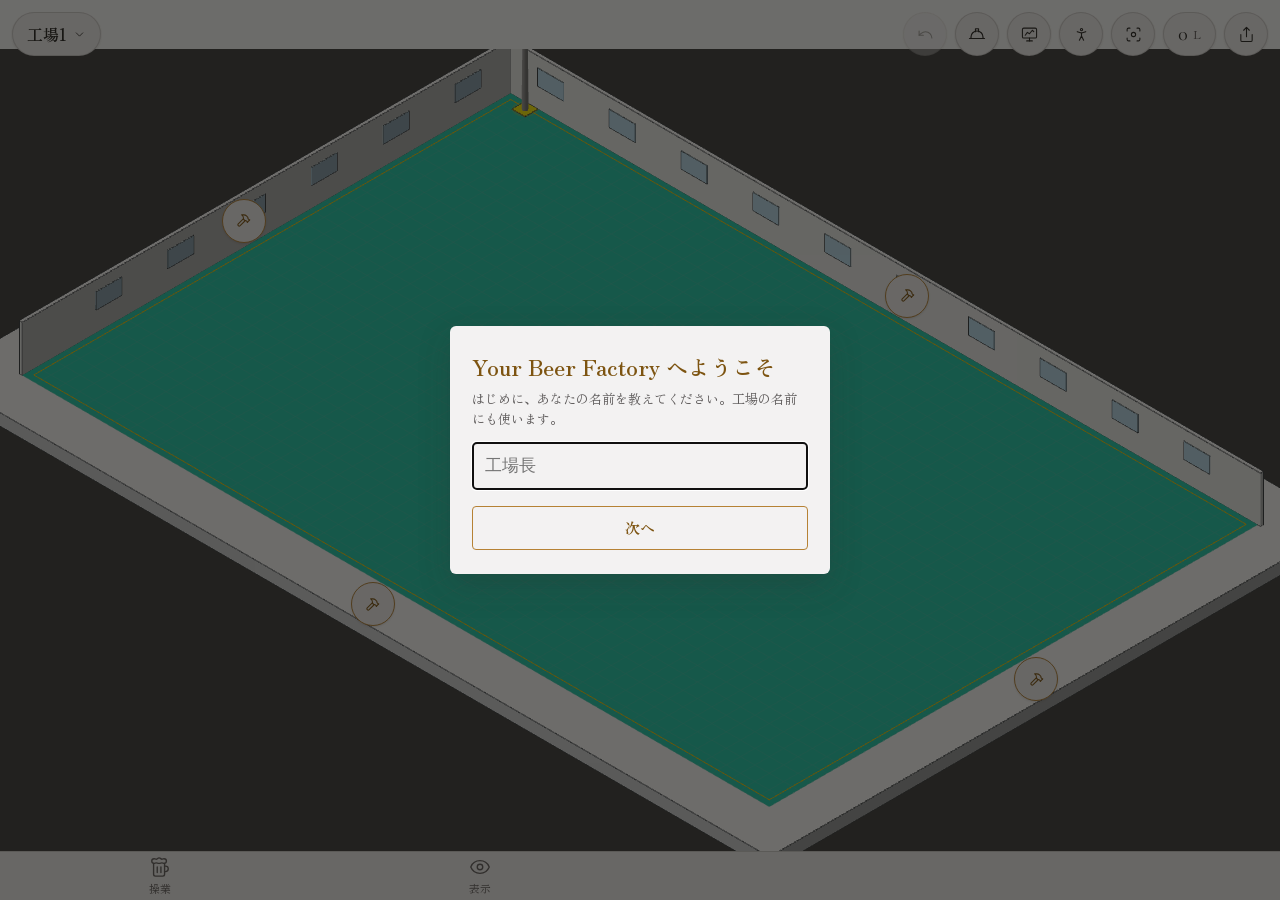
==== commit 5c5ab561: "Add files via upload" ====
--- a/game.html
+++ b/game.html
@@ -60,7 +60,9 @@
 @media (orientation:landscape) and (max-height:500px){#slotMenu{left:var(--sl);max-height:calc(100% - 76px);overflow-y:auto}}
 #prodBox b{font-family:var(--f-num);font-feature-settings:"tnum";font-size:20px;font-weight:400}
 #prodBox small{font-size:11px;color:var(--p-mute)}
-.pill.ic{width:44px;padding:0;justify-content:center}
+.pill.ic{flex:none;width:44px;padding:0;justify-content:center}
+#prodBox{flex:none}#btnSlot{min-width:0;flex:0 1 auto}
+@media (max-width:420px){#pills{gap:5px}#prodBox{display:none}#btnSlot{padding:0 10px;font-size:14px;min-width:84px}}   /* phones: the factory name keeps its room; the beer count is in 操業 */
 .pill.ic:disabled{opacity:.4}
 #placeBar{position:absolute;left:50%;transform:translateX(-50%);bottom:calc(var(--tabH) + 21px);z-index:9;display:flex;gap:10px}
 #placeBar[hidden]{display:none}
@@ -143,6 +145,20 @@
 .stg span{font-size:9.5px;color:var(--p-mute)}
 .stg .cur span{color:var(--p-accT)}
 .bst{margin:0;font-size:11.5px;color:var(--p-mute)}
+.pweek{display:grid;gap:4px}.pday{display:flex;flex-wrap:wrap;gap:4px 8px;align-items:center;padding:6px 0;border-bottom:1px solid var(--p-line);font-size:12px}
+.pday b{font-weight:400;min-width:52px;color:var(--p-mute)}.pday.now b{color:var(--p-accT)}
+.pday .pl,.pday .due{padding:2px 6px;border-radius:3px;border:1px solid var(--p-acc);color:var(--p-accT);display:inline-flex;gap:4px;align-items:center}
+.pday .due{border-color:var(--p-line);color:var(--p-ink)}.pday em{font-style:normal;color:var(--p-bad);font-size:10.5px}.pday .pl button{font-size:12px;color:var(--p-mute);padding:0 2px}
+.ord{padding:8px 0 10px;border-bottom:1px solid var(--p-line)}.ord .bh b{font-size:15px}
+.num.bad,b.bad,span.bad{color:var(--p-bad)}
+.cash{display:flex;justify-content:space-between;align-items:baseline;padding:8px 0 4px}.cash b{font-size:30px;font-weight:600}.cash span{color:var(--p-mute);font-size:12px}
+.mrow{display:flex;justify-content:space-between;gap:10px;padding:6px 0;border-bottom:1px solid var(--p-line);font-size:12.5px}.mrow.tot{font-weight:600}
+.ums{display:grid;gap:5px;padding:8px 0 10px;border-bottom:1px solid var(--p-line)}
+.um{display:grid;grid-template-columns:34px 1fr auto;gap:8px;align-items:center;font-size:11.5px}
+.um i{height:4px;border-radius:2px;background:var(--p-track);overflow:hidden}.um i b{display:block;height:100%;background:var(--p-acc)}.um i b.bad{background:var(--p-bad)}
+.um em{font-style:normal;color:var(--p-mute);font-size:12.5px;min-width:96px;text-align:right}
+.seg button small{font-size:10.5px;color:var(--p-mute)}
+#tag .seg.dial button{min-height:34px;font-size:11.5px}
 .bst.bad{color:var(--p-bad)}
 .note{font-size:12px;color:var(--p-mute);margin:12px 0}
 .rf{display:grid;grid-template-columns:64px 1fr;gap:8px;align-items:center;font-size:12px;margin:6px 0}
@@ -158,7 +174,7 @@
 
 /* ---------- equipment tag ---------- */
 /* land edges: a small handle on each side, tap for −/＋ */
-.edge{position:absolute;z-index:5;width:34px;height:34px;margin:-17px 0 0 -17px;border-radius:50%;background:var(--p-bg);border:1px solid var(--p-acc);color:var(--p-accT);box-shadow:var(--shadow-sm);display:flex;align-items:center;justify-content:center}
+.edge{position:absolute;z-index:5;width:44px;height:44px;margin:-22px 0 0 -22px;border-radius:50%;background:var(--p-bg);border:1px solid var(--p-acc);color:var(--p-accT);box-shadow:var(--shadow-sm);display:flex;align-items:center;justify-content:center}
 .edge[hidden]{display:none}.edge.on{background:var(--p-acc);color:var(--p-bg)}
 .edge::before{content:'';position:absolute;inset:-5px}
 #edgeCtl{position:absolute;z-index:6;display:flex;align-items:center;gap:4px;padding:4px;background:var(--p-bg);border:1px solid var(--p-acc);border-radius:24px;box-shadow:var(--shadow-md)}
@@ -166,6 +182,101 @@
 #edgeCtl button{width:44px;height:40px;border-radius:20px;font-size:22px;color:var(--p-accT)}
 #edgeCtl button:active{background:var(--p-tint)}
 #edgeSize{font-size:15px;min-width:64px;text-align:center}
+/* クエスト */
+#quest{position:absolute;top:calc(var(--top) + 52px);left:12px;z-index:6;width:min(360px,calc(100% - 24px));background:var(--p-bg);border:1px solid var(--p-acc);border-radius:4px;box-shadow:var(--shadow-md)}
+#quest[hidden],#app.touring #quest{display:none}
+#tut{position:absolute;top:calc(var(--top) + 52px);left:12px;z-index:7;width:min(360px,calc(100% - 24px));background:var(--p-bg);border:2px solid #f2c200;border-radius:4px;box-shadow:var(--shadow-md)}
+#tut[hidden],#app.touring #tut{display:none}
+/* 運転 / 工事 */
+#app:not(.eng) #tabbar :is([data-tab=eq],[data-tab=tool]){display:none}#app.eng #tabbar [data-tab=brew]{display:none}
+#app:not(.eng) #tag :is([data-act=rot],[data-act=move],[data-act=size],[data-act=del],[data-act=barmove],[data-act=unlink]){display:none}
+#app.eng #view::after{content:"工事中";position:absolute;left:12px;bottom:calc(var(--tabH,64px) + 10px);padding:4px 12px;font-size:12px;font-weight:700;letter-spacing:.2em;color:#212529;background:#f2c200;box-shadow:inset 8px 0 0 #212529,0 1px 4px rgba(0,0,0,.3);padding-left:18px;border-radius:3px;pointer-events:none}
+#app.eng #view{box-shadow:inset 0 0 0 4px #f2c200}
+#btnEng.on{background:#f2c200;color:#212529;border-color:#212529}
+.opp{display:grid;gap:3px;margin:6px 0 8px;padding:8px 10px;border:1px solid var(--p-line);border-radius:4px;font-size:12px}.opr{display:flex;justify-content:space-between;gap:8px}.opr span{color:var(--p-mute)}.opr b.ok{color:var(--p-ok)}
+.eqi .need{display:block;font-size:10.5px;color:var(--p-accT);margin-top:2px;line-height:1.4}
+#app.sample #tag :is([data-act=rot],[data-act=move],[data-act=size],[data-act=del],[data-act=barmove]),#app.sample .edge{display:none!important}   /* the model is for looking */
+#tabbar button.stop{color:var(--p-bad)}#tabbar button.stop svg{display:none}
+#tabbar button.stop::before{content:"×";display:block;font-size:28px;line-height:22px;height:22px;font-weight:300}
+#tabbar button.stop span{font-size:0}#tabbar button.stop span::after{content:"やめる";font-size:11.5px}
+/* practice spotlight: everything greys softly except the thing to touch (the card and notices stay on top) */
+#tutDim{position:absolute;inset:0;z-index:25;pointer-events:none;background:rgba(24,26,28,.5);-webkit-mask-composite:source-in;mask-composite:intersect}
+#tutDim[hidden]{display:none}
+#welcome{position:absolute;inset:0;z-index:41;background:rgba(20,18,16,.62);display:flex;align-items:center;justify-content:center;padding:20px}#welcome[hidden]{display:none}
+#app #tut{z-index:26}#app #toast{z-index:27}
+#app:has(#hint:not([hidden])) #tut{top:calc(var(--top) + 106px)}   /* stay clear of the tool's hint bar */#tut .qh{display:flex;align-items:center;gap:8px;min-height:40px;padding:0 12px}#tut .qn{color:var(--p-accT);font-size:15px}#tut .qt{margin:0;padding:0 12px 10px;line-height:1.6}
+#tut .qf{display:flex;justify-content:space-between;border-top:1px solid var(--p-line)}#tut .qf button{min-height:38px;padding:0 12px;font-size:11.5px;color:var(--p-mute)}
+.tut-hi{outline:3px solid #f2c200!important;outline-offset:2px;animation:tuthi 1s ease-in-out infinite}
+@keyframes tuthi{50%{outline-color:transparent}}
+@media (prefers-reduced-motion:reduce){.tut-hi{animation:none}}
+#app.sheet-open #quest :is(.qt,.qp,.qf,.qask){display:none}   /* keep the 3D view visible above the sheet */
+#quest .qh{display:flex;align-items:center;gap:8px;width:100%;min-height:44px;padding:0 12px;text-align:left}
+#quest .qn{font-size:15px;color:var(--p-accT)}#quest .qh b{flex:1;font-size:14px}#quest .qc{font-size:11px;color:var(--p-mute)}
+#quest .qt{margin:0;padding:0 12px 8px;font-size:12px;line-height:1.7}
+#quest .qp{display:flex;flex-wrap:wrap;gap:4px 12px;padding:0 12px 8px;font-size:11.5px;color:var(--p-mute)}#quest .qp .ok{color:var(--p-ok)}
+#quest .qp.list{display:grid;gap:3px;max-height:34vh;overflow:auto}#quest .qn{font-size:12.5px}
+#quest .qg{margin:0;padding:0 12px 8px;font-size:12.5px;font-weight:600;color:var(--p-accT);line-height:1.6}#quest .qg:empty{display:none}
+#quest .qf{display:flex;justify-content:space-between;border-top:1px solid var(--p-line)}#quest .qf button{min-height:40px;padding:0 12px;font-size:11.5px;color:var(--p-mute)}
+#quest .qask{display:flex;flex-wrap:wrap;align-items:center;gap:6px;padding:8px 12px;border-top:1px solid var(--p-line);font-size:12px}
+#quest .qask span{flex:1 1 100%}#quest .qask button{min-height:36px;padding:0 12px;border:1px solid var(--p-line);border-radius:4px}#quest .qask .bad{color:var(--p-bad);border-color:var(--p-bad)}
+#quest.cheer{animation:qcheer 1.2s ease-out}
+@keyframes qcheer{0%{transform:scale(1);box-shadow:0 0 0 0 var(--p-acc)}25%{transform:scale(1.04);box-shadow:0 0 0 10px color-mix(in srgb,var(--p-acc) 35%,transparent)}100%{transform:scale(1);box-shadow:var(--shadow-md)}}
+@media (prefers-reduced-motion:reduce){#quest.cheer{animation:none;outline:2px solid var(--p-acc)}}
+@media (orientation:landscape) and (max-height:500px){#quest{left:var(--sl);width:min(320px,calc(100% - var(--tabW) - 360px))}}
+/* 実績・格付け */
+#achBadge{position:absolute;top:calc(var(--top) + 52px);right:12px;z-index:12;width:min(260px,calc(100% - 24px));background:var(--p-bg);border:1px solid var(--p-acc);border-radius:4px;box-shadow:var(--shadow-lg);padding:10px 14px;
+  display:flex;flex-direction:column;gap:2px;transform:translateX(calc(100% + 24px));transition:transform 320ms cubic-bezier(.2,.8,.2,1)}
+#achBadge.in{transform:none}#achBadge[hidden]{display:none}
+#achBadge span{font-size:10.5px;letter-spacing:.14em;color:var(--p-accT)}#achBadge b{font-size:16px;font-weight:600}#achBadge small{font-size:11px;color:var(--p-mute)}
+@media (prefers-reduced-motion:reduce){#achBadge{transition:none}}
+.title{display:flex;flex-direction:column;gap:2px;padding:10px 0 14px;border-bottom:1px solid var(--p-line)}.title b{font-size:26px;font-weight:600;line-height:1.3}
+.title .num{font-size:15px}.title small{font-size:11.5px;color:var(--p-mute)}
+.achg{display:grid;grid-template-columns:repeat(2,minmax(0,1fr));gap:8px}
+.ach{border:1px solid var(--p-line);border-radius:4px;padding:8px 10px;display:flex;flex-direction:column;gap:2px;opacity:.55;filter:grayscale(1)}
+.ach.got{opacity:1;filter:none;border-color:var(--p-acc);background:var(--p-tint)}.ach b{font-size:13px}.ach small{font-size:10.5px;color:var(--p-mute);line-height:1.5}.ach em{font-style:normal;font-size:10.5px;color:var(--p-accT)}
+/* 破産 */
+#bankrupt{position:absolute;inset:0;z-index:30;background:rgba(20,18,16,.78);display:flex;align-items:center;justify-content:center;padding:20px}
+#bankrupt[hidden]{display:none}
+#evModal{position:absolute;inset:0;z-index:29;background:rgba(20,18,16,.6);display:flex;align-items:center;justify-content:center;padding:20px}#evModal[hidden]{display:none}
+#cfm{position:absolute;inset:0;z-index:40;background:rgba(20,18,16,.55);display:flex;align-items:center;justify-content:center;padding:20px}#cfm[hidden]{display:none}
+#sampleBar{position:absolute;top:calc(var(--top) + 52px);left:12px;right:12px;z-index:6;display:flex;align-items:center;gap:10px;padding:6px 6px 6px 14px;background:var(--p-bg);border:1px solid var(--p-acc);border-radius:4px;box-shadow:var(--shadow-sm);font-size:12.5px}
+#sampleBar span{flex:1}#sampleBar button{min-height:36px;padding:0 12px;border:1px solid var(--p-acc);border-radius:4px;color:var(--p-accT);font-weight:600}
+#sampleBar[hidden],#app.touring #sampleBar{display:none}
+.bk-card{width:min(380px,100%);background:var(--p-bg);border-radius:6px;padding:24px 22px;box-shadow:var(--shadow-lg)}
+.bk-card>b{display:block;font-size:28px;font-weight:600;color:var(--p-bad);margin-bottom:6px}.bk-card p{font-size:13px;color:var(--p-mute);margin:0 0 14px}
+.bk-card dl{display:grid;grid-template-columns:auto 1fr;gap:6px 14px;margin:0 0 18px;font-size:14px}.bk-card dt{color:var(--p-mute)}.bk-card dd{margin:0;text-align:right;font-size:17px}
+#bkBadge{position:absolute;left:50%;transform:translateX(-50%);bottom:calc(var(--tabH) + 14px);z-index:9;color:var(--p-bad);border-color:var(--p-bad);font-size:13px}
+#bkBadge[hidden]{display:none}
+/* 中央監視 */
+#scada{position:absolute;inset:0;z-index:15;background:var(--p-bg);display:flex;flex-direction:column;padding:var(--top) 14px 14px}
+#scada[hidden]{display:none}
+.sc-head{display:flex;align-items:center;gap:10px;min-height:44px}.sc-head b{font-size:21px;font-weight:600}.sc-head .num{flex:1;color:var(--p-mute);font-size:15px}
+#scClose{width:44px;height:44px;font-size:26px;color:var(--p-mute)}
+#scTabs{margin:6px 0 10px}#scTabs button{min-height:38px;font-size:12.5px}
+#scBody{flex:1;min-height:0;overflow:auto;-webkit-overflow-scrolling:touch}
+#scBody svg{display:block;max-width:100%;height:auto}
+#scBody svg text{font-family:var(--f-text);fill:var(--p-ink)}
+.sc-note{font-size:11.5px;color:var(--p-mute);margin:8px 0}
+.alr{display:grid;grid-template-columns:auto 1fr auto;gap:4px 10px;align-items:center;padding:9px 0;border-bottom:1px solid var(--p-line);font-size:12.5px}
+.alr .lv{font-size:11px;padding:1px 6px;border-radius:3px;border:1px solid var(--p-line)}.alr .lv.h{border-color:var(--p-bad);color:var(--p-bad)}
+.alr.act .tx{font-weight:600}.alr small{grid-column:2/4;color:var(--p-mute);font-size:11px}
+.knock summary{cursor:pointer;font-size:12.5px;color:var(--p-accT);padding:10px 0;border-bottom:1px solid var(--p-line)}
+.alr button{min-height:32px;padding:0 10px;border:1px solid var(--p-acc);border-radius:4px;color:var(--p-accT);font-size:12px}
+.alr.unack{background:color-mix(in srgb,var(--p-bad) 7%,transparent)}
+#btnScada.alarm{color:var(--p-bad);border-color:var(--p-bad);animation:alblink 1s steps(2) infinite}
+@keyframes alblink{50%{background:color-mix(in srgb,var(--p-bad) 18%,var(--p-bg))}}
+@media (prefers-reduced-motion:reduce){#btnScada.alarm{animation:none}}
+/* 見学モード */
+#tourUI{display:none}
+#app.touring #tourUI{display:block}
+#app.touring #pills,#app.touring #tabbar,#app.touring #sheet,#app.touring #edges,#app.touring #edgeCtl,#app.touring #slotMenu{display:none!important}
+#app.touring #tag :is([data-act=rot],[data-act=move],[data-act=size],[data-act=del],[data-act=barmove],[data-act=swap]){display:none}   /* look and touch, but no building */
+#btnTourBack{position:absolute;top:var(--top);left:12px;z-index:9;font-size:15px;font-weight:600}
+#btnTourShot{position:absolute;top:var(--top);right:12px;z-index:9}
+#stick{position:absolute;left:24px;bottom:calc(30px + env(safe-area-inset-bottom,0px));width:136px;height:136px;border-radius:50%;z-index:9;touch-action:none;
+  background:color-mix(in srgb,var(--p-bg) 55%,transparent);border:1px solid var(--p-line);box-shadow:var(--shadow-md);-webkit-backdrop-filter:blur(6px);backdrop-filter:blur(6px)}
+#stick i{position:absolute;left:50%;top:50%;width:58px;height:58px;margin:-29px 0 0 -29px;border-radius:50%;background:var(--p-bg);border:1px solid var(--p-acc);box-shadow:var(--shadow-sm);pointer-events:none}
+@media (orientation:landscape) and (max-height:500px){#stick{left:max(24px,env(safe-area-inset-left,0px))}}
 #tag{position:absolute;z-index:6;width:232px;background:var(--p-bg);border:1px solid var(--p-line);border-radius:4px;box-shadow:var(--shadow-md);padding:11px 12px 4px;display:flex;flex-direction:column;gap:7px;max-height:70%;overflow-y:auto}
 #tag[hidden]{display:none}
 #tag .ih{display:flex;justify-content:space-between;align-items:center;gap:8px}
@@ -182,7 +293,7 @@
 .chip.ng{border-color:var(--p-bad);color:var(--p-bad)}
 .chip.out{border-color:var(--p-acc);color:var(--p-accT)}
 .st.ok{color:var(--p-ok)} .st.bad{color:var(--p-bad)} .st.warn,.st.off{color:var(--color-accent-600)} .st.idle{color:var(--p-mute)}
-.cap{font-size:11px}.capl{display:flex;justify-content:space-between;color:var(--p-mute)}
+
 .bar{height:3px;background:var(--p-track);border-radius:2px;overflow:hidden;margin-top:3px}.bar i{display:block;height:100%;background:var(--p-acc)}.bar i.bad{background:var(--p-bad)}
 .tacts{display:grid;grid-auto-flow:column;grid-auto-columns:1fr;border-top:1px solid var(--p-line);margin:2px -12px 0}
 .tacts button{min-height:44px;font-size:12px}
@@ -191,7 +302,9 @@
 #tag .seg{margin-top:2px}
 
 /* ---------- hint / toast / placing ---------- */
-#hint,#toast{position:absolute;top:calc(var(--top) + 54px);left:50%;transform:translateX(-50%);max-width:calc(100% - 24px);z-index:9}
+#toast{top:calc(var(--top) + 54px + var(--qh,0px))}   /* below the quest card when it shows */
+#hint{top:calc(var(--top) + 54px)}
+#hint,#toast{position:absolute;left:50%;transform:translateX(-50%);max-width:calc(100% - 24px);z-index:9}
 #hint{height:44px;border-radius:22px;background:var(--p-hbg);color:var(--p-hfg);font-size:12px;display:flex;align-items:center;gap:10px;padding:0 6px 0 16px;box-shadow:var(--shadow-md)}
 #hint[hidden]{display:none}
 #hint .da{width:6px;height:6px;border-radius:50%;background:var(--color-accent-400);flex:none}
@@ -231,7 +344,7 @@
   #sheet{left:auto;right:var(--tabW);top:0;bottom:0;width:340px;height:auto;border-radius:0;border-top:0;border-left:1px solid var(--p-line);transform:translateX(calc(100% + var(--tabW)))}
   #sheet .grab{display:none}
   #pills{left:var(--sl);right:calc(var(--tabW) + 12px)}
-  #app.sheet-open #pills{right:calc(var(--tabW) + 352px)}
+  #app.sheet-open #pills{right:calc(var(--tabW) + 352px);flex-wrap:wrap;row-gap:6px}
   #hint,#toast{top:66px;left:calc(var(--sl) + (100% - var(--sl) - var(--tabW)) / 2);max-width:calc(100% - var(--sl) - var(--tabW) - 24px)}
   #placeBtn{bottom:28px;left:calc(var(--sl) + (100% - var(--sl) - var(--tabW)) / 2)}
 }
@@ -241,10 +354,25 @@
 <body>
 <div id="app">
   <div id="view"></div>
-  <div id="pills"><button id="btnSlot" class="pill" aria-label="工場を切り替える"></button><span class="sp"></span><button id="btnUndo" class="pill ic" aria-label="元に戻す" disabled><svg width="17" height="17" viewBox="0 0 24 24" fill="none" stroke="currentColor" stroke-width="1.5" stroke-linecap="round" stroke-linejoin="round" aria-hidden="true"><path d="M3 7v6h6"/><path d="M21 17a9 9 0 0 0-9-9 9 9 0 0 0-6 2.3L3 13"/></svg></button><button id="btnView" class="pill ic" aria-label="視点を戻す"><svg width="17" height="17" viewBox="0 0 24 24" fill="none" stroke="currentColor" stroke-width="1.5" stroke-linecap="round" stroke-linejoin="round" aria-hidden="true"><circle cx="12" cy="12" r="3"/><path d="M3 7V5a2 2 0 0 1 2-2h2"/><path d="M17 3h2a2 2 0 0 1 2 2v2"/><path d="M21 17v2a2 2 0 0 1-2 2h-2"/><path d="M7 21H5a2 2 0 0 1-2-2v-2"/></svg></button><span id="prodBox" class="pill" title="これまでに出来たビール"><b id="sBeer">0</b><small>L</small></span><button id="btnShare" class="pill ic" aria-label="写真にして共有"><svg width="17" height="17" viewBox="0 0 24 24" fill="none" stroke="currentColor" stroke-width="1.5" stroke-linecap="round" stroke-linejoin="round" aria-hidden="true"><path d="M12 2v13"/><path d="m16 6-4-4-4 4"/><path d="M4 12v8a2 2 0 0 0 2 2h12a2 2 0 0 0 2-2v-8"/></svg></button></div>
+  <div id="pills"><button id="btnSlot" class="pill" aria-label="工場を切り替える"></button><span class="sp"></span><button id="btnUndo" class="pill ic" aria-label="元に戻す" title="元に戻す" disabled><svg width="17" height="17" viewBox="0 0 24 24" fill="none" stroke="currentColor" stroke-width="1.5" stroke-linecap="round" stroke-linejoin="round" aria-hidden="true"><path d="M3 7v6h6"/><path d="M21 17a9 9 0 0 0-9-9 9 9 0 0 0-6 2.3L3 13"/></svg></button><button id="btnEng" class="pill ic" aria-label="工事モード" title="工事モード（置く・つなぐ・動かす）"><svg width="18" height="18" viewBox="0 0 24 24" fill="none" stroke="currentColor" stroke-width="1.6" stroke-linecap="round" stroke-linejoin="round" aria-hidden="true"><path d="M2 18h20"/><path d="M4 18v-2a8 8 0 0 1 16 0v2"/><path d="M10 9V5h4v4"/></svg></button><button id="btnScada" class="pill ic" aria-label="中央監視" title="中央監視"><svg width="17" height="17" viewBox="0 0 24 24" fill="none" stroke="currentColor" stroke-width="1.5" stroke-linecap="round" stroke-linejoin="round" aria-hidden="true"><rect width="20" height="14" x="2" y="3" rx="2"/><path d="M8 21h8"/><path d="M12 17v4"/><path d="m6 13 3-4 3 2 4-5 2 2"/></svg></button><button id="btnTour" class="pill ic" aria-label="見学モード（歩いて見て回る）" title="見学モード（歩いて見て回る）"><svg width="17" height="17" viewBox="0 0 24 24" fill="none" stroke="currentColor" stroke-width="1.5" stroke-linecap="round" stroke-linejoin="round" aria-hidden="true"><circle cx="12" cy="5" r="1.6"/><path d="m9 20 3-6 3 6"/><path d="m6 8 6 2 6-2"/><path d="M12 10v4"/></svg></button><button id="btnView" class="pill ic" aria-label="視点を戻す" title="視点を戻す"><svg width="17" height="17" viewBox="0 0 24 24" fill="none" stroke="currentColor" stroke-width="1.5" stroke-linecap="round" stroke-linejoin="round" aria-hidden="true"><circle cx="12" cy="12" r="3"/><path d="M3 7V5a2 2 0 0 1 2-2h2"/><path d="M17 3h2a2 2 0 0 1 2 2v2"/><path d="M21 17v2a2 2 0 0 1-2 2h-2"/><path d="M7 21H5a2 2 0 0 1-2-2v-2"/></svg></button><span id="prodBox" class="pill" title="これまでに出来たビール"><b id="sBeer">0</b><small>L</small></span><button id="btnShare" class="pill ic" aria-label="写真にして共有" title="写真にして共有"><svg width="17" height="17" viewBox="0 0 24 24" fill="none" stroke="currentColor" stroke-width="1.5" stroke-linecap="round" stroke-linejoin="round" aria-hidden="true"><path d="M12 2v13"/><path d="m16 6-4-4-4 4"/><path d="M4 12v8a2 2 0 0 0 2 2h12a2 2 0 0 0 2-2v-8"/></svg></button></div>
   <section id="slotMenu" hidden aria-label="工場と表示"></section>
   <div id="edges"><button class="edge" data-side="E" aria-label="東の端"><svg width="15" height="15" viewBox="0 0 24 24" fill="none" stroke="currentColor" stroke-width="1.7" stroke-linecap="round" stroke-linejoin="round" aria-hidden="true"><path d="m15 12-8.373 8.373a1 1 0 1 1-3-3L12 9"/><path d="m18 15 4-4"/><path d="m21.5 11.5-1.914-1.914A2 2 0 0 1 19 8.172V7l-2.26-2.26a6 6 0 0 0-4.202-1.756L9 2.96l.92.82A6.18 6.18 0 0 1 12 8.4V10l2 2h1.172a2 2 0 0 1 1.414.586L18.5 14.5"/></svg></button><button class="edge" data-side="W" aria-label="西の端"><svg width="15" height="15" viewBox="0 0 24 24" fill="none" stroke="currentColor" stroke-width="1.7" stroke-linecap="round" stroke-linejoin="round" aria-hidden="true"><path d="m15 12-8.373 8.373a1 1 0 1 1-3-3L12 9"/><path d="m18 15 4-4"/><path d="m21.5 11.5-1.914-1.914A2 2 0 0 1 19 8.172V7l-2.26-2.26a6 6 0 0 0-4.202-1.756L9 2.96l.92.82A6.18 6.18 0 0 1 12 8.4V10l2 2h1.172a2 2 0 0 1 1.414.586L18.5 14.5"/></svg></button><button class="edge" data-side="N" aria-label="北の端"><svg width="15" height="15" viewBox="0 0 24 24" fill="none" stroke="currentColor" stroke-width="1.7" stroke-linecap="round" stroke-linejoin="round" aria-hidden="true"><path d="m15 12-8.373 8.373a1 1 0 1 1-3-3L12 9"/><path d="m18 15 4-4"/><path d="m21.5 11.5-1.914-1.914A2 2 0 0 1 19 8.172V7l-2.26-2.26a6 6 0 0 0-4.202-1.756L9 2.96l.92.82A6.18 6.18 0 0 1 12 8.4V10l2 2h1.172a2 2 0 0 1 1.414.586L18.5 14.5"/></svg></button><button class="edge" data-side="S" aria-label="南の端"><svg width="15" height="15" viewBox="0 0 24 24" fill="none" stroke="currentColor" stroke-width="1.7" stroke-linecap="round" stroke-linejoin="round" aria-hidden="true"><path d="m15 12-8.373 8.373a1 1 0 1 1-3-3L12 9"/><path d="m18 15 4-4"/><path d="m21.5 11.5-1.914-1.914A2 2 0 0 1 19 8.172V7l-2.26-2.26a6 6 0 0 0-4.202-1.756L9 2.96l.92.82A6.18 6.18 0 0 1 12 8.4V10l2 2h1.172a2 2 0 0 1 1.414.586L18.5 14.5"/></svg></button></div>
   <div id="edgeCtl" hidden><button data-edge="-" aria-label="狭くする">－</button><span id="edgeSize" class="num"></span><button data-edge="+" aria-label="広げる">＋</button></div>
+  <div id="tourUI"><button id="btnTourBack" class="pill">俯瞰に戻る</button><button id="btnTourShot" class="pill ic" aria-label="写真を撮る"><svg width="17" height="17" viewBox="0 0 24 24" fill="none" stroke="currentColor" stroke-width="1.5" stroke-linecap="round" stroke-linejoin="round" aria-hidden="true"><path d="M14.5 4h-5L7 7H4a2 2 0 0 0-2 2v9a2 2 0 0 0 2 2h16a2 2 0 0 0 2-2V9a2 2 0 0 0-2-2h-3l-2.5-3z"/><circle cx="12" cy="13" r="3"/></svg></button>
+    <div id="stick" aria-label="歩く方向"><i></i></div></div>
+  <section id="scada" hidden aria-label="中央監視"><div class="sc-head"><b>中央監視</b><span id="scClock" class="num"></span><button id="scClose" aria-label="閉じる">×</button></div>
+    <div class="segbar" id="scTabs"><button data-sv="flow">系統</button><button data-sv="elec">電気</button><button data-sv="trend">トレンド</button><button data-sv="alarm">警報</button><button data-sv="maint">保全</button></div>
+    <div id="scBody"></div></section>
+  <section id="bankrupt" hidden role="alertdialog" aria-label="破産"></section>
+  <section id="evModal" hidden role="alertdialog" aria-label="出来事"></section>
+  <section id="cfm" hidden role="alertdialog" aria-label="確認"></section>
+  <div id="sampleBar" hidden><span>これは完成した見本工場です</span><button>自分の工場で作る</button></div>
+  <button id="bkBadge" class="pill" hidden>破産中（見るだけ）・やり直す</button>
+  <section id="quest" hidden aria-label="クエスト"></section>
+  <section id="welcome" hidden role="dialog" aria-label="ようこそ"></section>
+  <div id="tutDim" hidden aria-hidden="true"></div>
+  <section id="tut" hidden aria-live="polite" aria-label="操作の練習"></section>
+  <div id="achBadge" hidden role="status"></div>
   <section id="tag" hidden aria-live="polite"></section>
   <button id="rotBtn" hidden aria-label="回転"><svg width="18" height="18" viewBox="0 0 24 24" fill="none" stroke="currentColor" stroke-width="1.5" stroke-linecap="round" stroke-linejoin="round" aria-hidden="true"><path d="M21 12a9 9 0 1 1-9-9c2.52 0 4.93 1 6.74 2.74L21 8"/><path d="M21 3v5h-5"/></svg></button>
   <div id="hint" hidden><i class="da"></i><span id="hintText"></span><button id="btnCancel">やめる</button></div>
@@ -252,7 +380,7 @@
   <button id="placeBtn" hidden><svg width="17" height="17" viewBox="0 0 24 24" fill="none" stroke="currentColor" stroke-width="1.5" stroke-linecap="round" stroke-linejoin="round" aria-hidden="true"><path d="M20 6 9 17l-5-5"/></svg><span>ここに置く</span></button>
   <div id="placeBar" hidden><button class="sub" id="btnDone">完了</button><button id="btnMore">続けて置く</button></div>
   <section id="sheet" aria-label="パネル"><div class="grab"></div><div id="sheetBody"></div></section>
-  <nav id="tabbar" aria-label="タブ"><button data-tab="eq" aria-label="設備"><svg width="22" height="22" viewBox="0 0 24 24" fill="none" stroke="currentColor" stroke-width="1.5" stroke-linecap="round" stroke-linejoin="round" aria-hidden="true"><rect width="7" height="7" x="3" y="3" rx="1"/><rect width="7" height="7" x="14" y="3" rx="1"/><rect width="7" height="7" x="14" y="14" rx="1"/><rect width="7" height="7" x="3" y="14" rx="1"/></svg><span>設備</span></button><button data-tab="tool" aria-label="道具"><svg width="22" height="22" viewBox="0 0 24 24" fill="none" stroke="currentColor" stroke-width="1.5" stroke-linecap="round" stroke-linejoin="round" aria-hidden="true"><path d="M14.7 6.3a1 1 0 0 0 0 1.4l1.6 1.6a1 1 0 0 0 1.4 0l3.77-3.77a6 6 0 0 1-7.94 7.94l-6.91 6.91a2.12 2.12 0 0 1-3-3l6.91-6.91a6 6 0 0 1 7.94-7.94l-3.76 3.76z"/></svg><span>道具</span></button><button data-tab="brew" aria-label="仕込み"><svg width="22" height="22" viewBox="0 0 24 24" fill="none" stroke="currentColor" stroke-width="1.5" stroke-linecap="round" stroke-linejoin="round" aria-hidden="true"><path d="M17 11h1a3 3 0 0 1 0 6h-1"/><path d="M9 12v6"/><path d="M13 12v6"/><path d="M14 7.5c-1 0-1.44.5-3 .5s-2-.5-3-.5-1.72.5-2.5.5a2.5 2.5 0 0 1 0-5c.78 0 1.57.5 2.5.5S9.44 2 11 2s2 1.5 3 1.5 1.72-.5 2.5-.5a2.5 2.5 0 0 1 0 5c-.78 0-1.5-.5-2.5-.5Z"/><path d="M5 8v12a2 2 0 0 0 2 2h8a2 2 0 0 0 2-2V8"/></svg><span>仕込み</span><i class=dot hidden></i></button><button data-tab="fac" aria-label="表示"><svg width="22" height="22" viewBox="0 0 24 24" fill="none" stroke="currentColor" stroke-width="1.5" stroke-linecap="round" stroke-linejoin="round" aria-hidden="true"><path d="M2.06 12.35a1 1 0 0 1 0-.7 10.75 10.75 0 0 1 19.88 0 1 1 0 0 1 0 .7 10.75 10.75 0 0 1-19.88 0"/><circle cx="12" cy="12" r="3"/></svg><span>表示</span></button></nav>
+  <nav id="tabbar" aria-label="タブ"><button data-tab="eq" aria-label="設備"><svg width="22" height="22" viewBox="0 0 24 24" fill="none" stroke="currentColor" stroke-width="1.5" stroke-linecap="round" stroke-linejoin="round" aria-hidden="true"><rect width="7" height="7" x="3" y="3" rx="1"/><rect width="7" height="7" x="14" y="3" rx="1"/><rect width="7" height="7" x="14" y="14" rx="1"/><rect width="7" height="7" x="3" y="14" rx="1"/></svg><span>設備</span></button><button data-tab="tool" aria-label="道具"><svg width="22" height="22" viewBox="0 0 24 24" fill="none" stroke="currentColor" stroke-width="1.5" stroke-linecap="round" stroke-linejoin="round" aria-hidden="true"><path d="M14.7 6.3a1 1 0 0 0 0 1.4l1.6 1.6a1 1 0 0 0 1.4 0l3.77-3.77a6 6 0 0 1-7.94 7.94l-6.91 6.91a2.12 2.12 0 0 1-3-3l6.91-6.91a6 6 0 0 1 7.94-7.94l-3.76 3.76z"/></svg><span>道具</span></button><button data-tab="brew" aria-label="操業"><svg width="22" height="22" viewBox="0 0 24 24" fill="none" stroke="currentColor" stroke-width="1.5" stroke-linecap="round" stroke-linejoin="round" aria-hidden="true"><path d="M17 11h1a3 3 0 0 1 0 6h-1"/><path d="M9 12v6"/><path d="M13 12v6"/><path d="M14 7.5c-1 0-1.44.5-3 .5s-2-.5-3-.5-1.72.5-2.5.5a2.5 2.5 0 0 1 0-5c.78 0 1.57.5 2.5.5S9.44 2 11 2s2 1.5 3 1.5 1.72-.5 2.5-.5a2.5 2.5 0 0 1 0 5c-.78 0-1.5-.5-2.5-.5Z"/><path d="M5 8v12a2 2 0 0 0 2 2h8a2 2 0 0 0 2-2V8"/></svg><span>操業</span><i class=dot hidden></i></button><button data-tab="fac" aria-label="表示"><svg width="22" height="22" viewBox="0 0 24 24" fill="none" stroke="currentColor" stroke-width="1.5" stroke-linecap="round" stroke-linejoin="round" aria-hidden="true"><path d="M2.06 12.35a1 1 0 0 1 0-.7 10.75 10.75 0 0 1 19.88 0 1 1 0 0 1 0 .7 10.75 10.75 0 0 1-19.88 0"/><circle cx="12" cy="12" r="3"/></svg><span>表示</span></button></nav>
   <div id="ctx" hidden role="menu"></div>
   <section id="share" hidden aria-label="写真を共有">
     <img id="shareImg" alt="工場の写真（チェキ風）">
@@ -276,8 +404,9 @@
 (()=>{
 if(!window.THREE){document.getElementById('view').innerHTML='<p class="err">3D表示の読み込みに失敗しました。ページを再読み込みしてください。</p>';return}
 const V3 = THREE.Vector3;
-let W = 40, D = 26;                // factory floor in metres (1 tile = 1 m); grows when the player buys land
-let OX = -20, OZ = -13;            // world position of tile (0,0)
+const SITE0=[52,34];               // a new factory's floor (and the model's)
+let W = SITE0[0], D = SITE0[1];    // factory floor in metres (1 tile = 1 m); grows when the player buys land
+let OX = -W/2, OZ = -D/2;          // world position of tile (0,0)
 const GROW=6,WMAX=100,DMAX=70;     // each purchase adds 6 m; upper limit keeps phones smooth
 const SAVE_KEY = 'factory66-v1';
 
@@ -362,12 +491,16 @@
   if(cx<0||cz<0||cx>=W||cz>=D||((cx!==ox||cz!==oz)&&occ[cx][cz]&&!(occ[ox]&&occ[ox][oz]))){wk.to=null;wk.wait=.2;return false}
   g.position.x=nx;g.position.z=nz;g.rotation.y=Math.atan2(dv.x,dv.z);e.gx=cx;e.gz=cz;return true}
 function updateEmployees(t,dt){for(const e of ents.values()){if(e.type!=='employee'||!e.parts.who)continue;const m=moodOf(e),k=Math.max(0,Math.min(1,(m.lv-.5)/.45));
-  const moving=wander(e,dt,1+k*1.2);                                                   // angrier = brisker
+  let moving;if(e.job&&e.job.path){const ps=carrierPose(e);e.g.position.set(ps.p.x,0,ps.p.z);if(ps.dir.lengthSq()>1e-6)e.g.rotation.y=Math.atan2(ps.dir.x,ps.dir.z);moving=true;
+    if(!e.parts.load){const l=new THREE.Group();bx(l,.6,.08,.6,0x9c6b3c,0,.05,0);bx(l,.56,.45,.56,0x2f9e44,0,.13,0);l.position.set(0,0,.55);e.g.add(l);e.parts.load=l}e.parts.load.visible=ps.carry}
+  else{moving=wander(e,dt,1+k*1.2);if(e.parts.load)e.parts.load.visible=false}   // angrier = brisker
   if(sel&&sel.eid===e.id)selBox.setFromObject(e.g);
   e.parts.head.material.color.copy(SKIN).lerp(RAGE,k);
   const amp=m.lv>=.95?.07:k*.03;e.parts.who.position.x=Math.sin(t*45)*amp;e.parts.who.position.z=Math.cos(t*37)*amp;
   e.parts.who.position.y=m.lv>=.95?Math.abs(Math.sin(t*9))*.12:moving?Math.abs(Math.sin(t*10))*.05:0;   // stomping / walking bob
-  e.parts.bubble.userData.set(m.text,m.c==='bad');e.mood=m;e.lampMat.color.setHex(LAMP[m.c])}}
+  const mt=e.role==='maint'&&Math.floor(t/4+e.id)%2===1;   // a maintenance hand alternates between moods and shop talk
+  e.parts.bubble.userData.set(mt?MAINT_LINES[Math.floor(t/8+e.id)%MAINT_LINES.length]:m.text,!mt&&m.c==='bad');e.mood=m;e.lampMat.color.setHex(LAMP[mt?'ok':m.c])}}
+const MAINT_LINES=['ポンプの音、少し変だな','グリスアップしときます','点検表チェック中…','ベアリングの交換時期かな','振動よし、温度よし'];
 function bPubMini(g){bx(g,1.8,.06,1.2,0x9c6b3c,0,0,0);[[-.85,-.5],[.85,-.5],[-.85,.5],[.85,.5]].forEach(([x,z])=>cy(g,.03,.03,.9,0x5c4a3a,x,0,z,6));
   bx(g,1.95,.06,1.35,0xc92a2a,0,.9,0);bx(g,1.6,.4,.18,0x7a4b2a,0,0,-.2);for(let x=-.6;x<=.6;x+=.3)cy(g,.07,.07,.18,0xdee2e6,x,.4,.35,10)}
 function bDrain(g){const c=0xb7bcc2;bx(g,1.9,.12,1.9,0x5c636b);
@@ -452,6 +585,23 @@
   const c=new THREE.Mesh(new THREE.ConeGeometry(1.25,1.0,24),M(0xdee2e6));c.rotation.x=Math.PI;c.position.y=2.1;g.add(outline(c));
   cy(g,1.25,1.25,3.4,0xdee2e6,0,2.6,0,28);const r=new THREE.Mesh(new THREE.ConeGeometry(1.3,.5,28),M(0xced4da));r.position.y=6.25;g.add(outline(r));
   bx(g,.9,.25,.02,0xd4a373,0,4.2,1.26);bx(g,.4,.4,.4,0x495057,0,.4,0)}
+function bMatWh(g){bx(g,3.9,.1,2.9,0x868e96);[-1.85,1.85].forEach(x=>[-1.35,1.35].forEach(z=>bx(g,.08,2.4,.08,0x1c4f8a,x,.1,z)));
+  [.9,1.75].forEach(y=>bx(g,3.8,.06,.9,0xe8590c,0,y,-.95));bx(g,3.9,.06,2.9,0xadb5bd,0,2.5,0);
+  for(let x=-1.4;x<=1.41;x+=.95){bx(g,.85,.12,.85,0x9c6b3c,x,.1,-.95);bx(g,.8,.55,.8,0x2f9e44,x,.22,-.95);bx(g,.8,.55,.8,0x2f9e44,x,.97,-.95)}   // pallets of empty bottles
+  for(let x=-1.2;x<=1.21;x+=.8)bx(g,.7,.9,.7,0xc8a26b,x,.1,.7)}                                                                  // flat cartons
+function bYard(g,spin,e){bx(g,1.96,.02,1.96,0x5c636b);[[-.97,0,.04,1.96],[.97,0,.04,1.96],[0,-.97,1.96,.04],[0,.97,1.96,.04]].forEach(([x,z,w,d])=>bx(g,w,.03,d,0xf2c200,x,.01,z));
+  const pal=new THREE.Group();g.add(pal);return {pal}}
+// the shutter faces out through the wall (local +z points outside); the apron and its guide lines lie outside
+function bGate(g){bx(g,3.0,.18,.16,0x495057,0,2.95,.42);[-1.45,1.45].forEach(x=>bx(g,.14,3.1,.16,0x495057,x,0,.42));
+  for(let y=.2;y<2.9;y+=.22)bx(g,2.76,.16,.04,0xadb5bd,0,y,.46);bx(g,2.76,.1,.06,0xe8590c,0,0,.46);
+  bx(g,3.2,.04,4.2,0x868e96,0,-.01,2.6);[-1.5,1.5].forEach(x=>bx(g,.08,.05,4.0,0xf2c200,x,0,2.7));
+  [-1.7,1.7].forEach(x=>{bx(g,.16,.9,.16,0xf2c200,x,0,.75);bx(g,.17,.12,.17,0x212529,x,.45,.75)})}
+const gateSide=e=>e.gx===0?'W':e.gx===W-1?'E':e.gz===0?'N':e.gz===D-1?'S':null;
+function bRecv(g){bx(g,2.96,.05,2.96,0x868e96);bx(g,2.96,.06,.25,0xf2c200,0,.05,1.3);bx(g,2.2,.25,.9,0x495057,0,.05,.9);
+  [-1.1,1.1].forEach(x=>bx(g,.3,.35,.2,0x212529,x,.05,1.38));bx(g,.08,2.8,.08,0x495057,-1.4,0,1.42);bx(g,.08,2.8,.08,0x495057,1.4,0,1.42);bx(g,2.9,.25,.12,0x495057,0,2.8,1.42);
+  bx(g,1.0,.12,1.0,0x9c6b3c,-.6,.05,-.6);bx(g,.9,.6,.9,0xc8a26b,-.6,.17,-.6)}
+function bColdStore(g){bx(g,1.8,2.1,1.7,0xf1f3f5);bx(g,.8,1.8,.04,0xdee2e6,0,.1,.86);bx(g,.06,.3,.06,0x495057,.3,1.0,.9);
+  bx(g,1.2,.45,.8,0x868e96,0,2.1,-.3);fan(g,0,2.56,-.3,.3)}
 function bDepal(g){bx(g,2.6,.9,1.6,0x91a7ff,-.3,0,0);for(let y=0;y<3;y++)bx(g,1.0,.28,1.0,0x2f9e44,1.2,.15+y*.3,0);bx(g,1.2,.15,1.1,0x9c6b3c,1.2,0,0)}
 function bLabeler(g,spin){bx(g,1.8,.9,1.2,0xdee2e6);const t=new THREE.Group();t.position.set(0,.9,0);cy(t,.4,.4,.15,0x868e96);g.add(t);spin.push(t);
   cy(g,.18,.18,.5,0xffffff,-.6,.9,.3,14);bx(g,.4,.5,.15,0xe9ecef,.6,.9,-.45)}
@@ -568,8 +718,18 @@
     desc:'煮沸した麦汁を回転させ、ホップかすなどの沈殿物を分けます。',build:bWhirl},
   wcool:  {name:'麦汁冷却器',size:[1,1],in:['wort','chw'],out:['wort','hot'],flow:{wort:8,chw:20,hot:6},spec:'プレート式・温水を回収',
     desc:'熱い麦汁を冷水で冷まし、その熱で温水を作ります（熱回収）。',build:g=>bHX(g,0x1864ab)},
-  depal:  {name:'空瓶受入（デパレタイザー）',size:[4,2],elecIn:200,kw:5.5,out:['bottle'],flow:{bottle:12000},spec:'200V・5.5kW・12,000本/h',
-    desc:'パレットで届いた空瓶をラインに流し始めます。瓶ラインの起点。',build:bDepal},
+  depal:  {name:'空瓶受入（デパレタイザー）',size:[4,2],elecIn:200,kw:5.5,accepts:['bottle'],out:['bottle'],flow:{bottle:12000},spec:'200V・5.5kW・12,000本/h',
+    desc:'空き瓶をラインに流し始めます。資材倉庫からのコンベヤか、資材係が資材置き場から運んだ瓶を使います。瓶ラインの起点。',build:bDepal},
+  matwh:  {name:'資材倉庫',size:[4,3],out:['bottle'],flow:{bottle:12000},spec:'電源不要・空き瓶 72,000本・段ボール 3,000枚',
+    desc:'空き瓶と段ボールを屋内に保管します。空瓶受入へコンベヤでつなぐと、空き瓶を自動で送り出します。段ボールは箱詰め機がここから使います。',build:bMatWh},
+  yard:   {name:'資材置き場',size:[2,2],spec:'電源不要・空き瓶 4,800本（パレット4枚）',
+    desc:'空き瓶をパレットのまま床に置く区画です。資材係の従業員が、近くの空瓶受入まで手で運びます。',build:bYard},
+  gate:   {name:'搬入口（シャッター）',size:[1,1],wallOnly:true,spec:'電源不要・壁ぎわに置く・入荷トラックの受け口',
+    desc:'工場の壁にある、入荷トラックの受け口です。発注した原料と資材のトラックはここに着き、入荷バースで荷を受け取ります。',build:bGate},
+  recv:   {name:'入荷バース',size:[3,3],spec:'電源不要・原料と資材のトラックを受け入れ',
+    desc:'発注した原料と資材は、ここにトラックで届きます。入荷バースがないと受け取れません。届いた物は倉庫・冷蔵庫・置き場に振り分けます。',build:bRecv},
+  coldstore:{name:'原料冷蔵庫',size:[2,2],elecIn:200,kw:5,spec:'200V・5kW・ホップ 300kg・酵母 500kg',
+    desc:'ホップと酵母を冷やして保管します。置ける量は台数で決まります。',build:bColdStore},
   washer: {name:'洗瓶機',size:[4,2],elecIn:200,kw:15,in:['hot','bottle'],out:['bottle','ww'],flow:{hot:5,bottle:12000,ww:5},spec:'200V・15kW・温水 5 m³/h',desc:'空瓶を温水で洗浄します。',build:bWasher},
   labeler:{name:'ラベラー',size:[2,2],elecIn:200,kw:3,in:['bottle'],out:['bottle'],flow:{bottle:12000},spec:'200V・3kW',desc:'瓶にラベルを貼ります。',build:bLabeler},
   pasteur:{name:'パストライザー',size:[5,2],elecIn:400,kw:30,in:['hot','bottle'],out:['bottle','ww'],flow:{hot:8,bottle:12000,ww:1},spec:'400V・30kW・温水 8 m³/h',desc:'充填した瓶に温水シャワーをかけて加熱殺菌します。',build:bPasteur},
@@ -581,7 +741,7 @@
     desc:'ろ過した麦汁にホップを加え、蒸気で煮沸して香りと苦味を付けます。',build:bKettle},
   yeasttank:{name:'酵母タンク',size:[2,2],elecIn:200,kw:1.5,out:['yeast'],accepts:['yeast'],flow:{yeast:.5},spec:'200V・1.5kW・保冷',
     desc:'発酵に使う酵母を培養・保管します。発酵タンクから回収した酵母も受け入れて再利用します。',build:bYeast},
-  ferm:   {name:'発酵タンク',flow:{wort:6,chw:20,beer:6,co2:50,yeast:.2},size:[2,2],elecIn:200,kw:3,in:['wort','chw','yeast'],out:['beer','co2','yeast'],spec:'200V・3kW',
+  ferm:   {name:'発酵タンク',flow:{wort:6,chw:20,beer:6,co2:50,yeast:.2},size:[2,2],elecIn:200,kw:3,in:['chw'],accepts:['wort','yeast'],out:['beer','co2','yeast'],spec:'200V・3kW',
     desc:'麦汁に酵母を加え、冷水で冷やしながら発酵させてビールにします。炭酸ガスと、再利用できる酵母も出ます。',build:bFerm},
   filler: {name:'充填機',flow:{beer:6,air:3,bottle:9000},size:[4,2],elecIn:400,kw:45,in:['beer','air','bottle'],out:['bottle'],spec:'400V・45kW',
     desc:'洗った瓶にビールを充填して打栓します。',build:bFiller},
@@ -592,8 +752,8 @@
 const CATS = [
   {t:'電気', items:['cubicle','tr400','gen']},
   {t:'ユーティリティ', items:['tank50','pump','gasgov','boiler','hp','hx','hottank','comp','chiller','cip']},
-  {t:'仕込・発酵', items:['silo','mill','mash','lauter','hopdoser','kettle','whirl','wcool','yeasttank','ferm','filterB','bbt','co2rec','co2tank','carb']},
-  {t:'瓶詰め・出荷', items:['depal','washer','filler','pasteur','labeler','packer','palletizer','keg','warehouse','dock']},
+  {t:'仕込・発酵', items:['silo','coldstore','mill','mash','lauter','hopdoser','kettle','whirl','wcool','yeasttank','ferm','filterB','bbt','co2rec','co2tank','carb']},
+  {t:'瓶詰め・出荷', items:['gate','recv','matwh','yard','depal','washer','filler','pasteur','labeler','packer','palletizer','keg','warehouse','dock']},
   {t:'その他', items:['wwt','drain','pub','employee']},
   {t:'内装', items:['std','craft','conc','sage','diorama','greige','mist'],theme:true},
 ];
@@ -611,14 +771,28 @@
   if(!ok){toast('回すと周りにぶつかります','bad');return}moveTo(id,e.gx,e.gz,r);select({eid:id})}
 function moveEnt(id){const e=ents.get(id);if(!e)return;movingId=id;tool.rot=e.rot;setTool('place',e.type)}
 // "ここに置く" (or a mouse click while placing)
-function confirmPlace(){if(tool.mode!=='place')return;if(!hover.valid){toast('ここには置けません（はみ出し・重なり）','bad');return}
+function confirmPlace(){if(tool.mode!=='place'||biz.bankrupt||bundle.cur==='sample')return;if(!hover.valid){toast('ここには置けません（はみ出し・重なり）','bad');return}
   const t=tool.type;
   if(movingId!=null){const id=movingId;movingId=null;moveTo(id,hover.gx,hover.gz,tool.rot);toast(`${DEFS[t].name}を動かしました`);endTool('eq');return}
   addEntity(t,hover.gx,hover.gz,tool.rot);simulate();save();toast(`${DEFS[t].name}を置きました`);
-  if(lastPtr==='mouse'){ghostToFree();return}                         // mouse: keep placing until Esc
-  $('placeBtn').hidden=true;$('placeBar').hidden=false;ghost.visible=false}
+  setTool('select')}   // one machine per pick: the tool ends by itself
 // put the shadow on a free spot near the middle of the screen (or near where the last one went)
-function ghostToFree(){if(tool.mode!=='place')return;const r=view.getBoundingClientRect(),[w,d]=fp(DEFS[tool.type],tool.rot);
+const ZONE={elec:['cubicle','tr400','tr200','gen'],util:['tank10','tank50','tank200','pump','pumpL','gasgov','boiler','hp','hx','hottank','comp','chiller','cip'],
+  brew:['silo','coldstore','mill','mash','lauter','hopdoser','kettle','whirl','wcool','yeasttank','ferm','filterB','bbt','co2rec','co2tank','carb'],
+  pack:['gate','recv','matwh','yard','depal','washer','filler','pasteur','labeler','packer','palletizer','keg','warehouse','dock']};
+const zoneOf=t=>Object.keys(ZONE).find(z=>ZONE[z].includes(t));
+const ZONE_BOX={elec:[0,.3,0,.3],util:[.3,1,0,.3],brew:[0,1,.33,.63],pack:[0,1,.66,1]};   // [x0,x1,z0,z1] as fractions of the floor
+// the suggested spot: inside the machine's zone, left to right in reading order, with two clear tiles all round
+function zoneSpot(t,rot=0){const z=zoneOf(t);if(!z)return null;const [a,b,c,d]=ZONE_BOX[z],[fw,fd]=fp(DEFS[t],rot),gap=DEFS[t].wallOnly?0:2;
+  const x0=Math.floor(a*W),x1=Math.ceil(b*W),z0=Math.floor(c*D),z1=Math.ceil(d*D);
+  for(let gz=z0;gz+fd<=z1;gz++)for(let gx=x0;gx+fw<=x1;gx++){if(!canPlace(t,gx,gz,rot))continue;let ok=true;
+    for(let x=gx-gap;x<gx+fw+gap&&ok;x++)for(let y=gz-gap;y<gz+fd+gap;y++)if(x>=0&&y>=0&&x<W&&y<D&&occ[x][y]&&!(x>=gx&&x<gx+fw&&y>=gz&&y<gz+fd)){ok=false;break}
+    if(ok)return[gx,gz]}
+  return null}
+const zoneV=t=>{const s=zoneSpot(t);if(!s)return null;const [fw,fd]=fp(DEFS[t],0);return new V3(OX+s[0]+fw/2,0,OZ+s[1]+fd/2)};
+function ghostToFree(){if(tool.mode!=='place')return;
+  {const zs=movingId==null&&zoneSpot(tool.type,tool.rot);if(zs){const r=view.getBoundingClientRect(),[w,d]=fp(DEFS[tool.type],tool.rot),v=new V3(zs[0]+OX+w/2,0,zs[1]+OZ+d/2).project(camera);   // start the shadow on its zone's spot
+    setMouse({clientX:r.left+(v.x+1)/2*r.width,clientY:r.top+(1-v.y)/2*r.height});updateGhost();return}}const r=view.getBoundingClientRect(),[w,d]=fp(DEFS[tool.type],tool.rot);
   setMouse({clientX:r.left+r.width/2,clientY:r.top+r.height*.5});const p=floorHit();let cx=p?Math.round(p.x-OX-w/2):Math.floor(W/2),cz=p?Math.round(p.z-OZ-d/2):Math.floor(D/2);
   for(let rad=0;rad<Math.max(W,D);rad++)for(let dx=-rad;dx<=rad;dx++)for(let dz=-rad;dz<=rad;dz++){if(Math.max(Math.abs(dx),Math.abs(dz))!==rad)continue;
     if(canPlace(tool.type,cx+dx,cz+dz,tool.rot)){const v=new V3(cx+dx+OX+w/2,0,cz+dz+OZ+d/2).project(camera);
@@ -639,7 +813,9 @@
 const dom = renderer.domElement;
 const scene = new THREE.Scene();
 scene.background = new THREE.Color(0x3b3b3b);
-const camera = new THREE.OrthographicCamera(-20,20,20,-20,.1,1000);
+const camOrtho = new THREE.OrthographicCamera(-20,20,20,-20,.1,1000);
+const camPersp = new THREE.PerspectiveCamera(58,1,.1,600);   // 見学モード (over the shoulder)
+let camera = camOrtho;                                          // whichever is active
 const controls={target:new V3(0,0,0),theta:Math.PI/4,phi:.955,
   update(){this.target.x=Math.max(OX-20,Math.min(OX+W+20,this.target.x));this.target.z=Math.max(OZ-20,Math.min(OZ+D+20,this.target.z));   // leaves room to look at the pub outside
     camera.position.copy(this.target).add(new V3().setFromSpherical(new THREE.Spherical(150,this.phi,this.theta)));camera.lookAt(this.target)}};
@@ -693,7 +869,7 @@
   const Th=TH(),slab=new THREE.Group();bx(slab,W+6,.8,D+6,Th.slab,cx,-.82,cz);add(slab);
   const floor=new THREE.Mesh(new THREE.PlaneGeometry(W,D),M(Th.floor));floor.rotation.x=-Math.PI/2;floor.position.set(cx,0,cz);add(floor);
   if(zonesOn&&Th.zones){const patch=(x0,z0,x1,z1,c,o)=>{if(!o)return;const m=new THREE.Mesh(new THREE.PlaneGeometry(x1-x0,z1-z0),new THREE.MeshBasicMaterial({color:c,transparent:true,opacity:o,depthWrite:false}));
-      m.rotation.x=-Math.PI/2;m.position.set((x0+x1)/2,.006,(z0+z1)/2);add(m)};Th.zones.forEach(z=>patch(...z));ZW.forEach(w=>patch(...w,Th.walkC,1))}
+      m.rotation.x=-Math.PI/2;m.position.set((x0+x1)/2,.006,(z0+z1)/2);add(m)};const fit=a=>[OX+(a[0]+20)/40*W,OZ+(a[1]+13)/26*D,OX+(a[2]+20)/40*W,OZ+(a[3]+13)/26*D,...a.slice(4)];Th.zones.forEach(z=>patch(...fit(z)));ZW.forEach(w=>patch(...fit(w),Th.walkC,1))}
   const pts=[];for(let x=0;x<=W;x++)pts.push(new V3(OX+x,.01,OZ),new V3(OX+x,.01,OZ+D));
   for(let z=0;z<=D;z++)pts.push(new V3(OX,.01,OZ+z),new V3(OX+W,.01,OZ+z));
   add(new THREE.LineSegments(new THREE.BufferGeometry().setFromPoints(pts),new THREE.LineBasicMaterial({color:Th.grid,transparent:true,opacity:Th.gridO})));
@@ -736,6 +912,7 @@
 let movingId=null;   // the machine being moved may overlap its own old place
 function canPlace(type,gx,gz,rot){const [w,d]=fp(DEFS[type],rot);
   if(gx<0||gz<0||gx+w>W||gz+d>D)return false;
+  if(DEFS[type].wallOnly&&!(gx===0||gz===0||gx+w===W||gz+d===D))return false;   // a shutter goes against the wall
   for(let x=gx;x<gx+w;x++)for(let z=gz;z<gz+d;z++)if(occ[x][z]&&occ[x][z]!==movingId)return false;return true}
 
 function addEntity(type,gx,gz,rot=0,id=null,on=true){
@@ -744,12 +921,17 @@
   nextId=Math.max(nextId,e.id+1);
   const g=new THREE.Group(); e.parts=d.build(g,e.spin)||{};
   if(d.supply){e.level=.8;e.out=0;e.inflow=0}
+  if(type==='yard'){e.yardQ=0;setTimeout(()=>refreshYard(e))}
+  if(type==='gate'){const sd=gateSide(e);g.rotation.y={S:0,N:Math.PI,E:Math.PI/2,W:-Math.PI/2}[sd]??0}   // open toward the wall it stands on
+  if(type==='employee')e.role='mat';   // a new hand starts out carrying materials
   if(d.supply||d.inlet)e.supplyOpen=true;
   g.rotation.y=-rot*Math.PI/2; g.position.set(gx+OX+w/2,0,gz+OZ+dd/2);
   e.top=new THREE.Box3().setFromObject(g).max.y;if(theme!=='std')gradeEnt({g});
   const term=(kind,dir)=>{const q=portLocal(d,kind,dir);cy(g,.13,.13,.22,KIND[kind].color,q.x,e.top,q.z,12);
     const s=sign(tag((dir==='in'?'入 ':'出 ')+fmtV(+kind.slice(4)),KIND[kind].color),'elec');tagH(s,.55);s.position.set(q.x,e.top+.7,q.z);g.add(s)};
-  if(d.elecIn)term('elec'+d.elecIn,'in');if(d.elecOut)term('elec'+d.elecOut,'out');
+  e.bodyM=[];g.updateMatrixWorld(true);g.traverse(o=>{if(o.isMesh)e.bodyM.push(o)});   // the machine itself, before any fittings: what nozzle necks reach for
+  if(d.elecIn&&!d.elecOut)localSwitch(e,g,d,'elec'+d.elecIn);else if(d.elecIn)term('elec'+d.elecIn,'in');
+  if(d.elecOut)term('elec'+d.elecOut,'out');
   e.lampMat=new THREE.MeshBasicMaterial({color:0x868e96});
   const lamp=new THREE.Mesh(new THREE.SphereGeometry(.13,12,8),e.lampMat); lamp.position.set(0,e.top+.22,0); g.add(lamp); e.lamp=lamp; if(type==='employee')lamp.visible=false;   // the face shows the mood instead
   g.traverse(o=>o.userData.eid=e.id);
@@ -788,9 +970,10 @@
     if(e.type==='palletizer'){const inn=[...convs.values()].filter(c=>c.to===e.id&&c.kind==='case'&&ents.get(c.from)?.st.running&&filledUpstream(c.from))
         .reduce((t,c)=>t+(DEFS[ents.get(c.from).type].flow?.case||0),0);
       const out=[...convs.values()].find(c=>c.from===e.id&&c.kind==='pallet'&&ents.get(c.to)?.st.running);   // pallets need a warehouse to go to
-      let n=out?Math.min(inn,d.flow.case)*hrs:0;if(n>0)n=takeBeer(n*CASE_L)/CASE_L;if(n>0){e.cases=(e.cases||0)+n;prod.cases+=n;prod.L+=n*CASE_L;made=true;
+      let n=out?Math.min(inn,d.flow.case)*perf(e)*hrs:0;n=Math.min(n,biz.lineBottles/24,biz.inv.carton);e.short=out&&inn>0&&n<=0;   // no bottles or cartons: the line waits
+      if(n>0)n=takeBeer(n*CASE_L)/CASE_L;if(n>0){biz.lineBottles-=n*24;biz.inv.carton-=n}if(n>0){e.cases=(e.cases||0)+n;prod.cases+=n;prod.L+=n*CASE_L;made=true;
         if(out){const w=ents.get(out.to),b=Math.floor(w.stock||0);w.stock=(w.stock||0)+n/PER_PALLET;if(Math.floor(w.stock)!==b)drawStock(w)}}}
-    if(e.type==='keg'){const l=takeBeer(d.flow.beer*1000*hrs);if(!l)continue;ship.keg+=l;e.kegs=(e.kegs||0)+l/KEG_L;prod.kegs+=l/KEG_L;prod.L+=l;made=true}}
+    if(e.type==='keg'){const l=takeBeer(d.flow.beer*1000*perf(e)*hrs);if(!l)continue;ship.keg+=l;e.kegs=(e.kegs||0)+l/KEG_L;prod.kegs+=l/KEG_L;prod.L+=l;made=true}}
   if(made)liveChanged=true}
 /* ---------- brewing in batches ---------- */
 const BATCH_L=5000;
@@ -801,21 +984,258 @@
   temp:{label:'発酵温度',opts:[['8℃',8],['10℃',10],['12℃',12],['15℃',15]]},
   mat: {label:'熟成',opts:[['7日',7],['14日',14],['21日',21]]}};
 const STAGES=[['糖化','mash',90],['麦汁ろ過','lauter',90],['煮沸','kettle',null],['沈殿','whirl',30],['冷却','wcool',40],['発酵','ferm',7*1440],['熟成','ferm',null]];
+// ---- running the plant: dials, batch sizes, and the hot water / steam / chilled water each stage really uses
+const DIAL=[0,.6,1,1.3],DIAL_N=['停止','弱','標準','強'],DIALABLE=['pump','pumpL','boiler','hx','hp','chiller','comp'];
+const dialOf=e=>DIALABLE.includes(e.type)?(e.stop?0:1):1;   // no speed control: a utility is on or off
+const SP={};   // no set points: utilities simply run or stop
+const spI=e=>{const c=SP[e.type];return c?Math.max(0,c.v.indexOf(e.sp??c.d)):1};
+const spCap=e=>SP[e.type]?SP[e.type].cap[spI(e)]:1,spPow=e=>SP[e.type]?.pow?SP[e.type].pow[spI(e)]:1,spGas=e=>SP[e.type]?.gas?SP[e.type].gas[spI(e)]:1;
+const SIZES=[[2500,'半量'],[5000,'標準'],[10000,'倍量']],HOT_VOL=20;
+const USE={mash:10,lauter:4,boil:1500,cool:20,ferm:6};   // per 5,000 L batch, per hour: hot m³, hot m³, steam kg, chilled m³, chilled m³
+let util={cap:0,lv:0,hotProd:0,hotUse:0,steamSup:0,steamNeed:0,chwSup:0,chwNeed:0,hR:1,sR:1,cR:1,wR:1};
+// 「運転」: a utility runs while any powered machine it feeds is there (a full hot-water tank lets the heaters rest); 「停止」 holds it off
+const consumersOf=k=>[...ents.values()].filter(e=>(DEFS[e.type].in||[]).includes(k)&&e.st.powered&&!e.broken&&!(DIALABLE.includes(e.type)&&e.hold));
+function autoUtilities(){const tanks=byType('hottank'),cap=tanks.length*HOT_VOL,lv=tanks.reduce((a,e)=>a+(e.hotL??HOT_VOL),0);
+  const hotUsers=consumersOf('hot').filter(e=>e.type!=='hottank'),wantHot=cap>0?lv<cap*.9||hotUsers.some(e=>e.type==='mash'||e.type==='lauter')&&lv<cap:hotUsers.length>0||tanks.length>0;
+  const want={pump:true,pumpL:true,hp:wantHot,hx:wantHot,boiler:consumersOf('steam').some(e=>e.type!=='hx')||(wantHot&&byType('hx').some(e=>!e.hold)),chiller:consumersOf('chw').length>0,comp:consumersOf('air').length>0};
+  let ch=false;for(const e of ents.values()){if(!(e.type in want))continue;const stop=!!e.hold||!want[e.type];if(!!e.stop!==stop){e.stop=stop;ch=true}}
+  if(ch)simulate()}
+// a utility that is only waiting for demand counts as ready (for quests and the guide)
+const ready=e=>e.st.running||(DIALABLE.includes(e.type)&&e.stop&&!e.hold&&e.st.powered&&!e.st.fault&&!(e.st.missing||[]).length);
+function tickUtil(gmin){autoUtilities();const hrs=gmin/60,run=t=>byType(t).filter(e=>e.st.running),kOf=b=>(b.L||BATCH_L)/BATCH_L;
+  const house=batches.find(b=>!b.done&&b.st<5&&!b.wait),stg=house?house.st:-1,kh=house?kOf(house):0;
+  const kf=batches.filter(b=>!b.done&&b.st>=5&&b.st<7&&b.tank).reduce((a,b)=>a+kOf(b),0);
+  const tanks=[...ents.values()].filter(e=>e.type==='hottank'),cap=tanks.length*HOT_VOL,lv=tanks.reduce((a,e)=>a+(e.hotL??HOT_VOL),0);
+  const hotUse=stg===0?USE.mash*kh:stg===1?USE.lauter*kh:0,wantHot=hotUse>0||lv<cap-.01;
+  const makers=[...run('hx').map(e=>({r:6*capOf(e),s:400*capOf(e)})),...run('hp').map(e=>({r:8*capOf(e),s:0}))],boilers=run('boiler');
+  const wNeed=(wantHot?makers.reduce((a,m)=>a+m.r,0):0)+boilers.reduce((a,e)=>a+2*capOf(e),0);
+  const wSup=[...run('pump'),...run('pumpL')].reduce((a,e)=>a+DEFS[e.type].flow.water*capOf(e),0),wR=wNeed>0?Math.min(1,wSup/wNeed):1;
+  const steamSup=boilers.reduce((a,e)=>a+2000*capOf(e),0)*wR*(biz.gasUntil>biz.min?.5:1),steamNeed=(stg===2?USE.boil*kh:0)+(wantHot?makers.reduce((a,m)=>a+m.s,0):0);
+  const sR=steamNeed>0?Math.min(1,steamSup/steamNeed):1,hotProd=wantHot?makers.reduce((a,m)=>a+m.r*wR*(m.s?sR:1),0):0;
+  let hR=1,nl=lv;
+  if(cap>0){nl=lv+(hotProd-hotUse)*hrs;if(nl<0){hR=hotUse>0?Math.max(0,Math.min(1,(lv/hrs+hotProd)/hotUse)):1;nl=0}nl=Math.min(cap,nl);
+    const was=lv/tanks.length>.5;tanks.forEach(e=>e.hotL=nl/tanks.length);if((nl/tanks.length>.5)!==was)setTimeout(simulate)}   // emptied or refilled: who runs changes
+  else hR=hotUse>0?Math.min(1,hotProd/hotUse):1;
+  const chwNeed=(stg===4?USE.cool*kh:0)+USE.ferm*kf,chwSup=run('chiller').reduce((a,e)=>a+80*capOf(e),0),cR=chwNeed>0?Math.min(1,chwSup/chwNeed):1;
+  util={cap,lv:nl,hotProd,hotUse,steamSup,steamNeed,chwSup,chwNeed,hR,sR,cR,wR}}
+/* ---------- 操業: materials, orders, the production plan and the books ---------- */
+const MAT={malt:{n:'麦芽',u:'kg',cap:30000,lot:10000,price:120,lead:1},hop:{n:'ホップ',u:'kg',cap:300,lot:50,price:3000,lead:2},
+  yeast:{n:'酵母',u:'kg',cap:500,lot:100,price:2000,lead:1},bottle:{n:'空き瓶',u:'本',cap:72000,lot:24000,price:30,lead:1},carton:{n:'段ボール',u:'枚',cap:3000,lot:1000,price:60,lead:1}};
+const YARD_Q=4800,PALLET=1200,LINE_CAP=2400;
+// how much can be stored: silos hold malt, cold stores hop and yeast, material warehouses bottles and cartons, yards more bottles
+const capOfMat=k=>k==='malt'?30000*byType('silo').length:k==='hop'?MAT.hop.cap*byType('coldstore').length:k==='yeast'?MAT.yeast.cap*byType('coldstore').length:
+  k==='carton'?MAT.carton.cap*byType('matwh').length:k==='bottle'?MAT.bottle.cap*byType('matwh').length:0;
+const yardTotal=()=>byType('yard').reduce((a,e)=>a+(e.yardQ||0),0);
+const roomFor=k=>Math.max(0,capOfMat(k)-biz.inv[k])+(k==='bottle'?byType('yard').reduce((a,e)=>a+YARD_Q-(e.yardQ||0),0):0);
+const NEED=(r,L)=>{const k=(L||BATCH_L)/BATCH_L;return{malt:[800,1000,1300][r.malt]*k,hop:[4,8,15][r.hop]*k,yeast:25*k}};   // per batch
+const PRICE={order:600,spot:350,elec:18,gas:80,water:50,wage:25000};
+const BANK={rate:0.0005,limit:3000000,unit:1000000,max:30000000};   // max: the most the bank will lend   // daily interest, how far below zero the cash may go before bankruptcy, borrowing/repayment step   // ¥/L on order, ¥/L unordered, ¥/kWh, ¥/m³ gas, ¥/m³ water, ¥/person/day
+const CUSTOMERS=['立ち飲み ぷはー','酒屋 みなと','ビアホール 灯','居酒屋 まるいち','問屋 北浜商店'];
+const statsNew=()=>({streak:0,cleanDays:0,dayDirty:false,dayKWh:0,dayL0:0,prevUnit:0,saver:false,maxKW:0,crisis:false,outPen:null,repaid:false,visitedBar:false,title:''});
+const bizNew=()=>({stats:statsNew(),lineBottles:0,min:6*60,cash:10000000,loan:0,bankrupt:false,totalSales:0,events:[],lastEvent:-99,sched:null,pending:null,outageUntil:0,gasUntil:0,mainsUntil:0,boostFrom:0,boostTo:-1,inv:{malt:20000,hop:100,yeast:200,bottle:48000,carton:2000},incoming:[],orders:[],orderSeq:1,plan:[],planSeq:1,
+  day:{sales:0,mat:0,elec:0,gas:0,water:0,wage:0,interest:0,repair:0},log:[]});
+let biz=bizNew();
+const dayOf=m=>Math.floor(m/1440)+1,today=()=>dayOf(biz.min);
+const clockTxt=()=>tStamp(biz.min);
+const yen=v=>`${v<0?'−':''}¥${Math.round(Math.abs(v)).toLocaleString()}`;
+const byType=t=>[...ents.values()].filter(e=>e.type===t);
+const dayCost=c=>c.mat+c.elec+c.gas+c.water+c.wage+(c.interest||0)+(c.repair||0);
+const lacks=need=>Object.keys(need).filter(k=>biz.inv[k]<need[k]-1e-6);
+const HOUSE=['mash','lauter','kettle','whirl','wcool','ferm'];
+function startBatch(spec){const need=NEED(spec.r,spec.L),miss=lacks(need);if(miss.length)return `${miss.map(k=>MAT[k].n).join('・')}が足りません`;
+  const lackEq=HOUSE.filter(t=>!byType(t).length);if(lackEq.length)return `${lackEq.map(t=>DEFS[t].name).join('・')}がありません`;
+  if(!byType('mash').some(e=>e.st.running))return `${DEFS.mash.name}が動いていません`;
+  Object.keys(need).forEach(k=>biz.inv[k]-=need[k]);
+  batches.push({id:batchSeq++,name:spec.name,L:spec.L,r:spec.r,st:0,t:0,pen:{},wait:false,why:'',at:null,tank:null,left:0,done:false});return ''}
+// the bank: borrow and repay in steps; bankruptcy once cash falls below the credit limit
+function confirmAsk(text,ok='実行する'){return new Promise(res=>{const el=$('cfm');
+  el.innerHTML=`<div class="bk-card"><p style="font-size:14px;color:var(--p-ink)">${esc(text)}</p><div class="rowbtns"><button class="btn-line" data-c="0">やめる</button><button class="btn-line bad" data-c="1">${esc(ok)}</button></div></div>`;
+  el.hidden=false;el.onclick=ev=>{const b=ev.target.closest('[data-c]');if(!b)return;el.hidden=true;el.onclick=null;res(b.dataset.c==='1')}})}
+function borrow(v){if((biz.loan||0)+v>BANK.max){toast(`借入の上限（${yen(BANK.max)}）を超えます`,'bad');return}biz.loan=(biz.loan||0)+v;biz.cash+=v;save();toast(`${yen(v)} を借り入れました（借入残高 ${yen(biz.loan)}）`);renderSheet()}
+function repay(all){const v=all?(biz.loan||0):Math.min(BANK.unit,biz.loan||0);if(v<=0)return;
+  if(biz.cash<v){toast(`手元資金が足りません（返済には ${yen(v)} 必要です）`,'bad');return}
+  biz.cash-=v;biz.loan-=v;if(biz.loan<=0)biz.stats.repaid=true;save();toast(`${yen(v)} を返済しました（借入残高 ${yen(biz.loan)}）`);renderSheet()}
+function checkBankrupt(){if(biz.bankrupt||biz.cash>=-BANK.limit)return false;biz.bankrupt=true;liveChanged=true;save(false,true);showBankrupt(true);return true}
+function showBankrupt(full){const el=$('bankrupt');
+  el.innerHTML=`<div class="bk-card"><b>破産しました</b><p>手元資金が信用限度（${yen(-BANK.limit)}）を下回り、工場は止まりました。</p>
+    <dl><dt>操業日数</dt><dd class="num">${today()} 日</dd><dt>累計売上</dt><dd class="num">${yen(biz.totalSales||0)}</dd><dt>最終借入残高</dt><dd class="num">${yen(biz.loan||0)}</dd><dt>手元資金</dt><dd class="num bad">${yen(biz.cash)}</dd></dl>
+    <div class="rowbtns"><button class="btn-line" data-bk="view">見るだけモード</button><button class="btn-acc" data-bk="reset" style="margin:0;flex:1">最初からやり直す</button></div></div>`;
+  el.hidden=!full;$('bkBadge').hidden=full||!biz.bankrupt}
+/* ---------- 劣化・点検・修繕予算 ---------- */
+// wear per running hour at the 標準 dial (100 % ≈ 4 weeks); panels and transformers do not wear
+const WEAR={comp:.25,pump:.22,pumpL:.22,filler:.22,washer:.2,palletizer:.18,chiller:.18,hp:.18,packer:.17,labeler:.16,pasteur:.16,depal:.15,mill:.17,
+  boiler:.15,kettle:.14,mash:.12,lauter:.12,co2rec:.14,silo:.08,ferm:.06,yeasttank:.06,bbt:.06,co2tank:.05};
+const NOWEAR=['cubicle','tr400','tr200','intake','gen','employee'];
+const wearable=e=>DEFS[e.type].elecIn&&!NOWEAR.includes(e.type);
+const perf=e=>{const w=e.wear||0;return (w>=80?.75:w>=50?.9:1)*(e.thr??1)};   // worn machines, and throttled supply, deliver less               // worn machines deliver less
+const capOf=e=>dialOf(e)*perf(e)*spCap(e);
+const inspCost=e=>Math.max(10000,(DEFS[e.type].kw||0)*3000),repairCost=e=>inspCost(e)*3;
+const crew=()=>Math.min(3,[...ents.values()].filter(e=>e.type==='employee'&&e.role==='maint').length);
+const MAINT_BUDGET=3000000,MAINT_DAYS=30;
+function maintBudget(){if(!biz.maint)biz.maint={budget:MAINT_BUDGET,used:0,start:today()};return biz.maint}
+// within the budget it comes out of cash; anything beyond is borrowed from the bank
+function payMaint(cost){const m=maintBudget(),room=Math.max(0,m.budget-m.used),cash=Math.min(cost,room),debt=cost-cash;
+  biz.cash-=cash;biz.loan=(biz.loan||0)+debt;m.used+=cost;biz.day.repair=(biz.day.repair||0)+cost;return debt}
+function tickWear(hrs){const k=1-.15*crew();
+  for(const e of ents.values()){if(!wearable(e)||!e.st.running||e.broken)continue;if(e.wf==null)e.wf=.8+Math.random()*.4;
+    const dm=1;e.wear=Math.min(100,(e.wear||0)+(WEAR[e.type]??.15)*e.wf*dm*k*hrs);
+    if(e.wear>=100){e.broken=true;simulate();toast(`${DEFS[e.type].name}が劣化で故障しました。修理が必要です`,'bad')}}
+  for(const e of ents.values())if(e.maintAt&&biz.min>=e.maintAt){e.maintAt=null;e.wear=0;simulate();toast(`${DEFS[e.type].name}の点検が終わりました`)}}
+function inspectEnt(id){const e=ents.get(id);if(!e||e.broken||e.maintAt)return;const c=inspCost(e),d=payMaint(c);e.maintAt=biz.min+30;simulate();save();renderInfo();
+  toast(`${DEFS[e.type].name}を点検中（30分）${d?`。予算超過分 ${yen(d)} は借入`:''}`)}
+/* ---------- random events: drawn at the start of a day, fired at a random hour; good ones only in the first 5 days ---------- */
+const EVENTS={outage:{t:'外線停電',bad:1},gas:{t:'ガス供給制限',bad:1},water:{t:'水質事故',bad:1},big:{t:'大口注文',bad:0},buyer:{t:'量販店バイヤー来訪',bad:0},trouble:{t:'機材トラブル',bad:1}};
+const halted=()=>biz.bankrupt||!!biz.pending;
+const orderPrice=()=>PRICE.order*(today()>=biz.boostFrom&&today()<=biz.boostTo?1.15:1);
+const motors=()=>[...ents.values()].filter(e=>e.st.running&&DEFS[e.type].kw&&!e.broken&&!['intake','cubicle','tr400','tr200','gen'].includes(e.type));
+function logEvent(id,result){biz.events.unshift({at:biz.min,id,t:EVENTS[id].t,bad:EVENTS[id].bad,result});biz.events=biz.events.slice(0,20);return biz.events[0]}
+function rollEvent(){if(bundle.cur==='sample'||biz.bankrupt||today()-biz.lastEvent<2||Math.random()>=.12)return;
+  let ids=Object.keys(EVENTS).filter(k=>today()>5||!EVENTS[k].bad);
+  if(![...ents.values()].some(e=>DEFS[e.type].supply))ids=ids.filter(k=>k!=='water');
+  if(!motors().length)ids=ids.filter(k=>k!=='trouble');
+  if(!ids.length)return;biz.lastEvent=today();
+  biz.sched={id:ids[Math.floor(Math.random()*ids.length)],at:(today()-1)*1440+360+Math.floor(Math.random()*840)}}   // some time between 6:00 and 20:00
+function fireEvent(id){const hm=m=>tStamp(m).split(' ')[1];
+  if(id==='outage'){biz.outageUntil=biz.min+360;biz.stats.outPen=penSum();simulate();logEvent(id,`受電停止（${hm(biz.outageUntil)} まで）。発電機につないだ設備だけが動きます`);toast('外線停電：6時間、受電が止まります','bad')}
+  else if(id==='gas'){biz.gasUntil=biz.min+720;logEvent(id,`12時間、ボイラーの蒸気が半分に（${hm(biz.gasUntil)} まで）`);toast('ガス供給制限：12時間、蒸気が半分になります','bad')}
+  else if(id==='water'){const ts=[...ents.values()].filter(e=>DEFS[e.type].supply);ts.forEach(e=>{e.level=0;e.dry=true});biz.mainsUntil=biz.min+120;simulate();
+    logEvent(id,`受水槽 ${ts.length} 基の水を抜き、2時間は上水の補給が止まります`);toast('水質事故：受水槽の水を抜きました。2時間は補給できません','bad')}
+  else if(id==='trouble'){const m=motors(),e=m[Math.floor(Math.random()*m.length)];e.broken=true;simulate();logEvent(id,`${DEFS[e.type].name}が故障。札の「修理」で直せます`);toast(`機材トラブル：${DEFS[e.type].name}が故障しました`,'bad')}
+  else if(id==='big'){const q=[5000,10000,15000,20000][Math.floor(Math.random()*4)]*3;
+    biz.pending={id,qty:q,due:today()+10+Math.floor(Math.random()*5),who:CUSTOMERS[Math.floor(Math.random()*CUSTOMERS.length)]};showEvModal()}
+  else if(id==='buyer'){const d=today(),rec=biz.orders.filter(o=>o.doneDay!=null&&d-o.doneDay<=7),late=biz.orders.some(o=>(o.lost&&d-o.due<=7)||(o.late&&d-o.doneDay<=7));
+    if(rec.some(o=>!o.late)&&!late){biz.boostFrom=d+1;biz.boostTo=d+7;logEvent(id,`納期どおりの実績が評価され、${d+1}〜${d+7}日目は注文単価 +15%`);toast('量販店バイヤー来訪：明日から7日間、注文単価が +15%')}
+    else{logEvent(id,'直近7日の納期実績が足りず、商談は見送りに');toast('量販店バイヤーが来ましたが、今回は商談見送りです')}}
+  liveChanged=true;save(false,true)}
+function tickEvents(){if(biz.sched&&biz.min>=biz.sched.at){const id=biz.sched.id;biz.sched=null;fireEvent(id)}
+  if(biz.outageUntil&&biz.min>=biz.outageUntil){biz.outageUntil=0;simulate();toast('受電が復旧しました');
+    if(biz.stats.outPen!=null&&batches.some(b=>!b.done&&b.st<7)&&penSum()-biz.stats.outPen<1)biz.stats.crisis=true;biz.stats.outPen=null}
+  if(biz.gasUntil&&biz.min>=biz.gasUntil){biz.gasUntil=0;toast('ガスの供給制限が解除されました')}
+  if(biz.mainsUntil&&biz.min>=biz.mainsUntil){biz.mainsUntil=0;toast('上水の補給が再開しました')}
+  for(const e of ents.values())if(e.repairAt&&biz.min>=e.repairAt){e.broken=false;e.repairAt=null;e.wear=0;simulate();toast(`${DEFS[e.type].name}の修理が終わりました`)}}
+// a choice waits in a modal; the clock stays stopped until it is answered (and survives a reload)
+function showEvModal(){const p=biz.pending,el=$('evModal');if(!p){el.hidden=true;return}
+  el.innerHTML=`<div class="bk-card"><b style="color:var(--p-accT)">大口注文の打診</b><p>${p.who} から、まとまった量の注文の打診がありました。</p>
+    <dl><dt>量</dt><dd class="num">${p.qty.toLocaleString()} L</dd><dt>納期</dt><dd class="num">${p.due}日目（あと ${p.due-today()} 日）</dd><dt>売上の見込み</dt><dd class="num">${yen(p.qty*orderPrice())}</dd></dl>
+    <p>納期を過ぎると 3 割引き、3 日過ぎると取り消しです（いつもの注文と同じ）。答えるまで工場の時間は止まっています。</p>
+    <div class="rowbtns"><button class="btn-line" data-ev="no">辞退する</button><button class="btn-acc" data-ev="yes" style="margin:0;flex:1">受注する</button></div></div>`;el.hidden=false}
+function answerEvent(yes){const p=biz.pending;if(!p)return;biz.pending=null;$('evModal').hidden=true;
+  if(yes){biz.orders.push({id:biz.orderSeq++,who:p.who,qty:p.qty,got:0,due:p.due,done:false,big:true});logEvent('big',`${p.who} から ${p.qty.toLocaleString()} L を受注（納期 ${p.due}日目）`);toast('大口注文を受けました')}
+  else{logEvent('big',`${p.who} の ${p.qty.toLocaleString()} L を辞退`);toast('大口注文を辞退しました')}
+  save(false,true);renderSheet()}
+function repairEnt(id){const e=ents.get(id);if(!e||!e.broken||e.repairAt)return;const d=payMaint(repairCost(e));e.repairAt=biz.min+240;simulate();save();renderInfo();
+  toast(`${DEFS[e.type].name}の修理を始めました（4時間）${d?`。予算超過分 ${yen(d)} は借入`:''}`)}
+// deliveries due are unloaded at the receiving bay into the stores (bottles: warehouse first, then the yards); what does not fit waits on the truck
+function receive(){const due=biz.incoming.filter(x=>x.at<=biz.min);if(!due.length)return;const bay=byType('recv')[0],gate=byType('gate').find(e=>gateSide(e));
+  for(const x of due){if(!gate){x.wait='搬入口がありません（トラックが入れません）';continue}if(!bay){x.wait='入荷バースがありません';continue}const m=MAT[x.k];let q=x.q;
+    const toInv=Math.min(q,Math.max(0,capOfMat(x.k)-biz.inv[x.k]));biz.inv[x.k]+=toInv;q-=toInv;
+    if(x.k==='bottle')for(const y of byType('yard')){const t=Math.min(q,YARD_Q-(y.yardQ||0));if(t>0){y.yardQ=(y.yardQ||0)+t;q-=t;refreshYard(y)}}
+    const got=x.q-q;if(got>0){toast(`入荷：${m.n} ${got.toLocaleString()}${m.u}`);recvTruck(gate)}x.q=q;x.wait=q>0?`${m.n}の置き場がいっぱいで荷下ろしできません`:''}
+  biz.incoming=biz.incoming.filter(x=>x.q>0)}
+const recvTrucks=[];
+function recvTruck(gate){if(recvTrucks.length>2)return;const p=gate.g.position,side=gateSide(gate);
+  const n={E:new V3(1,0,0),W:new V3(-1,0,0),S:new V3(0,0,1),N:new V3(0,0,-1)}[side],edge=side==='E'?OX+W:side==='W'?OX:side==='S'?OZ+D:OZ;
+  const at=side==='E'||side==='W'?new V3(edge+n.x*4.6,0,p.z):new V3(p.x,0,edge+n.z*4.6);
+  const t=truckMesh(),g=t.tk;for(let i=0;i<3;i++){const c=new THREE.Mesh(new THREE.BoxGeometry(.9,.8,.9),M(0xc8a26b));c.position.set(0,.4,1.2-i*1.2);t.cargo.add(c)}   // a load of goods
+  g.rotation.y=Math.atan2(-n.x,-n.z);scene.add(g);recvTrucks.push({g,at,n,t:0})}
+function animRecv(dt){for(const k of recvTrucks.slice()){k.t+=dt;const out=k.t<2?(1-k.t/2)*14:k.t<5?0:(k.t-5)/2*14;k.g.position.copy(k.at).addScaledVector(k.n,out);
+  if(k.t>7){scene.remove(k.g);recvTrucks.splice(recvTrucks.indexOf(k),1)}}}
+// bottles at the line: the warehouse feeds the depalletizer by conveyor; material hands bring pallets from the yards
+const whFeeds=()=>[...convs.values()].some(c=>ents.get(c.from)?.type==='matwh'&&ents.get(c.to)?.type==='depal');
+function tickLine(gmin){const hrs=gmin/60,dep=byType('depal');if(!dep.length)return;const cap=LINE_CAP*dep.length,was=biz.lineBottles>=24;
+  if(whFeeds()){const v=Math.min(12000*dep.length*hrs,biz.inv.bottle,cap-biz.lineBottles);if(v>0){biz.inv.bottle-=v;biz.lineBottles+=v}}
+  tickCarriers(gmin,dep,cap);
+  if((biz.lineBottles>=24)!==was)simulate()}
+// a material hand's round trip: from the line to a yard, load a pallet, back to the line along the aisles
+function freeNear(e){const d=DEFS[e.type],[w,dd]=fp(d,e.rot);let best=null,bd=1e9;
+  for(let x=e.gx-1;x<=e.gx+w;x++)for(let z=e.gz-1;z<=e.gz+dd;z++){if(x<0||z<0||x>=W||z>=D||occ[x][z])continue;const k=Math.abs(x-e.gx-w/2+.5)+Math.abs(z-e.gz-dd/2+.5);if(k<bd){bd=k;best=[x,z]}}return best}
+function aisle(a,b){if(!a||!b)return null;const key=(x,z)=>x*1000+z,prev=new Map([[key(...a),null]]),q=[a];
+  while(q.length){const [x,z]=q.shift();if(x===b[0]&&z===b[1]){const path=[];let k=key(x,z),c=[x,z];while(c){path.unshift(new V3(c[0]+OX+.5,0,c[1]+OZ+.5));c=prev.get(key(...c))}return path}
+    for(const [dx,dz] of [[1,0],[-1,0],[0,1],[0,-1]]){const nx=x+dx,nz=z+dz;if(nx<0||nz<0||nx>=W||nz>=D||occ[nx][nz]&&!(nx===b[0]&&nz===b[1]))continue;const k=key(nx,nz);if(prev.has(k))continue;prev.set(k,[x,z]);q.push([nx,nz])}}
+  return null}
+const pathLen=P=>P.reduce((a,p,i)=>i?a+p.distanceTo(P[i-1]):0,0);
+function tickCarriers(gmin,dep,cap){const hands=byType('employee').filter(e=>(e.role||'mat')==='mat'),yards=byType('yard');
+  let inbound=hands.reduce((a,e)=>a+(e.job?e.job.load:0),0);
+  for(const e of hands){const j=e.job;
+    if(j){j.t+=gmin;if(j.t>=j.T){const y=ents.get(j.yard);const got=y?Math.min(j.load,y.yardQ||0):0;if(y){y.yardQ-=got;refreshYard(y)}biz.lineBottles=Math.min(cap,biz.lineBottles+got);e.job=null}continue}
+    if(biz.lineBottles+inbound+PALLET>cap)continue;
+    const d=dep[0],dc=freeNear(d);let best=null;
+    for(const y of yards){const avail=(y.yardQ||0)-hands.filter(h=>h.job&&h.job.yard===y.id).reduce((a,h)=>a+h.job.load,0);if(avail<=0)continue;
+      const path=aisle(dc,freeNear(y));if(!path)continue;const L=pathLen(path);if(!best||L<best.L)best={y,path,L,load:Math.min(PALLET,avail)}}
+    if(!best)continue;
+    e.job={yard:best.y.id,path:best.path,L:best.L,load:best.load,t:0,T:10+2*best.L/15};inbound+=best.load}}   // minutes: handling + walking there and back at 15 m/min
+// where the hand is on the trip: walk out (0–.35), load (.35–.5), walk back (.5–.85), unload (.85–1)
+function carrierPose(e){const j=e.job,f=j.t/j.T,P=j.path,L=j.L;let s,carry=false;
+  if(f<.35)s=L-(f/.35)*L;else if(f<.5)s=0;else if(f<.85){s=(f-.5)/.35*L;carry=true}else{s=L;carry=true}
+  let acc=0;for(let i=1;i<P.length;i++){const d=P[i].distanceTo(P[i-1]);if(acc+d>=s){const p=P[i-1].clone().lerp(P[i],(s-acc)/(d||1)),dir=f<.35?P[i-1].clone().sub(P[i]):P[i].clone().sub(P[i-1]);return{p,dir,carry}}acc+=d}
+  return{p:P[P.length-1].clone(),dir:new V3(0,0,1),carry}}
+function orderMat(k){if(!byType('gate').some(e=>gateSide(e))||!byType('recv').length){toast(`発注の前に、${!byType('gate').some(e=>gateSide(e))?'搬入口（壁ぎわ）':''}${!byType('gate').some(e=>gateSide(e))&&!byType('recv').length?'と':''}${!byType('recv').length?'入荷バース':''}を置いてください。トラックが届けられません`,'bad');return}
+  const m=MAT[k],room=roomFor(k)-biz.incoming.filter(x=>x.k===k).reduce((a,x)=>a+x.q,0);
+  if(room<1){toast(capOfMat(k)||k==='bottle'&&byType('yard').length?`${m.n}は置き場所がいっぱいです（入荷予定を含めて）`:`${m.n}を置く場所がありません（${{malt:'麦芽サイロ',hop:'原料冷蔵庫',yeast:'原料冷蔵庫',bottle:'資材倉庫か資材置き場',carton:'資材倉庫'}[k]}が必要です）`,'bad');return}
+  const q=Math.min(m.lot,Math.floor(room)),cost=q*m.price;if(biz.cash<cost){toast('お金が足りません','bad');return}
+  biz.cash-=cost;biz.day.mat+=cost;biz.incoming.push({k,q,at:biz.min+m.lead*1440});save();toast(`${m.n} ${q.toLocaleString()}${m.u} を発注しました（${m.lead}日後に入荷${q<m.lot?'・置き場所の上限まで':''}）`)}
+// delivered beer fills the oldest open order first; anything beyond the orders sells at the spot price
+function bizDeliver(L){let left=L;for(const o of biz.orders){if(left<=0)break;if(o.done)continue;const x=Math.min(left,o.qty-o.got);o.got+=x;left-=x;
+    const v=x*orderPrice()*(today()>o.due?.7:1);biz.cash+=v;biz.day.sales+=v;biz.totalSales+=v;if(o.got>=o.qty-.5){o.done=true;o.doneDay=today();o.late=today()>o.due;if(!o.late)biz.onTime=(biz.onTime||0)+1;biz.stats.streak=o.late?0:biz.stats.streak+1;toast(`${o.who} の注文 ${o.qty.toLocaleString()} L を納めました${today()>o.due?'（遅れ）':''}`)}}
+  if(left>0){const v=left*PRICE.spot;biz.cash+=v;biz.day.sales+=v;biz.totalSales+=v}}
+function tickBiz(gmin){if(halted())return;const hrs=gmin/60,d0=today();biz.min+=gmin;tickEvents();tickWear(hrs);if(halted())return;if(Math.floor(biz.min/10)!==Math.floor((biz.min-gmin)/10))sampleTrend();
+  // electricity: what the running machines draw; gas: what the boilers burn for the steam actually used (150 m³ per 2,000 kg)
+  const kw=[...ents.values()].filter(e=>e.st.running).reduce((a,e)=>a+(DEFS[e.type].kw||0)*dialOf(e)*spPow(e),0),v=kw*hrs*PRICE.elec;biz.stats.dayKWh+=kw*hrs;biz.stats.maxKW=Math.max(biz.stats.maxKW,kw);biz.cash-=v;biz.day.elec+=v;
+  const bl=byType('boiler').filter(e=>e.st.running),gf=bl.length?bl.reduce((a,e)=>a+spGas(e),0)/bl.length:1;
+  const gas=Math.min(util.steamSup,util.steamNeed)/2000*150*gf*hrs*PRICE.gas;biz.cash-=gas;biz.day.gas+=gas;
+  const wat=[...ents.values()].filter(e=>DEFS[e.type].supply).reduce((a,e)=>a+(e.inflow||0),0)*hrs*PRICE.water;biz.cash-=wat;biz.day.water+=wat;
+  if(checkBankrupt())return;
+  receive();tickLine(gmin);
+  // the brewhouse picks up planned brews on their day, when it is free and the materials are in
+  const free=!batches.some(b=>!b.done&&b.st<5&&!b.wait);
+  for(const pl of biz.plan){if(pl.day>today())continue;if(!free){pl.why='仕込み設備が使用中';continue}
+    const w=startBatch(pl);if(w){pl.why=w;continue}pl.started=true;toast(`計画どおり「${pl.name}」の仕込みを始めました`);break}
+  biz.plan=biz.plan.filter(p=>!p.started);
+  if(today()!==d0){   // a new day: pay wages, close the books, maybe take an order, retire stale ones
+    const staff=[...ents.values()].filter(e=>e.type==='employee').length,w=staff*PRICE.wage;biz.cash-=w;biz.day.wage+=w;
+    const it=(biz.loan||0)*BANK.rate;biz.cash-=it;biz.day.interest=(biz.day.interest||0)+it;   // the bank takes its interest every morning
+    const c=biz.day,cost=dayCost(c);biz.log.unshift({day:d0,sales:c.sales,cost,profit:c.sales-cost,...c});biz.log=biz.log.slice(0,30);
+    biz.day={sales:0,mat:0,elec:0,gas:0,water:0,wage:0,interest:0,repair:0};
+    {const st=biz.stats;st.cleanDays=st.dayDirty?0:st.cleanDays+1;st.dayDirty=false;
+      const L=prod.L-st.dayL0;if(L>=1000){const u=st.dayKWh/(L/1000);if(st.prevUnit&&u<=st.prevUnit*.7)st.saver=true;st.prevUnit=u}st.dayKWh=0;st.dayL0=prod.L;
+      const t=titleOf(weekProfit());if(st.title&&t!==st.title)toast(`格付け：${st.title} → ${t}`);st.title=t}
+    if(checkBankrupt())return;
+    biz.orders.forEach(o=>{if(!o.done&&today()>o.due+3){o.done=true;o.lost=true;biz.stats.streak=0;toast(`${o.who} の注文が期限切れで取り消されました`,'bad')}});
+    biz.orders=biz.orders.filter(o=>!o.done||today()-o.due<7);
+    rollEvent();
+    {const m=maintBudget();if(today()-m.start>=MAINT_DAYS){toast(`修繕予算を締めました：${yen(m.used)} / ${yen(m.budget)}`);biz.maint={budget:MAINT_BUDGET,used:0,start:today()}}}
+    if(biz.orders.filter(o=>!o.done&&!o.big).length<3&&Math.random()<.7){   // big orders sit outside the limit of three
+      const q=[5000,10000,15000,20000][Math.floor(Math.random()*4)];
+      biz.orders.push({id:biz.orderSeq++,who:CUSTOMERS[Math.floor(Math.random()*CUSTOMERS.length)],qty:q,got:0,due:today()+3+Math.floor(Math.random()*4),done:false});
+      toast(`新しい注文：${biz.orders.at(-1).who} から ${q.toLocaleString()} L`)}
+    liveChanged=true}}
+// how fast a stage can move with what the utilities deliver, and what to say when it can't
+function stageRate(b){const i=b.st,eq=ents.get(i>=5?b.tank:b.at),p=eq?perf(eq):1;return p*(i<=1?util.hR:i===2?util.sR:i===4||i===5||i===6?util.cR:1)}
+function slowWhy(b){const i=b.st,u=util;
+  if(i<=1)return u.cap?`お湯が足りません（温水タンク 残り ${u.lv.toFixed(1)} m³）`:`お湯が足りません（温水 ${u.hotProd.toFixed(1)} / 必要 ${u.hotUse.toFixed(1)} m³/h）`;
+  if(i===2)return `蒸気が足りません（${Math.round(u.steamSup).toLocaleString()} / 必要 ${Math.round(u.steamNeed).toLocaleString()} kg/h）`;
+  return `冷水が足りません（${Math.round(u.chwSup)} / 必要 ${Math.round(u.chwNeed)} m³/h）`}
+// the heaviest-loaded transformer or receiving panel
+function loadPeak(){let r={load:0,cap:1,r:0};for(const e of ents.values()){const c=DEFS[e.type].cap;if(!c)continue;const x=(e.st.load||0)/c;if(x>r.r)r={load:e.st.load||0,cap:c,r:x}}return r}
+function setDial(id,i){const e=ents.get(id);if(!e)return;e.dial=i;simulate();save();renderInfo();
+  const t=[...ents.values()].find(x=>x.st.fault==='過負荷トリップ');
+  if(t)toast(`過負荷で${DEFS[t.type].name}の遮断器が落ちました。どこかの出力を下げてください`,'bad');else toast(`${DEFS[e.type].name}：${DIAL_N[i]}`)}
 const stageMin=(b,i)=>i===2?RECIPE.boil.opts[b.r.boil][1]:i===6?RECIPE.mat.opts[b.r.mat][1]*1440:STAGES[i][2];
-const speedLabel=()=>speed===1?'⏩ 等速':`⏩ ${speed}倍`;
 let batches=[],batchSeq=1,speed=1,draft={name:'',malt:1,hop:1,boil:1,temp:1,mat:1};
 // state of a batch: brewhouse stages 0-4, waiting for a fermenter, in-tank stages 5-6, ready (beer in tank), or empty (all filled)
-function tickBrew(gmin){let flip=false;
-  const busyHouse=batches.find(b=>b.st<5&&!b.wait);
+function tickBrew(gmin){tickUtil(gmin);tickBiz(gmin);let flip=false;
+  const busyHouse=batches.find(b=>!b.done&&b.st<5&&!b.wait);
   for(const b of batches){if(b.done)continue;
     if(b.st<5){if(b!==busyHouse)continue;const typ=STAGES[b.st][1],eq=[...ents.values()].find(e=>e.type===typ&&e.st.running);
       if(!eq){b.why=`${DEFS[typ].name}が${[...ents.values()].some(e=>e.type===typ)?'動いていません':'ありません'}`;b.pen[b.st]=(b.pen[b.st]||0)+gmin;continue}
-      b.why='';b.at=eq.id;b.t+=gmin;if(b.t>=stageMin(b,b.st)){b.t=0;b.st++;if(b.st===5)b.wait=true}}
+      const r=stageRate(b);b.why=r<.98?slowWhy(b):'';if(r<.98)b.pen[b.st]=(b.pen[b.st]||0)+gmin*(1-r);   // short on utilities: slower, and it shows in the taste
+      b.at=eq.id;b.t+=gmin*r;if(b.t>=stageMin(b,b.st)){b.t=0;b.st++;if(b.st===5)b.wait=true}}
     if(b.wait){const f=[...ents.values()].find(e=>e.type==='ferm'&&e.st.running&&!e.batch);
       if(!f){b.why='空いている発酵タンクを待っています';continue}f.batch=b.id;b.tank=f.id;b.at=f.id;b.wait=false;b.why=''}
     if(b.st>=5&&b.st<7){const f=ents.get(b.tank);if(!f){b.done=true;b.why='発酵タンクが撤去されました';continue}
       if(!f.st.running){b.why='発酵タンクが止まっています（冷水・電気を確認）';b.pen[b.st]=(b.pen[b.st]||0)+gmin;continue}
-      b.why='';b.t+=gmin;if(b.t>=stageMin(b,b.st)){b.t=0;b.st++;if(b.st===7){f.beerL=(f.beerL||0)+BATCH_L;b.left=BATCH_L;b.taste=taste(b);flip=true;
+      const r=stageRate(b);b.why=r<.98?slowWhy(b):'';if(r<.98)b.pen[b.st]=(b.pen[b.st]||0)+gmin*(1-r);
+      b.t+=gmin*r;if(b.t>=stageMin(b,b.st)){b.t=0;b.st++;if(b.st===7){f.beerL=(f.beerL||0)+(b.L||BATCH_L);b.left=b.L||BATCH_L;b.taste=taste(b);flip=true;
           toast(`「${b.name}」ができました！ 仕込みパネルでテイスティングを見られます`,'ok')}}}}
   if(flip){simulate();renderBrew()}}
 // filling draws beer from the oldest finished batch
@@ -825,7 +1245,7 @@
 // tasting: recipe choices + how smoothly the batch was run
 function taste(b){const r=b.r,M=RECIPE.malt.opts[r.malt],H=RECIPE.hop.opts[r.hop],B=RECIPE.boil.opts[r.boil],T=RECIPE.temp.opts[r.temp][1],D=RECIPE.mat.opts[r.mat][1];
   const ester=[0,1,2,3][r.temp],p=i=>b.pen[i]||0;
-  let off=(T>=15?.7:0)+(B[1]<=60?.5:0)+(D<=7?.5:0)-(D>=21?.3:0)+(p(2)>20?1:0)+(p(4)>30?.7:0)+Math.min(2.5,(p(5)+p(6))/1440*1.2);
+  let off=(T>=15?.7:0)+(B[1]<=60?.5:0)+(D<=7?.5:0)-(D>=21?.3:0)+(p(0)+p(1)>30?.6:0)+(p(2)>20?1:0)+(p(4)>30?.7:0)+Math.min(2.5,(p(5)+p(6))/1440*1.2);
   off=Math.max(0,Math.min(5,off));
   const ibu=Math.round(H[1]*B[2]),bitter=Math.min(5,ibu/9),aroma=Math.min(5,H[2]*.9+ester*.7),
     mellow=Math.min(5,[1,2.5,3.5][r.mat]+M[2]*.4),clean=Math.max(0,Math.min(5,[3.5,3,2,1][r.temp]+mellow*.3-off*.8)),abv=+(M[1]+(T>=12?.2:0)).toFixed(1);
@@ -850,24 +1270,71 @@
     else if(e.brewSign){e.brewSign.userData.want=false;e.brewSign.visible=false}}}
 // progress of every batch still in the works (redrawn every moment)
 const tankName=b=>{const n=[...ents.values()].filter(e=>e.type==='ferm').findIndex(e=>e.id===b.tank)+1;return n?`発酵タンク ${n} 号`:'発酵タンク'};
-function liveHTML(){const live=batches.filter(b=>!b.done);if(!live.length)return '<p class="note">進行中の仕込みはありません。</p>';
-  return live.map(b=>{const i=Math.min(b.st,6),min=stageMin(b,i),stop=!!b.why&&b.st<7,pct=b.st<7?Math.min(100,b.t/min*100):100;
+function utilHTML(){const u=util,pw=loadPeak(),row=(lab,v,txt,bad)=>`<div class="um"><span>${lab}</span><i><b class="${bad?'bad':''}" style="width:${Math.round(Math.max(0,Math.min(1,v))*100)}%"></b></i><em class="num">${txt}</em></div>`;
+  return `<div class="ums">${u.cap?row('お湯',u.lv/u.cap,`${u.lv.toFixed(1)} / ${u.cap} m³`,u.lv/u.cap<.15):row('お湯',u.hR,'温水タンクなし',u.hR<.98)}
+    ${row('蒸気',u.steamNeed?u.steamSup/u.steamNeed:1,`${Math.round(u.steamSup).toLocaleString()} / ${Math.round(u.steamNeed).toLocaleString()} kg/h`,u.sR<.98)}
+    ${row('冷水',u.chwNeed?u.chwSup/u.chwNeed:1,`${Math.round(u.chwSup)} / ${Math.round(u.chwNeed)} m³/h`,u.cR<.98)}
+    ${row('電力',pw.r,`${Math.round(pw.load)} / ${pw.cap} kVA`,pw.r>.9)}</div>`}
+function liveHTML(){const live=batches.filter(b=>!b.done);if(!live.length)return utilHTML()+'<p class="note">進行中の仕込みはありません。</p>';
+  return utilHTML()+live.map(b=>{const cancel=b.st===0&&b.t<1&&!b.done?`<button class="btn-txt" data-cancel="${b.id}" style="height:32px;width:auto;padding:0 8px;color:var(--p-bad)">取り消す（原料を戻す）</button>`:'';const i=Math.min(b.st,6),min=stageMin(b,i),stop=!!b.why&&b.st<7,pct=b.st<7?Math.min(100,b.t/min*100):100;
     const prog=b.st===7?'完成':b.wait?'タンク待ち':`${STAGES[i][0].replace('麦汁','')}${stop?' 停止':''} ${i>=5?`${Math.floor(b.t/1440)+1}/${min/1440}日`:`${Math.floor(b.t)}/${min}分`}`;
     const sub=stop?`<p class="bst bad">${b.why}</p>`:`<p class="bst">${b.st===7?`充填待ち · 残り ${Math.round(b.left).toLocaleString()} L`:b.wait?'空いている発酵タンクを待っています':i>=5?`${STAGES[i][0]}中 · ${tankName(b)}`:`${STAGES[i][0]}中 · ${DEFS[STAGES[i][1]].name}`}</p>`;
-    return `<div class="bt"><div class="bh"><b>${b.name}</b><span class="num">${prog}</span></div>
-      <div class="stg">${STAGES.map((s,k)=>`<div class="${k===b.st&&b.st<7?'cur':''}"><i><b class="${k===b.st&&stop?'bad':''}" style="width:${k<b.st?100:k===b.st&&b.st<7?pct:0}%"></b></i><span>${s[0].replace('麦汁','')}</span></div>`).join('')}</div>${sub}</div>`}).join('')}
+    return `<div class="bt"><div class="bh"><b>${esc(b.name)}<small class="num" style="font-weight:400;font-size:12px;margin-left:8px;color:var(--p-mute)">${(b.L||BATCH_L).toLocaleString()} L</small></b><span class="num">${prog}</span></div>
+      ${cancel}<div class="stg">${STAGES.map((s,k)=>`<div class="${k===b.st&&b.st<7?'cur':''}"><i><b class="${k===b.st&&stop?'bad':''}" style="width:${k<b.st?100:k===b.st&&b.st<7?pct:0}%"></b></i><span>${s[0].replace('麦汁','')}</span></div>`).join('')}</div>${sub}</div>`}).join('')}
+function planHTML(){const d=today(),open=biz.orders.filter(o=>!o.done);
+  const days=[...Array(7)].map((_,i)=>{const n=d+i,pl=biz.plan.filter(p=>p.day===n||(i===0&&p.day<d)),due=open.filter(o=>o.due===n);
+    return `<div class="pday ${i===0?'now':''}"><b class="num">${n}日目</b>${pl.map(p=>`<span class="pl">${esc(p.name)} ${(p.L/1000)}kL${p.why?`<em>${p.why}</em>`:''}<button data-act="unplan" data-id="${p.id}" aria-label="計画から外す">×</button></span>`).join('')}${due.map(o=>`<span class="due">納期 ${o.who} ${(o.qty/1000)}kL</span>`).join('')}</div>`}).join('');
+  const ol=biz.orders.map(o=>{const late=!o.done&&d>o.due;return `<div class="ord"><div class="bh"><b>${o.who}</b><span class="num ${late?'bad':''}">${o.lost?'取り消し':o.done?'納品済み':late?`納期超過（${o.due}日目）`:`納期 ${o.due}日目`}</span></div>
+    <div class="um"><span></span><i><b style="width:${Math.min(100,o.got/o.qty*100)}%"></b></i><em class="num">${Math.round(o.got).toLocaleString()} / ${o.qty.toLocaleString()} L</em></div></div>`}).join('')||'<p class="note">注文はまだありません。毎朝、取引先から届きます。</p>';
+  return `<p class="lbl">この先 7 日</p><div class="pweek">${days}</div><p class="lbl">受注</p>${ol}
+    <p class="note">納品は飲み屋へのトラック便で行われ、古い注文から埋まります。注文 ${yen(PRICE.order)}/L、納期を過ぎると 3 割引き、3 日過ぎると取り消し。注文外の分は ${yen(PRICE.spot)}/L で売れます。</p>`}
+function stockHTML(){const inc=k=>biz.incoming.filter(x=>x.k===k).map(x=>`${x.q.toLocaleString()}${MAT[k].u}（${dayOf(x.at)}日目）`).join('、');
+  const std=NEED({malt:1,hop:1},BATCH_L);
+  const wait=biz.incoming.filter(x=>x.wait).map(x=>`<p class="bst bad">${MAT[x.k].n} ${x.q.toLocaleString()}${MAT[x.k].u}：${x.wait}</p>`).join('');
+  return wait+Object.entries(MAT).map(([k,m])=>{const cap=capOfMat(k)+(k==='bottle'?byType('yard').length*YARD_Q:0),have=biz.inv[k]+(k==='bottle'?yardTotal():0);return `<div class="ord"><div class="bh"><b>${m.n}</b><span class="num">${Math.round(have).toLocaleString()} / ${cap.toLocaleString()} ${m.u}</span></div>${k==='bottle'?`<p class="bst">倉庫 ${Math.round(biz.inv.bottle).toLocaleString()}・置き場 ${Math.round(yardTotal()).toLocaleString()}・ライン ${Math.round(biz.lineBottles||0).toLocaleString()} 本</p>`:''}
+    <div class="um"><span></span><i><b class="${have<(std[k]||m.lot/4)?'bad':''}" style="width:${cap?Math.min(100,have/cap*100):0}%"></b></i><em class="num">${std[k]?`標準1回 ${std[k]}${m.u}`:k==='bottle'?'1ケース 24本':'1ケース 1枚'}</em></div>
+    <p class="bst">${inc(k)?`入荷予定：${inc(k)}`:'入荷予定なし'}</p>
+    <button class="btn-line" data-buy="${k}" style="width:100%;margin-top:6px">${m.lot.toLocaleString()}${m.u} を発注（${yen(m.lot*m.price)}・${m.lead}日後）</button></div>`}).join('')+(byType('recv').length&&byType('gate').length?'':'<p class="note bad">搬入口（トラックの受け口）と入荷バースがないと、発注した物を受け取れません。</p>')}
+function eventHTML(){const now=[];if(biz.outageUntil>biz.min)now.push(`外線停電中（${tStamp(biz.outageUntil)} 復旧予定）`);if(biz.gasUntil>biz.min)now.push(`ガス供給制限中（${tStamp(biz.gasUntil)} まで）`);
+  if(biz.mainsUntil>biz.min)now.push(`上水の補給停止中（${tStamp(biz.mainsUntil)} まで）`);if(today()>=biz.boostFrom&&today()<=biz.boostTo)now.push(`注文単価 +15%（${biz.boostTo}日目まで）`);
+  return (now.length?`<p class="lbl">いま起きていること</p>${now.map(t=>`<div class="mrow"><span>${t}</span></div>`).join('')}`:'')
+    +`<p class="lbl">これまでの出来事</p>`+(biz.events.map(e=>`<div class="ord"><div class="bh"><b class="${e.bad?'bad':''}">${e.t}</b><span class="num">${tStamp(e.at)}</span></div><p class="bst">${e.result}</p></div>`).join('')
+    ||'<p class="note">まだ何も起きていません。6日目からは、停電や故障などの悪い出来事も起きるようになります。</p>')}
+function moneyHTML(){const c=biz.day,cost=dayCost(c),row=(n,v,cls='')=>`<div class="mrow ${cls}"><span>${n}</span><span class="num">${yen(v)}</span></div>`;
+  const bank=`<p class="lbl">銀行</p><div class="mrow"><span>借入残高</span><span class="num ${biz.loan>5000000?'bad':''}">${yen(biz.loan||0)}</span></div>
+    <div class="mrow"><span>借入の上限</span><span class="num">${yen(BANK.max)}</span></div><div class="mrow"><span>金利</span><span class="num">日利 ${(BANK.rate*100).toFixed(2)}%（今日の利息 ${yen((biz.loan||0)*BANK.rate)}）</span></div>
+    <div class="segbar" style="margin-top:8px">${[1,5,10].map(m=>`<button data-borrow="${m*BANK.unit}" ${(biz.loan||0)+m*BANK.unit>BANK.max?'disabled':''}>${m*100}万円借りる</button>`).join('')}</div>
+    <div class="segbar" style="margin-top:6px"><button data-repay="unit" ${biz.loan>0?'':'disabled'}>100万円返す</button><button data-repay="all" ${biz.loan>0?'':'disabled'}>全額返す</button></div>
+    <p class="note">手元資金が ${yen(-BANK.limit)} を下回ると破産です。</p>`;
+  const mb=maintBudget(),mr=mb.used/mb.budget;
+  const budget=`<p class="lbl">修繕予算（${MAINT_DAYS}日ごと）</p><div class="um" style="grid-template-columns:1fr auto"><i><b class="${mr>1?'bad':''}" style="width:${Math.min(100,mr*100)}%"></b></i><em class="num">${yen(mb.used)} / ${yen(mb.budget)}（${Math.round(mr*100)}%）</em></div>
+    <p class="note">残り ${Math.max(0,mb.start+MAINT_DAYS-today())} 日。予算を超えた点検・修理の費用は、銀行からの借入になります。</p>`;
+  return `<div class="cash"><span>手元資金</span><b class="num ${biz.cash<0?'bad':''}">${yen(biz.cash)}</b></div>${budget}${bank}
+    <p class="lbl">今日（${today()}日目）</p>${row('売上',c.sales)}${row('原料・資材',-c.mat)}${row('電気',-c.elec)}${row('ガス',-c.gas)}${row('水道',-c.water)}${row('人件費（日の終わりに）',-c.wage)}${row('利息',-(c.interest||0))}${row('修繕費（点検・修理）',-(c.repair||0))}${row('ここまでの利益',c.sales-cost,'tot')}
+    <p class="lbl">これまでの日々</p>${biz.log.slice(0,7).map(l=>`<div class="mrow"><span class="num">${l.day}日目</span><span class="num">売上 ${yen(l.sales)}　費用 ${yen(l.cost)}　<b class="${l.profit<0?'bad':''}">${yen(l.profit)}</b></span></div>`).join('')||'<p class="note">1 日が終わると、ここに記録されます。</p>'}
+    <p class="note">電気 ${yen(PRICE.elec)}/kWh、ガス ${yen(PRICE.gas)}/m³、水道 ${yen(PRICE.water)}/m³、人件費 ${yen(PRICE.wage)}/人・日。原料は発注したときに支払います。</p>`}
 function brewHTML(){
   if(ui.brewView==='new'){const seg=k=>`<div class="seg">${RECIPE[k].opts.map((o,i)=>`<button data-r="${k}" data-i="${i}" class="${draft[k]===i?'on':''}">${o[0]}</button>`).join('')}</div>`;
     return `<div class="sh"><button class="back" data-act="back">${ic('left',16)}仕込み</button></div><div class="sb pad"><h2 style="font-size:21px;font-weight:400;margin:0 0 6px">新しく仕込む</h2>
-      <div class="rf"><span>銘柄名</span><input id="bName" placeholder="ビール #${batchSeq}" value="${draft.name}">${Object.keys(RECIPE).map(k=>`<span>${RECIPE[k].label}</span>${seg(k)}`).join('')}</div>
-      <button class="btn-acc" data-act="brew-start">仕込みを始める</button></div>`}
+      <div class="rf"><span>銘柄名</span><input id="bName" maxlength="24" placeholder="ビール #${batchSeq}" value="${esc(draft.name)}">
+        <span>開始</span><div class="seg">${['今すぐ','明日','2日後','3日後'].map((n,i)=>`<button data-when="${i}" class="${(draft.when||0)===i?'on':''}">${n}</button>`).join('')}</div>
+        <span>仕込み量</span><div class="seg">${SIZES.map(([L,n],i)=>`<button data-bsize="${i}" class="${(draft.size??1)===i?'on':''}">${n}<br><small class="num">${L.toLocaleString()} L</small></button>`).join('')}</div>${Object.keys(RECIPE).map(k=>`<span>${RECIPE[k].label}</span>${seg(k)}`).join('')}</div>
+      ${(()=>{const need=NEED({malt:draft.malt,hop:draft.hop},SIZES[draft.size??1][0]);return `<p class="bst" style="margin-top:8px">使う原料：${Object.keys(need).map(k=>`<span class="${biz.inv[k]<need[k]?'bad':''}">${MAT[k].n} ${Math.round(need[k]).toLocaleString()}${MAT[k].u}（在庫 ${Math.round(biz.inv[k]).toLocaleString()}）</span>`).join('、')}</p>`})()}
+      <button class="btn-acc" data-act="brew-start">${(draft.when||0)?'計画に入れる':'仕込みを始める'}</button></div>`}
   const hist=batches.filter(b=>b.taste).slice().reverse();
   if(ui.brewView==='taste'){const bar=(lab,v,off)=>`<span>${lab}</span><span class="b ${off?'off':''}"><i style="width:${v/5*100}%"></i></span><span class="num">${v.toFixed(1)}</span>`;
     return `<div class="sh"><button class="back" data-act="back">${ic('left',16)}仕込み</button></div><div class="sb pad"><h2 style="font-size:21px;font-weight:400;margin:0">テイスティング記録</h2>
-      ${hist.map(b=>{const t=b.taste;return `<div class="bt"><div class="bh"><b>${b.name}</b><span class="stars">${'★'.repeat(t.stars)}${'☆'.repeat(5-t.stars)}</span></div>
+      ${hist.map(b=>{const t=b.taste;return `<div class="bt"><div class="bh"><b>${esc(b.name)}</b><span class="stars">${'★'.repeat(t.stars)}${'☆'.repeat(5-t.stars)}</span></div>
         <p class="bst">${t.style} · アルコール <span class="num">${t.abv}</span>% · IBU <span class="num">${t.ibu}</span></p>
         <div class="taste">${bar('苦味',t.bitter)}${bar('香り',t.aroma)}${bar('すっきり',t.clean)}${bar('まろやか',t.mellow)}${bar('コク',t.body)}${bar('雑味',t.off,true)}</div><p class="bst">${t.note}</p></div>`}).join('')||'<p class="note">まだありません。</p>'}</div>`}
-  return `<div class="sh hrow"><h2>仕込み</h2><span class="meta">1 回 <span class="num">${BATCH_L.toLocaleString()}</span> L</span></div>
+  const ov=ui.opView||'brew',subs=`<div class="segbar" style="margin:0 14px 6px">${[['brew','仕込み'],['plan','計画'],['stock','在庫'],['money','損益'],['event','出来事'],['score','成績']].map(([k,n])=>`<button data-op="${k}" class="${ov===k?'on':''}" style="min-height:36px">${n}</button>`).join('')}</div>`,
+    head=`<div class="sh"><div class="hrow"><h2>操業</h2><span class="meta"><span id="opClock" class="num">${clockTxt()}</span>　<span class="num ${biz.cash<0?'bad':''}">${yen(biz.cash)}</span></span></div>${subs}</div>`;
+  if(ov==='plan')return head+`<div class="sb pad">${planHTML()}</div>`;
+  if(ov==='stock')return head+`<div class="sb pad">${stockHTML()}</div>`;
+  if(ov==='money')return head+`<div class="sb pad">${moneyHTML()}</div>`;
+  if(ov==='event')return head+`<div class="sb pad">${eventHTML()}</div>`;
+  if(ov==='score')return head+`<div class="sb pad">${scoreHTML()}</div>`;
+  return head+`
     <div class="sb pad"><div class="segbar" style="margin:2px 0 4px">${[[1,'等速'],[10,'×10'],[60,'×60']].map(([v,t])=>`<button data-speed="${v}" class="${speed===v?'on':''} ${v>1?'num':''}" style="min-height:36px;${v>1?'font-size:15px':''}" aria-label="時間の速さ ${t}">${t}</button>`).join('')}</div><div id="brewLive">${liveHTML()}</div><button class="btn-acc" data-act="brew-new">新しく仕込む</button>
     <button class="btn-txt" data-act="taste">テイスティング記録 · ${hist.length} 件</button></div>`}
 const renderBrew=()=>{if(ui.open&&ui.tab==='brew')renderSheet()};
@@ -881,6 +1348,8 @@
 /* ---------- share: a snapshot framed like an instant photo ---------- */
 // render the current view once more into a portrait frame (3:4), then put the camera back
 function snapshot(){const hide=[selBox,pendBox,delBox,ghost,previewLine,pendMark].filter(o=>o.visible);hide.forEach(o=>o.visible=false);
+  if(camera.isPerspectiveCamera){const a=camera.aspect;renderer.setSize(900,1200,false);camera.aspect=.75;camera.updateProjectionMatrix();renderer.render(scene,camera);   // eye-level photo
+    const c=document.createElement('canvas');c.width=dom.width;c.height=dom.height;c.getContext('2d').drawImage(dom,0,0);camera.aspect=a;camera.updateProjectionMatrix();hide.forEach(o=>o.visible=true);resize();return c}
   const L=camera.left,Rt=camera.right,T=camera.top,B=camera.bottom,hw=(Rt-L)/2*.8,hh=hw*4/3;
   renderer.setSize(900,1200,false);camera.left=-hw;camera.right=hw;camera.top=hh;camera.bottom=-hh;camera.updateProjectionMatrix();
   renderer.render(scene,camera);const c=document.createElement('canvas');c.width=dom.width;c.height=dom.height;c.getContext('2d').drawImage(dom,0,0);   // copy before the next frame clears it
@@ -968,7 +1437,7 @@
   let pos,face=n;tk.visible=true;
   if(t<2)pos=A;
   else if(t<5)pos=via(A,B,C,ease((t-2)/3),.3);
-  else if(t<7){pos=C;if(!tr.done){tr.done=true;const b=bars.find(x=>x.id===tr.bar);if(b)b.stock+=tr.L;ship.cargo.clear();liveChanged=true}}
+  else if(t<7){pos=C;if(!tr.done){tr.done=true;const b=bars.find(x=>x.id===tr.bar);if(b)b.stock+=tr.L;bizDeliver(tr.L);ship.cargo.clear();liveChanged=true}}
   else if(t<10){pos=via(C,B,A,ease((t-7)/3),.7);face=n.clone().negate()}
   else{ship.trip=null;tk.visible=false;return}
   tk.position.copy(pos);tk.rotation.y=Math.atan2(face.x,face.z)}
@@ -985,8 +1454,9 @@
   bar.sign.userData.set(has?`生ビール 在庫 ${Math.round(bar.stock).toLocaleString()} L`:'在庫切れ…',!has)}}
 function tickTanks(dt){let flip=false;const hrs=dt*TS/3600;
   for(const e of ents.values()){const d=DEFS[e.type];if(!d.supply)continue;const cap=d.flow.water,out=e.out||0;
-    e.inflow=e.supplyOpen?(e.level<.95?cap*1.5:Math.min(cap*1.5,out)):0;            // city main ~1.5× tank rating; ball tap holds ~95%
+    e.inflow=e.supplyOpen&&!(biz.mainsUntil>biz.min)?(e.level<.95?cap*1.5:Math.min(cap*1.5,out)):0;   // no refill while the main is flushed            // city main ~1.5× tank rating; ball tap holds ~95%
     liveChanged=true;const was=e.level>.005;e.level=Math.max(0,Math.min(1,e.level+(e.inflow-out)*hrs/d.vol));if((e.level>.005)!==was)flip=true;
+    if(!e.dry&&e.level<.05){e.dry=true;flip=true;toast('受水槽が渇水停止しました（給水ポンプ保護）','bad')}else if(e.dry&&e.level>=.10){e.dry=false;flip=true;toast('受水槽の水位が戻りました（渇水停止を解除）')}
     const h=d.th-.2,w=e.parts.water;w.scale.y=Math.max(.001,h*e.level);w.position.y=.2+h*e.level/2;e.parts.surf.position.y=.2+h*e.level+.01}
   if(flip)simulate();
   }
@@ -1006,10 +1476,27 @@
   dropFlangesOf(e);disposeGroup(e.g);if(e.sup)disposeGroup(e.sup);ents.delete(id);if(sel&&sel.eid===id)select(null);if(pending===id)setPending(null);return true}
 
 // input terminals on the -x side, output terminals on the +x side (local coords, rotate with the equipment)
-function portLocal(d,kind,dir){const w=d.size[0],dd=d.size[1];
+// a load's cable ends at a local switch box on its own stanchion, in a corner of its plot that the machine leaves free
+// (a machine that fills its plot carries the box on top instead); the cable drops to it from the overhead bundle
+function localSwitch(e,g,d,kind){const [w,dd]=d.size,rc=new THREE.Raycaster(),down=new V3(0,-1,0),cs=[[-1,-1],[1,-1],[-1,1],[1,1]];
+  let best=null;
+  for(const [sx,sz] of cs){const x=sx*(w/2-.22),z=sz*(dd/2-.22),o=g.localToWorld(new V3(x,e.top+2,z));rc.set(o,down);
+    const h=rc.intersectObjects(e.bodyM,false)[0],y=h?g.worldToLocal(h.point.clone()).y:0;
+    if(!best||y<best.y-.01)best={x,z,y};if(y<.25)break}
+  const {x,z}=best,onTop=best.y>=.25,y0=onTop?best.y:0,boxY=onTop?y0:1.45,col=0x8f969c;
+  if(!onTop)cy(g,.035,.035,boxY,0x6c757d,x,0,z,10);                   // stanchion
+  bx(g,.3,.4,.18,col,x,boxY,z);bx(g,.05,.12,.03,0x495057,x+.06,boxY+.16,z+.1);   // box and its handle
+  {const lm=new THREE.MeshBasicMaterial({color:0x868e96}),l=new THREE.Mesh(new THREE.SphereGeometry(.045,10,8),lm);l.position.set(x-.07,boxY+.3,z+.1);g.add(l);e.swLamp=lm}   // run / stop lamp
+  cy(g,.09,.09,.1,KIND[kind].color,x,boxY+.4,z,12);                    // cable gland
+  const top=boxY+.5;e.termL=new V3(x,top,z);
+  const s=sign(tag('入 '+fmtV(+kind.slice(4)),KIND[kind].color),'elec');tagH(s,.55);s.position.set(x,top+.55,z);g.add(s)}
+function portLocal(d,kind,dir){if(d===DEFS.intake)return new V3(.55,0,0);   // the insulator on the pole's cross-arm
+  if(d===DEFS.tr400||d===DEFS.tr200)return dir==='in'?new V3(-.35,2.12,-.18):new V3(.3,1.92,.25);   // on the transformer's high- and low-voltage bushings
+  const w=d.size[0],dd=d.size[1];
   const x=dir==='out'?w/2-.25:-w/2+.25;
   return new V3(x,0,-dd/4)}
-function port(e,kind,dir){e.g.updateMatrixWorld(true);const p=e.g.localToWorld(portLocal(DEFS[e.type],kind,dir));p.y=e.top+.15;return p}
+function port(e,kind,dir){e.g.updateMatrixWorld(true);if(dir==='in'&&e.termL)return e.g.localToWorld(e.termL.clone());
+  const q=portLocal(DEFS[e.type],kind,dir),p=e.g.localToWorld(q.clone());if(!q.y)p.y=e.top+.15;return p}
 const tagMats={};
 function tagMat(text,color){const key=text+'|'+color;if(!tagMats[key]){const c=document.createElement('canvas'),t=c.getContext('2d'),f='700 46px "BIZ Local","BIZ UDPGothic",sans-serif';
     t.font=f;const w=Math.max(200,Math.ceil(t.measureText(text).width)+44);c.width=w;c.height=76;
@@ -1023,7 +1510,8 @@
 // every sign in the 3D view belongs to a layer: elec (voltages, terminals, intake), pipe (sizes, fittings, gauges, outside lines),
 // conv (what belts carry) or info (batches, moods, stock, land strips). The display mode decides which layers are drawn.
 let labelMode='all';try{labelMode=localStorage.getItem('factory66-labels')||'all'}catch(_){}
-const signs=new Set(),allowed=layer=>labelMode==='all'||labelMode===layer;
+let touring=false;   // while walking only the people's speech, the bar signs and stock tags show
+const signs=new Set(),allowed=layer=>touring?layer==='info':labelMode==='all'||labelMode===layer;
 const sign=(sp,layer)=>{sp.userData.layer=layer;signs.add(sp);sp.visible=sp.userData.want!==false&&allowed(layer);return sp};
 function updateSigns(){for(const sp of signs){if(!sp.parent){signs.delete(sp);continue}sp.visible=sp.userData.want!==false&&allowed(sp.userData.layer)}}
 function tagH(sp,h){sp.scale.set(h*sp.material.userData.asp,h,1);return sp}
@@ -1104,6 +1592,9 @@
   [-.04,.04].forEach(y=>{const d=new THREE.Mesh(new THREE.CylinderGeometry(R,R,.06,28),fm);d.position.y=y;g.add(outline(d))});
   for(let k=0;k<n;k++){const t=k/n*Math.PI*2+Math.PI/n;const b=new THREE.Mesh(new THREE.CylinderGeometry(.022,.022,.2,6),bm);b.position.set(Math.cos(t)*R*.78,0,Math.sin(t)*R*.78);g.add(b)}
   return g}
+function refreshYard(e){const pal=e.parts&&e.parts.pal;if(!pal)return;while(pal.children.length)pal.remove(pal.children[0]);
+  const n=Math.ceil((e.yardQ||0)/1200);for(let i=0;i<n;i++){const x=i%2?.45:-.45,z=i<2?-.45:.45,k=new THREE.Group();k.position.set(x,0,z);
+    bx(k,.8,.1,.8,0x9c6b3c,0,.03,0);bx(k,.76,.55,.76,0x2f9e44,0,.13,0);pal.add(k)}}
 function regFlange(f,parent,objs){if(!f.id)f.id=nextFid++;nextFid=Math.max(nextFid,f.id+1);
   objs.forEach(o=>{o.traverse(c=>c.userData.fid=f.id);parent.add(o)});f.objs=objs;f.parent=parent;FL.set(f.id,f);return f}
 // a "run" is a hand-drawn pipe a fitting can sit on (owner kind 'fp')
@@ -1143,11 +1634,29 @@
   const f=regFlange({id,type:'lg',a:'—',owner:{k:'ent',id:e.id},inline:false,g,disp:sp},e.g,[g,sp]);(e.fl=e.fl||[]).push(f);return f}
 // nozzle flange on equipment (pos / quat are local to the equipment group, so it rotates with it)
 function addNozzle(e,a,pos,quat,id){if(!FLANGE[a])return;const R=flR(a),g=flangeMesh(a,R);
-  const stub=new THREE.Mesh(new THREE.CylinderGeometry(pipeR(a),pipeR(a),.3,16),M(0x9fb3c4));stub.position.y=-.19;g.add(outline(stub));
+  const stub=new THREE.Mesh(new THREE.CylinderGeometry(pipeR(a),pipeR(a),.3,16),M(0x9fb3c4));stub.position.y=-.19;stub.userData.stub=1;g.add(outline(stub));
   g.position.copy(pos);g.quaternion.copy(quat);
   const sp=sign(tagH(tag(a,0xdee2e6),.44),'pipe');sp.position.copy(pos).add(new V3(0,R+.45,0));
   [g,sp].forEach(o=>o.traverse(c=>c.userData.eid=e.id));
-  const f=regFlange({id,type:'flange',a,owner:{k:'ent',id:e.id},inline:false,g},e.g,[g,sp]);(e.fl=e.fl||[]).push(f);return f}
+  const f=regFlange({id,type:'flange',a,owner:{k:'ent',id:e.id},inline:false,g},e.g,[g,sp]);(e.fl=e.fl||[]).push(f);nozzleNeck(e,f,a);g.traverse(c=>{c.userData.fid=f.id;c.userData.eid=e.id});return f}
+// legs and thin rails are not something a nozzle can weld to
+const solidHit=hs=>hs.find(h=>{const b=new THREE.Box3().setFromObject(h.object),sz=b.getSize(new V3());return Math.max(sz.x,sz.z)>.3});
+function pipeBetween(g,a,b,r,col){const la=g.worldToLocal(a.clone()),lb=g.worldToLocal(b.clone()),d=lb.clone().sub(la),L=d.length();if(L<.01)return;
+  const m=new THREE.Mesh(new THREE.CylinderGeometry(r,r,L,14),M(col));m.position.copy(la).addScaledVector(d,.5);m.quaternion.setFromUnitVectors(new V3(0,1,0),d.normalize());g.add(outline(m));return m}
+function nozzleNeck(e,f,a){const g=f.g,body=(e.bodyM||[]).filter(m=>m.visible);if(!body.length)return;
+  e.g.updateMatrixWorld(true);const P=g.getWorldPosition(new V3()),back=new V3(0,-1,0).applyQuaternion(g.getWorldQuaternion(new THREE.Quaternion())),
+    rc=new THREE.Raycaster(),R=pipeR(a),col=0x9fb3c4,hit=(o,d)=>{rc.set(o,d);rc.far=6;return solidHit(rc.intersectObjects(body,false))};
+  const h=hit(P.clone().addScaledVector(back,.04),back);
+  if(h){f.neck={kind:'straight',end:h.point.clone()};if(h.distance<=.3)return;   // the standard stub already reaches
+    g.children.filter(c=>c.userData.stub).forEach(c=>g.remove(c));pipeBetween(g,P.clone().addScaledVector(back,.05),h.point,R,col);return}
+  // nothing straight ahead (legs only at this height): run in under the vessel, then turn up into its bottom
+  const box=new THREE.Box3();body.forEach(m=>box.expandByObject(m));const c=box.getCenter(new V3()),along=Math.max(.3,c.clone().sub(P).dot(back)),Q=P.clone().addScaledVector(back,along);
+  const u=hit(Q,new V3(0,1,0));
+  if(u){g.children.filter(c=>c.userData.stub).forEach(c=>g.remove(c));pipeBetween(g,P.clone().addScaledVector(back,.05),Q,R,col);pipeBetween(g,Q,u.point,R,col);
+    const el=new THREE.Mesh(new THREE.SphereGeometry(R*1.15,12,8),M(col));el.position.copy(g.worldToLocal(Q.clone()));g.add(el);f.neck={kind:'elbow',end:u.point.clone()};return}
+  // still nothing: hold the flange up on a pipe support
+  pipeBetween(g,P.clone().add(new V3(0,-R,0)),new V3(P.x,0,P.z),.03,0x868e96);f.neck={kind:'stand',end:new V3(P.x,0,P.z)}}
+
 function flangeEnd(f,toward){const p=new V3();f.g.getWorldPosition(p);
   if(f.type==='tee')return{p,n:f.branch.clone()};
   const ax=new V3(0,1,0).applyQuaternion(f.g.getWorldQuaternion(new THREE.Quaternion()));
@@ -1188,7 +1697,7 @@
   const O=runOwner(h.k,h.id);if((O.o.fl||[]).some(f=>f.i===h.i&&Math.abs(f.u-h.u)*h.L<.35)){toast('近すぎます。少し離して付けてください','bad');return null}return O}
 // long-press (or right-click) menu: parts that sit on a pipe or a tank
 let ctxHit=null;
-function openCtx(cx,cy){const h=runHit(),opts=[];
+function openCtx(cx,cy){if(biz.bankrupt||bundle.cur==='sample')return false;const h=runHit(),opts=[];
   if(h&&h.fid!=null&&['valve','fm','lg'].includes(FL.get(h.fid).type))opts.push(['remove',`${fitName(FL.get(h.fid))}を外す`]);
   else if(h&&h.k!=null)opts.push(['valve','仕切弁を付ける'],['fm','流量計を付ける']);
   else if(h&&h.eid!=null&&DEFS[ents.get(h.eid).type].supply)opts.push(['lg','液面計を付ける']);
@@ -1200,19 +1709,23 @@
   if(a==='lg'){nozzleAt(ents.get(h.eid),'',h.hit.point,surfNormal(h.hit),true);updateGauges();save();toast('液面計を付けました','ok');return}
   const O=pipeSpot(h);if(!O)return;addInline(a,h.k,h.id,h.i,h.u,O.o.size,null,null,true);simulate();updateGauges();save();
   toast(a==='valve'?`${O.o.size} の仕切弁を付けました（タップで開閉）`:'流量計を付けました','ok')}
-function toggleValve(fid){const f=FL.get(fid);if(!f||f.type!=='valve')return;f.open=!f.open;f.wheel.color.setHex(f.open?0x2f9e44:0xe03131);
+const valvePos=f=>f.open?(f.pos??100):0;
+// the machine a valve feeds: the end of its pipe that takes in what the pipe carries
+function valveTarget(f){const q=fpipes.get(f.owner.id);if(!q)return null;for(const fid of [q.b,q.a]){const o=FL.get(fid)?.owner;if(o?.k!=='ent')continue;const e=ents.get(o.id),d=e&&DEFS[e.type];
+    if(d&&[...(d.in||[]),...(d.accepts||[])].includes(q.kind))return e}return null}
+function toggleValve(fid){const f=FL.get(fid);if(!f||f.type!=='valve')return;f.open=!f.open;f.pos=f.open?100:0;f.wheel.color.setHex(f.open?0x2f9e44:0xe03131);
   simulate();save();toast(f.open?'仕切弁を開けました':'仕切弁を閉めました',f.open?'ok':'bad')}
 const valveName=e=>DEFS[e.type].inlet?.valve||'上水バルブ';
 function toggleSupply(e){e.supplyOpen=!e.supplyOpen;setSupplyLook(e);simulate();save();toast(`${valveName(e)}を${e.supplyOpen?'開けました':'閉めました'}`,e.supplyOpen?'ok':'bad')}
 // free pipe drawn between two fittings (flange / tee)
 // fluid for a new pipe: inherit from a pipe it branches off / a nozzle already in use, else match sender → user
-function guessKind(aId,bId){const info=fid=>{const f=FL.get(fid);if(!f)return{};
-    if(f.owner.k==='fp')return{k:fpipes.get(f.owner.id)?.kind};
-    const ex=pipesAt(fid).find(q=>q.kind);if(ex)return{k:ex.kind};
-    const d=DEFS[ents.get(f.owner.id).type],fl=a=>(a||[]).filter(k=>!KIND[k].solid);return{out:fl(d.out),in:fl(d.in),acc:fl(d.accepts)}};
-  const A=info(aId),B=info(bId);if(A.k||B.k)return A.k||B.k;
-  const takes=X=>[...(X.in||[]),...(X.acc||[])];
-  return (A.out||[]).find(k=>takes(B).includes(k))||(B.out||[]).find(k=>takes(A).includes(k))||(A.out||[])[0]||(B.out||[])[0]||null}
+// end info for a fitting: a pipe's fluid (tees / inline parts), or a machine's outputs and inputs plus what its nozzle already carries
+function endInfo(fid){const f=FL.get(fid);if(!f)return{};if(f.owner.k==='fp')return{k:fpipes.get(f.owner.id)?.kind,pipe:true};
+  const d=DEFS[ents.get(f.owner.id).type],fl=a=>(a||[]).filter(k=>!KIND[k].solid);return{k:pipesAt(fid).find(q=>q.kind)?.kind,out:fl(d.out),take:[...fl(d.in),...fl(d.accepts)]}}
+const freshKind=(A,B)=>(A.out||[]).find(k=>(B.take||[]).includes(k))||(B.out||[]).find(k=>(A.take||[]).includes(k))||null;
+function guessKind(aId,bId){const A=endInfo(aId),B=endInfo(bId);
+  if(A.pipe&&A.k)return A.k;if(B.pipe&&B.k)return B.k;          // branching off a pipe keeps that pipe's fluid
+  return freshKind(A,B)||A.k||B.k||(A.out||[])[0]||(B.out||[])[0]||null}
 function addFpipe(aId,bId,size,id,kind){const A=FL.get(aId),B=FL.get(bId);if(!A||!B)return;if(kind===undefined)kind=guessKind(aId,bId);
   const pa=new V3(),pb=new V3();A.g.getWorldPosition(pa);B.g.getWorldPosition(pb);
   const ea=flangeEnd(A,pb),eb=flangeEnd(B,pa),a1=ea.p.clone().addScaledVector(ea.n,.6),b1=eb.p.clone().addScaledVector(eb.n,.6);
@@ -1248,11 +1761,11 @@
   const size=(fa&&fa.type!=='tee'&&fa.a)||(fb&&fb.type!=='tee'&&fb.a)||tool.flange;
   const pos=h=>{if(h.fid!=null){const v=new V3();FL.get(h.fid).g.getWorldPosition(v);return v}return h.p.clone()};
   // refuse a pipe between two machines that have nothing to send each other (a pipe that carries nothing teaches nothing)
-  const ends=h=>{if(h.k!=null)return{k:fpipes.get(h.id)?.kind};const f=h.fid!=null?FL.get(h.fid):null;
-    if(f){if(f.owner.k==='fp')return{k:fpipes.get(f.owner.id)?.kind};const ex=pipesAt(h.fid).find(q=>q.kind);if(ex)return{k:ex.kind}}
-    const id=f?f.owner.id:h.eid,e=ents.get(id);if(!e)return{};const d=DEFS[e.type],fl=a=>(a||[]).filter(k=>!KIND[k].solid);return{out:fl(d.out),take:[...fl(d.in),...fl(d.accepts)]}};
-  {const X=ends(A),Y=ends(B);if(!X.k&&!Y.k&&!(X.out||[]).some(k=>(Y.take||[]).includes(k))&&!(Y.out||[]).some(k=>(X.take||[]).includes(k))){
-    toast('この2つの間に流れるものがありません','bad');setPendingF(null);return}}
+  const ends=h=>{if(h.k!=null)return{k:fpipes.get(h.id)?.kind,pipe:true};if(h.fid!=null)return endInfo(h.fid);
+    const e=ents.get(h.eid);if(!e)return{};const d=DEFS[e.type],fl=a=>(a||[]).filter(k=>!KIND[k].solid);return{out:fl(d.out),take:[...fl(d.in),...fl(d.accepts)]}};
+  {const X=ends(A),Y=ends(B),want=X.pipe?X.k:Y.pipe?Y.k:freshKind(X,Y);
+    if(!want&&!X.k&&!Y.k){toast('この2つの間に流れるものがありません','bad');setPendingF(null);return}
+    for(const Z of [X,Y])if(!Z.pipe&&Z.k&&want&&Z.k!==want){toast(`このノズルは${KIND[Z.k].label}用です。設備の別の場所をタップしてください`,'bad');setPendingF(null);return}}
   const pa=pos(A),pb=pos(B);let tees=0,noz=0;
   const mk=(h,other)=>{if(h.fid!=null)return h.fid;
     if(h.eid!=null){const e=ents.get(h.eid);if(!e)return null;noz++;return nozzleAt(e,size,h.p,h.n).id}
@@ -1261,9 +1774,9 @@
     const f=addInline('tee',h.k,h.id,h.i,h.u,size,null,snapAxis(other.clone().sub(h.p),ax));return f?f.id:null};
   const ia=mk(A,pb),ib=mk(B,pa);if(ia==null||ib==null){toast('配管が見つかりませんでした','bad');return}
   if([...fpipes.values()].some(q=>(q.a===ia&&q.b===ib)||(q.a===ib&&q.b===ia))){toast('すでにつながっています');return}
-  addFpipe(ia,ib,size);simulate();save();
-  if(fa&&fb&&fa.type!=='tee'&&fb.type!=='tee'&&fa.a!==fb.a)toast(`配管を引きました（${fa.a} と ${fb.a}：サイズ違いなのでレデューサが必要です）`,'bad');
-  else toast(`${[noz?'ノズル':'',tees?'チーズ':''].filter(Boolean).join('・')}${noz||tees?'を付けて ':''}${size} の配管を引きました`,'ok')}
+  const nq=addFpipe(ia,ib,size);simulate();save();const kl=nq&&nq.kind?KIND[nq.kind].label:'流れるもののない';   // say what the new pipe carries
+  if(fa&&fb&&fa.type!=='tee'&&fb.type!=='tee'&&fa.a!==fb.a)toast(`${kl}の配管を引きました（${fa.a} と ${fb.a} で太さが違います。実際の工場ではレデューサでつなぎます）`);
+  else toast(`${[noz?'ノズル':'',tees?'チーズ':''].filter(Boolean).join('・')}${noz||tees?'を付けて ':''}${kl} ${size} の配管を引きました`,nq&&nq.kind?'ok':'bad')}
 
 /* ---------- simulation ---------- */
 // hand-drawn piping network of one fluid k: fittings joined by pipes carrying k form groups;
@@ -1338,23 +1851,24 @@
     if(d.elecIn&&d.elecIn!==V){e.st.fault=`電圧が違う（${fmtV(V)}が来ている）`;return 0}
     e.st.powered=true;
     if(d.breaker&&!e.on){e.st.off=true;return 0}
-    let load=d.kw||0; for(const c of (kids[id]||[])) load+=dfs(c,d.elecOut);
+    let load=(d.kw||0)*dialOf(e)*spPow(e); for(const c of (kids[id]||[])) load+=dfs(c,d.elecOut);
     e.st.load=load;
     if(d.cap&&load>d.cap){e.st.fault='過負荷トリップ';(kids[id]||[]).forEach(kill);return 0}
     return load};
-  for(const e of ents.values()) if(DEFS[e.type].source) dfs(e.id,DEFS[e.type].elecOut);
+  for(const e of ents.values()) if(DEFS[e.type].source){if(e.type==='intake'&&biz.outageUntil>biz.min){e.st.fault='外線停電';continue}dfs(e.id,DEFS[e.type].elecOut)}   // a grid outage leaves only what hangs off a generator
+  for(const e of ents.values()) if(e.broken){e.st.fault=e.repairAt?'修理中':'故障（要修理）';e.st.load=0}else if(e.maintAt){e.st.fault='点検中';e.st.load=0}
   const powerOK=e=>{const d=DEFS[e.type];return !d.elecIn||(e.st.powered&&!e.st.fault)};
   for(const e of ents.values()){const d=DEFS[e.type];
     if(d.elecOut) e.st.running = powerOK(e)&&!e.st.off&&!e.st.fault;
-    else if(!d.in&&!d.elecIn) e.st.running = d.supply?e.level>.005:d.inlet?e.supplyOpen:true; }
+    else if(!d.in&&!d.elecIn) e.st.running = d.supply?e.level>.005&&!e.dry:d.inlet?e.supplyOpen:true; }
   const nets={},netOf=k=>nets[k]||(nets[k]=pipeNet(k));
   const viaNet=(e,k)=>{if(!e.fl||!e.fl.length)return false;const net=netOf(k);const mine=new Set(e.fl.map(x=>net('f'+x.id)));
     for(const a of ents.values())if(a!==e&&a.st.running&&(DEFS[a.type].out||[]).includes(k)&&(k!=='beer'||a.type!=='ferm'||(a.beerL||0)>0)&&(a.fl||[]).some(x=>mine.has(net('f'+x.id))))return true;
     return false};
   const has=(e,k)=>KIND[k].solid?[...convs.values()].some(c=>c.to===e.id&&c.kind===k&&ents.get(c.from)?.st.running):viaNet(e,k);
   for(let it=0,ch=true;ch&&it<30;it++){ch=false;
-    for(const e of ents.values()){const d=DEFS[e.type];if(e.st.running||d.elecOut||!powerOK(e)||(!d.in&&!d.elecIn))continue;   // passive sources were decided above
-      if((d.in||[]).every(k=>has(e,k))){e.st.running=true;ch=true}}}
+    for(const e of ents.values()){const d=DEFS[e.type];if(e.st.running||d.elecOut||!powerOK(e)||(!d.in&&!d.elecIn)||e.dial===0||e.stop||(e.type==='depal'&&(biz.lineBottles||0)<24))continue;   // passive sources were decided above
+      if((d.in||[]).every(k=>has(e,k))||(e.type==='hottank'&&(e.hotL??HOT_VOL)>.5)){e.st.running=true;ch=true}}}   // a hot tank with water left supplies on its own
   for(const e of ents.values()){const d=DEFS[e.type];if(!e.st.running&&powerOK(e))e.st.missing=(d.in||[]).filter(k=>!has(e,k))}
   flowState(netOf);analyzePipes();
   // visuals
@@ -1364,15 +1878,19 @@
   for(const e of ents.values()) {const c=statusOf(e).c;e.lampMat.color.setHex(LAMP[c]);if(e.lamp&&e.type!=='employee'){e.lamp.visible=ALERT(c);e.alert=ALERT(c)}}
   renderInfo(); renderHUD();
 }
-const LAMP={ok:0x40c057,warn:0xd9480f,bad:0xe03131,idle:0x6c757d,off:0x4dabf7};
-const ALERT=c=>c==='warn'||c==='bad';   // stopped for a reason you can fix
+const LAMP={ok:0x40c057,warn:0xd9480f,bad:0xe03131,idle:0x6c757d,off:0x4dabf7,worn:0xf59f00};
+const ALERT=c=>c==='warn'||c==='bad'||c==='worn';   // stopped for a reason you can fix
 function statusOf(e){const d=DEFS[e.type],s=e.st;
   if(e.type==='employee'){const m=e.mood||moodOf(e);return{c:m.c,t:m.text}}
   if(s.fault) return {c:'bad',t:s.fault};
   if(s.off) return {c:'off',t:'遮断器 切'};
   if(d.elecIn&&!s.powered) return {c:'idle',t:'電気が来ていない'};
   if(d.accepts&&!(d.out||[]).length) return e.recv?{c:'ok',t:'放流中'}:{c:'idle',t:'待機（水が来ていません）'};
+  if(e.stop) return {c:'idle',t:e.hold?'停止中':'待機中（必要になると動きます）'};
+  if(e.type==='depal'&&!s.running&&s.powered&&!s.fault&&(biz.lineBottles||0)<24) return {c:'warn',t:whFeeds()?'瓶が届きません（資材倉庫が空です）':byType('yard').length?'瓶が届きません（資材係か、置き場の瓶が足りません）':'瓶が届きません（資材倉庫からのコンベヤか、資材置き場と資材係が必要です）'};
+  if(s.running&&(e.wear||0)>=50) return {c:'worn',t:`傷んでいます（劣化 ${Math.round(e.wear)}%）`};
   if(s.running) return {c:'ok',t:d.elecOut?'送電中':'稼働中'};
+  if(d.supply&&e.dry) return {c:'bad',t:`渇水停止（水位 ${Math.round(e.level*100)}%）`};
   if(d.supply) return {c:'warn',t:'水がありません'};
   if(s.missing.length) return {c:'warn',t:s.missing.map(k=>KIND[k].label).join('・')+'が足りない'};
   return {c:'idle',t:'待機'};
@@ -1385,23 +1903,25 @@
 // cable kind from a to b (a must send, b must receive), else null
 function resolve(a,b){const da=DEFS[ents.get(a).type],db=DEFS[ents.get(b).type];return (da.elecOut&&db.elecIn)?'elec'+da.elecOut:null}
 function tryConnect(a,b){
-  if(a===b) return;
+  if(a===b) return false;
   const o=orient(a,b,resolve);
-  if(!o){toast(`${DEFS[ents.get(a).type].name} と ${DEFS[ents.get(b).type].name} は電線でつなげません（送り側と受け側の組み合わせを確認）`,'bad');return}
+  if(!o){toast(`${DEFS[ents.get(a).type].name} と ${DEFS[ents.get(b).type].name} は電線でつなげません（送り側と受け側の組み合わせを確認）`,'bad');return false}
   const {from,to,kind}=o;
-  if(elecParent(to)){toast(`${DEFS[ents.get(to).type].name} にはすでに電源ケーブルがあります（1台に1本）`,'bad');return}
-  if(isAncestor(to,from)){toast('ループになる接続はできません','bad');return}
+  if(elecParent(to)){toast(`${DEFS[ents.get(to).type].name} にはすでに電源ケーブルがあります（1台に1本）`,'bad');return false}
+  if(isAncestor(to,from)){toast('ループになる接続はできません','bad');return false}
   addLink(from,to,kind); simulate(); save();
   const dTo=DEFS[ents.get(to).type];
-  if(dTo.elecIn!==DEFS[ents.get(from).type].elecOut) toast(`⚠ ${fmtV(DEFS[ents.get(from).type].elecOut)}を ${fmtV(dTo.elecIn)}機器につないだので故障表示です`,'bad');
+  if(dTo.elecIn!==DEFS[ents.get(from).type].elecOut) toast(`⚠ ${fmtV(DEFS[ents.get(from).type].elecOut)}を ${fmtV(dTo.elecIn)}の機器につないだので故障しています。${fmtV(dTo.elecIn)}の変圧器から引き直しましょう（機器の札の「この電線を外す」で外せます）`,'bad');
   else toast(`${KIND[kind].label}を接続しました`,'ok');
-}
+  return to}
 
 /* ---------- picking helpers shared by select / delete ---------- */
 // the 3D object that represents a picked thing (for highlight boxes)
+// removing a machine asks first (pipes, cables and parts do not)
+function askRemove(p){const e=ents.get(p.eid);if(!e)return;confirmAsk(`${DEFS[e.type].name}を撤去します（元に戻すで復元できます）。`,'撤去する').then(ok=>{if(!ok)return;const msg=removeThing(p);if(msg)toast(msg);select(null)})}
 function objOf(p){return !p?null:p.bar!=null?bars.find(b=>b.id===p.bar)?.g:p.cid!=null?convs.get(p.cid)?.g:p.sup!=null?ents.get(p.sup)?.sup:p.fid!=null?FL.get(p.fid)?.g:p.pid!=null?fpipes.get(p.pid)?.g:p.eid!=null?ents.get(p.eid)?.g:null}
 // remove whatever was picked; returns the toast text, or null if nothing was removed
-function removeThing(p){if(!p||p.sup!=null)return null;let msg='撤去しました';
+function removeThing(p){if(bundle.cur==='sample'){toast(SAMPLE_MSG,'bad');return null}if(p&&p.eid!=null&&lockedOut(ents.get(p.eid))){toast(LOTO_MSG,'bad');return null}if(!p||p.sup!=null)return null;let msg='撤去しました';
   if(p.fid!=null){const f=FL.get(p.fid);if(!f)return null;msg=`${fitName(f)}を外しました`;removeFlange(p.fid)}
   else if(p.pid!=null)removeFpipe(p.pid);
   else if(p.cid!=null){removeConv(p.cid);msg='コンベヤを撤去しました'}
@@ -1447,13 +1967,24 @@
     cam.position.copy(c).add(new V3(1,.85,1).normalize().multiplyScalar(60));cam.lookAt(c);r.render(sc,cam);thumbs[t]=r.domElement.toDataURL();
     sc.remove(g);g.traverse(o=>{if(o.geometry)o.geometry.dispose()})}
   r.dispose();r.forceContextLoss()}
-function setTool(mode,type=null){tool.mode=mode;tool.type=type;if(mode!=='select'&&sel)select(null);setPending(null);pendingF=null;pendMark.visible=false;delBox.visible=false;
+const SAMPLE_MSG='見本工場は見るだけです。プルダウンの「名前を付けて保存」でコピーを作ると、自由に作り変えられます';
+function setTool(mode,type=null){if(mode!=='select'&&!ui.eng&&!biz.bankrupt&&bundle.cur!=='sample')setEng(true);   // building tools belong to the 工事 mode
+if(mode!=='select'&&biz.bankrupt){toast('破産中は見るだけです','bad');mode='select';type=null}
+  if(mode!=='select'&&bundle.cur==='sample'){toast(SAMPLE_MSG,'bad');mode='select';type=null}if(mode!=='place')movingId=null;tool.mode=mode;tool.type=type;if(mode!=='select'&&sel)select(null);setPending(null);pendingF=null;pendMark.visible=false;delBox.visible=false;
   if(mode!=='select'){ui.toolTab=mode==='place'||mode==='pubplace'?'eq':'tool';if(ui.open)setSheet(false)}
   ghost.visible=false;$('placeBar').hidden=true;if(mode==='place'){if(movingId==null)tool.rot=0;buildGhost();ghostToFree()}
   renderMode()}
 // leave the current tool and bring the sheet back where it was
 function endTool(tab){movingId=null;setTool('select');setSheet(true,tab||ui.toolTab||ui.tab)}
-function renderMode(){const m=tool.mode,h=$('hint'),t=$('hintText');h.hidden=m==='select';
+function setEng(on){if(!!ui.eng===on)return;ui.eng=on;$('app').classList.toggle('eng',on);$('btnEng').classList.toggle('on',on);
+  if(!on){if(tool.mode!=='select')setTool('select');if(ui.open&&(ui.tab==='eq'||ui.tab==='tool'))setSheet(false)}
+  select(null);toast(on?'工事モード：設備を置く・つなぐ・動かす・撤去する':'運転モード：設備をタップすると、運転の操作盤が開きます');saveUI()}
+// a running utility must be stopped before work on it (stop it first, as on a real site)
+const lockedOut=e=>DIALABLE.includes(e.type)&&!e.hold;   // work only on a utility switched to 停止
+const LOTO_MSG='運転のままの設備は工事できません。先に「停止」にしてから作業します（安全のため）';
+const toolTab=m=>m==='select'?null:m==='place'||m==='pubplace'||m==='pubmove'?'eq':'tool';   // the tab a tool belongs to; while it is in use, that tab reads 「やめる」
+function renderMode(){const m=tool.mode,h=$('hint'),t=$('hintText');h.hidden=true;
+  document.querySelectorAll('#tabbar [data-tab]').forEach(b=>b.classList.toggle('stop',b.dataset.tab===toolTab(m)));
   $('placeBtn').hidden=m!=='place'||!$('placeBar').hidden;
   if(m==='delete')t.textContent='撤去：消したい物をタップ';
   else if(m==='fpipe')t.textContent=!pendingF?`配管 ${tool.flange}：始点の設備・配管をタップ`:'配管：終点の設備・配管をタップ（何もない所で解除）';
@@ -1464,14 +1995,16 @@
 $('rotBtn').onclick=()=>rotateGhost();
 $('btnCancel').onclick=()=>cancelStep(true);
 $('placeBtn').onclick=()=>confirmPlace();
-$('btnMore').onclick=()=>{$('placeBar').hidden=true;$('placeBtn').hidden=false;ghostToFree()};
-$('btnDone').onclick=()=>{$('placeBar').hidden=true;endTool('eq')};
+const barReady=()=>Date.now()-(+$('placeBar').dataset.t||0)>500;   // a burst of taps on ここに置く must not press these
+$('btnMore').onclick=()=>{if(!barReady())return;$('placeBar').hidden=true;$('placeBtn').hidden=false;ghostToFree()};
+$('btnDone').onclick=()=>{if(!barReady())return;$('placeBar').hidden=true;endTool('eq')};
 // Esc / right click: undo the half-finished step first, then leave the tool
 function cancelStep(all){if(edgeSide){edgeOpen(null);return}if(!all&&pending!=null)setPending(null);else if(!all&&pendingF)setPendingF(null);else if(tool.mode!=='select')endTool();else select(null)}
 
 const ICON={"grid": "<rect width=\"7\" height=\"7\" x=\"3\" y=\"3\" rx=\"1\"/><rect width=\"7\" height=\"7\" x=\"14\" y=\"3\" rx=\"1\"/><rect width=\"7\" height=\"7\" x=\"14\" y=\"14\" rx=\"1\"/><rect width=\"7\" height=\"7\" x=\"3\" y=\"14\" rx=\"1\"/>", "wrench": "<path d=\"M14.7 6.3a1 1 0 0 0 0 1.4l1.6 1.6a1 1 0 0 0 1.4 0l3.77-3.77a6 6 0 0 1-7.94 7.94l-6.91 6.91a2.12 2.12 0 0 1-3-3l6.91-6.91a6 6 0 0 1 7.94-7.94l-3.76 3.76z\"/>", "beer": "<path d=\"M17 11h1a3 3 0 0 1 0 6h-1\"/><path d=\"M9 12v6\"/><path d=\"M13 12v6\"/><path d=\"M14 7.5c-1 0-1.44.5-3 .5s-2-.5-3-.5-1.72.5-2.5.5a2.5 2.5 0 0 1 0-5c.78 0 1.57.5 2.5.5S9.44 2 11 2s2 1.5 3 1.5 1.72-.5 2.5-.5a2.5 2.5 0 0 1 0 5c-.78 0-1.5-.5-2.5-.5Z\"/><path d=\"M5 8v12a2 2 0 0 0 2 2h8a2 2 0 0 0 2-2V8\"/>", "factory": "<path d=\"M2 20a2 2 0 0 0 2 2h16a2 2 0 0 0 2-2V8l-7 5V8l-7 5V4a2 2 0 0 0-2-2H4a2 2 0 0 0-2 2Z\"/><path d=\"M17 18h1\"/><path d=\"M12 18h1\"/><path d=\"M7 18h1\"/>", "zap": "<path d=\"M4 14a1 1 0 0 1-.78-1.63l9.9-10.2a.5.5 0 0 1 .86.46l-1.92 6.02A1 1 0 0 0 13 10h7a1 1 0 0 1 .78 1.63l-9.9 10.2a.5.5 0 0 1-.86-.46l1.92-6.02A1 1 0 0 0 11 14z\"/>", "spline": "<circle cx=\"19\" cy=\"5\" r=\"2\"/><circle cx=\"5\" cy=\"19\" r=\"2\"/><path d=\"M5 17A12 12 0 0 1 17 5\"/>", "arrows": "<path d=\"m16 3 4 4-4 4\"/><path d=\"M20 7H4\"/><path d=\"m8 21-4-4 4-4\"/><path d=\"M4 17h16\"/>", "trash": "<path d=\"M3 6h18\"/><path d=\"M19 6v14c0 1-1 2-2 2H7c-1 0-2-1-2-2V6\"/><path d=\"M8 6V4c0-1 1-2 2-2h4c1 0 2 1 2 2v2\"/><line x1=\"10\" x2=\"10\" y1=\"11\" y2=\"17\"/><line x1=\"14\" x2=\"14\" y1=\"11\" y2=\"17\"/>", "rotate": "<path d=\"M21 12a9 9 0 1 1-9-9c2.52 0 4.93 1 6.74 2.74L21 8\"/><path d=\"M21 3v5h-5\"/>", "check": "<path d=\"M20 6 9 17l-5-5\"/>", "share": "<path d=\"M12 2v13\"/><path d=\"m16 6-4-4-4 4\"/><path d=\"M4 12v8a2 2 0 0 0 2 2h12a2 2 0 0 0 2-2v-8\"/>", "chev": "<path d=\"m6 9 6 6 6-6\"/>", "search": "<circle cx=\"11\" cy=\"11\" r=\"8\"/><path d=\"m21 21-4.3-4.3\"/>", "left": "<path d=\"m15 18-6-6 6-6\"/>"};
 const ic=(n,s=20)=>`<svg width="${s}" height="${s}" viewBox="0 0 24 24" fill="none" stroke="currentColor" stroke-width="1.5" stroke-linecap="round" stroke-linejoin="round" aria-hidden="true">${ICON[n]}</svg>`;
-let toastT;function toast(msg,type=''){const t=$('toast');t.innerHTML=(type==='bad'?'':ic('check',14))+`<span>${msg}</span>`;t.className='show '+type;clearTimeout(toastT);toastT=setTimeout(()=>t.className=type,1800)}
+const esc=v=>String(v??'').replace(/[&<>"']/g,c=>({'&':'&amp;','<':'&lt;','>':'&gt;','"':'&quot;',"'":'&#39;'}[c]));   // user text into HTML
+let toastT;function toast(msg,type=''){const t=$('toast');t.innerHTML=(type==='bad'?'':ic('check',14))+`<span>${esc(msg)}</span>`;t.className='show '+type;clearTimeout(toastT);toastT=setTimeout(()=>t.className=type,1800)}
 
 const info=$('tag');
 const head=(dot,title,st)=>`<div class="ih"><b>${title}</b>${st?`<span class="stt" style="--c:${dot}"><i></i>${st}</span>`:''}</div>`;
@@ -1483,10 +2016,12 @@
     info.innerHTML=`${head(hex(IN?IN.color:0x1c7ed6),IN?IN.label:'上水引込')}<p class="desc">${IN?`外の本管から${DEFS[e.type].name}へ引き込む配管。`:`外の水道から${DEFS[e.type].name}へ補給する配管。満水近くでボールタップが補給を絞ります。`}</p>
     <dl><dt>${valveName(e)}</dt><dd class="st ${e.supplyOpen?'ok':'bad'}">${e.supplyOpen?'開':'閉'}</dd>${IN?'':'<dt>補給</dt><dd id="liveA">—</dd>'}</dl>
     <div class="acts"><button data-act="sup">${e.supplyOpen?'閉める':'開ける'}</button></div>`;info.hidden=false;updateLiveInfo();return}
-  if(sel.fid!=null&&FL.get(sel.fid)?.type==='valve'){const f=FL.get(sel.fid);
-    info.innerHTML=`${head(f.open?'#2f9e44':'#e03131',`仕切弁 ${f.a}`)}<p class="desc">クリックするたびに開閉します。閉めるとこの先へは流れません。</p>
-    <dl><dt>状態</dt><dd class="st ${f.open?'ok':'bad'}">${f.open?'開':'閉'}</dd><dt>配管</dt><dd>${fpipes.get(f.owner.id)?.kind?KIND[fpipes.get(f.owner.id).kind].label:'—'} ${f.a}</dd></dl>
-    <div class="acts"><button data-act="valve">${f.open?'閉める':'開ける'}</button><button class="danger" data-act="del">外す</button></div>`;info.hidden=false;return}
+  if(sel.fid!=null&&FL.get(sel.fid)?.type==='valve'){const f=FL.get(sel.fid),q=fpipes.get(f.owner.id),tg=valveTarget(f),ps=valvePos(f);
+    info.innerHTML=`${head(!f.open?'#e03131':'#2f9e44',`仕切弁 ${f.a}`)}<p class="desc">配管の途中で流れを止める弁です。${tg?`この先は『${DEFS[tg.type].name}』。`:''}</p>
+    <div class="opp"><div class="opr"><span>状態</span><b class="${f.open?'ok':''}">${f.open?'開':'閉'}</b></div>
+      <div class="opr"><span>流体</span><b>${q?.kind?KIND[q.kind].label:'—'}</b></div><div class="opr"><span>呼び径</span><b class="num">${f.a}</b></div></div>
+    <div class="acts"><button data-act="valve">${f.open?'閉める':'開ける'}</button></div>
+    <div class="acts"><button class="danger" data-act="del">外す</button></div>`;info.hidden=false;return}
   if(sel.fid!=null&&isInstr(FL.get(sel.fid))){const f=FL.get(sel.fid);
     const what={fm:'この配管を今流れている量',lg:'受水槽の水位と水量'}[f.type];
     info.innerHTML=`${head('#8ce99a',FIT_NAMES[f.type])}<p class="desc">${what}を表示します。</p><dl><dt>指示値</dt><dd id="liveA">—</dd></dl>
@@ -1521,11 +2056,17 @@
     info.innerHTML=`${head(has?'var(--p-ok)':'var(--p-bad)','立ち飲み ぷはー',has?'営業中':'在庫切れ')}<div class="l2">生ビール 在庫 ${Math.round(b.stock).toLocaleString()} L　客 ${b.patrons.length} 人</div>
       <div class="tacts"><button data-act="barmove">移動</button><button data-act="del" class="bad">撤去</button></div>`;info.hidden=false;return}
   if(sel.eid!=null){const e=ents.get(sel.eid);if(!e){info.hidden=true;return}const d=DEFS[e.type],s=statusOf(e);
-    const sc={ok:'var(--p-ok)',warn:'var(--color-accent-600)',bad:'var(--p-bad)'}[s.c]||'var(--p-mute)';
+    const sc=scCol(s.c);
     h+=head(sc,d.name,s.t);
     const l2=[[d.elecIn?fmtV(d.elecIn):d.elecOut?`出 ${fmtV(d.elecOut)}`:'',d.kw?`${d.kw}kW`:''].filter(Boolean).join(' · ')];
-    if(e.type==='ferm'&&e.batch){const b=batches.find(b=>b.id===e.batch);if(b)l2.push(`${b.name} ${(e.beerL?Math.round(e.beerL):BATCH_L).toLocaleString()} L`)}
+    if(e.type==='ferm'&&e.batch){const b=batches.find(b=>b.id===e.batch);if(b)l2.push(`${esc(b.name)} ${(e.beerL?Math.round(e.beerL):BATCH_L).toLocaleString()} L`)}
     if(d.supply)l2.push('<span id="liveA"></span>');
+    if(e.type==='yard'){const dep=byType('depal')[0],j=byType('employee').filter(h=>h.job&&h.job.yard===e.id);l2.push(`空き瓶 ${Math.round(e.yardQ||0).toLocaleString()} / ${YARD_Q.toLocaleString()} 本`);
+      if(dep){const pth=aisle(freeNear(dep),freeNear(e));l2.push(pth?`運び先：空瓶受入（${Math.round(pathLen(pth))}m）`:'空瓶受入まで通れる道がありません')}l2.push(`運んでいる資材係：${j.length} 人`)}
+    if(e.type==='depal')l2.push(`ラインの瓶 ${Math.round(biz.lineBottles||0).toLocaleString()} 本・供給：${whFeeds()?'資材倉庫からコンベヤ':byType('yard').length?`資材係が手で運ぶ（${byType('employee').filter(h=>(h.role||'mat')==='mat').length}人）`:'なし'}`);
+    if(e.type==='matwh')l2.push(`空き瓶 ${Math.round(biz.inv.bottle).toLocaleString()} 本・段ボール ${Math.round(biz.inv.carton).toLocaleString()} 枚（全倉庫の合計）`);
+    if(e.type==='coldstore')l2.push(`ホップ ${Math.round(biz.inv.hop)} kg・酵母 ${Math.round(biz.inv.yeast)} kg（全冷蔵庫の合計）`);
+    if(e.type==='hottank')l2.push(`<span id="liveH">温水 ${(e.hotL??HOT_VOL).toFixed(1)} / ${HOT_VOL} m³</span>`);
     if(e.type==='warehouse')l2.push(`在庫 ${Math.floor(e.stock||0)} 枚`);
     if(e.type==='dock')l2.push(`出荷 ${e.shipped||0} 枚`);
     if(e.type==='palletizer')l2.push(`${Math.floor(e.cases||0).toLocaleString()} ケース`);
@@ -1535,13 +2076,24 @@
     const ins=[...(d.in||[]).map(k=>`<span class="chip ${e.st.missing.includes(k)?'ng':''}">${KIND[k].label} ${e.st.missing.includes(k)?'✕':'✓'}</span>`),
       ...(d.accepts||[]).map(k=>`<span class="chip">${KIND[k].label} ✓</span>`),...(d.out||[]).map(k=>`<span class="chip out">→ ${KIND[k].label}</span>`)];
     if(ins.length)h+=`<div class="chips">${ins.join('')}</div>`;
+    if(wearable(e)&&!e.broken){const w=e.wear||0;h+=`<div class="um" style="grid-template-columns:34px 1fr auto"><span>劣化</span><i><b class="${w>=80?'bad':''}" style="width:${w}%;${w>=50&&w<80?'background:#f08c00':''}"></b></i><em class="num">${Math.round(w)}%</em></div>`;
+      h+=e.maintAt?`<p class="desc">点検中（${tStamp(e.maintAt).split(' ')[1]} に完了）</p>`:`<div class="tacts"><button data-act="inspect">点検する（${yen(inspCost(e))}・30分）</button></div>`}
+    if(e.type==='employee'){const r=e.role||'mat';h+=`<div class="seg" aria-label="役割">${[['mat','資材係'],['maint','保全担当'],['none','一般']].map(([k,n])=>`<button data-act="role" data-r="${k}" class="${r===k?'on':''}">${n}</button>`).join('')}</div>`}
+    if(e.broken)h+=e.repairAt?`<p class="desc" style="color:var(--p-bad)">修理中（${tStamp(e.repairAt).split(' ')[1]} に完了）</p>`:`<div class="tacts"><button data-act="repair" class="bad">修理する（${yen(repairCost(e))}・4時間）</button></div>`;
+    if(DIALABLE.includes(e.type)){const kw=(d.kw||0)*dialOf(e)*spPow(e),V=d.elecIn||200,amp=e.st.running?kw*1000/(1.732*V*.85):0,rate={pump:['水',d.flow?.water,'m³/h'],pumpL:['水',d.flow?.water,'m³/h'],boiler:['蒸気',2000,'kg/h'],hp:['温水',8,'m³/h'],hx:['温水',6,'m³/h'],chiller:['冷水',80,'m³/h'],comp:['空気',d.flow?.air,'m³/h']}[e.type]||[];
+      h+=`<div class="opp"><div class="opr"><span>状態</span><b class="${e.st.running?'ok':''}">${e.st.running?'運転中':e.hold?'停止中':'待機中'}</b></div>
+        <div class="opr"><span>電流</span><b class="num">${amp.toFixed(1)} A</b></div>${rate[1]?`<div class="opr"><span>${rate[0]}</span><b class="num">${e.st.running?Math.round(rate[1]*capOf(e)).toLocaleString():0} / ${Math.round(rate[1]).toLocaleString()} ${rate[2]}</b></div>`:''}
+        <div class="opr"><span>仕様</span><b class="num">${fmtV(V)}・${d.kw} kW</b></div></div>
+        <div class="seg" aria-label="運転">${[['run','運転'],['stopc','停止']].map(([a,n])=>`<button data-act="${a}" class="${(a==='stopc')===!!e.hold?'on':''}">${n}</button>`).join('')}</div>`;
+      if(ui.eng&&!e.hold)h+=`<p class="desc" style="color:var(--p-bad)">工事の前に「停止」にします（運転のままでは工事できません）。</p>`}
     const fam=familyOf(e.type);
     if(fam&&ui.sizeOpen)h+=`<div class="seg">${fam.map(t=>`<button data-act="swap" data-t="${t}" class="${t===e.type?'on':''}">${VARLABEL[t]}</button>`).join('')}</div>`;
+    if(e.st.fault&&e.st.fault.startsWith('電圧が違う')&&elecParent(e.id))h+=`<div class="tacts"><button data-act="unlink" class="bad">この電線を外す（${fmtV(d.elecIn)}の電源につなぎ直すため）</button></div>`;
     const A=[];
     if(d.breaker)A.push(['brk',e.on?'遮断器':'遮断器 入']);
     if(d.supply||d.inlet)A.push(['sup',e.supplyOpen?'バルブ':'バルブ 開']);
     if(!d.fixed&&!d.walker)A.push(['rot','回転']);
-    if(!d.fixed)A.push(fam?['size','大きさ']:['move','移動']);
+    if(!d.fixed)A.push(fam?['size',fam.includes('tr400')?'電圧':'大きさ']:['move','移動']);
     if(!d.fixed)A.push(['del','撤去','bad']);
     h+=`<div class="tacts">${A.map(([a,t,c])=>`<button data-act="${a}" class="${c||''}">${t}</button>`).join('')}</div>`;
   } else {const l=links.get(sel.lid);if(!l){info.hidden=true;return}const k=KIND[l.kind];
@@ -1553,9 +2105,18 @@
 }
 info.addEventListener('click',ev=>{const a=ev.target.closest('[data-act]');if(!a)return;const act=a.dataset.act;
   if(act==='close')select(null);
-  if(act==='del'){const m=removeThing(sel);if(m)toast(m)}
+  if(biz.bankrupt&&act&&act!=='close'){toast('破産中は見るだけです','bad');return}
+  if(bundle.cur==='sample'&&['del','rot','move','size','swap','barmove'].includes(act)){toast(SAMPLE_MSG,'bad');return}
+  if(['del','rot','move','size','swap','unlink'].includes(act)&&sel.eid!=null&&lockedOut(ents.get(sel.eid))){toast(LOTO_MSG,'bad');return}
+  if(act==='run'||act==='stopc'){const e=ents.get(sel.eid);e.hold=act==='stopc';autoUtilities();simulate();save();renderInfo();toast(`${DEFS[e.type].name}：${e.hold?'停止':'運転（必要なときに動きます）'}`)}
+  if(act==='del'){if(sel.eid!=null)askRemove(sel);else{const m=removeThing(sel);if(m)toast(m)}}
   if(act==='valve')toggleValve(sel.fid);
   if(act==='swap')swapType(sel.eid,a.dataset.t);
+  if(act==='dial')setDial(sel.eid,+a.dataset.i);
+  if(act==='repair')repairEnt(sel.eid);
+  if(act==='unlink'){const l=[...links.values()].find(x=>x.to===sel.eid);if(l){removeLink(l.id);simulate();save();renderInfo();toast('電線を外しました。正しい電圧の電源からつなぎ直してください')}}
+  if(act==='inspect')inspectEnt(sel.eid);
+  if(act==='role'){const e=ents.get(sel.eid);e.role=a.dataset.r;e.job=null;save();renderInfo();toast(e.role==='maint'?`保全担当にしました（劣化 −${crew()*15}%）`:e.role==='mat'?'資材係にしました':'一般の仕事に戻しました')}
   if(act==='size'){ui.sizeOpen=!ui.sizeOpen;renderInfo()}
   if(act==='rot')rotateEnt(sel.eid);
   if(act==='move')moveEnt(sel.eid);
@@ -1591,7 +2152,12 @@
 function setMouse(ev){const r=dom.getBoundingClientRect();mouse.set(((ev.clientX-r.left)/r.width)*2-1,-((ev.clientY-r.top)/r.height)*2+1);ray.setFromCamera(mouse,camera)}
 const floorHit=()=>{const p=new V3();return ray.ray.intersectPlane(plane,p)}
 function pick(){const objs=[...ents.values()].map(e=>e.g).concat([...convs.values()].map(c=>c.g),[...links.values()].map(l=>l.g),[...fpipes.values()].map(q=>q.g),[...ents.values()].filter(e=>e.sup).map(e=>e.sup),bars.map(b=>b.g)).filter(o=>o.visible);
-  for(const h of ray.intersectObjects(objs,true)){const u=h.object.userData;if(u.bar!=null)return{bar:u.bar};if(u.fid!=null)return{fid:u.fid};if(u.sup!=null)return{sup:u.sup};if(u.pid!=null)return{pid:u.pid};if(u.cid!=null)return{cid:u.cid};if(u.eid!=null)return{eid:u.eid};if(u.lid!=null)return{lid:u.lid}}return null}
+  for(const h of ray.intersectObjects(objs,true)){const u=h.object.userData;if(u.bar!=null)return{bar:u.bar};if(u.fid!=null)return{fid:u.fid};if(u.sup!=null)return{sup:u.sup};if(u.pid!=null)return{pid:u.pid};if(u.cid!=null)return{cid:u.cid};if(u.eid!=null)return{eid:u.eid};if(u.lid!=null)return{lid:u.lid}}return tool.mode==='place'?null:nearEnt(24)}
+// the machine whose centre is within px pixels of the pointer, for fingers that land just beside a small one
+function nearEnt(px){const r=dom.getBoundingClientRect(),v=new V3();let best=null,bd=px;camera.updateMatrixWorld();
+  for(const e of ents.values()){if(!e.g.visible)continue;v.copy(e.g.position);v.y=.5;v.project(camera);if(v.z>1)continue;
+    const d=Math.hypot((v.x-mouse.x)*r.width/2,(v.y-mouse.y)*r.height/2);if(d<bd){bd=d;best=e}}
+  return best?{eid:best.id}:null}
 function updateGhost(){const p=floorHit();if(!p||tool.mode!=='place'){ghost.visible=false;return}
   const [w,d]=fp(DEFS[tool.type],tool.rot);
   hover.gx=Math.round(p.x-OX-w/2);hover.gz=Math.round(p.z-OZ-d/2);
@@ -1622,10 +2188,12 @@
     pushUndo();if(m==='pubplace'){addBar(sp.side,sp.pos);toast('飲み屋を建てました')}else{const b=bars.find(x=>x.id===tool.barId);if(b){b.side=sp.side;b.pos=sp.pos;buildBar(b)}toast('飲み屋を移しました')}
     save(false,true);if(m==='pubplace')endTool('eq');else setTool('select');return}
   if(m==='place'){if(lastPtr==='mouse')confirmPlace();else{$('placeBar').hidden=true;$('placeBtn').hidden=false;$('placeBtn').disabled=!hover.valid}return}
-  if(m==='fpipe'){const h=runHit();
+  if(m==='fpipe'){let h=runHit();
     if(h&&h.eid!=null&&h.fid==null){if(DEFS[ents.get(h.eid).type].fixed){toast('引込柱には配管を付けられません','bad');return}
       h.p=h.hit.point.clone();h.n=surfNormal(h.hit)}
-    if(!h||h.k==null&&h.fid==null&&h.eid==null){if(pendingF)setPendingF(null);else toast('設備・フランジ・配管の上のどれかをクリックしてください','bad');return}
+    if(!h||h.k==null&&h.fid==null&&h.eid==null){const ne=nearEnt(28),e=ne&&ents.get(ne.eid);   // a finger just beside a small machine: take its side facing the camera
+      if(e&&!DEFS[e.type].fixed){const c=e.g.position.clone();c.y=.5;const n=camera.position.clone().sub(c).setY(0).normalize();h={eid:e.id,p:c.clone().addScaledVector(n,.25),n}}}
+    if(!h||h.k==null&&h.fid==null&&h.eid==null){if(pendingF){setPendingF(null);toast('何もない所をタップしたので、配管の始点を解除しました')}else toast('設備・フランジ・配管の上のどれかをクリックしてください','bad');return}
     if(h.fid!=null&&(isInstr(FL.get(h.fid))||FL.get(h.fid).type==='valve')){toast('計器やバルブには配管をつなげません','bad');return}
     if(h.fid!=null&&FL.get(h.fid).type==='tee'&&usedBy(h.fid)){toast('このチーズにはもう枝管がつながっています','bad');return}
     if(!pendingF){setPendingF(h);return}
@@ -1633,12 +2201,14 @@
     connectEnds(pendingF,h);setPendingF(null);return}
   const p=pick();
   if(m==='select'){if(!p){if(edgeSide){edgeOpen(null);return}if(sel)select(null);else if(ui.open)setSheet(false);return}select(p);return}
-  if(m==='delete'){delBox.visible=false;const msg=removeThing(p);if(msg)toast(msg);return}
+  if(m==='delete'){delBox.visible=false;if(p&&p.eid!=null){askRemove(p);return}const msg=removeThing(p);if(msg)toast(msg);return}
   if(m==='elec'||m==='conv'){
-    if(!p||p.eid==null){setPending(null);return}
+    if(p&&p.eid==null){const f=p.fid!=null&&FL.get(p.fid),id=f&&f.owner.k==='ent'?f.owner.id:p.sup!=null?p.sup:null;if(id!=null)p.eid=id}   // a nozzle or valve on a machine counts as the machine
+    if(!p||p.eid==null){if(pending!=null)toast('何もない所をタップしたので、送り側の選択を解除しました');setPending(null);return}
     if(pending==null){setPending(p.eid);return}
     if(p.eid===pending){setPending(null);return}
-    if(m==='elec')tryConnect(pending,p.eid);else tryConv(pending,p.eid); renderMode();
+    if(m==='elec'){const to=tryConnect(pending,p.eid);if(to&&DEFS[ents.get(to).type].elecOut)setPending(to)}   // a panel or transformer becomes the next source
+    else tryConv(pending,p.eid); renderMode();
   }
 }
 
@@ -1652,29 +2222,32 @@
 const two=()=>{const [a,b]=[...P.values()];return{d:Math.hypot(a.x-b.x,a.y-b.y),x:(a.x+b.x)/2,y:(a.y+b.y)/2}};
 dom.addEventListener('pointerdown',ev=>{dom.setPointerCapture(ev.pointerId);P.set(ev.pointerId,{x:ev.clientX,y:ev.clientY});
   if(P.size===1){multi=false;down={x:ev.clientX,y:ev.clientY,b:ev.button,moved:false};
-    clearTimeout(lpT);if(ev.button===0&&tool.mode==='select'){const cx=ev.clientX,cy=ev.clientY;lpT=setTimeout(()=>{if(down&&!down.moved&&P.size===1){setMouse({clientX:cx,clientY:cy});if(openCtx(cx,cy))down.moved=true}},550)}}
+    clearTimeout(lpT);if(ev.button===0&&tool.mode==='select'&&!tour.on){const cx=ev.clientX,cy=ev.clientY;lpT=setTimeout(()=>{if(down&&!down.moved&&P.size===1){setMouse({clientX:cx,clientY:cy});if(openCtx(cx,cy))down.moved=true}},550)}}
   else{multi=true;const t=two();pinch=t.d;mid=t}});
 dom.addEventListener('pointermove',ev=>{
   if(!P.has(ev.pointerId)){setMouse(ev);updateHover(ev);return}
   const prev=P.get(ev.pointerId),dx=ev.clientX-prev.x,dy=ev.clientY-prev.y;P.set(ev.pointerId,{x:ev.clientX,y:ev.clientY});
-  if(P.size>=2){const t=two();if(pinch)zoomBy(t.d/pinch);panBy(t.x-mid.x,t.y-mid.y);pinch=t.d;mid=t;return}
+  if(P.size>=2){if(tour.on)return;const t=two();if(pinch)zoomBy(t.d/pinch);panBy(t.x-mid.x,t.y-mid.y);pinch=t.d;mid=t;return}
   if(!down)return;
   if(!down.moved&&Math.hypot(ev.clientX-down.x,ev.clientY-down.y)>6){down.moved=true;clearTimeout(lpT)}
+  if(down.moved&&tour.on){tour.yaw-=dx*.006;tour.pitch=Math.max(-.25,Math.min(.9,tour.pitch+dy*.004));$('tip').style.display='none';return}
   if(down.moved){if(down.b===0&&!ev.shiftKey){controls.theta-=dx*.008;controls.phi=Math.max(.15,Math.min(1.45,controls.phi-dy*.005))}else panBy(dx,dy);
     $('tip').style.display='none'}
   else{setMouse(ev);updateHover(ev)}});
 let lastPtr='mouse';document.addEventListener('pointerdown',e=>{lastPtr=e.pointerType||'mouse'},true);   // also when the finger lands on a button
 function endPtr(ev,cancel){P.delete(ev.pointerId);lastPtr=ev.pointerType||'mouse';
   if(!multi&&down&&!down.moved&&!cancel){const b=down.b;setMouse(ev);updateHover(ev);
-    if(b===0){clearTimeout(lpT);onClick()}else if(b===2){if(tool.mode==='select'&&pending==null&&openCtx(ev.clientX,ev.clientY))return;cancelStep()}}
+    if(b===0){clearTimeout(lpT);onClick()}else if(b===2){if(tool.mode==='select'&&pending==null&&!tour.on&&openCtx(ev.clientX,ev.clientY))return;cancelStep()}}
   if(P.size===0){multi=false;down=null}else down=null}
 dom.addEventListener('pointerup',ev=>endPtr(ev,false));
 dom.addEventListener('pointercancel',ev=>endPtr(ev,true));
-dom.addEventListener('wheel',ev=>{ev.preventDefault();setMouse(ev);const p0=floorHit();zoomBy(Math.exp(-ev.deltaY*.0015));
+dom.addEventListener('wheel',ev=>{ev.preventDefault();if(tour.on)return;setMouse(ev);const p0=floorHit();zoomBy(Math.exp(-ev.deltaY*.0015));
   setMouse(ev);const p1=floorHit();if(p0&&p1){controls.target.add(p0.sub(p1));controls.update()}},{passive:false});
 dom.addEventListener('pointerleave',()=>{$('tip').style.display='none'});
 dom.addEventListener('contextmenu',ev=>ev.preventDefault());
-window.addEventListener('keydown',ev=>{if(ev.target.tagName==='INPUT'||ev.target.tagName==='SELECT')return;const k=ev.key.toLowerCase();
+window.addEventListener('keyup',ev=>tour.keys.delete(ev.key.toLowerCase()));
+addEventListener('keydown',ev=>{if(ev.target.tagName==='INPUT'||ev.target.tagName==='SELECT')return;const k=ev.key.toLowerCase();
+  if(tour.on){if(k==='escape')setTour(false);else tour.keys.add(k);return}
   if(k==='r')rotateGhost();
   else if(k==='escape')cancelStep()
   else if(k==='delete'||k==='backspace'){const m=removeThing(sel);if(m)toast(m)}
@@ -1685,40 +2258,43 @@
 // older saves: fluids merged during the clean-up, and the inline parts that still exist
 const OLD_KIND={raw:'water',soft:'water',cond:'hot',mash:'wort',tw:'ww'},INLINE_TYPES=['flange','tee','valve','fm'];
 const serInline=f=>({id:f.id,type:f.type,i:f.i,u:f.u,a:f.a,br:f.branch?f.branch.toArray():null,op:f.open});
-const restoreInline=(f,k,id)=>addInline(f.type,k,id,f.i,f.u,f.a,f.id,f.br?new V3().fromArray(f.br):null,f.op);
+const restoreInline=(f,k,id)=>{const r=addInline(f.type,k,id,f.i,f.u,f.a,f.id,f.br?new V3().fromArray(f.br):null,f.op);return r};
 // several factories live side by side; 見本工場 starts as a finished model brewery
 const SLOT_NAMES={sample:'見本工場',s1:'工場1',s2:'工場2'};
 // your own factories (any number, any name) come first; the model factory is always last
 const slotIds=()=>[...(bundle.order||['s1','s2']),'sample'];
 const slotName=id=>id==='sample'?'見本工場':(bundle.names?.[id]||SLOT_NAMES[id]||'工場');
-const SAVE_VER=2;   // bump when the model factory changes (it is rebuilt; your own factories are kept)
-let bundle={cur:'sample',slots:{},ver:SAVE_VER};
+const SAVE_VER=6;   // bump when the model factory changes (it is rebuilt; your own factories are kept)
+let bundle={cur:'s1',slots:{},ver:SAVE_VER,tut:{step:0}};   // a first launch starts in your own (empty) factory, with the quests
 function stateOf(){return{
-  ents:[...ents.values()].map(e=>({id:e.id,type:e.type,gx:e.gx,gz:e.gz,rot:e.rot,on:e.on,lv:e.level,so:e.supplyOpen,cs:e.cases,kg:e.kegs,sk:e.stock,sh:e.shipped,fl:(e.fl||[]).map(f=>({id:f.id,t:f.type,a:f.a,p:f.g.position.toArray(),q:f.g.quaternion.toArray()}))})),
+  ents:[...ents.values()].map(e=>({id:e.id,type:e.type,gx:e.gx,gz:e.gz,rot:e.rot,on:e.on,lv:e.level,so:e.supplyOpen,hl:e.hotL,yq:e.yardQ,hd:e.hold,br:e.broken,ra:e.repairAt,wr:e.wear,wf:e.wf,ma:e.maintAt,ro:e.role,cs:e.cases,kg:e.kegs,sk:e.stock,sh:e.shipped,fl:(e.fl||[]).map(f=>({id:f.id,t:f.type,a:f.a,p:f.g.position.toArray(),q:f.g.quaternion.toArray()}))})),
   fpipes:[...fpipes.values()].map(q=>({id:q.id,a:q.a,b:q.b,size:q.size,kind:q.kind,fl:q.fl.map(serInline)})),
   links:[...links.values()].map(l=>({id:l.id,from:l.from,to:l.to,kind:l.kind})),
-  convs:[...convs.values()].map(c=>({id:c.id,from:c.from,to:c.to,kind:c.kind})),prod,batches,batchSeq,speed,site:{W,D,OX,OZ},pubs:bars.map(b=>({id:b.id,side:b.side,pos:b.pos,stock:b.stock})),keg:ship.keg,theme}}
+  convs:[...convs.values()].map(c=>({id:c.id,from:c.from,to:c.to,kind:c.kind})),prod,batches,batchSeq,speed,site:{W,D,OX,OZ},pubs:bars.map(b=>({id:b.id,side:b.side,pos:b.pos,stock:b.stock})),keg:ship.keg,theme,biz}}
 const undoStack=[];let lastState=null;
 const pushUndo=()=>{if(lastState){undoStack.push(lastState);if(undoStack.length>15)undoStack.shift()}lastState=null;$('btnUndo').disabled=!undoStack.length};
 function undo(){const st=undoStack.pop();if(!st){toast('戻せる操作がありません','bad');return}select(null);if(tool.mode!=='select')setTool('select');
   lastState=null;reloadState(JSON.parse(st));lastState=JSON.stringify(stateOf());$('btnUndo').disabled=!undoStack.length;save(false,true);toast('ひとつ前に戻しました')}
-let saveT;function save(now,auto){clearTimeout(saveT);if(!auto)pushUndo();const run=()=>{try{const cur=stateOf();bundle.slots[bundle.cur]=cur;lastState=JSON.stringify(cur);bundle.t=Date.now();const json=JSON.stringify(bundle);
-  try{localStorage.setItem(SAVE_KEY,json)}catch(_){}
+let saveT;let wiping=false,saveErr=false;   // set while everything is being erased, so nothing writes the old factories back
+function save(now,auto){if(wiping)return;clearTimeout(saveT);if(!auto)pushUndo();const run=()=>{try{const cur=stateOf();bundle.slots[bundle.cur]=cur;lastState=JSON.stringify(cur);bundle.t=Date.now();const json=JSON.stringify(bundle);
+  try{localStorage.setItem(SAVE_KEY,json);if(saveErr){saveErr=false;toast('保存できるようになりました')}}catch(_){if(!saveErr&&!window.webkit?.messageHandlers?.factorySave){saveErr=true;toast('保存できませんでした。ブラウザの保存領域（プライベートモードや容量）を確認してください','bad')}}
   window.webkit?.messageHandlers?.factorySave?.postMessage(json)   // iOS app: Swift writes it to a file
   }catch(_){}};if(now)run();else saveT=setTimeout(run,300)}
 // leaving the page / app going to the background: write immediately
 addEventListener('pagehide',()=>save(true,true));window.factorySaveNow=()=>save(true,true);   // the iOS app calls this when it goes to the background
 document.addEventListener('visibilitychange',()=>{if(document.hidden)save(true,true)});
 function readBundle(){let raw=null;try{const a=JSON.parse(window.__FACTORY_SAVE__||'null'),b=JSON.parse(localStorage.getItem(SAVE_KEY)||'null');raw=a&&b?((b.t||0)>(a.t||0)?b:a):a||b}catch(_){}   // the iOS app injects its saved file as __FACTORY_SAVE__
-  if(raw&&raw.slots){bundle=raw;if(!slotIds().includes(bundle.cur))bundle.cur='sample';
+  if(raw&&raw.slots){bundle=raw;if(!bundle.tut)bundle.tut={done:true};if(bundle.achievements){bundle.ach=bundle.ach||[];bundle.achievements.forEach(a=>{if(!bundle.ach.some(x=>x.id===a.id))bundle.ach.push({id:a.id,at:a.at})});delete bundle.achievements}if(!slotIds().includes(bundle.cur))bundle.cur='sample';
     if(bundle.ver!==SAVE_VER){delete bundle.slots.sample;bundle.ver=SAVE_VER}}else if(raw&&raw.ents)bundle={cur:'s1',slots:{s1:raw}}}   // a single-factory save becomes 工場1
 function loadState(data){
+  biz=data&&data.biz?Object.assign(bizNew(),data.biz):bizNew();biz.stats=Object.assign(statsNew(),biz.stats||{});
   theme=THEMES[data?.theme]?data.theme:'std';
   if(data&&data.site){const t=data.site;setSite(t.W,t.D,t.OX,t.OZ)}
   if(data&&Array.isArray(data.ents)){
     data.ents.forEach(e=>{if(DEFS[e.type]&&canPlace(e.type,e.gx,e.gz,e.rot)){const ne=addEntity(e.type,e.gx,e.gz,e.rot,e.id,e.on!==false);
       if(DEFS[ne.type].supply){ne.level=e.lv??.8;ne.supplyOpen=e.so!==false;setSupplyLook(ne)}
       else if(DEFS[ne.type].inlet){ne.supplyOpen=e.so!==false;setSupplyLook(ne)}
+      if(e.hl!=null)ne.hotL=e.hl;if(e.hd)ne.hold=true;if(e.yq!=null){ne.yardQ=e.yq;setTimeout(()=>refreshYard(ne))}if(e.br)ne.broken=true;if(e.ra)ne.repairAt=e.ra;if(e.wr)ne.wear=e.wr;if(e.wf)ne.wf=e.wf;if(e.ma)ne.maintAt=e.ma;if(e.ro)ne.role=e.ro;
       if(e.cs)ne.cases=e.cs;if(e.kg)ne.kegs=e.kg;if(e.sk){ne.stock=e.sk;drawStock(ne)}if(e.sh)ne.shipped=e.sh;
       (e.fl||[]).forEach(f=>{const P=new V3().fromArray(f.p),Q=new THREE.Quaternion().fromArray(f.q);f.t==='lg'?addLevelGauge(ne,P,Q,f.id):addNozzle(ne,f.a,P,Q,f.id)})}});
     (data.links||[]).forEach(l=>{if(ents.has(l.from)&&ents.has(l.to)&&KIND[l.kind])addLink(l.from,l.to,l.kind,l.id)});
@@ -1738,18 +2314,18 @@
 }
 function clearAll(){select(null);setTool('select');[...links.keys()].forEach(removeLink);[...ents.keys()].forEach(id=>removeEntity(id,true));
   [...fpipes.keys()].forEach(removeFpipe);FL.clear();prod.cases=prod.kegs=prod.L=prod.ship=0;batches=[];batchSeq=1;nextId=nextFid=nextPid=1;
-  clearBars();theme='std';zonesOn=false;lanes.clear();
-  setSite(40,26,-20,-13)}
+  clearBars();theme='std';biz=bizNew();trend.length=0;alarms.length=0;activeA.clear();zonesOn=false;lanes.clear();
+  setSite(SITE0[0],SITE0[1],-SITE0[0]/2,-SITE0[1]/2)}
 function openSlot(id){clearAll();bundle.cur=id;const d=bundle.slots[id];
   try{if(d)loadState(d);else if(id==='sample')buildSample();else loadState(null);simulate()}
   catch(err){console.error(err);clearAll();if(id==='sample')buildSample();else loadState(null);simulate();
     setTimeout(()=>toast('保存データの一部が読み込めなかったので、この工場を作り直しました','bad'),300)}
-  zonesOn=id==='sample';applyTheme(theme,true);placePub();renderHUD();renderSheet();undoStack.length=0;lastState=null;$('btnUndo').disabled=true;$('btnSlot').innerHTML=`<span class="nm">${slotName(id)}</span>${ic('chev',13)}`;save()}
+  zonesOn=id==='sample';applyTheme(theme,true);placePub();renderHUD();renderSheet();$('bankrupt').hidden=true;$('bkBadge').hidden=!biz.bankrupt;showEvModal();$('sampleBar').hidden=id!=='sample';$('app').classList.toggle('sample',id==='sample');undoStack.length=0;lastState=null;$('btnUndo').disabled=true;$('btnSlot').innerHTML=`<span class="nm">${esc(slotName(id))}</span>${ic('chev',13)}`;save()}
 function resetAll(){clearAll();if(bundle.cur==='sample')buildSample();else loadState(null);zonesOn=bundle.cur==='sample';applyTheme(theme,true);simulate();renderBrew();renderHUD();save();
   toast(bundle.cur==='sample'?'見本工場を最初の状態に戻しました':'工場を空にしました');renderSheet()}
-const renderSlots=()=>{if(ui.open&&ui.tab==='fac')renderSheet()};
 // the ready-made model brewery shown in the 見本工場 slot
-function buildSample(){const A=(t,x,z)=>addEntity(t,x,z,0),P=e=>e.g.position.clone();
+function buildSample(){const S=1.3,P=e=>e.g.position.clone(),
+    A=(t,x,z)=>{let gx=x?Math.round(x*S):0,gz=z?Math.round(z*S):0;for(let k=0;k<8&&!canPlace(t,gx,gz,0);k++)gx++;return addEntity(t,gx,gz,0)};   // rounding must never make two machines touch
   // nozzle on one face of a machine (E / W / N / S), shifted sideways by `off`
   const N=(e,side,size,off=0)=>{const [w,d]=DEFS[e.type].size,hx=w/2-.06,hz=d/2-.06,o={E:[hx,off,1,0],W:[-hx,off,-1,0],S:[off,hz,0,1],N:[off,-hz,0,-1]}[side];
     return nozzleAt(e,size,P(e).add(new V3(o[0],.4,o[1])),new V3(o[2],0,o[3]))};
@@ -1759,12 +2335,13 @@
     si=A('silo',0,5),mi=A('mill',4,6),ma=A('mash',7,5),la=A('lauter',11,5),hd=A('hopdoser',15,5),ke=A('kettle',18,5),wh=A('whirl',22,5),wc=A('wcool',26,6),hp=A('hp',28,5),ht=A('hottank',31,5),yt=A('yeasttank',36,5),
     fs=[8,11,14,17].map(x=>A('ferm',x,10)),fb=A('filterB',21,10),
     de=A('depal',0,16),wa=A('washer',5,16),fi=A('filler',10,16),ps=A('pasteur',15,16),lb=A('labeler',21,16),pk=A('packer',24,16),pl=A('palletizer',28,15),
-    ww=A('wwt',0,21),dr=A('drain',5,22),cip=A('cip',8,21),wh2=A('warehouse',30,21),dk=A('dock',36,21);
-  A('employee',20,13);A('employee',25,20);
+    ww=A('wwt',0,21),dr=A('drain',5,22),cip=A('cip',8,21),wh2=A('warehouse',30,21),dk=A('dock',36,21),
+    gt=A('gate',0,10),rv=A('recv',1,9),mw=A('matwh',0,12),yd=A('yard',4,12),cs=A('coldstore',3,1);
+  addConv(mw.id,de.id,'bottle');biz.lineBottles=LINE_CAP;yd.yardQ=YARD_Q;setTimeout(()=>refreshYard(yd));   // a spare stack of bottles by the line
   // power: 6.6 kV → cubicle → 400 V / 200 V transformers → every machine
   addLink(intake.id,cu.id,'elec6600');addLink(cu.id,t4.id,'elec6600');addLink(cu.id,t2.id,'elec6600');
   [pu,hp,co,ch,mi,fi,ps,pl].forEach(e=>addLink(t4.id,e.id,'elec400'));
-  [bo,si,ma,la,hd,ke,wh,yt,...fs,fb,de,wa,lb,pk,ww,cip].forEach(e=>addLink(t2.id,e.id,'elec200'));
+  [bo,si,ma,la,hd,ke,wh,yt,...fs,fb,de,wa,lb,pk,ww,cip,cs].forEach(e=>addLink(t2.id,e.id,'elec200'));
   // utilities
   pipe([tk,'E'],[pu,'W'],'65A');pipe([pu,'E'],[bo,'W']);pipe([gg,'S'],[bo,'N']);
   pipe([bo,'S'],[ke,'N'],'80A');
@@ -1787,11 +2364,474 @@
   {const sp=defaultBarSpot();addBar(sp.side,sp.pos,null,3000)}}   // the bar starts with a little beer so customers are already drinking
 $('btnShare').onclick=openShare;
 $('edges').addEventListener('click',ev=>{const b=ev.target.closest('[data-side]');if(!b)return;select(null);edgeOpen(edgeSide===b.dataset.side?null:b.dataset.side)});
-$('edgeCtl').addEventListener('click',ev=>{const b=ev.target.closest('[data-edge]');if(!b||!edgeSide)return;
+$('edgeCtl').addEventListener('click',ev=>{const b=ev.target.closest('[data-edge]');if(!b||!edgeSide)return;if(biz.bankrupt){toast('破産中は見るだけです','bad');return}if(bundle.cur==='sample'){toast(SAMPLE_MSG,'bad');return}
   if(b.dataset.edge==='+')grow(edgeSide,true);else shrink(edgeSide);$('edgeSize').textContent=`${W}×${D} m`});
 function resetView(){controls.theta=Math.PI/4;controls.phi=.955;controls.target.set(OX+W/2,0,OZ+D/2);camera.zoom=1;resize();controls.update();toast('視点を戻しました')}
 $('btnView').onclick=resetView;
 $('btnUndo').onclick=()=>undo();
+/* ---------- 見学モード: walk the plant over a worker's shoulder (inside, out of the gate, to the bars) ---------- */
+const tour={on:false,x:0,z:0,yaw:0,face:0,pitch:.15,stick:null,avatar:null,keys:new Set(),walkT:0,placed:false};
+function tourAvatar(){if(!tour.avatar){const g=new THREE.Group();worker(g,0,0,0,{leg:0x2b2f33,body:0xb68235});scene.add(g);tour.avatar=g}return tour.avatar}
+const onSite=(x,z,m)=>x>OX+m&&x<OX+W-m&&z>OZ+m&&z<OZ+D-m;
+const nearGate=(x,z)=>bars.some(b=>b.n.x?Math.abs(x-b.wallP.x)<.6:Math.abs(z-b.wallP.z)<.6);   // a staff door anywhere along a wall that has a road
+function inBarGround(x,z){return bars.some(b=>{const dx=x-b.wallP.x,dz=z-b.wallP.z,u=dx*b.n.x+dz*b.n.z,v=-dx*b.n.z+dz*b.n.x;
+  return (u>-.5&&u<11.6&&Math.abs(v)<2.2)||(u>=11&&u<19&&Math.abs(v)<5.4)})}   // the road and the bar's lot
+function walkable(x,z){
+  if(onSite(x,z,.35)){const gx=Math.floor(x-OX),gz=Math.floor(z-OZ);return !(occ[gx]&&occ[gx][gz])}   // machines block the way
+  if(onSite(x,z,-.35))return nearGate(x,z);                                                            // walls: only through a road's gate
+  return inBarGround(x,z)||(x>OX-3&&x<OX+W+3&&z>OZ-3&&z<OZ+D+3)}                                        // the apron round the building
+function tourSpawn(){const tx=OX+W/2,tz=OZ+D-1.5;let best=null,bd=1e9;
+  for(let gx=0;gx<W;gx++)for(let gz=0;gz<D;gz++){const x=OX+gx+.5,z=OZ+gz+.5;if(!walkable(x,z))continue;const d=Math.hypot(x-tx,z-tz);if(d<bd){bd=d;best=[x,z]}}
+  [tour.x,tour.z]=best||[tx,tz];tour.yaw=Math.atan2(OX+W/2-tour.x,OZ+D/2-tour.z);tour.face=tour.yaw;tour.placed=true}
+function tickTour(dt){let sx=0,sy=0;if(tour.stick){sx=tour.stick.x;sy=tour.stick.y}const k=tour.keys;
+  if(k.has('w')||k.has('arrowup'))sy-=1;if(k.has('s')||k.has('arrowdown'))sy+=1;if(k.has('a')||k.has('arrowleft'))sx-=1;if(k.has('d')||k.has('arrowright'))sx+=1;
+  const mag=Math.min(1,Math.hypot(sx,sy)),f=new V3(Math.sin(tour.yaw),0,Math.cos(tour.yaw)),rt=new V3(-f.z,0,f.x);
+  if(mag>.05){const dir=f.clone().multiplyScalar(-sy).addScaledVector(rt,sx).normalize(),st=4.2*mag*dt,nx=tour.x+dir.x*st,nz=tour.z+dir.z*st;
+    if(walkable(nx,nz)){tour.x=nx;tour.z=nz}else if(walkable(nx,tour.z))tour.x=nx;else if(walkable(tour.x,nz))tour.z=nz;   // slide along obstacles
+    tour.face=Math.atan2(dir.x,dir.z);tour.walkT+=dt*mag;if(!onSite(tour.x,tour.z,0)&&inBarGround(tour.x,tour.z))biz.stats.visitedBar=true}
+  const a=tourAvatar();a.visible=true;a.position.set(tour.x,mag>.05?Math.abs(Math.sin(tour.walkT*9))*.06:0,tour.z);a.rotation.y=tour.face;
+  camPersp.position.set(tour.x,2.6+tour.pitch*3,tour.z).addScaledVector(f,-5).addScaledVector(rt,1.1);   // over the right shoulder
+  camPersp.lookAt(tour.x+f.x*4+rt.x*.7,1.5,tour.z+f.z*4+rt.z*.7)}
+// hide a wall only when it stands between the camera and you
+function tourWalls(){const c=camPersp.position,inside=onSite(tour.x,tour.z,0);
+  walls.forEach(w=>{const n=w.userData.n,pl=n.x>0?OX+W:n.x<0?OX:n.z>0?OZ+D:OZ,cp=n.x?c.x:c.z,out=n.x+n.z>0?cp>pl:cp<pl;w.visible=!(out&&inside)})}
+function setTour(on){if(on===tour.on)return;select(null);if(tool.mode!=='select')setTool('select');if(edgeSide)edgeOpen(null);$('slotMenu').hidden=true;
+  tour.on=on;touring=on;updateSigns();$('app').classList.toggle('touring',on);tour.stick=null;tour.keys.clear();$('stick').querySelector('i').style.transform='';
+  if(on){if(ui.open)setSheet(false);if(!tour.placed||!walkable(tour.x,tour.z))tourSpawn();camera=camPersp;toast('左のスティックで歩く・ドラッグで見回す・設備をタップ')}
+  else{camera=camOrtho;if(tour.avatar)tour.avatar.visible=false;walls.forEach(w=>w.visible=true);controls.update()}
+  resize()}
+$('btnTour').onclick=()=>setTour(true);$('btnTourBack').onclick=()=>setTour(false);$('btnTourShot').onclick=()=>openShare();
+// the stick: drag from its centre; the knob follows up to its rim
+{const st=$('stick'),kb=st.querySelector('i');let id=null;
+  const move=ev=>{const r=st.getBoundingClientRect(),cx=r.left+r.width/2,cy=r.top+r.height/2,R=r.width/2-14;let dx=ev.clientX-cx,dy=ev.clientY-cy;const d=Math.hypot(dx,dy);if(d>R){dx*=R/d;dy*=R/d}
+    tour.stick={x:dx/R,y:dy/R};kb.style.transform=`translate(${dx}px,${dy}px)`};
+  st.addEventListener('pointerdown',ev=>{id=ev.pointerId;try{st.setPointerCapture(id)}catch(_){}move(ev);ev.preventDefault()});
+  st.addEventListener('pointermove',ev=>{if(ev.pointerId===id)move(ev)});
+  const end=ev=>{if(ev.pointerId!==id)return;id=null;tour.stick=null;kb.style.transform=''};st.addEventListener('pointerup',end);st.addEventListener('pointercancel',end)}
+/* ---------- 中央監視: flow sheet, one-line diagram, trends and the alarm list ---------- */
+// root causes: where the trouble starts (water, gas, power, stock, orders); everything else is a knock-on effect
+const ROOT_T=['tank10','tank50','tank200','gasgov','intake','cubicle','tr400','tr200','gen'];
+const isRootK=k=>/^(wll|wl|pwr|inv|late|bar|loan|ev|wr|bud|recv|line)/.test(k)||(/^[fm]\d/.test(k)&&ROOT_T.includes(ents.get(+k.slice(1))?.type));
+const scada={view:'flow',open:false,tick:0},UTIL_K=['water','hot','steam','chw','gas','air','co2'];
+const trend=[];const alarms=[];const activeA=new Map();let alarmSeq=1;
+const runKW=()=>[...ents.values()].filter(e=>e.st.running).reduce((a,e)=>a+(DEFS[e.type].kw||0)*dialOf(e),0);
+const tStamp=m=>{const d=Math.floor(m/1440)+1,x=m%1440;return `${d}日目 ${String(Math.floor(x/60)).padStart(2,'0')}:${String(Math.floor(x%60)).padStart(2,'0')}`};
+function sampleTrend(){const u=util;trend.push({m:biz.min,hot:u.cap?u.lv/u.cap*100:0,ss:u.steamSup,sn:u.steamNeed,cs:u.chwSup,cn:u.chwNeed,kw:runKW()});if(trend.length>288)trend.shift()}   // 10-minute samples, two days
+function checkAlarms(){const now=new Map(),add=(k,lv,t)=>now.set(k,{lv,t});
+  for(const e of ents.values()){if(e.type==='employee')continue;const st=statusOf(e),n=DEFS[e.type].name;
+    if(st.c==='bad')add('f'+e.id,'重',`${n}：${st.t}`);
+    else if(st.c==='warn'&&(DEFS[e.type].supply||e.st.missing.some(k=>UTIL_K.includes(k))))add('m'+e.id,'重',`${n}：${st.t}`)}   // product flows waiting is normal; missing utilities are not
+  for(const e of ents.values())if(DEFS[e.type].supply&&!e.dry){if(e.level<.15)add('wll'+e.id,'重',`受水槽 低低水位（${Math.round(e.level*100)}%）`);else if(e.level<.30)add('wl'+e.id,'軽',`受水槽 低水位（${Math.round(e.level*100)}%）`)}
+  const u=util;if(u.cap&&u.lv/u.cap<.15)add('hotlow','軽',`温水タンク 低水位（${u.lv.toFixed(1)} m³）`);
+  if(u.hR<.98)add('hot','重','お湯の供給不足');if(u.sR<.98)add('steam','重','蒸気の供給不足');if(u.cR<.98)add('chw','重','冷水の供給不足');
+  const pk=loadPeak();if(pk.r>.9)add('pwr','軽',`受変電の負荷 ${Math.round(pk.r*100)}%`);
+  const std=NEED({malt:1,hop:1},BATCH_L);Object.keys(std).forEach(k=>{if(biz.inv[k]<std[k])add('inv'+k,'軽',`${MAT[k].n}の在庫が仕込み1回分を切りました`)});
+  if(biz.inv.bottle<1440)add('invb','軽','空き瓶の在庫が少なくなっています');if(biz.inv.carton<60)add('invc','軽','段ボールの在庫が少なくなっています');
+  biz.orders.forEach(o=>{if(!o.done&&today()>o.due)add('late'+o.id,'重',`${o.who} の注文が納期超過`)});
+  bars.forEach(b=>{if(b.stock<=0)add('bar'+b.id,'軽','飲み屋の在庫切れ')});
+  if((biz.loan||0)>5000000)add('loan','軽','借入金が膨らんでいます');
+  {const w=biz.incoming.find(x=>x.wait);if(w)add('recv','軽',`入荷待ち：${w.wait}`)}
+  if(byType('depal').length&&(biz.lineBottles||0)<24&&byType('filler').some(e=>e.st.powered))add('line','重','空瓶受入に瓶が届きません');
+  for(const e of ents.values())if(wearable(e)&&!e.broken&&(e.wear||0)>=80)add('wr'+e.id,'軽',`${DEFS[e.type].name} 劣化 ${Math.round(e.wear)}%（点検をおすすめします）`);
+  {const m=maintBudget();if(m.used>m.budget)add('bud','軽',`修繕予算を超過（超過分 ${yen(m.used-m.budget)} は借入）`)}
+  if(biz.outageUntil>biz.min)add('evout','重',`外線停電（${tStamp(biz.outageUntil)} 復旧予定）`);
+  if(biz.gasUntil>biz.min)add('evgas','軽',`ガス供給制限（${tStamp(biz.gasUntil)} まで）`);
+  if(biz.mainsUntil>biz.min)add('evwat','重',`水質事故：上水の補給停止（${tStamp(biz.mainsUntil)} まで）`);
+  const anyRoot=[...now.keys()].some(isRootK);
+  if([...now].some(([k,v])=>v.lv==='重'&&/^(f|m|wll|ev|hot$|steam$|chw$)/.test(k)))biz.stats.dayDirty=true;   // for 連続運転
+  for(const [k,v] of now){const a=activeA.get(k);if(!a){const n={id:alarmSeq++,k,lv:v.lv,t:v.t,at:biz.min,ack:false,clr:null};alarms.unshift(n);activeA.set(k,n);if(v.lv==='重'&&(isRootK(k)||!anyRoot))toast('警報：'+v.t,'bad')}else a.t=v.t}
+  for(const [k,a] of activeA)if(!now.has(k)){a.clr=biz.min;activeA.delete(k)}   // recovered
+  if(alarms.length>150)alarms.length=150;
+  $('btnScada').classList.toggle('alarm',alarms.some(a=>!a.ack))}
+const scCol=c=>c==='worn'?'#f08c00':c==='ok'?'var(--p-ok)':c==='bad'?'var(--p-bad)':c==='warn'?'var(--color-accent-600)':c==='off'?'#4f86b8':'var(--p-mute)';
+// a block flow sheet of the utilities, filled with live values
+function flowSVG(){const u=util,all=byType,run=t=>all(t).filter(e=>e.st.running).length;
+  const wt=[...ents.values()].filter(e=>DEFS[e.type].supply),wv=wt.reduce((a,e)=>a+DEFS[e.type].vol,0),wl=wv?wt.reduce((a,e)=>a+e.level*DEFS[e.type].vol,0)/wv:0;
+  const pumps=[...all('pump'),...all('pumpL')],makers=[...all('hp'),...all('hx')],house=batches.find(b=>!b.done&&b.st<5&&!b.wait),stg=house?STAGES[house.st][0]:'待機';
+  const W_c=t=>{const l=[].concat(...t.map(all));return l.some(e=>e.broken)?'var(--p-bad)':l.some(e=>(e.wear||0)>=50)?'#f08c00':null};
+  const B=(x,y,t,v,r,on,bar=r,wc=null)=>{const c=!on?'var(--p-mute)':r<.98?'var(--p-bad)':wc||'var(--p-ok)';
+    return `<g><rect x="${x}" y="${y}" width="150" height="58" rx="4" fill="none" pointer-events="all" stroke="${c}" stroke-width="${on&&r<.98?2:1.2}"/><text x="${x+10}" y="${y+21}" font-size="12.5" font-weight="600">${t}</text><text x="${x+10}" y="${y+40}" font-size="11.5">${v}</text>
+      <rect x="${x+10}" y="${y+47}" width="130" height="3" rx="1.5" fill="var(--p-track)"/><rect x="${x+10}" y="${y+47}" width="${130*Math.max(0,Math.min(1,bar))}" height="3" rx="1.5" fill="${c}"/></g>`};
+  const L=(x1,y1,x2,y2,c)=>`<path d="M${x1} ${y1} V${(y1+y2)/2} H${x2} V${y2}" fill="none" stroke="${c}" stroke-width="2"/>`;
+  const W_='#4f86b8',S_='#9b3a35',H_='#c8664a',C_='#4fa4ad',G_='#d8b03a';
+  return `<svg viewBox="0 0 360 520" width="360" role="img" aria-label="ユーティリティの系統図">
+    ${L(85,78,85,110,W_)}${L(275,78,275,190,G_)}${L(85,168,275,190,W_)}${L(85,168,85,190,W_)}${L(275,248,275,280,S_)}<path d="M200 219 H160" fill="none" stroke="${S_}" stroke-width="2"/>${L(85,248,85,280,H_)}${L(85,338,85,370,H_)}${L(275,428,275,450,C_)}
+    ${B(10,20,'受水槽',`水位 ${Math.round(wl*100)}%（${wt.length} 基）`,wl>.2?1:.5,wt.length>0,wl)}
+    ${B(200,20,'都市ガス','ガスガバナ',1,all('gasgov').some(e=>e.st.running))}
+    ${B(10,110,'給水ポンプ',`${run('pump')+run('pumpL')}/${pumps.length} 台・${Math.round(u.wR*100)}%`,u.wR,pumps.length>0,u.wR,W_c(['pump','pumpL']))}
+    ${B(200,190,'ボイラー（蒸気）',`${Math.round(u.steamSup).toLocaleString()} / ${Math.round(u.steamNeed).toLocaleString()} kg/h・${run('boiler')}/${all('boiler').length} 台`,run('boiler')?u.sR:.5,all('boiler').length>0,run('boiler')?u.sR:0,W_c(['boiler']))}
+    ${B(10,190,'温水製造（HP・熱交）',`${u.hotProd.toFixed(1)} m³/h・${run('hp')+run('hx')}/${makers.length} 台`,run('hp')+run('hx')?1:.5,makers.length>0,makers.length?(run('hp')+run('hx'))/makers.length:0,W_c(['hp']))}
+    ${B(200,280,'煮沸釜',stg==='煮沸'?'煮沸中':'待機',u.sR,all('kettle').length>0)}
+    ${B(10,280,'温水タンク',u.cap?`${u.lv.toFixed(1)} / ${u.cap} m³`:'なし',u.cap?(u.lv/u.cap>.15?1:.5):u.hR,u.cap>0,u.cap?u.lv/u.cap:u.hR)}
+    ${B(10,370,'糖化・ろ過',`${stg}・使用 ${u.hotUse.toFixed(1)} m³/h`,u.hR,!!house)}
+    ${B(200,370,'チラー（冷水）',`${Math.round(u.chwSup)} / ${Math.round(u.chwNeed)} m³/h`,u.cR,all('chiller').length>0,u.cR,W_c(['chiller']))}
+    ${B(200,450,'冷却・発酵',`発酵中 ${batches.filter(b=>!b.done&&b.st>=5&&b.st<7).length} 本`,u.cR,true)}
+  </svg><p class="sc-note">枠が緑なら足りている、赤なら供給が追いついていません。下のバーは供給と必要量の比率です。</p>`}
+// one-line diagram from the cables: sources on the left, loads on the right
+function elecSVG(){const kids={};for(const l of links.values())(kids[l.from]=kids[l.from]||[]).push(l.to);
+  let row=0,maxd=0;const nodes=[];const place=(id,d)=>{maxd=Math.max(maxd,d);const ch=(kids[id]||[]).filter(c=>ents.get(c));let y;
+    if(!ch.length)y=row++;else{const ys=ch.map(c=>place(c,d+1));y=(ys[0]+ys[ys.length-1])/2}nodes.push({id,d,y});return y};
+  [...ents.values()].filter(e=>DEFS[e.type].source).forEach(e=>place(e.id,0));
+  if(!nodes.length)return '<p class="sc-note">電源がありません。</p>';
+  const RH=34,CW=96,BW=90,BH=28,pos=new Map(nodes.map(n=>[n.id,n])),X=n=>6+n.d*CW,Y=n=>10+n.y*RH;
+  const vc=v=>v>=6600?'#c92a2a':v>=400?'#e8590c':'#d8b03a';
+  let lines='',boxes='';
+  for(const n of nodes){const e=ents.get(n.id),d=DEFS[e.type],st=statusOf(e);
+    for(const c of kids[n.id]||[]){const m=pos.get(c);if(!m)continue;lines+=`<path d="M${X(n)+BW} ${Y(n)+BH/2} H${X(n)+BW+6} V${Y(m)+BH/2} H${X(m)}" fill="none" stroke="${vc(d.elecOut)}" stroke-width="1.6" opacity="${e.st.powered&&!e.st.fault?1:.35}"/>`}
+    const sub=d.cap?`${Math.round(e.st.load||0)} / ${d.cap} ${e.type==='intake'?'kW':'kVA'}`:d.kw?`${(d.kw*dialOf(e)).toFixed(1)} kW`:'';
+    boxes+=`<g><rect x="${X(n)}" y="${Y(n)}" width="${BW}" height="${BH}" rx="3" fill="var(--p-bg)" stroke="${scCol(st.c)}" stroke-width="${st.c==='bad'?2:1.2}"/>
+      <text x="${X(n)+5}" y="${Y(n)+12}" font-size="9.5" font-weight="600">${d.name.replace(/（.*）/,'').replace('変圧器 ','変圧 ').slice(0,8)}</text><text x="${X(n)+5}" y="${Y(n)+23}" font-size="8.5" fill="${scCol(st.c)}">${sub}${st.c==='bad'?' '+st.t:''}</text></g>`}
+  const w=6+(maxd+1)*CW,h=20+row*RH;
+  return `<svg viewBox="0 0 ${w} ${h}" width="${w}" style="max-width:none;min-width:100%" role="img" aria-label="単線結線図">${lines}${boxes}</svg><p class="sc-note">線の色は電圧（赤 6.6kV・橙 400V・黄 200V）、枠の色は状態です。横にスクロールできます。</p>`}
+function chartSVG(title,ser,unit){const W=330,H=104,n=trend.length;if(n<2)return '';
+  let mx=0;ser.forEach(s=>trend.forEach(p=>mx=Math.max(mx,p[s.k]||0)));mx=mx*1.15||1;
+  const x=i=>34+i/(n-1)*(W-42),y=v=>H-18-(v/mx)*(H-34);
+  const lines=ser.map(s=>`<polyline points="${trend.map((p,i)=>`${x(i).toFixed(1)},${y(p[s.k]||0).toFixed(1)}`).join(' ')}" fill="none" stroke="${s.c}" stroke-width="1.6" ${s.dash?'stroke-dasharray="4 3"':''}/>`).join('');
+  const last=trend[n-1];
+  return `<svg viewBox="0 0 ${W} ${H}" width="${W}" role="img" aria-label="${title}"><text x="0" y="12" font-size="12" font-weight="600">${title}</text>
+    <text x="${W}" y="12" font-size="11" text-anchor="end">${ser.map(s=>`${s.n} ${Math.round(last[s.k]||0).toLocaleString()}`).join('　')} ${unit}</text>
+    <line x1="34" x2="${W-8}" y1="${H-18}" y2="${H-18}" stroke="var(--p-line)"/><text x="30" y="${y(mx/1.15)+4}" font-size="9" text-anchor="end">${Math.round(mx/1.15).toLocaleString()}</text>
+    ${lines}<text x="34" y="${H-4}" font-size="9">${tStamp(trend[0].m)}</text><text x="${W-8}" y="${H-4}" font-size="9" text-anchor="end">${tStamp(last.m)}</text></svg>`}
+function trendHTML(){if(trend.length<2)return '<p class="sc-note">10 分ごとに記録します。時間を進めるとグラフが現れます。</p>';
+  return chartSVG('温水タンク',[{k:'hot',n:'水位',c:'#c8664a'}],'%')+chartSVG('蒸気',[{k:'ss',n:'供給',c:'#9b3a35'},{k:'sn',n:'必要',c:'var(--p-mute)',dash:1}],'kg/h')
+    +chartSVG('冷水',[{k:'cs',n:'供給',c:'#4fa4ad'},{k:'cn',n:'必要',c:'var(--p-mute)',dash:1}],'m³/h')+chartSVG('電力',[{k:'kw',n:'使用',c:'#e8590c'}],'kW')
+    +'<p class="sc-note">直近 2 日分（10 分ごと）。点線は必要量です。</p>'}
+function alarmHTML(){if(!alarms.length)return '<p class="sc-note">警報はありません。</p>';
+  const act=alarms.filter(a=>a.clr==null),root=act.filter(a=>isRootK(a.k)),knock=act.filter(a=>!isRootK(a.k)),past=alarms.filter(a=>a.clr!=null),row=alarmRow;
+  return `<div style="display:flex;justify-content:flex-end;margin-bottom:4px"><button class="btn-line" data-ackall="1" style="flex:none;padding:0 14px">すべて確認</button></div>`
+    +(root.length?`<p class="lbl">根本原因</p>${root.map(row).join('')}`:'')
+    +(knock.length?(root.length?`<details class="knock"><summary>ここから波及している警報 ${knock.length} 件</summary>${knock.map(row).join('')}</details>`:`<p class="lbl">発生中</p>${knock.map(row).join('')}`):'')
+    +(past.length?`<p class="lbl">復帰した警報</p>${past.slice(0,40).map(row).join('')}`:'')}
+function alarmRow(a){return `<div class="alr ${a.clr==null?'act':''} ${a.ack?'':'unack'}"><span class="lv ${a.lv==='重'?'h':''}">${a.lv}</span><span class="tx">${esc(a.t)}</span>${a.ack?'<span></span>':`<button data-ack="${a.id}">確認</button>`}
+      <small class="num">${tStamp(a.at)} 発生${a.clr!=null?`　${tStamp(a.clr)} 復帰`:'　発生中'}</small></div>`}
+function maintHTML(){const m=maintBudget(),l=[...ents.values()].filter(wearable).sort((a,b)=>(b.broken?200:b.wear||0)-(a.broken?200:a.wear||0));
+  if(!l.length)return '<p class="sc-note">劣化する設備がありません。</p>';
+  return `<div class="mrow"><span>修繕予算 残り ${Math.max(0,m.start+MAINT_DAYS-today())} 日</span><span class="num ${m.used>m.budget?'bad':''}">${yen(m.used)} / ${yen(m.budget)}</span></div>
+    <div class="mrow"><span>保全担当</span><span class="num">${crew()} 人（劣化 −${crew()*15}%）</span></div>`+
+    l.map(e=>{const w=Math.round(e.wear||0),st=e.broken?(e.repairAt?'修理中':'故障'):e.maintAt?'点検中':'';
+      return `<div class="alr"><span class="lv ${e.broken||w>=80?'h':''}">${st||w+'%'}</span><span class="tx">${DEFS[e.type].name}</span>
+        ${e.broken&&!e.repairAt?`<button data-rep="${e.id}">修理 ${yen(repairCost(e))}</button>`:!e.broken&&!e.maintAt?`<button data-insp="${e.id}">点検 ${yen(inspCost(e))}</button>`:'<span></span>'}
+        <small><i style="display:block;height:3px;background:var(--p-track);border-radius:2px;overflow:hidden"><b style="display:block;height:100%;width:${e.broken?100:w}%;background:${e.broken||w>=80?'var(--p-bad)':w>=50?'#f08c00':'var(--p-acc)'}"></b></i></small></div>`}).join('')
+    +'<p class="sc-note">劣化 50% で能力 −10%、80% で −25%、100% で故障します。点検は安く短く、故障後の修理は 3 倍かかります。</p>'}
+function renderScada(){if(!scada.open)return;$('scClock').textContent=clockTxt();
+  $('scTabs').querySelectorAll('button').forEach(b=>b.classList.toggle('on',b.dataset.sv===scada.view));
+  const body=$('scBody'),top=body.scrollTop,left=body.scrollLeft;
+  const html=scada.view==='flow'?flowSVG():scada.view==='elec'?elecSVG():scada.view==='trend'?trendHTML():scada.view==='maint'?maintHTML():alarmHTML();
+  if(html===scada.last)return;scada.last=html;body.innerHTML=html;body.scrollTop=top;body.scrollLeft=left}   // unchanged → leave the DOM alone so taps land
+$('bankrupt').addEventListener('click',ev=>{const b=ev.target.closest('[data-bk]');if(!b)return;
+  if(b.dataset.bk==='view')showBankrupt(false);else{$('bankrupt').hidden=true;$('bkBadge').hidden=true;resetAll()}});
+$('bkBadge').onclick=()=>showBankrupt(true);
+$('sampleBar').querySelector('button').onclick=()=>{save(true,true);openSlot(slotIds()[0]);toast(`${slotName(bundle.cur)}を開きました`)};
+$('evModal').addEventListener('click',ev=>{const b=ev.target.closest('[data-ev]');if(b)answerEvent(b.dataset.ev==='yes')});
+$('btnEng').onclick=()=>setEng(!ui.eng);
+$('btnScada').onclick=()=>{select(null);if(tool.mode!=='select')setTool('select');if(ui.open)setSheet(false);scada.open=true;$('scada').hidden=false;if(alarms.some(a=>!a.ack))scada.view='alarm';renderScada()};
+$('scClose').onclick=()=>{scada.open=false;$('scada').hidden=true};
+$('scTabs').onclick=ev=>{const b=ev.target.closest('[data-sv]');if(b){scada.view=b.dataset.sv;$('scBody').scrollTop=0;renderScada()}};
+$('scBody').addEventListener('click',ev=>{const b=ev.target.closest('button');if(!b)return;
+  if(biz.bankrupt&&(b.dataset.insp||b.dataset.rep)){toast('破産中は見るだけです','bad');return}
+  if(b.dataset.insp){inspectEnt(+b.dataset.insp);scada.last='';renderScada();return}
+  if(b.dataset.rep){repairEnt(+b.dataset.rep);scada.last='';renderScada();return}
+  if(b.dataset.ack){const a=alarms.find(x=>x.id===+b.dataset.ack);if(a)a.ack=true}if(b.dataset.ackall)alarms.forEach(a=>a.ack=true);
+  $('btnScada').classList.toggle('alarm',alarms.some(a=>!a.ack));renderScada()});
+/* ---------- 操作の練習 (tutorial): the screen's basic moves, once, in your own first factory — then the quests take over ---------- */
+const tutS={step:-1,cache:{}};
+const tutActive=()=>bundle.cur!=='sample'&&bundle.tut&&!bundle.tut.done&&!bundle.tut.paused&&!biz.bankrupt&&!!bundle.player&&$('welcome').hidden;   // the practice starts once the player has introduced themselves and chosen it
+// a free spot for the practice, offset from an anchor machine, with a clear tile all round so nothing hides it
+function tutSpot(type,anchor='intake',ox=3,oz=1){if(tutS.cache[type])return tutS.cache[type];{const zv=zoneV(type);if(zv)return tutS.cache[type]=zv}const it=byType(anchor)[0],ix=it?it.gx:0,iz=it?it.gz:0,[fw,fd]=fp(DEFS[type],0);let best=null,bd=1e9;
+  const clear=(gx,gz)=>{for(let x=gx-1;x<=gx+fw;x++)for(let z=gz-1;z<=gz+fd;z++)if(x>=0&&z>=0&&x<W&&z<D&&occ[x][z])return false;return true};
+  for(let gx=0;gx<W;gx++)for(let gz=0;gz<D;gz++){if(!canPlace(type,gx,gz,0)||!clear(gx,gz))continue;const d=Math.abs(gx-ix-ox)+Math.abs(gz-iz-oz);if(d<bd){bd=d;best=[gx,gz]}}
+  if(!best)return null;const [w,d]=fp(DEFS[type],0);return tutS.cache[type]=new V3(OX+best[0]+w/2,0,OZ+best[1]+d/2)}
+// the pipe practice gets a water tank and a pump to join (placed for you, near the panel)
+function tutPipeKit(){if(byType('tank50').length&&(byType('pump').length||byType('pumpL').length))return;const cu=byType('cubicle')[0],cx=cu?cu.gx:4,cz=cu?cu.gz:2;
+  // each on a clear patch, the pump in front of the tank (nearer the camera) so the tank never hides it
+  const put=(t,ax,az)=>{const [fw,fd]=fp(DEFS[t],0);let best=null,bd=1e9;for(let gx=0;gx<W;gx++)for(let gz=0;gz<D;gz++){if(!canPlace(t,gx,gz,0))continue;let ok=true;
+      for(let x=gx-1;x<=gx+fw&&ok;x++)for(let z=gz-1;z<=gz+fd;z++)if(x>=0&&z>=0&&x<W&&z<D&&occ[x][z]){ok=false;break}if(!ok)continue;const d=Math.abs(gx-ax)+Math.abs(gz-az);if(d<bd){bd=d;best=[gx,gz]}}
+    return best&&addEntity(t,best[0],best[1],0)};
+  const zput=t=>{const z=zoneSpot(t);return z?addEntity(t,z[0],z[1],0):put(t,cx,cz+6)};
+  const tk=byType('tank50')[0]||zput('tank50');if(!byType('pump').length&&!byType('pumpL').length)zput('pump');simulate();save(false,true);toast('練習用に、受水槽と給水ポンプを置きました')}
+const tutPiped=()=>[...fpipes.values()].some(q=>{const t=[q.a,q.b].map(f=>ents.get(FL.get(f)?.owner.id)?.type);return t.includes('tank50')&&(t.includes('pump')||t.includes('pumpL'))});
+const pos=t=>byType(t)[0]?.g.position;
+const selIs=e=>!!(e&&sel&&(sel.eid===e.id||(sel.fid!=null&&FL.get(sel.fid)?.owner.id===e.id&&FL.get(sel.fid)?.owner.k==='ent')));   // the machine, or a nozzle on it
+// bring the things this step is about into view (the zoom step may have left them off screen)
+function tutFrame(...ts){const ps=ts.map(t=>typeof t==='string'?pos(t):t).filter(Boolean);if(!ps.length)return;const c=ps.reduce((a,p)=>a.add(p),new V3()).multiplyScalar(1/ps.length);
+  controls.target.set(c.x,0,c.z);camera.zoom=Math.min(Math.max(camera.zoom,1),1.5);camera.updateProjectionMatrix();controls.update()}
+const TUT=[
+  {done:()=>Math.abs(controls.theta-tutS.th0)>.5||Math.abs(camera.zoom-tutS.z0)/tutS.z0>.25,init:()=>{tutS.th0=controls.theta;tutS.z0=camera.zoom},guide:()=>({t:'ドラッグで回す、2本指で寄る。自由に眺めてみましょう'})},
+  {done:()=>byType('cubicle').length>0,init:()=>tutFrame('intake',tutSpot('cubicle')),guide:()=>{
+    if(tool.mode==='place'&&tool.type==='cubicle')return{t:'光る場所で「ここに置く」を押します',dom:'#placeBtn',ring:tutSpot('cubicle')};
+    if(ui.open&&ui.tab==='eq')return ui.cat!==0?{t:'「電気」の章を開きます',dom:'[data-cat="0"]'}:{t:'「高圧受電盤」をタップします',dom:'[data-place="cubicle"]'};
+    return{t:'下の「設備」を開きます',dom:'#tabbar [data-tab="eq"]'}}},
+  {done:()=>[...links.values()].some(l=>ents.get(l.from)?.type==='intake'&&ents.get(l.to)?.type==='cubicle'),init:()=>tutFrame('intake','cubicle'),fx:()=>tutFxCable(),guide:()=>{
+    if(tool.mode==='elec')return pending==null?{t:'電柱（引込柱）をタップ',ring:pos('intake')}:{t:'次に高圧受電盤をタップ',ring:pos('cubicle')};
+    if(ui.open&&ui.tab==='tool')return{t:'「電線を引く」を選びます',dom:'[data-tool="elec"]'};
+    return{t:'下の「道具」を開きます',dom:'#tabbar [data-tab="tool"]'}}},
+  {done:tutPiped,fx:()=>tutFxPipe(),init:()=>{tutPipeKit();tutFrame('tank50',byType('pump').length?'pump':'pumpL')},guide:()=>{
+    if(tool.mode==='fpipe')return pendingF==null?{t:'受水槽をタップ',ring:pos('tank50')}:{t:'次に給水ポンプをタップ',ring:pos('pump')||pos('pumpL')};
+    if(ui.open&&ui.tab==='tool')return ui.toolView==='size'?{t:'太さは 50A を選びます',dom:'[data-size="50A"]'}:{t:'「配管を引く」を選びます',dom:'[data-tool="fpipe"]'};
+    return{t:'下の「道具」を開きます',dom:'#tabbar [data-tab="tool"]'}}},
+  {done:()=>byType('tr400').length+byType('tr200').length>0,init:()=>tutFrame('cubicle',tutSpot('tr400','cubicle',5,3)),guide:()=>{
+    if(tool.mode==='place'&&(tool.type==='tr400'||tool.type==='tr200'))return{t:'光る場所で「ここに置く」を押します',dom:'#placeBtn',ring:tutSpot('tr400','cubicle',5,3)};
+    if(tool.mode!=='select'&&tool.mode!=='place')return{t:'道具を終えるには、下の「やめる」を押します',dom:'#tabbar .stop'};
+    if(ui.open&&ui.tab==='eq')return ui.cat!==0?{t:'「電気」の章を開きます',dom:'[data-cat="0"]'}:{t:'ポンプは 200V で動きます。「変圧器」をタップ',dom:'[data-place="tr400"]'};
+    return{t:'下の「設備」を開きます',dom:'#tabbar [data-tab="eq"]'}}},
+  {done:()=>byType('tr200').length>0,init:()=>tutFrame(byType('tr400').length?'tr400':'tr200'),guide:()=>{
+    const tr=byType('tr400')[0];if(!tr)return{t:''};
+    if(!(sel&&sel.eid===tr.id))return tool.mode!=='select'?{t:'道具を終えるには、下の「やめる」を押します',dom:'#tabbar .stop'}:{t:'置いた変圧器をタップ',ring:tr.g.position};
+    return !selIs(tr)?{t:'置いた変圧器をタップ',ring:tr.g.position}:ui.sizeOpen?{t:'「200V」を選びます',dom:'[data-act="swap"][data-t="tr200"]'}:{t:'札の「電圧」を押します',dom:'[data-act="size"]'}}},
+  {done:()=>{const pu=byType('pump')[0]||byType('pumpL')[0];return !!pu&&pu.st.running},init:()=>tutFrame('cubicle','tr200',byType('pump').length?'pump':'pumpL'),fx:tutFxPower,guide:()=>{
+    const pu=byType('pump')[0]||byType('pumpL')[0],tr=byType('tr200')[0],cu=byType('cubicle')[0],has=(a,b)=>a&&b&&[...links.values()].some(l=>l.from===a.id&&l.to===b.id);
+    if(tool.mode==='elec'){if(!has(cu,tr))return pending==null?{t:'受電盤をタップします',ring:pos('cubicle')}:{t:'次に 200V の変圧器をタップします',ring:pos('tr200')};
+      return pending==null?{t:'変圧器 → ポンプの順にタップ',ring:pos('tr200')}:{t:'最後にポンプをタップ',ring:pu&&pu.g.position}}
+    if(ui.open&&ui.tab==='tool')return{t:'「電線を引く」を選びます',dom:'[data-tool="elec"]'};
+    if(tool.mode!=='select')return{t:'道具を終えるには、下の「やめる」を押します',dom:'#tabbar .stop'};
+    return{t:'受電盤 → 変圧器 → ポンプを電線でつなぎます。「道具」を開きます',dom:'#tabbar [data-tab="tool"]'}}},
+  {done:()=>{const pu=byType('pump')[0]||byType('pumpL')[0];return tool.mode==='select'&&selIs(pu)&&!$('tag').hidden&&(tutS.seen=(tutS.seen||0)+1)>8},init:()=>{tutS.seen=0;tutFrame(byType('pump').length?'pump':'pumpL')},guide:()=>{
+    const pu=byType('pump')[0]||byType('pumpL')[0];if(tool.mode!=='select')return{t:'道具を終えるには、下の「やめる」を押します',dom:'#tabbar .stop'};
+    return selIs(pu)?(sel.eid===pu.id?{t:'「稼働中」と ✓ が、動いているしるしです',dom:'#tag .stt'}:{t:'これはポンプのノズルの札です。ポンプの本体をタップしてみましょう',ring:pu.g.position}):{t:'ポンプをタップすると、その設備の札が開きます',ring:pu&&pu.g.position}}}];
+// ---- visible results: light running along a cable, water along a pipe, a ring bursting at the machine that came alive
+const tutFxs=[];
+function tutTrail(pts,color,dur,count=1,gap=.35){if(!pts||pts.length<2)return;const L=[0];for(let i=1;i<pts.length;i++)L.push(L[i-1]+pts[i].distanceTo(pts[i-1]));
+  for(let k=0;k<count;k++){const m=new THREE.Mesh(new THREE.SphereGeometry(.22,12,8),new THREE.MeshBasicMaterial({color,transparent:true,depthTest:false}));m.renderOrder=21;m.visible=false;scene.add(m);
+    tutFxs.push({m,t:-k*gap,dur,at:f=>{const s=f*L[L.length-1];let i=1;while(i<L.length-1&&L[i]<s)i++;return pts[i-1].clone().lerp(pts[i],(s-L[i-1])/((L[i]-L[i-1])||1))}})}}
+function tutBurst(p,color){if(!p)return;const m=new THREE.Mesh(new THREE.RingGeometry(.5,.75,40),new THREE.MeshBasicMaterial({color,transparent:true,depthTest:false,side:THREE.DoubleSide}));
+  m.rotation.x=-Math.PI/2;m.position.set(p.x,.08,p.z);m.renderOrder=21;scene.add(m);tutFxs.push({m,t:0,dur:1.2,burst:1})}
+function animTutFx(dt){for(const f of tutFxs.slice()){f.t+=dt;const r=f.t/f.dur;
+  if(f.burst){const k=1+r*2.4;f.m.scale.set(k,k,k);f.m.material.opacity=Math.max(0,1-r)}else{f.m.visible=r>=0&&r<=1;if(f.m.visible)f.m.position.copy(f.at(r))}
+  if(r>1){scene.remove(f.m);tutFxs.splice(tutFxs.indexOf(f),1)}}}
+const linkPts=(a,b)=>{const l=[...links.values()].find(l=>ents.get(l.from)?.type===a&&ents.get(l.to)?.type===b);return l&&l.pts};
+const pipePts=()=>{const q=[...fpipes.values()].find(q=>{const t=[q.a,q.b].map(f=>ents.get(FL.get(f)?.owner.id)?.type);return t.includes('tank50')});if(!q)return null;
+  return ents.get(FL.get(q.a)?.owner.id)?.type==='tank50'?q.pts:[...q.pts].reverse()};   // from the tank to the pump
+function tutFxCable(){tutTrail(linkPts('intake','cubicle'),0xffd43b,1.1);setTimeout(()=>tutBurst(pos('cubicle'),0x40c057),1000);toast('受電盤に 6.6kV の電気が届きました')}
+function tutFxPipe(){tutTrail(pipePts(),0x4dabf7,1.4,3);toast('配管がつながりました。でも、ポンプに電気がないので水はまだ流れません')}
+function tutFxPower(){const pu=byType('pump')[0]||byType('pumpL')[0];tutTrail(linkPts('cubicle','tr200'),0xffd43b,.9);setTimeout(()=>tutTrail(linkPts('tr200',pu?.type),0xffd43b,.9),800);
+  setTimeout(()=>{tutBurst(pu&&pu.g.position,0x40c057);tutTrail(pipePts(),0x4dabf7,1.6,8,.3)},1600);setTimeout(()=>toast('ポンプが回り、受水槽から水が流れ始めました！'),1700)}
+const tutRing=new THREE.Mesh(new THREE.RingGeometry(.75,1.0,40),new THREE.MeshBasicMaterial({color:0xf2c200,transparent:true,opacity:.95,depthTest:false,side:THREE.DoubleSide}));
+tutRing.rotation.x=-Math.PI/2;tutRing.renderOrder=20;tutRing.visible=false;scene.add(tutRing);
+let tutHi=null,tutKey='';
+// the spotlight: a soft-edged hole over the button to press and/or the ring on the floor; follows them every frame
+let tutDimKey='';
+function updateTutDim(){const dim=$('tutDim'),on=performance.now()-lastInput>3000&&(tutActive()&&!$('tut').hidden||!tutActive()&&!$('quest').hidden&&!!QG.line)&&!$('app').classList.contains('touring')&&$('scada').hidden;
+  if(!on){if(!dim.hidden)dim.hidden=true;tutDimKey='';return}
+  const ar=$('app').getBoundingClientRect(),holes=[];
+  if(tutS.dimDom&&tutS.dimDom.isConnected){const r=tutS.dimDom.getBoundingClientRect();if(r.width)holes.push([r.left-ar.left+r.width/2,r.top-ar.top+r.height/2,r.width/2+14,r.height/2+14])}
+  if(tutRing.visible){camera.updateMatrixWorld();const cr=view.getBoundingClientRect(),c=tutRing.position.clone().project(camera),e=tutRing.position.clone().add(new V3(1.4,0,0)).project(camera);
+    const rad=Math.max(46,Math.hypot((e.x-c.x)/2*cr.width,(e.y-c.y)/2*cr.height));holes.push([cr.left-ar.left+(c.x+1)/2*cr.width,cr.top-ar.top+(1-c.y)/2*cr.height,rad,rad])}
+  if(!holes.length){dim.hidden=true;tutDimKey='';return}
+  dim.hidden=false;const key=holes.map(h=>h.map(v=>Math.round(v)).join(',')).join('|');if(key===tutDimKey)return;tutDimKey=key;
+  const m=holes.map(([x,y,rx,ry])=>`radial-gradient(ellipse ${rx*1.7}px ${ry*1.7}px at ${x}px ${y}px,transparent 0,transparent 58%,#000 100%)`).join(',');
+  dim.style.webkitMaskImage=m;dim.style.maskImage=m}
+// first launch: the player gives their name, then chooses to take the practice or skip it
+const needWelcome=()=>bundle.cur!=='sample'&&!bundle.player&&bundle.tut&&!bundle.tut.done&&!bundle.tut.step&&$('welcome').hidden&&$('cfm').hidden;
+function showWelcome(page=1){const el=$('welcome');el.hidden=false;
+  if(page===1){el.innerHTML=`<div class="bk-card"><b style="color:var(--p-accT);font-size:22px">Your Beer Factory へようこそ</b>
+      <p>はじめに、あなたの名前を教えてください。工場の名前にも使います。</p>
+      <input id="wName" maxlength="16" placeholder="工場長" autocomplete="nickname" style="width:100%;height:48px;padding:0 12px;font-size:17px;border:1px solid var(--p-line);border-radius:4px;background:var(--p-bg);color:var(--p-ink);margin-bottom:16px">
+      <button class="btn-acc" data-w="next" style="margin:0;width:100%">次へ</button></div>`;
+    setTimeout(()=>$('wName')?.focus(),200);return}
+  const n=esc(bundle.player.name);
+  el.innerHTML=`<div class="bk-card"><b style="color:var(--p-accT);font-size:22px">${n}さん、ようこそ</b>
+    <p>まずは3分ほどの「操作の練習」で、電気を通してポンプを動かしてみましょう。経験のある人はスキップして、すぐにクエストから始められます。</p>
+    <div class="rowbtns"><button class="btn-line" data-w="skip">スキップする</button><button class="btn-acc" data-w="start" style="margin:0;flex:1">練習を始める</button></div></div>`}
+$('welcome').addEventListener('click',ev=>{const b=ev.target.closest('[data-w]');if(!b)return;const a=b.dataset.w;
+  if(a==='next'){const name=($('wName').value||'').trim().slice(0,16)||'工場長';bundle.player={name,at:Date.now()};
+    bundle.names=bundle.names||{};if(!bundle.names[bundle.cur])bundle.names[bundle.cur]=`${name}の工場`;   // the first factory carries their name
+    $('btnSlot').innerHTML=`<span class="nm">${esc(slotName(bundle.cur))}</span>${ic('chev',13)}`;save(false,true);showWelcome(2);return}
+  $('welcome').hidden=true;
+  if(a==='skip'){bundle.tut.done=true;save(false,true);qKey='';toast(`${bundle.player.name}さん、クエストから始めましょう`)}
+  else{bundle.tut.step=0;tutS.step=-1;save(false,true);toast('練習を始めます')}
+  checkTut()});
+$('welcome').addEventListener('keydown',ev=>{if(ev.key==='Enter'&&ev.target.id==='wName'){ev.preventDefault();$('welcome').querySelector('[data-w="next"]').click()}});
+function checkTut(){const el=$('tut');if(needWelcome())showWelcome();
+  if(bundle.cur!=='sample'&&bundle.tut&&!bundle.tut.done&&bundle.tut.paused&&bundle.player&&$('welcome').hidden){if(tutHi){tutHi.classList.remove('tut-hi');tutHi=null}tutRing.visible=false;tutS.dimDom=null;   // put aside: a small card to come back
+    if(tutKey!=='paused'){tutKey='paused';el.innerHTML=`<div class="qh" style="justify-content:space-between"><b>操作の練習（一時停止中）</b><button data-tut="resume" style="color:var(--p-accT);font-weight:600;min-height:40px">続ける</button></div>`}el.hidden=false;return}
+  if(!tutActive()){el.hidden=true;tutRing.visible=false;tutS.dimDom=null;if(tutHi){tutHi.classList.remove('tut-hi');tutHi=null}checkQGuide();return}
+  const T=bundle.tut,step=TUT[T.step];if(tutS.step!==T.step){tutS.step=T.step;tutS.cache={};step.init&&step.init()}
+  if(step.done()){T.step++;if(step.fx)step.fx();else toast('できました');if(T.step>=TUT.length){T.done=true;setTimeout(()=>toast('操作の練習はおしまい。ここからはクエストで工場を作っていきます'),600);qKey=''}save(false,true);checkTut();return}
+  let g=step.guide();if(!ui.eng&&T.step>=1&&T.step<=6&&!(tool.mode!=='select'))g={t:'上の「工事」ボタン（ヘルメット）で、工事モードにします',dom:'#btnEng'};   // building starts in the 工事 mode
+  const hi=g.dom?document.querySelector(g.dom):null;
+  if(hi!==tutHi){if(tutHi)tutHi.classList.remove('tut-hi');if(hi)hi.classList.add('tut-hi');tutHi=hi}
+  tutRing.visible=!!g.ring;if(g.ring)tutRing.position.set(g.ring.x,.06,g.ring.z);tutS.dimDom=hi;
+  const key=T.step+'|'+g.t;el.hidden=false;if(key===tutKey)return;tutKey=key;
+  el.innerHTML=`<div class="qh" style="pointer-events:none"><span class="qn num">${T.step+1}/${TUT.length}</span><b>操作の練習</b></div><p class="qt" style="font-size:13.5px">${esc(g.t)}</p><div class="qf"><button data-tut="later">あとで（自由に触る）</button><button data-tut="skip">スキップ（経験者向け）</button></div>`}
+$('tut').addEventListener('click',ev=>{const b=ev.target.closest('[data-tut]');if(b&&b.dataset.tut==='later'){bundle.tut.paused=true;tutKey='';save(false,true);checkTut();toast('自由に触ってみましょう。上のカードの「続ける」で練習に戻れます');return}
+  if(b&&b.dataset.tut==='resume'){bundle.tut.paused=false;tutKey='';tutS.step=-1;save(false,true);checkTut();return}
+  if(ev.target.closest('[data-tut="skip"]')){bundle.tut.done=true;save(false,true);checkTut();toast('操作の練習をスキップしました');qKey=''}});
+/* ---------- クエストのガイド: works out the next concrete move, like an engineer tracing why a machine will not run,
+   and points at it with the same grey spotlight, highlight and floor ring as the practice ---------- */
+const QG={on:true,cache:{},line:''};let G_TASK=true;   // quests give tasks in words; only the practice points at buttons
+const catItem=t=>{const f=familyOf(t)||[t];return f.find(x=>CATS.some(c=>c.items.includes(x)))||t};
+const nmS=t=>DEFS[t].name.replace(/（.*）/,'');
+function gSpot(t,anchor){{const zv=zoneV(t);if(zv)return zv}const k=t+'@'+(anchor?anchor.id:'');if(QG.cache[k]&&canPlace(t,...QG.cache[k].g,0))return QG.cache[k].v;
+  const [fw,fd]=fp(DEFS[t],0),ax=anchor?anchor.gx:(byType('intake')[0]?.gx||0),az=anchor?anchor.gz:(byType('intake')[0]?.gz||0);let best=null,bd=1e9;
+  for(let gx=0;gx<W;gx++)for(let gz=0;gz<D;gz++){if(!canPlace(t,gx,gz,0))continue;let ok=true;
+    for(let x=gx-1;x<=gx+fw&&ok;x++)for(let z=gz-1;z<=gz+fd;z++)if(x>=0&&z>=0&&x<W&&z<D&&occ[x][z]){ok=false;break}
+    if(!ok)continue;const d=Math.abs(gx-ax-3)+Math.abs(gz-az-3);if(d<bd){bd=d;best=[gx,gz]}}
+  if(!best)return null;const v=new V3(OX+best[0]+fw/2,0,OZ+best[1]+fd/2);QG.cache[k]={g:best,v};return v}
+const stopG=()=>({t:'今の道具を終えるには、下の「やめる」を押します',dom:'#tabbar .stop'});
+function placeG(t,anchor){const it=catItem(t);if(G_TASK)return{t:`『${nmS(it)}』を置きましょう`};
+  if(tool.mode==='place'&&tool.type===it)return{t:`光っている所をタップして「ここに置く」で『${nmS(it)}』を置きます`,dom:'#placeBtn',ring:gSpot(it,anchor)};
+  if(tool.mode!=='select')return stopG();
+  if(ui.open&&ui.tab==='eq'){const ci=CATS.findIndex(c=>c.items.includes(it));return ui.cat!==ci?{t:`「${CATS[ci].t}」の章を開きます`,dom:`[data-cat="${ci}"]`}:{t:`『${nmS(it)}』をタップします`,dom:`[data-place="${it}"]`}}
+  return{t:`『${nmS(it)}』を置きます。下の「設備」を開きます`,dom:'#tabbar [data-tab="eq"]'}}
+// 200 V needs a 400 V transformer switched over (on its own, before it is wired)
+function tr200G(anchor){if(G_TASK)return{t:'200V の変圧器を用意しましょう（変圧器を置き、札の「電圧」で 200V に）'};const free=byType('tr400').find(e=>![...links.values()].some(l=>l.from===e.id||l.to===e.id));
+  if(!free)return placeG('tr400',anchor);
+  if(tool.mode!=='select')return stopG();
+  if(!(sel&&sel.eid===free.id))return{t:'200V が要ります。置いた変圧器をタップして札を開きます',ring:free.g.position};
+  return ui.sizeOpen?{t:'「200V」を選びます',dom:'[data-act="swap"][data-t="tr200"]'}:{t:'札の「電圧」を押します',dom:'[data-act="size"]'}}
+function joinG(k,a,b){if(G_TASK)return{t:k.startsWith('elec')?`『${nmS(b.type)}』に ${fmtV(+k.slice(4))} を引きましょう（『${nmS(a.type)}』から電線で）`:KIND[k]&&KIND[k].solid?`『${nmS(a.type)}』から『${nmS(b.type)}』へコンベヤを敷きましょう`:`『${nmS(a.type)}』から『${nmS(b.type)}』へ${KIND[k].label}の配管をつなぎましょう`};const mode=k.startsWith('elec')?'elec':KIND[k]&&KIND[k].solid?'conv':'fpipe',what=mode==='elec'?'電線':mode==='conv'?'コンベヤ':`${KIND[k].label}の配管`;
+  if(tool.mode===mode){const pend=mode==='fpipe'?pendingF:pending;
+    if(mode==='fpipe')return pend==null?{t:`${what}：『${nmS(a.type)}』をタップします`,ring:a.g.position}:{t:`${what}：次に『${nmS(b.type)}』をタップします`,ring:b.g.position};
+    return pend!==a.id?{t:`${what}：まず『${nmS(a.type)}』をタップします`,ring:a.g.position}:{t:`${what}：次に『${nmS(b.type)}』をタップします`,ring:b.g.position}}
+  if(tool.mode!=='select')return stopG();
+  if(ui.open&&ui.tab==='tool')return mode==='fpipe'&&ui.toolView==='size'?{t:'配管の太さを選びます（迷ったら 50A）',dom:'[data-size="50A"]'}:{t:`「${mode==='elec'?'電線を引く':mode==='conv'?'コンベヤを敷く':'配管を引く'}」を選びます`,dom:`[data-tool="${mode}"]`};
+  return{t:`『${nmS(a.type)}』から『${nmS(b.type)}』へ${what}をつなぎます。下の「道具」を開きます`,dom:'#tabbar [data-tab="tool"]'}}
+const PREF={water:'pump',hot:'hottank',steam:'boiler',gas:'gasgov',chw:'chiller',air:'comp',malt:'silo',grist:'mill',hop:'hopdoser',yeast:'yeasttank',beer:'filterB',case:'packer',pallet:'warehouse'};
+// wort and beer follow the process: each stage takes from the one before it, not from whatever happens to make wort
+const UPSTREAM={lauter:'mash',kettle:'lauter',whirl:'kettle',wcool:'whirl',ferm:'wcool',filterB:'ferm',filler:'filterB'};
+function supplierType(k,forType){const fam=familyOf(forType)||[forType],up=UPSTREAM[forType];if(up&&(DEFS[up].out||[]).includes(k))return up;if(k==='water'&&fam.includes('pump'))return 'tank50';if(PREF[k]&&!fam.includes(PREF[k]))return PREF[k];
+  return Object.keys(DEFS).find(t=>(DEFS[t].out||[]).includes(k)&&!fam.includes(t)&&CATS.some(c=>c.items.includes(catItem(t))))}
+const linked=(a,b)=>[...fpipes.values()].some(q=>{const o=[q.a,q.b].map(f=>FL.get(f)?.owner.id);return o.includes(a.id)&&o.includes(b.id)})||[...convs.values()].some(c=>c.from===a.id&&c.to===b.id);
+const nearest=(list,to)=>list.sort((x,y)=>x.g.position.distanceTo(to.g.position)-y.g.position.distanceTo(to.g.position))[0];
+// why is a machine of these types not running? → the next move (null when one already runs)
+function needG(types,anchor,depth=0){if(depth>7)return null;const list=types.flatMap(byType);if(list.some(ready))return null;
+  if(!list.length)return types[0]==='tr200'?tr200G(anchor):placeG(types[0],anchor);
+  const e=list[0],d=DEFS[e.type];
+  if(e.broken||e.maintAt)return{t:`『${nmS(e.type)}』が${e.maintAt?'点検中':'故障中'}です。札で確認します`,ring:e.g.position};
+  if(d.elecIn&&!e.st.powered){const src=e.type==='cubicle'?['intake']:d.elecIn===6600?['cubicle']:d.elecIn===400?['tr400']:['tr200'];
+    const s=src.flatMap(byType).find(x=>x.st.powered&&!x.st.fault);if(!s)return needG(src,e,depth+1);
+    if(elecParent(e.id))return{t:`『${nmS(e.type)}』に電気が来ていません。札を開いて確かめます`,ring:e.g.position};
+    return joinG('elec'+d.elecIn,s,e)}
+  if(e.type==='depal'&&(biz.lineBottles||0)<24){const w=byType('matwh')[0];if(!w)return placeG('matwh',e);if(!linked(w,e))return joinG('bottle',w,e);
+    return{t:'資材倉庫の空き瓶が切れています。「操業」の「在庫」から発注します',dom:'#tabbar [data-tab="brew"]'}}
+  for(const k of e.st.missing||[]){const st=supplierType(k,e.type);if(!st)continue;const fam=familyOf(st)||[st],have=fam.flatMap(byType);
+    if(!have.length)return needG([st],e,depth+1);const s=nearest(have.slice(),e);if(!ready(s))return needG([s.type],e,depth+1);
+    if(!linked(s,e))return joinG(k,s,e)}
+  if(e.hold)return{t:`『${nmS(e.type)}』が「停止」になっています。札で「運転」にします`,ring:e.g.position};
+  return{t:`『${nmS(e.type)}』の札を開いて、足りないものを確かめます`,ring:e.g.position}}
+// pipes the machines take without needing them to run (a fermenter accepts wort)
+function pipeNeedG(a,b,k){const A=byType(a)[0],B=byType(b)[0];if(!A||!B||linked(A,B))return null;return joinG(k,A,B)}
+function brewG(){if(batches.some(b=>!b.done))return null;
+  if(!(ui.open&&ui.tab==='brew'))return{t:'仕込みを始めます。下の「操業」を開きます',dom:'#tabbar [data-tab="brew"]'};
+  if((ui.opView||'brew')!=='brew')return{t:'「仕込み」を開きます',dom:'[data-op="brew"]'};
+  return ui.brewView==='new'?{t:'「仕込みを始める」を押します',dom:'[data-act="brew-start"]'}:{t:'「新しく仕込む」を押します',dom:'[data-act="brew-new"]'}}
+const waitG=t=>ui.open&&ui.tab==='brew'?{t,dom:'[data-speed="60"]'}:{t,dom:'#tabbar [data-tab="brew"]'};
+const QGUIDE={
+  power:()=>needG(['cubicle'],null)||needG(['tr400','tr200'],null),   // the panel first, then the transformer behind it
+  water:()=>needG(['pump','pumpL'],null),
+  heat:()=>needG(['boiler'],null)||needG(['hp','hx'],null)||needG(['hottank'],null),
+  house:()=>partsG('house')||(()=>{const w=byType('wcool')[0],f=byType('ferm')[0];return w&&f&&!linked(w,f)?{t:'冷えた麦汁を『発酵タンク』へ送る配管がまだです'}:null})(),
+  mash:()=>(batches.some(b=>!b.done)?null:{t:'「操業」タブの「新しく仕込む」から、仕込みを始めましょう'})||{t:'糖化が終わるのを待ちます（「×60」で早送りできます）'},
+  ferm:()=>partsG('house')||{t:'発酵タンクに入るのを待ちます（止まったら、仕込みの一覧に理由が出ます）'},
+  bottle:()=>partsG('bottle')||{t:'熟成が終わると、瓶詰めが始まります（「×60」で早送りできます）'},
+  ship:()=>partsG('ship')||{t:'パレットがたまると、トラックが飲み屋へ運びます'},
+  profit:()=>({t:'「操業」の「損益」で、1日の売上と費用を見てみましょう'}),
+  orders:()=>({t:'「操業」の「計画」で、注文の納期を確かめましょう'})};
+function checkQGuide(){if(tutActive())return;const on=QG.on&&bundle.guide!==false&&qActive()&&!biz.bankrupt&&$('welcome').hidden&&!$('quest').hidden;
+  let g=null;if(on){const q=qCur();try{g=QGUIDE[q.id]&&QGUIDE[q.id]()}catch(err){g=null}if(g)g={t:(!ui.eng&&/置き|引き|つなぎ|敷き|用意|まだない設備/.test(g.t)?'「工事」モードで：':'')+g.t}}
+  const hi=g&&g.dom?document.querySelector(g.dom):null;
+  if(hi!==tutHi){if(tutHi)tutHi.classList.remove('tut-hi');if(hi)hi.classList.add('tut-hi');tutHi=hi}
+  tutS.dimDom=hi;tutRing.visible=!!(g&&g.ring);if(g&&g.ring)tutRing.position.set(g.ring.x,.06,g.ring.z);
+  const line=g?g.t:'',el=$('qGuide');if(line!==QG.line){QG.line=line;if(el)el.textContent=line?'→ '+line:''}else if(el&&!el.textContent&&line)el.textContent='→ '+line}
+/* ---------- クエスト: step-by-step goals for a new factory (progress is shared by all factories) ---------- */
+const nm=t=>`『${DEFS[t].name.replace(/（.*）/,'').replace(/ \d+m³$/,'')}』`,qRun=t=>byType(t).some(ready);
+const QUESTS=[
+  {id:'power',title:'電気を通す',hint:()=>`工場の電気は、電柱から 6,600V の高い電圧で届きます。受電盤で受け取り、変圧器で機械が使える電圧に下げます。`,
+    prog:()=>{const tr=[...byType('tr400'),...byType('tr200')],viaPanel=e=>{const l=[...links.values()].find(x=>x.to===e.id);return l&&ents.get(l.from)?.type==='cubicle'};
+return[['受電盤',byType('cubicle').length>0],['変圧器',tr.length>0],['受電盤経由で送電',tr.some(e=>e.st.powered&&!e.st.fault&&viaPanel(e))]]}},
+  {id:'water',title:'水を引く',hint:()=>`ビールの 9 割以上は水です。受水槽にためた水を、ポンプで工場じゅうに送り出します。`,
+    prog:()=>[['受水槽',byType('tank50').length+byType('tank10').length+byType('tank200').length>0],['ポンプ',byType('pump').length+byType('pumpL').length>0],['送水',qRun('pump')||qRun('pumpL')]]},
+  {id:'heat',title:'お湯と蒸気をつくる',hint:()=>`ビールづくりでは、麦を温めたり煮たりするのに、お湯と蒸気をたくさん使います。ボイラーはガスで蒸気を、ヒートポンプは電気でお湯をつくります。`,
+    prog:()=>[['蒸気',qRun('boiler')],['お湯',qRun('hp')||qRun('hx')],['温水タンク',byType('hottank').length>0]]},
+  {id:'house',title:'仕込み設備をそろえる',hint:()=>`ビールづくりは、砕いた麦芽をお湯に浸して、甘いおかゆのような液をつくるところから始まります。それをこして麦汁にし、ホップと煮て、冷やしてから発酵タンクへ送ります。`,
+    prog:()=>{const w=byType('wcool')[0],f=byType('ferm')[0];return[...partsProg('house'),['麦汁冷却器から発酵タンクへの配管',!!w&&!!f&&linked(w,f)]]}},
+  {id:'mash',title:'初めての仕込み',hint:()=>`糖化槽では、麦芽の酵素が、でんぷんを糖に変えていきます。この糖が、のちに酵母のごはんになります。`,
+    prog:()=>[['仕込み開始',batches.length>0],['糖化完了',batches.some(b=>b.st>=1)]]},
+  {id:'ferm',title:'発酵を始める',hint:()=>`冷えた麦汁に酵母を加えると、酵母が糖を食べて、アルコールと炭酸ガスを出します。これが発酵で、1〜2 週間かけて麦汁がビールに変わります。`,
+    prog:()=>[['煮沸',batches.some(b=>b.st>=3)],['冷却',batches.some(b=>b.st>=5)],['発酵中',batches.some(b=>b.st>=5&&b.tank)]]},
+  {id:'bottle',title:'瓶詰めを動かす',hint:()=>`できたビールは、こして濁りを取り、洗った瓶に詰めます。加熱して殺菌し、ラベルを貼って箱に詰めます。`,
+    prog:()=>[...partsProg('bottle'),['熟成が終わったビール',batches.some(b=>b.st>=7)],['1ケースできた',prod.cases>=1]]},
+  {id:'ship',title:'初出荷',hint:()=>`箱をパレットに積み、トラックで飲み屋へ届けます。届けたビールが、工場の売上になります。`,
+    prog:()=>[...partsProg('ship'),['売上',(biz.totalSales||0)>0]]},
+  {id:'profit',title:'黒字の日',hint:()=>`売上から、原料・電気・ガス・人件費などを引いた残りが利益です。使っていない機械を止めるだけでも、費用は下がります。`,
+    prog:()=>[['黒字の日',biz.log.some(l=>l.profit>0)]]},
+  {id:'orders',title:'納期どおり3件',hint:()=>`ビールは仕込んでから飲めるまで、2〜3 週間かかります。納期から逆算して早めに仕込むのが、工場長の腕の見せどころです。`,
+    prog:()=>[[`${Math.min(3,biz.onTime||0)}/3 件`,(biz.onTime||0)>=3]]}];
+const qKeyGuide=()=>bundle.guide!==false;
+const CHAP={1:'ユーティリティ',2:'醸造',3:'パッケージ',4:'経営'},QCH={power:1,water:1,heat:1,house:2,mash:2,ferm:2,bottle:3,ship:3,profit:4,orders:4};
+const PARTS={
+  house:[['silo','麦芽をためておく'],['mill','麦芽を細かく砕く'],['mash','砕いた麦芽をお湯と混ぜ、糖をつくる'],['lauter','もろみをこして、澄んだ麦汁にする'],['hopdoser','苦味と香りのホップを入れる'],
+    ['kettle','麦汁をホップと煮る（蒸気）'],['whirl','煮た麦汁を回して、かすを沈める'],['wcool','熱い麦汁を冷水で冷やす'],['chiller','冷水をつくる'],['ferm','冷えた麦汁を酵母で発酵させる']],
+  bottle:[['comp','機械を動かす圧縮空気をつくる'],['filterB','ビールをこして濁りを取る'],['matwh','空き瓶と段ボールをしまう'],['depal','空き瓶をラインに流す'],['washer','瓶をお湯で洗う'],['filler','瓶にビールを詰める'],
+    ['pasteur','お湯で温めて殺菌する'],['labeler','ラベルを貼る'],['packer','瓶を箱に詰める'],['palletizer','箱をパレットに積む'],['warehouse','製品をしまっておく']],
+  ship:[['dock','トラックに製品を積む'],['pub','ビールを届ける先（工場の外）']]};
+const partOk=t=>t==='pub'?bars.length>0:byType(t).some(ready);
+const partsProg=id=>PARTS[id].map(([t,d])=>[`『${nmS(t)}』${d}`,partOk(t)]);
+// for chapters 2 and 3 the guide only says what is still missing or stopped; the wiring is the player's
+function partsG(id){const miss=PARTS[id].filter(([t])=>t==='pub'?!bars.length:!byType(t).length);
+  if(miss.length)return{t:`まだない設備：${miss.slice(0,3).map(([t])=>`『${nmS(t)}』`).join('')}${miss.length>3?` ほか${miss.length-3}つ`:''}`};
+  const stop=PARTS[id].find(([t])=>!partOk(t));
+  if(stop)return{t:`『${nmS(stop[0])}』が止まっています。札を開くと、足りないもの（電気・水・お湯など）がわかります`};return null}
+const qState=()=>bundle.quest||(bundle.quest={done:[],skipped:false,achieved:false});
+const qActive=()=>bundle.cur!=='sample'&&!qState().skipped&&qState().done.length<QUESTS.length;
+const qCur=()=>QUESTS.find(q=>!qState().done.includes(q.id));
+let qKey='',qCheer=0,qAsk=false;
+function checkQuests(){if(!qActive()||biz.bankrupt){renderQuest();return}const q=qCur();
+  if(q.prog().every(x=>x[1])){const st=qState();st.done.push(q.id);toast(`クエスト達成：${q.title}`);qCheer=Date.now();
+    {const n=qCur();if(n&&QCH[n.id]!==QCH[q.id])setTimeout(()=>toast(`第${QCH[n.id]}章「${CHAP[QCH[n.id]]}」${QCH[n.id]<4?'へ。ここからは、置く・つなぐを自分の手で':'へ'}`),1500)}
+    if(st.done.length>=QUESTS.length){st.achieved=true;toast('チュートリアル完了！')}
+    save(false,true)}
+  renderQuest()}
+function renderQuest(){const el=$('quest'),show=qActive()&&!biz.bankrupt&&!tutActive()&&!(bundle.tut&&!bundle.tut.done)&&$('welcome').hidden&&!(bundle.cur!=='sample'&&!bundle.player&&bundle.tut&&!bundle.tut.done);$('app').style.setProperty('--qh',show&&!el.hidden?el.offsetHeight+6+'px':'0px');if(!show){el.hidden=true;qKey='';return}
+  const q=qCur(),st=qState(),pr=q.prog(),open=!ui.qFold,key=[q.id,open,qAsk,qKeyGuide(),pr.map(x=>x[0]+x[1]).join()].join('|');el.hidden=false;
+  el.classList.toggle('cheer',Date.now()-qCheer<1400);if(key===qKey)return;qKey=key;
+  el.innerHTML=`<button class="qh" data-q="fold" aria-expanded="${open}"><span class="qn num">第${QCH[q.id]}章 ${CHAP[QCH[q.id]]}・${QUESTS.filter(x=>QCH[x.id]===QCH[q.id]).indexOf(q)+1}/${QUESTS.filter(x=>QCH[x.id]===QCH[q.id]).length}</span><b>${q.title}</b><span class="qc">${open?'たたむ':'開く'}</span></button>
+    ${open?`<p class="qt">${q.hint()}</p>${bundle.guide!==false?`<p class="qg" id="qGuide">${QG.line?'→ '+esc(QG.line):''}</p>`:''}<div class="qp ${PARTS[q.id]?'list':''}">${pr.map(([n,ok])=>`<span class="${ok?'ok':''}">${ok?'✓':'・'} ${n}</span>`).join('')}</div>
+    ${qAsk?`<div class="qask"><span>以後のクエストをすべて完了扱いにしますか？</span><button data-q="no">やめる</button><button data-q="yes" class="bad">スキップする</button></div>`:`<div class="qf"><button data-q="guide">${bundle.guide===false?'ガイドを表示':'ガイドを隠す'}</button><button data-q="skip">スキップ（経験者向け）</button></div>`}`:''}`}
+$('quest').addEventListener('click',ev=>{const b=ev.target.closest('[data-q]');if(!b)return;const a=b.dataset.q;
+  if(a==='fold'){ui.qFold=!ui.qFold;saveUI()}
+  if(a==='guide'){bundle.guide=bundle.guide===false;QG.line='';save(false,true)}
+  if(a==='skip')qAsk=true;if(a==='no')qAsk=false;
+  if(a==='yes'){const st=qState();st.skipped=true;st.done=QUESTS.map(q=>q.id);qAsk=false;save(false,true);toast('クエストをスキップしました')}
+  qKey='';renderQuest()});
+/* ---------- 実績 (shared by all factories) and the 〇〇万プレイヤー title (per factory) ---------- */
+const penSum=()=>batches.filter(b=>!b.done).reduce((a,b)=>a+Object.values(b.pen||{}).reduce((x,y)=>x+y,0),0);
+const weekProfit=()=>biz.log.slice(0,7).reduce((a,l)=>a+l.profit,0);
+function titleOf(p){if(p<0)return '赤字経営';if(p<1e6)return '週 100万未満';const m=Math.floor(p/1e6)*100,o=Math.floor(m/10000),r=m%10000;
+  return `週 ${o?`${o}億${r?r.toLocaleString()+'万':''}`:m.toLocaleString()+'万'}プレイヤー`}
+const elecMachines=()=>[...ents.values()].filter(e=>DEFS[e.type].kw&&!e.hold&&!(DIALABLE.includes(e.type)&&e.stop));
+const ACHV=[
+  {id:'tutorial',n:'チュートリアル完了',c:'クエストをすべて達成する',ok:()=>!!bundle.quest?.achieved},
+  {id:'firstBrew',n:'初仕込み',c:'仕込みの糖化を終える',ok:()=>batches.some(b=>b.st>=1)},
+  {id:'firstSale',n:'初出荷',c:'最初の売上を立てる',ok:()=>(biz.totalSales||0)>0},
+  {id:'star5',n:'最高の一杯',c:'テイスティングで ★5 のビールをつくる',ok:()=>batches.some(b=>b.taste&&b.taste.stars>=5)},
+  {id:'double',n:'倍量完走',c:'倍量（10,000 L）の仕込みを遅れなしで熟成まで終える',ok:()=>batches.some(b=>b.L>=10000&&b.st>=7&&Object.values(b.pen||{}).reduce((a,c)=>a+c,0)<10)},
+  {id:'onTime10',n:'納期は命',c:'10 件続けて納期内に完納する',ok:()=>biz.stats.streak>=10},
+  {id:'bigDone',n:'大口納品',c:'大口注文を納期内に完納する',ok:()=>biz.orders.some(o=>o.big&&o.done&&!o.late&&!o.lost)},
+  {id:'buyer',n:'お得意様',c:'量販店バイヤーの単価アップを勝ち取る',ok:()=>biz.boostFrom>0},
+  {id:'sales10m',n:'売上一千万',c:'累計売上 1,000 万円',ok:()=>(biz.totalSales||0)>=1e7},
+  {id:'week1000',n:'週 1,000万プレイヤー',c:'直近 7 日の利益が 1,000 万円を超える',ok:()=>weekProfit()>=1e7},
+  {id:'clean7',n:'連続運転',c:'設備・ユーティリティの重警報なしで 7 日続ける',ok:()=>biz.stats.cleanDays>=7},
+  {id:'full',n:'フル稼働',c:'電動の設備 8 台以上を、止めずにすべて同時に動かす',ok:()=>{const m=elecMachines();return m.length>=8&&m.every(e=>e.st.running)}},
+  {id:'saver',n:'節電家',c:'ビール 1 kL あたりの電力量を前日より 30% 減らす',ok:()=>biz.stats.saver},
+  {id:'debtFree',n:'完済',c:'借入をすべて返す',ok:()=>biz.stats.repaid},
+  {id:'crisis',n:'危機管理',c:'外線停電の間も、仕込みと発酵を 1 分も遅らせない',secret:1,ok:()=>biz.stats.crisis},
+  {id:'walker',n:'工場見学',c:'見学モードで工場の外の飲み屋まで歩く',secret:1,ok:()=>biz.stats.visitedBar},
+  {id:'landlord',n:'大地主',c:'土地をこれ以上広げられないところまで広げる',secret:1,ok:()=>W+GROW>WMAX&&D+GROW>DMAX}];
+const achQ=[];let achShowing=false;
+const hasAch=id=>(bundle.ach||[]).some(a=>a.id===id);
+function checkAch(){if(bundle.cur==='sample')return;   // the model factory comes finished, so nothing is earned there
+  bundle.ach=bundle.ach||[];
+  for(const a of ACHV)if(!hasAch(a.id)&&a.ok()){bundle.ach.push({id:a.id,at:Date.now()});achQ.push(a);save(false,true)}
+  if(!achShowing&&achQ.length)showAchBadge(achQ.shift())}
+function showAchBadge(a){const el=$('achBadge');achShowing=true;el.innerHTML=`<span>実績解除</span><b>${a.n}</b><small>${a.c}</small>`;el.hidden=false;
+  requestAnimationFrame(()=>el.classList.add('in'));setTimeout(()=>{el.classList.remove('in');setTimeout(()=>{el.hidden=true;achShowing=false},350)},3000)}
+function scoreHTML(){const p=weekProfit(),t=titleOf(p),next=p<0?0:(Math.floor(p/1e6)+1)*1e6,days=Math.min(7,biz.log.length);
+  const got=ACHV.filter(a=>hasAch(a.id)).length;
+  return `<div class="title"><b>${t}</b><span class="num">直近 ${days} 日の利益 ${yen(p)}</span><small>${p<0?`あと ${yen(-p)} で黒字`:`あと ${yen(next-p)} で ${titleOf(next)}`}</small></div>
+    <p class="lbl">実績　${got} / ${ACHV.length}</p><div class="achg">${ACHV.map(a=>{const h=hasAch(a.id),hide=a.secret&&!h;
+      return `<div class="ach ${h?'got':''}"><b>${hide?'???':a.n}</b><small>${hide?'条件は秘密':a.c}</small>${h?`<em class="num">${new Date((bundle.ach.find(x=>x.id===a.id)||{}).at||Date.now()).toLocaleDateString('ja-JP')}</em>`:''}</div>`}).join('')}</div>
+    ${bundle.cur==='sample'?'<p class="note">見本工場では実績は取れません。自分の工場で目指してください。</p>':''}`}
 /* ---------- overlays that follow the 3D view: the equipment tag and the rotate button ---------- */
 const _bx=new THREE.Box3(),_pv=new V3(),LAND=matchMedia('(orientation: landscape) and (max-height: 500px)');
 function screenRect(obj){_bx.setFromObject(obj);if(_bx.isEmpty())return null;const r=dom.getBoundingClientRect(),ar=$('app').getBoundingClientRect();let x0=1e9,y0=1e9,x1=-1e9,y1=-1e9;
@@ -1801,7 +2841,7 @@
 // land handles sit just outside the middle of each wall
 let edgeSide=null;
 function edgeOpen(side){edgeSide=side;document.querySelectorAll('.edge').forEach(b=>b.classList.toggle('on',b.dataset.side===side));$('edgeCtl').hidden=!side;if(side)$('edgeSize').textContent=`${W}×${D} m`}
-function placeEdges(right,bottom){const show=tool.mode==='select'&&$('slotMenu').hidden,r=dom.getBoundingClientRect(),ar=$('app').getBoundingClientRect();
+function placeEdges(right,bottom){const show=tool.mode==='select'&&$('slotMenu').hidden&&!tour.on,r=dom.getBoundingClientRect(),ar=$('app').getBoundingClientRect();
   const P={E:[OX+W+1.6,OZ+D/2],W:[OX-1.6,OZ+D/2],N:[OX+W/2,OZ-1.6],S:[OX+W/2,OZ+D+1.6]};let ctl=null;
   document.querySelectorAll('.edge').forEach(b=>{const [x,z]=P[b.dataset.side],v=new V3(x,0,z).project(camera),
       X=r.left-ar.left+(v.x+1)/2*r.width,Y=r.top-ar.top+(1-v.y)/2*r.height,vis=show&&X>20&&X<right-20&&Y>70&&Y<bottom-20;
@@ -1817,19 +2857,24 @@
   const rb=$('rotBtn');
   if(tool.mode==='place'&&ghost.visible){const q=screenRect(ghost);if(q){rb.hidden=false;rb.style.left=Math.min(right-50,q.x1+6)+'px';rb.style.top=Math.max(8,q.y0-50)+'px'}}else rb.hidden=true}
 /* ---------- tab bar + sheet ---------- */
-const ui=Object.assign({tab:'eq',open:true,cat:0,brewView:'list',toolTab:'eq',moving:null,sizeOpen:false},(()=>{try{return JSON.parse(localStorage.getItem('factory66-ui')||'{}')}catch(_){return{}}})());
-ui.moving=null;ui.brewView='list';ui.toolView='list';
-const saveUI=()=>{try{localStorage.setItem('factory66-ui',JSON.stringify({tab:ui.tab,open:ui.open,cat:ui.cat}))}catch(_){}};
+const ui=Object.assign({tab:'eq',open:true,cat:0,brewView:'list',toolTab:'eq',sizeOpen:false},(()=>{try{return JSON.parse(localStorage.getItem('factory66-ui')||'{}')}catch(_){return{}}})());
+$('app').classList.toggle('eng',!!ui.eng);$('btnEng').classList.toggle('on',!!ui.eng);
+setTimeout(()=>{if(!ui.eng&&ui.open&&(ui.tab==='eq'||ui.tab==='tool'))setSheet(false)},0);   // the running screen has no building tabs
+ui.brewView='list';ui.toolView='list';
+const saveUI=()=>{try{localStorage.setItem('factory66-ui',JSON.stringify({tab:ui.tab,open:ui.open,cat:ui.cat,qFold:ui.qFold,eng:ui.eng}))}catch(_){}};
 function setSheet(open,tab){if(tab)ui.tab=tab;ui.open=open;$('app').classList.toggle('sheet-open',open);renderTabbar();if(open)renderSheet();saveUI()}
 function renderTabbar(){$('tabbar').querySelectorAll('[data-tab]').forEach(b=>{const on=ui.open&&b.dataset.tab===ui.tab;b.classList.toggle('on',on);b.setAttribute('aria-pressed',on)});
   const d=$('tabbar').querySelector('.dot');if(d)d.hidden=!batches.some(b=>!b.done&&b.why&&b.st<7)}
+// what a machine needs to run, for the equipment tiles: its voltage and the fluids and goods it takes in
+function needsOf(t){const d=DEFS[t],n=[];if(d.elecIn)n.push(fmtV(d.elecIn));(d.in||[]).forEach(k=>n.push(KIND[k].label));
+  if(t==='depal')n.push('空き瓶');if(d.offsite||d.walker)return '';return n.length?'必要：'+n.join('・'):'必要：なし'}
 function renderSheet(){if(!ui.open)return;const el=$('sheetBody');let h='';
   if(ui.tab==='eq'){const c=CATS[ui.cat]||CATS[0];
-    h=`<div class="sh"><div class="hrow"><h2>設備を置く</h2><button class="find" data-act="find">${ic('search',14)}探す</button></div>
+    h=`<div class="sh"><div class="hrow"><h2>設備を置く</h2></div>
       <div class="chaps" role="tablist">${CATS.map((x,i)=>`<button data-cat="${i}" class="${x===c?'on':''}" role="tab">${x.t}<small>${x.items.length}</small></button>`).join('')}</div></div>
       <div class="sb"><div class="grid">${c.theme?c.items.map(id=>{const T=THEMES[id],hx=v=>'#'+v.toString(16).padStart(6,'0');
           return `<button class="eqi thm ${theme===id?'on':''}" data-theme="${id}" aria-pressed="${theme===id}"><span class="sw" style="--f:${hx(T.floor)};--w:${hx(T.wall)};--k:${hx(T.walkC||T.edge)};--b:${hx(T.bg)}"></span><span class="n">${T.name}</span><span class="s">${T.sub}</span></button>`}).join('')
-        :c.items.map(t=>`<button class="eqi" data-place="${t}">${thumbImg(t)}<span class="n">${DEFS[t].name}</span><span class="s">${DEFS[t].spec}</span></button>`).join('')}</div></div>`}
+        :c.items.map(t=>`<button class="eqi" data-place="${t}">${thumbImg(t)}<span class="n">${DEFS[t].name}</span><span class="s">${DEFS[t].spec}</span><span class="need">${needsOf(t)}</span></button>`).join('')}</div></div>`}
   else if(ui.tab==='tool')h=ui.toolView==='size'
       // "配管を引く" first asks for the nominal size, then starts drawing
       ?`<div class="sh"><button class="back" data-act="tback">${ic('left',16)}道具</button></div><div class="sb pad"><h2 style="font-size:21px;font-weight:400;margin:0">配管を引く</h2>
@@ -1844,14 +2889,15 @@
   const keep=el.querySelector('.sb')?.scrollTop||0,same=el.dataset.tab===ui.tab,ck=el.querySelector('.chaps')?.scrollLeft;el.innerHTML=h;el.dataset.tab=ui.tab;if(same){const sb=el.querySelector('.sb');if(sb)sb.scrollTop=keep}
   const ch=el.querySelector('.chaps'),on=ch&&ch.querySelector('.on');if(ch){ch.scrollLeft=ck??0;if(on&&(on.offsetLeft<ch.scrollLeft||on.offsetLeft+on.offsetWidth>ch.scrollLeft+ch.clientWidth))ch.scrollLeft=on.offsetLeft-18}}   // keep the chosen chapter in view
 $('tabbar').addEventListener('click',ev=>{const b=ev.target.closest('[data-tab]');if(!b)return;const t=b.dataset.tab;select(null);
-  if(tool.mode!=='select'){movingId=null;setTool('select');setSheet(true,t);return}
+  if(tool.mode!=='select'){const own=toolTab(tool.mode)===t;movingId=null;setTool('select');if(!own)setSheet(true,t);return}   // 「やめる」 just ends the tool
   if(ui.open&&ui.tab===t)setSheet(false);else{if(t==='brew')ui.brewView='list';setSheet(true,t)}});
 let naming=false;
 function renderSlotMenu(){const m=$('slotMenu'),cur=bundle.cur;
-  m.innerHTML=`<p class="lbl">工場</p>${slotIds().map(id=>`<button class="row" data-slot="${id}"><span>${slotName(id)}</span>${id===cur?'<span class="acc">使用中</span>':''}</button>`).join('')}
-    ${naming?`<div class="nmrow"><input id="slotNameIn" maxlength="20" value="${cur==='sample'?`${slotName('sample')}のコピー`:slotName(cur)}" aria-label="工場の名前"><button data-act="savename">保存</button></div>`
+  m.innerHTML=`<p class="lbl">工場</p>${slotIds().map(id=>`<button class="row" data-slot="${id}"><span>${esc(slotName(id))}</span>${id===cur?'<span class="acc">使用中</span>':''}</button>`).join('')}
+    ${naming?`<div class="nmrow"><input id="slotNameIn" maxlength="20" value="${esc(cur==='sample'?`${slotName('sample')}のコピー`:slotName(cur))}" aria-label="工場の名前"><button data-act="savename">保存</button></div>`
       :`<div class="rowbtns" style="margin-top:10px"><button class="btn-line" data-act="savefac">名前を付けて保存</button><button class="btn-line" data-act="newfac">＋ 新しい工場</button></div>
-        <div class="rowbtns" style="margin-top:8px"><button class="btn-line bad" data-act="reset">${cur==='sample'?'見本に戻す':'空にする'}</button></div>`}
+        <div class="rowbtns" style="margin-top:8px"><button class="btn-line bad" data-act="wipe">すべて消して最初から</button></div>
+        <div class="rowbtns" style="margin-top:8px"><button class="btn-line" data-act="treset">操作の練習</button><button class="btn-line" data-act="qreset">クエストをやり直す</button><button class="btn-line bad" data-act="reset">${cur==='sample'?'見本に戻す':'空にする'}</button></div>`}
     <p class="lbl">表示</p><div class="segbar">${[['all','すべて'],['none','なし'],['elec','電気'],['pipe','配管']].map(([v,t])=>`<button data-lay="${v}" class="${labelMode===v?'on':''}">${t}</button>`).join('')}</div>`;
   if(naming){const i=$('slotNameIn');i.focus();i.select()}}
 const slotMenu=open=>{naming=false;$('slotMenu').hidden=!open;if(open)renderSlotMenu()};
@@ -1862,18 +2908,25 @@
   if(t.dataset.slot){slotMenu(false);if(t.dataset.slot===bundle.cur)return;save(true,true);openSlot(t.dataset.slot);toast(`${slotName(bundle.cur)}を開きました`);return}
   if(t.dataset.lay){setLabelMode(t.dataset.lay);renderSlotMenu();return}
   if(a==='savefac'){naming=true;renderSlotMenu();return}
-  if(a==='reset'){if(Date.now()-resetArm<3000){resetArm=0;slotMenu(false);resetAll()}else{resetArm=Date.now();t.textContent='もう一度押すと実行'}return}
+  if(a==='wipe'){slotMenu(false);confirmAsk('自分の工場・クエスト・操作の練習・実績をすべて消して、初めて開いたときの状態に戻します。この操作は元に戻せません。','すべて消す').then(ok=>{if(!ok)return;
+    wiping=true;const fresh=JSON.stringify({cur:'s1',slots:{},ver:SAVE_VER,tut:{step:0},t:Date.now()});   // exactly what a first launch starts from
+    try{localStorage.setItem(SAVE_KEY,fresh);['factory66-ui','factory66-vis','factory66-labels'].forEach(k=>localStorage.removeItem(k))}catch(_){}
+    window.webkit?.messageHandlers?.factorySave?.postMessage(fresh);toast('すべて消しました。最初から始めます');setTimeout(()=>location.reload(),600)});return}
+  if(a==='treset'){bundle.tut={step:0};tutS.step=-1;save(false,true);slotMenu(false);toast(bundle.cur==='sample'?'操作の練習は自分の工場で始まります':'操作の練習を始めます');return}
+  if(a==='qreset'){bundle.quest={done:[],skipped:false,achieved:!!qState().achieved};save(false,true);slotMenu(false);qKey='';renderQuest();toast(bundle.cur==='sample'?'クエストは自分の工場で始まります':'クエストを最初からやり直します');return}
+  if(a==='reset'){slotMenu(false);confirmAsk(bundle.cur==='sample'?'見本工場を最初の状態に戻します。':'この工場の中身をすべて消します（元に戻すで復元できます）。',bundle.cur==='sample'?'見本に戻す':'空にする').then(ok=>{if(ok)resetAll()});return}
   if(a==='newfac'){bundle.order=bundle.order||['s1','s2'];bundle.names=bundle.names||{};const id=newSlotId();bundle.order.push(id);bundle.names[id]=`工場${bundle.order.length}`;
     save(true,true);slotMenu(false);openSlot(id);toast(`${slotName(id)}を作りました`);return}
   if(a==='savename'){const name=($('slotNameIn').value||'').trim();if(!name){toast('名前を入れてください','bad');return}
     bundle.order=bundle.order||['s1','s2'];bundle.names=bundle.names||{};
     if(bundle.cur==='sample'){const id=newSlotId();bundle.order.push(id);bundle.names[id]=name;bundle.slots[id]=JSON.parse(JSON.stringify(stateOf()));
       save(true,true);slotMenu(false);openSlot(id);toast(`「${name}」として保存しました`)}
-    else{bundle.names[bundle.cur]=name;save(true,true);$('btnSlot').innerHTML=`<span class="nm">${name}</span>${ic('chev',13)}`;slotMenu(false);renderSheet();toast(`「${name}」で保存しました`)}}});
+    else{bundle.names[bundle.cur]=name;save(true,true);$('btnSlot').innerHTML=`<span class="nm">${esc(name)}</span>${ic('chev',13)}`;slotMenu(false);renderSheet();toast(`「${name}」で保存しました`)}}});
 $('slotMenu').addEventListener('keydown',ev=>{if(ev.key==='Enter'&&ev.target.id==='slotNameIn')$('slotMenu').querySelector('[data-act=savename]').click();ev.stopPropagation()});
 let resetArm=0;
 $('sheetBody').addEventListener('click',ev=>{const t=ev.target.closest('button');if(!t)return;const a=t.dataset.act;
   if(t.dataset.cat!=null){ui.cat=+t.dataset.cat;saveUI();renderSheet();const sb=$('sheetBody').querySelector('.sb');if(sb)sb.scrollTop=0;return}
+  if(biz.bankrupt&&(t.dataset.place||t.dataset.tool||t.dataset.buy||t.dataset.borrow||t.dataset.repay||t.dataset.cancel||a==='brew-start')){toast('破産中は見るだけです','bad');return}
   if(t.dataset.place){if(t.dataset.place==='pub')setTool('pubplace');else setTool('place',t.dataset.place);return}
   if(t.dataset.theme){applyTheme(t.dataset.theme);renderSheet();return}
   if(t.dataset.tool){if(t.dataset.tool==='fpipe'){ui.toolView='size';renderSheet();return}setTool(t.dataset.tool);return}
@@ -1884,14 +2937,23 @@
   if(t.dataset.speed){speed=+t.dataset.speed;renderSheet();return}
   if(t.dataset.slot){if(t.dataset.slot===bundle.cur)return;save(true);openSlot(t.dataset.slot);toast(`${slotName(bundle.cur)}を開きました`);return}
   if(t.dataset.r){draft[t.dataset.r]=+t.dataset.i;draft.name=$('bName').value;renderSheet();return}
+  if(t.dataset.bsize){draft.size=+t.dataset.bsize;draft.name=$('bName').value;renderSheet();return}
   if(a==='find'){toast('探すは準備中です');return}
-  if(a==='reset'){if(Date.now()-resetArm<3000){resetArm=0;resetAll()}else{resetArm=Date.now();t.textContent='もう一度押すと実行'}return}
   if(a==='brew-new'){ui.brewView='new';renderSheet();return}
   if(a==='taste'){ui.brewView='taste';renderSheet();return}
   if(a==='back'){ui.brewView='list';renderSheet();return}
-  if(a==='brew-start'){const name=($('bName').value||'').trim()||`ビール #${batchSeq}`;
-    batches.push({id:batchSeq++,name,r:{malt:draft.malt,hop:draft.hop,boil:draft.boil,temp:draft.temp,mat:draft.mat},st:0,t:0,pen:{},wait:false,why:'',at:null,tank:null,left:0,done:false});
-    draft.name='';ui.brewView='list';save();renderSheet();toast(`「${name}」の仕込みを始めました`)}});
+  if(a==='brew-start'){const name=($('bName').value||'').trim()||`ビール #${batchSeq}`,spec={name,L:SIZES[draft.size??1][0],r:{malt:draft.malt,hop:draft.hop,boil:draft.boil,temp:draft.temp,mat:draft.mat}},when=draft.when||0;
+    if(when===0){const busy=batches.some(b=>!b.done&&b.st<5&&!b.wait);if(busy){toast('仕込み設備が使用中です。日を決めて計画に入れてください','bad');return}
+      const w=startBatch(spec);if(w){toast(w+'。在庫タブから発注してください','bad');return}toast(`「${name}」の仕込みを始めました`)}
+    else{biz.plan.push({id:biz.planSeq++,...spec,day:today()+when,why:''});toast(`「${name}」を${today()+when}日目の計画に入れました`)}
+    draft.name='';draft.when=0;ui.brewView='list';ui.opView=when?'plan':'brew';save();renderSheet()}
+  if(t.dataset.cancel){const b=batches.find(x=>x.id===+t.dataset.cancel);if(b&&b.st===0){const need=NEED(b.r,b.L);Object.keys(need).forEach(k=>biz.inv[k]+=need[k]);batches.splice(batches.indexOf(b),1);save();renderSheet();toast(`「${b.name}」を取り消し、原料を戻しました`)}return}
+  if(t.dataset.when){draft.when=+t.dataset.when;draft.name=$('bName').value;renderSheet();return}
+  if(t.dataset.op){ui.opView=t.dataset.op;renderSheet();return}
+  if(t.dataset.buy){orderMat(t.dataset.buy);renderSheet();return}
+  if(t.dataset.borrow){borrow(+t.dataset.borrow);return}
+  if(t.dataset.repay){repay(t.dataset.repay==='all');return}
+  if(a==='unplan'){biz.plan=biz.plan.filter(p=>p.id!==+t.dataset.id);save();renderSheet();return}});
 $('ctx').addEventListener('click',ev=>{const b=ev.target.closest('[data-ctx]');if(b)ctxDo(b.dataset.ctx)});
 document.addEventListener('pointerdown',ev=>{if(!$('ctx').hidden&&!ev.target.closest('#ctx'))$('ctx').hidden=true},true);
 $('share').addEventListener('click',ev=>{const a=ev.target.closest('[data-act]');if(!a){if(ev.target.id==='share')$('share').hidden=true;return}
@@ -1903,8 +2965,8 @@
 /* ---------- loop ---------- */
 function resize(){const w=view.clientWidth,h=view.clientHeight,a=w/h,k=(W+D)/66,s=a>=1?Math.max(17*k,24*k/a):14*k;renderer.setSize(w,h);   // portrait phones: fill the width
  
-  if(a>=1){camera.left=-s*a;camera.right=s*a;camera.top=s;camera.bottom=-s}else{camera.left=-s;camera.right=s;camera.top=s/a;camera.bottom=-s/a}
-  camera.updateProjectionMatrix()}
+  if(a>=1){camOrtho.left=-s*a;camOrtho.right=s*a;camOrtho.top=s;camOrtho.bottom=-s}else{camOrtho.left=-s;camOrtho.right=s;camOrtho.top=s/a;camOrtho.bottom=-s/a}
+  camOrtho.updateProjectionMatrix();camPersp.aspect=a;camPersp.updateProjectionMatrix()}
 new ResizeObserver(resize).observe(view);resize();
 const clock=new THREE.Clock();let gaugeT=0;
 let lastInput=0,lastDraw=0;['pointerdown','pointermove','wheel','keydown'].forEach(n=>addEventListener(n,()=>{lastInput=performance.now()},{passive:true,capture:true}));
@@ -1913,15 +2975,19 @@
   if(document.hidden)return;
   if(now-lastInput>1500&&P.size===0&&now-lastDraw<31)return;   // idle: about 30 fps
   lastDraw=now;const dt=Math.min(clock.getDelta(),.1),t=clock.elapsedTime;
-  controls.update();
+  if(!tour.on)controls.update();else tickTour(dt);
   if(marker.visible){const k=1+.35*Math.sin(t*4);marker.scale.set(k,k,1);marker.material.opacity=.55+.35*Math.sin(t*4)}
-  const cv=camera.position.clone().sub(controls.target);walls.forEach(w=>w.visible=cv.dot(w.userData.n)<0);
-  const gdt=dt*speed;tickTanks(gdt);tickProduction(gdt);animDrains(t);tickBrew(gdt*TS/60);if(batches.some(b=>!b.done))liveChanged=true;tickShip();animTruck(dt);tickPub(dt,t);
+  if(tour.on)tourWalls();else{const cv=camera.position.clone().sub(controls.target);walls.forEach(w=>w.visible=cv.dot(w.userData.n)<0)}
+  const gdt=halted()?0:dt*speed;tickTanks(gdt);tickProduction(gdt);animDrains(t);tickBrew(gdt*TS/60);if(batches.some(b=>!b.done))liveChanged=true;if(!halted()){tickShip();animTruck(dt);tickPub(dt,t);animRecv(dt)}
+  if(tutRing.visible){const k=1+.18*Math.sin(t*5);tutRing.scale.set(k,k,k)}
+  if(tutFxs.length)animTutFx(dt);
+  updateTutDim();
   if(liveChanged&&(autoT+=dt)>5){autoT=0;liveChanged=false;save(false,true)}animFlows(t);animConvs(t);updateEmployees(t,dt);
-  if((gaugeT+=dt)>.25){gaugeT=0;placePub();updateSigns();updateGauges();updateLiveInfo();renderHUD();brewSigns();{const bl=$('brewLive');if(bl&&ui.open&&ui.tab==='brew')bl.innerHTML=liveHTML()}renderTabbar()}
+  if((gaugeT+=dt)>.25){gaugeT=0;checkAlarms();checkTut();checkQuests();checkAch();if(scada.open&&++scada.tick%4===0)renderScada();{const oc=$('opClock');if(oc)oc.textContent=clockTxt()}{const lh=$('liveH'),e=sel&&ents.get(sel.eid);if(lh&&e&&e.type==='hottank')lh.textContent=`温水 ${(e.hotL??HOT_VOL).toFixed(1)} / ${HOT_VOL} m³`}placePub();updateSigns();updateGauges();updateLiveInfo();renderHUD();brewSigns();{const bl=$('brewLive');if(bl&&ui.open&&ui.tab==='brew')bl.innerHTML=liveHTML()}renderTabbar()}
   for(const e of ents.values()){
     if(e.st.running&&(!DEFS[e.type].accepts||(DEFS[e.type].out||[]).length||e.recv))e.spin.forEach(s=>s.rotation.y+=dt*(e.type==='filler'?1.5:9));
-    if(e.st.fault)e.lampMat.color.setHex(Math.sin(t*8)>0?0xfa5252:0x5c1a1a)}
+    if(e.st.fault)e.lampMat.color.setHex(Math.sin(t*8)>0?0xfa5252:0x5c1a1a);
+    if(e.swLamp)e.swLamp.color.setHex(e.st.fault||e.broken?(Math.sin(t*8)>0?0xf08c00:0x5c3a1a):e.st.running?0x40c057:e.st.powered?0xe03131:0x495057)}
   {const k=1.6+Math.sin(t*5)*.35;ents.forEach(e=>{if(e.alert&&e.lamp)e.lamp.scale.setScalar(k)})}
   renderer.render(scene,camera);placeOverlays()}
 
